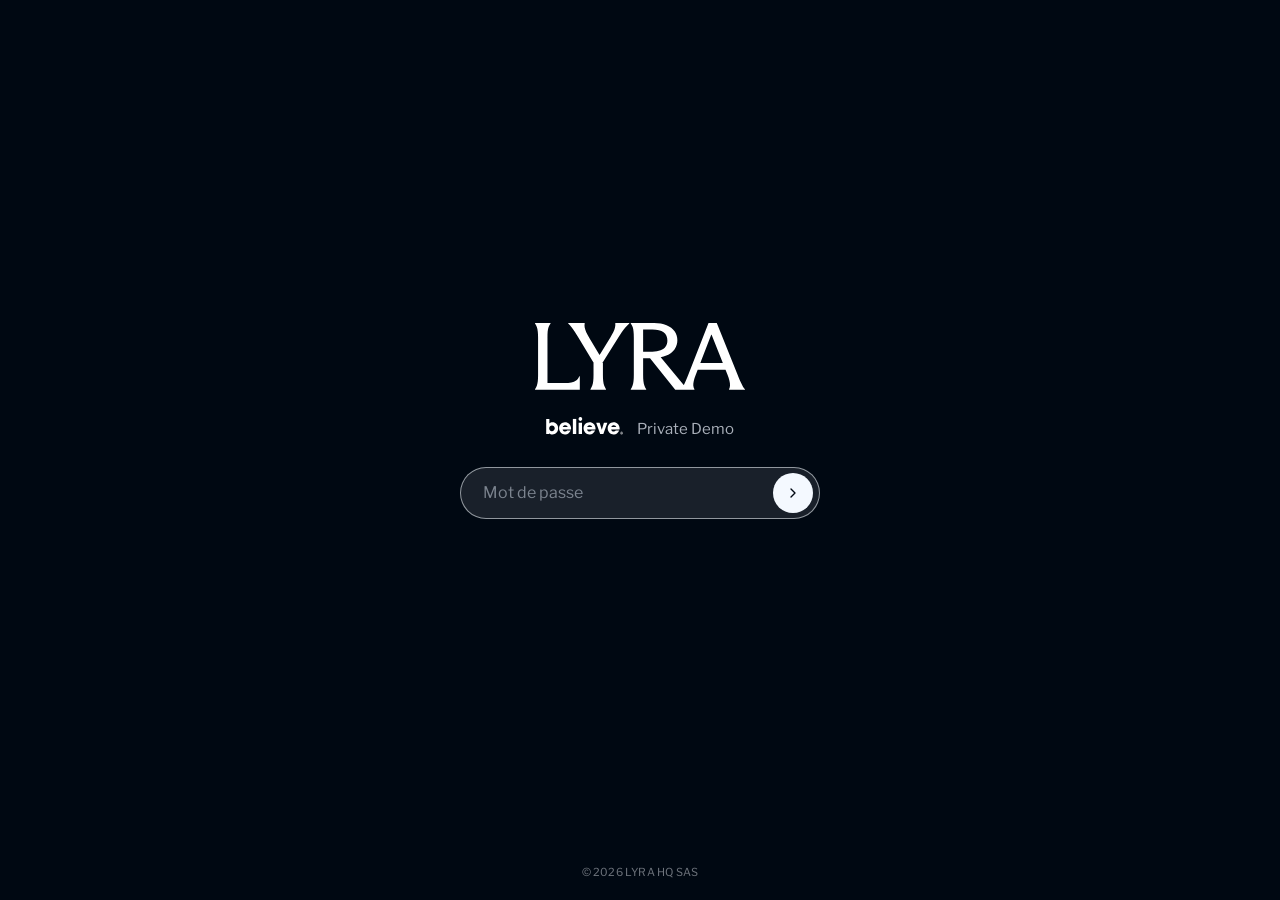
==== believe/index.html @ d317ca61 "Démo Believe : page d'accès en français, sous /believe/ La démo Believe du 18 novembre, chiffrée der" ====
<!doctype html>
<html lang="fr">
<head>
<meta charset="utf-8">
<meta name="viewport" content="width=device-width, initial-scale=1, viewport-fit=cover">
<meta name="robots" content="noindex, nofollow">
<meta name="theme-color" content="#000812">
<meta name="color-scheme" content="dark">
<meta name="referrer" content="strict-origin-when-cross-origin">
<title>Démo LYRA</title>
<link rel="icon" href="https://lyrahq.co/favicon.svg" type="image/svg+xml">
<link rel="icon" href="https://lyrahq.co/favicon-32.png" sizes="32x32" type="image/png">
<link rel="apple-touch-icon" href="https://lyrahq.co/apple-touch-icon.png">
<style>
/* The access page of the demo. Same colours, type and buttons as lyrahq.co (assets/site.css).
   The two weights of Libre Franklin are inside the page (SIL Open Font License, tools/gate/OFL.txt): it looks the same wherever it is opened. */
@font-face{font-family:'Libre Franklin';font-style:normal;font-weight:400;font-display:swap;src:url([data-uri]) format('woff2')}
@font-face{font-family:'Libre Franklin';font-style:normal;font-weight:500;font-display:swap;src:url([data-uri]) format('woff2')}
:root{color-scheme:dark}
*{box-sizing:border-box}
html,body{margin:0;min-height:100%;background:#000812}
body{color:#F4F9FF;font-family:'Libre Franklin',system-ui,-apple-system,'Helvetica Neue',Arial,sans-serif;-webkit-font-smoothing:antialiased;-moz-osx-font-smoothing:grayscale}
.gate{min-height:100vh;min-height:100dvh;display:flex;flex-direction:column;align-items:center;justify-content:center;padding:72px 24px 96px;padding-left:max(24px,env(safe-area-inset-left));padding-right:max(24px,env(safe-area-inset-right))}
.mark{margin:0;line-height:0;color:#FFFFFF}
.mark svg{display:block;width:min(210px,60vw);height:auto;aspect-ratio:328/105}
.for{margin:26px 0 30px;font-size:14px;line-height:1.5;color:#A9B0BA;text-align:center}
/* With a logo: the logo and the two words are one line, never broken, and the words sit on the baseline of the letters of the logo.
   The height of the logo and how far it hangs under that baseline are set on the image, in whole pixels, from tools/gate/logos/logos.json. */
.for.lockup{font-size:15px;line-height:1;white-space:nowrap}
.for.lockup img{display:inline-block;width:auto;margin-right:14px}
.bar{display:flex;align-items:center;width:100%;max-width:360px;height:52px;padding:0 6px 0 22px;border-radius:999px;border:1px solid rgba(244,249,255,.14);background:rgba(32,40,49,.78);transition:border-color .2s ease}
.bar:focus-within{border-color:rgba(244,249,255,.55)}
.bar input{flex:1;min-width:0;height:100%;padding:0;border:0;background:transparent;color:#F4F9FF;font:inherit;font-size:16px;outline:none}
.bar input::placeholder{color:#7C848F}
.go{flex:none;display:grid;place-items:center;width:40px;height:40px;padding:0;border:0;border-radius:50%;background:#F4F9FF;color:#000812;cursor:pointer;transition:background-color .2s ease,opacity .2s ease}
.go:hover{background:#FFFFFF}
.go[disabled]{opacity:.6;cursor:default}
.go svg{display:block}
.go:focus-visible{outline:2px solid #F4F9FF;outline-offset:3px}
.msg{min-height:20px;margin:14px 0 0;font-size:13px;line-height:1.45;color:#E0E5EB;text-align:center}
.foot{position:fixed;left:0;right:0;bottom:10px;bottom:max(10px,env(safe-area-inset-bottom));font-size:11px;letter-spacing:.02em;color:rgba(244,249,255,.45);text-align:center}
.sr{position:absolute;width:1px;height:1px;overflow:hidden;clip:rect(0 0 0 0);white-space:nowrap}
</style>
</head>
<body>
<main class="gate">
<h1 class="mark" aria-label="LYRA"><svg viewBox="0 0 328 105" aria-hidden="true"><path fill="currentColor" d="M-0 103.51C1.2 101.92 2.15 100.12 2.85 98.12C3.54 96.02 4.04 93.68 4.34 91.08C4.64 88.38 4.79 85.29 4.79 81.79V23.07C4.79 19.27 4.64 16.08 4.34 13.48C4.04 10.79 3.54 8.44 2.85 6.44C2.15 4.34 1.2 2.4 -0 0.6V2.17e-05H24.27V0.6C22.97 2.4 21.97 4.34 21.27 6.44C20.57 8.44 20.07 10.74 19.77 13.33C19.57 15.93 19.47 19.17 19.47 23.07V93.78H45.99C50.28 93.78 53.88 93.48 56.77 92.88C59.77 92.28 62.27 91.23 64.26 89.73C66.36 88.13 68.01 85.89 69.21 82.99H69.96V104.11H-0V103.51ZM91.4 53.48L95.29 68.16L67.73 22.62C65.93 19.62 64.13 16.78 62.34 14.08C60.54 11.29 58.79 8.79 57.09 6.59C55.49 4.39 53.75 2.4 51.85 0.6V2.17e-05H77.62V0.45C77.22 2.65 77.22 4.89 77.62 7.19C78.11 9.49 78.91 11.88 80.01 14.38C81.21 16.88 82.76 19.72 84.66 22.92L100.53 49.43H101.13L117.46 23.07C119.56 19.67 121.21 16.73 122.41 14.23C123.6 11.63 124.45 9.24 124.95 7.04C125.45 4.84 125.6 2.7 125.4 0.6V2.17e-05H147.27V0.6C145.08 2.5 143.03 4.59 141.13 6.89C139.23 9.19 137.34 11.73 135.44 14.53C133.64 17.23 131.79 20.07 129.9 23.07L101.28 68.91L106.08 52.88V80.89C106.08 84.69 106.23 87.93 106.53 90.63C106.83 93.33 107.33 95.72 108.03 97.82C108.72 99.82 109.67 101.72 110.87 103.51V104.11H86.6V103.51C87.8 101.72 88.75 99.82 89.45 97.82C90.15 95.72 90.65 93.33 90.95 90.63C91.25 87.93 91.4 84.69 91.4 80.89V53.48ZM149.56 103.51C150.76 101.81 151.7 99.92 152.4 97.82C153.1 95.72 153.6 93.33 153.9 90.63C154.2 87.93 154.35 84.64 154.35 80.74V22.92C154.35 19.12 154.2 15.93 153.9 13.33C153.7 10.64 153.25 8.29 152.55 6.29C151.85 4.19 150.86 2.3 149.56 0.6V2.17e-05H185.96C193.55 2.17e-05 200.04 1.15 205.43 3.45C210.93 5.64 215.12 8.79 218.02 12.88C220.91 16.98 222.36 21.72 222.36 27.11C222.36 32.41 220.86 37.1 217.87 41.2C214.97 45.29 210.73 48.54 205.13 50.93C199.64 53.23 193.15 54.38 185.66 54.38L183.86 54.08L195.4 52.43L238.09 103.81V104.11H219.06L179.67 54.98H168.88V80.74C168.88 84.64 169.03 87.93 169.33 90.63C169.63 93.33 170.13 95.72 170.83 97.82C171.53 99.92 172.48 101.81 173.68 103.51V104.11H149.56V103.51ZM183.26 44.79C188.36 44.79 192.65 44.09 196.15 42.69C199.74 41.3 202.39 39.3 204.09 36.7C205.88 34 206.78 30.86 206.78 27.26C206.78 21.57 204.78 17.28 200.79 14.38C196.89 11.48 191.1 10.04 183.41 10.04H168.88V44.79H183.26ZM227.61 103.51C229.11 102.02 230.36 100.52 231.35 99.02C232.35 97.42 233.4 95.32 234.5 92.73C235.7 90.03 237.3 86.14 239.29 81.04L271.05 2.17e-05H283.94L316.29 80.29C318.19 85.09 319.84 89.03 321.24 92.13C322.63 95.12 323.78 97.42 324.68 99.02C325.58 100.52 326.68 102.02 327.98 103.51V104.11H303.11V103.51C304.01 101.92 304.51 99.97 304.61 97.67C304.71 95.37 304.41 92.83 303.71 90.03C303.01 87.23 302.01 84.19 300.71 80.89L275.85 18.28H275.25L250.98 81.19C249.68 84.59 248.68 87.68 247.98 90.48C247.38 93.18 247.13 95.62 247.23 97.82C247.43 100.02 248.03 101.92 249.03 103.51V104.11H227.61V103.51ZM250.23 62.62H300.26V72.95H250.23V62.62Z"></path></svg></h1>
<p class="for lockup"><img alt="Believe" data-base="0.9444" style="height:18px;vertical-align:-1px" src="[data-uri]"><span>Private Demo</span></p>
<form class="bar" id="gate" novalidate>
<label class="sr" for="code">Mot de passe</label>
<input id="code" type="password" placeholder="Mot de passe" autocomplete="off" autocapitalize="none" autocorrect="off" spellcheck="false" enterkeyhint="go" maxlength="80">
<button class="go" type="submit" aria-label="Ouvrir la démo"><svg width="16" height="16" viewBox="0 0 24 24" fill="none" stroke="currentColor" stroke-width="2" stroke-linecap="round" stroke-linejoin="round" aria-hidden="true"><path d="M9 6l6 6-6 6"></path></svg></button>
</form>
<p class="msg" id="msg" role="status" aria-live="polite"></p>
<noscript><p class="msg">Cette page a besoin de JavaScript pour ouvrir la démo.</p></noscript>
</main>
<p class="foot">© 2026 LYRA HQ SAS</p>
<script id="payload" type="application/json">{"n":600000,"s":"uGg0vnpsm2YcY+jHcLpX+w==","i":"gscpXR44BX507YjT","c":"zV2qYRrNBqLU8piOzpxDzugT37QsbRO+wwHilQopH7+5e21uqUBXDO6DpooKq2557qcv5KnTEMC52DDFsYM1r5428S3qmB5RYVguq7BelE4OJ6v14PJbN//wFIMEAWQmE0TCNin2YXEw4UWbXfHt3qmt6E8GF/[base64]/kAqshQI3X4M69WQm4+ZHQhFhELXWsfb9pLJ8YZJ7shTjINx//SRnz72x8ipdDa6Xo8RFKOegiX2wiUhJeWmpTw0iYUYhwZ54N7x/MpChfyMebKFi4ITxkSPF3mYSrUv+BcUaD/LTydMrQWfSR8sJzK2aUBsdRoliOGRou4dIRpd+D7h2y619NjQFc7J8gMaM8a4oqW9h5YZlNWURcn8XXF9Tbm7XaxdUkrjbvF4tecOIDOZ+JElMIQW317ma7G1GaBWuFgHvVa3TnRXQNTvXuyoTy+v5kNPCLl4hdsDoGT0wGJkhAnfa6l3RjKkZYSXwWF8k0hX/O4ptmtaPp/XinidVtE2Rs3E5VIGc9a8N7pHZRIUTeXMj0IpM3TDS6rxsZxQYf7MXvHk+hamfj1I+UjUUyc3kUaszt7l2oK7YdhoSrQwNctJL1jHNNYCx6CcK5Qs+LXlsEISJCFV/JODYyK49AW7FPzXxbrTDNzqR4c9pcGgUluxf7aCLqQotLkUnvhtnpkCTCIi5ZW5CHSdE4IZL9t7OGDD1hYl3IvFxyatdvkzcYvCp91sWTDjXMSkcC2k8Wi/Z/lKLQW8uv1HKsE/wY0Ooqos9X/IWmRDS0N+yZ/Ko7B6ukUk6dGw5Pkgyh/8yH6F99Ksbm/56n7e78JNziMPd9Rw55/ie5yS9qH7DrYYXGrHJ0iDFl+WphEBzRNp4kZNVQ23viH5BIVm3/QuWJhk4O2KG/GNrwgPRAdlLTcj79yY9eEVNJJtisWdQ+qJmG2Tn5xzMIdBw62OjbQr6FrMATGcSsIfyV3DKlD7OCkNldRy5vhJH2gqGW6bdv+uIHhCKzgsJ+7zMmKfMfEpHPC10GYKOH9Gc+ZGnVN/74PR4+CI3qPbSF2/xET/ZvC/yVcDUvg3FLc+kqwQgc+kOpRHKjr9+nTutWCA7wJcfdSw3utL9i5sMzvydRBRzDLB7wEKsaxTtyZotuQ/QbjxcljsdQ/liiY748+vitAIaQ122KDlFoGwkJBeI+BejoqYd35ofMjILgqlwxm+QRI2PwqXMTYAG+/0d2OGUzTcqSJgmXpnWCvLZKfp0otU1nSY7R/bVIytv+HRWn82uDTx4cBcN20vnglYqYnLAEtZkOe3Dz1CANrEluZKjKKaQR2XjzR2BNq7cW2fg/grzr5AkDWwqsT6404asbLdu470vl8oKtzYPC20Q7eTjCUx2DARR+ntY8YQE6sA56Jme96kbHbp53H7KO7+qdz/U2+hCQ4iDL78API3XvKftkKaDqNKzNsi8d85ADr+Z7Mp3hqZVqH6+yQngakHm+2wmphuNI/AZGcS5VFcc0UyrVRf9FEu/22xC0+qSvcNIe3BEs6GBm/uUv0fvXiymiOuwxHCFkOXrO+gf9BcQngOnWIHW5wn+b2F5m+hYE1v/otLOCg503t9LTRUEF7va08kOiXe3p1akCsywfZL7wftoyLJKt4CkwKQtN9ua+6QV2Ph3MXv3ovHGZjI3cQKqI/+GovMfX0OZmmy2i61FL3EAxIl1vcBbAqbCCx0UiM/pgOI5WpOFtfZXOS4MBVe/y1gG+Kq/MvepmTdZTsuYWfaef9dgdAs8uUG3AxYFO6zaK+i1JvBlt6XyTP/czJUQ1x+/pKFUUYoHDITs38+MCAuwACzjI7UHlYBWE/Q98cNdESAjGP37YD3ieWQIiOK0lZ4jPUB7pr/9dRkf6Qrar6DgtWlHvyLkuysAj+9gv9Gvwo1Blum0iNxQoyZu3DJXCcMzODX9ftzgl11dJuehpifJs65WM8t56XCkm3xygVxVJje0oWvXYgD/lW3tJSmBvk3vG1BGEWG/zXYtnYWd0OIM78UBrMIWURK4jhRh61MVrjmDJXdohVt0Euqx/jGVA+z6NwSoh+oqw3ae/XrZlnepsVOceq6rODWsCPBc5+SthP7a6yqRfZDS/6S4QKcfvbIaZs4dMHj0vpPQcuuJC+GcAtFQQvN0hZwCbWBxSP31kauyNnQcZLX1y5HPRCnso2M0xwwbub3f15eOrYJkugIeH3cC12TtNtLjYSKkCEroHXK0dFUKjdJThJNTEQC8HyUMfurTab9DIE77X6wcj28Nu/kwBMHfiiDDGeyzKrahuUfs3ohFUWPwvDkKRCHr9tF2U5tv40utMbtWIXYGDZOVPEn5QJDITK3cbPmTS4OFzBW3fmEBPoUNDETJPEpaLs6EpkJ3sZXyllNIb/lJ88qdrc0RK9j2dDH5GJC08iY7sbcBXMs5WN3gZixsNzuDKefzTbsDw1DFDj7qMVF1tksltsY4GFAwK0+tzPF/Ctn7HLrbJRLhfIr5CZSbWjgZBVbe2r5G4hJcBIcvkp13tTtHX+NS7Wni3avoPp5WfQRXXHP7bO/1KzRUq7GT03HWiMGskqOpyn7fTqD2VbCNL0A0eFVPHhIs/LT97QMKfhYavo1U6ww8VxLCIQMEigyl7ZR9mjgEd+v6OnNyy/QpugSh+8CAts5hLbzEX8Qlgh61QxVHQb1PqpgaeEie6zDofq1y2KKWlhLFnDNlfMfDPnNidM7sdUC8VkleePR8OUliNIcUfsi/RwQTNvpCnbYlowWBi+624RpUHy8qB5UYnIu9lJpBBqZ+sbZbO4J7J+2bmm7aU5eIh6A8iYMRuC3bO1dG43gLgjTV/PkMyrsJPBIaWWgSYskdE/jt8unrREu9yFdAXzLiM2KiSsTh8NbVEiMOzb6EAVQv6bGGRo+aGTtmSY/Aw1kexA9UosTff0xnkLrtb5wkLR65C4Wm1D0rrlUbuMLJEP3IwPgov+qdLNwi4UplWwp/K1hzMZ2/uGXVtMS+ZQ0GhH7YTjupDCImer/2UcvidG1/dtLswWhkLZRRDO2obPo8bvZAMruZN0OLLJtuCvwNve2IC2Rjmb69aTnpNl6jPEsVoY8JsJPWn5JtGpTz6z5f5R/vZ2z57NSUxbPr20GDTUP0jQ97RCUugX8K8jSYd4sr/wXWgETkm/mULJTCIPlxtRuvAAXuHtTAzrSNAYLydsLvh3uMpWwrVybhtpcXMtcz3GFRqidQmBVwo6Owul681U1141NCaX3CFJm6dUGm0k6IfLa5VA2kwwl2I7Qjuew7Z11VGkX5Ub0JCPIPWHv8wrnr1BMf/RzD79YHtiRnduNLw1KZDGbFYhjiucZLHu5CVoofQ5JYq53F06vdOTtBD5NMreLFM8JKg+lwdi6m1Ka3Wq4VWKOax06/W8VowJ0qRLZxqGAVGvVHXd9tBm8tS2616fBqdRavvth9ERXZUe0HXlWDaLrsWWXlALlZ1YJVmWj8vjt8UI1IlG96GR21keiNuuUZ2Vncgjjpe0P3rbYxEhwe7DBHaH05Jg8n+aDAVtTnY7M49F53LS0+Oo9/1XfYf4i5ceW+37v+1TESZLso1Ge0XYw3ntzRSeJ8Svsv9JKnWOXRfS0MCK32N4SGUIzzTU4+869mkpzO3sTUuQmARFRL0Qe0oLJAn2YFXPJ55dC3FTH6tdz13sRLJtgWQ1AJfy7+D8zr7hL4EPgGTiUH/otVNKVFvsP8/tFAHGurPPBnNRpjY+iKV3q6P8z2dx5qgnSabZ/+m7NDkJbXbUv0M4NmyIh6i6/iLVziXX7yHuOsW4wsLArALTKbATkgfA+99U58qBPfkZZk9P17olnPztUD2227aGgjQ6DDBUOuny5E2coEVueaECGRg8swEr6vDbqxMqSJDsTPlvB9mWyYjvRaYUZh/Whcyl6nGkGtx5RykqgFTnUSxpgLFuB70D0J7BSJGmNeRZCCEWcdLULmqFHBh24DOe0LQ8S/RKgmZ9uXrrQQmAWUUogkhtpOP/u26OLln7Mf95h6TI2RmLEO6X9PUd0iRFjHUVcTb+kKAzg9zlEoBBxZea8dzNQxcBziAOEyTVg7Fm5Lwj8e51+8JXfgGNuajeru0cPU51WxCumV9lDjI7DdP9rDmpb2y61Awf6jmMCto8/OhV+uo2MGavnHVOiGiyiiN6j9SzhCq5/dfsiQ0DiCpUk5htuDkHwoeOxAIvovl+dJ8Ct2WNJgGf6jJv3/Ialux+9EqEMzmcv0RMMqSBjys4oHPVktMA34Yj+LktDFdXLKs21RgwTNEjODqZ7McCYMPMLyTaruqjiq6BDTOBNv4l2qs63XOvkw7Q5rzqZRQhoWQeN8Xy8fmf1jdLKW0zvJ/Qw7AwVP94Kd/u7YOdRALiksIcJ/X2HyrOPGs0LIY/9XXoWliYKyP2FPH6XtLoMOMSDthI1wRQt3CAGZs6vJ7GFv7kpYXuNIveYY8wRyYtM4afTApWqfxsQ8iWUr0osGDhe9y8m8jUZGSImYT1EStt3LPb3NmueFSBMDBGQltsZukW+KVGFzdNDc25xl8qy8RIqG4eVfCVx31TiaBlYD/8xx0UfMF5I9GcCukCo8DpWfBUmpzC8CVIjhm1ti51sWNlk6m6Y6BW8CUOFpxwMLxR2lvPEmSzILUTe6kwXlKaVNB1yRiIXrYVnFAUXJJzHiqC1NfybW4TNFriypoZC2bE3Cl/8i/JM4ZRs9r2N1voG7CkukwudGWVbBT2GA5hQVuRl0UPCJ+XVGZHFHw5VtiFMgabO1CUY2lVgr5UiHnroJJfuFmRDo8qFvPZhj6gA6sNj4y07WtnJEEnV8r3sc16XD1NYp+CMHPTQKUwNArUiBRcaKGUoY7inBBOmalUn2kqX9tj8HJZVCJMytTxSqCBiXS4cP/tF4vt4CGtEG7QNGicQ5s4ylmMit6A6ta3tN4eMY409bKYDCuEyH/pWbhSrrym4u00UIJxdP2EHCm7lITC8a6u+F1DM9olM3+mzLMFaRiX1kS+dJF4XDlcaKhg9KgMRQz2TaB3l0qEBgOOrAcV87MQtcjxIR/vurVlplMpm0NPykuLzS4c29mkH/QFFAgis19puPuOnIe8QwuYO27t214VrTL4RkAvCOCclQ1ddcaOGHMDyo3zAt8Z423xkEGwnhjCtyg6OelsiGEotj2dq+Zo/mkG3AbNqgcHRbYHXXgqFexXECR5u6Bql99PrXCyYr6A+bBdkuytGn+Kc1djyHAIBfE3SP1hjYwuPsEzP/jnlyHRj+cc/Q9a1afeTkWnki19O/zoblOkf0Z1dYGfJAHZE5XYtHgd8pBxga6Mo2p6RmWkF1joU79T6wi5yzMxgXm/s1gi/q/tO81RTgQe1JyeqwmrF1Dlx9Qu9PIag3XljS5862xQVm7rjOeP2XuQ2B4UkEkSvNZcbHzUa00wrGMkAvowpKD4uaSVGmUOUOw9litGFXvmDmHfadyaMRF9W/12s71yuf0yi+35ACecFIqgLVthBi0rLEw29UiEdXU1XvyoLKRB0Ubrov4DxDKjKZ91bh4l69ABVlfh7uzjivT8nx1owDAYuQJ7bZgROQge+AWQxs+qknpdolEzg8a0bCPVYqgu064fuu+EiMrtnYKBMhj9vZyoHK/zaMz74xg/L1gLTMNBvIkm/AIxLOiZqzJhJ1b36Qud0eo3FubAdyoDHeDuxpDak18TFauVEsHOjMxWp0Q1CtJpFhdTwhyTOK+YAo2mi5R4MLGLPbhWKJpy3LpSkDFPisw+sxWMTEGn8FWsFUHyrLT5zxv16xBTOWzNS1C/+7Aqex8BYavJfOkL1p732CHOKM3dcAg8FjWQt/gzydkQh5CBGDNK13TQiLAnVmJqYhgJOpNE/my45srPk94FbUiBZNa7ayJ9rnQIbYDxK5+avsl6nhXdyr7rJDdt5T6p4adUJDsY/lF/vKUk1ipOAShwZuDToog14HrujnDYy1mS71IgmWlcYZcebzm7HXfcWstgc2TA/yxpWvUzLK2vsKtyzwuPYB/mhZ6ZCP6c/RR14t7n8uFbrQABpmxN/kopQusbqeZFwpdQyrLaMhKl7pjvY6Z5yI0ei2Sx/q+TtYjucsCQg25pVJXISd/kCCxcAtjRKrIPAvSHXldWtmDLCkaZuARsDzvHEP5CLhmtFcMdXluqUOBgmLawBPRiSSsGnHG9SSsh5+xQFOlBCSYDL35+/cA/iiS2hsn5Byf1t2ncR8m6Wvw7QIy4Pj1BvjWG6OBo4NEj8qE9j6ChoSSqzX9hR2olABITSlwTLJnLVsm74692Cp0E7jMVd3+AAzP2ybWgf3oGtg+qPkGeyYWzwbDoN4dB61+IO+9iJTqSrdE/K0OdGEIALmuKWo8dofEJ8qWAp3W8xP1fJYh4ob2cqJEeJFJx4N107QB9a9iBmqosLsm2r/zrKwtOQ0v8Uemrjodo5JsWhTSqBienZhEfTlFRWFl4St8o66JVJ+LCfrI52KHZKIhbz1fMXLjd0Gzz7d07tYO2TsP9pj5N/Av4gu0GXwfCZYVBZzDP7RSAloLul1HRS9rawMcwkGoSN/A1xfoT7KMEeRZ7RC6vRA57ASw2vfl1L8bZk9m0vdmEN5bCyBXMbzPqHGC8w1B9sCgqLNXLuqJKVDGOPCqoBrrawcJiERwp8oDM/2nV+HHsRUTCLKJhmcRpjBzJTH0DX7TH0WB4O+Y6zrE8C4reRkDV2LpzjdOw44mlvkbhGFC0u4/f3S+zDgCvshcjL32v9Gp3RVooOdM6ETYN38IiwFVqJRlZX2ydncrt+tvEIqoAEGW+jeKApSECc3FDxUUdyRtFczXqAnceu+xC7Jf3Be5CrG+jzs6g1Cll+d9urHhawPDQ8sz/Y0kk6nxibVCi7wC4AxJmrdAg2ekL1YxYirYO5BzloFA9dYaFbq/zMYdMQ02aTWKmqURAdoDS4L+VFhh/hy8BGCEMBEAEYe9H6s7QMvuhnb6MEhvhdA4CNDta+iT1mZ1odcHPd6nlpi2QgKp8LB+FgHXW9EgFojiCe+793Ieu6892L8S35T+BzIGaIvG5qsj+/cGts7wo3LtMTjeZV5OFcDjqWo39/hzakmP050h3lH1X1CyQrxn2J1zaNW52WupXjKUTSfEJsRvUg5aQiqrh2ykaL4nn835uVu+gheWENS5LxLj3sCUJMFtA2IP8KG0q3RMOxu4dgfModMrYkh/eChl1t63TYwpUzUDKyeJQmcijSzvnlg2q4iay6lyCZJscCJclN8LwexZjbQZWEiykHdA27WgOWaRoyrK9oWmoMWHNdB2NZNgLIxPnX7c+9FbgU45PBSE7Kj/eeSrW0LbCJm/KbOP+tKy3JiAg6CuYGT6OI+Fc5j/[base64]/AR/Hius52Z5iwzh6k2Kd9t0aiWHmN/CUCB/Y7wVqAU/WA/nhFJyaN0yrtqOyuUYginkbnjLCQbJnVSoha7OBAnTlZKwuTgIgDuTBGNQmjEiTSklVdGjymc+j098sTL1HIAE74/vz/uySHTxjf0nhqhTDuLDyMCkosGA8RTly37YMkdTXzPRGH/cz+Rof5wTIYA2ZrhEyU6qSOcHjeIXCrVbHmzlKf7i9ivAdbrPDF5JjccAwGXvmI70X8IO/qUNbzBGBThDlKyCZY4j+Id3O1xXi9IrSUG5bpr/ruHWTvTmiCHSA3mAKJq9/q+Li7Qtz52Qmo6vxrDWYTEsYMwSBsPPfqCuqcUv7TKDze+5shNstsQwp9WvY+R6UOuToFFr/[base64]/o6IT9dyn68J6nmX+Kp+ktoYxk1XZVJOSAvyuip/AezyBORSJGRHSROquEto3e3HGS0L2TH8cbW8dhHcrQYy5d4OCIbn+98Tgg+f/ue+7rLRn0RHp3nQFq7ngLLghzo0jMhijtm5EqWZ5jUnFDzvfaJkbldP6JnyeUOwcYrzFJprogJzWPR1/tOfTTKW548bXGacezStmuNrPKZYQjYxiaTHhu+SUY66dVus6dolsgJ8NGGGjdmhbH7jD2LgvQ+p48TJ638Z9Up4+JfYd+kvRv8Yo2BZ+fO9L/p7lu10BQSh5q4rI0jBd3i5A2bsD/bBDIETcjPsZjdU4vZWNta7O5/tAnh0m9N604xHlMNMK6i0PhyltFX+FlrPWgwKz0zJU1WOYKIYJfClFpS6zx+gXqkPSTfS2KSXqV8tsHCVF8a+YTe/tk/M3HrG+DX9WuGKgOpOoDs0QZoZWF2cGtLJJzXcsOFPsBweo6vn8+zHVpmb/btgJBlP1P5Gwr0cap7eTF2px0vmg5rPeQzS0lwFFRMInyqY+h5eiJ/6OCYZ4x6rXxxlJzK9yw+FUYY7R77t7thnpFEgFCAdKfrhhgdBWLVSQRsyoEVtG3clINLm8pWJvMNiMr+0ZJovtkILXZwZHuPWh8YC1KHBwBSP3pX2SBrSECschL8bHl5ZRIDv3xELTPvxCUvKYg08E+xnnGIDilBu3SXdshjzjRHgXmNFKgA/o38Gh5EB3ip7mWPQHuAuOnoL70m7S8pfDjdOV/x2TRRh1z5XJU/S4NWeQJvi9xk+jeNyw6xoXi+P7/vQq+mYqn/c5QAZVQXHVfaSjfOSRo0wLsVKxZR0kA6hw/SN1lWCBsCIkuer8DCMkH7SrIOfaY6ZPaRrOdVzzZWTzte1AXjx1a/N94KIFdrOCwPF6z719csg5y/+jfYD9o2qqodwso/rtIpqmDoeeYiBa2u8/BT4slFhR1b++MR1Y9qXTY+rjYEYgjrjeXj2V7GAxMVd6oOWH2W0GWz5ps8FxgTDbR8J6nv5BEtT4XdZyVgLqV5MeasLem7opsiKDTRdpBKOBNcoezFbpICykRjTNAvmeqprM06f86+zmLl33RbNijltS98f5lUe+NYw/4CYWtcFZdUDg2CcioaIJ7R3bnJMLxai1APQGE8VzmSWx/e2YlW2Hb1eEY0mlvkBJK+ORmxeis6PgUA4hGUnKEIuUjWtvPoxOQUS8CNgC7s9zPXDEScAgUZV7IIaBgu2ukbvro/FqtxchSL/w0kgVuQmLVOXvwaiS4ynMmmCmQh9LJgNgV5vsZjW8STTulSBmNitFdHzIleBTu9zFcBDZr6a7oyzf1Me6Q0TsfVGnDdNFrdOIRK7DoOVmRituAzkU5SoO81yGIjcqxck45XfC2L15XA7KcpPhHu/GPSzf7poIuIOC6fFa/iGsBmHm64VC9tFIFjxLVkqbQ9PGyo3RlF3OIcRKx4Oe6z02V/yHLSTYvG6MvdFoe3Rrmu7MQH16VbHDzNW++oAAKgq9dGhSwdNceDE8voy30QzVuqw/wew7G0XUWdC3SW3hlWDJlHEmyLMwQgD0nEsarVT3prpb1EqEDY2bvK1V2uJOYJz5qwwr/juGZwP/dFszNPtwDlr3XTy/jUv7xBXD/[base64]/VTu/KbFKRp8GmXezt28aC5ckkos13ekxzWt9nbmkqCg8G7Z10NvN/8WT3WQQf4K6WFiNcG6gQ2CzYEY1Gv4R4GPhGVeaVsXqScsJKg0xpqCjEvcaqoNs0sptZUzkGhHivqPLMqa0/YTqlxLMXt+6PDED0s7wWhA1CdA3SsB2CUdFqyrimHKzbQ+OandOPN/mrIJQStihVSZ47ElPDNy03q0/nkyPWKVVk3VgihsY96MUe/oNOoMTCZMAcE2+G2yKitTJcpu0gTAbBqz3q0ETsAVSkCHX2uXM0tQEuO4D51YQADNQgishds6fQMgt4RvEJZsLmAHe9gmxqrBPQLdB5W99MGtltZ5z3pSf3rcV14S/KHyyBQk9lTjLEq7odqC+gyKpqTaNl0Uk8AZNZyM/u2Fxmeif5iBdWKJ4x1URSmhl4XZb99yxhC4hJ0KbZ71jgn0QLXXg/VZaBT9RvJIoztBVgqA35h5bzwlzglyUIsbJlTK64HN69Pbw+K//VvazSIK8DlyxuE56/5RfGIHq8onK5piBXT+QP8QLw04LBhTukHg76DpuwO+1rF1O7CeIHbFo2ojDhgDx1cQyRJZu17BieD2zPmydnNbpePSqyT/lYQb8GECI5bY6Dr+qDhJ36j65nsyojy1Jh1lViWQrxRDvGIxEftWeezEw34qXxIVmL3CevYpAI9J1oU1zp8E2ZiAedAMksAg83AXRSyk6woyyowSyi7EvEDtzx0lyRMYEtnLGK4X1Xhoedr9ZO9yS9NlMEJh7W+ZYhr/2RCTT893fKove6BKnwsCn7KkhInKwWtipQboQIyyR3/q0zED/fBoJfkKsWqOCfLuM9XT/E7USFotDlW+vBQvmSUh8g70mYdjpKoSWddwhVRxNjQAKWtj5svepD3Aaqtu4ScuE/FCjndSQP7sFIgZespwB3/wunOg/tuzBXPHjjVqDaVs8s3rMkQPVN4ttDhkkKnqJB/vSWeQ3i90DXfT3wHQoPuhMwzCKnQqUQIDahh/3ygniRfXRZ9HERt7szYCVldj4laRl+cSu7+Bu1RnPNeaTACxBqEoGmaRylYRIECxqL4gVLhtEKP+G0BPJ/w/66ViFRYSv7A1ovz2IzNmZJ1Xbgn1WmnoEoJYpRX/CiPEgQhaWR+uzFHN0BEYfk6YcQWdhz39ypsgA6pJix0PHv/E4se2fpqjPf7J1P0EgwWK+FKWUS/PTBDr3MIIsJA4V521HCCHz+FjrcXIG2xiTstb6YULuFqfElXV2NY3y+1jl62ZYcgTdpoNNHKzwvn7kes/so3y14H24INduTAhTJijlqSat4yx3nl/8mTYTCelHFxXlmaLwOmZn/BntmulmaHXxQe4YpUfg9jvca4AWR83qHgLCK4iAbF1sBDcn4OJEeYUHGU+e3DJj354vW78Afg+kXC3Xr9f5xcBn3T4L1Wf8Vezkd3UHB/ocDHUgV/gpYmnLb6tyoBGrww1ljaaj1SIxa015+jqvT3i05KQ8zZ84I8DLXpfGUdhrcs55gbs55eSDcFZfXJS/TXBNh5V7lKsttzuQyR1h6UcN6ArfAwFY3aawTqtyenfYflNQPq46AIhMyQV+vFDU4mUxtWHTehnLh5lUw/Yiy+Tf/[base64]/DCyxcvUrJeCBWHOqaobvx1FwMIO7Y16A9vRLhRMQS2CTU0MgUjYMZc88ifRfTNVxOqu9/WbxCsUiK8C/49cTXOxiWrjKEVXr20rUNZm86HtB7JL5YvGBbWvLri65npRyKCsJLQGLZKuK6ZqRQnuszCCLu0Q6dGhICuXMEqOTagpxqx1BiFdeIRbaQ99txFduYasttocT1fDe8zYQCLlLLM6RNAcQ11LAx1KXQFiDAINy/4L+2Ax5dv7cxiE51NZQb4HaBAXumb8Sv5eBRwzZvghdYA29mVimn6zpSoEd28iYmBOAe/[base64]/ZT8c9y9sDU42W3VcbBSzqosFrj5dajbWXnMF0AYvSyuZRis+Nkfcjmty8EE0x2NiqKAHbCe6cmAONDtIlOD2vUM1VHA5v6QbkN6uNMkWqT9iYGgYvg3tsmCtni3Zfq2z+K1pvAu/o7N/NNoqZtjspaXzRlG8tHlOLeP9dyzC/L7arxFSxkbJqNzOUDNAf3u+4tywHMBh3s5fhO0KKkukvWcrAFc/Zh4cEn/F3fTQ6dBHaPo5OsgTLeZ6w92mQEw1ErGXYVPXZMltlNvKiickCYeylTU0ucglDqjwwM8txSPr3hVsSjXJAw2v5HLURlgt8gwOX5B0S5CjH1nvscYEAv+9xkXhvfluy477Wn8+Mhtach/LNrLXn3171TtRgftQynC2NRGMPyE/6AyhmpHeQk7Y2HJtoRgOYYFL+ScEtdCIGjz3/AIcINjq+rj6mI9ezjMqhNlEulp+MIEmoF+GuidqtvKLUQb/mhCOacesh3LH1uHOOK01H+N9wpRwLwPu0RKQnG2CiFalbYDdZZT6yFK1/Vf0eWREuwk31RNr6oMPMG/hlYc1DWFUsvFSknOntVu3+1BW9a5KcdT+KDv+/QCql12o7M2c49rW7g7ZEXQnJPHkgUsIHhih2Co6sGi7Ar9ix6L5mo5nRJP7oofWg/pazSdA3PA46NCKZAT8h1ES0tKKscjuHD93SF/siLUvuIigPy57obxk1iihv7bYVX8XRDlGGeu57HAbOkI0orIE9INdmXXxCrsTzz1eyTGWYkZV/B1coJUkc3Swx8pEAGatOQ2OAt+4H00WYb5INmReDxU3jsP0dPzF85iMg8YIV5OSPJ23+kjc3ASmTzhR093gxcvcBsmnh6Rz1tcpjE4VGHhK+U5+iGcTji4ZxOAoZWV+6cCiDQCsGaRju9a/qVpnHJ2bsXV5Bp5TxAL4uaesXOap05fqw35xVArhqIllIPib7W4CF/w425lFp8+12V25nBlg8V5EoTAmE1Ki+RvT7VjjlRRTwQ+3zQPfcq0eU3aovX5IZFT1qDlBhL0WgpDrQubU5xJSOVnki8HS46a9gnDcsixqzSInkBnK5RqTG0h9ofHDFYsFobLKzwlUzJAAIpDjbrj/8+nlYXnqhzfeSvYVoFO7+VR1tjREDph4NZ69WLyoA7YyMTQkVGNGctEEZaJCc9BAtfRKbGok0KMQHVatcQWC1iKz0+WR2DIyQiC2KMHb3Hs9Qu+ydTPJJwLnc32k5WDo5bEwQ4nDva+tryr6uPUbTFp2vR0Cr5C/JHUvmC1hXb8gfiij6Fgct3e0M1YWoqGkyY1tYQq/YscywMxWhOXw0oPW3/T6Y/19rIqrteGgS8RhB2m6shBTFtTZ7yNtQDRWXLYpNY5bPasFoKl1DAEn1d80jnW3DvOi1VDK/L1z6org7LDlAXJ/OgqItaKGjcANL2ba7rDaepKNDwiZ0FAy1Y6MtI2kolLYj6A4qolFWKev64RToYV4xZCmsuAULFrBfJsG1O+pnMfn9QcmrD/wZOxFWvyd1/nNCeQwkMo8syVMtD7Pzjbw8EjVtufZG2d76h5sbbP+v+BW5tkOQP37BUaatw9llJPQ0l1FCJTmKp18unaLT9RtfqhRUWPDviOeVS2lq4V1RvEmnRRaiiugdWQR1ORJEq0KhGHhRxfo5GDBs3Zun09gVj7hr+LXMRSif04QsPaHqHbnh8LaF6FlEq/kqxm/HgdtRyDCA3hb5y0ClKjwBFEa7aOjBCmGeZj6i06QxKq5cc6WP5YmTh81fSozOSrnszK2oHhwZPdOtb4Ptr8S36I9Ls7fUbI4GrRGYassBuwSgrflhOuQ2dzIDlBCXJmOu+O5jE9U0H9td9WcUmPkIUxe4Wr3sWw/vbvaOhek565CD3lH21GvDMH4G6fj41kN90GAMUbnCIacbFxfa3t0dXT7NP6s/e1u7jF8oeTIWBn0l8lJVLhns7rpQrxA4Odtp3cWYhftPhCKk4OjkXY9Cvs9Sw6SzN7vZmBkDFC8dW9dMlQ/1FAu7i7dbniIiCYu+h43LHwsKcfSp6KD9sIOAcTmiP1SGAGEaDTFcenfUx/ZZKc7y3iTerNlOhluOJVO3FCFHwo6CjsWRoxEnweQYjEmqgFjxXYC4fyNHgjJmmp72hUA9gz9GBQ5gudEBVdyz8OnXeavNDTIqncfi8by8SsFFdxuJzlvzjSbBe0JMkcEK2VUzh8nttGT/ewCdpIJlw/mzbaORSyFsQidR8Rs2S64lqEQB8assIP/XnuNIhtrz45cLvHvwWHUueUu9Zd/cqVg04GzUSDYODQGb2vFA4FNV11rYi3EwZfttjlP1z2WU3TMIHHwWANWuuOSkLK44N/+hc05ncRGclfsupsDiy8plStVLs4HpLgZY87SLrdENjFJMqIMBs1WrgJJZXzwhjYIdshHVI4O2dUE/f5QY2x20AEqWJbw+WTMNzEbsunVnSXNama6t7DkqolcLP2HMSqs2ezbLj14I1VowAOztXg2i6Uzzlx0FZyF9CuEb4GgdlFPtVdN1ylVVjnw3Lk5sBuXb+TP4l606mrPomviFQZaytT+0oML4VvOCiYehEIrmNgPgqgViBsQufAlleOmQXn2aYx/khq74W2Rcj3gy8Lt0neE4khoTGfqRNMwi69zXNaXzJ3/GgfjMMDsRFYH0UvUU5wmSf2QvSWNIJXwEugYtjfG+q0upwRVpXvc/12NAkt4Cvy44TSuKG1alBa7kqqk43yPmg5oKQBbLXXEc7f9+rbs02BmT9SD9T4ssi3cF/fBA2yJgRN4rNWKj48rKd9jfZJ3jZcoww486ZeVkMjvxph0tX2w717Zsx+Faa7f6fPJQkRzmPf5ZwFy5gXBRtzHMpoM+AC9Y11gWVGCdgHgXlXjtbei6SiUa7InljghytO3IGF5QiJZO7C05jJ0u0AfoIAgpdAmZIpbjtK/[base64]/BfdOj73VBjPCnNKO7ruhshP6Aiyp6XmeKMjosN7yB53/CfGVfhvuGJgJLrDk8hMWVwbWc9B9eK7WJz9QUbSqG39OawNq3c2GMn9qyigWZlCkwy3qQneb/[base64]/sWfGUB70G0qr7579Hs4PDrb/AIqQEcg48Vkis6S2e1Z9JjHty6ufzm1NdsV5xmVV2gaXD0fEpKEaynwLyKPfosgIkje+mKhEQcStzx/RWDqS0OQKnLnkyKP8ckrVj7QXlLbMhwX5WhiDIGUCZpKSeeU6H+Ps9oO7ijEy6o1CI7ClLTOc38KKBVqeN18Z9PMaukFe/ZRo03HNEXORZcI2zICvQ/CX7KhbLnpZcKXwlGaZL6Z7/TVKeibisJg3F5EjQbDIQPWKfFvcMR6OsVQhZKL1QLpCOeQsJn3tbFwMb8zm3+azHkPbscLZ7z+TR2jQFv3WpIFyr/JyJQT26WhxoNhxPg3jVBjngGGphIkNBESEaX40rhREYeoJx0w21N/zMH1jnS/s21LdXqfDEQ/Cb3lcdrEqMdAsM+6g2AJxU/f0iwIBWY04HF15zSVyebXr1vrEEDaooeAw+TLpFmTnxQHAnW6LmezterJwmXymnlOpf/ZXQiHqkH5Zj6CNXlxgiHC1d6V+TOY3B+/Vil+I7ieLh0YizJWobltJlXmAs+R6TRpU0ZGGacySM6SkfyV/QquFEgcFfuJOklfF0ibcikricyl+mifN6EsL2K9cbSSSXPj42wrTYqfxXYpM6tKja0A17zrwsWO0vjWUvqshi6knTQaCYDUNIAnTatAH87FcaznfFi+df1oScKchVUGdMRXLJhgSX/wMzquk5yTFuLm3n3g/PIMV1f/W0bsrWmDtV9NUr4YnTnSVWzRsJ1nPapxANRs2W34NiIa51gFXln/XFD4MW1UX/rDDbZto02h8pYKTJWcAr4NOvR5j74mtTXb4R6BawxgLG/Cvi9AdH6T30viO2V392s96fSSP0XtAhSCxPqIkwqaPkDhO9Ikm1m7SiLHxbpC+mB6/iCzensbkxpEE3dZqUc2yap0A0m1m7W5M78SHxFpmRDjyJJnDGnawNZKmPsdkmcACKFQWiZmQq7ervPZSz/u7MvaWKny25yZTy0s0PUXvndoVHAS7ESIEfNZkXKTveUkGy7zehSMoryS6YwYTiCzYfL7HSXTTGGvJWrSFx3woWCD4jRvvTLFcKVwl2fyNOwnRbmga/OrC1S9+qsTpd1ZQqzyGfJCM7A586IdhVANPzA12IfPlviMOyoiFagdb296W7s3fIQeireoXNctu7gtmajMzQVfnT53CBOQfGZ0TqkhRyiXAsGBmG24c2mzfbshdlxKctes7kJYWOX8vQZu+mqV4tuEweCo8RBghmtIymZUzwzF6W/BiHijeX/QFOqAqag1eZy26NEKAKPqhCm7sJk7IhGZ1nXDbfVHoew5y3HsqTmsgS2AHZ1uFxfB5SZsjoaJvBRhxeOa6cns3LKREEvCsgOI9S0IZpWLtLP/SnHKVRp2mB3KeSLrd883Q7qlhCFD8Kouct8LHvJRoUdjvfYXnEskJJ50fK7sbj/Dbj6qu7p76WqcPt2o+AeqXNVW9VykGwE3uUBdiFDY0/RUDhrh/q9/9lWUxlJyLyP2gnVJ1FPKw+WWjnTl1qo2P0d3l0IIRm/UXqqWcgMSK5ip2zs4kO05TxxR0Fag5z7UE/ETKKXBSBZhRky/TzXgXT3vMiMXaYKnVx7afZjzlPngfvRk+uKzJAxcQLNpzrrLWUgiFWH8zh1M1WnD8fForee19jgBHwBJYCi3QGhk/WEsPlJn59bs2bTXbuAW71XehP3zQX7c1FESoyOUD4HSCme/2HCqWMtQatDund9Pu3UZpzBCbVjyAwJH+u+RbRejk/3rTwk6r/ezoJVLmQdvI+2/wHIbCWiWtXcDG5qYicuEpq/Eww+flIvONMnjJrFM55/lP5eHyHwuInAqEvm7ZP886/nPnuK7EXExAOHY4FHpy5mKwAtDF/YGKfLvs7xyq1jUaETre7dZcA3GG8ZZawlxrylPVVbDyE5lDg7C50sqz/n/ASNepSEEOIH3yuD+o0T5fK78Pg/4x+4boUOcbbGc6ADq6UheGy9ZGu8qlweFDdYDxtb9EPybofPag91gaIu26/LBdqPF1rZe54GFd+ruvkDghG+lRqtN/hZcNz1yW4SZlX/fuguRNu6h+anJgxR5OnahVmc67zIf3Cdc1/qHXEE16Qp1hmKvVsDXikvKlUc8HbkP+bg2Henc+S+GmE+IwjhaZymsqM0l6Iku+n6StYEpui3dsEh4bhhtEum+pRWh62GTmtxm2CDhqIeyPsKmPSxMUXerNHDt8kXPmxLXnO6OnFKRFZkb/2GnHjxjGgfCcNbTBANJfsyactADkx99Qo8w9I55ovlHHoHiBmllVBWn0czY04eLzNAm9D4/hE8ku62NZ23f1IrGNiwBbbybd8QiZqvQuVgLXmeejJPV3WVtSfv2hb8nIS9zjI6zqa6Nl4nMGRtLA5zHfnVI5xDnMGtC3JmoHX/O1mx3mJLnNLKcpQEMD2h/VXdtCali0SlUf2EY8iK5HzS47a6DK1ERq+kSy5QmRh+TXzSjWcAyjlNI0ewEFflA4JbQ6cD0iEC7fI7fe4RgeC7qVEGDp58jD6bm812dWmG9hSCd7bQoUKDIGwSGS7Pgbb1h6Ur/fmDOhE1lhGaLjX3Dt/TY0iVJjWYKhyDuqYXYnYIKjXBDLxaVZnnzAEn/dlqlq5DR9rsFQQBFacuxtGRX2AcJV0TM/54QJlwi/yoolgguoCh5LpQ42+Zk1c9Y/smt03Kr/1oGqqJgjcuF/mztLcEIzFndnn8hxjoDb0g5nRQ/qcDTn1C0lpcJDiaoLj0UxS3lxdsMVWhjGrTEKLzaxdM9kiHmw8JfXHcyd1kmah8ChwTxos5SsacZ/dyZR5SMQLv+rAgjHqC7orkUPFYXlOJ4zFP8MhSbSAJRchuHDvbsBg0QnXeI/Fkip+BgX+EtQ+Maws24GhK1v/2nH6E7afCX4D1wfB6eO0aCg/tLdiHVd47c6muh5saCPJR8PLS0aADOGwgINzzjTMe3HYGVXvbOLRA+sZ4+9acSUbt9dMtFXfXtvQu53aqqqwky8lYtn2+6pqzSt52YraGCQ1hu/UBPneh20hlCsmFvH0DGEjYHrMjEzNPaJj4nIiWTWSJEGju1oY1TNtntA+H5urMXIy+dkqDdPm4J1F4XAKr9fGLUOlu+LbBZjsN8/iHZ+KPoR28nkv7QRdSuqkaiQmgOgrKqZBRc8w7ey+97rbv0tV/ZeAip9Svj5IYSxepm36+d7vnF3vTA5wLIzm9E8anx7rlkpQ4hqGQPQlteWXlBAfvWKVrrWXI2BezYBNokMx2YcshJhYD735fnL1dL3xtQFw21flaWtpTT/1xbfm5PI0RzQlrDJrTRJ04fM0M4d9lF9MpYUypNnDCmqzkY6u7GdTCdoJfXMwhykz0bBPHVF7gtJ54WM370el7Qc4qvdNYwW8ArS/qDpn8Nwwx3p2dk0WKJvifVPiR7qPDIg96/[base64]/lvB9xsSz9zxJmithVUIqyiTbmq9Zq3/sp5qWRHxYND9OIToHZXvB1R1dPTdto5zm6KWsm+Fu7ep/u0LOL4UoFpRJjoJXXnZe/Y1AEt9NLPwsfM1vtrFNZxVE/6jIFOi0mbM/3UtNOk2zvpyiiTTbmmdIX+6oHWhFQwWwWXxkhoBXTFVKLiT2Cvz0vaDbWyrpQ1W/uOIrwNEMvU55BnCDrSY4odgtgWzmBkonJlk6a61usBws9rEdUQB68gFhAi1jwxju8Ha1Fiov8KVxK+XgGf3adut9XUjFklTHNjbeTvjubAqXqovVYVdmwhdi1OJ2uuJQ5x7SEP+4RCNlNcS7f156/71VeDPK4YZ0Oi3/ZJJKrqJ56/X3K4Oks+IFJUcgyqZW/T11W+GqPBfcjBI3pUkOdDTLwkUry9S3Cl9nBLJ/R/G/CEHph+oRtY1stdxFC/jXiArEN+QOFtg2PkppMpZLVRnN4NkFH/y5zHCzaxrLMYNNV6AQyr1RwPKwu/p86ab1CjaRKuIxt0jgELdiZ2B+GlLcRRAqXok9GYwgfCLe7h3N6CAmNNJjYhED9lZoi2YUt1FNKOX1EPDLv61Wcrd3QXs9YepayYly9elReN+TtMxh1JKQHz7N2dysO+CGbgR2ZlP73XuoIbnf9KGUr/2/CnLdfyVhAwkJdewuTN2bZtowZ2Cd7cso0dt88L4ihg8kw4DFvMU/2kNE1muGWEXy9a05zxg58QZjvWvy4O0OLbUYbhhUy+0qaHkvHM4y0y8igRmal8azXgb//[base64]/dNkbXj/Bn/7A0r92jtYoS8aGe+wUkBS//[base64]/CHiKjv1Yb8SUQeHV9zRyN1pp0UbHvNiu0jvI7iLzWUi66/qJD3fq7rAP233WksXZA9QDQr8uuhd1YoJW0vQ6dEyeYT+iXxJ5xI5ijLO5X08hbS+mxGdF61uDRP3OKZX3w9F6K575vk9jscQLk76tyF47uR/0wPE9VsREw/7Sx09YIi430uA4DdhjyUuIdB8uLKZ1j5kYgxLpSFRsjKzE/r2Q8b4lcXBO3Ws3a3OPZOi4HRwkmwcwgoMF7y4+xKHHzC7d4KfYauxs2MN60BcZ/QL6Zro6v39yU8die8evg4iVQ1qG3v0TR7BNirarFusSDnUa9Ai7m7agYbmOE7zfWuoM5BfxloUr5PMm8mL7hex9BjhhI/yLwsiUqXI0fcYyqHth8gr1wOWccKMpERTKS/vVWBJSgQppuqxgim58GThcjz+NLaCeB8mWJwPq8FrBumdFPSrPzUx/b1GD3JBDwQe/Q5ylHBPKxn3PYFAt7UqFpAL/Uj6nnf/evPZX1RSzslUNBpPqXvXgSn5m/FNDqbiCcbkK9i12ueHQ6RXCS+Cem6+KEzUe/731PM1G+E+n76EIvFbA3HuqRdk4R6/4KhVY6u3XfUhRETmeVrtSQPZpUI6epsH5o/PJfKfSb3JKtT/DzZR4gT7HX/bX1j8Waeysk6T4m6G2ZJlyB/oLsX1uPB/D90S2LGNODxpm2PENgfeSCAggfRtB+dxbJtKwgySvR/TDP9unNIbGQhSYuJcqPwaR/fYssJnM9MLHjQYM1EKILxQ+4JrMY/[base64]/eHIPhVnDfIvSYcmg3oNU9QKBOplxdS9z+egZX8AVHdXPdflIIKYKfLXLApIvzt6Yg3c1kiTw+jxY3wgq1Ndq629FYZrnQ0o14OmtFW2/4aXxO2ZIj13CdNYs3J/gVemLXvlE4oZG0zWAZ0Hsg1avX5O1aBdt5VGudtVhQbVQCMEH/cZKwzaODGEFJclSabnUEsztISI2+/vNi1IQM2xbsHXqe2xSK2r3nWimuHB7xFQW4SGyJawJQAWIlJtWZPYzwEWqsExycKDjY4AYi2+TSyciz6872nZSaBgbQFSIni8jEMHXvjxv4I3dLIC32NsCLzJpavx2EYOjIxxzdIiFChyc2XHzXkOXxKv/6UMrKxpzvtoKqK6Mpy0XPtPkhNaijgY543fMyB7G7DGsoZct/nEO60nu5rQcNpo8D68984q+K4XYZe8GdyeChTdtM0Ip5TO1W8mdG0uKNFT0QuwKxsrPR9I1hq/m/4PdzWngkXC+pRdH4UUQvpptwBa1vREwfkOlXZHXHZGYw1h8RaZbBDZxbuBZ53R19xdWqiRp5icybrwbQlonI1knOlwZb59Tp4stuwvIgnNOjPIBK8Tev4h84F8NQTGiFz7OpkktrOScM6HOdTxEN6NYD/i1nF2OekSw8XxWYcR7H3ydg3optePwomzWjCkyJAkNYgJk5iXTJcWl3lWstCO+dBpNqKAWgzvYPR5VXa0OpoybRt6mbshUaYhXD8WP+vgO0aRWd4+lTZ9N5x9KIqroRZxi7q2Vi/DaqiZ791+/wzQu3FcIrHJ3TgHV8i9j7fJ4aS0JRS3s+x3omqc+WM+p2O6RxPAM4SYLbCIfSKOUOB+M8e2PPcrU4zA8GvFbyNzZPOhy2HbfGbM6ycl4bipKG9wrSBN47gMOB02qqK5vXQHLkFE3Ua5ryzkIfRx4AfR8ztlWLxhn0lMOxHZAmfcxo8A1zLtM+ypxtFlWxSytCPpm/ioD7DfCxiW+iym1kmH7T2QEaplMim9uWcRxxvFVAhFf91FR/i05bixXZSMqKzvatTWmMyRQ9EiPKCdjj5rIHSTSGa8wRBt09QDalf/BIg6JE5YDRW8/XnntU0IuEYzIpKu7TmwkqFrKlsYrmwUC41kKdihtZCXwrGoHCi22grlrxmPkIZCscLSHLdn59fC+xO5RDYMT8/KtuKnUPnPSjXJz9LDTmfs2NYU13gCxJ3e4rMxMjgagTbFcA3caBgsTVnPtcHU44Gc3KRbl/QyN3nQgISRuXP/yHJEjQocE5gM7YnJPS7Pg53Eix0MMiwbmDI3Cg5glEr6Oxh8mywIFU3v3HezwkE/aHmBf8t+autSOhiMHkH1LAtJzIb5/njVe0qJQGiEDInPzApXDlA/Mtx+Oh+FlYrD0dPnXni58JnC5wdQhjVJnJ/85E0pvxAGOzg9snXWqIBa4//Ep3wzhmpArEoQXFoll0QE9Pcstce/OD02gM3ww1Rzn3vPJcRcJcFR7uqDJedXTMqg4BGEfAhN3VsgP3KkdzV9sk0GTujIA44Kgs4jfrJL3v44MdvuBUAfioO588w8mgR1UB0z6Ds92EUJWV5jw4ICKzHXx6vpurxT9KDPW7sW3+H1wMST8scQt/WjJ0PMA5/[base64]/4mgtiRnYcYY+/iWctdx3GZA9yWXIL5hNnw1OqkXHl381DoJ3NQWV9AJttsyUxhD0Zw0otjSVUG6AxSrCYgwG+NdVxxywNkhkE+UOz/CR5WsktnYcCILNLnTgglH/CGmsZG4TWky204rQ3CAZ6f3r8VDjGT1tUcHmx7T84bbDjHOCftl66tAoV4A5eYaKHFdG0a4/GITWeXr0tzlmSG+FPLlKAkzEIStL47BHMolptWlWH7ZnjEmnc76+XSrF5lhSeO19DyXpL5dHYleI2m01GqmM2E9Elahc0O6bXmiSBokHcQf8B1//iS498MjOL+NIRvAbZk8BRzEiWDdxsvhouA/[base64]/a92kTMTJ6oxtobeq7GRbZz2pwQzgAqFX7DXlVv4wQVXbm+fYRD84kX6QsN9R8GbCHG07aHCzTt/GX5SPHTNBYGSaWiTUQHLEVPRq5AFyIQwiMK5HP2t8rxqJQL63114wmUwk733CK7Uw53S0MgObx2R5aVBFsjvvCPxuQ/rsnwt70aeS8ucVCvwFo+X8lFh/xUEUnv5yqT8Wr47C2ZHByG2b++zcCoMXtQVbWsVeFP29uulNo6Ltp6j+9gWO7sRS0UwGFyhgmA94Gy86jIJ5veRfml5MLSGLSTZLqO26Gzgyd0JlwEw7l/nlW8697vHOQVYichzzfBBph37LWo922zbH/e6+KEkYYDDPo5oXDD3CLnHQSpK9+X4HdJd6yZDk/DkswYTLD+OZDTJBW6cuT5ceZa72Y+h1IJw6xfngs4uf2HtPnFn/UvMJlFfGnH8zGHTkvum6oGyLt0O8OsZQxcbRtEqHvs362M5Z90vBQMAMTet7rXjM/jo5n9/M6yXuI7Gy9w2WNk7Ou4w/cHVtUnmDWLL87Jv2uxgYjQYIZr/[base64]/z/vASHSDBaenCZhg7PAFvFJJGFucas8fZANgHpImLwvrmv0+jvLC1+Akd0hw53ZTIhDHltejI7oHQQ/4ddJYMMSLPAgDBj6QMyNXpgHlOinVkKABTG2atA1jfc/C4g4U8d3Fvp05/FIwl3pAhImtNBvsf2WSyHQFKw1Lx8G+hhYBcVTe6JLho8tDDRXnmSbB3M0Ke1gE/AJiYfi24rQ0c5Fwrh8Nw3p6Z9iPvdhiKKeVya/KH+sw6CS033CQjjO5q7OWaj/4N7G4CT5aXUqE0nJfLUAfwjh8UjfAO+NW0ZPOrXDFX0TITQnpbW3J9BKFjqyQrrt7B8hNrk8XeoHi1XwNoQJ8sFjfQ53l2HSJFjNhmQXhZzf9fQtyWWRI5ahV8h7k2WEa4012jeOc6/z/CbgMAnOu3gEkrrj1FUhxIeYn3wamkk67dRr4jkVs8iCmQ1XPZNhrRSfZjpT2hoc0ArxsKUYSOBeB/lOTkuKICGHh4Lb0VuKCHEdx6Q7pKCV20zeI2NVhJgbTbc4gKAIPOTrlXy2ysF7POQRXlVC6sO5ktbLsVUhyuxt/S4KUPYn31052sXuVsBA8ZQocdxuswfkzBB5M9VKogGA1WbezFn0cg4TCe2XZCsceQwCVmI1IqEdzRHGczGu14UTcwKCcv3fqHT8NSk/I//n3fXYZ64JNVVmUCSFtmyDHy/fcY/UpcS9c1Uv1HGI5a/Q1fI+K9EvN/F/q16690zdBKhEAj5B1lE8VXhidK4BFGsPNX5NxyHuAqF3m1pPf6hqWP7X/QpNtQMrGwrrLeh9ABO9rk8X+dAMVPYjMWIYjSQdw29zgMVdaD0Yt5uzjkeLCRwI6hfYNreCbvFrkGyzT3SjalVywXfpRVDWHOt01z1EsuaKIZn6lN2J8DpaP5PeEN1t2AsT+2rVyHhrs1xvbxpy84Y6NHph+EsR+9JCi+zLuXMLhvPQVjrize+VVGAg2/ix8uMjeQku00j3/HJHwwRoZsnn8dmLXEySZBNa/JwhNqL0YS7xfpo5KX4ZPG3w8+5S0OgYuC6X6Ghj59O/W9y2AQgxItWLv9IzPZbc0pET85orPu8vM9saoFrmBYAMtDAIOoNEQ+6W0TM/lJhlG8+GyzE48Dkqd0Y6RVEhs1flMKBWWAYvSPFf6qHgjQQzLjWk+vu5WISRdTgiIswGNYK244qRczCOJ+GnCWEizguSoRI262fWaj3VeQy2JfJ/shFWZmfg3HlOk5GOuS97oXcj21JDc+KD2i/5U88fRPNm0jxi9s0158m1C7CkAmwLssVNuDB9hGVlbK5QPdMnyjeIa4O/Typj3XQp8p+UkFA8/a0EET0Dxj3TgDjxKjT/mLt06PJF0iWI5o5Etx3Fqkyx8H5uFPmkyF0B+T9pWm3u8dlxwDs+hwdXLxm1NmXcsBzblP9mnGFiRvVBNRRV7X2eC/Is1LxaxDhgdk2x5o0uP/Al6DGTTp737POfrx/oDn+ymT8PXVfCBeXXShQDH3zTxLaHKP7jPIkhgEkYNYyohc5h0/yoRM6+SZfKAdbWQqLecU4IuwJlSrxWpRNXkTD2k0Km93F2ZNhdRDAzZIUL7numSYc1iuyKXPvKy4YVVKC3C3u/wMAQxjfgamG4wXfqHJuTbvPKSsuh5RE5rORaIsWoMvahErYLRzFZXxl3yr8OmUl1B5h22WTX2SFDqVd9DDp4fiDFGI5SsPhsdaMYYIOHg9TGhiV9Ct807pdzUXJvYL/[base64]/xg1INsMCjE1sFh0/qNAMrp7MJAGVWNhr+imc/qWx96jMPHy8uuRsTocQqBEbpcRFNxJHuHPO+1/qSoI3cJqLTpOCH/t5H3oMLuUQ+VWyJItS3UEuZ8+Mor+oegFQlF2SpEmXfTSeclT1v1GxmRFuws2yIk4AOm5vBfD25lAQ3Pf0j8citeuPj8PChwdCfLALlxGutAkfDm1CX+Qrroz0V/Bqo/kxgj2rqSaqrt5Dnx9Mz2icWGAKM8iSUUSg2ol9cig8C6sGFjeNXaOZxmTHpGXAMLEGjbBMofu/7i3zTbCFG6jM3pQ6qqnPCXE3VmkANfVoc3bd9QbWSBX+rQQK5Q+oF1n3X0lXOaPggov+ihlFHqV3Bhwmb/R7BcWC7vNNcSD7mwvL2ldnRgwnn55BGcvW/DGQIhHYxZG1AxpWCft692lmv+R1tkWzW6ikeJJwjEhHit0c/vwlR/mMG7UCBnnr0ttJ+gMhnT4A3jbs30kAdqgACpMeLEi8YrBpM719bjJbiwOB7p/rF+8ZfRx9RlWzrwhsKtIUGrRiE/UAnFkHhARK7QVak7nuuWuEdFUnp+Uz94ULOGCs7N0U6+oVsPgODRKDezOJfBaGd+dqftbTLQ+4JGns0UaFtVUtiZiRIUuQkoTRmRT9UdYk+RvbCtoz7WPgw5D7AvXyHBfFiWSBolQCb/gjfNliCa95bDkvrK/4mj6aMW9MM9UmJT8Vn+mohRIQsLXhKi2PC1xddMGj4NtlnuQii7corXuFRhtMptnaJt3GPvKjFBKLts1koAXrrC/hL+2hebBdaiLSict16q/5JTi2wNXuEGfPxMZTCut0++XNxlFxJg60p4HVMD/hmnQk9nS8rz6n/K/[base64]/Bz9kjuDTDPxHjfx4ma1LXNyQ6zOdjNdQuZ0rBb5dJnnech7/YxKtIrsQnQUOUuJY4wAqqybO3uvCZuRkwh/Kk0uBkWO2LXOn5YjiEe2K8eGpWRSdyISIma49IYm7yDQeukFTRu0RFhBuP3P1BdfO6w/24sEtD1jwBYpBcGnzZl6BowkOQ0DzuVHmpnr41daO4JcPiO4XT8HLxkUldnFLseOxOPRHHU0FJoq9jEX4EsWebN+9ewPRkQDi7w/vfbGN1VjpS9csqmHUVWvvmfPqY8vkVV3atxFg4xcGQGpTsIY74Aspxy6eonrXZ5G7agcK/RllWtuXGbsJF/[base64]/wqvMf5tUfSWvwglkAYsaxPiD/IwCBGD9++eDBnCA4+k6QGqjuym5XDON2ztDWv/bPuMG6ss6TdWr9O3TNq9loFIv1wwqjqmmi9JPVMyeoDsR+1d3YWnwMfhvQZhPIwKRfOVQCOGpRbZAOpjr4ZhUjdWPNpf1NzpQtUDGgKcAkIv/uR9olcnJzOM5ECdzooIa+GZH83rkx/[base64]/7R+aWPqTyiEPRDA/PHtoAu+BsAmqRIEeqlaqR+8i8/wJ4a8g4sk2I/HGiAdXlrIHD04j/PXv5FcceGEhBRdvf7q5wKS7zvmGdRz7VJ9gToMNjWW9vAlXjTXO9RZewIn7QtEoIux4P/7g2NNHH2I0k/FFJ0imQYDcYd6WjNXC8WiI4tTOLB+34yxNNNjx6UlmA/wCZssFiWpSqifqkud7NP3RmhtO+Y0iKz94aaXxI/2EtL/KN4Lp6ueM4nq9C+/G5u+s3K/9PxlRMAsXTyltV2QR5sC8vLx18l7PTpkpI38MQ8mWHwgFS4ihOpg7DxjIECDixak16qVa4Zt+f75LKRoh5TyhMdN07QeXvCjahWG7wLd7TGDPgt2ADk3V/FzqaRC7ko59H0BOTtvKm4hbIwPu/NZ4B3YMNOARmsJ1NBnyk43KN8DWBY3KwDZ55qq//[base64]/XGF5Hnpv0vA/zr2BwO9QJvamRJkLOnrrahzL5whG+aKtV1cmAB3o4GRfy8cpYi5hKufGffkmKUmEf/SJ4AI0/bSH8ZmsxH6Z/NH/UIAgxYIBMn8KRIIHJMJvGfj+jVgPKzg9/8PHn4lcxazK5LqljOkumjREHqoQio9M4XRbce9DbVIRU59c3EFeipiPPI14KdU+NWtHHS+SFvaGRIzSjxer9mTI0fwM6nPPlrommlRPEgfY77XmXWxzk4g+jpEUD9r6SNFzStqWW9oUuqvra+j4UTqw6XO0UOa5aIj+dJrfNBxbVhesv1C67whn8DXrfRqK9Rxdc/5je7qg/hDSfkvgGBPM+sTRgtJi4SXrzJVLdKCUQ5kCfU3RKhaMRiw5w/GNHLS1+X0whcPVUxMHrKue7Y6krDlfYpFrxiLsMQNrZzid6MpD2TClguZo7FmqtZcR8M87kWlT/97NWVAkNtBcWdAT2Hf/gmAQ74/TauxHvqaEw4enKwdimKoRvIt/GNqzKYo7pXGCI+91JPQxGF/t0ZCgcUfTXchGQb/mFgesyrC/+JYk1UN3s9XOOEupyFu4lUHiBPn9pjUmwzMRdF8SVMvhqxiHNF005JIR+anR5KDBhDKkoSm3gDT8sxWh726KFdDPwIIJlNleIJ7wPSyCufR6O3JOOv4mZZxACQqez1O3XM5lPSpgp//rhqZoEsrbqGO82dsCwjB7aigFFJAoT3KtuAD82dfrCfj8BDK0m606hVnv9+KQRkgkM/dCFDMBYaiEUe7Z5ZD+2PkjijUo9hmJLFvih1DjGwSYenY15qqgZZ2YzJaMaPkRh1NBp4Pv3gqyXrT6k/[base64]/QIQNY03Bf9AyUys5TynjLYHxYQkF2MhYZdymOAzRjNOkHDTWE8ipyttuxEyvOjey4M3RWjeHu/+bRAEr3jagsm+AFb+BDRlvboTjUCXvntRq8jQuZurMTHq0/EeH78X6xjC1CrH1TjZIYcG1lofb7mJDLXNFipEy/9W2bUeQhVWQbCVCU7u+OaJl3qADdDPTyHa4+1rKInvNiXHZxyJATGJQE4RE3uLU3IUB0rtaRkHCuQ8hNy9czXdHYlmVQ1drbpeeSDTVdwGOChkgogFx4Kudk+IG8op+hJJqcsaHMQ+HlgpRVRJL8erYxhsqYBpHqaRY8JFdZdv1KwXK573rQx/UmAwWJdyABov4LFh8LO3sTgO1GAih7BrQKa+qIwp83nlfEd16nNZaGraFEjC0WXkuMSyc7RNeutKM9BMD9r1RbPR0pmenj0T3ncUxMGGScQhfJjuuHhxBgsKKPlo4zTuxQ/s8lccUxWAIooRXEYd9OKQROj2V1hlPuSrhgoFYu5uGC+pEbyGn1e1qiR/8OGLbSeUJ1t7UuwU7tfLvymLZq6jrbqSIb1RXW8JKFGaCJRAWsQP/[base64]/JOdqN+QMr8CMXBvl0tMrSepz0FbuZVS2YMxvBqozzJYE8/Sk0dJ1G9c0Bo/EDyJumYotAQDTYX9UP7RyMSJfU4Ij9ez6ToRLHicq7CFWrimnqgWaagroH2D5h1xpRZ2jyM+KsHgSPHYEEAvAWSup+UkSR3xzJ7fPaFQetG0z5Pod5De0QB+HCo17rHD87ZX/i0gTkQ1ZPhyZ+xvl7D+Qj4LurAnZmv21kgF09ser8lTtTkygNlMmC5FytVdtZ15NJWYq2ruemj/hFKxhleTcga5U53Ai3TY6kiH92absg8vWl/WKdSHJFht1FdEOUqOEc4n3HEsrQuJVaw9w/KrDO0Nf8urPh15TOnt0hO3npREO/efK5i34jwmPcHFe+RaxJhHFJiyWU1pamq23djPAB7asoGJzgQoj0SJQg4OrbjIOWrCk79ThXzihI7iiXdNagL0uy2wU+HbfnhucNkgs1/UEPC0e5rGR6ouF80lcMrBxrW3lmjC6Lcu6MR8U/tXFvRGlnEjKVM6vYjFJji83bvQ9gAdun5waqfpd34XrJWJtKftEe0F5wmidoR0ff66fiXiOw6bDnBkI/dSZPpUmp5JKpGr2ECas+0kErCsTKwCRas1xB7Hyi6KLDSOB5WFd86t+PwbHcyggwrz0FWXibvzCXZxzWmTDE4/mqDlxZKTjtkVgvc2Uuemm7vKS9K1xlTrzR9FzkxZu/C//ZDnDI/Wjn+XA82rQdO8XffUYGkbXxAKKgZIhVIawIwiTkSi/AUb8ZJcWoH/1iKxc0OpLSTA+XKLJryIJsuNWRDKMre8jJ30hL5PZJAo9armGGXDtzvKeeuUkmqqhjNARdtm5fGgaFRhVpj4sue4mu/kNvcVbKy9XnFDTlrs/[base64]/RCEWfqhKr+CHGUPND0HF5viIHaqr0t8BzCqe0yAkX5R8fiQSOxSHuNs//[base64]/xfVIjxT1yKSQJFzOdERBSBGW+6/G+P/iHef0LG7hX2b9/E5djE/DF8s4bI+LbLeNal0KCU/qDU9r/5bdAN+yk2T8p43dAXmmZ44ZXJiOSy0unwIJP8WUe7YuhaGyUFQxPPK8nO5GxLu7O/tXCl+ZXZBwiEUOZTNshM7LrQN/YNMytnNt7/s+2nMkD2TFBi9GznpGyQlF33NLpohAIJvout2l3QkXmux2axjO4a7GFjh5jqPkUcttFBj/c24Y0wE4icqb4HkWqsyI6hpyGMtvlGR7WgkXpypjpQMml9E++EqLP+3gD7yoh+3wJcI/W/[base64]/Rp949WmXs6exTNt16zTEbqERtNJjvkRzxohnZSkyfwIdyeqRskwcRXKS/bnoj4BatKVs11AgX2w6B9ofeqJeWYXxR0Beg+Z7IRoOXXCTgnwllGcm0Ib6LYX6+qumT+3peFiY+G7CWVs/TWsnIghgliGOViWYK7U5JcjoEUryhN+XTM8XqTHMBASx70KWqQBbgXIdwUpp7DYEbucBQ3g+h5LoVWRPKOdOrM2mvVOWTYBJgfISyr51BnBANYzl2Cj6xtkZWro2yHpf4wKlbzq/P8BwfNc6brVmHmdwJDQ7IEsWFyeg0MBVR7JVeE1T/VOUJmti1Jwr371qaBfQBPIK7mWJLJxjKpqgZf/Bx+rfdCo7mZ+4yDW4x8ue/kgwZAMCcyJI/JIjYiWf+JI1T8hFdUbyVcjbzMCh1xet9JCX6rLK8jWDFyVlKPegCMEOgIHBzXgxD1cmOxLxPmu2xgI30P3r8s/mr/s+UekwyeHGYDZtCuaLrXdy1mNeN/gTBsoJ0awPv/ZVrcADt9eOa0h8mBM/ZkqnNgmNJmJLKzUOrcMgIHqR9Ue0WPMn7O0jLCont3wvY+Axr4yIAkucXC5shfqfuPQCghwi9NOcgAVwhphhPX5izf1ZSCu62asn2DxvmQEIb8VZ9rUfztoSqg6V/gvWxjKP6X9rSrNxrZM1g3Az054rthjZGSbBq4Ap024hij0+kouxBQdpi2yfcErsgSys0sY79nc+iIOGhAaFG/nHmt0mCvczSd1RXACBWBNXAtUOiiFsG1yFlIBNLCfsTxg3oadNZe9LVIrPDmE7YbtXGgyNsbogxOGKP3FIyqf/NEjyjCaKLdhsdAlUavJrd8zA2ukvOvd3mqo++SbHCmkaNR/rryt47XSHZZFxaMBVU7GDfWIQO+vtygkpeUf2gd/I4GDZJ+yVN+7+ih3s3ORb5NCXNxxdxA46G1GtR8X1S4r86v5gh2kh9xz5bFQL1vGpFTR7BY2LmjqYks1fjb/ZZz5clYrU4DKVSNGjzAm/Y0rgtIuiUJy6BKCKzxz2zr7iQDXbsbaiN2JU+hxyU+X/n/be7PXHpQMOlz6nOXyKVvPs3cPPAN0gn+QaeEiedpJ+EgE5UuYnvetvT28WYryt2Fn3tcA0PV8N/KbYbKwRSOanq+cVXm/2GvI1WClrK/bFnaQSWkrmwVK5FEGsP4SzHcPKQ9X6BMo64/2tZJEtMfXMri9Qn5d+gG4tzuWXl0tY1HTn0jfvtGJvls5zXO/NVcz3QsohKMcxCroHPTafGvsFLpjapbSzuztwa2uWk4j9e8MoX0dAN591xeXYPWl2dCKinUP93oyyGek+R8JJ9BRF0xVUaTdpN/Q5L2vN/9cBFPFyf/bh+quF21iZ8hc8LMJJHQMZwsqjrURqnkkx9HK70XGKgoj1tdEv/XwCndqLrqOd5idapUKLdfxQpYPMrqOvaZhY8WwvqfofbaufEXIObQmvrW+NYWF5RBtqsE+QHpyXHxf/9yLkMeIdC8+MlF3VwB8V0cKx1j02+PWukXzA8tQbc4nRUEm+EDwNlM5wol0/G7xJAKSYPqbCil8frKUgWqwJgRHqYebOTqYUcKQbMFFk/h1RM6bRe//arvwXOw8OoIEvs9H4E9dPdKltYZk6i3xaKhbRb70CqC9+FLsieF9wiwGvM9y5ap9EL7ibR7LJcvWWKZn4xUarulWVcd6FOK0PmTH5GG9suzt13+9b6Cm86NZFxvMre7J/HAcFf5ulCDxn+MBbxlnZvazXBXq3zN34FA5HovsDEr7+xYEoOA4oDgYj/YvXSjnQCjq4FCasv4X98WAn/OYAQpoN9wXu3dogkATVqi2qhBNV6dPjJ3lZgo8b8advoiQ1JBTta5rmcwWHfrlqcXjWZEIhaXpsBelqzyg4128Whzha2nTtXawdIMy4J21oUpxWtMPsIQELkBR1P4O2hfTTGK3NNHhAFJcwwBVHRM6qdGkNLJHqV1nK7GGYNmMMy5VW6vefGY61VaWnLAm88/UpfZfNr1C9QOMtWH6lPMoHFjuOaega+tHjWrJb8SsXAkDpJFNKCrMKRd76go/8K7hcz+wTjpudtcM2P1nHkuu5017rD6FGTEVNkHbTQ1G7E/H/+osWVUs67XlIfZ+WNgUSE6NzFATmuIlN0M6xJtEitfcZdo+T0094+BAt9qUMgEqQLUcV8EpL8dOETn9UHsT8+GUyQBulepJrx1WfwRnxjvZkFjL8Q7rBDaHyPtW8JMR5f8D0gyrFW0t4/3/4zwcZU7q980596X3Ni35OORa4vS+qNhVki6aH2APnjpTSoZepxFRIS0q1wjDPOlvsczKd+E8rNT6wFbnwnnMTbyg2llvZH3dk6bakQYeKUSxxbBXWskOTLwiAkrrQ2+PyS/hH0YZYxL0EeRIA6K6KAQxVf1BZ+Wh2fcRfQbJgysLmVx4QDG7Bf+TzWOicmCfnMBDXtAnc/u9ifGbwMqSq+LfvQQakIvU4S6mJOZisBZY1qPqWSDGQ0qGolmByiuzHwJ33mkpqyJm525k/s5crMRdFvcywM2UEz4INCSKM1qZYnEh/aG6bYpL9dhGYgOOcIIvurEeZyEiHwtqiKpL1rDMWw5MIEZjwnWp9x8w3UOVGLFp0oKoFjHl7afIXSh2CVhMbUZAh92E1x7joBHVR83Kw7vfU6qQlozaBQyiWg/arbAUwZyuY9RcLBvB1kVV5E3yH0SJ4JC26cp3NEshNH86vecpkrdAiQMnDHEYWNpCja8npMSH96u7gDUIef/EGWc7B1SiPgrrh4F2X+EXIlLagPMYlxWa5ZsQu1PX8/gHFRwuoVPldrDtjGIsXxL+s/MAc+/CPPtOoSmMAGUejy6cQPxzuLwf539xBGFmnFjaqqZInhenOSerK1/8GCyYzLqE5RBWxmyCDUGScFyI4KqafwPRuZ/mm2x0mMozOaKxgs/5IVXTxeSOIuuS/oLddUKNnzItM2dJqQAkFZ4jPCnNhO9zMX3fFP73zauh2VPY24YzWkFf5qKyUB1eGx+oVrdmGS3+78kg2CPoIrQzBCFr9vTVceXJDr70svpKPbybCvjiE2y9Yu3wrb6icEEJ5I3CKGFqmQ+EINDhVxFHTN11jF2EAAsdzTWCGTD7ZbZqAMf/d69KElOPmQOAagCl0kD4q8SL7IkzeNkTUJNKyb4O5/jdeiuVA7BtJvGtfI2Cm/me+hOKwS2Fe9fS78hwSrisnMbVPiHNAgZmiq1XtQ6R3Urljoj6sT9m+NaQYjg5cwbsq8ZmJbEHWyWqDdWZfLwNk43FXMK79K/XBUV2IwctWlD/mpuk/fiUitJxz7hqXnTZVY5Ke2uo8OuLv+lsIGqMIEApHfw9gnhNsu8xF5BxDYLRmA/v7LgL3c5xuKhD2U3bfFb7f/2j+klxsNDGIDSwNlgEWzVA2zwQPgiDr8OFxvfM9gpm0xdFvKhh/sbNvRWoxtASHNqqGnvU4pYLAqge58K6lRtd2Uok2kh/vVaiG6YTY+zZ9BsNKRpgMYG+iaFo+7SFX0Ymi+Iu4K7ba+UTHZddn2zjDu+aXrZLaJS570f+QCftJ6SmEbOo5CRZLshWuyNtSiMhNnBSUCd2y7On48vw/NVaRbAmikVNDxysHBbKMBH6fV/3t9EbFW4kAaSO4UFQOzCeDjUDBsXLYG2Xwisy1+Ie7iO8W5uUXBUyJP+4DV/t44q/3MWr6+I+pQ1R1PK/tf/byJ18Cc/62emAiIPJqsoN1Z6w1S1Bc+9ez+OP7xGD3X1cdKdOQfpHg+Gy24bX8ahQGh+utrQdI9xxP8yPXamNn5kONP0gXbKLAWOcSjBZXaKtWpRJHjlq/Qvj++zTsAzsaAqt6wr/[base64]/AXptMGpOybPDZpFzEJAGxhoRAABqYGGY9w8b3fsgk7+iVNx9kXvDHyQ7I7wkO0RPTyvzopROfKljak4uIn7jpzOqHDy+ng093APJwGN119UiqGW2VzCcm27LfPRmem0P/dCexZHmkH+gpuljp/h6vBg+uxmLeN4W77otRvfshfKKO4ZTYyeUO2ceWj916cJu9RpMSBjKW0WAZMLAPBzHf09uq8szlHCNmQ24X4H7FbiNPEGH6BgXtdVpx8MQnBrUcPxnRHzvTMFqMffnT0aJic+yVY7TQ3n6E+QxAwwT+mj0yJkQ2jtFea3NBLXmbUP2bfSddZAoN/fstElWKudmfVoZypKavqRvPzluN2MPU9upTusgknBLg/cQ/u0RkUg1RrnQJPxmrduo8QLgyxYE055Ul6q2BHXuYp19j41QuJQDVe3Ds7h5ko37ywedq52giw4BnwOA3YkuJPuB+W+5VrkLmqnLohVLW1GG5nxGYkoyLHAZxnnEYH+4cBPNiHOzsmSpWJY2H8JpRfk/hsRtDN4tOXfLVlmMDWAjypst2XRIZfkCKdXT+CGoYOcLMloEiJyVbV5KafZsCC7Xm/m1Nsh96wrQ+NZQh5hvXj7QkKPFJZZx5v40/BMS1Jiib34JRDIeyvzdTdeqVyRAK3dllsgaJOdBGriQikVNCJjYdU85BjqcQXlWDDEoV/zoUiZ4TRdpcAdJGlg1/thxtqXj/xXHFPkNwIZzySmmiAJQaVkx2wo4Xr8i3Nst3DccXG8o0IFaHnbntt9Z3y06BMXrQTrU/lpiuY8jHIWRqrmyhi+02hnGjs01BwnoihX0Q/HkSHuvum+0SNbWTANua3NeSkW3M525m7rGfGV0j5F57nExfXMAYH6hKuWU6sIxH5KBlkdjAqpLbL36YIK1Au3rBvcgP6V/i56cglXs0J9iiJ/H1n8d2UoSXlozoo/[base64]/ilIW9pBffH89mOnO3+8qeA0neeE9674SVy8Rp8VHV1HYpaRB/e8s+5Z2HPuttyt+l26V2RFd7vL/ZSpO7awaPBz2az0aTkY4UBylwF9cD46Jh81qzE+EaROGwQtJ70uNE2UPBXVpCZr8X+L8YavQow+GkygPdc46pb5fhMZLTUTRbotN4wp80c/[base64]/Jwp6XQjErnaQvIX30SHY7zQhYEugNJkBYqaC/5YLgcyj2bShNSJumyZui/[base64]/VIxdRuROGaNO5za8n7+fLYFOVmXWvSwi+HwYy23eEkElOd+Gsq08pupctbRaJebdpAIowlU/I+AltO2h9MccoMOGlvIHLPDk33ypdmfiNZRKiYx7IjBAGlVBsEAPqbxQT9oNI9p4TLHdiVDTWLI1LNwrZCPBhPrmUrOuIJ9dlUyjzW2PPAE28R9DmO2sGEUdFVc7YPQvBUnlef7Z5aSETqjHoV+rlGloD5JMbAw+kuxcb4BWU/QZ8qMuttkUREKg1U0IEj2OCVl+7g6k++MZ9pNyaDXadJhZjzdXa5K1KRgdbylVWZiN6e18b1MOwBKZmTQlj1E8g0ZSgmcM5YH8P2ta1PniAdDYseG0ByXYzD/DuUfWocmj26eVqj1uPFOr8kpfeFJ3xs7+eyOA8zyBZbk6Qhm3WFjmU9xO5O58WcJVWUvecTk7/yN7N27RL54g7L+11IuA/FVSPpp2q+ceyz+q1eKehR/jylEqtHVAQUAVc6IDPneyR0EJ8YTN4QqUYGECfl9xZHZlpjx9ZPQ+kKPaXGVQcKJnHenVWHvIwubCV/p/7sUym0s5Ag6i9DEYt70UvsEQMpRshvQ72qbwX4qa9Bma0EYwTQpGfxR8s0ODinmS9AdcCgAopwEiCYFC+kePpiJvHPtDJ0oiBrCqzQevJvn/i/G6KtMWd9XWnWssgvjNljDWKjAVblv4lKn1e2U+uea0NnrUOEJ1k4WraF3AVycUA4NrH2/BcDZLBdPauwoZb/3icAV7v26g9Kff3IHoTKno6n9YwCvUt6Qq9L4TWcCd19krR9MsRAqNJFHNupZeCPXcSVrYpd79oOsgIfOWliypIpTRB3GPIb1HYad9BkSjbUjW0KURjVhnmud4UYfiEdVw14FJQoU3ujy60PjDgjzDLIpN7/Vr9oxWQNmwF2LO7+nLCjurWGLq+bk1i+Lif62BWSXWdb1MCZKvgZDLsYxD/znlmJxdWDD+yl5M0TrQhF4grfVyylqgVCvvHQTWZ6slhpFMHPLE73esoUoWZlei1i9KNQxn88UWarinOZgKy6/Swr1f9yJhmz9pXUcfOfHcA1dErBP5Oc2vL1RNTyRDdlguSyRLIeLdv5Z3n43zPZfkm//ontIn1uLUjZw391ayksebKpyt1sn0I0nLsx3RgMmTs6dM+COpPjsA3bgZNM84i7M7CBTS2C6bnlQn6d5c+NpVBslHDOeUTzSXGQqMpocKuGRDVUmMRTkkIKL4s3a9m1BT/rW9Uoe6mo0DkwZOZ1coJYuiNNJXREscUzBn4CDJZGsxML+di7xGec/modnEG3/FAtIf1+Rty+/EWx9vvwIIZzWHkTHxHJaA07VvwjWEdyHDODxmisAe4NcPIbmasdBPd+gkgVBZFov8iyfKIEG2FiiIdFQTj0ywIziDx9PUN89MGkdI9ffE/X4uoqpevv5Nq2/[base64]/n83Mb1lb2E2muT4mGBwePWNHzG3umSdFrM5ltnX9B5vL1N6YUYIksBaJM9wFwOOtnQfHS+U+CIbKI4pbMAGv7wakjavXDxArbTkcY/JbotQsFKvdT6v1AOLkLtNrdO4E3lHGBYXB/e6vyjmtKjrFUIMNK/jkhC5/5wHchF4LH3xwahMoc/coOTzJn7YdeUK1uRXQIUTPMA0pR8VKiYWf5OizKLsPhnDxpCNzxcvhaBsFL5sAAonEu0huGZed8dHJb9/paULU4uKa7qTrgzKgLWa4lbXXEPFtEw5lXy3MihRWWALnkPFb6nFfnf7/fXvtcRHwtbyEt2YdnuBSIN/AM4moHBn971GHlech0QcrwD1bz4DLiEu34YL3OJhfXBbc/TDiS8/[base64]/R8h++6zRB1qb+TliEVSlhU7ujccWsIsioPZOvewDNGl/+mZgueUI0D09OKIXKNkjc1QftE/Gl1UvhGRGQWBMGDfc6Q3NOqEtees1RSHyIkmIlVJO16EsKv8WNHakqHDqEzgEsIjQxF7WV7Bmq1pC6PFcDq6VSIEIwWOPY/FcyqYySKzRlLp1IsF6daRhk/Mhtx7woMO6Qyc8xhGhyN1t4zdyRSgUuI1oSJSYRuTaTdNFbHxMKbrZdG/FTOddE7iXaB8HrseKYTPstphMp1LoJAG6JsCH6IIrrxamqFdfTZPMqjEsZHucUvPrJ65p8EPK2HfyuaLnoqlM1BsfK96V4evM6fP/XnstvDKqKN185viDSm6cgLjZodmXj5Gseod6Za74SGl7WOv+8wahBl4E9XR5R8htjlBCfz2b0WKHrWhMdjhKtnl2U/Qb/rEbdNiNO55Vnhn11gG3zuvs/Z0LMolojT8vOCM4q6dkl4dXO1cWZmHP+vP/NenxPQupxku0XSWbLn9sRlHKBxJnVl0unrSH4t8yzmLAXv/N3L5epP9MxOvytOeaGoTPmVAAMWaa2MyHKLRrCZjnmSwQmPXUC5oJfsChCRq/h1f3hL99JXncoNnw5LxhNsuy1okO9xdcNvB7HBLarD9IDwGQ+GaRG/GbU1X1OWoYWlAKVuy9nV5KeyIGDkzoXZjbkcfRDK2xCNJF4RsajPwcW8AHkj+1zfkCPwpFiodwNSi7OkeGzPUteHO5QCZffuEIiC4QQnxQh5HohRf2asrMksbXSZGxPruCz4uLYt7YEsoqE+7y6L9+rDSyjbTnTfn1VKLFpK8H4j9WT01IsIq4c3rBk/RGIGnYmRaFkkyUekwMpt79wG8CehJS/JWvH3rAgDrPXOTHLKiyncsKt88INWT3VMHK1upx0CYqT5lG5IveBQFP0S81kPKalzUFjuVpQ0TlPJpGOnS456xfNCQJqKVw4kriQ9kVyR89zFOOlAPghsNRIuNolzrIOHqNOlBoGSjMQiH/X7LJKtoM4kwsf5TjG/9jvgQNlE3nCfLKXwprLkPys1ruPUoacipudArQptqUR9yFe4lYYz7X3Wc8CeMxSdwDGZtDbwlw3gu0DKQw2Ls+aes6U+9xQLxl8tWs/0wSBm1khrCmmzNKWFZjY0l5y0EJJarNbsgyabRGtsCCAV7AAI1kCIt6VVr9j7bmM2ZqcOES5+QNky4SuRcoH817yryl94vs/v4PnoEyj3PeG348zJcyE88WpaRARvn4vxJJy7wKj7C15nr+/8YS11e+zEL95A/EjauojSkPrSQYErnSXMV8HW8iHRqbfRZytU48WdhWDrzvE0OuFBTX5bXxYKKOYYsyr9OHrokJJsB/ck/q87ZcPqievAl5c/X9NAVy2QVUttpE6GzffzIf7Q//nDFsvlHnHjNWlr3RkhoUnAzRj3NgRkYdFM7E91wL5uTp2PIS6QHtswtqIdNatOJYJSlwoQXRclgQRlcAV2iToOgNH8gg54VxI1oeA8j/iO55FAEN9jwhtkwScd/y9wzyBqLId/uWSNNV/NZnMKXAh2QUOkfyxzX6OD5HU72ZLW73u6Z2xdNnkuhXK2ErTjkf1fO3z9tI/yxSDqa/2zzgvOQzv+/TCS3JUzWESkSaY7JPLZVAdAVDhpSYQotD2r+5vBqtX0IqD7+Thh+w9kmuoQKguNNSkuinpuEQv/oo2t3+ZqTWcKFokfU26pC9pByw+h1dY5V/Ha+I4jVH/s4AadAYez0VP+SR0KHg8UdYBkWfO+vENBjmo/hRgBr+dClI20KFF5nNJiK4ndvfZO9CpNmzUiNOZLKkXgTNssOCvnXdQZ0gE8N8bzIJiKfl+I4MybVZWtEm2pTFSKLvHYUsZfznP5oaOHq/oRF/61y0z8+J5huK9zl6nfxUI9DoCc9w+Q2MGjFwngaVs11IECL8hlg3ioKbTNdgaT+EXxu/kE6FxgZwND5bxeC1sj9iffDCbBut9pvFbYsuAkRM4KqD8O/scWsxDCezb+efQ4DjjtfLJCb1lIJmIoJ6+c4EUWvFHhGPLx6dR9mk6BEMwN7kE3s/zsnkx5Q3tB+7wd/gi0tf3HO5JWwLB8GhjfsghK6NVhqWTgW3+YDzkOfnGz8ppCk+qfiQS+SxNJr1ufDFZVo1M19hkzhmWblDnKDwfThQJjY5x8ILhGxnmlwRkBLnE2AO9roovRlGotPhE//c1hoEhkv1JE5lSMFs1qbwMS7xKkSmzlC4OGEn4jPYmXCwqrbdYDu2UsQi/8xmtx8ktYDNu+UNAkqm8vPad20mzd5VmiCvbisgNpcNkgzhMnB5G9zs9I+6wgtPBhxRjQv/o+W2MNNz2VfR2n040GdE4M/CXJ+GgposCpwp/JhhRAOl84z7zW6STB8ePrs0pzM9H09+M4XoPlw06MPALawSw5DZo9LB4LoyyoLQ0zf0l+OoUtd1csbfaboSWYfusG988oFR5v94buG/ZgnEw+CPudAN7VK/Q455/[base64]/9QlQSqiaaULyJuOIbdmBQx2J3b6hpHvVcCfdTCIHwlYeX29fs9aefKGTKn6oM+4FLWy6n5NmZ72CjXAXicvZXWqfl59vp5/ffD/bLGF1UeRH/h9+P0jBPqz5PN2X2ZOa6fTB4U9UDNivikVV3rR5SRQ1njKAlrtbx0N9I+Xr3F+fEtGtQ7f5QBv1BZcJxyJ4VbCe6+UHUFB1H1PpwOljTkB6t14HBU+YoSfCQGY5xL1jkWa/wu1NR9351iXs9Lzs3E6liGeOit1H2oYM74ObBuLom6jXcn9I5dNfiiN3UwoIWFv8l9QbPKJ8/z7Jji/+5sV2grTu3NT7xtnID3YbnP5LVrbacY6umYQk60j8rzAqbRtsim6QiFLWOQmPPOplCPWo2jaGWZ2ipjkclWxa5KTg9EYraELyXTQFE/UhCDDrw0yX5FM+Y1ptsejuT+EcCsPYHZxdQRgqx6Smnly7viAftprBDYe3GoF8kOp7fhktc2YcS1FbESsVWuxEWhtk/aU0QrvoKC4ACxBSHxvotHOu7uRjUDtyaIjriu7WXgHUZz/D0OxROKzSc8tQRmMYfkPdk3K7IZYj95S7fjs2zgg/KUUKClsxWwwpEh075JfXhqUpNZI/RbbXRJA2Ji1ZqMzcn2gxnzah4UMzjuPWf+sLTQVIT2PGyL0l2WHpmSViFE76J91vO2kX80Uj26RyIcAPDwfum4dH49TJMflt6c4OQf3qVSgGlqnN99F1NzUJFhSk7Da+JE/jejcSSXmTyPOo71vzeHLDAEsKnsoTT9Bj/[base64]/IrKDKd8VBGa3O04H1hhVIEUbIpxIVH/Wx5Fa0ySzEtkm5pDhIuLtG4dNooBFy+1hyAfhkgLBIx/w+H2EzJ3IWIaJvxPtHWAgiPh6FGlFZDBnOXoAkvb372V42SXQ1YSXAwG/ZWMKj0mCkn9LSLiwdQja/DkUR+J/sSkuCIbIP/VEzbeWPYlQNnApGPrbD9sYVXeIx/7z2GMEehvsKYKg20wc+f76S4qJ18u/m/WOFu5PC7QKJQWy0lGQ61jDbvJbXjQCEqA6SnbjU/ivShAYCE1z2YJC9qy/2iC75yE7x7vrETGllT4Inza9/[base64]/wiSJk/a+eB8lTGybBqkb7qDQsDg3tmBx7yOhgKGn4X6/[base64]/zrv2llIBcqi8s1aikZTZtGMB98JxpMS9+wmhHbgwAXqPFyAAWa+8A4sMu3zpIJlXO4ONLhDfOZS70/fHfj/4lTz5OX27Ri0bmhKpYJabtGSM9pcGiBX/CqI6quknFuoxH7gUyAs3afVUQulwJnqIfdaVOSGF8zJfAL0EUzs30VqKCTI4x4KpjbTiuczrUoHHaT5Dhf0KHOJxjRuaIeHKUrKNe6yELzz2e4CB1ZiC2jtQmlI82nzVOIpTl6XJYcwFgNpDZIgMB6Yc0UvIyULwshHR6DU80ZpWA8Er8xg2biAc5ZuehJXrsYbq/7b9QDanuNHrr8DhI2GS3xtU4bMGp62EusN5/Yq29xbzeb+SaJ/H1D/EeOPU/Oxxc3vg+b+M0Ft0ev5cbhwbddWK6yuLow9bG/aNvLKbO+WLDlMfAca0sa+PHPXrlYe/6kHkFslZJdEBtSBNZu8yteokZ+vF2Fm6+GSJOX0iLpRBgJEte9GGi+KgTvEjAGt+K/pb5cs7QOHxNO1KHrvL1H2eLkU1YN3hzzvk0580ps2FFlm9p1ha8w/Cl17EyVpJWOnt0HgPCk+fufMnnyEs5NImQK18pLLn3BjG4Zm+KfrJaMWBZOFDjnRjZJh2ptsY1WowWeb6IhCGNWio5XkoAlzMoBbnQD6zviT3BhdTNqeDeUCgjeaeoP2G2gDI/RWdqklZhIrk1YMog307Lek/nAIG5BTC8bY3uc1/v7AXjgVUng0QeYFfHYPxEN/0Jp2FXVhAbhGbocQfLll/p6EEZvU/0RnHM6jh4tGEyNK+lQpJkXgJ8hPV6S1rzOm+vLZNIOQHgb6KvvBLsJ+mHueO3CQ9YWpUAF0XlRie1Gjwha37UK1Hx9UD9HU4vwERA+bIliIWJSDkWq1wPyMe/bpJDOlXzf8uJGV7iXsAChI/VRN+LVDYsKwl6ABpjT5UZ+IIEi+GrHBuL3iBVyIkt79QYvKJAk+F0wbYhLOkN/r9PGTKRLPcWptxylcFulU1qww6r8W1hF48awveioVOFOM2p4UM4ABdkSCPjFz1s8Y5mm69fe8fWZLCIw+5VI55so3OGb1CD0UxZ56304/Cvvf2KcXXUtbg6aipNCL1v9nwUPqyq5T4iga9EplfGGkcB7B0xkfvTaGgwoynY36rEEZMRnVJYfZBjeaHss1ACd4a+vjyE3mel6z4kBFWDna8Ny+QTZv1eOmN/UZFPzQGB41rI2yxEZqaFMMK/EdyOnqLN9Dxne3PWTkJQI9pLUScfCII+oxRoyGVioscLY3irT5ouOjNxA5nXaf7jkhciclYHdsmqE80Hi/fgH82BOMM9tIn3vQrGqC+FpeNwynheGGAnWzY5GEUUzYNDGh6xtqWeurAKpjedXh2RedyEaWIm+VO0aLFEne42kskvsVLO8jO9mJJndacfBPcYBZ6goyPQw31NTWoh88oXWOtEFXvLCzU6bwttFjUamlvVs1sCNEqj7X/R+n1uZ6cimlXymkuA0ydy9bRxTRiHmnIxbzIVLqqW4l92lTYrTcztgnMHuMI5ZpGafuxeizemxWiDKk06UXYx/8A7yzYub+7QLzEF+gX8dpoNwe76CETGlLGd0uGRx0UuGsGBkfKy6vcaFgpeixvo2h6wmhuN56GGXpTxpinfb8aBOlJF+vIsQ6NhFjIVaZJ2qHN1BuOACVUmqs5XIDAavjoNepLR/BjRr5rYeL1QE+64bxm3RY26mzwLyW/TmHRtMXyRF8awU52u+X1Jt5PNHv1/xM8v/sARsMdzaUGfesGLO0pstakakqEm2BrdaiGnMCE5yeisj8TZAI/4IPHWhg2XLnZbJA9xSdxVtqdx/W4U8K9IXCE674D7/gNGyW7CLthRSCfryvalCde5WPfbdAQHE3zh/YbD+rMZNeIGhjeMv5Ir4VMXpCFfXm7NBfGAZXNMKnUup9t1mujSCut+QowpNkx8VDXsCdilJgAneEUhGNcDttYnpH9nBs6GQmqK12H83NIk7+awf47B8kWqG6Hyd5AGLsUMJStJheXEGwNnw/sNvlRK1i5ODmAayWOnNbrh5PQ3GrTLHr5ywKu4jKnV68/sx4d9t5neChhY9InM/sso+AdfeervsgxZ5Q78v8NaLl4pbFod2vHFMHDxwwtr6VCMkaMTphLM2nBSPZgx8qoEzL7Iyvmlcaapa/itdAMD/rAdBvt1MPVij6nQ/sk2SZxGU8kP8swXZJNnGA4ThU2TKsKdZXVH4kqSgYXz6TFyGkBe88T5glIVrShQ0P3n2IzEx5UT69nSPUARAg27UL0Tv4vSbCLvuJETSdKDljvY/VLSdfQzZWhqfL+Wr2l+vGGIR0PWPjUN/D3XKJS4VMr0CyQTBbFZJpnYszaSFNNCwMYtxZvcC4NBF2Z+jxNaMwi0aTgGWXzSvey9lfQcXyQXdFfqp/Z3qSqW+hoVNvZ/NImcasKHCz3nFlHcgDx86AHWLW/0Xokl2iQkCPNLnhhY5vaorCOuqs6vVIMKwf3sbmmirFyNMfoc/oj82PQvouR5LqdL3MZ6CH5RAdaBvauD6bahuW/OShL129QpKVPEIW0iJ/oDYj3/f5Q2qKUHuXaw2EtudHC88usP9K1v4Jt1LnjCCwui7g/RvEc6hHw6yAPjBsZ4Tp8s28GDfz7J60zaCDS8WzZS6cY5mnHmw2NXPoCfjNuohLjr1mcNKZP9TikGDbSd6xKI8uZNaBEim2BykFJkwhlfLHkf2x7cSVIV1l0lkm8Zggq92mUuFU7we5PEOM+CGOBB4FYojh7FGk+2WOmwWFsjWBDCA3UuE/2lJ2dJNlGOiR3iCHae90uR2OK7My2eRRijSz+dwXujnjA5rbRQk2oE0TnLE16W2HuP1dBq56+PMgzVuXtjITKHapRMPAVDhyAmgcr4FoFagkYs8CtwIigvx+BEHF1IWm4Z4vJ4QI3y+10jDZQU9y0iW5q0URb3m/+bd0SRgDSUT5g0G5Mus2b1X1VGZm4ohX6/scUTkrlpoaWGVmRwq4EbAwqrd0+QoluPoosZZvA7tHH2Z5FOYQ1VBpiUcocQud8QnP34ltiwtNq+Y0bb3fnSQgcLw6XE0XpzVPeePE0hebwkk5wa1uciVCDb1S/nwd6SARnTepk2fZbzLTmXKgCKJ6US6zbD/vrPmHe6Y1Cl63nHeHxmlC66gc93JnkUSHGtv3hHy5RORTXSHCaKvyKh1w5jQ9n1rLkVboCfYCkX7sMMLHghebZtYfMt0GiH4jPm/eXJQcWecz4cuhCregTGGpBNmDtOikmCLY8B0FisIVMB24CD/QGzVbh46T9BNBFRsLv+xm5g2JwULqNbK0levpvX+KrYtZgZu59JsDr/BDPHPyQjzDhk/k+C0B7i7/8WjkaNj/Ag/dWn2y0tCozWyYwoFj9TwOVcJ2qdqNtiShpVRscba+h4A3qqzWM33Vn2G/Id/9N7d2awaXaI+bsFEdZswyH4PawewFdDe/hvPr7/[base64]/J+A5tzkkBGmZLFG7kNvrHy9jBT6Rj7BziviCCALqNs6wn+/y711/0b8G0s6UN1Th+7kbqV/ZTGYhcKplEev817kw98OOLAKzrv3sD3h9lPi2EGyOA7plIin+rCeyovFwLEFDHHxdKeFWeIqWTtzD6igLTQ4BadcPEkVClzmFCeFOVpPyfntZiuemnZt4IZpAUa/NjEGKDcb/AKDrMk1lRj8C4h7wAZzW7jnp6HY3cU8eozcHZ9ZCjaX2HwuHT104US2gE/2XuypkPZcc+bZF38cSEdbhAaDA6BQtvOrpfj8822D9OSFYBzEOf4gsWd5SZOUbepAKKoHCl74LTCh8HKSu4Xu5ySdWwLfs4EXqi0jm0hPYGGLKT+iaMB+6mCCBXcDqF7tlMxQLedTnLINj92/ABUjYoWro2hER8NQhaV+HGwCrnjp5qAVAoJUVR18ChSc3mFD9GhyTRnL3RxAHtZO4u/Hq4Si3FFU0Khs6/Bu1WCZFFgTrbhZWH9nYUUEYPFHN2DlDg3nOoQsTyk60djUejRXBpTEyF+Q2MCOvMV08Ej4djB/zY88p98xaEoefnIbnQ9eg9BIpqAvFMAMm+0cagqp2MvEq3cgCfLd/tG9ByaHcyTB2RyVix0x+6TJ7MChM5msrfsquWwSKanFVHWGBN0tQjTliiCi8HCiYnfWdunT6VeWFdzarLlC7lisQKYlTN0PBtABWio4J0uOFJ9SHnWDksoSmnQqkCFqUsbyttxUSOgjZq/DkTuR05m+iaj098xvPCyRLhMFJGwHMsbPSoZq7OzyXVdndE/6Sdl8b7KIkpdpsQb+HkkmAX5EWZokFCNjXIP2G88j8kchjN0w6tN5rwlToAwaI/+SDukPIfhkEwVWkk3oR7Lhw1ugfHxIbTsH0GXcxa29WHtJCLc0imXsQ+ky32ZeYosqzbTmLwJJmk9T1/vb9VsH/7oAr0WYNGaVwiUoBmyuKMl2OFz9p5vEFK40kUhILIli8y7l+HLkCIt9hVmG4JDj0zAXXdGJa7QsSnb+b059yKjn4yDIWqCX0QwnFtuVk7g9EHJvgtGF22vywGiVxePwF9mC9dg+yhL1Ikx6HVOvfz3qw/9w9S8j4IPj9QI6nPprpwYQYZj8jay6eX9RAgTk/p6CgLK4opCF7eGr09hJg90r1vGPKdgrCZ2NuvsszQX1DIb6ZsEcvcs2jAQ+CEj0o5E9zXyVjB9MLS+UVIpQjWCgdOl+VazWUlBDUWuzhhUGntvFMFZuZSppa6w6/eg7qetyqDaUCPO2gIZ+w2M7o19fjIfbGd3Xt0eoGM/ILKedu4+o7ilZC7+aODCrHv1EtfHfVezmcK1wp6AhaO1Mpit6M4TLC1/7BN2MhwFcv+402J4KP5EwULL4n1gGWR9RGXSofoANiDy+xd4ntukWlnIJfUJxbll0kQOh6uPz1v16m3F58uvOPpbVuZRNcX7qB6CxyCdzMrSl/E/jZlwhJSx5T33z00KXkxFK7p1UCrjFibijn5AxckbD9frz00gqjMEc0jzt7Gb0GKKxp5YrnYiHbTBLLLSXOJ/A2te36curGnoXbIT7Gcgt9dcicOnfoTFyujC/2T/rKyidPkzv44ROp7qwdiBGLjt9n8N8tzhOGG2ZYQ4dyVmH3Iv+E53l87LVoAeEkKo9DGctu5J+bSYMXlaQsXaGcyiiAENJP+XLwAUc6xu9/QWcbe5zYOlt3UopFXXqOQ5zVWtrfnv3cst+AQ8RjRdaIBODa82PPNKySLp6Th4laiczns4ezkVI8jZp2CKjotsnD3X+koy7fhF6NbBPvBd4QKZRYF50ULAeyj6BC4x7iufH6iL/kvxuXglI44gQTm3+kK2Z2foqwfLRSLjccKm0ubI2AaZ4zQ7ci//kTPdquOG+x/miv+yRphPIqTwoV64921cJkV93LSNueRaNTMGSPFCSeyTWRtUA0aGoTGyvFu8YcEI0esvgkEWVOx7KfZI/[base64]/RjChWGlhw2mafGi3NSnbKTLE0aNkC8LFtaT4D8kSWsPN76OGPWrwRmARK4IiRA/gqVLuB7g9HAcXC//MALvsksYxaCBlkw0G6rK4PSc7K3V49R1DjRHLIM3OZy5Lz8FuHdwVEke9yexBQYNFU4r5kk5AEMugbNS13kd3iZWHQmwX+BV6++BLM7fTOTRL1ZGZ568tScxN1fFboWzt+gSNrz25+4hqjq8DFXg8/LalRTP9Xi/bYA2iuPtJpjEDl1BFwAr+MO2fc3fFcR+FP1BMkQg5XCIzdfgdEF3RkNi7nr5VFMo2jEOHvABl4WzKw2wMCx8u93EYm93Qppq0BAX/D95VoSUA4TTK4I3OvC0aiAFCP7rhncrI5PXJtJi1slDCipEEIfIvOWEaxhF8SpwaH48awzTqInfR6NRCzfQQwtQtU70YUl52u669aI8NLKPms9K4qCpF+4kJ0V5HLmhN1k1Vwn/hi3VDTkcnxtX0UZDNS9kt2JKKZRuJ0dek4dJpaF+1m4zLUY2G+vUpUGbqx9/inJDW7ae7PqLhJPgtH4N87Aihyr/GrsKPHjPsXhjtunONXkveX/3/nxnWsPbZx9IA5pSVOasrGH1zaJ+PlBaxRdqIfgEPyNRpJxHdvBux1fo4FIvjGwDEIhklRlS+r1FVYqjmGdFnACydVz2LpXCYHNw3R3s0ca0ejfddxNFpfGBLRpgJ/FeYQmMIpmQHGvXR6PzTTBVY+VpvENRamtUUd8XpAr3i4hwROX1BBLG0n00YuDydplX9etdOSrT/MzKBfvHylarv95d0h522xtWJSARFHCu7VC/BN88I6XxCVR2F2P4jTXPxa/OnoD78ZuMOGX1KFCZN4xXgaH63PfbMdyigvOFvB1uNAaNoivQvjTi0/PAxef91w4JCyMjD9fVL+FzkCax592hfwsPquzlt5TjOJ2PFW4NrcjGchXIE/AhWF3kCFCM9PK7mchphmSEv6ijhX7Bo538fAVoaewZ3oLTSq6E3oNHT2riWmdUP2MuUfQ06kRRyBpYzKWb67iyA/oDm6sKjbNEuEUHYbycTteR876SB9zk4NiLuJW8zG1JTBNCVsliZ1Csokdm0nDzCK/IXK8uWnXDcb9Knh7Gsp9oUwC7Euk0cndJTIQVUgFXeby5dLYlmATu/avYLtTbPX4rn3H3KKLbFaZqLZ00LYAYiWLIwDIdRwkRMRCpt4VoxmSW0NUqfSvqkxxZfap0BfKHXE1YBy38B9NthPk5XkRfPPkBlAZ6k0SNyCSBOtcpQlsw0TsfG4lCz5v9aPq9jLgXjlUoEFa9zf2MTmpLjfv2+ILDeN0SZm3Scp4dpjDuIPzFBTO21/8gEMIUxzihrio7cbvpnf2O49kH94/2099UD2tVQRiqhcb+QDTG8M4H8lggTOrGUHNZjXH8Pj5hge9FSEVLf1+w5n6PUuaQhBxXunBBTHqPT4n/OnAZX7JQJuGR/JrVXyQBW+zhABAwIdBEOF2ST/Pect64KYE0PUbRASbpeT17LVnJlUQ0pHdYaEqzn07u6AlTCplWT/hKjiBQUNoJ0rh4b/vERHz06U0+7ln4OD0kfqFY0sl2zh46nWCVIwIUtoHioCoJ7x9grJADopg9IXfizxq7phR0q43dZD2nm9YcAXaAZBJmJfs9EHugICABPKqoIRGttnludEqel68V7/O2o3a0CcMeeThW5KqDAJD32YPVdkdTIuFkVmnxeXnJ3I0Ud33r9JjEDhXpnShz0BsnZCmaFDnmlfl1iG0YXnQ/FXD1BecGjmRkmpViTH19Q49G5/nOP8n0FHDWb1sZKE/L1pj5wg2JCVbtJEQnvGEE98EXuPQqwheBH4LCNCUr+S9kzRgoRDyoU73sYskXh4eVTgsPjvT25x5TaaMv5VOsveiWLaLrUGlCkv3KUjAM/C+qi0VFUyGSp+0Gt27JekUSRaZ5W4qH7ZlGEm2DCOkoEdOX+j2AJHnCWCJnY4YVOHHa8FjX3/OFNzMppjA5OzPKP/gj2Gb8ijcdxiJZEgSOiycamz2YVb6avM5eu9crVdIa4BdmjUn6nCzetgFSnrnzHZIZfEi8hqTioCP6+WvCDoc2WW+E1HSbsfzHjL0uK2EA2Gbk/6lSyJuMarMg+fBTXKH8jMZuM2g/j+8/d4QYhyBZh3liZlaJhYpy0oo4kRu8vDDINyWWZQNELGucQgzXNBM/mZ6C4jPd106btXuNPwltH4AFk/Pz/H/cqKdoop0+kLqvtU2k7cC9j7qmY+W+asw84NmgNq0LwZ1M+AJ+NMe+2ToA8JnxDuS/GybQohusSgKiHe/S/pKVX45YzCosRyqeHKyNOjMLnmDmJqd7rL0EtfkGUM3hlI8B4BdFrrij2eAA3WajWctobdErP8nv7/t8Db+4OW65gZ9UbFnLzk00JeGljMrYI9eGocxMX4U0zja6Xo3UGnJbow/3BDvQ9bOVE7rhfNNCq7BkhFyxUO+hn0DhLMTrPsYLm53C2xmq/Xsd9/FecjT+shtnqnG+3/Rpi/KlXMd61MpcKTAdNzGflmIdFzUWbcXbQnlgNaQ/uDMvrrF+7W5EFdV8cIvE4aSXKBufnT+PWXxrqSajv84fE7bQ9/Bt/AgNAceQwIUxomrLYrbY2h2Ayr/[base64]/X4RDmt49AvZr1sMPeIgkH/hBiJe3NuZ84NmQkn0/JcA1yXTOGxbYSY4byy4liHUwwjJZLIi8HHpyEd6dJCvFX0xk2PHRSc9zN0bU05sjMJZYfcfDV2LuCl0kikMzfbDwe40Ol5LWxhFftrbMld6k/nQ1dv/rE3sz8mP0PBQw3YPCl7oWocaOCEJiFgHcunVpk/qGyJP+hgOXlgkLDWUa8TDLYWaJpXgoKFxitq7pMLc9Sgj0zOEtKZzfAtophz9uaMKaWqBHXazDY5ZIqiLVop9q1Y0iRpEiSDjrfAgCYDQjYj4ZJEfBP2qwjJM+qocSOJbGAMOQWoHtk9MNpi0XQn9N+WZel/3OKyMscR5Tw+JTK1fwI8D6AJdEFf44Cnt2ztP9blrFhSKoONPzwKHLqP30f9ZAoQBkajqjkzDxNqtS+YXZlsZqj6ZckXdlVa9pPabub5QDYuJFyKLlVVm3dSJHZVsE8QSpq2U9EwHnE9EDKvxzxUQjV82uowjqUVgP67Vd9WpBlenGKUsY38iOCMiz/6dpcQFMvpY3BYDmhIpNTaiJfw0OaNSmmSOAh/7gGcxhQPsS5m1FGw/21B/FJ3u5IE7zQEjlkhcIzuBh+/cuajJZ3WpqfwU5cl2NGDmLNPZZgl9+Eq0vl6Ur/Jw34G1cq+k2OLYEvzyo+TY10vilV0M43tnIUt8/FJ+hfhaWHKzyBAlO/dMzJfNY4hIYN5VjO4vjh5ywYSvoN+UxCDdG1djm0laXCU67tOEo/[base64]/0WKZXmbsFaOwahXTFg4IYGRi0/lIIORlRH9Uz8FNygbg4m8Wg0xotj/FZv4G18GdGUKXSY/FrKxoA4igbBwoJixYdsb1r4J9Fit2IDGyCgCkXqMeLf/+VXAOnVGGtqaWD77McfGPGi7jyFLb09mVUpRmwkLQk9B4UjgV0LC+6vLkKROWRi74OjDySC8ZGea3MJL2ITDfe2++TxhjuwqnHox045kGxdcYeOq8h8OV1oIWnX1e4lJydUGKd27deS2m6cVM8TiK/bThkTndtMG30Ak0HqljR0/f9i7wJT1PSJNY+9OYQnpLmSL4c85DOsOEFw11/sP85lk1QJdr8Y/lxFJ/utPSRvZLJtV8Bes2toW1vO+AvSPPfKb34fvF4g16DjBIzvOjSeYSgqoxLYlc51Zp3gkwx79/3OLDo8GbzmfsGrVLrMqMbpEoE2/RW/4q7XSMsdfO+pIyDGYB/W1HTg7QUzSjQeUdx4lakXps4yN3Om6c6GVsczu9/xsiNHNludIqxQsrATNwXIDN9APUwW0oxaWALV0M6HAD4FbeUQ/BX1sVasULr0n/MGcKHgKzwe7trP9IFzVkdbR6oEyuydZiR8sQFhEc4/KwiL02HAMHiGmCfZawfshkKBstAmNl/01dpcmOjtBT8YjgLVL+R+mGCFef0TE0zj0/RJbx9vtYlc9If70uUdtXqkuUuXp1A+nYrt6hyfaa3Ek+FzsBlQPpndXK08tdqQ7phdP4jUVrqPJzbo4khm+z6BB0Dktg5RQbzLScnnFZfsUowRKpzoX/KzXYHtAVwXNgkoUxzPsUfzrgf/PpWRaoEO6dJ6Gz+etWQtSon2uE04+CPeTFUGCIaBhy9Xj9Y2fntbraXM4coIK+MGzk48CWNaM8glMTU0ODLk9Dvz1gBf2tEF4DesGy9+AEaQJtkYhiwxBmJri3t0g52/jp/bDdhj5qsgZsNnJsr1Z7sT9o3y9aIri6ueaqVvbAgJ2IYH+ZzB+tEt96YF7b7G7cps0fGo0jD8jU1FmYB9O1kI2VSDcePb9SN3kYHKWc5wwFEfaHLT7m1ReqPuamUh2bj85en//PIBVx1Qe0KDTzNVfxozjqDZtZBGITyU3ojdHAhO7uB1EpXWV+z/[base64]/O3scjpr036rKnhYHKyDa1ow+GBocWd9cnaCu7JKd5uL0l0dbHmrmgvl4RsxoU5aYx6qnMzW76zifE5l8cMYTtUWQt+PWPxJ9tRVc0eyc+3T4FKbatjJZF+ec8rn0tY/siahbDxlDGKtQ/sWDNG8GPZVuzFioYNTPFI7fdKPizbr+tCRFqPFTjBJ9N04fxgfAFnhpziXHYh1T5MsrVCHYeCoKMZrI9DI9CoGL3We5e8HI5J+psTFePbkjYbyW5BFbBDv+qjergExckUqr0YCv5lZVnDmJoUkWvYwdnYGjayoGpBX7Wxpt2Bw+/8TaDnYc6LnE7R/5+G5eP2m+nxTnRJhjm/jr5c2uClRwe9z73vEtoi6dj5yPVVMdXFNBfZG3hK6R65dE6BQZmd90EQ6WTO1TYMib1XAk3VH8uGOj/JIGy27+sNGuzvkd7fpQT1aY2RuXpMyaVWWiHHMsB7SZeDTfIbH4N+QF2TuFDHRA2BQPluP4ThyTZoBrO6ZcsDohQ4T4BpyYQGdsOJZTX0maNFsUp5R80RS51uwtqcEZfMCrsbGxjJ5sOzQ+l+WJrHx0u/DCM8YRy8dX7d+rSmg68YBJuDlp44pz+qzBM88JrxtjRbueaqVupo6Nt4dZoQj5wikJZVA7WG+ROLyLX6cJudX84aAejFAhSK+K9+PjkFVU57GBpw0gu+CskGx+iZncyLK5OThTouTmTjdOi0WDvVyUCHah6NZujB6v70gauPrHrDOzfiyja0/HTrMrKVVCP3PD65G0GO1g5GWuKTg0A5qCGP5364wWOCmY/n1srmjPv8rbBV9wdCVsppSQReYGqkH2STBGgkxJS0sg6NOlGrpqyJVaQ8RjsCAjc1jLQsTJVYlwM1kh00Bxnk+oFHehltlwYS4KQFHrykRhcUFI8AuQPGr9KAsy0v1zrcVcgAdJ2EIapxsuWz3it5iFl7gfD/[base64]/wsUuAmeEubYoxk482BKgwCVf7VrgyFX1PuyP+xEmiGA0CW0AJDITVbRLB0UpxeSdKlRbbnhvA/ZrcdFKp29v7u7Q6k5Lln8klXK9Vv4BCQls/qMQoi4HMvELQNfhnud6n+YyMdP25sav8jbpLsTbX1a2Y5BRibrjGmtAZ6+L2syBMafbAfodCeckpkxQTkF4YB9Hn7JGu7/ROZtHXodPjW+mkp8QtSzTC8poYdqgRvpergySTmeZGCl41cyITpPCeA8wQv3ToC/qvLLwvxKAM4MakRXvpYBCpp/D5mRZiOm8ceM89fCTOxlMhhfaLldIUvG1urD8C0TDsT+B4COfJ5r5rvJk5CQr/akNraJgVBM3PYXUQoPUmVIuRDvrfoWP2vpDeiS+6E+tGCyJGvjxHn4n2tp5TI0fi0JWplaRbVivJA3XFQm5ZW6vUrrm5mGoZ/xcnd+EyRBb3rHDHV93HLjBgrHJ1dg32BvDYFtczWKMapPvb9hbzmgmOgWW9/LflWxd528Ge7wZgHOx9gfLJhPcjcUaql5bSfg1dBJXc6YPt1WNINFVbYL4QOlEkMcSz2/8to+weK2boXA1ctrvXVC8UvhFtC5HYpfjl2ITPtCKeksYbe3nL/gBktNmZ3O6kNrIaCimY/2twD7QaZolITz+oGpcqctDXzS9JDkKf3FxNyJ0Tjpd6NESR8UX7CY0LkP9EEFvZpxn6F29HxAwNx8VNmFVRwcod1xuEXVHMPQ6C5mhfaUpJX1CMO1v+pYB7vItw72TkEptkL5tCn3ATwzw//6acbSW78TWuEHLkPZ4pJuhpf9OoVEJfWBkzUfyxbi7eTM6p+LMsK4WOwJESG4s4uPa6dlmFCXi/Y6KPrxDgEkKR1xMnVaBqRJcYHRqEfWBLYBJydvTxqRdca0BAHtozpyL1mSPj0Bt/8tsAG6qelS7uwC1T8QK05sLOVA67uOXQVT8eAmwrxVYMSdW1Jq/KERBSdu0zRYljJA7k7kekmCUlOpz800P1NEEW0FR+kndjCVYj1gNDeOgKSDlsON4z5R0V7Pu/Mwp2EdcTLtC7Tt7iAg/LmneNO+y5kubfsLvArD9f4WU1BhWXt63XsyA9N3bnCV7qhaBvSQMhBItQErJJk7eHau8z3ai7hLwNujK8Rp6SzdRy0brNnhLXrZDmTqNQhdsxG+iZx1WhTJSwoOT4OZoaxRZDgYd7YDeaAI58g7pKNzSvGS6NzzapuGUYJu2+boTY/bk4m8/ptTSv4NgKH4kq1GA2ssAUCil2u5trPk22fnn8w1BjXx08KnH3JQCCAlBSLWtxKfg5I/bO1YAMG8IbOvBWZ0udqOzLcpMT6buggtrannVXHGNcC3yfz8g7v3FWE7oGgpInebVDBDRijOy5rVmWgpmzeTJteL84YzMQhZDDAewIUaH8z5U2GilJYTq5n3d5/OuLhLiJ44GPkYFbEGyFRlMaX4uy0fxVLw8nOOrrvcTjbKOPR8Iucy0daz/bQ8rGfcvWvDiLIlO4Wa+DXgRo8qypDokOR2xFjWCq1I0NgEUKGDEvNC9LEB0lCvmT4/8pX610j5zY1nLvOyCxKoyK4OjxKvht2FKwDYAuSN5nk9BQjYYhGWjnsKLFufMGIs8882y57PqQifzwkdEVz6Lv6au9fedoHLJzGn2iRosn52OO9a9gJroNYcNCNiLS7kI5s0buEAm7bQK0ebsKkunD8Nxina0/A0BEhH3yuM/[base64]/u2WkSrJ5waWhF2FXI2vmeWZHId8c1PK13o6ETmDSUoF99c81hdmmBf8diIW7gOppKGw/9wQVKPXmXa3WnlZe5gkBhVVDqDXQ/sC/mN2ZY4HdaHGuVHqmPXDcpdiLRvfxEZif5i0SLiml7hjx459X4PlSuK4t/KRUelEp5nBhEBoBGIgT2i6YTCpoQ7pIe8XBn6gDUVPW5so0Mtxw+xEbAYT+y8PTnEvj7TIjDHa5wkwngkc+3MXUkfBqO1I28sWiZ63kAd8KouRQQEVzU5lVxbyml2a22Ep4+fww4zrH3rf+GXra4xKFH+pPc2Is6tdEOvpehSsa34MSua8aCWQgkE9ROeWh3h/wXPKeAwI0gaxZNEEPmRLKU3RofL47uRB3C5J/[base64]/VrWueo2w+jCC4JIUxP2dgX5Lh/hkAx37Jh/JjH3aOVuLsVSz4uijPKd9ET3mEHbfE5kMQHMP37AC1v5P3SOuTqp/UdrrUFjCzgUn12one8OCFv7w4qeDGgxzrsym4d5yMHM/bhebi/11wDiNAySEP0InGjcEo2r9HOAuyHfOAIEyC98zYxQ0YZg8F6AS84J7nmP6o5I9hS7UappIItgeMZ4/PQH00cr1XsqcNmLDq/[base64]/lADMFXZh5HWYyK+v/q6fnpSknQyupjei3ZFJGFOqjG0xgW4edZv0ez27CnFN4TonwqgpTqwx7XSfJwyEjTM7GO/XcOsw5tpoNAheRjuiS7mDE4EPE7g7TVxERFQyMJzULMxG/ndg5GHYw8PQX4CLLIb/oNAfOCLGHCP/+ShN/hEnWskiwBEVAWh1q6lgQspbEzpQlG3hFS9JDKWg671VSi6NrPiIiX/lDJLtISTrC4y4oliPR7lKXKbtvUWIbVfBqsDepLP49T6M635cUqMToFhgCHOf0GG0BL/213avtKcay3hhFRD3YLmZfIWEVawfTTWPQfJgDh9ulD24qM95I/GM9lWRGycYHNricd+LLxd1CmMfo2TICDqI30QTU8xIAHeurwqwhOJpY2G91zB/Oq3Xyd+Kvz7gAdsKLq3MEgmXTL3cTSbWNVr6imY/6hsNQ0p5wFAgc5/D0tyM/K5I/o1UPIixzuR/[base64]/curz9p0Fo6rraw2fVo0BqQKxdld7lVzt4ll9BNXYtS2SQTy06NrH3LYhHBKC3G2jMfY8HtA6wE/eH2m5yihdqRPIysT5FjabAxnSJhT3oe+14r3rLWk37pr78419o6ysgz7/nCr6+Y4+W3e5Ik7hbc6wNbCfUeYlq065j562sF+8nB/rqwsty1rweI8/guGUqYauBYAxvSoSJOrzEOFgmNeCtEKyyKKuwElMMW95+atfkH1eGdKtyHTAoPXt/QMovQXJpN8Suu7yCnqXqrG0jrCTTIWxpi2OLgwMp1TI8Wb0cx4YARRc79r8LhSj6ltz1BU+LUzdTXjY8twLhhjyDrRPM1heH+zUi3c7YY+HBYSZYrTq17HoNU/SXPyMyhoRCQRLlAawAc9JuYABhipwVtMiODxZgp1Sz67hyLQKn/xrFSeTnTMch3Ox3qLfx/F7SFqHHIpunDPAIwtSwO1Nn10mDzm/be21+oWHbogI+2aVy+gWZW6zA7y03qwFenIgE71V/fVT6okG9+sfgQtdtbYYF862K1S9lMHbkc17WEL/aHXSh/Akgheuwkffw5lQkTZMkUSzeMyoxsDy+kfT7ij2WuNQwTa3vay5BHkaQCgEffJ0okOOF3gWy35J03XXGxUHF0oXzEDkigojWT3MGRyaDCWM12gDDVzbfDmvocVz/5l7/iGP7ZqjeJW05Xh6B/Uu20O/myY2ZpwDvH4yvTksNUMxtYItLBznnARy5g3QDedwd/+th5IBS/bYhXCyn8eckc1mvpoHrNtIGAepMVBTIIHkM1LQEnXAFqi+mBrvndF+nSXnSaRwSxH2CsBYO3PbPvN5vbdTh5PLXehbj9/845hjgyGg8hK1DvGhqPhto/jFzD7i2iF7XBrBrs2oOmAw+RvwlonoCoPnHHzCU2hV4ePj5BIvFUnsJQOFWpMl8HUMQWQqgnUXlraJ9jQaLszSsL1O2Tjc9rAN/f7KqCb/AEi8fgcO8sWeuIv5nkZUL0q9k0uV/lpDKbJDrmvcxuWF6WJXm/6q6wx4LQAIdCK2BD1edHUpZeBvkxjNqwzwnlk++1hRbRbJfzcFWCVwGkP4KhF0q+1bbgwTDVvcJAb3H9rRFK5BRlFMoxgZ7nI3hIfU/Xk0VChrG4riw0/Wbyxfefdk4K0HZIab8PR8sL6UI9OeqsUDONwsbndNKJfYXkBbmXqWNCqbqTS3vHiPHsYljWa3NuF+5hVAxw5KXeEsgxNHXC/[base64]/UB+KErM5Dqc9JS3zzFtKCTTH3K+w6yO0k9f2nT57mVMNqA2nGJE4JAe1zvU5iCCiRclcUnNHDxaQ6rJdGRBvT8ugNUbMhTeDEN+QPPwWj4x+i7el8IMZj3nSm+KtIn+1x4is4rFISdLKaFUR0E9ewoTkecX5CBrm/6YmqPdZJWIjD9Xmln/AcsjhLW/AFVelGgBL4afYeqadGP4TbtPoMT5Q5IwzhiipX+ca2j9ietcEenHYUQ2rUm4YLVgM1+CEZdkPtor155SqFkoghOTCivxDsVi6Gv5eeHALpK9nXX8itd9NcoXUg0vcFrWlz7s4w03W0C/9HWIsi38+An60/edrK89Y1kA+B+U62esgAo9Wt6ZZEUPgupZ1cJ+Np/8wXtvXQmgX2XGFzN5nSkpeoXGC+jnYT4qV6NG0f7XLWHUlRloyjts8RzA4yWP+f+a4YmC7i26CzewJvK4fM+omFk8tMjinGP5z+9xQ2oBsjaaHbuw5CfEaDV79ph/[base64]/3N0h85yDNKZB0CclvG9BiNH51cXbrCo7+AkiwL7iX4OI+WPliDC739ROGkBczLPwxARjzIxJ8cezV5ARMvLVhOb3qWM6TCuDt/[base64]/IjRNH2H5DSkpMYM0Vr7D5n4eYdGWUU5AX4lbKdyHorMbZdSQvwA5xIRnr/d194zu59PBnZqDkVcyLzpb1kmkPXvJ3mEbUaezX+ZuIdVSv+WMdqZAVbkynJvUc3YwA5IJ4Iz04Q4Zl33RKFo3INMCNy5q2z+u6q/HbiYFTyuWAf8E3cBHgblKb/UtnKctS7m9Jy+RM7QfyO7S5wX67lR2G7A6az6SYKhRLlEnUB7pOW9wQtffGGTmiZjqDp4Ae3AS0JFBNDySYI8E325fEtNLVBpQK/g2L21yEw3yYzQ5QmFSh1fCppNO1Ek9MpS21/gdrv7FaFexhNNC32U7/461W1/UQTSFJKUfpGTC/vWVEBbv8tZ6nBwOYEkGBMJLOBV1oRcCF8g+IkhsN7E3qZG7pkfBCC04H5rbm3+Gx7hrUi2WhbOYB7UdJwSqR8ZPtF7PBMnUNWIfLhzS0QjgBK7MdIGuyBr+P5VML5HCnSXSP2Fh0o//4iHuGI0IxH14jGxtbtyZ+SOgw2WcKVNrTS5xJZw9K9y9Yp8BdIsb633ke5x4L6ivc/[base64]/6LzU15l1XJCnVqcmsb1HciePDg8IBPtauhHzcpX+M2+s1pEZy9HuvmdoPhb8sEd8lJ5F2DtJmHKV10WgqVb+bV6l3KjFNHU2TGWp3tHbht37GQENWV+DljNyFuVbQcI4wtM/aEwPHOU0GaoEv4Av6JD6bWnI4/GhaOE4+yTrWaVsXsBbFQdrhJ25cdnbS4/FjagBaWFyONL+d5DhxiF6AV9d9SaS50aoTlMj5UrPXnwSgYh0e8iV6eR29zcRg6Cvo0sOUV+3lIA0u5xRSZFQLKH95YzKxoeF9nHGcxNXdgBvBQz1SERyqXd7Ng6pnZxP7maNNMBBnXvO2IY/oulcZpr/kdck11k99hyiIAfG2I5KN7ONn3MSeTn1p0Vaea0KcTFIDz1NCqB4qv2EAhvdydGOdasCQ7/pMZVsApV2k4eecwUwtliXyZmoy/PbBFfm1uQLssw/1xl5btQxX3fANaquO7slH3Br/b1p9bmN2tJwnr1sxlgsXrscgzmNgi6h3kQl31ysSNwiAavw4uuBipVCVQDhwfOzg6+5DdQ6D+7a964L5l7DJRibggD/Xng+ch/DWRpl/sJJNdlU+mPLUTux0t7ef+LXMglY3Lg9kJDMJna1D5IBowgD17kawZH9y8zm35fKaJwsYIKLn+v4bBJoJCRFmHY/36yJKAS+ejtB1Itqfo50FOe2dOtXRp9otRdB+CwgRVI6xf7C16qNFTCpVGERZN5ASyjVfBJjSjVbc7Zz5YdkBgWMLE67S33Q2JAhH7+lE18eMcAxONmpCPXblvSnpcnUZUcuvPFS96DvhOtQGaK2G77ENH83jfjgCddEIbz5XIRbYEu7ekCj/vTO7+7RapOJ6XrAl3PrEzPahsW5pb7QAD8Cr+DcUKsj+hgH6k82sj5nZWouQ/JUHfGr1v9rlVAbBUUIXC+FFCNfzEKivUEPbc+j117WFbiJjWeQvBnZkma3SNCm2Cr66c4BipBx0atyCHcKWL13AVh/hou3+kqWgznrDzXfr4rDXXG5mN9lOwxKYXByIxSolRb6cz2yttRDb/2Sy/ix3zrwKIH2DCJU/Nzc4s3oHg121HfVzMa/EQcYhXIZxKl4SONwxKFgK2eSlE/iKu4OVuj0N1IoOnw5AcgdylP+0gMiDRNdTmCgfCGpPcdOG/d0DRf/jjb+oY52WHeIktALRPxIZAjDzhMumysmTVJGJrp/OASDm7dz7Q5fMno/OQy2BNr65qv7PzKbL0dtSu7ntF2iVJeZ7+PQ+16qdaFpM6iyDSoiiQNKNsMc+vCCSVc5WICI7JKzDs3Msmeen3YL7+QuoD7WTCB0Tkm9r8oysvH8mr5NV/KhFf6axIx0XDx9wpMxsduVS8A8ViuHKFKd1fPU0ipXbZWTDNzRleOpxXT3gwYx9XnKdYmTUGX8K51c5AM8gipslSEihdxQcSpCMN6NLPqW7j3U5ntLw4+xsqrEHjya52/oFpOW1KVk61xK5iY0oGaI8wTId99uavRYU7U/[base64]/lgrhqN5vQuu6MTvW9juwMHzPzwaUqUFXUDyWvGq4SDScET9Hm7XCj88bbDVIZDHbrdTw3UiY+t/Iv6LcyAMq9uWZnloJHaTJlbgkhVcoeN5TVbsHC6fU8kTRyBSO01O18h4LLzK14gJJkWDPNrzEY7xcpZDf5O1hDh7VQJVl21Jgkp5yzzmdhd8j1Rnmora7CP9dUAoI8XuAqpr3IqcvRx5HtrDULAFbb951OwW/f0QWIUnlO/8AXW0bpf2jZmE2dXDKgZ0HSPWty00h1pWgihE0eXMR/kQ3Gc1Baus1Jz1w5cZDvY4nefhb/KoUHfSJKAnCXO7jMqHGl3mZeVdgqqZqrlpEdrXAXpw4G9AdKfVKP38XSQdLXiRQYCFocQE9LpFGRb+kiYJ6GX4Id57Y0FwrP8RfVlGpQI2YFUuRG7TVBlrxvHvgoXfYLhEt57lcoqKe7wkpgZmTUz4zhjbTt+6xRmk6oDYKbwNKDW1Nc/ywPICWiZqaJwddWQopiPpQ7jzZERrw0LSK2UYoUh7Qt5ovlGvdlmg1EZW24GMc2KfTS5eu1eM6sWZl+AuwZTKgZrBMFTjAJHxzp1/Fgd7azCWeebukbwSYdH+STl6qtvmZaD1KKiKsYUTUVEb/02dmCSk1KVXNSgNMz1Bu4Xb9tFIGpWsyv3v6J0oB68vfwMznVSEHOnhFcNBT97/4CmxHnIPyvFhpeAZHeTe6Y4LcRtdlqVYO11QXjb+cx6J2eyCGrkEXUKagdx6EU9fry3ILDoeZTS5Vuz+CTlm7HL6GqfO+qgBHt+qhI4PecUOglX6Ez5mFBxhsiBfnie7+f4TPe1iWMMD9OucMDV5cQcjyIH3EOZzYC31CgFPLyem/dlnohfVDHmLrPL4BSa5Kj9ApDrw4EwuZParl2RD64fT0FY685qetgY1zJBgGtRDr5DjFUkyIJE8k7Kk1AfB6tj779FdFqAJ7ZTlHjMidPssKgXwAfwGNig+ar5rwuhqZUnvuYh9+QNlXRqwQN/THw+eq65ULvgVsYV6m/omejSvLFr5yEvHriW166xS7QOYEVe8ZXKa3hppoF0+7lVsGVP59VMRr95VqVxJhJNNElUXa2j+B20u+f444F3ctS4cFcou4jxp1vvQLfBHD0l54jvQHA7s/lvnIUfPuwxkJmcY7RoHcJDDoOr65bWriccdXwUt0+SLHwiQTtHUd61yJ3Xb/PL0Ya3qv/6MWJiGCAI2Pzl2qEZZ7r3CtAwlQvqVlF3tDzl3pnVbJfukwjw/yKOzFa8yQuloafYIpZowNx7km0eGu54nesuDEo5bkgy/c/FJ3rrfHY5Cu2WhKsS7vlqyesPJu9RqIRVEOQQXzZCI0yRkZlSKanDPSRoTIvn606sPRYXoV8iEw2ZPtvM8vypU1VMw1NPw9i+5CSLHUm5Xg1DkepoA937dgFM4yOQeXIyXCgnjhcrKLL6Ve8B8LSBfeKN/JaVH1fl4Wx4vnjNYWZfIVlfRc64vNJGcUyXmO0VWchiH2XX76VtcQnWitYYd2WM0egIuoCiBUtGngXBQtRlpObq7Sf4/k+wt9X5irom/r71fv3C/eQZzA7K+8u7+VL1x3aUqAAmFLJWeHtdxvDiO8UmRBz7Jnr9DNNa+elVzCWqHIBXn4PcQ9+fe/zZt4iDCl+EDuxX0U8OwERm65kv3ghITbOmcw69g0b//kl39C/BNE3CbqmcBMj/O/EQHLJoTnsF/6q3DEvHOUXvKBSAeXRJYzMjG5k8MqSGUFX/beaxTdQHNBHE+8xYbJMrDZsDBJcGdTDWZFw7HIsi6nt4nPUoYdg1dfiQSlFi+CwZkUJuJGcqLI4yfM2RQw4Qulklc59meR1BEFc5H1BuBl9EC1b9mWiviw0MBAtNmtBLyWW9zwL+R6wP7tqI+w+wVUC7tMtpV1N0S37qFgN3KHmu/yHqTsvf14sch5PA395VRAy/a7dxPL3rv+IJK/jgsAlzG+n8W+ngNGeJJxihTSUKNUTUPF3RMDmdgkwEU2+LZCEebzYEpyi1A/[base64]/T2PYMJOcxSVRW5HUPiN4/+T/apbay7xSUGwcd6U5gV/0e/XmYWBJxZRDiZLj2yW3PQrOiZVMgYfUdzKXaR7u1tQMm7ZTxkAAD3s4faE6IgpWXLUedp3e1Dq2ZgNdLf/zrQzL+7LZVqJce1G2f17JBhxgJOBjnu2Difp6CzdTRkxM95iiIekd1oXiS9sbcgocIv7TZw9RyAwQSVvPbxI2goZggVECwc9IucmmjSjrh4dwy3uWiI/Q3k5knJ4j25/0heGujZStuvViTj7jyBkevhUSmjm0yOv+61LHqjfgquh/58+TotuNY3qseQEmSt+MnH6QfSy95WCm52PpRmaT+yXpwsgc1qZjHnB31HYzD1kQwkYeG8kpocVR9xTaJG4ALxSVGHaqm+bsxv0abJHfk5pjOYnmc6c1RvkNWZ+3FbYE5P+gxbzK1iW2nVtTF8w8GYAZDS7rJe557TtVU/GuEhPyYjlE02BTCeYB49bMH5FaOUmgN2iRatJ2Q1wMwkFkOzxdXpjdxprjsZUQFoxxIBakzVrD14r7V1lsyWSt/YGWd2V8tK85bFBsgtFUWrgPqJji54FY5T8lChsAcr9CnYAk5JwzsJQlPow7sWn4ySJWzvY/c4BLfUytKBZvWqw2bLd8zg2IJsQ0G6AcBsFxHerKMl4L8JwzWL0Odo0wdhTb4sof8qYIK8HOb9ORPS8QN37O5C2HZpNBERTKWPkn9TQw8wOVORPF64beTpj8Sit1vj7lGPtARZqL6t5b8cj+/MjYlEMBi31rEdDsK+Nont3THrh73P6ChrN3MYXkdxf4NpnXtkbtUqG55a3poScvuT+GI5ddtUcj57Gys2w7TvKeBGXbyp02RXzXt+zcZn/xP7O4rkOMKwb3+4OG7psN0d0fSneQ6VDuc8Q9jDJVU3POhOmZug0JHGRCaU1WY0l0fns6udWi5MWyRwHmSrvzYDgKEdS2+1TNzOUI096BKoP/fO8CijXUK4ZfvV0Fgsosfi7Bw+CYtBCHobB4EuVM4/mSLN+qm+zDYguZp808JvBQAjnEv3lzYsG+zNKX0tU/FHAZxRYpufWWarftByBylxrz6wMX+/hE4DFfYkvY/JgoEvrytZGTmk3lyB8yqxGgNlcR2JVQ7AyfiXZgaaMwLbQoz7ZWwQg/[base64]/GSyDgOCt2bmsSF4GhMqWVe4IuA0hoMPeMDmpxQ+ClnveTtXv26mDDgR4giveGUarh21JdF6KYtL6+O0Ebc0Q83q/AtUvc0rmv515HaGhOQ0Jq51e8yyineOMzy1BsrLARjB3Kdse9rMBoarOJ/q12liNxaKydXkafC3PzYpLyKhubgXQieqz2+G5fzVVYMWC/b6g48lO9AsYAezCWSVwMmAohdj97eGXpveO/raF2aweeF7dGHTsp34MSoc1c8GWfgHC7eL0ikaqE6pX0K6vaZmMA0CVCOaDyN/H6cRYfOFalv08Efg+KQkJu1OzUsAhUA3jUPu9DW5mEs7TFFVckUncAb+XgudyQmcqjszvTN3bUZ6QxlozTe310xKAyANFMVOqtQhSSRT8dW2iZmEXAdHn45bmppywh5EvpzsNTx15TIMAwIZ/P4csk7SFIjD0LPuLUpbN6aDNxox3cS7BkmReMNq0EFVirX/TIg2lAczcauR5OkX2V3y2ll4HNUB59tvKPpMjjoH4FH4BhzvtT3rmvd4auP4m+2I6WJlgj6zpEoBxZdGHlyKYLWYziZtdoAtMDSFfsRR6vNXT1typ2i1t/ppuDz0P0MmPrDfh7hE+9XjB+Va1Gx149JuQXpPv9Q+3V2E9tK59hcGHSMNfoxeEK9wGjZ+uOxCGL6hWqUBnyFcNDKr3Bf1nwMLd9bz5k3pvLxkWSOqpvTt+LPo1v6wvWfpU2UAO5xgPAc7NWO3QoAiHz4Hx3fparhUHWSAKsty9EpVgU/t90/0Txsuwjs7F3goWkXZTSxOHh0p6p54tnptJods5meIGmwn5SiEcxCutMXZrkoYlIy7OEBqU4+IOy50+0lZEQcwYpMscfAOpyxcgDnKa2X13OmSodCceJW8MhawTj9qgeiA7S3PfR7mvAy3N+LJs2hhB1T2rxtYkqGMxQ+xydg6zrtQAZ62Y8NFeh89Vr/xouJKYF4CE21NQYJlep93aZMV+fpLd97JMVgREd0p5fms8pAeKVK5GNxG5c7qmyt3ZySPVg1p8/qloEahdVgNIpVtsBmDnH9HGZ/zbJUmReeLmvp2o1fBB00NBpSy+dHHQ51QCzSYJtPfJKE1FnAdV40k/fQR6xNhoDqAD1BReespl5KPE6tZfr2oxNo1NSPY91BXBt9qvkKM8KvSr7lzRl/jeR+KjeCHZDO3+HmsG0NsYV7fCxY914W61qjX8VEhgGy7zpHohG3o4Chani0S2ygplEvpSpkAl/ieCCDNyoaHelcIZPnSuKdNPAQ8iudLLdOtXPSZYwtrAcLN00a0nYosfTAP0Ig2piSilM7ZN9k1tQqvlkL5AtprbUA0RrJFccjlzAAqBD/iJzJTr2ZLMvfWE4Dtkk5HGxFgFWUmTtue3h8GMuQG/vtvH1NC5YtE9Lft1hl7FCfR2o59jUOLffmO1gXOvXv8xWMXkq6dPpWDq8V97+hPGPr3PtPXMZyrVodcJiwMACWJ+Fj1OJ1I9IJF5zb0MW+VOvp7G4miSSR8fTCg42eLW3cIrtAcVONjQabebMr2hbiNVtTPhqS3FYb8omB2OPJEZkoPW71pba67opVN8CdzfHZ5L/0QbuwhShxqaEshWfJ2x1tAkwb8DNGlVEu6cuyuaoCwmpWL0EerofcDtZaWBATK1uROEIkzAuTCbMdQMItFpz7d3sYdFYU2F9yYkyN7BIhGZlUXd0h/67/dde4PSM4lisepY6mZ2Ggzq5YjxG8OID7GmAkWurQhJmH1+Yp6Dyx80WwJB6gLp6TfxDswmEQHO6pXy7oy+aRGV6cDjcYznESFymbtAD0/wjlPaZpQCTqxB+QAdQvDLOJ52XzDnvqlhQoMy5C31KhpaAtKad6wilsKYlITx4z4yGIT9v+KfiS7rm6o/NTJPg+YFPmj0VaDd7P5+Bf7ZF8VT9lQ68etGhnrbh9pUFEgMKVrK+GdpiPWqDfvktCS2VbIoH9R1rtMhawGHpZFqVQNTQi48+7A3q+6kguOLyx1P14zrAN+wh/VBq6aQ+fkqgpaGcVKA6dKMlzTCdkFOkY4F1BSb4Unt5AfVf099qsh1/1SBiDytR/[base64]/LR5LouWbb39c0k8OTIdQdM2hg1VZccUZ4NKpMuhLWvR8Z4dyYA2AGN0mbWTaNAaQwuu1P2eZ5aYjg5dMgefP5NMx0fj2aZD3vbCYUxsLhWii98khh+PFQB7L+5PuoZtrczbC2UckaZxRSfX4Q8sGtl8qxSBqJWW1lFdCtHCjdp/cjqp8xuOnuxYSbxSjwYWNlIw8/Y1xSSiioWbJED9pJHSebv/WWA8USPW6OGZR1Ffs+8hmwH1waAZTbmZbIYtnYpDvZKFtyd+aFeKKRNs33vPCtkfvlONiIW909eMp2jHRnB2Zop88duD2t7idiBBFVxOBEjuS3pFsHrJbVx3U2Iy7Y3EmeyhCH2v6LofKDBrEQcLnxVdQMJvwI/6h/HcGehZqQnRID5Pvapis6Vclj3oOvBfoIUxrnTuQLKhbqWfhgG0MiELGIic9UVsDrLPsilnylVczGS2I/Lmp5/VqtHUxph/qw6XGH1b52gr7y1GBNsu6A8tqX2jWDnUVj+DHDBfrH8372bzq6EfwnRaKCBRipu1DGYG8EB/XJhVqEZigFWYN2/xgGLCaUuBXGnX3TM0QYKW+XO5UXZWIAe423IOzexhYcwKAM/j9BkNfbuEFaTEUj792kCRauHmGgQY8SrutTJiIJAWdoDc4YovNmpgV6cn1+hcFJhRCHiQBGPdyZHZSIKl12w9v0ccnCL2DK4pp6EFAU3FNsS1iJTSv6bI89QE7Y5gcDn0/3vKiL6Fp/HdAadJ6hIDRl9m9h3BcZkw4Qh3MwL3/6PGuW2q1bDxDv4HnpnJ8eN8Lo5wUr+aZf52qTTqn5W1fPYoLJrrQtVK89FRDEUTzSjwQ7TRSGBn3s4N/[base64]/EXhpvQh5RxqiNHDayVRW5bUqAa/62sYCUra4twMJYIsqbzSGRPi5Fyy6yf5JDx9Grpkef4jv70WaZ1RngIXRIE8oKKPWyOz3l/lesFlcDx9mnLPUwGbnUe+e9weuSFUU4/Wz0yJA2B9cwWbcMtKtJBUYlQKU/0resrHRD+EIMUqkrWtPOjhY0RDeJgFGlLa7AyrjrDXcbHeLuEpNrce+05igRb9DruL/Me+9vWD5cjFYTqS4LUfa5eYHunXPadnGGPeSWdpwa/yy9F51EFCfxS+tZS4dEXxa2OJ++Gb+N08sI2d+7/JlRRMU+o4Q/OB8KMOKb9GLVVLOpJ8LVBCBhC1n/OoKgK/nKPj46XX8KRCMIdjBg4z2p1fedjVPO5KRds/y6L3pj9v+8PCLbrF0SJq3JIbF8oytusgm2ZiMrzxDpiPN29LmVMIbskIZEynq+a8Ull4Wh28rVWI2ozeyKp0lxd0VoqYBAhx+M+SoL15QpOK2EQdKd4xGBcq8QUefAdjU1dZWpLtPwJuXXMnzXkBXv2ZJ6Tu6DE3U4ifMCl4NgI+cn/nyC/sf9o07nXk/JRhdNyciAjGt2Ld6Nh4Yxl74CT4mxcWuXKDUmoJRAsPwymnSdkkHfVkgoS8DgF8LcntNfrioXSPjmFk90hHqFMkijkZCoP1yDw2GfFWouGAfXUHJAJaB/3JJuAb9QmjIyx7+x5vbvdIuhLEM9OwYiHcVCQGaT3cMqSBQk3Q8GCcabbRXEeAK7qlH35Mfv+hpeR/m41F/0ZtDoiQIC7elMvr0lgeXBqlPCnJYvUUwoSf04nS2e8zncZ5mC7kjzuY75gcuyf99q1UBMGwI2BubcmQMAZQcFyJ4vl3jfI27XGAlIGny+3tgd/3v34JeLqx2ZQSp9aXPN+dPAISot3tx5DIbyYsguV9+Ria39B19zSb2QrkgJLi1q61zlODBcfoitlXT0k6UmQmpcJpmifGewm+khgWRzVp0vcijjrI3gz3/fFIH2ac1vRyJ4Jb/JAmOqKsrfYmCeuYqWMlDbYfLD/MVAzLxQ782KpSx+2FANeX8NWT29CA9DPDEPA0Ae83EOsZn8c321OgV6xStZo+cnXEem5Vl/XDmiTQzL40z3+63cvUdA1Tgv9B8eHrp7SyO1bpfwuJGJ2PCBN2GwI7MyueWkuNMUGU1E0zukS51CmkcSvBHv20U5Pzpu59UcYvYt3/Kpj9p6Yiyfh9F4TCUwrSDvVDlhLHJCqc+b2STpqlgZF74Zcr4HrRXIRKhLcFjGas5HEvEG1CUxclu4aD/FFyp431VrHclRgRUGckA3woix8GoJ5ipeI0GPS5nFsWcWKp2WSRxGQO+R0h6RCx2Er5/+qHFyoIKUnQ2Ylg+Zod4oNNkPsBnk151ZTF4igDeaIOMOlobcQQ4xOEfoZ9a0NhSiwJhFLLLcfig53Nn5jx5BwS/zHbB409L2qRen5HigkSSQ2TNNIE0v9JKmAjQbjFUgs3hUFMREk0Kpfskdr7rdiy5W2L6j3xc0SUSCmNG59EBoV97luQ0Wp1C6SgCiv5nSkE/gHEAJh7QxbivujuI25mxL0/+oqYVwwDCzTATJ6GcF9qUpHrhIUmbd1ltXN1NZYmSkZiZ2/Ib5esssLYxcONDPyBdzY6mUkHOwPy4e25WiK3JEoMsH1nrAr2NgcoTU7pPeKF9meceXVCCzNgEfOQekZiHCsiZCXjOgD30ET/34o9XLm7bS+ezvlorDn4L0KukT3X56ksiC0deZmgBKdAyofr8wqBImSmUmGQf7N1ndGpWRiMQxbb/e2JDyt44N+6wJ+8ESB+keG2pHoJJXMVP7ZAkoslzJ9dIJH7Zv3qPordw1qhBEFXlmVLV4FdijRhOdtubCszZbaoDfN/org6Qsh+Wnck7CJW4tbMVAD4R49u77etmS3t6XOVNsVqBtNBDN2wTukaacJwsBKiJt43V7HnRFbJR5hFdlNImzNUzjrwTWVIqx9ETDXWNKqxkv1I/Dlm54n2xmAuGnr66VtxhDLttOmBqs96hf4SYXZ8jVGBA359p/BXfvVZtXKkRA/CVwK9C32Ty2VrtXR41DlJf8O16XJDc/[base64]/F8mOdcWo3YTsssAkEgZyr4K0sg6kTcCHt08H747AgD9LBvhvwfKizR8tQj0zbnGtW2ztWfNSCTPzohBfkGs6FoUEFc/wEQBWDFHFJLhTDpNWzCT23smIUYZuOBc7koGhQR5Knrps/8QDgjaYbHPlGGoE4vjcS+7IOtewy2UhuvrsPJbFkkpUX3WfzgSvnSyN87khV068vPpSODXGZMuuQdK+Y9LQx8q3kv8/eqjXIM5WRx55ZhQX9geprfofYv5oP0pA7Bzp/B2X6/C2E4MGvrui/0NaRhSDJcJcM4RpPhzZwEVNyGTcsuIeSo2aqQ15itP1zZSK/+z2yvJPe1Zahnr37QdFWKn+V1A8IefyHm6a5vby1/94lBAYjgpJoW1AnBcXTGh+gW9rh2rICbWtIs9Nuu17pA3LcMxfk0hTNa8ZNCkGQuckfR7/bff6VrPh1dKxSy4hjyBr5FNK+4Hve3Q6Jy6W2gC0COK8PMGidCWa1RLbegsGhN6aXpCAUF4AalFJ6EIquFOHzYHV5jzVA41HoEGEJriYYKujNLg2uIleCUnyN127ajx59BGkyc9gyWgTMTH9sidBCsXXkkcyM8M7aK76dYSBL6gTo4Ed3JRD/kyIUGxRKkYSlHn/7saS3Fl8nTpKZR1mHUzOmSLPrSzEiKrrkds3pgdpahBfdmV8u/iRdH0a2qYPvRgPvCXh9ztB90Wq/vSjUwoq/Dzm+tkPQXl09hColzYZW7D9ddE/[base64]/93+swDdHA2rIRrpTJY6i+jtecES/PRwQ4+2fMersO6cCNS5He5EPGO/8tD9aIQ20MSd2DiqIC3JUztHc5hPb+EzGhD8d+u9pcMKZPpb6dVMLm2RvtFXva0rpubBkSgZQYUqDNzSw6Z1lr/Gby/5/1ZmkndZZSU6vUh7EfnW639bjBKzvnPim6HpWEAwfbgMKOd9kyrT5h93l+uzCwgp2moIW7DtrrBhthZJpIqjAnfy/zAKY62aiszXtcb5lOqYwbyfA0l5T3WnRonPY45/4IOt6L649cejMuH5vKlozvNtqrAF8vDihBXl1eSYpcgFLQx8lIRa2oaHdiqQqIBBVRzioW55FrH6yFUqJwgo/[base64]/L9PO2Gr0SqzAtQzzV5GH+E0MPvLzDz1aw6w/PHeinLVqr4uNoLSlr1cPCGc+yjJy3Izr/yyo8cVR5Gls8PDpMzs94vRPtX+KNPvW4ESENR9jTwxYxBS9eBXuflQqFxBdedSbeEZb2dXm4+0Ruv3CYnxSh1JZhUGc94kxP7reUbML5UoGEcOqLZNiGHSiyVRUt+scStpFKZNBJW9KQeKzgQw1rU7WIK0kATPOk/mFfoXhmzzyp/ZuZ+rzQXpII0XIS4RpcNOvBJWfyiMm4DHkFsAtEBeoThgzGEIDqJVqWSQAaIvH7RzDwUAEQHKo4iq2UOozsCGuRKBjMjrYJFpplxbFPMH7uthcDuFuogGvk/xsYn1n04zFmo1cb2PG+WQMYw6USpj7+l4BIZ3BSVKDX2OCbaaKcqUDdgLK2Web3YMZOYtPCP4I4Ora7oKvZnaBiH+83QspLjI85t75G0165pmBuJ8TmC/XwfOYVk1WL+CmGpZOBR4+SvdkgGeuC1w3BsfuuxJwHMzZnEcYETNCzfUbq5KMcuKOJtZc8DvITDkkC/[base64]/1b+ttZ90I3tdxjJTuKBorxj2AehmzUO2De+nuPQP3PEkCiNI00B1uM1GP6r90Ij5sxItE3TL6IpzJzW+YcVQj4LDuDbVUo3KAsvIQD7fABEDaCwiSUq4Asb8UHr+PJBRwzpLx1/RrDuHFYAulUh9MNHJque9vK/Fcxgihg28tKXg/OFKmZbkjzuNvGLD0DWTuX4sEGp3HGiuVU4L3upkIqYwUm2QDk4y+FhSLwIjC4PtIEV3tejBokF2tU5aXZwCvQu9ouEK8lT40NUTe5XOsKM1feUJxkca3kzUNiDdlIgSOjzBv/lvV25f6DGj3fpEUAAoqicPlb7+4Duv4b2DjEisW9K9WX/Pz63Ohbh8zVLx7Fg597l41HAevhm0kpWTmPZ6RGoRh8bKtKvReyjdSmchzTWxC1rXtFwj/LNN1K5DdWR152Qz6JhH1fOcojfvMEJ2UGUy1W29nOR1WDaK/nZHv5HmgVF3iOq5moUGjgNFfMemGGbXyEa15YYKvwklJm/3wawrlVJBM9Hd1h2owRhmMvbyvvPaJ+XstWS27+nr2BYCjvEByJDjY7xBMIxd6T5xlXr/Czm/iYDN4FAoMJHQTJ2ODkMzBaM0O0+n/1xT0Bl7jttQUjyuZ8ip8RQuXmFZ2EaGjQYBKtAWBH3f2EFVZaCECEYNYHDETwTiR6Y3ILZAxsIT+VhqWxxkyRrFDQfb1VwG+GDMA6RwIEX4v6tcxHtPWnzApPqPCIu0pIarE5mO2DV9azV4snOAN5w4nbgp/hAgcs3kb8jJ494Hm0t1ExJEqIQCsWBnBnwps9hT7QS3zdmgZp3PMC7DuNTdm+UMHD52AwPc4Jdm9aoFxBqmwRe5TBudcG90LJWTWqf/[base64]/s5GhDjQizaVV/M/912RChQWYPef28dyZagH86rQqWjbUDqZ3MhqxkbCkAd+SU+4ekgQs1GyKcP1eIN/Qh7qqy3DEcv4Y4l1RHomZnmHnDkQFyIdSYA83tTPrdoez4mWnbj3QyNMtzukN+R8qxJFqBx1YE7oXZBlmR7kh7gHpnS/rj5s/oTULjX6t0/rdqfLOZflwTgS1rIGDk+SvXmmrIcwfrb9AfIlk6eJ0tBvNihQc/Js6iwWIm2HjI5k4ZKzPFwVlsZy/enfBlY5F03ui2gQJwIY0ajOnCgJ/[base64]/Dwc/DCRZOj64LvsUpFmmMzbagJ3qAJugPkkDqLz9LWSdfWbOu8RoJzpv5ENutcdETDq5f1n5bT9yB5B/x7lILoW8xggCbpiTxk82p4Fd1wWV1e5zHesm0PQzCQG3suqW1kd4KMCeY0Ik3+KsKv0qWvy2uSg0W/[base64]/BSHjThjmOLC4t/ZprYN4iXMLh53W2jCrVAojtxA7M6mKxJmHD7le8uDp+WceScYsh6rrjFWFO7bP5hlBUWl/AuqANvlj8c3CT9XIaKNeq8AWyhX7hGPJ4Sl/rtcRwiU6SKRbDUphOG534xon72zDGVyArZTrIRhDmWmxtbglMB5FJqVzjvbKy+sKbf2dv4eF72d458Zrj6IkgkeyGQGV9eCWzsyT1V9hVnbYXA7uJ8/OFtNErgS9arR4i3q2XlBvZ11ibGeBLRHStg8LwvR3F0u1VDhHh/lQ0hQPMFgY+p4P9jljKNn0AlHhl44508pKc/cdFq7jrX3Bkce68NGS+PyU+T1OTpHSRwD3hahIDGCRpYhFZ/108jV6vqSZeCo7yWheaZYxi7IWJBFbJeM+/[base64]/jGjQjBtoPDi29JqBDGYIO42P8C4mk/RlXNBx7LGDgHsWCoTKYv/uThXNAqdo5jPbJJhU0MfkKD7gQpr7Tm1qZAZapWHFmlMwp/t+ntc4q+5FUNlisGJxtq2Z4DZgtsWQOQd/ITaWr9PwVfyFr849LxChP704kXSpAmmPRxhYCSe2cRDebpJcYvhdLwfmDXJpp4GrgjuiYhN58V9rnbvs9SyDvD9lCqM5KSjIHBhTAJ2HmfRjENJyWGPCA8rJ3/Ouozr9FUAtUc/AycXTjFH4GfVqvzmXSgYxRHRq4n4xaRKR5HL/POC2FJIqojzyNmhE2aKuG586PccYII/guXygcgLWiuPVfONQgNOexwza68JjbYQWTyXgQBg5jErQ/sJmPFaW2XbBgES2cf2XjQHosR8lW6U1akaCYzQzpcx0u4q6kauX6KeVtBtZ9CnMPD3IFgtF/V8W6t+IkIm77sHqa0jwd0WXuV5PmQNOo6UeoVlglfovCRt1gGu6mGGxUWati7UvyT52LQK0v82wZ2F3/ai5YHu8OhVLaKTHqaIkcWta6R+0CyEUf3sbe8rIAt/3iXfsffl+mVQX+FiJziZx8VHUVzJdj5MjPDLxjh1YxOUH93MmcDth9/iIH6wI0LYfmNxiwUVhRB87KZD8YWdKVfJNAwV1pxLFKYEgwtnYZf8UlR81QdgI78AqwskHw99PhMYI3F+CA2uKFB613N/DCDXLyfdW6sGZRJDRWFDo01aaNSElkS2ZVHkKHc+rcIJxlieFRCzt/ezGat0UwHIrizPdg7+Ph5CEtA/nYMyer9rrbG2x6d9I6aBsa5G/CjDiCIwyR2w20YgZP/0K7XgSf6L6TukONU7Z3CMp8DTd1aBDPZSdPSbVDbovsi96r5TJ8woklpCpb3ig5tQeuudCbbXs7dZknUde7NjZsNKPcxm5r9c/XqVODDDa4W1qYZH72sHthSLvJdeXuZmCyLEQ8yOHvAnw4OSSxLt79OLqiJPjpM0hjbDMKgknnVUeccbXztVUqXZmQgkIPFR2dSStd2qzg74XK8qes/Q3f5IVinrstIhqKl0vZ4m0OioCb+/[base64]/oJTgBAOBoT31BRxuj3W1TqUJmjuPAi0GYJPu27UtzETpoPWHtcKyE7nmnvx4Zokz/vn49T/WheCeREXtw15iRcL67sTJsPRPDFFQShLsiVXwZGu5PdrE+7khJMgsVV2qFdb75zDW9p3e/3jS8aKrMkHHS1DH3F+RvrNOZdHemQrT1ctSCQCmfzz/0mDYu/Keqsm8ZOUJg60ayCOiWhEacfxLqGF8h77umruoUnloLPd55I3N/YWYNlUsbN05obS9bYbc5pktb+KN7X/tdbZwRr+U+tAmdAUzwLjSsK5EY/L05VQa6oQJpuGMylum8jDzXjq/4/hYRLfhrTbz/+kHNKyWr5J3qUA2Dt7Y9/qQ/t7MS+T1b2ivWsdB/86KoiWGUtKxm7YDJlHVbwcGGX3uzFVlzAlba9I4QN3xaytSAXLmsRP9nn0o8ojkUREDIm/UD3Ql/RjijPrm0f2yRKuXTlk32OTZJC4mLqbvI4vqrYbbxYTgr9zlnkmuxVyoItE9QdaqimAqY0VWsJJv5rZcPdof9P86AEaxdRi8AiBHOxEqU7bgkWjf6b6SG0c3R6xupy3DSe4H8RT6pX+HtRbcyI4KJepdf8F+daIY8oR7ra/8qKRc2ZQ/1Rz3WELON0p60dgWzimbokLVQn7veydt6Qy+MYVDRApxsnMNg3aBb+GXxBOpiwoG7ccyS4ynO1pqD7dgVqIcaISmGxbC1D/vIhhM3fjR7vEJKhVhNr8FGjCE/jZKact1qtXFfGn5wGitQKPW5f2QVDaJaMb25YEOD6/YeX5CyFbBdu5krG29UCHYeSAP6AGZ3un8fu8CDO0gM5tZ9AFP4oSKx9UMsXjN5eYUWQ95NMcX8y9gcdYsV4S04N6pFs0ZC7QQTT830hFzzXgC+98pd9Mow4yj/4ao6S5MI3/XucR4KsDs4pNBMj/uYRYXoHD1FpAVPu8tuC3Wd68eU3Na7g+W+MkrgJoAW9T/7ZKIbYf66D81BMAlJ+Fo/O0tTNEg9CbR+nWoS9Sr9oQELcpYixl1WuHMPHkR3qNUeQyJzlu9saOOz7Xc/HihG2cmTZqTDqiR9rQm49z8uZTRm8z0qmgD1EDKk6k2UGGTnry0lkfU7KJpF3e+tN+fTRARDntnQpUNpH69jEyngf6DPE4WJOKtYv+kMHtrpjpS+dCmSRqv4vFFBdfiEGuv1OqGAMGtxi4f1HXrfAGdcI5pP5hjIXeqyIpKaCg2mc8JtIIew8LkTQ6VjgtWF//trGnmW2uQWQZrQxvHugsGcvOU8/ZAS9Dbsx3J1ExrclyTpDvQJuW/BWn2wTUKTuXLt+xudjeo1peeDWxknj6BIDoXwD6zPTaU7DKalYN4E3XgPe/oX5OQ3LLsKc0FBeHLAvO2E/wFM31rJVw8Icd3AfpM5HuB2BGb3/8S1y+ApXTUK1WCGrn9iXIznwiGF1lxxJ1h2su3PpJAn17K56GULjF5H3EFNzEqpIVIbopyBtFjmGbJUI3QQhtzaXDCIfgpAPpgeyhJQFqcZDbbNmIp4yNIZPsN49el7UeJFx7uU8YLz6jIPOo4OTINBSDzYPRUvGGTwOLGd8Wu+YQ/wkklnD+HEo1qHT/ygtAx/d+hy+T17MGF292T7uYTlRsKN0FJg0c/UDK96+51Qa438iL0dGdORX//Q5GRuhJEfX7o/[base64]/4Z/hPMbo91vd5dYkkQSifIIYX6KEokjcG0jvPeYYNctVeHL0LUdGVFX2if9hkGkHDDChMz28RBBkobddstbxxM/zP/anDXv9ENE0vxTLoKlAjB5uIC1PJDRHw95ph1EZev0LqUFcYLDEEl/[base64]/D/UKWSoPlkE+Et/[base64]/4BpoApLhEi/bcWOgORfkLT6k8X7y/[base64]/M7vYz7o7UAEbbgHdnDS0cWK6Fb3aqlMTmR+85RON7bPmZr0S9J8BeX32VTg6Driqi+stRcqWnA401U3i7mpTNVhi2gO6AKCiKhRwXJBlmL9q2IP29ZIDCAMyi/nG0DpytNbAU+MS6ayovJPz4WbniBMR/Z4DfEaQT92wAx64ZDZrqPm0MfWxCObmpGZacmIh8IJiNWIeiwFJQTdPTaCvg6fzMtthyy2JcyVnRlz1Xzk5zdQLpkbTuRUDYQA2jtjIn57Acvtoa8dZmqamwUd/7+iyWsOkdSEIGZf1mnpfLSXQuOHOjAf40hVu4aADMROe82BPDS+LUzTqCkrTPiS/[base64]/mj2rbGfJdh/c8b86QE9axLZyZ1JKs0O/pOP7Gh7KLM1Bfv/uqGIqaxdImcmKOtGXYuttbWuuUQtHiQSOblLyB3eNw76p40K1vTNYNqibYJFxmnmIFr0CAD9I5qAXMboIEZGQ1zfNXByVLFYAr8HlG2VNi+zGk2oCDWma8nwvTwbJac/NHck77hxM2fYa8zuva6EqcvUKLXGuQKv+f8b401FvjNw0kr3ehLZL2nKt6P29xFSt99xNqSCpmOQdE/pEDjtljG0AWTExUm+GLYNBsmoiLY4mMbKPfnFdSkPNnJqSNDZMnR3dKnloSIALuFn6QI8ZYQc+0uvVJObTdUrUUJ/f1VNyg729CrSWUSiOrmjFLdPeURacizdJXVbJJd6ZdV9SQ8gs//PGokmu9BEQ5B5Gdrcq7DHpgxalglVxN6viV78qKzXf7t9dkN/VwVlGQRMY2VqtjT4smsMQTCjV8SyB/ErZeOwF1MjMkYXkISQ7Z3SZfodNmb4KXG44DgDLvZA1IQQIb+H/KD5VFSsDYhq23vYNRnFyyzrho/yW8eVYJITEK9KlB8EwRAUZ0KTyUa7hb0lwEDeGTNuy4MC9QAoVQHOq5ef5G9tW1gRqHaR54PY0VV28ZjXaeWG3M7gUFm1xKp0AWYOontEubr/8HcM9GIR4bgSsMucmYyW6n6n/PN4fk2DfMWL6iLlUOknJd9rAS7qxEPrY+mk6CyRx8BSkzakVS7VGTy5LfceU+wh5UfTtyBR/fhnPyI8EZF+0woe+JVvaoGCZgDDAL4Ei296n8ORfHyBZhzov4lInAAPgb7MUiIhRbiKSK3asEziddQPG1p0U3kbQ/rm3885n7iJVqbia1rkkTV3OzeU/44L3l7oRMNzH/sua1wRFSsbCzc/kSkDn/cR+2L1k79mcjmdV3ok6bKoUYZVKED6+83Mp/KIT+Pz4LU7oLkbJ4IJJzCYGO63Om1EGqFEQuZ4ej5Czh3dwtNS0FtpbQoGRCGmq8hit6NaXIVOkA7tx8025M/nRATuLfvZB0PzJ+eBCujxlyMtn9gDXxmgaAkQscbEV4Qe66D4rv0xRCCXnbO7DBZMj8sfL558wNTMOW8dF4kWf9N0Sk4Za+I6YOS7WxJzacPhq+M9PGBroH3AxCx3G+KFxhHGB3CKBJLv4QakUmj0W/515+toCDDLvi7/q2JoGv7hws/[base64]/CJGD44NYURFSD2OsA5I2J0FHawu+fpjC2MfAQBeXQYFWEvofFZHUVQ4+NRwNLioJ21ORqLOZJl+/thiWfA/6tarJj/YmZFJh69+50KtQU4sWafcEqOfGzyqaM379BKmlk+rx02gvOobu0+el8KXdMt/SeW2XZX/IcgcGeIVGBuvwLlHVohpVQl2ZVTUZbHViDFfa/X8PEPoRjraSmIHgs4KIVqs12yoidE/cQ1gS1qn5VYwVoIgZGA6rOAaNqatNNhApVvt4srrHuNfqVVkFDjMF8hFMo0kDXJ5c8ETVqQ++tbua/ztHlvf9CpC1TcFpltnaIKHFqHIV18M94huz7JmZJ3yx8EQJp/boiYO1zV8oJn0cj5pQ++GX/x463Kp2q2qg1OOCYfO49a3B4alegqLtm8SWSRDRhgDG17VpIvrGsLCH9xV6mJLB8bIIzJncE2A0KYtzowOFlEJXGR0iKOwMma8LwAiUBG8ojZ5yfZfqaUfRw5COs7O1Gj/[base64]/EistT/UrMTLPgr5IsJVMwG25n7UrdSqmA2mQ6pxflDoyah/BPjL3jblt7cWK2Ws7i+VRxY8qbaeIuD/0MSi+RtacocbloSa+mplQ8r6dXW3/BcCxY4MaIyQiQ3DMlxrj9sfZsc9dzblIMP1RY4JMdjsFXiKe2MbkpHCbTuCM71zwYQC1m3Ca4LeozFTPR/qzlY3AiZHDZlfnzJjA3kyxvi1bmN25rCN20nYEk4D8QGHP+sVEXVlap1WK3MJMiWvhh6wnzFumFNnxCJNpW79ggueJq3PzULRgC300EMTPtYc+ifTupzLghDSRgqPaHDdH9e8r+rNYqkZgsR6UZZrt1ik3KWcqx7VV4HLW9ezjTNlGTR+6q74HJj/euljc4aRcsIVKDHt0JK7TFJ1A6cbivFPGPgyT9WnNmJeHZsCwoMiXpPUuUu0gq/jtD/hqhCJjgWdmIWN+psbojQkD9sYPYmPVE5pi0ZOKaPnavzEYGgR413/DffT6XikrTXnMC6q7vSbCeXWLGpNgSsbbaIueDMDhPvTXylrmBTbaGk0cNh8kEY+qAc09p0lHcByHQoczVrNtLSrYJODzRwhoBTQOPApKS2sjQXsrqTeyYaxuXlupa8lVbuL2BynrcSkDB5iOrE4R6/E18J5l6bhZpLHLhgpshxOndT/7iBTCp4yeX/yJ+12kAlQQylBACWfBZfhG65VPO3IyjFkUxf+FbWXkMktNi41rVDvqTBUh7XRyLOwYSAnjmaWq0F7rXW6lI5XnpR4eviiokCOoBsiokm2kCNvKDZ+iEtb/OQYKgIHYAbqH09VrYVhdkBHNn15LE8fVlPE8Y7skrHOKkfPGCE6tp2n2WV46XbfI8KyKuAL9McbRtrybImRQGcEYhRKviuhZEq3WfS1eT6Kwe2WInfmR7LczlKpisUtGORClOy9DkpS80FoOEhzm0I7CdmZhiC/0YF/H3C640L6J1P+0/SRlSDgkpptNhvUcsRDWcLxNWGbME/[base64]/UCdZq2F+3E58mCIGHSKLkGTRRCeDO7ypdaahfYAh2IReCphwBfe+WZ/TRlu3EEKl6onHmdyqj9bSMMXO/QmlTDRtkjpFkyvGLeqYuz4/IS2U1cf8UqlrLmJ3FY0XFuJLZcoms/7RjSdNdT3kXEU3+fSEu4OE8xAF7h5l8McHk+hGVyVetaldyuhZ1FPiaxjNPEd2zfWP8EH5Oxi3LRT6KWGTidr+a5UzRb5+JTQ/vfig52jkBXhoepR1LVL4F015qU0MJW0bC3QYojJzaOreCxCukQPWFg1D8TfqQlTA+q4MgO9N8Qf9ir4sT4Z5fhiTYhIKPcf08KG/bM1FqWSvxTxkAuw3iCUSN+bw8kunL77SBqCmhYVMOadAd5wQX+vfPAfshHMtVEQGlhV/tPI2GlQSRI2RGpcF3xiUyiJIyEHc8kWi7886db+kv5bDqp3m9q9YeuWYGims8zSkS6Qm98dTaWl67pleYPw3T+r1OasX/8yX0SqumKnVEFq3vWHptbokJL/YycW95MVzC7P2u0Biwr5eVHHYMdJOSnzLrnjxvfrFBPUPuSkBiAMYSpQ7K+vgTd/isAjWbmcpzm4XRyb1givuHZoBKCZmf/9x9rOwXoall6/XlZdVuRheGFgRmF7nZqTMMeVB80krmLihWf5qVkqk8Ip0yIng9dbZojzQFzEiLZ5hJqN+BIFrVXWzWb8lPFvXoyyCKKeHhUOnJTmojDKzndGfWU7+9u8I6ILtnEcb7ABlfgQW0Rmv8SyyvcUd8kXhq/mf8pe3MFJJPhDfVMCHkq1ps156CARMVK1gN7yUegtBeh2ijWoTQP57b5NBfENYAs27cOVzNL7vr1MkObem1RibneiFGnjY2ppTlB9EbySEICVHlgdxL2p6gcFYqD6LpYFxO2rVqq2p+Q+eBhpP3lOXzDTViNca7f7Hp0DKkYI1gKtGPaog4SyiZwCOWncSVkEhnw/ObooJzQE/agPnb5NwD/DA5FVdkUpqw/1uKy9sibx8a9YxS61/nQymsiFU8MKpySO2+2/hibDD5iAjIBq+rjJ82vZUMJIO0IxaN0q0/26JL+9DQxdSzaD9tEOepwsXif8uOKg1FtB76DrKqg9fQq7NPQy/4cmN/xH/YhLbbJ9uxbJmg1X1KvghftsTcuYkLSdp9QFmqOnDt9bLkfhB54+38HouTJz+iw1bgp1QkOO4ysUul3emMzp+EtyimBGXgPv5LhAzG0SGDchyMfOefO+6Dk5hYL44cCvLYcB6j+xdW+LesI001zkZFEqlMg7lp/LvlOYEthTbd3F8kCXz2kmNuBFti1YPELhp5TSl37MFft0CRYHSqTFmAoNh7/EACij/UfmPEZMpyS2J9Gy0dV0mWENDv5hSJiUIXPqXRV/7RqCXLdtWiUiGpfZVEFXTbNf4qAW3AvtP/IjMLLEQpCZlMHEfUEl2gs1PgunUmr7lnqi4TWc30yH8iQcE1RaJa8Go6H/rJx0WY24jU+3yvTRgype/4myE+m0u24oDQtNb82cPQwGkLfUDjPuRghSg05D+wsqIwpLTgZzgzeNBLwvowIJuSPthnJD7cRZ1FKZj2wyeDe4lDMSi0o24QYe3PqL4HT+j02nD9Yn/1AH2aDutbvhGhpVKN81PZ4+BzbHXGUREccQL9OokSR5cluHpY9vJlFps/DtMqKdfdXfDrT4ydg6hji5VwoEGJquRc2H1kXmq6DGMcTaDy4C+qpeYvfWvqCXNxcqkhGFHeo4YO5YREPEKry6kgdDUnQZz5hcfAHPgpzGIyQtIVjTvIWr3c4X81V97/pestAb5Axyh1b+6nBXFsyOr7aB0PXHdAgmjguu26KRaKWB2aU9B+3GbAAdKGCSZ5AkK0V3WNA6UFnSf27LC5LlILeO/ZAht0ClYY3jAOMuiW/indcDkcmdULy/n/mk+0oMgp6OGtKZm4udIbXglqQ/b7YRmI5WK3la+hwEluvnTqotYEuAWWytHqBd6COP8e1u5Sr8Js9NgUs/BIqp3xE1/shRzHC1VxrPZ8xK8HslEZh1qAS2shiyw9DA5QHZVit5LvfAtwRMEFTI77vazCMW018n5f5l2ZSqXmEG3YBnnBbnWUAxpa/qo0TQGzaXSQGM7wIKsfXkML8WGZes1lxKm+ZhRzDxCYkOZ8Kdxy3RX1gXqO+qLW1Uf5cx9yM7yPT2SmiEjZN2iNTXqSLo1QUj9SYur4Tb/[base64]/b7NOKZ+cUYOXxsgspRr54LQpaE319NCVg/4izgjBblVDTQurhA76tiApdw8QcnFsROK5UJVkZ/LMvlAtpU4yty3KI0ZO+4ofqao7l+CaPizafx5+KunPui8dFGPxHtppgfdCWGtpzfgSpN1KJSov8m+/keI/KrE4l87a270ZgKvqgVX+Qim1F8LZSLmgQeBJgH4M5UivPVltscIzQgT+ZvFY68j+wyI0ObPNwbWTxlY+z2a47TuUwy95mG9wkoG6ImhPSh2iwuKxLglgC40gEQoKFAgtDdhynfbKy7fCygmOSi7cxeejumhdKEpTOcuZhLxlHGhm8F3TVr91PWWJtNus/9zQksyAFKH4615Ra94MpjgDl94HBIQ8wz97ES9QXANwU7O6w0yZ4cwtsCltFo+a0ByvqMHa9k/sa39v3IBdOmYWK9NzsC5sThYfvUwHUd5XIoijV3o17+bwNuIttvJhA/ht0/Lf6A+UF8kb/CmZM8kabwDE6a/kAqv7ifrVu39CZhCsVa9amcTPXZd366drQQ8pFh+ziEES1RSqnm1crziL8aaE3MAH/KQDOaPOzJuekvrfQZGbfEhbIy5Xng3m4yc0C4c1j9neJeBa8ECucwo/cAnpk5Xeu1Hp0BOJ0URBvl8m0mhPyWiyGWGvDt9lq1KQ2vm77eGIYyXkukmmRUwbg0o+zKzwkXXgQltCXyLbHz0K46b2jGHgkftsm0xl0fUWQpBUJPOER+Zcadyk7Mmi946DmuZih5v3JDikSkkQ/E90nWCc5+cHx1IipMm/Hv+mcj5UBprmwx/iOKnLc46cpwC72vNHENEdkbgEwLiy2/oqyI18sfF69d5deKlEK7Oq5Y07QDXlsFp+nygoVSRPjX5f+ZsOjHYKwRQXtgVUYey7XSuLxHapgFq/hSnMjph9HucALARrW40HK85rDA8A+J2YMHUrP8IZ++2pEaWK0s+BXHljxPR/I9aknm0HvkzgHy4Ut13hUDOFEFC2y23wgl57B4S3jKQLvvo8eQT2SFUuDUGtFaDp4Hp44WUQzet/bsu2vWoEsySH16PXhh25NxFBv6s+2zu+4sIbQYYUY7DV/Faia1q6lMu2Nb+lQd/nHWxrTFTrGWmmGuKIkwjos2vA3tPovPBCc1etlO8O0IgCINhEZT9qstupyfAc3RH+iUvEWcwyZDSn7BuNBHkSy2y/HBiJTPC1Kp6KZs/fsnb3UMcrr4g+wW4XdP13xmYC06Hof9nHabGWXeGHRq/Kd+mDRW5y1yD1ZZ6SwmkXB8/yLvBid2glbL3dxHCsuy7jHXZNw4T2jtBzBIKQzNDlDp5tzdDgrDcH3T4pja8pTiAiWzG3D/NlFk4S8WVo4Y7S9PZltqaH9/ZDDx1MKIYlmTVar9HLMXSDLVe6oRuc6ojhekmsAiohzQ4awQnAmq7vlEq/75w8vVSjCmlTjTNXZTGVZkRv9zbfo2LqL9socJOJf0+TYhDp+2CEE1YIIvFG9GL/f9tyFOKYQQrYxv4uTn8ooafedFigfULDpUNkq4SXRxc5uuV4bWkLJuPjz86s5dAnlHazYKJnvcFZPVHPWHVKBn5FmdkFJJ7s47RK52gg6eAh3licB4jCCv3WC0XPvWszkhggrXx4nmHhMwvTZKlDxXQuUaxIr9qoB+sMnZpnnizm8FXS/[base64]/rU4oJHZvEAuJ0cGz6AfZoyfxsSyLMTIE7Wah8Qgmyu5dXN2tMHT3dPl1ebi2+bR41Xcxmsg0+jB8YWX0hUxp1aXj5T09axPe3Y4d3KOlq+Mx/OXgc9SccmPErJbYYENcth5Em3xQn6mTIyWUbu+FIiX5L7EGZ9CaOvfGZ5WtT9rAcGpB3Jc7l7KhJ/NxkmifyTOD+GLzQC0IhrqH9PV5t8PWQRhIy/8kFCAbvoRx3yZ3c2DDSIZeeZ7RPSM+4LIr9tl52p2A2Lb2N4Gk5ULcRhxT5j6qzlY5ejXEIeKvFAl6BeAe2dKpWhmLvTWLmwNr6ge8brYAeVrMu+9RscQbrN9l2uXPkLIbiN6fS/mpDFs8e30mKyTztApJqNZ9/LBdx0s1oLSA76/OzCqGIfh38y/Y4i4etXdvopXG9Df/0eTeupOa9yhoN0dQVXtlj6YZAfopDTAqigzps4C2NZD0Hl21Kh7so6XuVcVs0a7yZbVUWqTxpeD4ZKTOVPCQDKPO6Ix+bmcZnYyk9rxYFxhO9cTdr9OTPTKlsBvnb2rkKn0b/KHlsQj2yF6zZhGIgO4epK0Rfgp0EJSsESEpK1jHPhv2j3+QVCY+snbY1Gn6eZ3OB0gNO97F8ri3KbOdJQnhXaa17KDF6yN2yDL7UJMiFUGeunUQtBXBdjhmjooMfIaPg25FZZyvYtus0g1R09nPULKHpdDhu38DVxl3DgVucXlL4SsMdoLVcTOQoBK/uNtsx3mA/C9a44qng35H1Q5zukYWPMCGFqXSrfWxThEjlPhjhPU2zjbPSub4Eps37btsBZoGyo+fB5EdLp8T6eZOJuz3H8f/6T9kgf0fhhbB4R1wUu/A8B3JaHZb7l0C28Bt90wi+DzigfUuOSVIQm9EyW91IMQxNueqmq4in6+7kwZCpTbjHWeyEW2XJ+D4BYQ2wwfLoVA9o4Aq+QPzsTY+PzTFBBvHRWwUJGqXxEQ/pJ6WNpPXWFpIpJzeuA5qLzvrzDQtIujjkX2Zutglsv3gZWw21dDwJoBqfZUo4ottuisljYtVNZ3j6N5/emS7JOCUr6CLKbMOrvzFrNXVdVpsj1WBh+BnblzDNyie5ECZujskCVynbaEn1nrMpHlskUlkdxafofbfFDfx0gjBpkHtVDo9it90VGJ4/[base64]/Dyf4WrlMLtoKJoK0awkY75TdcIwZzi/Gn3fr8xpqtGTKago0tPfKH7RCEAwfKLMh3YOlfKFvP5xcJHgHKBb2TNimEX7X/XLdsso4Fcr0WUjQ/fLG7cvJeGm95Zddw0p+Frpj7KxMkKthPyRJ2f4+rH1vyGEwEk9zszxIsaOlfKV1MVi4P9kzLhVvoh+ma0oPN3JF8U1qKWB8S1z0P3PGbgsDreMcXQS+bfi5zeNVYeMgmtPQOyF/[base64]/xF7+3CRVI/EWavDdMDxNIjdNsNQP2XFZKpx5/Po4QvBvQOm2TIsCmWjCSwCgUQ7+iUEenh1cHgBQvOU5gTxt2qttRff7yMBBWL4FmExh7PORxaBwQ8pDhJ31zRJGqDLk8pyBtnbV0E/C+AhAacxqewlbC6egbS7sy9RTmJcPPaTBEK1gDGZIC24dwsDS0TOHl66ioNSW3YkSv+iN/T/FDAfHFSrlQsG83ePCUrSsOpKDvXZzAik3VjM1JABwHYNCSOVVO+i0ruGvwW0pq5uUWxTCmXNG67ENel2tsTeKluObUwNLzOQaUdvwQMwBMEgdCJ5zWAXkFoV1/hkgz5mWJ5GS4mYbCCP9Vn06tIU9VroVdAQShIDhocav42nh9628XK3m39wYqHQ0HWutA+l/OIeCdXS3goBicaKuh71ZTssGax4MEs6Ik6Dhg0ReyCH0BiqzbhIz/YuZD5E2yGC6pPJGfHo08J5jK+dZkg4XXwRbM3iKwKr0T+cYuqCkiJ/dh0JFmbnfX1SUqtMdfTOFJNQs43nJINfodd3jnG4fruiumRq5WOyJkQouAuZT66YgaZKd2AX41IgsI9A+5M67c8J8VKtJkIGPgRtHI1tspNF6ChwpKCrEXu2bFdlMKJay/7aIuwKkup7U+sC2KnujVWgo/IfesAXzjR7Ht1Fv9Dj5X/Ey+TAgMhVdooBND3Da1sE25Lq7nBlT8GlUIZoSEP71sfgRL/nxt5voL2EdC+tw2Hj7bbCdyHB9o+GmWlGf9luTajiqeyQQ3YcMMeLHcgu06Lj9HUKPgx9B6lgERGMxNcnEImxuOslruHwOMBM0QxAU+k4rBpYyzkwiWNOcY34miHMkmZVjc14jQZJk7v0TXu+uZorDfW73LYFAKEEnDaaJ9sI4T9aPuaaj/[base64]/G5/rDPAw3+2y/ahQy73Ccl4fESxI4JlGO91ijQt9n//jL4fu8VHR26NTC+njaMo7iJGfPM/AGa5mwR4jUSyb218xRSxPQSPeWswGf5aHn+rFK4nRc/JTcNsIc8vXi+iWWJzNBXzUyT9m4CmaBjdpMRHolzt0MIEAd72SuZNff9B2mxjZE7K2v5VYvakSDgW1UCd/GWlP5RJ2+NokcUm6TECORg7Ioh1ZS9EzGOjfSRhCG3VNHKLFrZ1lFotpc8+7SpEH5ge7dhVDlmaiO4Wt4Fil2cXn5m0X/KYQQr4bN+ssg+zAwWtk5obIa1ywYmxmBy0mUS4sUh+K0V0lTQGd3qcKd/rnM/Rspw03cHOKPxPU8nMObwuw3MhiSdpNP20EsbZQhQF9bwL8/wT7dTLKOa6yrlw/RMZrLx00a+gKsrqb5DMl81BY9bZEhxIacjxthQRlH+5P7mqgZUYJ1Pr0uKfnTcYvPNHZTB7LuBwTMoQCcKzFgYCSfXH7gXY+VSEX8/sX8OwyX2CNp+ejJcd6yYbffDs6N6RAZuPNsaaHxlOM4JIfn5jq4VdhczRPjxoWQZEndB3TMoPhygKPPsQ3nlRFUSEVCZ3Ur6EANa/ljxKJLuV6ufad8LjyxYSTcHOIRCxLfywr5K1YuFpmch01BAisRUNPA+tZqou+QNrH8NlH2PJ11M726CSVfuldMOVvFLQDcduc4jU/8IinQTGY/IIJNmPCFanb80mV7CjjhSs7K1z/P44aG5VoPe9PchwCtQj5rJy6kfTcoTMBqH8197/d6gY44omwsmRS0x6v26cF9k9Trh3RrCPc5gHrUEkr9eCmOetrHGUNU1K1NZKobzdIdeP308Br/BQqLlUauJyReMq+V2i8GCz1FiVZXn52S1qPvdIVMlKVjeBvCCSDY8S84/PgHS8lZMb25KFeNWUxEdmbbfK695eG88OMtm9JFbDhRQ2mLqXEz14QVo56yWrgGXLkCbgMj9ryv+JfgtePTRZkilcJx6KUw+jHseBt0VVuyh7/hP+esc29GMfTNlC+8GGSHWyyawZqa9lrWu2M6IfLZZNM6KUxPo0ouk//aneHQ43rl9FPePjVpSB/PehOHrcpwvaMCW9Be+IXsWF8/7QuuEd0cWE6mhu3xkomnzecxKI4hAfbRVoPmUYK27AkuycnfDiBdG5yUIws0+/yVX/9pf8pD+21r7C2t5tL6xaOe2lDCHBWt9mBIM9TqzH1PwIGubZeWs5T3GABKLn+AC0/oS6dU3eTRxy1KQnlBg9mgeZuSXOp2b8pPzJfl+nERxBqxuLsieA75kchT/Mr/CbO8/kzpetrlWJmAkM0OLvuT4fMesa56do6JC7OZlchJAz258MbwlBWdvtNSJY4SFCQbxziTbYIBnUI1F5LsgwtPax4p3/7WW23uEg1aPoBH99VpZoz3P3TF5GbVQE0pzwzHZgNx6m4oOyKEhJz5hA7jeQPCXGOiz5mWxyrIklavVwV6Fi1ZObl0IEgGE4GEb17yxWz/cS6xeyhzZVEl2A45QyaKNkNfGBloB8Nq7NbacNvFro3ROEvuXXstSZY7UClwagbORJ4Em1/yLl6cs5UiJ+P2VB156LIpJZw/fEk5ixKaX8/xfUq4knqqlX95kaQNHK120xlq0uodcj7jJvN194XQoGMM0UTXdX/BdUyzm3niYhWsx79oOzZzn+A0IHeS3C7BwWfikiwU+kozvEAmbLOHTUZvbMJgV9VNDwdNmAE4fsXNnVoj+ZxfDuAXYVAa6VYLrh2PZbDojKv9O4gJ+/F2yICIAVO9bfUkJxtPh+xrqXMCs+uYEUx2pyztowME/cSg628Wl37jM5emNFvlJMKJTZWBa+0OHcbOyfodud7o9U3TemXZzg9a0bAtqSBT7RqrLw2FgnGrhdMHRxypV3ZoOvCOvTZA3xoFQZUVYzyGjH9ObOtUA1kOvE6D3i/H+cYeB7MQtVozaDi0RYw2BReLYaeA5pRpASIXArY4YzktqBLHm25weUBEw1iTJqnfZdwTRKZfHlznhZnqNXydmFhPpUJtAKZoeHp2AMmggNeOjMYSkR+OQCRq2v8kTXkeFvJOvjTqgvQt7j14K4LAvAad6WgijgpxdbRbO01U96p5+VSDnds/LcDWwr9AhIz09NniEqOLQFIEOTYdpISenMGMFEWKG4qOQW86aPYm0fDoNajVbv2T+rsLQOLX99mi9/sWz2B3BTPE/Lz9dHDx6iUHgv/wP2ALTYNCDr3jAbMvvGDU9BIElys5EEjxudUAvljbQOigIIscJ7a1WkDxRZSVTJ7+YweMK8JlBkvOtjC4fDGCMR4ZwAaLgZVx6KMFA5Y6u5udMqSL8/YiqNDPfsMLu7GhGQj7th2x6AR8FoiGMVjgTYsHdxt0N7s/[base64]/mGXToFS+GWWLWJ7ur8vvSux+oXtUm64iUvqDoL59AjfZ1iNcZKICaazgX/Izk0L1Ck23wC71iD8y6MOnhM4G9P/XMFzn698TtERcDaZXoyQJlHREuBTDQ6CjazwnaJ+jy9qhgxjq4nrSnETsFdes83v3lmk7n/[base64]/rNRi7mUYhIC5oxAx2qwhdSahX+IFdEBbtzJw+pqDEZmPE6sQbAtow/5sc2Ztf4t2FBSfwl+SX5GKF6JqVWzXMGVef0cBAvwyFv4Onh8qO8jzRLaGErM5MYu9JcdRQGsjdna5wynwnWVnSVB089zVhRG267KrUyd1iGqKndtGQPu4EpexqPAyckMoDC41kEeXYnycHrps/6YvxX/Hpe2QziTSnJheVjxQxDoIOP97RNJI8nQKwUPAKjo0u/wbky/tVjxNhsqoVE6AAXrSYHrvmzy005U+wYO3qMwjVQPyGBo1refz7eg5pv0Up7Dy+vShRWJv+r4lBEuGxqnkZV7IuCv7RXsweHe5nlsWQeF+0gMWrmRiGGMw+alOXW9hNADeiYBlf6jazAxhMQW9Ez9J85BUIA6AofQga/BB6tgsG2g/7ofh9DedAbOAadztYOGeinmy4MRbT37rkY8QCtmstH8AkBxgUd+cRpS1Bp1OhKKIGD0uwwA7YPkTaNo4kokkzIet94Y155Wqk14+Pdz7U7TViB+nPO0k2nZpzYUX+AvrokftdYAKp6+P4E7mbZR/z29onTCdbmSDQWETN+csnOs87KPdBLiIeK4NqGbbdlQQ6aN+8egkZcp2Uh3qu13lSm3OfQxk9PbwMlhXEkss/dUtgYf9rHmArQK0IthhzaMufV9GIqG0Sua9bX/zt8aeGYDgNnmOwN2xtr7V9Kcg+Ojwkr8ecE42a9aGaDJwRi49Klotq24mq6wmZRFLon+8kZobLJJGk/QdOyPUi8FsbzvVUOnSnaP45n2aATl8qZYGmpbtkuZrxYo/9HqC9dXmNKXutWyCIYHHTXzcrJoViuPkSTiJ3AcisUZYA59ajRDwQs72gKV9rQ+IDiv9ATnKeD9E9yyrp/QGjeI8SItPXlXXt8CJvO5dUemkvfmXW7Ve61s6x3KzS8sIWlwnxVQC+eHlssVaUDh92dWVwcdZBQkura8z7fOIc0jv+/tirQm7yboc6CeXig4U9zf8Y8haL8cqxLypIdgW+DRIE0zHAQ93UKTJboEKIoK3+PwaohW+3i74EaNC74runiaXN6Lshl8ldtFX1VcKogdv+YV73yk4xxHoF12qhkfNAV1DHrdFYVE/p8smIUnaG7WNNop9aX9bY+0cbKfTQeGScpY1M52amNFyqY4rwvXp53r4LJB7h3K/xDjrv6zfPpBZ4rCcnEmzaNiQR2OOCWWMBH1Hsn0wbCB5P/[base64]/CutxE1TrjL5W5sWrYPP0YA6i0NiCP4aCOzuzNWVaaRa67o3dHxHnFoBBXS8galPiZ0ccDFeB7Cc0PiaZaK0UZVBcnemrxAGWVdENgXROCROBlwiulbN6zlR2AAG6TA/UehyHjvClUCSIU0B5c8REzhY4zXjHGU5DgGtVZZAISCp3PsjlECRSv30u8/[base64]/KVzcyXlIXQIi222Ee1hGYb3snGg24VYBEZci3te5Tb7DEeMMVDz/5OViUxSHRyKC+kgb9fVv+1SLZxWPdUcAUZ34ZEGahn9O+UOQfIuKMRODCmvmUU5lsD/uXDMVXtGc2KGXRcajX2RYJNI4eAFN0tIln00n2lTtU6RuvlO3ymXtHmHvAPEM8Us996dzKjimVYQI2jRxmd77jXv1CD/CHlQi1Hx9dZUSIt1LD/[base64]/E+XnOa6Z+RGwlEJltCWKh+Fzo6cBEapC/TmCYawxp/kCpfuiGLDa3i22F1yfezBhVK760w8DaDFzVAE85KtgUFEIskbhiUWwgM+1y4Lfuv3xbviYGTD7EPf7Fmm+t58G7B5tsdtP7x63Yt6TiaoHtMhjJZgmA/7ov7Vos9kM8IfWm8iNy0+KlosSkXU1rtSi2tQOpzAazgAFg+JPok1A2NKL8zetSl6SCc9zxPqzg7VGIqn4dlUG0GZn8SA2Ewnhu5bZY9IZmkl8XLr49/jv4Uz0+Znd6wqQZpuehIkLeoqtkLdRnQEV8yAkFNc3uVre6saesg28mfcZuohAu58Iz5NjUFkhsoTJ2hWKh/Dz8sdSoD76nyhuskVQeQN5KzM8QB3ygLC9s3vq98qV7pFuEd59tpxpVNAlZgcDEMQG1NQtlJ2Z0Hx1mMJEkrXaMh92ucoQqpqMYe6psoHla+xs/oIvoY5gQtZ6KTQnSeJp42D61FY4a2G19cXLvbDM7YgiRmQoFbFa2lhFBbEkEEJF+RXYXT0LruZO20ZNaCKyqz7PRgjFNxwlobiT0mhn+mRvQuEVd1Y5AQZBWcrOuq/Emi0F/NHKtONbCKsstPs6j9wgCtRlDSBfbRU1kbR7BBUjc6PdKVVH+/4/8eZUZW68xLDJL9Rm0miKY9ThIHmRt+g7zGLkYdBJW3PrmZMrsXbCT0LbcFS1aQCNInSi2mv8Tp/B4u4uN9UfJoGBPkqioQ18S5MdxIM7x9Pj1W8G7dh7CGkqOxjPS+O/gRLFAQptAMn/OIfI0m/4mF2EYE8NZLcvxSG3j6YPqwanXLsXF+fyzhxcCLABzSVeye1y0bu7jVJrpATjyXb8k+uzE4Ceninzgqq3reoFnBU89N+xzyPBgPtbAKPZwgbm0bKiDPwCcVYAEr3CMothCs2o2DKssGDuny4GJJH1EwaToWLAXsY4nedn41osxXUcfKJQhaDiEVc2Cbz5SsSOhLx9/xnLwKou26/VHyUugQrmQHrwVme8crROPbtJB/i+vgBc7aoif+2UygZEz2/DHKsEt3AU25+R4r+0FO+2QG+eRsm9pxHSgC08EOOyALEWNY5rOosX/wabk2w/KSZHdJXnYpPKlZixSVBY9xdKgPhevz/IhsNEkv+zQ9fE7mljdnT+CRSbHwdFpXVfE4sv2fUnJao50C/LcZwKLH5M+3/pOeqQQsZC6O+bCT3LS3uDT5seB9qHpz44Blzr22+eaPbl61nwWOGhf62EkLXkwPAUXy3OXO2bE0Lzt8mYkEkvfxuso5EKTUAlgIEj/tW9+s3BkP7smOWyTFpoVx3/XF28+gstFbqDItxC27THdYhYJH6tUIQSNBeGzCPgAAHs9MLrPigj0nXaqG80IzirMAVCHJlr0fZCQq5aMUXoB+dBtiz3oGn5J5s9Fph/2QTYjamNn1/sw848a8MuA0T7Uzx47uObbq5/3kaxGSHXNADtoFxd4DeiTT/DiM9uOnrhHAhhLqV30HJwzhLBJUg3+sZ8llEUVMt/IidCRr2oVsw+1yNiZVSMi4wj2OW+79642zglfxY4eGspQZQFXAmInps8aqqAIAGNQvx/EUiy3yJ7dfCsJFQxV3lFEHdh4jn+dvp8DlcrubldPeensKyqqonFEoVYpR3xxIaoyrS1HfD2d4QZYJmbLqJLHcOWJBZDUkpvxcTIhdr+iWG4pHx2nSr4eAKY4jANc5PN86UkfRq0Zd4DM9AiHYj03bjAygznPMXcnhB/dQZdyuhs410dVzBm3kqz7pYMOQAo/YEuDSvR3yiCnlmml8BXAiR1utLEbxxr6mg7/xOHbSgBcEIcex3GASc6Bg92MaWveWUvB3gqIqCABlOmqts6ItGit7Rh092B8RYWG1Fm1/dm/jyGfjcg1prWJU79KvjciwpAZCJJSzosY46Q0mBO62pmDI7tS5WJBmOAaVtt+E0gyzhmM4/mJdB6lhO4YA6FplrWZ0DzojQpErYsLzALSDf6C4AEqJN2Msfw2NAZhwePXfS/9xrV37fRkMZRsquuv6WHYurUZvnIvJd22J4V1qS/I2FPq78XEOLdxJvACIF0Bhvw+vLBqLiQX/N/eyy5H/WD/RxvrvLPhzt2aF2fJjKYEtCdJmQy9VFP8rVthrvyozbhKCtrIwfU5LkJYZiYSvy/m3m6Kj7fEZnGeXPCWjR4cxsR/[base64]/ppngRSA2lPzAxFgWK3Bh5mZhXPACAARUYOA5UExHNNKxYcAftnoyGPcTqFBijLb6LV5eoCk+9LDMuG7Oki0laG0rtSUF8deQJfF09IiyXVao/8QR8/HmFRhOI1+0WeuPVuvykId9etOuM5oy1KK0654GY/Sm2aqCsb1MtNx0mjsksNKcUdDrvNUoIVhLj5bgZ5nzof17LfQY56a0LQBaH+CTCKsiR0Uo7VhpudBzft2UvBjLajwcYI5rmwj9vSBRZqbYuQFyr0z8OHZ3FK+sK++A73Klpst6wPBZhSYhv9qa2gNnO8XIStAodw8ij/eWz5gb7c0K9shjU++WXmtgLE0dyGvBV4Br6Hjciabh1zkuCs1tFzPkaOu1f8EMUnEZa9GwsziUjp+e02nKDBC/ckndMSg7mxcQkhRjq+p82lXu8L2YcHne4r9Mo1MRW+AibiU5QT7qQo0VtKkBT9lRFPgAAGc1bNqz8mR0YJ856QslKwfIWZ4IH4XEfdDuo8YZN4Lg+rvSAMSj9ThAEO3effdwhC6RSXjDZLda/Unj3M245PRPfo9tUcNa8w8ChVN5Eb+b9nJnZad76bXabCHtn+AVet52qOuYclMGj3IriykaAOaTHLWiYpkQCV4XH0BjBwOjJewnvK7FMDFw7HbCPEGrK3Afkb46wSuz6scKVPDmL0FjTxHSzyTvy79QFntownb+4n+hh7ZV4YAuEGaxuWh+YNWp3/9UNmI2PM41javo3EsPmkg2L/4VuZG+K6yIji9yOLywLqUzNWJLfVfluYpCDTIFCZOsNQNdEBwrW6w3ckiL0DQG7ajQLcml0Ta8DduL5ppy83N3yGFmy+BBqfecJMkq+ZUPLSH531YPRzzR2hel7aWw8fuTkbyVgbo9TXUf7YebDC7pDW3/4rs821Tq4QqsyWfHCSMkJ2K3SltN4EAtW4hcvHCixednRyBizZw1OWYa/oAqAnWNWJgtU6PCaVAHSmnllaBF11zw0m1p9HQx8ocUYY8/[base64]/NShKhTCkXSPrsJP7IxzZoSorCzfyynpJVK7XJEDQDOlRmii68ixGYGHsIVVfMFiobNz5dpZwHV+i1dEgOPG50KxSOcp63BKU7UEtUyQJTxjTwCKNgcaIiS/Av/+XwJl7zvf2+6dvc6+cCbmdbTDbgpImAxtWsTvSua68pyrI9rP73ORrgcCefPamNxW38DyZlOjY0y8Z9GiJ2imrQAqwa15WeGT80x0SN2CsWfsbawzMSCi1zWDGU4gCD9UYOGokog7TeQ3m+os4t7e2eKyBOSh/2HmHKA5TUCDSKo5cIApOTq26TWnF+izYt58ut7T0u3oa7MVJiozEd5tLg8FOD9L3SU/00hgyHu3844e1Um0arRzZnyEnPn9FYhy3NqVYWx9JHrz0YeqYcqbKyA/YZdbvIm97je6MpgAW+zDbFYQPg6+S3dmbO1gn5EOpE/owzU/7nHsTv3RlusDE9OnFyRSN8YzlENMSXzdycyfLPLsQ8qGtKwi1mAmm69/9irRD/l935L4aJ2ONAazAQ58tVf6QGKQ5NrHzwUum7ZUxmjMgThA0iMGsgcj4VkxmM+4M83bpKeMTRvxDGjqoQYQ5Uxs862mRG8S8/NdZ5yK+JK1YqpBCBRewsS7Tohbr+AwK61n2nGJqmC/NTtL8O9JkFnRJt7My46F7x7aSY4WMurX0vMvuSngnjzzf29O/HNa1TQu0gDt3TK4EOtdkfNhx1m8NfHHdM11mrll7WvHBvkiEr01OFWvgFbfAtOH5faGVbZytgRKkGbJvFouSgMWgtzmwCnsYLXZqUpK0owZxRtS7Ayn5FkQ9dx379/7WuqA+HinlEcsUA7oNZxIeDUJZOZOZC7NXhKQhG0guczHC5ECa2VOGTxTGwK8Rgmj9k8BfC9zHXap/czxeO202TbFKMBsw0PzKcMl5DXIEab+eMijlTp1Vb5QXZc1jy7EYxyFyVbxsaiTfo2CWL4GEf3JYNPK34cCdKx3dRDGWBHsgGH9lUwOpvcALYH/p2S3EwDmcftnzECe+iTRcqH9L3Wwao3uep4wNIA/kgpSlrTxY4mSVamqjrKY1VDV32PXWWIdkoyxdpWR3o7Di1EGiIT2mu5/iXBD2dbFyqjn9Nmbq3VUlZfngYZlkJ5h5Dt0ET9tniBohArGhY8qTUFaDRvHyAA7X9dps6xJZaT4YMzp94rA8icxrei+bqxxBjPR0UXUNZhF6LNwnhbXOmqN8uNu7K1lN9fR0Ft0GBNQU/jUpdIrthONJ1GDmzbJ/U16Y1Nl1siwHaqL0yUKDGn7AS6mC5AcQVXl8h2Hw7BtGrL07ekhKOAcGCleRYox2RQmATCpadLGBP3U13+nuFbnzAMqhJ3hLkOrtFZnSibmo1y7b4nqCI33gF1vc8GRd5103K/1cL1DaFLVXnLtIInexOp/J9jnA5rhNxKyagTITAjLvHkJRhg/rNH/nI6nKEjbqSkgCSIHDXmV4n7jhtuiaxxPTro4Yx3uVWaUC7R8pySIMvIjKi8KJnOdnP7EnYNfYugoIjhv3QaRFze/0MH8FGfsIeGk+mlRnebPqdrYSRB3tSF9e92TDm8Yd0Cmsl2DNtuIRCyQTlmjq5YCHNen8iau/wx4JqG1aOEdENq2lOG6HlrpMnT0SYhnua5hfjZhYdD8OahGvXVkOmuvr/HImQ+8GDyyI1vAkFEllkH23DsiQufACtaSH6rS+RKudGtNGH7hs2mqOhSDvGj4v+Ar/OTvgqgSdv3YSPdT05h8eJgqTx3tRA1ksfKt9c4I2Qy/2nzS2f4kveiNcH5Jn5J9ibXOKEnpMxrgrf60tRPMXDjaPbV0kFoARdQxFYvVeobeEeO6xJKw2hbW6unIX88/G2CPXTw+JiZcQfzXnOY16pLWGmumA8c8gdP8wugOSpmJ4GuRwj/uIM42DbmyB1pHQYmSSi9tqqNusEd0kwRUOQxEUdVbvdedd0jnFapsrYSMPyAZftrwmuuK6hX9wUrDZ/JltYERXGV9Qbk1e3n+Z2qhU1m+8h5ub4SOCDvBgHe02gOOoGDf4DAbaAHnHvRNizFOWL+J8UcL3L1/[base64]/6IEeYo3/P0k9MI4Yz+SIHeL1/CY+cKoKqFP/xyOF+8KY2ytTZCKW+ZCssZsGrOgMmsnMYAM5Zt+uj8pF3llclUuMjYYnJByU+8HZ7d+nhgEWCc6e6bML7l24lxfichRQ23HGbm/Ca8d2z7wo7S1Rr+uAB4oCym5E0uQ05YxSdgI3OIvjsRpa9HNE2yeqspYFxXROGaczcszS/7qXEgXAd9S/fly5V01UpGhvTBNmstONIXm4gDTIL4YClgXy0z+e2+9XIC3ZP063OH+qbYiOWo419Ze9KHo7P9Y1eXdOlKyQeAzZOinXtVF+zc7zXTEmAPSQoTa6qWKRG0cqri5NNB+DhWKknZT69oaqvZ92oJOlKq7tkTBXp4if7vr8iArSebiY/xAZ+jacGAmUcMX3XXfBehPrVdn9eCshhvN3FavQJ+FH+Rf8hBCaTmZGy8CkoGSLyZF6pAQ2iKT3K/Fnhd0fM/XR/WxZ5ER3AHqRATO9uZ2I6a/SEPbyzhajoByKWjuU5I/4PnDVxNMaj6v6ZYpY/3sP6zIF3CPKt4Rk6NwHcavT5xM6RG0bAbZygJ2T84M7jK9sSeDanWOlAOXyDbRqWQobwbMxjudQCUGc+sZga2MKmxGwQh3bdGBfZSFgQTE5iUNk2TFhZOqv4Z+/GALld+O7toe2LPEusmOd1jmToURKLO1QXq92JXkk1gZWF2cqiUExCLw4Ng+8qJcEus8QxsY0AsMVv6T8MnJpH6TLHpGfQlZTaCGeE2HyyGN7w5GSWKCAOB0FmWZZ0z28L0XrBNNldCsNxq5dIOGYcPQJUdMKTc5vAfRVAXCdnzEIiYW/9Z3kMtZX+jr0A171DWoHcsvxZOqLJI2DzxaqNJsSvislBW8Mu/XO0MTfm1iq0bbrR3i6f+gjLtFcvvrqbbzNz4ZOsmgMRyIvgjm02xZ02Fskwo3zXbWjLF43o2FXR0VZgNVzevDVSPNLxgww1OAhFGLt09uiDHlWTU8wACm/LeSVx+GsAyEG97vLXxjHBYahiOyaUaprL3PvAhKVIL+LQx//whOcD0mE3tJHouRjwoTHAxo7JHFJXSpGkm6JY36J4zjGlvPiragTH2IdOp9R05WqFLQOFAttj5Kjt0FgRp3aTzGfEhVkMAui7OReVF480z9cUatqh5OotRLiZ0kueOEhDTdk2JWcFHFoC/rNwP5GrbOIRiqXM21jxw6Y66OMvjSvA/XLHCleogT6CPHt2ISyo9dErk/7HqT6PNonLHorgiJhJXINi2vf36DI7w9yVDbb6DayPN7Lbg+ewfi/R3OClZnvvHNCk0PVaoVnZ0/[base64]/FkQZLt3dspB9rZLAyMuXrbe74rB2aUVzrzwfOl28kvPI1ZICfIgdPoszcRGH9KOviKPo3kWzrfMSjkeCDKoiUsa0XnLnKql2JxiltziJQZOVfIjIkVvYt2A32W387UAmxtyq3Sb9aCdhgeWQ7EjAS3jKsYt8FqQOOuQVBgtr3ITiYTK/Myg2aG3TbbPm/GVQpQz5OtNH5WQqZrJ1ewrqRZ+nGXne062b/j2KEezqsaEdzM2M4DkViYIqxxbJtxc6ykj+CzurYGpiImSG56FDKPtmbv7/acHi2aIAtughkPH3jRRu+jat06d+EeDb2Yyik/0cI/233Hy3v/53bQF3rhUrB4ibZA69SyWMRdX3ZqSpd5ZyuYsZYfWSo2TTFA22EEJJiidzbGYBNY5bajPtN83Bp2yrbm4g/H8PvNwFwAVYkG1RIoP3crq7sZCqR8pIQ5v1cdKOU/[base64]/fkgGIxIqwJzIFEOzWf/yOsxE0q9omIVOvcqihP3ic2V7AhQvzHJZIt4cvljsARjoFAY9Ekrxymo8m5oWCyrYJqg4vdxKH/Yp/PjE3D8NG70+tLmKGoO0k/oRvSm7sZuqKYDwoaHvLubXsEqfxweMAyrfyci7E3G2qPZ8kU+N1o0PKPv2yzROZynaFcS3VjlCaGErc+gAKjkHZNKC1LFRTttrHdqY4i47asA0BR6jUpFB21aJVYNNfliQ9s7+P1UOzg+iL5ahxalKp0EqdYiDQpDSaAcpEA/YC0C7IW0YB9k8WwSBPf2KaR9eV4fcWGYhIAX9D71+lijrkf44wxCklQC/jE2jQeO4uBB06FfnR20eJPANmmrg4rCEuS9e1vL6/FjeG0vjuVHx9QdRkaoLvNM1QQ8YnwTkOPxQ2TwPKajDVClExq2TFb71vjxWnCZzhBd+ioZIAEoQFFNeVV9ql7SjVlOIfy8O+6tM4coJHMefkDEn3e7jagaELQnO3TUWuhvQl6XWdE7VvZ/9ulHEdwnvv85ZBvQusaeRAQXvNyxPn5s4F3SSpCilQDUr2gjTDYKgln1V7/NWvtYcp+F05yxgTdgAjppH1flBnL3COlgGiP5cW3kf+8qs8Z1jQnbHf+Ib0Hgsy6GwLBt+dM0XBuOMnonBig2COJ+cBXH4JJLYa/n3mR3lAuwRnSkjiXT7SdFoWX+Gm1bAPs+gQSdXc53bgLiY0JKmdsy2N3XxtYGxliOGbL6tJUw77xZ+Yqq1/vOof5o/ywIeq9V/85eCbLyMX+tQKPPfyFKfFBHd7BXTntSmorBQn6ly76nr9MKOiDlnRuZ6jVe9gKsJQHxgc92MBlZxKQgFKKKKtBF43dUA+jdhn/ws/TL2WeKCxzKQoBDbA287irx2xW22LqroKdpj8P0HSDPIzzimNwiy2nH7I67ZtNj35GWrtRvZr1nQb/8iqCNKvAfo4RAdnxSVLg3HuKsCNLZ5E88Z8uO0oC2jmW+wUJwewX+JCDG3acZpkYJGgh7OfxMunssUDmdQOsjXGlzU2lpTt7Z09Z/Q1leUz3llCOo0BAQWplGSAAmd92UwerSXFl99h570XO3/u2JkTTqdnqc+0YXSnse7MTLHhPJBG4AeEjjSJLIHlYQiRNx0hs/CsxBLw9zckiVBaZoT59U6058bnXdL8qfmYyrC2Nnq6hvhHWE17ZFF+tnhIA/XsvjaICnvN4bN93xE7RFgxyo75/hbakCyyABOAvMw35atskYpt9Yo1FSuxsqTy3MdjeRgVJVcL1OqC90MU7RIdgS3cA3pySf/yrMwu3vjLgwr+UdPwn56yQGAf5SXSbIRjONxqauW1jp+MR9h9vJCKc16lrdubd5qES31UX3TBJmGiGh/2pncHePzGnUiYn/R+rDkxmqnP4oMgb2/o0sUISPND+tu4O9WzN8QRAF9U9PLo3RvHL8UATnruKDQfmtCitSO2C7jl1/[base64]/RlzeWCPV5jG3shWVHNOXsNibGRe3WEpZ00S6f2lcmqMXcN25jksyPJU99ctmKZaZgH/3q2+3prfdLY8RrfiLZ/Bu0fwGdw1X6OfvsmUmRwJPXazYPM2WgppkJOermGIMjuS4i7z03D2knwQCtfBJshmEFO/sxD+829Xlxib4SqyRE533GImj8BbsXboqyFsf8N0sIQClzMxtNjJ4v5a8sHtrkQepINkh2pE9YI9L9QTzQQRHNP+BurGNo+xe0RA6HObKONGFfwPVCaFzLpKXtKD3AIYaBtrEMhteLy4NCRVJQkwL4+DHteDdQldgfTQ/1YYWO4AkcWmud7NK1fwc1WzIRgyAic5gOax+tMAYsX/7e9pi6Y6ULE3o1ts6HawW57rTg+qR20u0OafDss0LmQ+eab9qVw9zBFy7LMAfaXTguGcnBp+iU+khEeCckamn8wtLR6ZqHV7m8rfItTYmF4LQqU6o6vAqqnEMGud99bxujcVPRwBFdNohzGJjv33SvxLUNlvxQs2sUww4T7YUKt7SqStfjTg/CEJzK/1pZ2LMnmtZtO+RFP08zH6x6d6nyUyoQQLtPP6eisVRhbADiXN+OGv050jw94/7dQNjJK/dbw+vadihPjhNK7hdybX/+OGx1lOmUu4aA5/4Zw0PiQ6rNbE7dZ5IPKrGsnT0N/[base64]/MOEvZqUTMxLOW36Tfjas3IfscrCfBuwmqOL56WkjBc3dyAMQnUnhHllig3m8WtUtTd4V6Mx05HhP09eYEJ/vGxaNo2LcxyHSauQMz2J17lwSMX43amlS+UrE1YaYd4nwcHX8ZKYZKrR90BL0v685NIa6JttKoa047EGk+FVe9wmrwwoBvyS6H3B5Y1Sb/2JAQBrp5BVAWWB4rA3Gm/HohcMvAVcAI3Yf9++CNcQa/GRUYjlwdxlr1FTPbPS5JuPUuOkTLXWCa2gWwuJH8KoLSnF4i+/7IPxy6UW8XUP/AROAsdMblbDKerJYJWn9iXgqHO2siYT6My4FN02Z0Qu56c7yG3LIigueYq1tIOxI1RkaIS0egMvYlFLzATtmlVcl++HhYWZs1zAPF1h0eb2Z0HaN+Iq4Xk/STqznM+AbcHFeWvG0+5eqOxY1VoTfwJ40tr0j7T+PA/EpBV6B3fWEP6cpQDeVCHHX7B4r7t7mwW0SyACM/MXYf65EB2pkUHxfec1FWlgH4V0FG7UnpZbWF4CCu9tE7Jw5ln48y82nThb93HGVDfb2vq6gFCRz2qAXlf5vKUX4anCQxNvvmwEmnKIaQ9N8eJqHyvrxqSQ5y7NqOGRjNvs9wAWs1hrpEk1/FObytBzzXlf3gpZyvzkk/iVSS6zQXHvbaIgEi0osM1IG2sTD/3869KWyJBGcYAwD+w1OR871S/onbRAl8tk0rSSthTQVuV/lixBgJZTcqwlktFxyh6BVSuljmVPubNM2FOyrKWpLEJ/NuXmq0KujTKuMQLwTd2sYjWd9BL4zBjhEcuHdLZ17ieebZ+1yb2FE+EAuG5/PZJo7ZuNiyMjQs5H3lVHVnolM2NjS+XK7lIwdXqHfFv5UphozcVnUeTiUBwovkQAX40TRK+ADQsKrtdQ747SAR9R9bkSR1YlmCDkAdQBJ5jThkj64EEvEF0WyOGD4aJ5SWsU63QYy+32723Sn0FxYYRHO1ILpbgQyBWA/6qO69YXpBMczK8f3I6THsHlCFs7VuipPlXSV/JmkKqIrtK3W+ibezGol24RkC3dIuGwdQD8K1z0v8eoxevTZk7VDeJORHqKNuj+rkaYF//0yoxUYMmOfEKRYFDrqYfz9/Wu0X7fGWLdq+EhVknccBCxFQsNHyz5Ly0r1ZChv5Qq9+FaqIYfa7vAEmgWNq2n8YIaR3K1GyPtrp65u50cI6pq+/MeVwexs59XxqiI7S5bq88d1GZZhizA62CW7lAA2Neo2F4sC0uD82EL88xycKl4G5DDmmXrpyNefeZS++/iMhlxG4JvbiGeHKYDr5g8TGF0chH5JTvz8Onk9WlXWRRHsebDD5DUDVAnZlctWWbFTnuIZ6NJVtKZYL9k2KjjOzIrMfg8aqDLwmOseTgeN0/YOv+Nw4Yp0FtPB1BX8ZVJIiVK4Js4uXBAVjYcaioQEyc5YJvkA4aqWr1rpVCNpTkGxkpGy4u251jZiZ4ronmMTvxoU1iV0s+lMln1GrC9jprZPFmQRooQFsD/Ne8363BDxgGtknkPuQKT2jdP2iYo/X877mwJKUL3weKp7tWfovLImwg79/UVHSu9jVklfcge/2+atUHHqvRt3MDrjrKlN9tqqG4vLK2644gv9A2iPEFEzV+vUswb8VN8YEyH+0EEPSg9MZWAxsBVUNw8j1kgx0oewFurHpT4k/75lo7XIzzgHV0G3sC6wZ1+7zSbadU5xZRzmAph4zjBKUurKML7RFL4NJ2M1Vo5uyWOFf2gYs/2cpniShZjWSNz+2MetWGMpXwjHvpmob+UJbv2WRePW6QaE4qNgiTdWZWdvmgQXFB7QOEZxBl+w3S/bYzOsP9qo6cyO0ZbSuLpRq6UurBlQW3OjIcu2XH2zuVbf2chPYjLgBfVyNaFi736hvIRECopluO6s1IicgxaZaQWPaMBwPJx1dS5dlxUxGaBJslnaCX6n6RWhYP00FBqEe8DJCPqWhJztyXiwhaQNwRR/LQPGNT4B3bJ1uFryEQC6v+iHbO8Oxuwr6fcTNHJeAMK40TPv9iFk6frLh2glLcbt/8m44w++6d0jeBXRoaVliAl+z38j+N3fvB9DeeiAAkoO/N320/pm/aL1F6CbjBCLq7iA9MoDBtzzTIMnnn8jrkpT6vRqR42bnSHNVgeKFR3nJUZPgZ7ar3KXrhMNx4fEjxWmhNw2upOQZiGNIwd+rGM2NY4fKto6TaZ1vbdMRcmgrSZyy8Q5UzRwoh9NMWs4/4CHKWAK9baK42kTmDHixxM9eLltfY1vUeT0OZrvBKOshs7Mif/dh4zHPuRVIr8rU13e3p8gYm/H3DRKnuIxpKIQF/doZrcDwXAENrRrkECI88wfpZOWmF8lWnZl1RbwZrB2nvKfrC2abfTvNzoCaX/xKamZB6ME7z7oFSt4i4VxSPvRlcCnNulNxlafx1IwmPays0hpN+k8LGb0T9lR2tBNY3hzT4yPLfrOmNQxpt+AYu9riYJvBMU/9F22tuNs5LHHLQoEFkaVoEJXwpsSu5Rh4k5jL1xtlQrN5B2FnEl0miVWroqb6abSVoPZm04mjoe0biP4ZR3kLT97HcmAlkrElP/VTaW5D8YuStKcOc8XpZnSHfCE2nLVKAeemPAjoPzspw1q2PEnKm8kGPh8hWlxyuDm59zvHmANG9ZuM8ZW5Qdrdkew5OHMpUEQGPlIwJ16hAZoDv5n+Z/zRDoYWcjXWA3HMRzPjL4EuO46GGE+QTjoQmniCKQ4LixaMh785ReayL1rF/sah1SFiJYLKa/Da8yiiD8+jHRhayBQdSYcPaN05VkxNCBDI5uMqQ0jgHwgd1aG0Q6lvgSokH+8VrbhLZkekNnkXp9T/s5/z8YC1QI/sxE0aaWINMZlgk0n3elisbjtjlzDQ5wytdvw1nMO/OOhFtQp8bVosLmmHpMf9oMmFqw3kxVAi7g9SGnMAeZ0lPrKZ/WQx9OZ+7HH8gYY9UYXqQbLx3FuewnimwbJqYPBn75cxCVrvWK2jW5RGTjfntNh8j14cgR0ICDdi3oxRV+ShAfxxpjNn7n1MNje3JMfThh7yOOR2c5eKgmq7PzvV/Esfp2Iviy19YSI0yoEGiPO3I/qvQyGw/XXHb70LUXWVQjqJOaOaUzjW14ekJKzEO+oDH/4MiYI24qbUxbELU7xtykyDxZ+o1Tefnk1Yw/doMxTPZ3CjWU3/9/oFo2C56ZD59eJyA3NJpULCHa8S6CV1PYa3RP2NgxLQP6rUVYKuYJC/tbd4EVDX60jS6ZjjRf4006zlEMry/vMk4pwrsOyV21xl3iDlTzjqZ8h2aEaMRALIVTxaHC3cRr+3khsYrj68vVk8ZRqeTmPQsEBqLXIfa39xTbn+eMr1zdAxAhl4gRcr/x19PtOEnoLUgy27RVsDHmrL6v0Jy2Yh5YQ/Z5PjWehfgR/qusJTd6HWEjHgS4at6uboV7D7KotFZ0P+sYICB1pYDx42Pbha+POWU/ELew5mkBKR4/KsZV7gLNPBuZLrFSYpTb9PWRD/XBGy+P3hQoVsWbs8HJBWUm4KTo+RD9WLagMrlZpCNG8CtHfTnlz1RIR7/YLlCU1oBdRlZHQ7XRNaDEt0pu0TybvQULtXBM9gXHQx8TC4mJcZNcqjGmPwr1B1mdv2NbMxBimWt5/aX53ZSaH+JhjC9ljCv6ErMtXQc/8mhwWXSE425AkhOR1pRc0ESiQ/flQilN3pyjlbfqdkzjII/PVfwi+S5kumq3Sc/pxY+Jg2po4Wk3Cj+huYTeVwcVPueWbA+xbE8h0z7iy4S3tMbZJ68adSbn6/VOHnKGZK08gTaCTEOpVK+WXl9EIR28gvHEAtXSS9J21uj1nSiQUf21b2L9553ev3ZdyoQuCL6zrdLBhKu0OR2TiDQpBTovGAEzqQNS0+cytiv524UFMLWDokHUe4e5IyQl9LIQcHDsS3oIGHp8sLZnGbfDZ+puu25ngJVGzIIKRQTmhiVKtCOyzzVK/9K6+xlAHfM9vI6njiVtjcOVrpLON0yAWCM9yMCE9mDKo1vwwFXALwYJCz6pBBtztzZfl18Za25XK8E6qj7nacnuv6xWwbK2SHOs+kxauL58PWbQwizrrDfnmGob390HeMQxv9zACMZx3escYwNkjarTwthbrcJG0t/4qE2ahiHLwR72Zx/9+6kC6VXWcbfKl6xITT0Lwauv9tiAfgo6KmQOAATYgz88gjaern3gp4KrkNt9dTaPHg6OcJ8MqWtoDD9g/2i/kUJkO/CXqEvOEhyJa8FXOUUcRf2c2vhcIk1GNrEXNoKhIkV5B8VSp7MebavHayWCK1W/F89ni/TLEtBQpVN61Yex4XW2Ue3KVIVgkjJYS3NaJ1VFXHx6EEY6vRO01VgaNdDC/GoChcymF/CqDX7gV3B8zhlBo5cHt7lv6V1D1aicGk4LmFOJEomexvLD2j2+nmX8D85CpkrHOIwjpm8g+x37D6eFWcpod/E8YWCvDrUJMr6UO1ZK2PYkF8oJjJ5tsBJhi59HN4FSUvFcI6xwLksQFL4+ZiH/7IPXxdlZbaMZTFkEOP30mfnjGsFpbf5Hixua7wjPqZAjbX53GP3vjpdZwKufZtA9ikI82V9d8ynQDKRDxS/OFHFgcZo8fYpHxrqbgnCY0wf3p9JsskJWTXMxUFjsrT42b6bXE4XTe2YUMbLBomdtGWLxODDUrUcJgqzHvVesZ8iI9sLezKWkvdp9Gb681JYNJ+yKsw4as4ovc9fSX8QyaXWgrdQFFmiIy3fHmlo1E+darZvBZ++8zGW3Gzzj7g/BR21SBjpnYvEmFsTk2clfqd9hqJYYt1dyq47Jr/5WRJ6LQ5TyAv5+7E8T+EeTyKr73xIM4mAJJ9n2WfhgCJjsIWVt/yBdAKrwCaxXeW+/NFtftjzL0ftbFUPwaEygWcx1LB7RVnZDrmV0J36KFKpmBEITQh+PYP8knw4Ox7JxIE2pBXDE7ui7fvAzeuJKIojs5hWbkGQKEe7Caruh091dWSFHcSToV+CkHhmguM4UkM+tm+xG+NU9EHg48Eji/hDmdgmDS8BBj7imVS/p+b1qT/8mVb+PBaodCNvK1FwRajRd5O6P39llpmRBQsuP1QbrZKqZ8Mp8gO5eMw7BIKi+IQ8/R/oayY6nPq2adXzxD2Tkj5kUoaILvhXVQFCrss3tqSxCKtErjvrQ6x3Lms7Hvy1Oe/QXMM6IZXrgCTkqTrL1ckdR+GePGS508ifNgqg1mbs/ca01teGGgcGXSJY7OvYeLbaripBIzOvRPef4VIMa/vRVAmJ525C0rkGaqGseXomm8LRLy+Qjl2xioybLJD5oR8OVEdKa/ekG2l8n5GC7rtN8la2gecnJJ7JGHntX4zqbcQiCpmRmttphDVI4xJeTGcYsrRiiOhqKYotVAvj+n/GO58HSwIDIiVDAiFznhkLJp9bKcw3nw0IrTuT1NpR7gnlnR/yQlDW9oX+gSHvl2mN0H0d+w7OgFXURNO4OFkfkFtJCfZEQtgqXqaJZjsayRsC/Ykjh2F0cQZFw+kAOYI2Jm5Nstr8xKQQB8QQEQjz1Pw47iWpzubcuKpqRclBTfQLju/0nhqvij3yq/pAK09buL32VUCsfAumNZECE3kx6qsZbItwhLkAygfdFH/tuIAy3HwcuR+6QeUOl9UzGIGeP4jTjhGtARVw3IsuY9G9QPeVeqrzm2CqKpX5cC2LsDSVUGosjXeOEIrINywZcvvPC3sxt75H6TatTu5Q5B+tBD5F72m50zwbnwRLQHOkDMvqC0/A0fymrWO1tdlarNMB/rOZlBlL8ww4DrHDF3tWf3j0QQtzAy9lB5TMG7B33fg3urTHoyYYZG29p61g+I/OP5E3weEBNPBHeBJRTRJolaoXuHrrSN8oKtNK2kyx6KDoOC+rLwasdLGE4hgDGMc9/prB8ePWtkg76cfzTlnA3aRLN0PGTYswvYQcr9pl5trK7EiYd2pJfm/DXYPilTBhAmq603NTrFuBVh9wLtgVSZSOPxKrH1jS4BNZPHoQCmQ2JUyEDnwJqajntyR3cTitWNxXgfC4dKFuxNxPlzdWp6SO6AOYCCkcpZ3TAC/NI2ASHlyQ6k+QCQDIXIo4xgFHrQ1FgXyntMz16bRrr9/0gUZZAtKyA9WulK5IlqxcGwBXl2atSNKITRmHIRfcjEW2yc1m/uytMsGV7gOKuyt9LKhdMMkwG77xG37r0sUJWn5dPVz1KZ5s1ldS5KB+t4dhvbzvqAgAcAWtPr+ak1TOQDLM1Od3ckQgOmUU5MvoaH1t7DJmG+V5xM2/+9BjQBE6XoJ+DjiJ6nMjeqM5dqtv6BsSi6j98mKGQqwkdGFNwkwKKqt0VkTtWhy4vhcIA6dformmRK5UHv0jcIp4/9IiSc5m/TpkLR3OsmdLSbICiNQ3ydWtOjucoH/izj6lPrT+Ia6mVNPcQyrT/DKvCG1WktsUUYYVrWOTDJZbSl6gLO1XSySYUXc2lUL3n0bRHeLIzXEQuS9m28NncVM49zy2Kot6oOgzSppmTUYDdpol71cUfgPWWkencupQP0HC/nINo+OGdkEh1G0HmjnZ9kAXkA6cyQoqDuKLrWbYX3QJhyWtL6NDxuAKtQPAmvbTjsLC/yOGwhNxYiB1x9yxCSNO/onTGLRRBo/AZIp8Crlw15tx+AfRm3sSZzaGwtUTFNwmDnXM4vlrKHcgsrBLAfz03njWEtscnVsg6E1Z5aucMZLln6pH4fcZsxcj4xAaeUD99FMFrMUCuYDtrWFlgOXjxv6fwj7/CEI/cMyoRCT/ysuuRUyf85qW4fYhtam4ZyMtzWU4LJonsl9U1x0zNQCPQ9If2nZ98NpC2t9rdO2kjae+iZzvnqrf1WmIseb2KizOP8XSn8QTL7ylPibiyu5g0G1U06UmXlvkstmoYlKLtqPX156HhXpCc4ch4BYf3VD+FPZIpC5czBCfJCqxjQef3O/4R7HX5w5R9YFt+PB9272anCfb5Yh+YxoI1jrm4SByyRK9W2v8HAMdARTruldMqyRzwk090u96kgAewQk5VF0FlHhORJnZfplSWsDo+X7YMh4DT4snwKi+Xoyt+aAdul858JFMOy7NI5QbUA1B7iG3GUGVjVccmjLJTze/[base64]/NKAam6nDehnTDpOkHAYAw1atk14UIjI711kiuA7NHGWQsXSt4HsK444lV1y0to4Fpy8K8LKZ/68T2s4YJ///qIOr6fdDexJ4LTjWiMbXn4zbPJsaz9ESPwEqES8uaOwA76D92vkpq3NXbIdcizqvuWatOulwCSlFCaCipqfEfcMhfJc6hw1uOSQ0McC+E2Dt9jZqKKbwQkBeEkLYjWRnmNp93JqSh1bkvoBJ27tP+2PfVQS/1u0scLuABqB6xtet9vnA9EY/yytBSPqgtKX5MCw5qTmxK+DMKR/OzSMo77v/9sp8owJi41a/dLtiIl76WXmaWKn0gfU1/lTRofDK037Vwp13/NqsmwKM1jqL+Nx2YQRNyrwdlclkDiGeU7m+4PRkRtWfvZMEDAmEj7SPji3yt69cgg7ouE+4fbGfJA485rxGKCeQSV2Uar1OdFVNq9EYbAUQZorP5b7eZNDh2r8R/h5hh5qi1Dev+kZx3em5dc3YHYHRT9FvjkRQQ5pTqmdmwW1zwniwIps6cY/[base64]/nXPhmdTUaat9sTnIXQXDzIY5N3EcbBoFTuPbDJevXJEgApT3cK2KFCpSlq+CrVdCgNodtBiEwrik/uVC1paVl1TH8GpzM65JeHPD99xRxm8AjoElK/spQUGHQwFsBR/qgdhn0XByiIjNNy+x/avcCtRey6X/wLyeTHcQLa0tOjBuWhttkseljRtE39qyjhzXwCJKI5UPZy8Tcwciqqu8D5BEX3g50TXnKsupQYJcetxyKnWqc0MTSCW+MaG0/3y4uZsiTqiuNpjk5lT/ZGljHJGJqKc3nc2YN7fwmVRbSdmVwfkAbpxR2grfgLetyWp4cTGNoRejClNe9HnVD6txHaamYWwfoIwRe97tjEcm17mU/uG797G2ond7IWHBBGQQPRvFb8BNXpL/JhFa1SgHvJdQK3i3W+zRN+rKQapPKjPNXpK8WnHfD078RDnfng2y+TjlJkBimhnGgfRnVf+kyG+h6J4l7s7BXfkSPqKKFQDIxaO+m0Qa1l4rglYUCchItz4gGM3HbQ6wTBL8PH7GRVv/m45gfymtyiZH32hzMzib5WMy0aH1i1f/G4LbEXuKAplyTZ5rrqR2Ar/aPaNC+De9BH6JMgHF6w+S2F88ntad46Mhamxafi5XfJ+uceEIG6qOl5CO7arLdUVEsrXBTwI56VTHNp+5P2z9tGlxm/RWQExV2m7SjHnyuFIa/TCr+jHoL7NQXXTX8HiO4+slXlzOAuI1vz+WqgFHfmYwJ7Lj8m2RgJ9+GVJpNmyIJ+QCFXT7V9XWGhb3AnPHDBAY0qqo/5eNX6vxG/S7kwPq2wcs3mdID9Pzs8or/4d32iYlhWjjzcNspYkZlDAfoABN+dqltkYwF+XzZFfgS0DHSCtOkBXeKWg8fYEOMcyY3U6PKWOIjVanSx+IpGRTXHa6Y9RX5In/whX/PeLbzb7WDcFaxQy1sx4AvLZNx6kmGbFSVlce+NlEOyGXcdwwUFF2uFLx/j6oCT7j8sAwZK81tsYiXzUW3T1YK3iHQg1pxZW0DczsEBGHHf5bsxGO5Nk58odtM4KwxUobX3IDyYSFQ1cCYCnX+I9+aEo21GU/snlM+qCeSkB3D5jqV/d3GTzsNJWq9hhF+Bw+61Nsldc1yoUOpPp/o1NlJh2ufHA3edrA0ul1csWPH2aaKHwwGvukPZsnRkAoo05B0Qukat67K7m/LRtmVWWTNvLNYkqKrSHD4M7gq1vkn6h8PZgdCkdn4Nkk1ouVqSKMLg/b1IZHm487h2R42exdbhchzir7bD1FDahlIvP2hHkuG+JpaIT1eJtweBbmm8tvqZGLzMHVJ2Znce9cGhP3r3w4Hf6d7jxDV9ujGavQzlVVor/g5j1HNF/bE5E3wqdjqIG2EIi7hP42WEn5L1F+fkW31NQcSnk9ChKB/6Mv2p57yYbGWK+52iMANak1TTjd8xEux4+Q12fxJ9ZF5CB3qaOJSuz3iyvouKOWavByPaZ+EQPxQMgmlnSTrh9CCgC/pfO/RfjIBdg3jFctkwYSti3RQCmiUy41QA7FwyQ/suYpEkaCja6+XyVdbmFZnbkRb24qfkAgDxGDT7TxGNZJbKkdBoTLJX7OwQTdJepytvYkcUcHeRS9K9mYE5+EcasAWa30XUuTgYZiPLdxuJeoGjma/sNGsfJ4YAk+1+191tokInLU8ii/B8Oxw8zR/5xfEhJB8KaUO7/cBysQMsxI1B6orgoKInYWjHqR/0ygjpr5LQdHJBvuPjkhrf/Ey5QwvvUY6Vw5dSB2zy6vI3dMwwT3aZnsmaoi4C4UJ5LqTGLQKfPdMpTdUOcL6gY8XQ7cp5fnPgBOyxMFHM8pATQ6Uvl8xmTrCgkYti40vHpqC9lrhgCAfI5zIGoITzF61HJQUW6X832x/+W9s9EwlUS8Yc5QS4M+9CyezDqOGY/CvbBB2PtYfKTCp7nDXcppwS1maWuthLB9EMrf9Ux9oe2Xms9J8f6Al8k3IiH00wVMzCsiyXraP2nBMboayWFbcALXPJc8Tlil1b3OBMYI0Cl/ShUxoHjfqQlAXt3wm90wufoB23yBZIxk/WdhHzVfS4pmyNLParIlqWamWF4Eoa7G+HLXJiGwDfPdMew8tig+AtqvyumtcBudbKyT9+kDl3ofH4jHrkjpVNjHaP5tUH6n9LmtUskZ+aKx90hwtqyLjhjmfer5HtwosR8j/gc25bIVCI0DWj9YUFTDssTKZqzORJ979vHcA4aNBUlf5oPfAT/Tl8spfUDow5TwxzpKHMaMDjgkdUm+IQX9hc7oo6IVoRWZyrQqk+3+mzxlnHMm00qtCdJsq1ldwSXGsKD3IziYjABDdMetlzKLamtNNItFzXEz2Iv3lpDNGZ1IFxFoFO5M+uW4Bpc+zRDk2kekJVKgMnOgeV/eMys0yKeY/qlCu6ZOtNQwk3IFnIS2zR0aOmcOLTjWH6FtB6kWKWeIJhd4GWXWcMcmVGJjw+ztWl1LIYWx2ZbNHBcsB/gbZPtCXmxE23mkWT1LVTScdjieLu/0jYUVEZte2sT35TGiuFANJJXfa5lxxIEF/00WpPtJTv2HK7N+Ih/IsimgE9M9ldmsUOCPK1D2+ifGukfY99JdD5tDJsROpjjrAlk234btL9fk3NoLGcoqiXMv0tloHapPKXdVKEsPYmvDxsxFH2YMa9FJRehpf4+Pd53yHreOZQMmdwkjHdMJYj38j5U7Ham1Jhq2cmbBVhnDLTKjZxgt/t+YLfSkf0Z8QOeqldyRsgxIkdm+RAAf5G//wNVZe9GVCMtFy3psgWicRVYEe418H19P470N16atb3yIlgNY2d32gJ32ho7LHncx33U5e6rZJHt5z2YUWGEYV3USEHtFqQRRbsmKbH3P+VQbcJAImla1MSaLuVC7byCisY1bQQNl/1YK/pwKqZ+kq/RLydTAkqd8g26An6V0W0XoybvMu3/zmV0ICmUv+5kMOlZFDMPBPyay+k6ts+HHATgETFC3X8KGAD4mPeECtL6zowerbKozDg2jlpK7pthCNwMGQN/rJnvCVncgClzq0xyGDK+X1yUqDVE02kxYyZW4/[base64]/NW9YfHjQ6C1lB+KhBzi9vdVjEy1QNyyc7OiW+0HcG4AO+wbPLzgfUwQQhU/zmpSbLflVGRzwkEd3SyxH+qtojdG/6NBQUmzfbfHqaS1+AhoxfBFNd3a8Kdc86kVbkylbwJghUaXzBOTuz27JGKJoe3iUsvUfsm6QSuOHYwJKuNkxRhpDP4jIHvCduSbI4CxuQQXy8NIytAw78btbLK2iCxlAsz8MK2hG4OlFhxFnQ50jFNhRcgUBZVwtV4QbvwNWty7MlvxhK1brU1e9C+nyUcu/8dSlpYmf4xXZYRaYTdWV2vCVlnE56xkpApiOVT59F2WvMc0QNOVecTpBSTHl5IGVEckIEao43zf7CjL2RqAwJslUWIqkBFY3L9K8nmvVep7QsAvJCeuxEmLM+06xkg6ZbZO512FynlK3Xxern9gKJXngNz7gfaoDqPj2AtOXVvmHVsCZZZPOrOxZDJfR7X68z7xLyCE/[base64]/KQon8rtcMky2/Yt6LaIoEkjKKs292uDAK3MnY09K36hOfgg/1OKkrKLsLA5iM6uqSDEX35kr+ovQ4sduCe0LITaUsToM/YVI/HzQ3nIMIPeIUptw+0E0wcz7g9Mjb/7DQjfZzdv7vEf/aGU36rKkBrf89mDtJjsc/[base64]/W2qhmOdVR0DQuKx18Yv7brUVgX2tg4915eT/AtFwO/w+RHDd9cUhc8yQVFTDVvQU7+Sp460i4NOv+O3jJarwAhBckvjhRvQ2aoNIELwB+po3IrFJU3+F1Cw0BA3dw/LKzCLBJrvf3nmHPiu6stURKgpMvt3kKGT4oh6bnshHPruTz/m54prkDuFuv8PdzFpVc/YwQOzE1X5gsdInlXPXY/HjArkFsP0UckcbeAlOydebPKPCzxpUOkVP1y0hIw1yq4Lh6qMGW9fyRV/[base64]/aRJRJyraGEtptPUESWvVbQEw0C/5G6SLYEHnmxDZyLFWDWJMVOsQEh64DzQWd2RvmYfvOi7RP9ACmE0ypK9sawhHXSYohbs+w8LhdeRF188yvZGvg1nPeThSbBG/6zUJgAFM/Y36xYZQmtUM5/[base64]/i6UmAO/FaHxdQ2v8s2eouAKN3e+bWjDx5Yc7WgOYssCCqorXpaEwX8tfJzeXh8kAhi690JPq1TwFGhyU4yr56beXu1r/wQHA7Rj0dE7KMevhljw4L6hAwds6py22Y2PY1CWvsN4cBFTKJZcGFSspQk/DfJcrTQ7lLmgZ3P5a1a2TtZx7yBJ+DGJV75n+IprmLQSCAJmoiwTZ70Am60bJIPU2onTq3414OmAJiN7k0AIHwCPLJabIXYEak0iil8A3OO30uYgPWIC9qp2m5JyLf0/H8ARj3KwKP55aQUyq0WnJPY12F0jxZUVFmOcl//gYBKCv2JgxjrzwhlNda0CMCrBAeBx4lXveZga8kZXDCa9YqJ1YxNrZEhCESZIX6fC8Dd51VEzbYTKCp8WYJr5/ZoNHZnZFefIHxVfUGFFsaVDLscTefmQiLM5EwZixGOxa7ymJHGdrivr5ORuVwEw6iW0jv2LBlhPGQeBiA5anAzxpC2DJqtNuYMF+0bWVG8JmXAd+SerAeKSrQdHKqda8O/AYg8CmDEH12bV9/qb/A5PWoaIAq1MinwWY7W8J5OEfcqBlz04Ppo/of5Pl+TaeBhNO7WSTbsgh/vasGqeQ8yDAnJnd/O49AVIW9T5wd8dzTH6UuWGQ9cmQIAVnKqJmaw/DOIsTvH/2LHDGo8TibK/z5D3QaurFJPZG2PQdLuJRj750gNycGZGybD4omUsea8ugiZSH1dHkM4QQAf3Cy5PS/[base64]/B5eWe4AUhniybbby3yH6AsSZMNijwDGvXHG6tN/[base64]/rlAafyEh7mF9g+4UTPrsW1OyOsJFcS80JWhauuQttoPx7vip+QrUHgLZ0xcUT2P0/9tio9P7+U1Krgee9bijyEzxwIbIuqEAUSd4BMvlrTYdY/cjuMZiKaQZzPxpztb6Y5sUQSWFagFyAgZIDL9JabhMb9F+Slv/V+TUr0J0h+OXVKr8g8FttjDKH/3v+mTbVm2It7QhiqLkAAl7qLvmiR8MySBn+L2atb/KEwVIfb+cvkW714MZEIJADLJ4ZTmTxoLGIc53rNLS3Awey/Ic3UlZhzBqtEU11IXOuLckSfMOwu6f6LOCZRyE6k6gj775xPjHZmc8QR7mQ/UW+i8btS4S6XFd7xO0zslvDd0kk8nDCHBMLGzpexl+FqCCh6HkyL5nFqH1wQCbtVwCmFADAlgKtLgglJdJNvFsrQdBQiIGK3sBG/KFF5nPZEKkkMtHpp5SYl+KEqMzPD0+63MqNkp/S908yeUa8QXCcL8aE3w0D57TUv7CE78yPxohnpUhHNcS12MTMebfLTy0xGOzOcPT2/Qjo4I5zauprrV8aYwo57wVMgArgHE3YmVd7xwfLnKpKpJ7/DtPtB0km5GOJDiCbo/hujA8Mc1z6nBgO3+xy+wBtIIaO9EkMoc1/O2iCKFxLckrg+NwJG/XnTX9XTNAto6ZhCfA/UOOOkKIQB5zCD7waOFaKt+OmQEkwCKSaU+XqAZtcceJlP+1nXACWPZUphCw1NaAxKlZpcWLfF5MYyqvsbQ2DEPJTcF1qHGZhb1dgStwldi0YmiowF9xTT2WxgphxPc+H/YKvSsyJF5CcamL1soD/WV9Sg4+Cx8SVBQ5HIvgx7xMDfxrPhLimmRJUUnBSaY6BctU2bPgZDGxzeAPpqYxN4iY8AUQPcb/uISIeZ/aukHU7bb+Vc0iuIGiY/zWlJbqcdN6mK++lrX5Ijgcjm9FEDehPuqe7JlfYYV3J5LYEeklyZqnCKW8rbb/NQyv7s1bPX+rYY7JPVaXrQf7LxBmRCrE9X5XGbBm2BqZ1vmQ67MTBq9ljdL8Jrl9CKwNx/[base64]/ZCXQvBmVEBz6vJ3R4eNZXbqbYGyqeU4jeOUmZ/TgRUvDIzH8KOvRHY99b5ANvMuvvhnv27G8tfVCwrRVauX28hIqQkRD7cx0gwIIbYMvvPDNg25ODJ7jDFdyO+74IZurq/F2XRY0cjQVqPlWsyXnSx2h/zJry1lIPowiG7djAuUnz9SWS3AeGZz7h410gMwgpVpCT45GlmjXfkQbXdDOamQ8LJ7mucASmYTp03rmuYmVBM2QG6QbYCWQ9eUBXL40VsQ1BQyG33v5vG1qKrZN7X/egIzXoLygFoB/ujROr7GSLwoYqBjgf/L2AVpSmY5ACcufq+x6NQW7Bn2vYBWOwX5LQayo/2MYZJrbMxS5fTI7s8a5U41UpPj5fs9tRq2AJeXljMCY8ZAhQj8UFsO0AuXHtIXULy693GopQ75ZpxwwUOVSsvhailNSiCYJGGyKL9D6KrEG54X+qw0vLPAFWS2K3MSFS8FVwMqBy9MqCyc/j0b3FvSMN19FcAGPyGsIHxLNJi6e+YQS7zfLQQAXtpcUhuVVJ2GdBUmww1fA/m1D1rr9nMIBETzrO+PX6nFOcRgqa1EP6bsBw9rCaSPdgsbFiw+GxdVnBxSXlNfU522CcNq+LF5n4/wgAY+NiElMufdVLL9agJlNvnArYv24zjHkZSuol/X63fhjwt3prpRB4JKUzTfTXdqQp0he1KXKJOGp/wdmNq5c+hgooPMRyOSajXSP+U46YtrbXuKfFX3YJgomB4nObEsgyEaFBGSNfeNhLV7V1qfEocBKw98PZJr1W+YutlLnS1MHNYorKZkIsBLvupKIW0uscoGiQWhttnqu6LUrGVPGSQEjkz6b/kKF5HmBX7KxVEoP7kIc64qBVkZ2WqQQOjkjtmwLKEB2x0tmXk0X06ilmt3po8mVU/F45qeEsekrOC09S9IZAYmmWchVMCXSdcLaR+OBye03D6BBbBOZskva/C+dnJMsz616hEED7OuoE6HJiKHIuxhK4259pzLcBXA48p69H29qK5SEsrORjaQAJYFBW6ezJooYY7UR2y0q4YI4lvRzIEBaG360m30iVijm1H/DcBqOaWfFdqV3yQO7vextyiyJXqYKipM+H9LabXgY6VSGbPQwlD8ahIeryWflrwZJm1bn7AeFp1nfqQBXuVk5kBpD3a+Lx85ANXV6YlZJfFoUPLwwWoh50C3C0ExI09jQzMs14NM3Dk9YsAr/wXfJXmvwcW+c41gkL0fw2cASkhqU3KSw0cB4V5vIud/KjMqKVxTQkogW5nTkjfpAtvBC0d0fHXhpL95XRX7oWgrTj1JChzI3vjf2Dy15ZnFRvZOYab7TWTmmx3q9VnOmcialPsKHaJtbejqFpygwa0T/BC9z7+z4fCjHUbEKnf8BP0rW7IynXPkTV/VoopUmWjPfUYxfawZOXGi5ROjLv7/e3huVZDauk97yCshaoxcUSPN3A34tCJrJ73ijXrVsQI4wjDVGMYMVt7Ec+epEU+1OtY2h4e0tjV1Ukv9PNCZGFU2QumFMbw6utkPgpM2ByQDabRk8RaoCPjdTE3KgS7KZjUdl+xu+z6m4OeEu/ABt/jp72Pk8bsx57Atf1QUZMFtIvmcPoHn8EPtcabopN6go/GMXM1KWEsC6tjVyTK8nYrVoLdbFza5IVeGDpBOrJ+7GpVx3PoquhTZFKPRM3ia9aE+oLXGRW9vKk/A6TwyTf8hRK9YtJqSWEtBzIaOZHYC6b/XC84745oxVuvh4wesw0h+06cBPWrLa/0dO+cEU4VO3NbPv1o6oRK98u63cSlVczJIJtIWpbEZ0/6/UcPUKAJKRiLsVJ4AKmbUyQ6JRwfTKcrtzWjHer7b4q8XDUTfBXec3sLQx2j1C+Y81m10Da0MocLgBlaU/nFL/mlozjt/Zm+JU2ibpgdW/M/2jOB1HzfYWSbkwx0zwU7mTX3X24AS1IllM11FOU4s8p4ed1zjUHS/VEEntfsFRqJcplIA714+lClSdgN0eVOUYBSVUp0CHvCK9IFyDjgQWBQKNhsaSfOs+m5KduFW9JB/NRpMu8FcuSxwKCV7pCVxR3bMvsyu8TnvywnS0S+vf13Buk9/LPi+VV46np+eVZTm9nQdxYZHj/9btx8BqbYTc4obJgHzB8kM6YXzv6ywVLSa1BpvyrILLGzJNWOzoHCRBMrR0WTt8KtLxihjs+NHQM/RW8TuQppzjtr9ut2dIk7Jg0kzu6yqAbz9Px5AWc1ncDVImkSTzSv5vpWI+1dXs05Pt/[base64]/tOwij1Jl8t1Zp+Q2fZyUzBqnwcqhe4Hhneqk7JF0obPbOu56qxM6I4mVrii/c5GuEoAH0CzyDc7pls4wUlSxHrO7tGWk8aYKoh/XvqoXLQ9tP/SvD4iPil7tn45KN5+vLPHUvLw8bDKAdItwF/jm/d+axNKX0cMASUW2XReHiGP0uxHDophtuW272haPFZetfeeYPgPhwQLjYrrmVoe/m9nGZ4KN72rNBa0GGrrOW1n1LBoK2MoRgTfsGxQeqOVj4fT6nrz7vIFWEyNUBwMHUOo7aqQUzHBG1VrDLsxBXB9oo2xJotERsKPJZPFbzYSObToq0gdHtJgZtzuGNB9ZC7gYnO/Ynmk+aQIf9Bl4Tbp5nTSpErSvvDxQ7X8kgqnuAUO2+kSgM2WR3Rl0+D9EGYe99bcO5HfTuHGlbb0G3ocY3Y2FSQwLxA6tUhvWZFHLJ3j9opd/qYl+gpXbYlOQcFhyowbCgCgZFO/r4jAKRJNtuvvYSwW5213mquAbe2ZT2OJG716irdI3AYmzelri1CZpAD7Nk9Oe06nFcGY+5WZ4Ig7hd3l8E0HghSwyDPiJD7IM4A4y/kcaIgxh3vH3NM6kyfb73yCf53Aq5hwfVhcNo+c+OyfhNtnCKZdq7KdBiltxpqGMoci2HCJFMQ5n/rX83r82Wb4Kbd3H+qACCX5fVcEfE/b1SYBfaQMdFZ/V1kEMK8awKqoOpL1dgoP3lhYQrEr8xp4jvVhBZiuxofWHqZiiuFv+hp88t4QYXHCDKW86l4SySVlZ74+Mx5tu07yVeu2fUGitMA+KmGPbNuqIhkiY9YVZLqcfch9F/bLdqXJlpnn0jnMB05Rtb/dRvzJfhAk8AY7G5Kemk8uMVjJJzvUBdAyFGuP34WXOOXl/o/SXKNlyyS7pC6syxzKzPR9L/htGghiQjGiAMsXp2tmQ31gl/7spZTs+vaVPA5sUsXtiiwfHUx5AUee40Rj/+PpZvV86lJQ4aXrvvirLcgVQ/45Xu9q2DkTMKpVtFLkdztYpoVNPG2KuHzGXz7IKAMLbe9VzWKVLN+w2YpbPywVFpoBqKON0lZmWn4hw0l8d/xjb6+eD0uhrShapryqRnqy3pXRn3ZW1hg6CXNvziTu4FxUAL84nimHe5NWubslqU3LZfP5msygilfACT1LvcGHQUyyZSibIsDvqq1TT0rxu3+fPdiastYMQOfb0K5aRE5BGIygM3r+YyWb3yYTDMuEWi59Fnm4elk7I3djrmNEIgR6TOlUOGosb/If13prSr/lujbSCFv/zjNvZuttz8tFgqbIBZbIbv6kqMaVI5+eT3OSTykGbli4HYi+pXyo9OA1yRauShiTrWTg1YldRaUPG1LdaYQiLpkCO63rCk7Raf2M/k6yp9jmm7z8iPKvBR60NDf9VemgPrMkGMR2uhgjh4kw/owGouoQafUaqbKO8CKPAQWy99Pi7tKsDIF4LYVJJdfLC+L8jR/QI6WLyPTEsMvVHW34RPNHpaS8b45yPjTzkrLm+/5v0FMYFptfKyF1sk8lf9ZK51XkMLmgq4Bh+Ee+aJz0VWIkVMat6Wjp1baygAyPdIdkfNNr9FSybDZb8CasP/Gpj8Vfu2ea7+A5LtSia/Pjeo1eb+M/5+YoOHQL6OCcPVgNqoRCyf+KMq3OYO9yg0gHHrEj5JV5g50Qy4161qkwvu43mO/El1sS6RhQlnaojXCn5WeqK6jN8gGjfX2V+j/wu3HeNlrrVkaxmSze88ndXdcJrAofII0GeqvKDD7Ueoe/38JZ394B8TRPpt6A6A4RxmkhL/IIAOZa0DxUFK95GI5qJtCuz9FGC7rh5mMPRrg7gDogZrnOarlUAh1YZkqGVYet4/HH1Eqjn+fILc6xDUINbPsgPlYWfkCpLWN3HrUZvzg8c8ZPeaViL0Yjz4J0cvUTBj9S92aQ6nDq4zbzrM5EJ6t1sqK5/vVp9IVG/70NzyqbKA4X0WJaPms9ODpSZ6Sp4dHCl9ByU1iZy/QbiCxT61Dlai3GQewdjcBVpeejeWk5EgWym8NCPnx2RkQ7V6CuF0A4y+dFULLW/[base64]/vLRo+vkJJ/MHwK+GCuXOKNpcZFzLMUFQ3MI9PEzzz03g1XNW9kR60ppZIOYS3RreG5L2uF5YrK/9o/q6G+oM/pDPM2kYpY7fMdKMyXd4jmHK4d0KXQ1Y7ReW6iq5e7jKr73fQPxQaYI8PLcrO0/ocS2mVu5SYrQvD8NK3+7HG+2iU8FKIptuMH550lK0qhPiFJwQID4NbPtrsFcCb4c1UTLuOavCRZTnSdqevLDLbbT0ZwirT5qcKUyka47yNXVl9vP9APH9gPJVXoRU7jli5EFGmOmDJ/FDDJ7PgZeol6uys3CYXRdpplVvUYH2hQVYNWB9I0LY/1aNbVPGGwkI/CiU+VGMZF5cTL7qc/urKBAbBm6+PYNlT6DCPpnuQfw9pdzOV0TivuGmREYk34g/E/Gepcj1Y7Wx2OyU1+yeEAPBU8hSMKgtqmINGZWFMyowIA4TJtajJkY7UPlp8mC4YRJybJ47cot3P4UXy5U7jgnBszFpGlGnS3w+V4CsjoI9UilEEHXXCuaK1mDjTqHEmwxBtv73agE+MF1NnYwLaDvi3lLbS3duC4S7Ru5JHxDGfKMd/BJ1th09c/EnULn3RowAGlj+xzkzQjpJpyDPoQuTcZacWfsHwUhv3evAURSHDaGaBRyiQHmrjuI+nskixNFSKbC8Cc8cscNutQ2V/Uad6cAMzoPom2TDUV8Haxeen+vSsxyqv9TWJV2O8CLv/dGoSeG4i1C9LTo4/RVSLwBj8pwysCQlRNY2mAtXijWD0EvssvWpO9I0mP9qlUwkNov8bRDbTcJy3R37wbU+CX+1+NmWW8QfVnVJ4LlonSKxlM0sW1+TLdPge/aps2aJhmqfV9ia1oDB+MsAQIe9sVGb+N1kmEor+FEUglYb5WjP6HMPNUVLhhHLbINa9J2CElrnIZGkiPXuEeBAyQRLwm07AmlkdXb0zfmWg0BjCP//ZDp/Z+g2yZ8jSuDfdC9YoscG8pq9yo/eLtgxVg4K3IIK3G+3y8wHOWQiocJhephlW8hu9suHW1/90O5NecsxHHSKT2bB+ktkw9HFCZpJpOkYFYc1EXlsOi4n+QA1IkdvWuLWsm2TYu7d0bFOrg/Rdj0H27iyy899pCIi5aY0f2EjtdFWBZzWv3ZRykYIki8MWcpIYG/Bs8oJ2KFzvGbjCrBaf0uS9+zVTkSTPuiXcdWibNFdVgOfdwIKxoSuE0/yzFR1Ibf2DkoVG5g/K8cBp02PBa1Gbdz4bKguyhazt88amw4H7OEgoKfPnHXmxZ6cSuNSRAwZcDFNZyfBtFEcb5qldRHJ6LUGusOKutNczw5b8TIuOnDAc9chWwCrtzNTRa4Ognm6Fh1O4VyNoZNoeJGL+3r+NuQeWxfoy8OT2Qf/[base64]/ZOqaaUBtN1RoFrimIkd2z1c6AH8Wz44Kc2m/ZDQNfujrvPrFe8I8iAYbsYcUx4tWF+bnamoJXXvC0PeeZVsTF1Vr72SpXr8x4B8m+CoWZ5pxFXKaYLyyQNqtJqu/NfZ7P5OOsqQLUDmbPtQDcMqMarCmLyw9snc5epXmdd4ehQzm74hMXJui0BrzTadwBLcgqcy57yYH21T1310a6ec7ls6uHDLL15E9lIqD+HUEBSdO/jtYUgEHYsAd2aW2kbvPquQO7PFuuKTgHex47t0y+VrkfAKeLnE1ZfmTfsW8c2A9xk1wwkJ1DtONIaUBlBZOCURkPypaBYzbqBPYeCfdjhdZEv+VoyMTmmVqV79/pvR2VQ1aji0NBuTLgB9AJH+nIsS7vAz2oC3KBR54UQf1oUfoIybH6b6I41GbBcmhS18j48grqz4GGmo0pNr+O+p+a8blQ8Kqd3fJKSkLSdhH9pF7TIJARxD0eW0eX+jDmzSl4FP8ydnhAyE4FLe+2NFeN66rb1pYZeiFTZc9A44hqb6uENV7x46bz57h9Hz2qy/YnG6BcAadFffK4hHDUAATuZGNXQSeDC3/qbLicU4uXoOmsUROHlfvi8NZS2WdKigjvt6D7TpA0u7KqTgpSwN4xEz2Gg74RZACnj5Pq/emlRpp7ddD87zhG7E3U12a3e/[base64]/6LNm1+X7Y1aGoDWXS0MhyIMJ10bWQ0iDK1dKhD/yYoWmOKQE6yrDP1tS1ZcVTr0pr7i52S6yNWhTzOBMqTvbVYD8rZDVjj4G1R+IR2xt2R+J9RXmziDBn/T6jDnadVJqJOHpuoKNM4+pWAlVLuFYmir3NpC6+mZ1FWdhKj6K+GW/CGHDt+LkeJ/7Vu0qt/rtpm16T7LUQWV0aygc7SDYRwBgzJDEEm0597GZiMHUrljUSLYhPAQsqh8e0KZWVHQgDl+pJ2c2fTBD0LNsIHMDE9bxw9U1gSexsR5GhbLHTvKfjiIX3AN/[base64]/R6M+/ngn84vN/wmXWIG6+LBukrpRqaOh8MzAZxjAOSG8DJ5+YfSRuwjtRKxBBdqeuOp4uTU1BCTEQ7G93RIg0Btgj7rmTdT5xq07JYxKOChcf70yeAKPDH7+We66c9aiLWlzyUIbL8wmwH7c5bJI/N5tqmKjz4Q61Oc9HLedWrU6H6KMCQVio1cC6HrmFCefcorGf3qnoRoBDA+8AGFz4EJeZEuXw5IXtheOgRUoSYHw5VFg07A2FtRsgLMajqC/VrLVBvmDmGdpaAC9VmIkjTl5fq3vJ8o9YpII1qmaRoy4Ni8Xizdvi/bCh/9JDUE1Bc1tboRqK8aYMnq8VSSJYFpva3WKTRoYv6lowEmS0DrVEuu9GW+XNZN3wbXBY2DUO5sWmsqshiwl83WFf5CxXW+ASJtRcjfqwK/Dc6c/DqcrI2AgxWVybcTWDa+yEuJrcMtCs9m3sO98rIFf0ZOjNQhhDWLYHCdUJg5TyaeEqET4PXUGNCRBQDbhbZH01kDkSt3sAFoAUcz/X/lAJs6RP2E7WT3vFNr+5YVcKNXXQ/XUZZn9hz8TGjsgu+h1/WA4n7BwErskNIRKLhTG+wsOWLLu/59xSsfT1hpDxUIg8dUyNpIY+meUXKhrZY5up9CcDG91thK3kXuIvEnPoV862XBu8Hg5EkEunyL0g8VTjE1dHVx6Z7TTWpyfCvSoAIAeHeK4AaJ1peCMqKTgHb9N/ouUiWrrbNiF9/5UnZQU9ahQYYvreSh+OEfSMp5X0tp3N9Q1OsV565YCZsbFwnodQVrjAtPuwJ49nfwT9YYAGHyiO5ibPkLsxjE3xkHrS/gg/mm/qdKdhc+nWJjzM2JFCnoTJhplbxsXO8xn9NvXQIc+jRS7YAKu0vBu+nZZhN/n5K5sjWJZfCy0DJSebCv3D+S9406ty2iU0ivS4bZxd+9wWFNk22KT/xvR6gT6HL1Pa9Wc/kgk+ufAyivz9yi91qRDRk9P++zjMz70RZeXZhoXzfc2LEH81eLH57DRfmW4mdSwGyvshS/Pu34HuNQ1OfdGiLSans4e1PCmQUnsThgEwdDoXzKBEqbw7rJFx+5soSMRs1a9Vn3ovMHdITw4mWfXIizhrIHbA123usN+gCMoyJAhE/D/05iPNHbLyA2w0cgpTKZaVHMGNUokQ9lS78ImjOjU3RZrGGo7H8aY7HpcHzkYqHDVBYFhFOwZXNVnPYhA/DI5D6u0V3Wwv/O2nkpF1FM7r3xvuPDXQIBt97VvW0DHjEeAn+BJf/BbvcPApdi/Hp9ds5YVbp8Ahi1dPnKJVNPWB2qKKwcmiZKZo2iQ8OJI/Mh/9BNAhbGGR+BRf/7JXbnw7VEnGj9qAatUJVVllU3KDLli2ZuZ3q6VqeWY35hZrgqfUmhJZM2EISbtkzmG9dkn/6GvVvRh7gs+TlZH3lhyJkZHvsQHIDTdoZ5t92KWFxsS89jEaFGRW+WAHKLJ+5Qq5a7T8hwyrpe3v+Jng6104eSdTRGlEgX8wsKoP1NpnpXS2fH2RkONP5ctdjXAQjmrh51F8FFlBUiQY8fG6sQtTrdnMWspZI/boTjeDMm+0j5PLbgu+19KnSWh3/ChzM6uXcsLuO6hR7MirHLXP8kls9QuGFudOhBMJAKHpgfVT+U+F4agq0f9cYx7QFfc18Lv4jyJnGPfTu86iC4R45Bx16EqXsF/gIzQsBu4dGg3xy7hh2U7OYUgkuht2d+cI+4JSTxMLv3PcVz3W5wW5OR8nbeRVEq9CtMHiT1msRgYhZ6Ih0UynS5P7JMjwh7QyhfGBaQ3hcaW7+I5G9D5m+1k/ySefkzSoinVTzs0+Qrij3/yFB2BqM5zCaIjBiRTHb/rpD1ZO/xgGgZo5Ap4jLnkfeZ2U0ZRlPZdVBMt4l4xuQU7JPNFe1UquNjfmzovD0nB8SHMruxipIFne6QPe/8Gd1iIKmBsPxVsqq9atWC7hhlJzcYPEusbSxrCjYjB7JgQjOvBv0aXzAQIo1R15S8FG2QPEPvtfMENfT7TbmCLcTpUYcXii8QCmk5Y4o1UqCuICFG5uk4AK9kYzsiFmcUWxmFxJP/ZSogi1tATSuDiMbhrCU8a7ftwedqtVS28AS7ASzXqOLEvEz1Z94g90BKGWmA7w27c+lQ5TebaVWC+8sM7yaC+EO/C9k9ePvafxdIGAVBivUvB38lQEuSu/q8ZOhuHjXn9SRSFEg+Qa34k1mr1vbH1DCw7CTz4Fpm4kkNwBTIDukfY5WZtgMPXq8KjlArapNwMkI7RQXcJJlyVMUK9PX7UmcuYc8PaVqHs47kh/EpDtk3KHTDI0I8/14CTPaeBoPNHPe/PNjjbCteMfCwIK0DGJnNitBx5mFBzb4ik2A4MJU995nLDQF2IfRQzfVnsVlLc5BhCkdVolxjXo6eYnI/HJamNfceRc2kWGxLVYQyfQrITJuyblg11LA7kh/aJ8vYZ9K8XGAExT6c5+RQBzy9n92+52x7WlXxpJkNhqw9ZQgOG2jji7g6u2ZbxV67A9Cjlc+2QlMNMBMo/nYVJFOgrQ1RU25ws5C3bn9P1zq7EeyZbKuoeJpFZFaViRocuKiXS3Bv/58SvNcfNnMNkazac/uBIlXziLnP54Ix9VboWF++Fd7YB6tD1mlnUq6gABfEX4HR+pJVkj41pT/tROVhY8ERfWwAs0ToRqhT38exMTtK1MZffn+fj4CA6ULuLlgeEPCNwZ6jrcwxrsNUug1xmQG9EnOpYWrLXZ/ViW3oH8sXPWsxJpu18WA/4tXIqY61bQdbvAK0P4Mf4sDPeVEXRLly5x4jzw7g3ctecTHkYxwFsf0gW11f5EmU6HXayqk0TRr7nRMwBCzkULeyZMIHZrJmYeZkJRwtNNcUoj5jaYknjT/5SvMPPsuuYxTuUEwVUER7u4tPUHQRrl2JObmTo03imEwELBFRpIlqAE70aKGZf3g056j19biuue19fg52GZU7Yp32MIsxPu5oENH0JbNFcfaZQSyqxIw+aDKT+5GU8IX/Sx3p2IEEzH+nhyP/HQsFmhxuatBEsxiKBCxzwFZDhiIRf4DyUFdyr8b4EfrUikKkr8qqftmTQszcYyKoHHq4x/DdKom+jxL7roJ1WPnTTJ8hquPTqQ1LePOrIn9tZZKiuWf6hhfthanYYpGmFLbF6odNX8DGijzA9pMbbQ3SjCTzDuwwWGm1AV0ON4r20xNucXE2Rks/5J50py5C4ZvAklk6RVTKoIyAQJSIEBBDA89BkIjJsOsprAP8gDZmleokxeiQRhB/rxFrFlNwagAEY911iT8eavabmTNisHO314gd3H/jzLCGcaf36bqCKViZms5xNuhf2nMij6uQct2v5XfTmni2tcdneP4PdAWIykoO/[base64]/Ssnm4eWnZTCQjQen9PRPKsQ0VVN1du+wd3/DIVhUZOZ36dQyqCn77A3jhd52ae1n2wVh87oWcSzlRHW4R+xns5Xs4DyDG84ZfaBWIsw/0o+w+9pMMZH8Xzbz3IUvyjj3Zn9uuhFO9/mvpBEfszGjezpAf6bWMu7NIyimjVzoOJllAabhTrMSg1iqvYsbkImhX8UB2BlGg39+tRuJ1ygvtMcJTHBeUfCRehUtFtLvRIy0ycm0spjS4nBZRdN/WW0Euuj+YuU3yC+1N/sZp2gItmplfVkF6SMLquo9LytLmdA9xoWVQFW7H+K5prdgWzX0eQSSnEMLFt5av+oo8GleO0M7ZrX6slOtnvntHFQoI89nw7aElpnQVUpAB6r2QLF9Pgv6I2a7T1paconB9w5vGaaLwsmhib6MeexQ5K8vjBPrahIhKrKWdm/IHA98l6tTH+ZXniy/X8S7kWeEHLpEmABbtPiB/6V6HpEQRDUEHG1Y6+eOvHvXFn1sGBV3EYqzAuPhSVq6vqQfh4FnjwTUxqWdASMEfbzGUl2/TD4FKwT8JvXbH43wBe9BpfQrRgjNh1bkc4d46kLLPYzdkTOaTaqpP39hQEUvREo8bc+bKMlnRUuMv+CZb4N0YL2Fv1n3aNxIL/kyWwAhZoPgTf6CXLemFIQ6O6+M++ouahIeet8gg4S4cA7ou/[base64]/FmZr+97FrAbB2f8kOqHgQ9ObpHsAp3/bPh2pftgR/[base64]/bgmHl++DPU1DwE02dGSV8DrLNK2smLsT+hig2HQTghE+qnlYlx07FfU8oTjxly8ANc/oGbQCCiVZOvXgaNNblvl1Vox5jUcEkYCt8M2VZ/GR65wSFpYN/KFZ9YmEVRF5VyUbyPAK3911qbSnUz2HYKCfuYm/rC98DL58d6r1L3zhx81iZeZF8Bb11PfIMpQCD5tAvzBcrqPM+97VpAWKZnTYWx1E5N8bDPRNtr79Pd/BhF5geiuDIBTx1wHcUYmIDiStMxi5smSAp0UsL3Cnrtwo4ReKoYi+qyAYNFQ3Lz3hxtvKsFuW0AghAWuUJMvyPpz31/OFzchJfUnd/hm4n8rNxo8oO2F67ISXcNGYrr0cdiU6Zuw2+bMfpTGcmAhPkH8p9hVvlDu4PcE1wP9+U//niqGEIEz8N2xT2rajsWZO76mnY45CbxVEmn+BzgrOkopwXFumaWKzMq7yXRUJvjQTUaAUqhTwEF4XlinaC11EmFkCb74P456MQg85P9sRFaWtUZ/ig3rqHJIFrB6tAzrKp0mYKL/c4mQjI9JiAk7u1BeR7wep0fFZIXu9OOX1GbtWEgqspg/OfAimYqz7xyq4mkRNb0PVKbA3wZmIC/zWJfKLSH7DhTYK2Vo+gq+IObIo8EA00hb//jZD9/5mzyc7HtdgDDTvfufsCJfor3NNzj60npUvgryDRZvJgyvDsuStQ36cXAmvIZql02+UATKrSPXPZrQLy/0MpRBU9A9SHzd3OvcLwS9FlUIE5QOjeQt0/JTn1j0m+6XeO7iLv+X901NcpNm5wciBvUm4zntvxCzjQPpHsq4Gbvl0uRpgPxU08va4Ko7CIunomgdodhrV00N1vHjOGCEKwN9mTFzfWXA/ka6FqxVc6aLypXAw6+38V+8Wv2D19CKny2BXw22h4d9GdnNC6us+vfSREryV3umVpMyxuE9GreoDsmxjmJP5mjC/MjdvY+tVaIjwdKJLGSCK6yOSYCNwDBFFx2G4ujnj9pHgfR/opXRZHZdtFmIWYfCP2kEDHDnyH6y57EvA1ZCq9fkOridx+SCcS8/XgmVOfGl91ouZDDglMHwTAIzo+zpspAto2swCZZQurkzl2iVLz9PoST0epx7O8b1l1qv7I+j6SyY3MzK8SiQlvYoWlvDMIn/qi8wPg/TI+qn0juv0M4vG39dZrmaGeifYpYdVQ6q9lKi0rsbdw1Dn0+5sNDLiQEWBa9iKHLWgt4i13nzGKXvMe9ZUcM21LFP436wc8SrCObCfjfNhh2jP04MNoyQFaY8QcMD4KtrVPDK7tQWU4b1AZ5GIQ/IoJsejVKAIT4NP5ZFpQCUJU+1c5a9e8xmaJzCv5FqIgnqoT8KtTerUvKEwiFMJkdIA+OmNwRNIK1zngNXvXHF8SGnvtAVOGdFasKDNap6km8XinbTh4cgNUq2nH+oDL//9fitzHWgfQqhHR1LpaW+InPoAgfV7LVLZwsMt3sKDqotyK4LQ1vhevCXoGpvnz6Hjs0GcsJNNIIjfL9aCUJ8RH3ulVQ4faHBeDI6ZLlo4w44B7f/4AexsYNotoJEviS5rpb5x+tTIr17R+rj9xNqd0NG7ogFOjwhdkm4Ds8qevNUBtbiZJOlZAJONnOPQh3OaEbKqI5MX64C0v7b7iYXa+EUbPkZz+nxmXB7ULzsXBGrxfVNj+dSNFYkQfax/a2M+4MY5+EueC5Tf68Xl604hfjSYXDCiApjOV4A6OVZFSKsrk+vRiG2Ihsit2YmTbkRDbbFsYbQvg96YoI9+aoqPYXnO1mJaEIoNfjUEwP4UMqRj9Rfa2eZDMphjTYcADttHsT2JF/CGkOzj6wnzHr4kb9SZgpZYCQllzarLswpGEdKYWwkzYflq4CFCT2n2rDrIXnbNHbFlJiupGKvQkSZqEWFGSiJvXLa2Pm7kWJulXe3N3TjggmXBWyHQoJ8UTZzTiL/wATwcQg57r+VAHodgLZnvdyXDVdV4+3HGxNUOEWgYTfrEb1UbWGXJMCjmirxfB8jPk+ejkOnVT6p+J2ARiHmjvUupwLCDxRpzb8FfdU2qnj5OSMKyK0f59gY5svAYtvwHouDMFsUzNPDdiQ8to/eZU1fGETv9cW+itP26RDHA0dc7ZmfA2Y+IEJG7lXRngou1jmkAqt0yJ0ESEUE8R6EvLzGyzUSbvcr5wXXFyK3UXL6ln6QT3nZIEPPqUAkChnoolKRQ/923km+vsmkZAv9i19ardyTgPB1V1suo76/qPWzD3SPkyH0GJfG08MoVM7acPI1l9heg2OqW+Ca0P4QGdcWPB66W3nzc62pysaXtvNWAHfS9ZVl0AG7x1oj5q9bYTo6YD7C3424BIZBy1yiQvG/XDcxhvIfvzfcC1egBoSyTNoNBfhiCdeMgT/HbsbOMXDq3dVxNkH8fvKPpINSAE1lg8FGyg8TzALMx/L1G4mfQjTSENBtxrgbhx/fSyqYcMV/KIu0g3fvFc09LPB68CF4Tok9DcQDQMVtSF8w+YqCPQMyBsnOGs/6fwSVDNirHqUlgLsMyYAEoNHoSU/xtnroD9AONOAy5jnEPrLpoSrdrNbdWajQZrQg4mMMlTllnIo0Mb6zxHTAJvKdlKPbNp3FpUxu9+INfSU2TG6IlHXvtzbrdZPusXPt/6flOPyqMqpY/tJC8Zer8io6Jw/h6i4R5xrO6wLGUAez80SU/aywLyaCAV0HjqjiN39FVyg4376CHyjQqJwINadQYgAMQ4RDF3g+D0UTyu8ekYl8Bs+Babd2PPt5/rzO7E/Vfx1irZBIDQHbWP2zfX1pXkbpm2rYrFZM4ajzF/wD2TE7KQe0paP5EV5KFEdk7IqUjLqJjlUpApAePbA/dsb6Rks+CyTaxL6Rn/zfOV2PGpqRAetGhlGVDPELAzTXZYbQLVyft1gD0hZNPsNq/YC7PpzKS4jf3WBwt7USsq0VI/9MsYqmSSY4hzn73NZiTiLJs8hG4qlNw+kPThbhNbVV7x7XtGPkIoqGBccixWbW4CREFU9/8ShIALymnljJLEtmQLIwhQpHnqYYMkfivvz/X3XvlGdL1d/CMgad3n66AKoQ2Bp35TRGL4jsLjqXbVjNiGhGBDBvtli3sgiMBUNmn/DL59h9J+bsG8W9OHyVzUpk04DKv4alcpFfeDA7+ukST9YSkq9i7kJUbs9F6aCJx8aUi0JODHS99RcC971eWKCfCUpkkIROTDrSXw0Azm0wlF7R5eamg5r6RBA9qVpRRsBomIkxMLOHYyf2kAoEl1XjYTzv2iVXz0HqRPDYQCPZFP5O/p+P1AyZ22jKH5maSPoF1zBdlIBuXfm4uJAcQbffKAeR0aJUJXb2G/wQqKzDRZeEcA8+VRGcb1WIdnpZ0iZptN16FZW64zm4knG8lClE7nN8yXi2o5J6nZ6NwGD0vpfkNke/grDPhIewW9AyCqqsb6030uzGhI/6CDThPv0MV6YU1HEousJDlfMQxPelSzOfWZp8tyQX0xmYGXogUk6TNnnl1Qj1VnNQcWm/DcR1vDRlsOh6ApZVN8dUelpbGPTmT0cnQR4A7YQ+UyDo+aNbNoW0MybvQobX512ihrLqO+P51bfeMLz1/YfP/[base64]/J1abjeblpTn5e32jGqcIb2H65CSiVAMZgqitGuDH6XftV5HBvM60B7fw/OYVUOvHg+hYNvEVS35chw2BSq+4wwOb4H9POWc77fR0NS8sugR5td/[base64]/DYOWoxRlVIlfYgp7+uXzIEeBEugYqj5xll1ms5qa2b8+nwjpI/k1ORHb/jKBINWIC1CEs30UWrrbk1JktDB44UIX5WQ+LTjsDETgaEaHabS/q82509Mm/f/FXCqa8r2UKxh2el2HPmlLtHfq6CmXGxm7F+2L/kR1W41RpzBMuGD0n6nOZDAZoiwNbfyTL01p1rl6AFOlmfgpZmlh5ncag/DvszA3GWqw+4VLZY/1beS63aTIZ6XFK5ceB/hRNY6ZcSXlJnDdhUY6U4qApZ1EkE7OQDQhxV0It6rrIxB6jjecNJa+xbctkccHJE2iepkDsqQj6iP8f2AtKwhFb5yIHi5NvvUzbK+b5pjCGYwwgUnymmXdzDcc8uUm0hzCs7Rv6on8DFt2skedJJtwU1MX5jP7whNcT7/tU5blGW3AaEOOOpRk7ndYHNfwVqIwi5zrdiolrn6zL/c/3uOVo4hdEvbItn8JpQDE/bJLvSzxzCqgEUWKDS54D3sXJYaCT7yjL2a4oz0i8Kip6sqe5QkL8sNfANIe76+g0CtQ8TXKiXlyUV/jAObXOZ7jThnfQF+gVEG/Ao5md0n0ND6HQVLYe7J60kKIzzGVHKXpw7tfudzzEOth35On93d1PMlzD9Br+xe/t+36SZVhtcfzCXBP1I9LP36WnCD98p/7GFaLeOk+4FGXjjKgHV+UF7Q7gFPoowMzq9IkCeazbNQ0/1kbQcXBnR7VVrPv0ZlJ9kU8lFbcmclz5gEglgIp9j2SubzIgD4Te7UjS6T4eO9iU3S6/Xs3TqW/xmxL7gRUdhGhexGFN0rHgkJ6MtZCwhFmvfOu026/7oDt3xHv2GD1AXw9U/8L3YwGuwJCOkB6OXeRviDRdq5GbHERrz3qD/6lY75riKmk6MTRVIyebLj+k8eVCR9oKcSbljT9HHhOTeLlI9xm7p8Q/w+cJ+QfChzsr8aM1tVsqCxeAySwOi/nkSmDt+GvNTE6fpIGVeOrsFRCQt52e4iAivNWjmLHCl6hrb5WT5hhZvDS7iXsOQfKm5HWb4MnzPCPBJoDNSXuVQ5W/sW6N2cQYsthNxOhT9ywzEm9BwmVA7JAnXQ3wewpEVFz7zjNrwuuV4jTugkUHbLV4JrT4gW6JM9t1UanxWRboTGBcp6ISoB0Pj2tTiomQn6Zispy4BeqChYZNB696bwmrdahy/S9NK0t2F0EE5t9Z4fxFjioT4eW/t8WNtBa/DHsK3jl2uYTeb+OUccBydRA+4WjOQuezNHNI2/xs9HxnRvh//ksd7GjPGkFlUOsPeaRQHn+W623cPYSKJhjA3+yFoJz1Llx6FV7lPLurID79W2RXhX0R74TZFEQXYlF5QcTDSH8DqL8V9If+tGIIFLZYE8gZnACBZhFTJKGpyFpWZlKLUO/QOBcFYiwmFEaQ3j+Ee/7Qg9bPKK/4kzV2Now4qjPGSdl+Id1MV2bm1DKtSNNAjw/FtF33ud/UwPJsugPjJNLiO3u6oRoNor6+ca14hf6JLlzX9nQ2u16b9pcyy2DOcwXXlOB6B/Z/vckiIomf3mozPniUKHDKzT11NPo/JbtqvqvLGXlsqTs6HXxG7+SkwknRBfck94+jUYcDKCCzGRU5Ft8dL7KzzDGpC3OvUj/DgzLpKGx8Riu2sCb0SphhyObeyvJY2wGOXDLUcvfpMj3w4w7C/GEjnPQ/c3NGSCHwDdkXhfXkBCG7DWpCQEZF+7k7liqNNxqUAzDkXoVXEnbUa21p5N/9AZ1YIAoKU2m7hzkYXpVVqOXXhZ+CTZChHSc/TyKbbrhoxr/fu5PIsmF1cHh6XGTmcmuiuiEGuj87McXZhpvsS1uqYlJ9ASr35mOW4BuGh4u6eY+Sr1TmDgIxAL2fG/j2kJ2o/lnBcWbiYFVYn+p9/NN9Qn59pCzBXb6GOBo4ZJ/OVE70vz/p8WxN6S0FznItfHHWu46DphEwvnkxeopKoBPYM36RJ5ldxR4mGqR29+5fAI0+jWMqn1ZuzvvXMy+2i2Ykr1womHajKCd+UXXAF3MSdPszVhNHEmvLkwks4iOUjARP2/GD6rlQsXvIjKMhtawxW0/jX/[base64]/bFgvbeYTqvbITFB5hNLH9ITVbQPQ811gfl6181FXE/Znld85lqwV9hb0vPzBdybrV45tOQLjzz7XrULPcnAU/R9VhkYMqYQqPbTUQ3PGZcamozk9rmr/kjv1m7VdJVNLRfq/R2wH9Ot1MZXWbKSc82Ou52NWhu4bObDS0zt5tH/EKMtOQGPJg6vRGtzO2BrrkVZ84TlXV4/3FzRrXMbZHqNKfvW88PXo97Q1XfL6qCSyu7AcXCerMwcUm/OHaDyE3mQisxcp2iDvdoE0BYlK3Y0wNbTGVjDz0Nw8PhMZIbyer8XbYl7iZM1TCd3GgKPwxJrL6crI3fgh92xkcS8wu5L/HNValbTIPzoTsuBfDTdP0FC/TqndT6BGaJk7mJjjM4G3xqkjoyj9n3AAKy60GHlE/3KWf/7yr1wYrlDeQoezVRB9A8WzIi1AZPDRRcQN5nfiu9iN+KS/yHITgl7bYjTAK24m/u+iqj7pteRNFoXgfyzh0LIOrM+ih0dVsGurGgZx/XaZ++jnloZvPTdFmJBWoWKrs6uEb4JYOysL4TVHEFw40MxcutJos1Uns427lkWbgyFqrbySY4+deGcxTrI3hlvlFkEUN+kreD2ZtbnXfN+H02dy0l1CgmvTFc21qu/CPprl+NVkfDuWWyW1tFzjUleDC97/Q1DY2ZbaCAsWSe5J2HT4bDFh9vdWu6CdT7NXKZVifSDbxj7dwIc60WtUcq2p86wtD/IzrFEcHOnXdGufSi7xCks2lWnINRfvxS455SF4wPtfpGv/TNkfqGH1Tf5ddcKrcDdhMepp1wCbroOBf9Bxia3BCQFm+aJ/yoGNIfrZinPwWse9OjnRL/clfFNQCC/wrleBjxagTXNsuPeL2971f5LVV9w0AqsnxhaYS/72nzOzal40UQruMbwKKy5kOfuKnULAr1ixgn/+yB53Yjur4Ka2dxY4SoZcaedtVbuQVRnMwww7tfiLSBSctmvBY0ftQ0GeNkJMJH8P6ZCjVlKMSP2N/koBV/tcWDQY1uBZ5Om4AIUpiWQeWDpRNuxrEop3acFil15Aq8mJnltr6UgREbNJEDawElh1fwBw+rSXB+5pizXXCGaVFauZyOLXzUu8PPBeyMPHLq/+8lp5gqKEnZdjlHE42P0WeSFCmVxZ5jfuvg7KnOWAoJd3fkeFH3UZyE70ECgKogXm8pphqYNBPSrKlt7WKaZVdv/3SZ3emgm04k4tn950w4dU/2tpJlBJXuDAI9a9dSIg9s3wbZ25Be7QDb3lfl/6/[base64]/oz2xstysRthHk/dls3tZBBj/[base64]/OrGT+XBsNfc0A9+YFYZmX14Rt/uDzpwiNfh535YgLggYIVsdZzdvnx34LHATKT42DxpToATcuOqdmTN4HPMIhDtjKD/fbjuhD4NPv8HuCDF7XdgyDRcn4g4NYXiSopX10D33ofLfnCRTV7Og44SxV1bgkRrEsU6tGf2xqCYafMHOtBIO+XPvCTqJOoj1QSMjtsbqPPPAyfjKCQOBvNK/uWavEvckiL/7ZL1QBER3Fl95Ppw4XBUe51XsjCftzZQ4+HrVGLIjXnyQ83AqBYSotrEXBYy+yJLIDqhvmkWoYIyYgQ6qTbZc4O+YSfgI9MdGfsj+iA/+3iqBD/im/zmIvN9W0ilksWv08yB477QMkuID6x3EG6k5dHoRZm2dDGjT8x5P2asx9UmT5bQyWYNMy/So7P8YcLV7x2aa59VjYRACjNc8wzKaAg8YzMopbTdwQ3ODQv5hVZob+wiGKAifLOaaooIpaGw5kusuEcpKCvDaFKLM3S5l26r6NTffH/bR6++CBvx9i67pPV6pSxfuX55mzTcJeHmygman7Qef3BWRrn7hbQ2juPaAB89EWTiQ0qz8GW+/UOFL4GGZdXF0lqLEg6KoMz0D8CJqSuCPCWTremty99svaCa76q3zo6vOjdAFjUIFdxmGQoGB+DVlHsrZ2SCSYJ4mbsD+sGofYtVnlN9FLCiGAgQOgtOY9wnBj2E6+XgHnlv+2efpDVDG7q3v7JoJp2E3YrhTwxCFECv+Ybl0akiE9hqJ/DDuJG307jLx9/YlzkVRREhxbgxPd57MG4245KRcZ2EcgdihNccNcG6E0w4Q9yMzaFIoS2fYh7kqIr9/PnrJiZN0U4bZeR57ZZ3Ca6Erzc+iZZTCjKPhnKkWVxVyDUwdw4sr2neRG/Ss2MPJY6UL6Fu6RZhw6sDRIU6lvd6MpUX9Gx8Nd4DxEnqNWoaNeXk17wDA1e78d7pGQ5iwy1PaRZsW7c5Y73UnNxFBPlf6ApVOA5yN1PrAYM7Np8+NNV7zaYjpfq6Tekl8Vi9T+4ir3/1P+Sb+XoypN8wOu24LulfHF8pWDqBkyvx0O0fa2GT32+g2ry752bcjgp2A3ePFZH4k9QplO4TNsFIzMBm6mQoSvgEkubuzq8mijbDhxSCFTWpHglooMbgymIKbf/qe2oW//WNVhmz+j05t7MPSajCMGGfnDIlFy9+1l9MDNT2eWFJz4ZsOzgN5Prm37KGl/rOyTBUauZICRxQg1T6T3YwNb/xUj5cpeD5f+xOLjapw4PdqWzTM500SiFLaj3D8zSG7ZIgRMH9yZWGGfuDtOr6uYLLMTkhFmzCQAMTRwu11SHl3m2T2i46ML71HzngDpavublSa50XlqYTMF+uj2/cFzbUrlIowd6NRO8Tq9Ir3an1H1pnS/jBw0rGExnbAjytjj8SQsaH+t6l64GY6dLGD3CPTpcgFF5FW31EN8wMEr7BO5KHUEExdr5xtPbj3gcSIVd3pGjkQiav4o1Io6nNLEJkEjDSJkNiJKLU75NK1vvRDbDLE1nWeLSV2Yy5hrxoZxxvxzj4LBWSTG0WXC949zuK/gs7neWxEmHMd7W6njSKySYxkK4e48ljWm5SGFgO4kJynXm8l/[base64]/[base64]/k2jlky+bDXfROJrFWiWNq1znVpyh9OMemwNQ1vkWl79B6WBHy3/BhEjCtzYxQ1Te2Mr0DqSiZ5Ml21WmKzd9sTr9k3YLscJioLqaEQ7zwn2aCsBwyxLXK/h+gMPt2kkj3uoIPQWS5B3J4jYIQWQvKRRxPtfrXLHen4Q+YtJVPsjYxtDd7es5wiLgOoikmUWPenwDyWYIBOCp02ZcSLQ9sIamVklPmIFs3tTnsAsz9XNZIEHwQuwxgwVAGOO5+2HyOAqHYdM78hchMBOghPI05wZnJ2a1U/3qwdkFKfWWmQr4fpTRbVjJqrq/qmD+yx7HwlBWWYTR2qNp6KyVUoINrup8ntoPq9aoA4o3WoSlce7yiiWb0KaudKSkzyxdGsZn2N3j4EfhAS9i+BWNu7a+NH3YEWkymXWN8HDTjTZgUZMKZWCTPC7TcgLUWYwa1c1UPoTTFcWgioyHWRSY3gdQEA9Qa7l/R8hGfwTcDEeVHtG5MliGA+bDWV1gX/I2reyOYLFYbqeBmNdLs6dJ77G8ydLp9yvxQDmJf8TLYzLVYr57P/cfbU1SKGQu3L7a2mE+l5xB/dHVjXB5vf635Q1MIP6hrl08dsbrI69qbmf8P3XHZWXjC7eytdVIgDONSS4o22U5scFz5nvhxjxQSwti15oiDFJ8A6QEKl3EpRPxwLhTRTgPJmW3DZIJekr9ux77HY/9azoShRPzaGEPZ57szUOvP7SAK05fe+gt8Tj9l9QXPKRYTOiyF6dDKiqTMUcph3uMKyJkXLPfOFSmV2Ps0EPqklAD6QrR2gRC68FYfPqofeYHUPy1YxR6ru/w0akSK09mmAmQb68l1pQbEsredi1Km0s3H8YDGPOHOG1XRec2LoKagRDPgL9NgGZwMQgw1oGRnG+G48p+7UJEV4e0s/[base64]//44VRtMQ4Jgj5s6CLSQrqryJ6886FQDqssdQEvuGh6CNIXOwgG7i9H6KFfJK8jZx/+TQs0koPIVD/SHeRUrHRJp49lExf/W5avcZhfRKXL8aO7mjqJdZ2vgntidZ6glDdU4AauXtiGbpgECY6/JyNPxUDVx9f4eJexOJtHn/UX0uK1R40wTxnCkQRJbsBobmFDiU1zFsDALRN4cu4R5FpQzIcWpMFD8NVk4vSprN+LYXgKjnE0H21/[base64]/mPZDXOuW4N+JZ3KuJbG5bijc9uI3iwsgnNUw5mVav9ZIH6ksf5VRgM7duaSfy5UaoWND2GBvMtRqlxmcV3TPT1XcHqNPI8mq4+ICNZzJc3aXDGPG4zpou2pqKF+Z8xdL8+rc7b/K+KyZtcc2DWenCTtwwcH4WtIH9DoD39pw6R0UsBx8KPgq0So1lBcE52uoR88LEMbwprqIPij6fJ7NELMMHJ8ZQ0KIJ3u1A97K296JsdEVFaz9shgQ3YOvByZWFlhTQR8+ptuw4ipcCLIgG0C+UCAaUGufMy+Jg5v3bnr2znX0lSnrSg/g736LZh7XwWOaH45fv052+MSsIrY95wieWPYSvwwjOBs6Rux16MjAIik4NMUb/drfHj4Tdf8ORtq0kkYuAkY0H0LaGTDHrsqfc4oRAu2rTbISHcE026qOTgCenWSncbhifivSNcibVjc8E3/aBH40VqhqggefPRtKbv1yK75tkY44owyeHrXQLSmoHt6Oj6D+jbitirqVq5+XFqJbuCLdaaw8QTLT0PrPf5jgVBpbstRWQQz8c62fq/RV9lfmrWYy2sO3yN3B+YAqh5uD/CejA/Q+FAEeB2IyVxgsvEAUSzEAaZkFhFebJor7TZLneom8ZCeK+FGUNNAojRGfsQqrZksJ+LRhHKL9YVo1tm9KvmEVjGQfoNUcVJI21BYn/xaokFkmOyBKIK+DJPvPwelDamtbE2SpqqXMbvkDHsTpjjpXl8txRfh3qJ4xXdDlNi8BIu4kwjVN4VC5Iwf2vJM6F7uSvD/0B0Dtv7O1+PgDT6ydsq1vqRbhJNXSBh1ocAyLl6qlpP0EcVFGEQp5qAkE0QatOMo+fyVlBUCvfEtyR4G+wAtsx2voHJ2UjvNhqpxvdoCTmMbhO0vmnXyjuKaKgsAtxdgZ5JBi8AM/UzqWRy3mCOO+PCgBM2xHXVR/[base64]/jGqBZrqVAr630xPYdql+4iQjTnrOW5nu1bQivYu0iYjfwL2AWAmvq0cSiO8zZuPMyZky7CvSoQ8253ikrcfZoUr5aLXA6KzBuEoMi0EhMMniL/sq5qL/c9M7anEFkdvVh/YiDownPOBwNtwndsB1b9R4hf/GgrGIEgmjqWjj/PpX6tI/BKiebyasiyOuRKscBFOTC1ZXhn1ot9TZ0UYa+j6E+w6aPErO4gIeAzaQPm95zGkuRu2kOSU6ef10Ma6qrtiPwEhKj9mTAr6IiV30lh/6pP1lv8eeVkzB8dGSrT+TkdfWEyMrfqnjMAdR3jSG0qwDLyxXIR0JnlBNhEVMc4vSLrYM7neuFESZN+mhmeBF+S9Ky9MmgnRt1gvLRDp8YCACgtfNo8vMCntkIv/qi+wCNgIvJjfosblFREyCNjlMVNtA2PgzeLrdLx8zcOAPV7FwaKocA3dowIGqXHfNRmh40yhyDA2m9IUy97p5mrojgIGUsoxVyliYpU0iGo9tEleeloy5PvxBbAihSBfS+3oudZaPojQfRGlnRRykO2bI/Fh0ItHPvggg/hsj3PJVVp+Of5kF/tPON7eNDM3wOMO76+Hss2qjW/hqFQIM1Tmk/S2DD/8lWGDNNtkiVs4j/mGfqOpl7pHrsHUuwaYZlb4NPhHyE/PFSjO7vokp4ZAgW5usITHtiFHOph24iZv5gyCQk2WF0p5A6n0Y+0jbL6ISam7V/Oo4eW62wsXatxwvtT97TO3BlBF+PgxQCTPLHKjiVZBMnqPUHyyibCCBl3bQ5KLCFOtISyV/jsHj/MG3dZeVCZQCtkOjhO60OSPe7r4GBEedZdSniesHlEiUDch9mTXT5SOLAdmKjnTJ5OMmTEczfcK7Bu6R4nuzPxOiTk0sQRfLbLyrGfIztTVCQZlms3lwAhzcUL43MaTSV15dwuzswlqpGwbuODwDtCi+ZTq/EnoUu1Ii8golFMFm/xguWpigmKt43/syPQCnIzYdkMKkpTy8YMdKhVUYxbBaa9zlnzG6Du9raApZ9dzHn7TqqSK7BsbextO0wSUE/eipjA7fz7Ikbkx5hbZnO0zLxdS1BAFzaF46ANrVymJZLCjjnJq2ncXMjGcS4V6q7OqISt/79ibOUG3EPjkbC74pPyc82/[base64]/5kyqt1hO6SuCPzJ9ziiLARVyHKWh+QoR1TVHTNUnzcixS+/+N6gpZxzr5ru1AUi4Di+PeJ2EqxbcpUtASpiEY9q9wiADb5f+3M/tp+YDiSfpARx5Ba7hStVa81hC5mXAcTn9xOnDQCAFOq+qfQwAcgXQ8TUIkPNgEUqjJJPUryRKjyEpx9mnK1LL622My/bgulnFu2LJibwJ2JlV/aV0kMulzCMMhbNDJNWLXqskuitT7JbFuOk6rFcLYX/oguWZONSPDAZRLeWa6eDGaAyrbKdmuTuw9ztRlo1ZVlFvNhtpcl+824Xe7B76/+Ce/wskTh0wR5G2myhz8nXwSPRBwevTmFkGYcDVFuRb5ke7/UR0nNcwopik8rSJp2QzUxQrZ2CRramfzLIsOvAKFJ8090vvAivy5SZZT1e/Fp/SQ1v1rVyZGudcMIHT2Cha6T5qEzuw+Layq9XscSzgmw4EZOYuF1BYXEca0c6G1TOtprLj22VMWD/D1wmDwhD/iiBmrDsV6PJcHWtKQp7UflGmVE315YbumZQei6FLVbUKiZs+fZxtZo4zpAfeied/IwN43YEdVC7I9gs10F9jl76CoigymJEwpS/r+8LBTBimUuqA+shIsUecVSokdFfo/bNFcRIpt5B9yT6xzpjhcEHHHMqw3eY5dtUgvMR5c7ZGRZSdkg1V+crm3HnSuquncN8bJhdH/ki1kAq1kODCSDHJD9Ma2IPkgVFfeJ8gtiP4pFntS04d9jT3vbwSZos4RKQEpe/jZ4cZlaxP5VeLjlOkBykYpVFRYycZA1lUW5ohZ2CaUvrqoY7D2ve+pNItmHAW1R+cVTzzj5JyDJMefiYJISS/8lgHGINhRf/5gcCbPbXN6s67/kA04IXSdJuXQXJNhAE28liVi2rW8S/4YHwGf/PtzRWdo4mZmK5+iEXO/Anmn4lEah+ncaEYXcMzjrmxNUSwpeu2f0aJej3mjnWjYvQwt917dlLbJ8T6yURXKPCWweaanz70ygaX61lAEtnb+AbFCrMdjQHN48gXNCarPE4uMXy7XH/s+e9QSvheGW5VBO3/7r/Nhd7j4tI/7/NnNjOj6jPEhSQxzV32V8P8/wlt2b4N6Zv8F2V8Op5e+IFguVAEGdEcrQKufVwqz6Nq4afmA3s7d/wBIfrqL8Wuzx0SkPszJNoz1vsytjx5Z/FxaCZtZoT76qq5SEWL9OpvXCpz4/gQszFGt5TI9Q08y0IMY65dbqrhx3PgC9IfZ6UY2xxGYK5GdChPC5etSk6plcS6g4sqD0h3wWZ129BOcejqQg3QvgbjePghir2Q6q9/DKOZcZiVRdqvBdXSMO5N5npzDcuD5+zew1wdA/[base64]/DOhS14AJ3gtGotXt9yXRi0iLjwUdyzl7WJWLymQBW0UDkK8V9YqrwRW/JxPR023rZc0OhBU+nDjxC16xTFqkVXedxXLaWmkck0RjqRprgNuW/7YLTomBCLZrM8WYr8eZKa96v/jKmdz6ip0WlPC4Zym0LnBbtD9n7qfmrQpMbYKXa0jH8PGEcu7ktR6RdcSc4rVZKxIePxwR40QDTvWQRsoOLR26DEmsAw4/TG6DiTw5uWWL7qePbeOMPy5n6Kb0jnk9V3Y9K3mJfXdRXQbxIvTrVaPC3l0++ZFLLJnCGdVYz+w5ZTZ+g5aCnRueF7Y9NwoE/rl9UkFJqZUsHgxYnDGMCxVvDBoaTB6gw0dUGTp3FIXCSE/qrw2oJqVI6JKQNNWh+Tb4qQHmdW+Q3l1i7UqqDuagrHmf62UPP2Lpm8ah2u5Bf0LEbKH9IE3l6TuT8+g6SehVZgZzs6u8MIUKQM5cY8gB4fbL3JBUyCWkmr/4XKsR3RtNQ1EjpZX5XBKUmEFgZFr2ZJxPxtjLzGb9vSWyT+LRDWNb4nLH9SimElvQykC6g9Am9okP9s2PkO/1xBMGOq0efBOht/S/jxBloHD7dIU3LsYJKwPnqeG4NRi2ZC//EcvUW2sI4cpiBmIc1SaYvPr/QEvXH6lzfB0KfCv5evyzDZepTHqnqe6vlTko1EA8QKEYzGiLYBUpn5pi6a0yfYOLMeKhL4BNQZe8SNOyKBEelAbRuQusfpdZ6llITa5i9IRfEFD/RB2UhKh6okdTxwOvPMdasb4GGiqxsgKxkaRobfW0uROyAWE2ztw5m0BdAhO1Id7+nb0eoE1uPscla9zerQBiZ1kJRCTvRzrcB/VR5lLj6qleogL8E01LHc9s8tifgKtXzsK6Kyhk/SYm+uNkDw68EKWWkuylj5ZL1dwG/fXc6yyaz7zmpHXvSxg94E8d0OZvHEatgO9aQ1s4lwGxvmIoybVndOYQjpcCAejQqj0ktuKaTxF4Zhy5JRexy6mY2PZVoVIvecgTs/jGi3yiLaxL3XsgQj9+5kZ8JA6yI4cGh9JP5BEXWTvzk/HNHci5Fhs/+6wCgZsAL3kcLyHYm2u0nUiI6MPJqpaxcdf/oqFlBKTgz/oHefiI+9gajna1xYR0WBpvgcGu+ZN+Oe133JonDXpQ2yahhM/AXWj/Wfg3LpX2RXeyRe3hdOhqbAY0YD/7ii5SKVkwFly2nqYsrKHwFd58izKSpVi/sRsKlce39nrLcGgCa3Uw4LD14ah57CGOeaBewCLTa899U2rN4kEqDIAb8yAVvJnMCk3HYpVA6i0qEI3E1mSI483yrTLNsp+PNRhbj4k0KlJ+Yg4/TG2E4dLJAhg3RiaR9ds5JRieUI5Ju6EiQlyfcbRp25TX1p1ltBTk/Qlxv9YlSH/4cMkfKqIbs4Dvomyt07C5zsyxiXiRXs6UrSgnH2yMBrxULPBaUIivBS9NFDTMLy94XiN8rKmqLBdYU13Z3gEluerlRygo/xfcDQdAU/QzKznn6pH+5VWYY1/ZDcRDm/bFjJVkFyOLjDmpGuNlIon2MNaxhtaLT2bCtEdN/cQi7WNTLSolNbe9y9COTm7PoVP4zOa0DReGHy3fia/oKIRyg2u7Zwz+jsnXnupxSzotjW36U6sBW3SZsi+AWPMcdeoYaZkzLwOoeTKzHM9Tl8YW/lMgFKwfcQNDheOCMAw8hZOTdFEbtBOlIPPQ87GPRMTvX4dCr/tyLvS4BJCl1+f4QSFkctB/VvtxVwyIARWYe0DtKiqddXSfhJ1YgArQQOI65lBz6UtB8h53iwjWgktwRzGxODyJE3Wd+iud60N1rqgIoPw+19Ud/7XPv2HIkdu2gPLcMOBo4QWygbScun85ZEIUELtpnpwj91F5h4AJl54moXNq6SYBxgUMiWOwcBZ8SoJhDbl/PAfHTIAjikzqaMKYGcmmykxcB4NUp4Fge1eWlCSic7KhF/iJP3OJyFlKHfnS0m0TreWaxbCcg+L74T8KeoMChBF6CTnKZpqG+RKtTph/bEtCAOs/L+LcJKXlNgV/jJ4xd6GCg3eJrMC2D36cKO8dRJ2ghTIZyNL5J97LklJ18+2N/0ARxKti9W9/c60+3bf0MMms9fsw0qUIrrG85oGGmBtsPCuwjT/[base64]/xlKrw5zJZn7QejpYThV/w8lqc2YytVek4jZZP3wanbOS2UO1TaPrzcnPrJCUf2gJEG5TUx5XNYQrzaf58BxoQX+uj9gDazPL8f6vD6fektWsKFgVkFifVHQasNW6NxUj7yPmsybZ0AO3eI/OsYWFLHuAbecpMOUGowDZO4K+Js64oyhc9tDA//cnQqSidxGaw0mLZk7DISyrkAALwxHXEPYz1LgsciccecXAz3JvHa7AqeuiO4o2fgGhUuvUP9DEBt89YmaYAl+zgTCp7rSUHAtnKtMf3uNp+fs4Tby7j80uo1DZmKPI2cRW0b1/ospdIi9do0iVqbbJQpZUS18+Vo6JsYhqrlgBMoGxmA9RVfZjrba/gKRvlV9Ld1UJ+IwrTtLnTeNk7V1EyjvX3jsYp8j2MD/FRTg33eghKXrs4BG0a6xfTZpn66gsQgWDDMzYB8p7S29wHVSfwp9UTKXdOtkAUtRnJE7udOJEDD+G5ksPxbk2XXq3O5GT3B+uxiyLjqf3LfbzhH6KSUg/MhrI4lBOraJjIMCM8AOuajpM8ZvrEGI0WmDCKKdWSUQPETC/Kd1NPTj8Ix9fRXdpBiy7mEojzEYCZEjCbHopFQfP4p5i20k17hpP+G/8QwN1PnXASEueMBWMk8W4hBsXq1LO7bbQsehN3gB56CBwJaz827MJg8AdMO4ifV79vn+9BPupW8gJMtcUE5yzlSD7gWjJUZnhp/mE7euqbBdrnpRLgsiGEdsmgxDbqCCjmkPQF7OZjibak0vvlJ1EgObRJLrM5YLm2Q7k7CNrHkvgKWulPOUI8EYNhynpBp4RtENr8f+vS7Uz5yA23RN3d83gR1m06s+33EVUN2yMUB0IVfcxJpvWjSWCEHfcd5IIWJN32T/OmHEJcw2n/eoHhUIqJIaDiNzxR2TZp8Bv+H9sZTKANysNFhhDucskDHhSXrvanQ7EbDwdBg2PyS0+/EDnP71xppLy7WbUjcihmqTcLqO6z0WKsrczGoqLSI7UBd8Qe/vqLPoSvyY9rU97sbGonDE/H9jbuWkWCNvSw2ll4ayyc5Ru00/BQ/bjG1U5h9xnz6PU/0YoFZI+n3FkrK8kEZrrwc8FxzgV4xFUYuy7cWX0w5QkLgkkARKlcWDiWYYWFYJq6BFPGIpuNcxts8BqMM1o9OTmOj49oja5lz7/eYTFqfDbbmXKABogr2YZUzwAPe0qkK1V6rRW3hqyYG7mhKdhR4pTgItCjzrCy4XMJfjO5PI0f6l3/AzLCL0c3h/SMgFL/1EgpQ8B/bTWls6iWhvcXG7bxklpH+8oMSCgwZapPqVHlV1MOefxuKrrOJPPtWYk2TfT5Eq+ScQLHg1f9/6LlUrfFEFn4y8s502TjvxrVBeiLkiIvPKO55K7ObWmmsMob13lG5OOfqWHN8g+r1lmONMj+sDUhxgZ/pUZsJTXMQnJgzLYWSMGfLykXFpTX112ddwbGUWVRy+KqUKbEsX8+RI7AYlHsKu3NTMZJDT482ic3ddDW8GUkg74Df6gJpAhBt/CeK7M1kNJB2QLh1/hqyzHIPCbCZ1lL/ITZGLwmPJUoNotrsxineEiumXSy3hFZUIFjnBiC0x53qOhChHEKEjwAVNESc/XKMQOxMqO+vQnqwLEnH7ma98hSmg9ztzjcNJQWxeptb3xIY8DsgsY/xYCZUiZF4+jG3luxV3fqaiwFWX1qOInwYVuBQsYJuZa3lk1c/4I1/r5tV/G2fmsdZaZSBiw9cWZwh7zjidvk7xBvW+sVFMVmml687s0TzmgS79H4PU7Vto+IdV3mjUFuRaJRDHgnqSPrfFHbMxr2qoFF4tLUk+/OMaQbuyrqJMeRGi0R1DLivfTz6AtmkKkMwaRTJ+V6BoqiI+2cA4jNtBCmZd3A9x0Ay5KYfb6r/WlKvBSiVGX2XbhyW1+bf28Okhy6wIYYEa0bzfQPR06fMcanthvSkNC6GfAmsDtpLdCivqgraXI0op7hkCjxvc/gy0T7mW6YVJ4cAdeAXSTX2U0xPvZ5JbALvTIPzt3GFOr1CCCGw2je6BB7zQZOgqOXxW2OhmiQAGhUoa3o1poD+zqRAIC8XZ7kdkQkmyS3Cr2Yjogj19591d+2QkrCL5Ed3BhYWTbhRTXNh7s0tLbGVQqXkgkVofRhZtvwFRCXKPhKXjrCSa5C70TglVBIGKuTXGelV/gxlTqqOsIzRpzbZr6W/R7p2ocVJfWuf8C952jQe5U9XEpNt+9J/bEKl0wBop10DUaHdswTJE7U5uz+jyXxHFSRyOccH26B44vNTFV8Q0zokJvBhaAky91YxVuxVHWAomh76fjxBu42CObiHv2dIMEZdAmLqZo4dNsuEgKyQjFL+3rigfcqqj96nJvLB9fv0+SBOVqemIDJ6D0Lxr/lqj8JuXF9djIZK736MH6f0c7NqPwZ15pr254CDY2kvGlmtqEG4tV8TXU9cMQI+O5A1JWJTS+0UkJmNyXr02RHSHgB3EOeZ8hDpPp6eXJomOAw4J+oZxsfZVounqmfqUJy2iUIW03KbeNdWD5sa1YqZmL/v+iXig8XFXyWhYyEDTLtBorIaDFnlKC2fjRXTOI+yGKWEGxk+ZBCfs/AuhG7SRHPzXcDxp2HMDVQmabEmIYPANqaFDLGzRDm+Id0IVSVoXWYEw/UIbAq+Rno3MV4WGQnjn8Cz4F1lYHrFgUkrfiC1i28iNn2EmOr6jAoM1Wd6TXPP7oc5QidR/5BKmhF+pcNzsU3aAFDZN5i8pGwBYCn87Q0MftlYqEJKtdjWmfm79HpqObmq58N31z6EoIBw0xxJvdTNEXLNL9AXwg6QfmZijctBH7eAJWV68Z+XWXH1LC//od8BnJXXLnKwOyorpIHzp8e69/GVJf+En6WryuyJMwF3Jn8prH8gYMuz39lK/5+rva8E/x0ZoPQDUDmNv/AqgV56SljTdmVx06LxNVN+KTuGudBYrQMC5bp0MIu5xe1omjItfbYcYbtkMJpKPOtid0xxYAxpcVUxU/Q7MnaJnenZx7FoBCfjxGmntu7CGXA/NHjSwoNjLyrpI6lMHH9rRpSiSCa6N+Z1jVYqJu2r4TpaEN8U4wSofO5uUPa31JDIwAnlFK6FONfo2TNaPqZizIjnGRCzNdSnT3YabPmurcJqfV8l3y21cJi1ASIHBaeUAcR3/[base64]/3tjslWEvkLHMeL/Q+SEG54bYVRE9MiCgO3ywX31sQ6EhpbToR+7ApzY17nx/9/o3+W4T271nsKRf6Gt72BbNpXG07ZS7WeAPCCSC0Tq0vTDup+rXxLVcNRrF0U/bxngVaHXvyb8rbGKApqJQ4AKWUfhfgsf8OF46WBXzIftRt/bNzKbZwC6IHpuFP3WMi4o4H8YxJcSO21ufKNUWK00dwfYx/g8XD2M0qPBBbFBcCfM/BbaRZv1cghjRjPTJmqGxYmlmDqvelCHW/CCiz5U0LpHATxm5NxGm6xp/FhcZH4lem2WuWXLvFFpBnN7lqoCGQB07A+55sT8zhwt2VWf9gr/GM5YvyAuG8sJSav+55qcQixTfT9meqxV3uFev9OJWhPyhI830oPkNrOXX8yX16WEFCiDgf49lSDQZaAY2sp3BDY8Tt3tS/gI42+euYDGlyiSUQzzyCEiu/cZ7WH8X0Ngo7f7XaVHcLGs5+Hl7+feesMQyC0yT5zfeg/SQhoPe5YtVz1e+1Gg/ay9jbVW/515DoiSKuPeYowLiixkQd98YbyDIBN3VxsPLFnoSPzbUkN0gTSrmz8jM9XYariENTUI2H/UqQoWsaKspa+AACMzbbDqVh/piScgllbZUjcEKcWQN+6IV8eHyvEQmVBTx6UXbZc2fvMexXtdw8uYgXzG+ThKuIaN1s4F0FQBWvty1iqAUnVhnaPYtduFAgZ//QwAvvjrwwUQprrmENf0qY/qftSGE5Z8HTjKdiKLRgp0B7QuO3Sp0ju3OiWPXBsj6zVd6Fvcpzk9vPYnN7LURo8bpRLMluhdrRQjFlTOFasVGo46E2Opb1CBpreYw27yN9AmWSqmu1WGpOr6FG5XXcz0XaaLSxpCUNqci4NTraKEcPG6CvbcJ92jYWo1GauqYmYAvJem67MLEf4Ygai0oVDp/z+5vQLEH9Jrc/dnFw9449ZOvFzS+aRVqeYZFnrKAADjkYrHW2Jm8OFCoVhT8SvG8szanU6QaqyyD27Z3icswaw/Do7GOq8mSA4fRnZXv5ORqenV3WpW3QstPy17miZbnQpCF2zajQFm7vZvmrozXLWyVvsBAELNI/44z2Chy29OEQ5M9D4eUCi0LKGtETCQJRtRw85b8WHEIVI9ppxwo+an3QDgGDh2ct/zJ4K8kM5nTG9UAe78cIlUpcS3ptZbZAMLi0befVyq05Q8U92ya1kRFjrLhBOMNKIbw9gL/zvy0tLgq1bY/npqbcl67xiT8EKxaHSv9E1Z7EPAHlZ87/Uiu7Ausrbl4F6h7A/CesoKmlPt3xH7MmU5tq3EpjiXkn0F19pYGf8NrxBB80dMGSCc1+jhdF6ZJgh9VOAP5w26DlX9doUsJiMGRNqfzoKlb/9OCc739So2ek/t81AlZvOm/VborV/bPeHeGEDeW4bw5FrEU7k8XqthNpIiBe4dXxZNnzgHicx8XRjXMYLDkxX/ZNs1CnbaGc29EwllllIL3p7ZcnOJfUHOJdoc21OD30/dewvj8ze3sfBzlMmpfPTYl49cU4YHg7CsJhuh6B375Btllf9fm9T0pfCMyvceJRBEEU5LsmkLw600186vJ8tbEfXkO4e8AZboM7QVnlWbSW2l1x9Z2sqjXhVXK/7PL2gxL/BsGO90qGhYjU8BrthxAi2cTg6C2ak/LHFLIyNJDhN/3Y/iw/gg4B+CXFXHZCxNRv9Wm8bDoBV0P5d6UT7uBLXhxP24PAGM5r+VeFSVQ9HwkL8ifQwpPqMFVNbAWBhVmhdxrL04BT7Q9qs/hpR/KoEK08jRDBXvVwum8wzMQ83VX1WES3cUUAkrI53aGvYs+33wKrboE/WUBQEwHKzTIvWsDUqUGPXRhelZGjw4gqiBB9gKzeVNYFbGo40N2nLiWlayHQObPiaxZTkeGjB5b44+KlD7rdxRRuNhMyDHVbJ9qkFpVwX03LVuY5eF3hHKEplN5JENDzUx+/aK3iZkZQW2WWsgfQkjQbqdbsgSzsdMazKVLIDNVtp1av/XUMbVJa4pU4Vzat1e2T8C05B76kTS8wccSQcFvWxxST2QotX/FijBjxRFxzL8DXpHvYlxPtXMyw7IEYHt35N25wy5DzFoXLam2sEj6Iy8CUVxyzcK6+o96BnUH6me0wI7ff/KQpFSPjFg2SLsKCwJb8zr45GhU6TdDE7ofCxMYUbbG0ft2mse/dDd3kd3JjuIfNfT22fISscaiRDWQoz8iGvL/ZHnvS86YEdGaumIGe3Pa+hLo0gPBi/s8ygbiwQE9nV+noFDtkLbsir+k/NO0tZCoNj+xT4mwmjAErs9kABda6Xsae3ZhySxg6bEK7hs6ynZBSsSo1XfaYHh+fVqR9Cnpe6rCfMJpUM7LDoD/7SGW630c3NYFJW6gkXaQ37vy/VpKFm5U/0GGd8Q+RtmN9p/jt3/H6hkMxQBuyLVnT6BH0lppMIv+bSQg6qrJarAAFUD5U+Xof+LwhJvMt9hqg/P4XVlYw666irs9TZMgpJmpeBOZ+NoXAI1RBbBor3yrBcYezjuWhQMvl0ePVCiwtguHUYyQSvwAx9oTyhWyk4PfjBKZeKij5JJTiAi5Uhh7vcq0th1rrATLDsw4A5/9NevUgNvJrFbCaGLECaPW4ElCSuaawv91MfGIxVSapaVlYyd3EsJcuXMQYIayZGpg7We7HoC+X/ej3VM5xdUk5BOqDe85/pveLB8KBktAPhG1zZqC3Vw/AybKuLlyqdNo/kOONDPDSNZn1SqyD1IFxKElB3VP5s19iVmdlu4YVuF6GicArSleAdYUk/[base64]/PiMt3sT3k6V4Z30JQWKAhQbbE0Mcsy17OvV6Svr5cfe3C8XDnkj9x+BmiJqSmtkfpDMSuAM7nycaG52+vDtR2/hpbpbt/BaINTneW3T5Ztk+/NBPhjnVAFQWCn13yjpxjMHduINWN//[base64]/8PExnOcbsXbauhZdzb+EcvpC63GUj/9IZuCC9WTe+8iordeUHlBWAZJOKLpGShsFx07DYPPjMwVBEJclvskD+GpXxbyxp7HPIS7AboYxf0hRqTqJjVe2RCPTbMJJ/QCwaB3bTn3Yww0nkHJybCUOhu+uvSfvWOXB1sKIZdJipU4qNZIpOBik78p5C/[base64]/79JDRMQ9MDdab0QTJufiu//YNSbqAbDi/V9+Ma8+VUr3uIldckfpHll6Pjho7RX0pgjfWrv86p/[base64]/hHX1Nop5XcrRyvorOy22aEhOSl775mKncPkMEnFVdRMuusQHBlEUA+fKU6dpf0LG7KWBRPhJWbXpfCi9JkWq0DaE1yKISxsCZBB06ZBtYJaNE+P5ZzOFxU4sjNXJ81Dc7D7mtK22JfD0X6BbAfq4WhwFN9oPAQSgvj71cTWWPF568/9DSIkdB8kEFFGrox7jyavOfrrQ/jigkP1AH8i0YsmZL4lcFdRVL6zpRTIRd214LtBnBF6K2Ndt+dRFngbWM0aBpJba2dXFRj9If9sHJkTLpbJx1+R/[base64]/gLRsQSHbVKZSeiJHRb5fcLITytpDYrHtwWJVAFB6rx8d9ErNE4nJTrijT4e5e/VnVTueeh3ppk64BTGShDKDcITjJWIfP4ePP9uf1yt16o+gm+TV4EuOMWLRX/AmcDihfVAbvFMPePGYI/ZdZqiyLsofbLk1vZwliWK5b6rzvZeXRIhRxmGLBVjwcfpx7dXzHD3zdI31ngYr+tTBHTpOPCXh4YXEMORGtykBZ9VJi8kUMV6xNlK+0MwDBI9HsD1MNZcbcb2KKO+xvBie35DCxzRJNnVR55Xk8tx1+2SA0wHrFBYn42OtcgTL9skSEtkmQIrYYkHdPw/jhv2GTip9DSTR2MyFcGDfzBNRnuHuD2RsM93UFLFqcuir1CmPDnnNaawKY+tMx6biHB6hTT3qhVDVju27XEIFpa75U8rEna5vl/drn1nqS5yfCCAH/p7Kdol1IfCY4Cof3YLuxWB90RoEUMjCV5Ym/FN9bqskrGmKAhvbNafR8FAQe2nCdEQjSYmPE72kcHa8KzxcNXtHEj8URnwFwZxCVEp+52vgz0hrxGc2L4ZFbI14BieS/FhYKLrqqYzoNTEH6PGZOl+Pg2qN1pTmVaibrhShxjgm0q8inxvklTquqY7NGR0dB4Hhm56Me9YRMwSIAPfe24ZZDt9caOJLNt+nbk/+KvLGZVl/z2kBEf3ZMdPPAsUN/qfRosL/[base64]/aA8cxbfKaUBKIJSlXbgTsLFNnsaAUbHi5x2ttClbYcRxekYStHA3xq+sZpAa8dEd3i4bFm9TbAwdkxkKI4yV03i1ktTNyjsvKHYAdqAkefEmNV/UTgoSLzXVUBc1ySBgCuFy4sNb1WAL6khctdbJ7DIGwYifB9Hxyd12g6h6/tsbCA0r1PAjtWFWXSnWoxcAKK/wrIw+viFA16NjorSta8eaTqnkxSvCsxwfr52LacHxd7E88wxxqhBC03QceVUsa2UIUglgt+m26HcNnDVA9jSpR6JusPGPV2MJ8c2yYeqOEGMl+GpiZcnlaZIgDaMfuRapW/ywXYiClyWD2F6xwPTIP4ovemULH/1JJG0tO1N6zV7AXebJVzoJzvPRRcepH1LMk4NiK4Bqc/X8l1QGvU5IcaTLEthyguSXoAYKI1vQBy6uI6ItZJdq4zYr4umHiDmpVjfZWwQ2wIjXQ1suM4P1S9/f5XbUFTxiCYsBFPvbbmecntKwf07j9KkHPUH98srOHXaci5HOZZG+bBqfHKMj2rPksOc1GD1EJGzpwYbmpc9FYr4M2roRGeH5tKFvFjrp2/1hAZUEzhB2GbONXsuKKxr66+hsElrBd9YyE62lABioSnfFAVkpSLat/MZzu0H/Yx3E24wzKlzNL40SMT0KjJRl99SZReXpcToksIsX1i1BKvFB14e+4V5mvVSA9Be18YSldqSVhr3DYptnZmEB3n8NO6MN9R7yBTMZFJlYxdJBbB/+XoteBmkJ09grScCHaiU0rxrKvX4qzbOjasdB7J/m7WjXgGsiNRtDAyGmDIVYjQIlVgKe+bfRZtG/MpHRh420qYql6Qk0qrpQzSN+P47hBnnXXkys8uVeawz5tzroerYNdwBHYkmV43PA9KU4fXH8sSIDQYajFWP2MqRQEnDgi94TxF6IuMENScMp4mYUMc3eycysmT5FoAGbg7MKcSV4T+W87voLN0r4X/+rie+yJvsabsjMhdZoIU3By2Kf1BTJoVEKjfe0gz2i7r2c6uVt0RS5EvkqDa+QcLxZ3gh73xeH4JG4YX69foFY/4oM/[base64]/HHqso3KOHTSFw7sbKnBi9yPLf2qPv2PI223E1Al13DKOABJmrvUti2T/mw3EQ3xlh43vvp2Fzo+T/A58sazh+EmZGi6RjE3dCgavAnTyy5rbs866E1dKISZjAbinFoZ0VSjNYcft5TDjfYL5mCe+VrKnYq0YhMnJjG8fu56rDbQXghJoGiRy7z/BjZU+tbFiLHOHiktL3VO9NGJLMeDrBwjrDYND5a2O1UcsyV6YBvRBC3hCQZBG/mRpNtsOc88Cah14lQMSW05+4Ywe5xevu8fLXR0kBekz2R/m+QLvez2OtboWrJrCVfaYDD3l+FXCpU4fj2fpwyMc5aasAxv3UNBhOLNR0MB1xmj7A0/yCymdXFuSVhVZh24ofLyHjwRQ+i7lUP7U9FIdHh/[base64]/RvNnBW0JAYsCPWYOLK0JOsw5laBKrYeUQSE/rGSFOuB0UrQe2bRZKs/Gxfd8jn3ALBujlYmlSFw0M9qpcQRwdbfUfjhP4uS7tfl4ahoLplPDy/3hl5IQjF8WpfH5MYlUwIFeVD9nQSm1wMqjBhs8za7HfxRbFfAJ/IunRJKVYHWgCn2vrm7+dAcKmZPNu7VFSkd/w6eRpskVEv2D/NgHyrkRu4KOy/KQHZnsNH2UV9U241SlrbT0xZiRXKXnsFv2mHXQRhth2THpQstQkYyM87wX1jff0lkgXpUT+kQwfRl483+tPfh1qVyYNquQ9KLZdRGm6ltcBD+EpTe9RVCF2Aiq2YJuuZp4ExPBvP3T5oVz1cyHB5i9OtIbjuy/RBDq4E4rfeZ4rS/Hisf5oX8wfD3vl1cgZ9xJ7aFrPMcfgJw5RnZdxo1Bogi3/5+kRPfmvvqw8aLiiFeV5jufk75r9gkjWbjZoByKNtHVWClfPN1y+ntQn2ekKcvNYfi+/GMZmBlI4m62Sg2yqeE8VJK84VVChtgeldYXoZrx+LGKKEH1zmNpdo2ZcoaugH5t+mpZLO611SwUl6H2ppqpGnyxiuxHqi486haD+nZSA2WUnQSTJ3AkkLVYTi9yDfNGJk5S5foRlfvXau533WaNpZ/YAxLoied7RLTaGa0MgIm0rFnu07LZM/ouA2rNeqNf/nESDZzPB2uwqvrz7HxbTR6eIiIYYTlhKFEI/kBGp5kfCVxhXJ+04KfOW1/VyxEgYxNRcgzc8FinFiIezj0NdgcZU6vSZqMqeP4f6JdO/F/8A6qFOxP5ahoZZ4jkv/Y4j510tlGaOMvVOELWISbGj3Ry1YRcSMbU3tTnYZqKKB+tmSSxp9jo3dmisDrKdULCofKv2gocv+rirGTxQoAfytvp4nY/r/i5ZjqNir9XUxmIHIYD2kUCukxMeODr8anl3yxgArQ9d3XA78LZoPimq2qMVScyDzmCNl5lmK91vAOR/2J9exouWQRPXQ05Dm9/ipLQzrENHLMEXQLqJD6JxDAG9XxOIWWtJ3EobZmIDoZ8VVXj2WAaGauqncugZp/3P9lq+t9nihuN3p6s37KQL/1+DBAHUwLDT58zBsvOrV7UUtDMC7UhiMy3o+SJr8QbWVk/ldSghmodUmZPz9kyGzVf1TCt2/nzuKV7+AUQKBI/MbHJsv4onk3glV3e6k7bcaQqASmb15Qash5ROGU7HVqU8ZtLD0yRc1c2yeBY4jA5199Zz7OonAQSojPS9lTAWHvHlcq+UgoU5jKZyMo62/nUGkDSr3IRQEvSB7tGIpLVpuv4/lfWeOIks/TbAOrpQiwYAB0LI4M6ozKAhprW1O9ospay2bwbRD87jhhk7qn8tHe/SY4I4RuNqcL7+KWXpaJhZUDy6wp3zffbBSs7fOEsGTs0U23pJsK0T9PSVCm6SVO/WzFFeUjabAxKopVhSCbiUBKJpldrt7BNJmbUdaCEA6wC82SeuI7IARuPoo2CXChMPswA6rdah3XxuQkMMuGLb1uVGwIEuN0586Zj+TGVMmu69ofXB/L8RWBcNHjR7B/7EHMttWC2czZatyj6vrVUctoTigE5a5xewJFuUQwsWEuu/WYtQKoqyvsPbz67Pg4WYPqkE446QhhKXfU1OGUOlIHW7ari8uLFxvrF4iMfBoXIqaKwUg+Ir3e97Illz1ounPhLClgc3N/Oj66VWta6e2XxAgKl0XBrLC5x0X8l4MaJPxznL8Mwj1GIQcr7BKxcjauD75iuTzwercjM6pcE+zJ6Izw/[base64]/TOScQ6G1MDGC0676Cr9h1YO/DuaT795gw5xb5e+i5MKxWToBIvOsyrRZT/QUxqVc2u2JFiSKy1cgZPtzOT0iAstO8LwVU6mdfLkj/9dTwXwm/ys3g2VvENgiYY7MYaa5oW1dNDw3x8QIB5UydFElqYLSgz1+h4SJxtiMG16U4VGwG+FxF8NEjG+T6wfjqAZZb+Vvxo4LMtGQoBR1tBZDPQXoLy6tY3qzg5kO8C/OSDizrWwaFf70Vdc2uxXmF27bdxmS4+eELgVj187ZIgrHTf4sp+Hd6i5ZdmED3yORKWO7ftUS5tMH0i+Yx0FvPOlkC1Ew+O8trGOwF1vHF7vHmjg6PosGuzMjc8O4sJsNfLJT2lSgWaqsfKqaVb8Mpf0f6zv7wfMq2gJedCNQX/uF5WEYmFyBWSiSSlaW7yaTUfX5xL3La211r92zHFdtGg5yZi+mD1bjrDWRz4+OMvnYkYBs0ZS/w+bEwVD8lMnpBV7G3dgWMBPJ0vGgP547cwvIYY8Lrm3B06eMVtXc/Aq2maQiryH0/emU+HrQF8flMqCdqTiVyyNr2soJpqiG2lY7+xEShei+im8uj3Q0K67XxMdtyyzfnvukAhQEYt9O86Pu7NdKmzSSoAfyJgKQGJKYVrCqnRXKV0EMXB/scWz+p0QBN3N0lHCHycoHsJeC90++FLvQ8HhfrAB/7XXV98FRxRdvf5/eOKPCIHsfOUJozRhtT1+A8SczWbQhM8tJqVI74gDIZfxR8vxgXFHylhL4bQ24hNTZQrw8nOs1MnYskB4brShtYfsHvhj/ikUM4DuRkHqLj3Vj8SWVFIHlqnbuy5fZPoUblO0Ew5B6FtYDPIRcyat6To6IffH//f1DL7pc9WTvIIx7YHoTYH0lMmi4bK8uRAv7/J59TuxcLzpvsd5q3EUIHo/nc2y4fpkNsLiN8/4j580zYl5do3ykR3UeENbJsfw72CzvJwdjzhu3H6gXEuW7yKMvrvLIfnfrYw5ciFhvdCeVb+5JZD6VI1Az/gMWhvapSxPimQo0MaNaYYBpdlERVOzDz9mhqbMmxVJodFKmKUFPE/zwu+yFbfVQcvl46/2mu8sOko8UNq+u1CV5anE5mFcRmtn5/osO+mFt+fVyrEOucVK7R/+eaFLul7/zu3RSjifqxM647siAm2aAcBkJXvwyZytBb9ml0YC29OZJngYLvsZhJ65gxGZ44ibqQcuvGXNpeflhXCNK2SgC14nLHSjc8l1L0f/PfNEvEWN7V2241kvD6tKOm3Ty/hXuhYwlVzFA57JfORya+VK5Rml5C902LR/ZeZB6iacxRXT/D6bp9vmp3xQkMVpige65Yg2TkmPDvZVFZc+D10GKrjP1VXwauYH2WArRFqZuOBwApkInSbLJ9jFuA/GyhyS712laCivguW3WVDUiqd+No1pno7HIgF7Wk4GwusiEesOdLUOuiZWaW7Y69NhRK5v0cDa6UdhonVaRvI/ORSM37gN1A8lBUlpoQmfgmKKj1WyRGHGvOEIe/dxGnDKmQ9GFgsSm91vKs+msObx/1g3J08zeMZu3U9qdNKNiRXmf6LVCPGY9DEGmuuz0+sFaFdAf7mscPSNbC28NP0CM63TBqn8FGbJ2yLKGx5e6d6TPTQRld0+yhhFHSXuWJCAk1fVILk4jkKPJrU8XBFeoZtGSGA5mQP6u+d78EumJWV17pLsdezmCDAKZ6khWlQoK6YOSIszUNMXgrvyldEQAj+FwXz1/iUZbIBPocTQ0nmcucez6BhBM9Ju6gkaElM2hPoM4ywaqwVhoE46YBtoqEP2kPSpg8lw+76yRbVzWPR1+gLpfZaCQtcXqi0LDD5TZs8nzzZ9nk9CJKCX5kxlZN3YDgVJR7NB+e97VYPlgJMWrMBAofa0Sqm/ukF0okG5wXfMEC7RYKKvbmwAUBi38MlOkzfCSGDyA2GuQL1v6HYwuYmMp/IAh0yvRkse0m25KAw4xf1FDCEoeSPqFQvvbiZg0Pc/xqZbwKjaYej2Li32e6Xe9h5ndRqNM3G/aI267/N/NvSjA9vKPpSn5TKEjlr22SZCtTXmqTXz4H5sMoOl1+/tk9n5UGQFJHr4duU9kNzBAr3sg5u3rIBBt1pwPxNF76JuwtkIjXrAf2Np858fbmFY2tKcAxobJq37DYz81xCTchyr9Ramw8JA4m0uiTJTWt1HI93RNZUM2plo79mowNkGYfZiMRiJ//0j7j6kdwh0suRraSrP1wpGVDGsLCWC0kWVd05lP761XMFUGu2YnPq4AGRdauEL3oFw7OX2EZXVMgalPa42uIfArx98Vx/CNCT06/xXGb39ulApMXb6ep5qWJkK2DXnextxlk3qyWl2xn/x1+CpdolVp8L0w53z2SKfeDpeRKoZTI79E4n4KGmHYL1tfOLGikql4HDLxV0tbCrr3cpqOzpf11Iao1qvsfn6JBW/Wyi5CkX3dNvYRK4B5HBi0mFbC6y69XTdYlSBJIGmWplC3mKS0Uv+/[base64]/c+fbJHxmxrGoGhWKiogkzXWiv6bV3ovv3vfdPCyFgXd8G1vl5KyEcFcHmIX9tVBWcgf5V4PrMugSm8BPZ0jIYEhtO2TITd+2EXHjraJCXFsFCGl4VchBd94L/f6nL3RTZkoxip6PoHMEm8uTXRsI205nA5R316Hg4XAVjiRRSc4px3FIMYBiahY1KVfGRs8MsHX2mdfSckiuV9GyfHdv7Lax14z5E4GkGtBjvvn1cmEFUew/oRmPwJoK2imz8BIi+MWVxqnw6W1/z0MJCHjZsM2M6wx+afveIIUuv3ykjjxY0NazAuYIMCt927Seg+ER1cvR2/9Q6ytR9pp5Ir709pYxzvqjcC/sVpn2DKFwgwMtivvYqJW9CtleLrSKCqWaPpe+EJ8NkTByxY50tvcQKnR/4ksLR8Z2KKwzCLfnigHb0DrRYSWwLN2jJEvtNcYbr8J1oxqwO1FCR8stNgunU99EguPz5eHmPj6YfgfloSi5Lkkd4qq/65j5RwX1tzo9HQGzuiuJOc9JIC5w/neyOaBqJKYQPJdwXN9aivAlf6Sbx2WnIT3MZMSVeZYEGHdgrM/nqDW8v/3r+jT2Pd6Z1Knl5t7wv0Y1mH6DBUP61Oqj9jvSGRUNc188dTt6yrV3Pou6lfkt5orT1U6Z1OmQTvfZwqK566I22OjZ1+I0pj/54J6oYTeaiqRGUlLlFxu1vQwYPltTOR84dpVYA+InstR38Qjs1Ui8nYFXdkVO/PbaCWU7j63hB0HlKOhHDdkPLaR+GCliEQgk+xv+Djif83aR2t+MdreYdFKqd3kcxSHVUs+a4/GEvnOmQzI8TMnX//RQ0YdZdJB1mJ+14atGGX8AXNU9HBTuS7EWr/QFY1kRED66dyi+mRcD3ygdFq+Hims86r7/GVbcK7FvpND57JdDzdIO2JiAWRKsl+XFBmD5UBKq9Bzv4XfIwozzVAIdh38Y9f/D5vNnq7VndVi/gcV+yhvn2oXctAcuH6e3GIyikMcSvpkoZLvJ2aDMMiJcrMn3IROrcy0qwk+hsebi75C7YKKB6Rrs5yg7m9vB6mshOAqeAAIjFiouvdGC8yjfKiAQjTBmI2Hbvsdm00BFLdEB09gEmTkxXolVIu8Q+lWMD6KJHZVL/QFiPlQTq/ABVyqqyaZnoMEuduknrbyG7Ri2DOYgDurBAkIWRx72R8QOfPG54QoSiPCibdUUUxaFJsiDC2sOiE5cSAetM9H/sugE6ULalq4V22Dfwl46DhotQBy/58gDs9F4arTPsZwSex0yqyUd1QK/TGJ+fDmv/rp+gu8asKGSXiD6XTDnYV1ew3EKG007aHeSDviZhN8ZLJQb2eVW7Fq4JR0/abd01tdtLrScCcgBQN7PhvZ46kQg+RGloaGtkeNe9yjpiyLv53j/bt/aqBwKKuDjpz47MKytZ5z3YRqqEm8M9m8fHzAPN6JaOl+IjxJJ+/2R8EOQoGTKhB8LEOh0BvAGaMwJH6povmI9gv7Ieej2oVng2hdV88VWtobbLJf9X++hQUIghbRSlhjb02GIm5ebK9vQ/dsfxPUyVgxszz71/rKsOYeqHfstzSDCeA0hrbjUrZ4yTn3AiM+p6JEhMXojL7yZz/8/psCCcisYjO6YjYw+nAmUeALbqKxH4EzGNQlbDUFd7cfW9pk+kOGjyBSbuCeITR6g53uV5LkGrxdvIR9gSv+5gIpJagf5eFInpQjDneSQjntEveOdh0A2P1hrjDpKKPfU/jlh0Zl4YufBQQWC795UStBkLqnVkmKRFKwv1TyOxkoVTefpm7WD4xwiHNeSMUpQ+CPl5domBe51Of1+oN32cU2p6l8VOr+EjT0DfGwxyhF6Dn0xOxhynmKcuV6PJS1YDk+zrpbbN/B5GZYVU1KUZ0TscsjlBzrugwTymkV7vb4GReT6VbItndm6lHn4n/7a0e3eqGiTcbwDxMmXrwbnXdaBLx1MexXHMEMdCzat5r0d9X3i6gqfq5HEADx8S62yywVoWQkaERQTPxVnTWG1Bj4QAAmr7dmP4xL6Hm2JzmO9nDbiijJu52S9kgzJHJO/oMBVU3tyd5Gdjn8xDfIWzamSytsTii4aZzLDtA75NQqf1CWI68e/fnUlVF3zsROVAjnwTD9QgEq3vC4TnVbrO9VPAGGa9vbNPgeAWDXgjA9T+5Lmm9IGD7aNfHuU1onG23CniRpS0br1GTGi8i7fF7RFBhMX442aqQBvJ69Q+YlQHNS9HKORx/4KL1TN9Kzzv2s10MoZ/bntk8Xr894fLJp17po2HPX/Q5twzon2L0/F3BHTjb7pYhgHuoZ4JuUZACBnQ3Ca7ckWuI6Ux1EMrqMDVg820+Jo9Ie02cUbCb/0s6AMUBNBTxHEUIubPmYk7YlT5JAl5Lk4ASXTk0o0vjFYLaXax7HFcTFU3CnqFnxl3MPzRDIxSuBgzYTNbA3rb9reEHbVGcAlmetcukSZv+7nBuZxrlswL5bJogE4HTBUl//WbhzOKNB5MC4s7gjaYkzVDVRyeV/HFxEbX1evTJDtNnU8KAwVLybOT7bYRqkulp+0icQ1+d58UcssQD2EYbZyFKmQYjwOwbSg4fGltCVzEmmeBD+NgB7JOS6o3bldtKEpPFMTzpg1rIok7ctGvH1wIFrCj+rGJeuJ+TyBQs3lcKhqM8lg/cCpTnmfxqICATgzEOKvo1NA+Uq7ubvV0ic+O2OTUaVfhvU5+ljdil7vOrtm5YABneiIo9e5zfXJEWF/vE4sTE702rwvaxt7l2dUkpZe6p4qz02z9UmUGQoDsHOb7hHFu6eObuR/mhf8EsDXPwdwaVEWyiY6AVTMAgNYprcHZccuwS9bd29M2gOAvGyHgcbKTSoMndNepI/[base64]/WAuSyH/d3afjhY4xVxwwhhj719ymK/ml/[base64]/Xkpe77tjQTWZmZe8dbxoBmGB4/V9K27iOEyZ4ggYnU72CaN6zwvOwjtLx8rAiCZtIrmEAar+i3KrXGXwZxJH0EczRD78B5M0eaCjwsRKGrvZ6HmeFQeqEJUz5LPZvh1K+vGufJuhtxsJi3bbfq8jDR9eVh0wnk/ctqdPWjLdzAxk0iGaOp2FQULO0uvG6AZK9fU7JXw93IU5ULmMAi/kmbgA6EKoSf8Z0lVCBg/VQvCboOH9G6/HHge8CP+AZwd2pSVifvqR/BELezR/lEm9MHYXY2j2JLJ/kv1CoPnfD5bFWORnZNDp9kUKnFCrDdimn/JmcvZ0RJzjB1gjEbxIYZ7H5bayZBCl44pI5Z0z/ZT4GI3NxqQUPjXktPdEpOlz2yzw8emQif+4qPyJCUxcWY4AKl/2vRY5+CRHdy62CI9Vse/T1A1j/qfN203j60ES2L2HpW8R/vK4KzKIH63fPRD+mSp4yZNvRKiPe+yMcUoTMGuZGH/8MIXsDWEgBTZLnFHwnoL++zK2z4xrsH4Y3uw6/gr5pmsi9t9rlieap1Xp35BtVin/rBaztCVyelQBom3oYxfYJ7mLb1jWAWxokDSQD1T6Q60eAzfL3szO5h+7ChJVzV08nSE7DhAEYiIV0rhXaTDbBB8Q+Iu2x5IAWlIXl7v++LwSCi/PaeoMKOzFK9gwxvuIpFmm17m1P5G5+uZ2mWckNAOcWh58omLUVyMufpwLDqQRBD5Ti0YsRPM+UcrWwmftYo5HKMLrl2Qxcy+3MSdLPEv9Smzc1+LB9zVcN8fbsAPA10K8Mt4Wd58D3/dHgVtEXcsnEV405AE/hxXzcMyY2YHQA2LAkZLUGljsdtJVfVqlCer2zxmfHeI/zk4nKd7giF/CeOe51jztxLlaL0yQoKUumZxd0tXlPbnFmoRaN3+fEkiiIvycILi3rOZS5ic0dAKCT9FQVH2/UfC1Q65dG4Z+gziKYtiQWO3LlqBczYmVp1G9iuPtZwDoymrjkAftp2zGlPE5hLRCh144ZtASKAoI0mifob+056f9jVd/jPpPQ8U+CAUTARbwvdDasAEFXqLKhuXfLdh7C3/OXZQrMzbgPB1N2bFstQgJQWf8sq870v9nWLNZzHGVHAqnnjGmdBODA2MII6Bld7eX5MW8AfOLtQ6PYwGmLuoZqAp9dT4Ug8UKWnC6ZUmXibZg8uxDhHJMk1qJkPh1EiMr9ui2dPlidkcmMQ3GpnqbtQLt2zXBx67sXEi6HHjh6zE/JVp0Ov9dCnWtShPleldLVe6iJqCAmM/dUcNCXyby18Nb6zDRkCvkt4lXMEL0cTlxuCgn4SUtwxobsrfSfEf1EsimVTakpTXjlAk+W4BT114YTptf7WXGww6iOqCyy9KfzcfwvbShh/cwerzdH9Xsjpc41ZkVHJKcuBdZ1QCTjLxsfVBJwh5sh4eYPAFz/S4zgA+yZM0Fa7kyUW53DLodQGhxohk9cX4V59XEMIo8EJcOtXRF5bkm94sSZ/XDiMKysWj+0LKKcwOzjTlP3NsHDQccCoB5SP396bvTIX4mQIY973SB1S518E7vMukS5uPe0QCboKmKTmmbx/J1nDLXQCPBGFt1IRQ6i+ayHY7IWJ5vq+SAh6t8GBLvvofIA0yeBo63uQVhuQYTGI2bKE5UqKLQLtia7q7Nh1bX/MriyZ//jtvyy+pwqOPUDnqx0e1RATxoRQ23InocCyB98YIpPeVvXyBv8CIPj39BKNZV3y+EH+ufoysNUvbSnj1fo5NZzeFA+IOHDjsOOd1Pmxqt1x1Ms1AYlVR5lFzIpoGC6eyOmcTC7sLb8CyxVB55qrvYIlGZ6NCFuwVWNiWllWepKSiNifDi/unfhB3nIEpf8Ryhl9//qnxD2hpakfLzZ3SwXDvkR7PMheXDdqOJLYgNxRCVh5wdWjRFobHWI37f3ZD5Fnzuvsv2vuSn24cv46mo7Zn9CobgDy+mHKAKRd5mMMbIJtGFwFenQ0/Ivmks2zLC+gwZOTI6yGgHi8SiqncfnSjBVmqkjJ2VwANlhTZg76oA53zwwGuS6dXgxHX40MGEVDC6yICoR3FAN630BW7U9K9MRtrcKflWUENXcb10xFFktOF+NiaEBze8LX12e9hqs5KB/FqvTBKfReSOAEkhXdNNcx8uZ2dzHBgXketlLaL21UAsrtgbWXkIAndL8CR6XLCi8KOJLjsgefO3/[base64]/5XOJBCA3tgTnIi0XHGz+LmMplr0f7EqBM4EdzkiG/QD7geeurbTw2nmsrMofYzAiZ7iX8+Hi0/BT9IRBDPt1ODkpJpJdWLHWzU+OGRZ1LMal0RH+V7rNFX6dWr7G56kZNJr7JE4YOC4g3r6F4SYKMyKxqvdscyFq1biw+YCR+3FfSEuTn+V6btwZXUbY+N5fLBWnDsxTXUCkt/QprZ/[base64]/leEIdUnyDfWXZUD79DwtOcBqiDL/MsbtKZgv2MV7YTK1av/f8Cb1iAtJQZzgn/68xqyArjd8PZmHxl3OCENwS9d2xWVmaDnTuKVpRnPUZfjwI5WaQ/OK4FnD6sIXp7QvIkKzYYBQtT66VmuFcce1OgVpd3/p7N4xONW4O55SGQMCR+70iNpGSexrgsS+Z6ELBjYb07c6wIZrhH4TuwhndyRwssl/Wmx6G9d+dChtuGMjMVKXQ/wmQe5eZqQUnbFBfBHwrj0UaZWdK2qXORuaS2XXsBs7S2Z4ab6OmFZsImmPnXotYc6kNQPxLwAZ3G4exQrwxu1bq1HOklsFA52cuQBty1kxCPFl1dLnHrHLSSQRjPa4O3dvLOiLRgdcxPvcsXdZH/pnaJNAyG3zLsSe8QwhRQ8q6mPqYT7bCzwT9FC4A+arKCA6PNQ2YVl456Cg0AfNm9O+YckxMcZGg8t/QoR5zLA8bVgZcN31CbxHlPflyF/E1u86CMdEixwr+JAks3yx9mkIHxbX3nozSkBJh7+pAo5/[base64]/UiJPD45HxdbT0wdnnU94ylL+sMySMUVRRekQue4DbZZehJ5+1nneR8B5nHX+Xd8lGxZ4oudxkKfFEsmtERL4smATS30nPdBL3UV45vltNSo+D2gQqT8BJurdlKsf0NIcPTMYQm/YKlMv98GMF+yz91gc6E4Dge0xWG/eV25rQKAclpPw33MMxqQ089ecnlPEolGYl/MMDROoZKSgfY3MdhzkK8sXsHyvemYxy2JL3AByPdkMKkGMKMc/IYel12bj73+RsVpBKMUihFuXyNyputhQFMqqk+cEYn3k+PnYTvKpg3GyxXF9Fababey8SiVZIj4Ro3x2xmYukyOviBQ0NOdKD3g9uG6NPh1Uufs/oZm1Q7Uvo0NCV0Xu8trmyuqwGHxr3jeCZqscuHU7bFO/HaKkQDgSPPKT5L4s5GxHwLGWfAXeSAJEST4GMqQa8W7KOpUmmuFYyn/F/hElrsgLlFVHaJYmq+jYxm2/i1PeoZ1Zfr56hs64tuLrfPNJ3/IYpM1rVcHrggqI7s9MDk1ORIzYGJ6jTnefnKs9e+72Jz1fkFneKZ/dXmx4o0HYtE6bQFtRg6+VlS4jQG6ahIOWYtYRMkZNT7wuOSG2Dxy3CuEAw73LdJMWH9uUciQobk5H2w0ekHZoS7A5Yi+Qe5tiwiXxf/dFbi3F5SDNi8a7IlIiFFC2XFJvAScbQDqQnOzKXBlPGj5qutwlxCowxs01aD6+SZEJ/zGWzSapTljX0pEO+gu91oTgjPFQ//vdFpR0UTff42a/[base64]/[base64]/BksVGtPfRqj4MSn7ABJNhgZZWmJbjVP4GPB03/[base64]/YePqOrQwflMbNeKgiPEpWKKmbfPkx8PJGnEQ6XgDKSMKKadQf8QGxL1nbOlOn8AZca5f3trDIIJMdRIt7HMzblPFcyHJtJqY/JUQAdWEiSvkLEv0AkiK3N4bhbXA20Mgn5W8vLZHWTTRqm/R8iY6N9zgyUlnTTRE2L4GbeeyunFGZhQcFEQtqxOA05vBjaQpKKvL5jyN1Zfvp8VRGx+ljZw9hy+1/jODMD4u5WtVr72l6ebagbZngQblRI58NzoQrcTkMjzhFBbXZjo6pp4vone8P9Zk/[base64]/vByGI+B2Arj76oN5bSWMRIbtMCAxBDtrXxa9sPqk7B+UWH0lFus0FMS/W+QHQK5DJGc408zyuiF3warwc1YUZewtygJffXBY9Eb2K4a0lUe/mqbnPGaTfKVshHdNT8Ijmf5NfN6jqw7LATbUPrFWO6B2Kz/[base64]/Lrd738/Y9cJn9+iUy3CVNK4lExXeRQcqzmzvxgCFwTb4lBuMKsLEpiaH4f3B64oUrlWtJLEBUVtuKzWrd36rNwbcG59g+wv+aD0xbMxfzm/V8iWjMg+cYjIUzCXY4sT6myfuiHI0F+63t50xJ1VpIj8r3pGFbKSU34Z+fGmNStwn9cyFNj0lvWrYGbe1DPn7Ewa086IDQY5o7Wm6O/[base64]/Sopk9V6BagufQu0Hs6EVM9R+2FHqEjX9g6xQzH/ISAtfLCw4N2mWCCCUr/bT0HjUkxMuQXWdr7YdioRE+xZ7YN2jJALNB/wgbrbhBprB5ZoFvYG7IgpRbJPJX14fmcLQAjCqbw6aC49XK7ojqV8VdR9bGh9X5lgHRTNkTzX4v+DgRw26py+IhTjOqpyutgbhm13cZwOat6jOE69BjtX8LBZN1XjcAF9q2QCasV/9YaLxNidz75wWilYglydvlwv0uruNIzGRffutulBkPnhbOClnuRYY5wwcnuyyX/JIysTldRpa2eNHx17MDLnP3jTFBk7AFW/0Oh573UQWCxQGL5Lv0DgkUe8WcwS6BYmqTpbjDau1f9qOLYqlhpbtflkpSHr9Jq83oYJSlQmATldqvbehyawvquQ5GqFyxUYm21ODIqdmHoIey4we27KyrETtc/vH+xiTvw+pR87aMtIJ0V9vcJn9AVBaliv91rDINK5iye58ol1fS+GxmpEFC+nK7QjadIa8nXP95nueP4a8lrjEWtOa2JdEwchgwZbBYs/rOZJen0zhQKaT3GjO2UAYuySjHNgoMk64MuNYcVGIlp0qHCvQ6aX65dCIFr7qdmMEldLplGeVoUZihlRGTtRzM03Hf6jYa4f43WUAHjWw5i4vcjSYkqE2RgJ49WBCpCOn/GVaspbaM0AMTlYTkjjAQMU9DHEEUnx2PUf2AthJwhZIeQDvlKnD7RaPsoq+Fyt+gZ68dQRgZsRG1FSDa1tGeu0gGw331EpgicLEKNTFMEGDo/[base64]/qHULgH6O7a0S/zWjTQgmilP05s9xGR/Je8y/ePV954gnnLDi3XkZN2inBmqOy4VpPoDFkWNxUNy8C1ytHwryT3ZccIoqbZtqmfzRMpM4LecxXnlq/qA3GUbrQn8WlmC7eljiIulAl6PRSBCMyeSaLg6JVw8pqzGr9xKK/yl7HLBB9Jf6FquvnwhndNs2RFcLUJ8q4rcPCl2HOX/+2/GWkO8z96gqHT97wGgWhs064vWD8sBGwbTuiszwxrq3RCJM+g9TUv27TEYn6QTcZgT7jWIAUtYyaeyErilQcQlZs2OCT3lZkU1z0iFP3b5S1rYVJoG/SN9DKTBXfO6dhjPAIn8uSaZGf1OeSPN6q9sJac0zLcy4uulQpWOEPrpc8LmciQj53t68/[base64]/kyfNPpGF3zzUe7w/8lw432k7z7oyPqtRnRlHWzrFIwMfw6kDSGUEsqWcX3oKaHDwEjEBq7tZlyynBFFlSwwcj3VdTdyLfEkf9dB0ZdX4gm92DBAvjKidVOyZ4uSVVVAI6kt0qJGVDhCRMejCkBwn8D4yID68F6FgUF1CDb5bW0kEUtj/kp/W4D/3G8BUSLo9qnLdCw6X8FlKGiPW8ootBvt5Erq4bXWP40rYcLRGO78VbLSmJn1pN2zDwdnzCt8RUdOjEWhcdPodPTyaGry+kKhZBXIUYe0TAnsPwImqrkwfvEj22naEAzhP8/WAjwtV3VlBcJW6QAaarvgD6b5xG9IxoFaaWrKW0ZtiDKhOATt9K9XeQOSXvfxoq933upB3lVSTImgmuu80j+F9ciUCN8FF39PRFad/z+CQdQyLiCG6B4ChmKIho0pGQZOemNYBIDJ1YTXM4GvPUxC2Ypn7yqWqjhnX7uwyHsYrvdWNbWoRtpslcvL+l62e3lE3/aJdCtLyvN/ID1fXPpnesZs2ak59sdOJyU0JGgEeDLciZOo4yHXG8QVFMoQO6ceIT5bvkdZKj0erMFtU/5bfdH/fYGaTdc/XWerWcIaLF6L4+WKmTG1JVqYv76x7Fq2NTa9uIeNERTHULRNIj9FfKPRz3b9T8RbKZMdojyOGu5gXvBKk+MJ/[base64]/nvklX06Z9NoVQGVYTLXjM80qZR+OMACVtvryL6iFFjt9df4an+X3hvE7DlFmtQLynv937QKNRgGu/Zh4rwnmzdCBf94Cik2X/V6cLUdFU5WKJ8Iq3PgFkYWLz6wm9l/K8fXS9cLpPI65H3KzLLJy0R1aKI7Y0w4Bb+rOxSaxU76HyvZKzQgERK6dXRLIdjYfA8GJlWnKr9LpuTEi5eYbPrRM4ZFLwy32Kzjpnp8rt0y/[base64]/+s867JuWoraIqQr+G7hSf+bQnK5WYrAStwQeX/ZazR99TMESRQRAYzDhLNGHzHCRUip9uWBRPylStDFYNgUdihM5c9iWgbp2DsoipoXVZFvtxUP0tJxHeOfM7fWsQ5gdHtMzhKgi1SD7gmlJdZxUy2ltBJYr12q5aogHcu/YluxSkgxC2O5KLTuem9fgRtInnWkA0/WDQxo4Rd65DDsXc/1OLgEJW0/IzJ1sU6f3YztatJIuxaq/DbYV1WEfvuKNsgiK3+AaOST2GBz8R5Z38iAXODbz3OR68wbrkGNTYYWRLlmVF1wpqT5ILXPmmW9dp3WOzYbgQumR/rmtGSfxJP2dv0Rk7s7Jo2T8ANv5bVc3MsNd9y54z91JwcKroa90lzQZlwGpYaBIGn3d/NbsdqsXM2CTm1vf8zCmNz986NNkuQtR7c7EBVge9b6m6130clDnwTei3Nv9DiIAV7yMLGNze338Y88wEw9tVhlWoIhf0xYh3z0kAZsYg+/vL3ZV+/O2ofKZBQHqFlS/y7Oa7PGoBjY1VEWUThyC9d/TGcbSlazUzASZcoyYMSTbcen7324trORQHEvtbgSJdpyeMpCoSvoYd3vm5WQjBoUQkGVakBwlUQ9AZEOuRHnySCBdXXZB+az44MG1iEw9ma2Mn+dK+C/VLOJ5uA0eDUmdNn6f0iCgGPppCBEl//JSoRNjpelyfWNULfnp3ttZMmK4wAtdoGp+joWryXFx74ad0KAwkqThkxodafeDRCIzTz0oCy0aTx/95+sF0L23ggcIchPfrYbU22T3jzsLQHuDjNAo3YPgtb9A6+rPaIycSzNS26VfA7pRRS6f6XIzRpmhPR4dKiajORsjvD0tn7KolOKl9CCNK81SgXAnbn0fhCwCvOQ0Huf+ZpUtPx1Zcs4u7n/TPgnlh7B9+hg1n9NfoXDJwXz7/a6/IcBx9TTQLsQ/os7+dEDUw8LXC9YjxuwsTZUpAg2yLBHwhhP7Y3r3iiJ6XFS2H2Z7C/c1LhK965bch80ytOfk32QtEmxaYL/09ETYhBcA2iVC5UpVr1LdbABljjD0tr2r9e797M3Ixo4RcNf/RyVj3lF2cS7rvc8RgO9uoRQv7vke7EVDCxGdm8nBgG8BGZc9ZCOk6Czj0gGJeIctz6oJpKB733MV/idyXruqC/44A+yj1TI6IuebABvQHrHKOVOH1TucdAGH/38SJu+ryORj8nCBIDL9fEBl+IwWPapHAP+FprreM19f9hoixwd9URMKK0XC9OUctjl+A3Ndq6XETpcOYwZm5HU2JjlH7rvijNxk6UwV5zuFzNyUG138mTPCQyOLyLxD/0+dm2iCCeLFSSy8Tc0HoI6MmiY5B+4/wj/JEzPOylyFXJQUikU7IWVTuxtWIBcd8v3SGXaRc34tOqfQiN/fArrgRv9Pr/RaNixSq1KPp1ggbS4zObzw+FnHkUasEZ905fNffrKw0atJC9+LH/[base64]/HrRuVv1/zmYHN+Woj56EjFB75eZrDh539WflWVD5jM0sSXjrVCmBOP7HaxqY5v4R3KHlwEt72ciC7l6RULoAyh8YaF6uf0cT3qolGERr+mFpt1yzTBFgoLXnvMVup/HM8Jxnd4kQcz2qgbyYQmsK8LQd0OH7wVMTp8obqfbtqt3vQg2e2AVvxoGhVPD+aHHiKCGGVaoYjLTp4wn2vAaUIP5kXYExH0y4h352Mh3UyKcnXnePJ0nI1n8eEqP8NCm/wnhIRbVX1zm2H8XK0TyxvScNXBwSeohY6oyj9N6K82l+KNpAZUKiq1XZUP4K7eYawa/H2HEg37cG/68ruJrCJpswZnNMIOZps62wzkMjPQodd5ufT5eg3lLNeUrg46tSZ+0pu/FA3Ri7y81MeDLTXI8MUV5M9YydEJDeDWOlpyoiePexK0ZPP0ic+bMrrdaE668ASaAsUijm1gcjAl/HvhHvRXXbXh/x4yT6A4jQQHuxEJc0nj/Xg97VN5oki7oZqRVREku0xHL2/FS4nbv0Nyi7cDGVuh8VA7i9VyhzgrXEOryTCRYkAwwmRfxbM5E2szWd39+chUUgmhtN6FOcxyWTGUVCd8sp8P+inkUOIUP1nEwr0FNa7TpD2r7/HZ0FlCVh4+gzJpOr4D1hG/[base64]/uUPChsybV7hELfW8rhMm+hg5E2tpGc8bpFgaLm6P3PtBkW1pEruuEpHc6bFS873p2EbVB8VHm8jUV6v/FgUUeDr2ZiHpxcZgGTYciabPW+GnaLupFJyYLI7bwOGd0n5GIY6bt/IwjUcg0gVAFWT05FUimkGYI2amnMad2bK5fyrS+ZZv5TZETabkOFVcx6yHsuuYpM/hWs3WOxOIz6nvbr8GTIMcaXpGhANmbf8NN9kXRceHEpZQM2fo4Q+VnsU3iYI90LLI8Jj2nnxi7pmC79xwmlLGQgN2lSeD/Btji9L6d80qhPBy8jP5s3zQqKa8W4TLdDE/WxrMl66/eeisnxWGH6UG4saRNY7SHjrW5lDAybl27mmWexe2UBPPOJnCJXBYp0o6B8PauMcY/2rSLGTNq1/x68KUjhfprEUsc1WOPE2J/w91OlPoZjekYqAnwCE1yqFU1lRKSPrexprpoTXeWDxPcGyXN427TBE7epYCR3iqIBd+fUh1o4FMEVmI0BU4ZbZHV9gLTUY26cb1NPuk3ppqJoDT2/Tn6aahVdUCkU2FysreFlSgB602VZ98cqq1fR1TJGY95wPwE9RY39ALkq+8UiH4A1WB8Qp/MnTphwwvKOylWg3xRyxVMguVq+Q3JZOQNRM7OVlNhm07aYMPh47qLVcwVcO8OPiu9865nKmNEf5U2epjWJJbkiyNOngwt54IWbbcnQoGSfri9JM0Au4XQBaB2CsqDwikdfnrl+JT6x5TH4wjVlQw5kiJDpmx28hPsuUuq6n71ETCSp42D+GcupXh50p+Bl/teXIKHItTTvVtJD+LeulIv4gNK4gNQQDEoBnIjYBgQVc4C8zw9OLSqpJcjLBalJ11Q79vseBIY1EmRRO6FsGaxdYoLjTiNCmCTdZpn0KbAvXo0Wa+Klp5Xh1/UmbTEFfeWv2y8XEbt+qGocCGrjz5rMa32j8RTZpGkkM8OXRTX1v+p6W2rlM9lqiLQBXWHZ+b2d5UgH9Wn72XD2AtwdkldKK7SnCD2FC7y6t8elj+7IdjoHCb+q87PT0y0E/E7JotC3iDewDqPuzSQYeMN0yt11adbSM75P0mTe2k7AgAW6ke9tHO/rYtGR1l2omo3XWJvh2Zz4hgIYUk5QXFj2xs5tvnbRrsJPzM2u0dZDHwDMGWbA68NJceF6kibDb/wnEei/4uzBzsISP0S6y/XYvrjqpECe9w1v4AWgLECzqtSQdHLry7P5c6ymJXe77TH46hN/Wdmz5l+2kOrK1Rc9UYu4w71ReX2XvuYlm/mFx8OpO8sEbMzVXKfP06XaFehfhlWmiP+bfDi1pYJ8Fy4aT6fX186Ep4zQwpXbYGnm0YOFDL6WDTlfhyyK20d7+6vVNgq1RUfYXgJY1BKWEanW3SK5gfRQkGf7jzZFtNChbLeqd/[base64]/[base64]//pd1qhEfr/ED0WDVo13zoyRhZOvPX+CI4KArAabG1+ltP/n9tEoUxD+CJI4p1g3uBPjCyuxuLqlO1WJjwn3hhIIw69xMhfaLDEtl0h82r12908K+bVsm987AJ2zgPCFQv7x7RcA/[base64]/VqK+hVfFg9CeXDbT856TV6k3E3inNopheX9Fj8k0LuzQZH3VUYEvy4i7SiczjEgc46bq9WONjCiMCFEF3ZFirs8IvjNWdYNjg6CkpmDw1HfS7yxExomXKDIYw2MKFbYuz75QglGftBYXsNuhSX1TBfuWbbSKzyNqFJbCHUeSyFSQpUZ/BMLn+46tDXUv0NDKtqtaK6g0OCqUkIU4QXKb115TSzaD8IbmCyaub4vwdyQJyG7Ievwibs2GOmjt5xaD07ulol91MDizmoRP+fru12D86if60DmDv46AJOtw/olWMvE9a5GY5bKM/k2owfh94yJt3h0jyQ+m7tbptnoeg657jB+P4lfhtNhGksWOv5joJt1FUZDr9wVoygYvW98g+6Ho/1hS77j3Xv3lqhXJLCnUooQB5+JxyqSEPjRpla1bKjbQrsol2YytaYaVkvFdH1cv8cMVNQIeuE5/N8NJ3EsxDBSxsJhALl9i3XrAu0mWHaPpr66SPbuS3DlKke3xPCoJpMF6HObRUDLcIvjOyGs7h3wBg5Wkyp3l/Hknc1HP83QJpSTMyV1MbCMbwpCK0oOsGF8/TKFBXeab5djC77mHxttSFeCfsnca9ejvRjNwanEWt+QYHi2F+qlL07/Bl2GQb7C6OU4sQDsOac3cBCC4w673IsKIZyY19qN2hWFXD0BkwUqjcJ4O0qS/SVowmiLJNhgYpW2KEaVtRBP5xR4UUIxA7E7td3IX4EoSHfWY38TJnRDsq219loEdeBvuWnvd4ESfzqm1kS8CfUpz0lpXebLyZXWv5bhRV0m4Mmxz0ktiUSWLIVjj8HHbTkAxAGCS8pUwgOwLjVSrTPUjeMNHXHHI7tNEf09Zv2e5QD/Dblr+iAbYWszHS25f94/+EYgSys/wu9tXVWRN9I0ZbrNjcrPNs7bAjE4HSIrSdEefKR+lFrFibfbBj7TXGfZJJqjKgb+4NFKg8CL4Ii4Qu6ugAAa+qCvCZ8a1PWAQ0AWudxTArNrgjQWDB6DScGnf4sh6egGTx2yX4/TL8LOlVAhpPppq4MUVME0IgYt26Q++lzga+GT7UpzIfsmivMWhd6VG0GtXsH3jWHPH912qF/HfSpeqzXyL1F8nRKhYZc/Gav5aFSKCDkVq261u8+cng1+pQfUD+FWYYGB2kLdY/zu45p2RvHC7nWWsq0GObqzGHR3CoTIwKKayDBSOlQzGRqFU3kqwrdjtBGs/2zx6EoPMsxCSvUbQ4iTg8FYMf7TFt1Nog67Gh3lWa51Oo381jQ5O4SdUKNrM1goPO8h/4s+T+gckw2OZzgieOKUipgtJ7ggKCFW0zNmj1HzrhuvBwp0sw1t3W3B32Wt/8t0Ctkb4ZuFYn/ITeHetwea6WAiXj05L0MM5ww8b2O6Ypp0ZtsMmYinwVFiy7p6EdewdRXj6j+a8iYqOP70eT8NaeU/+Ns1lOTMvXp0SriUAfX6cTmOoUlyJNOVKE9DY1RqN2VXT97Vs7L4QoRQoTBMF7NTTS4iXkigQbKrP6tDW0ayv5WbkyCD8LcmIO+xvaPpOzBRz12uccL/gmR1W0KPmxDYucq6jYiXabsWWCCl8Yrgs8kU+u5qsUJ5qWi4VE76bmgQ27ME9AFosWsab141LpV8g+kt6LNJOesgZHgUW2UP6ofqFf/TVFrFfmurzENPf1DzkWIvXvGoM19mUIUVtV8CUO5oqU5Ei/nKr5Dz2VTQM9254P+b6MKTPGp+CNQ3p5ustLkxeYCf+mAJ2s+LhG6nNhxO12R1lcPdI1mOi2fqPS8m8f+B1ANUAoEpiFITMltTxYQdR139MbMcdcFE9O7NJ4O+n8qp26sGOqwP4bFXifdGcC/XI9qKo84rhS1EUocKkz65anGwmkxwGXTaaimO3VshnTZIgq/8W8+CIq7B3hRKAxOvKSFegZfolWgURdYZSG7/m4Xi7fzhyD11dcU1fRlAzPzc8Ft9Mms2OH87xJGnZ8QXibKSARFdKIradlNgSigttMOrFTCmqRiWu9EaAo5TL5jZOqJHFoHTapg5pPGv7rauk8m7OiPBaxIIhBucQ7V06f+AstiLnilVc4kft0Ov0W1fIODRk3lTb87skdd78c4lOqXsZdMvcHFI3f5BGkQT94uKAjV/vxRS7wPibYRqH7VNgt7Jz6XCUTOVO7kWJCTa1ZtKThRmuY9wshRilXgJ/[base64]/tpl/mPGpaIt9ofGdF+xKyGTUkupATknNfipYDcxaekbt2mg8b33pAakJKDWD2bsgh0boA0uAODDsPRF5OnvE7bIk/Pi+ncknAMyN30w9wl2YDgLFKfK2gCgScahTz9FiTZDv0m++oL9WL/SDbsn0FUdBIplHnlrlkduBngSsXMyd2eQMVpwhwhz6gCgGqyUMTUBu1Ke/FW87FqwYkrQmBpo61VSgmxIeS9w46Gijj2hTC4xTEWSowOIet24IUAQP+Ol5ejpdVMTVWLNAWTAD57gRw8mkkMRwBvJR1eeIYlsi4MhLnJ7aOyfjqBJdlfSeFFJGUg6umQnSFt/K/XRGxmObEIsbO0uAQAPqBsu9ag9coLbo4g5rBogjKObOkjt0/S1yZXtMrss2YSY2/W7VtIxF5IenJUO2ss83bsnHACzawG/d4EUh61g32tNq55yAzq8atkDXAPWI3tto5NmjXK3dVDhY3a3v+LrAvyli+MxUUSDhY3YAbNPLSi264Tmc1FTOnZRCuoXrICV0dLKXG0ZtKqqG9yfq/cT1p3JIOPFf2dJjpBxT5s4WiahXwcrxG8ofcgFM0LIqfQBPbW1JbyDTCU1vHO46ldmZptb+/kYyZdpv08kahR2paqGm0ztiUbF1mlEeKzqUevtnSX0mS+fMFWrkONdIm3weFnTOnSxzIf4Tc92lcXBYMleZxFrFLrbwMGFVVG3rpiFiEmcNpWgWDjmQ4wxv32i2ZqQvtJ0w1SdWwoRKTJ1oEmdTjmdX3dBwki4EpX2ZeKX/+Jq88dDm8kBEUzjQ4qQw7KRWtIemNS4+tRKBQYy0/GnlbN4iFP3TN0iTXHeSXBI0T/HBX+v6S+mIwQ3J/[base64]/Ts2tfNAqabaI7wboXDMLL0YkuLnI8TJ3/Y6fWb92LSebHrjokYoO1qkqARUwz/tpZTIcXzKQ9SncbQDvUWcq62p9Pv5iwsa8csUM/GqNmLov8G0R3isVHR+TzApZfq4muJwIXiu4lJ1RQeNPoNTqrvlQB/OigR75nHE1OZRNUoAa1tN2rBZFUJuxn0ZiRG22N4A4YfwVLpqOXfbXkXMOa1J/4/nYsZhl3fKtgkRPwMXhpqTKFS5/08rDINx/w4C33ubQKFqUhDLVeBPdDxoPrD9nwDbOYevGiTHNs7jCSsfaSUU7fVazrnCWR8IWVxp7HNhSwJCtRD5YwPOeSRB/xur77a9L0Dk6OsIxW8enk23mdmUFEnZnG5yEsTNrAQY97d2cDbUErKqXlFYUU6jMdyh+wd+dUg/a5IFVpTaZPvhZqCENjI5TKKLvik7QVEiesG7KKQzpTyBm23NjLCm+ISGN6gStxUzDYW8eT7Dv52x0gCM3Ql1bln+0b/ao4gs/[base64]/rVJ24HMz6JQy4oHKPLNzhAqL6b6C2iHUPsQRJ0AdNJA8gpVV4W/y7qNOuPOE1IcbC3mXvmloPsPoHExddGR6EIZKMtzl81s+MNBcP3EBloetAb+ZLN5iNKcFMYvuYwBxYRqmIk6CxxkPxesQ7RREiSo2R2di0km8oHHUKU1eDiUyoO5DUGXSTAVQMHxZmkgPxxSVwBrJ4udjG1H5yOODNe/RGWIenBL6tYE1ARNlk01KNl5cV6Fud0FK09oZ3VAm+0RiHJuySSSeLdICm0zDaxXNukKI2LpSJo5iaBVQAQhjiIcxoC5Kx5cnFRM8ZdJbhWX4QGMJ+3/XYXF2g7L3fZ8ukMg0NaYM4kSSWmFbFGJhS4gNCDTPIS3WiHSEovNWzkl1SFTFCks/YXlwX4IHxAQ7/xgcJbDCJCVWVfs5yDgRbE0R4239Q7rY6050JizXrwFgF8YVAL4xM0tiSiB9hbfy1mYuEQB9X++ggwT/Qj0u5JKBy/IwdJrXJCD4py12iaX/pVIayl2sW+f8+6AoQus2YZKkBZ+4cPupEtDzV++I6+1O/6oo51vKfwGMo8GjwmJz01kB5Vl1hHGk4Lzed+7I+iZjxlhOkIhR4mV2aDuJskBOLt7N0dee2mj7Da0rCLg09byF/QW6eRIJEmr0KW6B2BAyPD6Toyy6xI/skTCTzxwNtZM2Ga7dqqx5wOh6qpBNIgym4PfI2U6U0KGFAlGFMPveWAk4trAS/nBgvHd1h08wpIxH4IFza1rpzIYFJe7IUMgGJCuiQwqTapGdv80kB/G1vQ4qD4t5t6vlmcCRoknFsalGw9E94bwfnucT9czEN2z8pOyqtD+QRiAX6e3x8XldZarwZZ+3olMNLR4BzKGVpY5T3dNyzUsVy2DZbLADGnUqCwh30jKw/9N+KLp59geISlJYVL/ieBx7+sYuUzLFOZs+a2s9cR4OF+fdBVe9u/mTWr2VBpi7teU1bwQPAb6cii8wfSp7AZBy93GXSKJYbapP5o9HdZOcAbBuEwFMcYz6V/Ki4sCuNx3zmsCfr1wwFgRb51eRxCUoHolcpo3s9aNaTjYjKHhLD95+enLfCxH2aM0niKF2tpothNE0i0k6g8t52LcV+UBjl5roIu+9trfhzNd4tz2GvtWoF2UAHpb40LlU+BHrxa3cmKXnS96Fc863s6HF5z6jR64/[base64]/Xj5LK5zAE5kH4JndrY8cQ/Y+AyjMQNT2z+4YjSvogCHFQq2TyxWk/[base64]/BVOpMLCpfMhsOgfiVdSixbO5MdD+xTC1J6WOtztzAsviPqxAadAKfrKldzK27W+XVosXbvoJHksu4QbFVDLn8LtS9iOdqRxJGG8AGi9gOUCAdE6aFXq4YY4Q+ls2Z4v77zEtA0d2rpOK1+kBoruVz0U1epRO6KrdhhNQHK4PnCYbePWZtX1v2H6FDNBaRdtYJnNEeaY/rPf02tM84iOAY7eb+lOnvMx57oR9TGpmSWElQaxO4IhE9TXUkn6NHM5h6OCPnK8zTIDEysk3NTwa189/ZPJv8e+ySt4/cIbN7+Jrwb/8juTm9UgeEkmPXIU8KAKOXoE6TEa8n4vXhtzmoOqSatRPV+KT8LiGd7lKlU7GKo6YhchiblSUSyqR6JD/h3eA56Z7LbP6O3Ie9p4QWDJ8pzvNDhdKNR16l719OqxWQxC0Mf78csws/pMye+M21DyWIQM5d4+3MigJomhFJyq6Dkn+lf9mxMvzd2rB8E1NreHI5nHHCqeRu1s3K1VLhPzVExnzXi+sX81/[base64]/43h1RlZgQBcYLJsQnkDMrB7LZn2nK7tQa5FFpZNULpLuCzj0qqqD6Qy2tUjx+qHoQQk3eHjaM6hJzFGvylpVZQuA0fBJHzF398nJljU5iZwmhgZGNvNSOIGoLxB5j1iPD/[base64]/[base64]/i+TN7PeTle10qXt/JjaVDUrFZcqPQKqkX1zfBiSg1JHgXONHbWFx6XUnumRw6uNE9hUeChtukZevH26Ae+Kpabv/NT/C8870Yk4hiFfdgFO44bIrkr6CC3S69PRrV5DbT4twtAInGHMYgdZ5ZYgELBUO4v2E4yEq1aNrjJ3ksB0mjquBuWWegUI0OuqyLC1ufTTLkZfMK2onwk6KLBwY99BIqjMtF3h326sqoLFNGSgVEzHaOEBryff3A+wW002DqdDvUIxSWMn2NT6gpoi28vA87ezmWt/tgzqRHz2xVUmvL2OKUqtD9qSt/kdcx3CrB/aRHq+GLxjClJRNIDXgd4RcdHxaWMO8YD+ob3rPn6HdKdDmhP/4ZaZHPxtevAm8XYgJwHMVYwGufvowjiP81spZbyvoztqSQv6mYmMupunIGURc7LeXygYHsR+O9jnNuyt4CDIyYlv/8mKahclK3kvmj9KYpGS2s6Y7CSHNfXnTp8AtngS7uipSRGtwQP+xzQ6b7j2bhj06CxP4J81F0YsltzEUQQM+f62xHKPAoQv/M+lh3pONhfgi7Qk56fYo1RFuF8e2hWR3EfrS1vQC7Zu8wJdQQjjr/ecyovmlEsQlM2h+3TzOa+UvF/fRMzetypZR6i60y2Gbb4fX4mNXm+uZfonF28myEAUPQ3dbl1tZANPRKEP0NFFXkmepYqRPq3aVPWDepdHSKkohHNTWjEzd7f2BCQIuKY0UXaJIa3gkiw96p56eaSTN3hkcCg/jhwa3ghQw9Gm3ZhBn8+jXSJdIbPpDMoJQ4bT0kTFHhVpNx/H3zBs5EOtJbyi3TMq8zwop9AC70bGSv/tVd1fi4BLHNyKGZMY9mPN0CjjFm+PhGl8mjKOgLcB/[base64]/+5e1utEcq8XCDdPd4Vakn5i5k1G1Nax6gId1ZHzOwMvadeLGltPcFeTULwkigLU1X8hqAhUQYumrmm0XIYfYpWpJRvjR6rwXE8xzYkoYWoi3DRhm9oVGVgUAlpIbRnzV35f8oka49Ahvd+it6Q+aMAsaksQ4eYMh1NkLZ1FgugS/6WREeb5m2pvcWdOWEaPLVB2sFaziKqz2K2pzAuPvxOhtfzfSmwokReg5T8pYM6imR9QzYBUP8UK4YbwahWTTAqkGpDE44IhVllxo+6/01f+TFV5adqguk4UynQ3/+X3DJZbYyH9q7oNDCSpvYB/7Sh63lWOqFABoyfwBgh7GbHBCXEB+ABaUVa5UjBjR7XtwM8lA65n8mJJUxK2i8uA+xB50MSgVwSE3/swEn6XFD30BOg1+z7wfl5SJSk3RXttHZ0wl7cbM3VWm1b8hxk13IECX86jg1DbXM/p/2pS1jntpX0jiyH0+JLEsh67c8g4Y2jEn1Uf+P1X6n2XTTvTCFwuUQI69d9XHzn5A8bSc45cSdRAmr7urQq+PrRXCLYxvUkSzpWKmT2/90K1HASWSGljcUuQRbKUBv1fbhhpvNXeaGKZoR26aqaOS05pzvLFnZYDPVxWgsHRcGeliE8c1FHicrCCCtwoKejTzWGqlWN4mtEQgCAeuILCuVyDKVdta2sIzuCtfxudICQ3FTE0S/HdPNtKp/ZCMyKjhFfcBWa92HjHKkTJ8mPwmZ/+OBzPzNQPv+YZSlOrtMOeF1IRi2NLz5k6nZ3ETN4wE8z3IQ5NZAl5IYtC2RPs6E5c0y06NX/Cq2+PrcdaOqXZ/cldddrqHtRIN4+lnyqniw1zp2fIZUHjFZL3M2aEy2OBtaH7Ig/60zeCGB5SkP2+HJVETmjr8uyHLBzS4uWVw0WROPuVzdMlVkGYu3DddhnooXLGhKpgxPZ0hIOt5sQ3/nv6luD8uXaAf4/wYvAG2MPiLLU9UJHLFzEhegVHEmgtZeEPY5P4+TD5M3OA4sqbTGbWf6mnn6f/8zSMpeOJjdf+Q9A4SxRXkybvmvlHM+Png7393wc8CFmAO/rDNkfyG+z+wQUwNSY1zGuJluGyj5sV/JaIoN1SObyE9/8HPs1o/Md9zvJzVY4FoBOZIZ1cwd5HoYSHcn+jAco1hb7GQ15EzFHBbJhA8VaaBxx8xGIv5c/e8zye223UKc50wEZIPOVgWENBGnGYE4NVeO4rDld1OOtuFAyYTG31o7t0+kFY+3NJ803v2DXuRaZ4inPFn1UN2BqW41tAw/d97HVMjZfugZA9LxEhZUZat2LdQpQGw8FoYK9LULYT31J4+06TXIFGbdkzU4olKI/mxCNBu17sfyHkFsuzkIV9v7Ri7YhpTIDwobS+52mDUA8wTgq45FaVmSpAB2T3dUsz4ZnM3aBfD+WK1xO2UGS/zREqrlh0MYeEwd+hflBNLw86V1MDfv4+vIdudw/20fcrmJtSVcPCv5Nsh2rU1Bd7UBA9Xyr5Za5R4BS0lnZPml/lqLBMUVATBYZTbCBNfXNCclRAJqdJMMJUeGWq3JDkwEK/Qs4PZqKLdkzt5iiYYQAfB9PJbemR1/sGYJUSZd8qFoL8acqPz5o+ovh5Tz/afEIxq1/UQuDABjmE1voHCxHURFfOxRkHzkxaAlV0q0wVxPNE55/ggep0k6QVnsKqzcf2/IVe1jv/vII8CztN6PMi2mcPkd6/u1eCtrkMyLEHoYURvPZTzlXugmKPc+jnmAFICpCMSTB4AZS6GJve2ywvDtbUIqpmRcCb7pdTIz91X1OaehpwtS/p+/bKSGkwleNQvXRLiwhsVNJIMbbpzlODEPCOBxqfZu0jkiRci0RrfrQmQAwmIBGWGRHcQbY43UIr3fhzUmNypctwo28npcnjuTKpAqsqyIlWhGJ1MTUvZ4ThgSdRcqjczMTpKOLovTrvO39pNdmBtGqtEyczeShzQbZN5dPFJ/HwxFnsPZihzvVRbmb3j6vyjMuMrxV47GfCg5dSVWKqQN2bLKTjXWaFsM4Qm/kj9pe9/q3gtqpKhNcb4DbGFul1ewJr+Yl9MWrSN1D4rEfQZKxru5Er7Ic3wABkaf/rvfKR9fBz5IJWR1cZN1P3WQNbhnimVe8Wmntum+FzisWFY6Kox84qZstxLMa0xaYfUrUxLQd8q4kMIMbS7UfAjowyHR4BA33nCLDq5AjuYyKvPwIs4Th8o/KZhneJmIfEwXfpcMVpyOxDwQK8O14ESpnOl8MA2ImiZFJITt6kZqJ4IVQMed0XNMow1w1rDFxhWPROtQhWTu73N/5UtXoIrYgq2HGuWgHHrkaJ8giJYBJEpnolJeEy2SOwQlJ+MQOPe5J10rXpwUn/4mOmuVcLr5DHLpvcpeZBiMB2+3FLS9wSlEDeaDso2DGnPrOSpkiLDE5TvRKvfzSKuh+mSIcdurz4RrUEWMsK/[base64]/ScpwHug//6GWxAeJjWvfYUR2mM3RVWKJaTVnYYW92N30m7OsUA653j1iszMhQ67Yw6WRni3XbpSZupCbr2CPOH6ln6PTNGMurYhh4WrW+HeEt5QGpxeZygumiiOgwezJgaj+Vdd+424sCI2+3O0aEneGNFb7jKf/BzA93Ib0jtZsobIx1/[base64]/DaAhJzG9QLtwLBlpS6t4RFYFRKyF3oQMZaD3Nmgc61nAfg3TcruFkQYZfftLzmBLS0v5K1UPEBQkMGlSQD9TXTpw/hd26yv+J9/qThYqYJqH6amiHaS4YhNQAORa5BRTYHWYI9jMG25jLGAUiv6a6PgJ/K8cA2bthNzaiLIKb5jfH20XQ5r9No7Nty7SZq9q/WoNR/F+M4ULHkVzfJiIcTKDQPC5PqZTTZMtLz477MgJIJYtUzINJq7VqYIPE0rDa52xDVdIIYlJVsp3vioQo9NbzKTJ4dXa7PZbLTzoG7lpxccb1FqXjCRw3fcEXboWk/XpkoYuIQS8Ah3NVVCMp8eEachboALKcMVlm7r1bXeILvKjjzsIS4uYcIustFBpab6DKlumLsI9dOfQi8Z2xBAzDYxXFV9liYYc6R1bNekyav5PLkvslG4u00SxMrdGEIKidTVGD9kS84tgjP2ukLi7c+aU1KWbsyYz5pDnaFXfw/e1rjiceyrUmdQSZnQt8fhLuHpq2CHAG8gCQiQobH9UrEHaEv742e1ZfSM+j6L+z/N7n0eBpsVtTq9SRWaaBz1U92WtKCxYxAN1dbJt8aCG1Gi4q2OyErzKTNijALKdXL79GV60IaouXXTmxXIzc0hPnfAOevxROIdf7rPrtIlPz3/e2GwSiVKe1Pa1VYk71fohBJmzd+vIxXF+Jlsx/wqvIAhxupCAq8uq0q8u89LDnncLMitLN/[base64]/aBtSYurcJFQoXMVtEmT4W8/ltl5ndb7ee+t1iHLVglZRG4TLfSkcszKmsA7NPLV/ooTT/[base64]/wn7x3QrWSdSOr5M6Q6V6g02gZ6BrCsaAll6wdHzZ55U4Ad85S98trIJxXUaNJymQo1VrR7WwqDbL4gJqzGT+XTbTnO7i8WbM4xdICIs5zyEgEPfllMwabNmcZ2UxTdmp92Fc6FTS/V55SvsK7Oat6M0Eps8g8K+4/oO5iG022+0b3FUf5RrjiNRbB/r6XrqUmi6Q9xujAQiBXt/[base64]/kH/hrMBd1oSP3jgD6WI8QEAN9DaH3fozfMEcsIP6r1RqxuxAQrAx6/7faa40DynKAzVMR5ECw6jq2S6/tRx4WnROIy28bu5mGZEukNTkGnBCpZSW0JxYLvIc/R0ZK6s56FBxNrA7GijTi3CZCF6n0amVkzspq6t5e5Ipj4I46/zUkBnXRpXoRZ+6qVMW0hQFiiw1OOWOUiMXiVLDJj5EfPlMmB2EVVCXXhoGuHqpz+qZgeQGp6e72+nin5BW5NEgLCfKMCqhPDv5x9ctFQNhgFmupCjlD/5Nb4Wa9+zNT2prMtMTsOs8/64lBumUIm2BDPaSEojDFjGkgBhL+08xROK5JV+rdbtjR00Njl/xyBDBXjW0JhJFQMRRpFMdXKJkmDWL73Ru1nQNYb0qb3sXMt6Euqgkt8P8LZ90qcVHpyI/w3g4bnSd++g6pQdtt4nnsBN73RBwiJSB72faFz/aU0PUOuZ5/Auki9mKVnJoLSPKETgbf3ZuEHWSrWRQ/F8jCM5V/rzUMPATo7Yx57DcrOP5hkBSfAH2Hf4JQ3G1ATv8zauGjQq3/GWVqz9+jXHJ529IpopYuUHb6VmkZOHuwAMb3IAIsZyX6N/zQ9KGJG2aRyeRY4z8KYCSjCmKworQtSQLHfNbKMsHfqk/Qav0LvZ5OOIqemW5YNGnRNhYBzXwzb445axs1J6lOvbs5XZDov0jVkt2UxpdnCfKF3dbdzPDhQMGl49o6VWQ7BGZ8GwxsXiKKosayOD6o341+4pFCAn6yJgi92thVbk7BKkBf9z/b2HC/IIWvW8QIHOCKW6YAlQFWjuTuk+OiRjqynqrbdfG3Y/RYH9HXqFyinuh0BX1tgbrC58PlEGRuOq/vQbXGjTqpaBlmdFCSzYRKeXWsCXX9lykKqK4yE7rkH2k41aHUdTsBPAEsL8J+ga6+uSxfV0uhRGvf7xoz80Ps+FfgCd6pXWXZDuJ7JDFbTMpAUbtu5dOnzN/AnEd4SnEosBJc0t0ZHES3YPSdHD8qj3K8k9wOHTmyAG5d7t9/+txrLRFiqxTmjApjjd9EXAlsiPdYdJ0a1PJQcloGgssw+aoei9aX47+cGZkfsdZEcG5q0mlRVtt3393aYpAiOqv2TQimzWLPYBde/yW+c9jm87PzTGFzCBxuCIfBw4PlwfH9va/l65y/ze9N2HT0m9wyXkPmHh0+dw2pZsvohlv2sqYe/i1S9sTpQ+3ILnKSKLXEkyYvDLfWhQPaiMOz1W860A7Smgx3dTpeaQN1BEQM75uw94FIwvrToRMdIYesxYQMeg/G/YzK8O/nSpE28iLrL2X/Otdu5Gwqgav20fbClefvnDAsMdGuuIfqf8j9832ZJ2P6SDh41xjsOxkgnYwOboXp30pJ8WwH5mJ3nNI9edGKlsJW3fVDiWrYhf2L94kgsPJ90q6voRSl1H1aSmiRl+RpEm2kki/suvcrJXNP4dcykhADA4bFNQwTQN0I5GSM1qz4pcnNcSYjsBUGlrjqgPMh8+vqP4tqeYhe1Y23jhwxaz8x/5lCoxYdeyfzgxR09/YxBhtUcMfJWJC3S1XLab5E8rsHObCtxrtAw6ZIiEDJCq94bFwD5X7GNQ8B/[base64]/WUplHMieWDtZNYnkIhmnQLg3jnJZq+jWJSl8Q29e/sfh6otWlNxruQzuY56T1/+wBIpX7vc8DsZcKxwf2YLCIr8UEPBsFeYR9iYFzJ34zEqgcP2Yc2aTPIl5vVPZkcaYtL1RWwZP2/JynAN0Npjc2OcDM6rmU6xIju0l7gh8fPhFDFpBioJgieKiyWB7lQcboCooFf3C8RSPE3vWub9zk12Xh/Q2IUu+CMvCMw8L7Cvs5dxQ1jcOdWms5HUurFuKUI4pDY2jr27zzbx8N+NfLt+dWmJpzWzKmIw/gl+l0fYtine5+lx61diHv6XXGXA8fKDD/sANz8E8nvrK9Sj7HBlJqbuWV3kfkhJsytXv4yWLRGlSLKN8W0zDSB8pbhnvS4FlcDJxmVoQWb7AfFXIZvDq7Gn4faYmNeSXm+Kho4+pGf/isWhCggWFghV5V2BbWMVM7SYwQHxaJdcokPCoRhSlIsaZqY8BluntCRLTTVcIO9Jhr1YZxn4y2Yo5vQtl+ltZ+jHcuPY/beBuO96nj37AAf75qjeRr4NkvzHjA1CQHdIOirzCXG7zIUgujuwQHxvz6FF9Y7c18A66UkvspsBK2oKnqPqVZZ1pz/UrhFjiJbl6oRE6ABo3voRfRDuV0F+ei0+F/D/[base64]/O80v99E7v+af1iBevmZG9P+fQc+CqRA9pbWTs0ScWkDQvx1em2eQYS1xcxmJF7/v79eoldTjqpCTwQBaQQQd3FwVSPyDljo7eYrD+wd2ceAPvAZJh9xBVIS6Dd3Hbee2ZB5QhkV8ae75X+pPEkbNWu4kUxqlRfXpVvLCI9qyatu1c6mS2wUt0/5cZZMkIJ0Mqy66z6JuEKZ6Ow2V6VPS1cAsCn0ez4kg5A0F/Vxp0PmClXixvu+2gipwTTPvf/aEPE9rmLhoQFjVDdfkzwGFBJvANNm3lGTbxiDI/H4GlAkPxeFTg/kzm2LSmI0niglCM6XDvyEYk6X5VRcKh0r/[base64]/lF92cOTijcmzfXDZgxhNCnt17fGrDCGDPwkBgQ15pG2MgykOVrtAV5FuyBC8PDlLlM0JXGHI+1IC/3G6fJ3nW23E5nq1/L0oz87jMW3aPxEZmGJUH1XJ+jFdpCkDSfz0srIiCF8UjUxpzlyHiFoaCGm/DlQ03HOWhaQAND6nTSWacjX3bHqiodH3u8aN2TGZ3H0uvXbmal8kVDzfdb5XFG29/aXFE/hFA1ogDVTkOscAfeCsMWIvrygzDqSwp0vG0WkcD0JtGSEiaRl9htfDYjG0Ryezw2JR2LhQPl+ibJWonrRskHlx5iUTxAon594J6G0m/vgviKEnRTcrq6YWMDAkxwN5HkYBiDczIlepdgOeSXioJ5YEjV1VcLpAjHr4wVY7BAhDXdzsvEPu1j5Mza26V1z9Wd8U+ZWNDjqZHDnKJHGOYYjb/eG7KN7nPdAJyFTpMAq/ivRG9JXDxLVNyNhtiAROSbNzlkL4kWb09PmeFQM8531PcbPlYuM2uHm4mHZzZcIrr85eLOFj6e5Rlhifw1iTlID7fR1efLuk0TuS7E1XqgjyVdhlRetL+v6Dk63mLieqBNdvG46+r66W51rSLXZ9Y48o+s6gcdKIg0CzozzWfz/ScYyQuuU2mMvle9dSWox2baBeMWNk4448FCHylOIUwpQfMlaSwpGyGP0ndmib8AFngY+oQOJar0sANhPiXjvjks7ikz7xVr4WmbCR/tpaKxHg6Cptsn+Eh9+mbz0fhXkSUAF86omsnmliHQBFz1h2Dje7nlI7s+R44YHbvQZhFJJcHSCJSsqHjU1BHsOj3I8RgCoVvO9mmKpcJFziBNBHSVwId3Anq1i/HNMdqa7Lu0Jbox1jmj+z+qvehSKQeT+Wl6jjq8YSWpjcyeZ/m3Oi2rt+3lTo3axzzKYjPoGowld5fLM/forpnG2G/RzQ2Fnd95s8F2BuaOSMCYSKzgsw3M9sn97Mr9mEyCo0g6vbSAqzvviTi4HKKjjl2dmQArXlSbCfhmtBUK3gbURpfMa2UaxXaww5gb2awzVQZ72YCM9EAlw2SF54i+X/em39xo5Qsju/e0moDAKUTcMXdD3GiV6c2HiVn5riioKl1igfiHZt0wrG+5in/pWeQYjFRWJbWW+zGZwDbU+yWB9ZHG6ut8R6UteqcCGl6HsQXX/hDI4QcqkY3nv9cNhVNH+a/YcbNluYHaIBI7mjdcA5mgdXy7XmEA7gkByG1QucprxPnFUwXls2QOVhOnD/U2hpUnYJqkA6GuqHvME/GuSIkmZDaEHhKkIe/KiBYB/EW/guARvxH/Q3iYEZBA8dnDJ99FAs5vsDqlbRBwu/c+J6U4ooCoWphUrylw1gEVO1aUoxP33859XjHV6hIZqeuT8e0D+6GYit4GibrmjtY6vd46YeMspbr/ut6s3BIgDZNFyeWOYPQY0C75s3usVf6zM8RhLhkEXNHKFVSL9abPZEwQph5z4zjZtnzgbyY7v65vXUrHMYyAuC0gjdYw5R75QqZFKvXeqyUmIUAByCnIRro8MVP2k38RKk6NHF4Iv81aDQElF3cEpy3gD/yWg7ByW8Mjw/PoKkti0N9+GOWmVlU3xfcezzJ934kyKcU+pQ12l59IDuexz7tXvXqU2/wpSlgDopXGrPhjNQkKI3YYz4+6mGG6CkCXlwWsToHQg/YfWO+AZ3iXrRn40GFBmarX4b8q6+SQjKY+t1YuhK2IuNUUngur/IoGbyZf8t5yiPfCK8of5a3kZPFS9J7B104JGOFMOWqFqE32Sc6HqOAnGYzTGak1f5WIEi68OH5QylLe6DJVB2mHa0VquRhERzhe+ACjzVSbwynM83yAbsFK8I5FmC19k7dafhVIm1n/c07Kqncib/cnkfb8P1bsIfzMKQgSXGWPS5Xxw2WF9WKo9x9EsVhJHLSIpSkLxLb7lUF+KZoacLUjV1BKfsKVoqzFWhmuAjU+Bl17jlKolKjaxI/P0cxmkEs75H9PQrZMN+BhMNetEpXb9jou153eqkT690VhYoSIRt3Z/bKgE3eUiR5EuERIj0cWDFyaZ3uG9WkG3HgmJ02QZB4uPTfKxB66nA+QPEqojzT5LxrkbGKGeilK2RrFze1IeRd0kJ40Quh7NVr2wNcCIjMMbrpjY7LyGjuZKGPUDrEsIe3mdOIu351mLIDl4xTDqcRHIj3qdosgHHM6S85extb2k/HusufdjHeoQNEAbAO0hfzSqqiKV+QohOOjQfy847xePyhDz4IFDGl1X89AmbsGSg5yAFjf0y93zgEj+Y0l1aGkDVfrYD5Ap2IOBXINEI5tnM3/LCTPrRaTNNkkB0IEB7vgqgqgvP0KcT9DgWjowTY7eaSYm7Y3eLVLF8BhCr+GDtMaUUevqVa2eTaUd6NuTwikT0uBQe2YPzAl2IpsqZf8C45bMBGJKAcIknWpSe+KvhKU2OMThYjcziXRCJ8CQkiXqzAND+AhsZ+nR2ThgqLGwy6a/iXTsslVXvNPBhydi5AE8x6DStgfIzTl/KKgjR/QcZzD5/8D1IzMdQov7YywJ1TwtgSHMIkQo4X5IIadJHVeP/uYIK+wFfez1tuz/VSxOqSGxWxURtd7squtlX9aqB9v23DJWb+x01/TuH9jHjd9ywu6pw26o33Y2sN5WUUoUxYEclKZksYYOzqvQbLX//hlArMxXgsL39PbFQl/5x3JNDtIxrG8kn7ZkQVNU8q9WnUWuEhg/5C/P7FBuK3Yy0EuE4etLyxPvkxXIUUQC5jtkNrFDtE+VblJKe+tGzdtNjbD/vMoVT9l7rT36Uau8NWJDKj/xUXZHdRgA981Z0uicpUtc8jPnWCm2RX+Uq2ovBAI9bAHk/IDL50GXRfLWXf2Em7+QlWhi8gZfrw5gMy+tCzHX6j3hfISzQhn7k6vlBBqfXlH16N2zMXVfwIzlR/+Fw5XYTHmww+mwfmBjEzTjMRCddtqVetT6ZXdxgLbUgB/4lS9rV0iDNaSgPpTM2l8AAooz0jd/qb6d3AT/1V1oyoqUZaeH5VSM4lkWrjYrE7jYk9MYtXi2Y4tB7UvDXZHu/DVPxo65HVo1enE0fU3S95UnTuVlO0LnbsAU+z7a99K/V+ZEVWPZK4SYcdbqXcHBh4XpDsTRH0q8g1DuTpJ6ZWYrcs5LGwfnvEHpLY/0YtmPLFpWfNHmJmzIM9c74S8MuEyhfA6UGa1Sqj6VN8sNEyxtlSLUBD2qeuSt0mgRVZrgKrMpKRW/juDl/MB1HoVjFyEyjVlYhO45lPUVM1421cbu64cOx3O4GRNVKsUyLQthcRz3/nXQ9cQHf3KT/ooCU5qVM2zPspGm758/Y41/gtC5oxepa5FoBEFQuJzFOkOfL7LFsTsobCdg2Ub/ST7ta1ZHR48NOQqpHMpZmZNYytxpFtVfeFgmy2n/FIveTWP+rTeK55q/hf/6HZinZWbQJ6EhtgvKvxqot+vMM7/CKt0fwj8a5YqgtUmdVZMrb96AqIhoni6dX7LWWzFOyG/FC3EjUv+3o22sZmtnseDuDhxpDgNq0PYajl7cpW6B4/A18T7oiKfwxS8gdytdekWL2Z2T19T1ycAB66PZau9J92hoJBtkwfZmn+oLCiAQowRv8Tdd8iCpX/x2HG92OKxbNfxCaCQjCeRVP3uIGRJk1bXjIMQApps/8RAruLEkWnrY+yy16bkOU8vBOk/oGWATvTJl09DZBAomxmZV1xNVKO17o4OQXhd7WRrKsSxNdEst9VvdtbjjBKo+ieri/V5cLnNdmxQcMwEQBFreiRhm2DrKuqEAAl5m7fhzkGyBV8W9r3UZRoQVCasrHT5TG4PjYEQTvXHIdQ4HJZ/TaggzjitQ/vkWuULSP8hLXN25X35N1KB3P6NBPTK6QStGzLaQ10SjNcPAchXP6z4yQ0/8gj1rxXFd3STpdikPnRyKyJLSutGpkD1uz3K3T+kBtjjq4RCoRd/bbO57Z1bjtSGTgbWAvMqznaZvQahRAxLfKmm9j6hnxsxw5wwjQFF4P1eEt8xrYcH3NPhiXEiuqqxP7wKpLJh+4MUhF/HQuI/EQb3TyUe40fiLvn4hZKKv96zvljl66bodJM+ibU0oNXD6pQaqXo+KjrA4iiGZPSOI8mqbCgOf2p/GIHr2jv2XO9r4UqZbgXQsOqO1ik2i/4YUgQ/Oa1s7AVEH0kbo7IvXZNsinMAp3MOLGiBNgm/q35mr88Gf/Q2DUJKg1edhGQCqtR1kJJgJJMxw8zUJJB1IkT/Fy+mc+p1hhwA4FF6ANgpa5CfDhkIbB5BCEi5KsM9bxr/ijTsGNPtv8gm+lVMo/MaOSjq5C2TQXvGwaVPpPQPRzkKlBa6MCYd1UrQ1TPrr1MAfd/ywN7tOZzacRwwaz/UaF40cPgDlElPUnI6RSHtuvJCplE2hpWDumg6Bg8GWvntOB8FaYPVOcPmnas4efAbxxOrfhVyvbtn+vY2yZkKa34mt0LtnTEpSUcnBJPPezeGMPUYH+ECXDIzmByYKgSj3egpCmX9mds5uynG7tjO7FRyj2dBouEIF0ZeJmA+bHapO/oxmr32KN0pPW2pj760qQOhATgBziIlNodMHoez2YK7LdF/yeFM8k46fTZZwUzuIH5vNbo7BuNi09Q7R4ejwIcc5d4up51B35ipWGFEQlA1eqKr3o+B67S6olAPNVAbNB2j1/rJzNhdgMmuu+mW4SsHQBcDLa5NVok+I2zBeWRCCIItQxZx67p4iXb+VvXPW83C66ZqJbV6Nk5AcRENvlAVZjd3vOJRh5Sy4TO4/pvxAxPHKw1prka9+Pw6xzO10kU2qqkedaUcNn2YJ/gO9JJmOxDViQvyyzNbi3RFWh+4+2K/HnB5TrCIzIwFZu+jjTX6ANUt8r969Uijgua9mgfoRcyTz1UptKLihfVZgudZUOq95QYpA4y2Zq1opNm8aQ0nIX8fAkv9cO/GmE19Dap775OqgrTRvsuv/xidcnty5Y3TxYq07ZmieOlv2wF1rkNgFD7rZNQPutiN2YfaRY71/besQaCs7XRocff3juvKtPSrjN0WOczplOH0cPWYYNTiCC/qY8pGFmbqJbfZqxv+s9gp4nx8ZSH6T4PP26VTjhAfIHK9iW7OX77DM4K8663F6AYOaQ/FimPzX+F5NVRqpcEbn51FTZK32uC8Fy1p/OYUUrkB7F4tuzIC+Vj+BKDxPfh+IG5DnSTxBuheJENCKJdReLulRsJJ1RsCdC+sLXgcap/NLjaHDyup6oMBaiWtHq7i1Wo3elguXB/ATjclTbY6lh40sIbfnOVd/[base64]/pv2AmJedqb1bIOR4tefc/jLaEy3EH+I6WXU3g8qe4Th2PftnRiV2NoIqXMtU7vacjXD/AkXuZdBsluAOHxrmnAG3kNUFTDS5reM5Kf6fKIdgDPCjjjf2o/xTo8i3O7fLYWIyG4geS9eoE7wMtlEzUy8xGAFMavc/Rmlod8BCtAKet9i/H0NGmh3zm8YfvzSfzCAXs4jCbWnhpQbSqvLHcmAgR4uDNk1k+4YJnC8qGrHsjTf218mZWHPS5EAN4QbqXZJKUyOoVBepzRr+NdhcC+SjBwgd1uA4pqzwYPcjBa3eX8Mkqn/2RVSKHrNF1cES8EQmFXfSiSRR6c8CQuTGBOeCFwJ2moioGkN3vJj/NhixVhIpl7TUYKNsuUnnXgdsAHGG3Q40I4lyK3+xNd8XcR7qn87s2Js3WqccASADk+0H+WNnKYoo9Mln7Du3Xyh0UPSmV7KM7ZAlJvFOaUhJqkOx+zSKyM62oVrZaCHx02trd4PfuuvTqk1/dfRaBF4UMJP/9Q7Q6di457B6zd89d/2mJADWqpfuXhhpDRP70u5fQcvUqG5CaZWteffGpPbBd/BHm2hYnxxvM8pYNxgqBdQaSyOybVvRjoJcErHveqMrPVFYbD+5teAVejkDrAAS95Vb/PfqWnfhIyyo1ttlmV775x6pJdzPmB41vgPketq5Jdr/NVDW/hZsHEpMGd7GoYBltWElfQZaZpFjbexhEMxlrUB8r8Alvx2yEOdRQnMKyUdPcXJlittx/[base64]/+yKJlznhCCbPYszyjXQi6giFB2V8sFpOXaXdhXgUdINdv81z+hnGW9ZAPz+1HOgX2OSEC3f+G1mBA5b92dTe9kPDC3dbCu1SpeHFNoKPtXI98sTxqhqpsMv7kd84W2Kxq93eO6D0MmXWALh8/[base64]/6ur0BwuYjh4POfuwJvsMHC3FuzClNRrmvZmevvbhiGFXgPN2OBZG8DmH1B09M7uvzu2dg42Cs7xvDFcgnHkkH8hIm7x3RKdDnXrWO/fiTlbZULbJ6f0xyMwES1DffWYq0KC7pF77cuV68AtSVuleeOa3MUkLvWgh5WNEuaQ9YrJF/Lsp1l2PiFa+P+kk4s/lxWKJVts6u55OSoo1deBePi1duYxIW/5JwWmg30DQ2Wg0lhm4d4dpxHsZuFDFpQbKOUV3QjUO/oJTzZjgsy/T9GNm3TJwlak5dJQLE3R11FY1S1APxloWQf/8znauoK6Z6HA0oEV8iMMxZwj8yh4X3yXwiH5SyqpfXrLIbypexvnAJuKcGja/ohWIdmVjODKzCYjPbMJgeslVKB+6JtBJS3DK9NRhLSqhLAcakIsXC5dwjGpBx+bPEgXFyzeXtRak9iFJtD0YHNhowEMP7aNGrPGgP0zuqjsMQMjgFevlyK6BlVtc6kYfto/+yLHf+RZs25f2V83vqjprnZLkpBM75J8QtqBYPRPZr7cW9CEH+uOcPDBOTvV8UVOGRiyHex8kz9Z+Jdkm2n+gjaf/whz5P66J0hLH5IogEWwBEoy7T4awehgGUwOmc/Tjsg/IHycVuFKeeg+oWlopTTcFtWE9PaVTN0pQ6xoUakci2/RI/bDIb0AzpFv+LwgJq3Ijct5IatYvhKXxTzzqyTSwbkehTmcJTGZZYzpqpXode4iSS0+1jUPOEhzHBik9ji13ZrfWM+sQRb7wVUqYMFwd/W8Ccd1Oq+Avw9XyKVprnIhwSSuOIBaZmG4ST2eX0me7kYBqc6McFUMC3yU717BjiTrJhZ4J+o7PDmXWhTFRC8BnIb3P+gIo/7J89be5XsWOvYs5g9WNkHGY8lVhwUb2m32YpslXK6BsW9kD5F2tCKDZwqNCuBSMny02KY4PL8MLlHmMa2H+HO85/HJLhkZQmqcsGJpOYGkiqFPISZWZPzG83iknrnNpmXGhL6JEaaVjYOqbePPuuHWSZX68EmwBtFdSuuWIGtV14/4zBKLs1xboIymEgW7VCce6JodS4qOsc9/2YY+C3edSX9AFUgNqfjN1tNfvVWXeOM5JoX1pZ9hrRCVQqFXmtDrhd681nUAuN245yoR/n9OBECQh0L7tHJYwZunGb1HpIciKEJOLKs3xEJ5/[base64]/IsBM0d6pLV8nCvO1chr6ap72hETlJOPCzLuN16FnxjpnRj3oMkofcVVROADgoEmyltNpLmTyNhwtA+QHmHWvgymZuRWY0dpmf59sSQrBYtlNuF0ELcccr0tWf0ChpteAbUjgvFziJTBwOe/JdscAwnxo8AR+WHWrLHCDD2sdkKDwH7P7pcyf/xOrw3cHodEBOdfj6nk8Buh+SNx0btYDTfNwecwY2EPQsYE15f/Pb74pmaXVoIJxFOnX/ERzinyOlbcto9Fiqoay3r5alJTm2km69EDl76G3NGBjlYMp7jtEbEjEt90kGLaDaSiprDIjEqMUKiZLqR9Z+SFuETUl5sFM/IXum5u4nV6dOmzzjjVIaS0Ke6Fzq9Tqahjt2L6Gj5hT+VQpRbzpo8OYBPgolj7iGcr87G5FIMLaRTIuho7WDK/p0IDEyhSnFOPXWnNApn3EUfKgqaPUXmoMcqhSqJXsN3PL7O5CXiqroPmfNmL2xkq/btujX4EnVf3H034qwtMEQiCbvWWsCjzQKv28L1xZyYFQ9LO7mMwF/PAlrV96xbTI7TwZxND0ISOoD4D+QxN9t2BQHjFtzjK2IcDMmUHHJxvJroOXFWU3x3zE6Ek9O/f0BlWxBu7gX5550Y5lldkMRO3mElsOVoME68RFwFdphlRLQJOTm03JZCNgUQC1NYGqvNshLOarXWQ1dupyr3iqgprlQVK7ytZ0AH3jSsTgip6z4EpMafaj+qczR821bsMJSox25ddeTrj3ryyJIy6lOsggXsTRZdc/JWOHdDnlU/TKAL1rz+qu4ul3gDMAIP/SS/g/woe8oQTQjPtybCD40ZI+ts1pW3z9KDoRw3GxpcCfLIwhupy9v6IMeP//yJvsY3QzXBOYgCWm9KGXwtsYezjNVF0iVtRT7pollwvLwrJfFQkSzauQw++iFUF+cBuvH358k7u+ZxiBEUYUddaz5tyhr6jA7wphBNoEbJncScTbomDlgoXmCATPbmOGE9R1s5wj7Odhj4mxJfA1lnsz6/iKXMKQozwHXaxgHwNhB/A7H+xDbq3PtDL1NJWG2Bc3mHYRhsfHY/Pr538sebWenzT7oXXfA5gezKoR/cjEyrqTN9p5hvs3SomCT0jit0diC/bbqjFh/zcGhZmDd6eh8N3+7Xa/HVvwHAWjEzrrEyurVpveGQm2t9PhrEO2Dlr/9efzWsiP+Na54dZWG0e9m4UOItv1F3J3QgU8eKo7rypVLCtu5dts1u7V8BVU2fN7vtjp/oidalLN/pt6q6kuFuHBCr9AMDFrwK1y7kEfPjb6Pze1KycvZrX8keEJejeLIobPMEyg2KywhSz8KjjYZtvkQ+EeJOaVP2LU1uQp5/5aPTE7nSmEledJbRypr0WVGDftDQGnl9sZOj7wI0UhGpaiWxVfFzKEmb5sKCctR/V/bzVjh7Ts2n3suMB4rHw5snjcJGXaNB+qLkI5i6YVCZ80DKUozUs2tsPIL5v3fGgOXIVoSB+v/TSc09ZGozwBXxBDE3A/JsZkuOKpo3HQIdsGwwPpFh3OOjcWEQqvbkt3z8rnF8IuqCsiTjtrz8ayua0UMkPRXyosQWJQkdrUNclGKDKH9UIe4KM6znbnyATH+SqrfPTAkOU6PofmIJsPC7uoMwtWeuKwGZDC/LWP0/4RqXQYZ2hvVvD8pPdgAPE3Cu3lt+dXC7A+DghfTLkflkRAXOOAMDlvdlhJx6Q+WxQdoc3CqoL5nyejduTPrpsPuxPT4x/hLBitof6InhKvdr8LLgbm+00Op1RrSLuznA+wxt4VwHFEjsTxjriDZ9X4TMBVIg3ph3mH2+rn4NwzQjDg0IdMbXYsJugcbBRwsS9/vb1BKjSnmrBkwK4cEQRbcAjPitYVPZwOsFPucAqOj/2bH0Ys1As0fBMW0Z6MgS2VhKIulEY1dM0pPpkupWkswd2ECGMcQjn/fqd7TY5K9npFP3rTnYL4WVjwRZg8CVJOqTCwx8yUkgXraCm/Fg08j1FVUnirW/jVO2FvhjoXdDl5adK/2tA3hCJbvFbVVn0Y+MOKGq00Vp1S17QlHBDcnlDThpwB6CvLCxsL2Q1MYr7ZxO2p1hG8pL+3XcEvsCHOXsPcwZVQ2nPHLziM7GzOJEsAUid6xcgGiFpwUHgCnCgV2tIKU+wDbberNkxJTVbpy/Th/tQcsz6zVPoGApniQ0ZD7nV1KdNE+IOfnhB1lI1BWZhbpFGEARbjrHumpmrdXDEtbPCfxRK79EU7in9WVfW2V8SayvcmCUu48bCaQUpqvs66w+CkVbDMa3ySZ0b7/y/NxCCCzXwCZd63+vZ9bvZW3mI7gCBWvNp4iUjg6x2nEhH0glrI5z0P3240lO9PvScUSUfnB85+bYOCpbEt9Qfy06fMJ+lRG0QHOFPtD0Nlyb4TKnYqsmQRt1lJhuA1qJ1NaupzZ6LvL5b5FXNYt0e2ZkVdUOXJ+Rw2EZJEG/yx7C/v1Akdo0W6qVhoGY5V2WQgIrju9uT/xOtdBUICALVIdsYqGaDEOKEn2K3GYZTXV1TNj/Fc6KEQm+nfTHH/W6ixhS20QpOiTc9guUohHaD/XgGvIDiI2Kho+9j8Y3eCe7w/plwAOa+CEusiG26ijCPL3yWMQ71yljKLd2QjkpF29Pv/0xSFAt9DbIRA+o3yveYTDu738qFpjIT0Fz/U4EmbNRuCm51wqmm3WX4p2XOKyX2+3Ixd+Vj0YuRVYwbYVSa/[base64]/rIm1EqW0FgE/5W4uUY/lEFg6Jqvlp3V+N2RAUYu2gVkX7biPyEQkN/IJs9GbJFNGjjAEqOK+MQ7qrhNj6jEnhPAabaLgUTsAtK1uvPNZ4mCcwC6qg+ArIjc3pwfVavQYpchlwWIX+X6e0lPTF/pW4Z1w1Un36YgNpg7CEsM0LwYx73Gx2FzIkeqGvm9uoW1kRsofjK4L1nXxlk6Z4zTM7xofk4Igav1/MiERGxV4gXi5NR/EnJtyJWtFsPH5kAFqsqj2tRmZAXbG9NHhswIqJquWz1PglHxEMn/ffHBEBTGPyQIhPtyb4F4xOSAhD+UpEjktvDQEM5xxWVr98eM3s4r3dGjOtf57ZKxMmPZZQdL+GM7yoRIC+q/cSFwMSTPKrG7zpj/6vK5V0M9+yyRlh+7/sEngdDAJgtKJL7drpLlnq74PeChBNxR2WKK09m1n7rtNAQ9Ngtvan9rz5dlEgTFJP6U5JHBINztOptc4NMhTvCUktTkkUBuwb14dTFtoeL14H7j8IZwkIHysgwQjuO8F/NuGL4mx7naD373eMQk2dmFs+pNIOp7WwCfcYsL87FZx2J0xwgKEODvfTqiM79zoTgQhf7/[base64]/sMfqSiS8qR55bmPRtZegkAJzmifO19tQan/WPBUQZ86Lm+taoomX0mlp6im7ClryhwohcFOdiHbpU/kZQLImp5dAwsIBS5j8aH1/iw8QKoL0Lhf1Ow4O6VBBO1llgFicWk4G2AAA4e4ovcNa47tNzbE+QcBov5jvXQl+MOzHM+4fmhboo4Kr6Kg0tnV5Iv9+CimLGq/6w5eDsId18TFWq9hRSgrFS4AREEO0vZiPkZaOpK7QZUFG4dIFfAU9kv3BpH8p7LsF4ukK9W6YBuyaJGFn07ifeDM/EncrzOetLktPOylEYBVu/LHJ9eSJhLcMWZSHIbFqTOd6lwn+dAgxcWEAsfKE0nWJQRju4p0HHbwKX8IzyNXg+OngpT18DiiVx1l/61wZSvHZOdEMSzTYR9ROlCuW8SpUKbJYTFlZ/nspZYHpjZwQKPPTC5WoOe4K/3YVCKApzIcLG6gwQbFfG1qRq3KomCiqm7pmKwx3fD+ni7ip48CCwc08Ma6aFpgM/NQamgHcjXMtzUYuukzEEPr2Re2THIQTxEjRZMIG0oWInPZzNqbGMDGC7jsiPMjNKCK9gIeq3Tx/NyQrT7Z3FDbEtlASd3kpmBEXxG2bC6Ie841nRe/Oa24ho84ZBEMnNA2r06en6wSmri3LayAw7GD5K+6fCr+t4PcCU5+jrAZ+Qcx7cMzxwSXL0Gvy5TgKMzueXeTg19Q+WIGaMG0UCk193SN5dtW0ooXKsa+LMz3CTXrXPtdrjDUQrEBNHz97srElwacCpxYMSd/6a9wsP+OB5JtJYoL27ewA9Z9Lnz1o9wRpvrvodJSy0uJacYa6cXNlH+nU+62lvOCLMw3f4CE1t2DhCrogMhDmxc2SwIps0aj1BG/mJZ4lyUtbVZXL4c7v83SOH6SgfBn/j/enjGTJA0B1A28dTngX+A42mM2adNzVovHcaTF9l+p5RbdbgfsSnzrPwKcrxGQlRArIr747ul7jKqXNYgEZPO5BuvLQ7c7KoKq0K3J6ngolBVtmGjzRILfB/QZUGQtN2hQ4C2FQhRckFivyZz0caXN5mC7uqraD1gPReasudK2eJYnnnH0XAm/FYpZ5G36epWwpn3ni2DD5Xbn6PRLU3bwl+wQGy+kVrHIBJd48bX+IO7+07Fq77q8VFrananZIjGUzsrkR1jkMelWwsJSZ++y7fR3Jry8FK5PKzDSSMou/T932hREF8SSvycr+VvSTSHpB/GPCjemNJYG9KXcbA41V6H0QgQW8HMT4mS2W111ZUUIqeUH/qjXzuaZPO30gCPXc08q+AkzbuDs4wyg3S2wG8/tkbIfX0mJ/kls1jy69iLbJCHa4YpNbpVsSHKAsov1Wr0IV/BAIg4To4PN9Fi8MTHXyPttldiG03Rgqj3D+qSPvlODRmxmYtAZ0zsw5ut6cVZO3Xne394Ry8aisu973FA1wNNgpnsqMWfTjDTXKTeTKgQVBLS7GElet931p5W1+hf+xWf5WGxrmwmhWFZvlBtFNtjDm7MOjeVDQ0w5a3mT/w7SvcEQkIaakHkeL8tAo6aKvkhG//nsw3EDYpz+PpezpZpueYRiFIAdFzgNUsvqffFiSHMPWv0P6Gwx909XvPtbF/gSKPpNXabcPYx+6jW4sRdMZU5J/UqWjrmACooS/Glkt/nVc+9skNvQ2IeOoLBzXQOXWDwSIVICkTOe3K5ZEpvOt5FQPk55PU4wZKHG+7YX6h9dH5tAl8aYRz4AS4MBD7W1HxzWcSbeFYZuKy9nDbiXc/ndOuKF27UpHQgWCbVvHmE0C45uyY7EDQuCdvelTmZ46/JEkhm/YxyLWMlQPufIGA9+h4i63rlEtoCQn8pOaJocal7IvxX/BQfIqI14ztERMat37riLE7GHT+MpdztbdU0p1NO/6KUuWEaJzscK4w5TJcNnWWgi4uSSH15j7oM+M7JpVItVC3ypzhUVS6O90DH7na1OSw6TWd4/tP9pNRkJaYtInvJ7oE910Ebsgh4aAVPH47L8t1CDqU8sUP48tX9Tj+By60PoMZe5cjYA6ycp7op+bQk0e/hdrhNoxN2MLW2BPN6z+8yGl+uA/[base64]/vYckz/4DBYTfvE8/RFucVuMwj8HpWRrfaGynXgrq7VncuD1aO5wGILLQ+UrK4aS13WKnt1nvYSfQaA3vFoxP1QTQlST9F8g/usg5IQBMmjjUyZgFgTwQ/IBWrAjXAbaK+ZFsK/g/Jrvf7o+xyg02N1oXmZ44eHSgjJh4nJhHWZOwcvAjlV2wvh2kT7yjm6blE1SmbnqZFXLaQckB1Rx3kE8lC4vsflLTkoLKotKjh80/qTxhz6dLKjSfH0Bm8lv1bigpyhWiv9KG71yWUlrEoAO3MWb1CtBSCTGm5sEp5o+TvUrTOxWE6qf6PLIrC8qpjhZGdndISeSoOg9Ox9A2hCYhbJB5tSVCZnaDpexmhE++6Hg/UYGGNuDd3HVNLZT3ug5efHJoHluKs3I8l6RfbBkSZ2TIECu0MNZx9FKi2yaznQcqnXr2V4zz0DDhG5q5llApPY0Pg/a7qPlLo3P0XHpqI0AfCFIaCpRupYNZvUbYO2BH6AQ9RfC9ttcfAEytfLqtUHe7uqb16ZJmz+860v2zyiSVhDK5LQAZX2u7wFfcmx/RMZnzhrQrqmmF7M98UjVkesq/[base64]/IStmy15YZG2JQdjiK9AfRjcG1uGcskKu9/uSZK4+9KBav/rhjZ3bqJVxyO6qmYzEQp7OK3BaNmL5Un0/MXcQyGqRRQLbzxWDPdG629pdxJAAgWvMZKsXk+Nws/sfAq4uuBXnKt39dcuD+6mC7tC16EQ3f/wrm1CsHNSrrhiP+Bmpl6xcAeDnrJIllPuQUU1Iu79kgGSaroZBCkhSP+rfcvs416Y0VrO37s58EAjbMX9XUNdIuCs5zAIhKpiluRMIX32G09zDivA/hQ/WCGDyS4S8+38tTxGVgAZ1c7h5RBZq2fsFHFTOPzZLK6F3OJv+Kkc8MRSl45Lx44GV1tciUF6IvDY8OFW+WBAYRTm40JVWIJXLM8oNbCutnab80cQK8kHbXebG0/iYCR9eAxgwPq0vYFAUF0v1B6NwqMRXqvUvfzi0T24kUIiw62XBorQP+m7o4mBvqv8t9qm7VaG+4izcEXqukVpmd/BLf48B0WcvJAsAoiNHGdBY4X4XJH+pb3qqSUs94QPqw/t8y91iP9RZRzkwecSk/[base64]/tWjd2PjBCXvRNk6px+53jXkC2XOlFr7Qs2C93wJ8xQBoraqFmOsuBzzV7M/Ms5+ynERHxGIQtYP4XOQMwFnIyaBnOHZRZDnsbtwCWqjUMT76/iKz20puXnsDZ1EZsbAqE1ZABuS5aENGxpHRSMy7jBD5l+j8WvNEW8DWHjtlaj+oFoVVDbGOilnkqF2gA1RdKgNABMV4uxF/nO4zVWSOFZC7o7DJ4WzujLzCH06e/0SAryTnc2MQ34l/PQyw4cqOfPwEeLwNv7PF1pSRtZmIpWHSCGSAjmcg3zumY2LnPF655a4bsBM1I2O6zX1mVoEDpXO6f6k2Nc1ZOLXcpK5StdViIC9vvP/6ToiWk3bfCM+arWLT5o+cfbCYQxBt1Qn/od6iCLJTKXcMn7Nxd/drn/F8EfHWWVMKBmtOf5LF3YIxTgxLViJxss7J6+z6RY1C9KfkvcKWi4hU04SLHJMNDDDrYidFON7znUQUENJaVC19hVTuUMy15NObsqHg8frAO3wZiyUlHv+XDszfGfbf4ToXZoqaHXgKFcMc89y443+Xjz7o/MDI3GhfyqKLxbB2ZggwW37gBrJHl6uJjTJdERe0eqEjgWd4RoBetwmyDE/pPtkAavXl4OjmAk8S7+bV9rEZQX+JzWY4wOsGAwEKwor6gQGp/z2oB5YrbN9Q6qXhPFny4tanUb2r5bKqx4ZFEIDiwcIU7O0qFtAiuV0VqTQKife0cpTrNTRqiF4GgAfJvy40EKsHlX0oRblPfT5/ufOosmzgmAUo2PM4qUTD/7K0DRBX0vAGfeRMpm5OwZGgQSqBSAxJYEkRzLKBzbOaL5rypjm8VCXuyLLLMphlvlPJKpyvisVN4T9lFDeqhPcO804FZ059dr6uY/XCWa/iX3gHy0+24TkhzGUem2VWPeqqfbW4QvKys9n8PzcvC0/eBZZKYoouxjQApN0JzDVBcn/zYybAQkJsCw49mP0s4bMFOBj8cjSX6gaLyN513Y5WjxZHkrLjeXTjILJ52k4RElylmD2wvGHha0UMOVP/FTKuo68mxHJR0CJa3JIKSx7IRszX6V7+Mc5/zxzosoVXwDk7BntVJQeIVDqSy05jWegZ3eA2NWS9ylB7BNqtHTbzb2MJNzCzUlBjAY09U18w4mTuQ5qCmLYutJ9eJZZ7iJtMeWInyg/1V8xN2shMHOiqRDZJfDUMAKB5C5H8EJJqjh4IJ+inHwCNk7XrpAriut/OoKk8h/2LIJuVHLDrGEU+NiqwA5UM+alDEnDmydM4zp/Lg1t7TQa/YIEfXD57pouCYGHrzQyuDayXRexQakJcqQp1FW3B8vpE7XISi4Kgcmwnk9MFii1ebzpSBzsMmGXJNrk+Lvj/s8qhuV7gE0xij3D7XSoGAOxhIL9ojoTvqvSQKHbOKfjfngOkx+svkJu3ZRBcJgVCY+mH7UPI1O0NGUu1d0b4m+Q31o0hSwzsiY4Hr+hGeVAuXAorpXC/AjH8hnQv+uRERhAU3tIbW0asajQJ+GR/W4sPYQBNQ99OpmwrEf0qXLzizsjEujwVgsquTEDDc6Lp7ecbpSiLce7XjZt+hm+LXQjV6aGk5EPZ+OqWkrAW71xrpew/XDJbSiM11PcEsfT1uYYnZU7I/QKM6gLVpgz8apASjG0OhmcUG2WknXQWGrWvXGxUIHsvypXxN1bprvW3fmF50BB6qelm/SDSDuPWYartgXsi0eWvZvUqBZLJpR8E2oFb9K+/36Y5oSk3zf2Iht8lcDXsWxN981z4V1mdef2TpNZD9i2B4+cwZrKdXu/lsKxnqnGyD4VZIP7EbbzKquRnnIxvW+5YrTll4/9gL35ZfoTN6yceMd4xD78mezeKpNLy856yY4M1uYtmp04FXke84P26O9J34m5Nl7GqyolYnqa2jNEEXIG0co7EI9uI/SdALHp6Kr2CzRjyuomLG07RVsRdSbtoNG9lt4oI85txCBXtZs0z8f3H8sAxE/leO5dmw2jHPOeprZVST4BmWgle9+wOiMrdiIpomWw7J6TBXKMpqyl5am+UREsWxRCAG1q9w7JAJjWi99PDnUw/mFjGSPYsCCvnfCeHWVB6xe0RxuSLjpJPXak1I5jDys43R939WsoXefy5BdFD0JgMBoJcSbZvmHTntjK9GhdL70NjFbKvk2uHhlkHkFrsu0V1sP5fH04CN1wStaxhN3szsxjKT3NYCT4UZ5GMDd8XTcRikS7vQ/ub2tKt4AOsn21Ip8NG3JlFZaPmR3AbcUG8xFpfzmv1k/DV2bGFFaE2xuu7rvOAMSH2bT/Pmf/l0nqG1OcvyaYOQ0zq29uSorKnF8LRjxBpUwwqF4gelWgdi74iphrMO5ypiSu92mgX8g+idHYBWSazLN80eaEG31sqMktnV/UzBGczKtV4oBGrv9a+90lNQQOx6MmJhdcYk9bcgIUSdXCnLCovFJhAoM2SUk/DVRcXDMzK4vqDLqAc4pryuoigJpKdO6keAkhGA/m6t3aKX+PXVHQhl5askdPml4/f+W2QUIjErHAXvHcb2VWwlOL0348AI4/CswN5YxVCZVPii9HWmTb0m0+/Bb718UH1bYfWp0t3iSTJ1eIRdk50TVwPxkTnCPUVtjnRm9NMFZxCb4+RnnPgfqFu7zhi5D5QLhUhK2QXfdbMc13DwEuRrj4VvtEb/ptWRvjJgY8JVOjANzQe0ELqFbd9n2A08C7jRsWX1V4+NTR87B2+cCOQp4HmjwTelTGnvBnfpOqiSGh5yTlieZBP6K5ZZjLXlTKT6XHxIn37ASWFS5aNNDyXiJIFBKutmBaY7Q5A/HyqB8TEa0G8tqd2CYTRfvfZIXGj9+acfcoFAQ1ma5ID/scOyEST+FepgAi3rm3idxd5mvSDDMmJAEAiYmOEatXQWETumD12S0MJqWthWf4tYO0odFt8t6ujToLbr1kOADXYGycU5Nha0Qg9F5WoBQKeuT548r1sErvgshSBAnCW9Ru6DrkMWT7iVdxvS4ZY/W0yEYV4J4A6TL15YOaPeCukM4aR4v9EDkDxxELPuRizSqQW1CdqINVw263SrWjGMtPFlswWpbtf9+iPaAhtvd5/Et3YjgzORc5lFugH5HGk8TE2o517kGK0N0NSksry9QRWFjCxQvqXGMArXhtj1Xt2ZZDVjqYMwHmxuvdA0OZvDmCX+ysqnHemDWJVkRvxvw5w78dcz6c+Wtbu4RQnUt34T+GdHBZAL8ECvaYPI/QT1Q4zyAooJF9F8Cl8AlRC6qZ7cskWBvkq+gHZqtQIgUachflNZ05kPC0mgxRDeQfsxXhCx6N5F/e8lxmFl2LunqPbFl/kLvZUJvxdIOzSr/eyI694iee6o7NeLYv5HiZY1gJnoWudO/[base64]/Jj+IMCxAE6kaVChXK/Gt+f0BgGdLWGj63Z9kcriuJm1z8w8UuDi9y2FB2TRcUp9bxqVMjB9X4jBH/6rQNjDPg/4Ap4pa9YpdSMVIPAGhaeuWu3l3iSOkkaGUDY8YOgJ+xcatvItMhADX1MRo/FYYcShLQ29wR5kE5zcPjqxnzbfGpAdzj8SloEYbV7yq/[base64]/VbuotKmTJgdj/vfzDzYkShT87KVv9GCBoytKXZUxGpUYrHfycL5g6nnsRUFWgKLD9x03gMy9rJiH43nHqju/GEBJfCjKk6hBumFR6NN34pWAukwgs7+rk9mRJhMfgxqwgF0+ZwQXP6jTy1cAeliVrgQsYTujyAv6/SJ3CaOS+rs/Via/xlHdrHSEOOAI1Cs01NUZyHqkvnIZ3BCoH0FjOdYB0W/86jlIDJKxGVjPPcVhJlZJRgAaz7wzIhF06x4FQqE08aLgFk35rx2YGxwvqUO5MarVOmGwaqWfUgd5PB75/kAY7o3/PeoncvQPkfhdYLqjSdG+ph8vI9h63zGY9xJ4WQYTnWYaQXlKkwGbFXRuqb7+nZ0Hijc3hnfBBQpY1imc/yl1meR4V/2oIMuMeiLdnMUP4y7mTYqc7KIqTWJZVlx27A+HYTnZbqMRVi+vboBtUx9ELqb1rQganMIrWEBYMRJva3Y5acUAjvBRQr7g39PsfsWoPTCdhYWRQni+ZFPCkRenslgruor9dV/[base64]/aLZynyn2TIF8y8AMk6k0QMRM7M1FIr8lIRvtrNvYq39k6ZsSCElf2PYBebpsnoBUPIUxKNNbaSx0BrP78b26vMCJvmkAA5agugMm9Z32GbVtC63ifnCuWZv758lgDKwZ0lT43vLNSqXWUQoywZ4ooY1D0XC1XiUkqfYKemy8//[base64]/z2L+eI34Z2A52YheqY4KcMvX2fmTy+NmRRI9k7XvE6rZpVtXGMVEacgfONLyh+tM/vW/QKT/c50uo780Iy3T6dKcCjJLY8vD21N+Nzx3kwtlLBs0PTFPMImfCSJeBlLaZ6S8094bqrrNj9a7c+InMaNx7UxrlA47U2v1diJTmRM2HEg8s/U2rb9A7bOysbeKz3g72X3smB+OK72LhuSZDTBIrUWA55YrCdYk7e7wwtQ0QToqWK5ago3gSpGQepwEoWi12r3GjumcKEDEdx4RVEHkbP6dGriquGArJy55jUCDg/zqHEek7zoUQu5fCe6V3jWFSHjGaxzr0JmmiP2lSY8AvME2d/Wgb6B6LaXnwGbn0yFvBy/TGLauijb8RedmC8k9TP8BUd7BZvqbwnOQOEYnzkFVMxfcZY+p0VYPNUflzTcKs6/Xe+CgEOEbfNOaPa1VlFkFvgpe/5gdavNqn1Gf17WTSy3ofOIOK5D1qzL47IR2XJ3VEF9ljlLePYDYjobuWZMTxEPKQ3mDwkcgA1kDMZiLOC6ORs3wGVsce2vmb1rW5ffcE+JjoGKtauBr6yk5It9isMe/IkW7kQicOAHx26+e4ZzN4gRsPjOv4ne1ZFPyHH4pVms6LBZmfv1wcAKH90pTk8pDOUaqaD1mhNEM3jtfbOasGl8z6ihkGoDF6zSuHlAmr7gaBunJgS8qxyb/n8PuTsIdb8yxkrjBbNAF8BhEr+0PKWE6yCYzzOJB8stLMnB7N46C6VZGfPWr2gd9eCe4QTam+zgvU/o9DePO9T0zFqXDZXoJ5TUQ9tofmiU8ZTVYq1T8Jn299Dh9x3jNL9dBH4MpKqlQ0tD2hn7Spmw1YMh33aqFX03cgoakXlnCNW5RnM4OIqDJ9lwIUibY6KwsPfoUTYvMZR5Ml6bxwe/zl2hp6Uji4c+y2FZ7c2HCs1tMDKgCSNqK29EvaQgnvrtmoLpxeoc/7wx2gUZKW06hH7tcCGEPw9M5BT1G0FXOJWxF4/PHlc9trS7H3uHZZoWDbbsMvmeN5XgTOe3kicbvRMY8s8aMuav8yGM4NpCQ34YSyyk9loXnYFP9IZSJ40CmSiI3suaNGHJ7r6KB3EmsiVqC+Emqql483kIk1FoEhWjXXI4F4j7nQ9wstGn1s2uFNHHY/iEFmMSnQhEoFngzd7cIe4JpP+D/5dVA7rNvwd2XnoOkn7RntQDKm9GD1NvlMB8WeijrimAM8za9KaAo6mlRgBcj+UCMqKodlCOKknoxNcyqq4w38GPYp38wUbi9bZSoKdDRz2/3fw3mCz3fq3EhxK44CPZE14oYDJ2vyepQjFda4Kek8YirBsn0jrPAKlcKpO4XLBMJ6cBbPPF532IFxkn9G15OkJ/9jRrEtuVgYcBJ/38LVlLuwPheHdQRc35nexwM+Jbf4izXlt09zmNPpJ2snjU8x2d/dkZGX6reLieYFX+DtFIOWrnWL5AZPHtxQN77wg2GaaFfeKG8qKZD9adkSlxGQb33klqLTOv8cnmfnXx8GObFGocowgXWzSj3/[base64]/UVYSwqaIQB0SDqY3+12l2cmbiTol30ye3yarNuAvzN9+mt4ZWaxPgpGjPc33UqXkl/m2KAtHMCeb9V1PfCVhY3bRjnQ3f7u6yXqW7XOs+gsFCTEc22Ioy+DW60ww59XDSwfATBJ5e6CoojFJYYz9FVno6ZCYLi77tuswuQBZUb91ceOj+zYgGhfaBz3aB2oWUhAj0WSr6WdWr8TH7Lfeqv/UdUfVJ2q6bESpGjBqncrSN62OgO7KXIHHpNL4/LcxTAeUrlCb26k+4x00X82ySzFzR+RAL+yRexUszB/C+ZPmqhLxV6GMtAkw7pkUkRv0lFaAeUzE3Ztjwtn5QPdZ8syXoJzRBh81uL6gG5eQQlcMPfpR+2tBzh8ZpxoP0emJeM638IhCfjdAim804BPPixy8WfTA7YB//VjzRPiKb2Io3qJtL0tfh6aLrOQGi17OHglU4AvxCkPjQLgMmrZxtoGZ9Z/xvJwm4PXZze7z9Sl/NUTkGl+zMbB1CwDJvxYagWI2aitUkvxYmZMCYdBmpCHH1w4jgNC+/bPtHCvPyPvhKC2jkINmwcmXV7vNp5xObelw4+SVXsQ73kV/FqdgdsC+yQJC392R4HHavpTweD86P+8oa4Xndgt1dfFY7x+pLhM61qtiluZ7QLtF3DG1erXtaUa//aEjZBxMxbtwp0PbfedEhdwwnyZb0RuBXhLTeafYUejKHesBxmiw0nh6V/SbkIu76T/HyoVNkyP2T9ua4kWoRbpK7jzPwjiM7Tl7MfHlFFAHHBeAv7kDaaziDZr/4xWoNvUtIJcFlPHGS6nYsJ3mX1w2kAtCOb2x7XfMPTtCWQJUHzF8uxAe9e3SlfVYVAeABT+cnukJQloyEixZZJFLUvJnB8vRenshN8t9C5DcC1CPME4ZnqrtYwvjdpZ3jM4TuDChgcqPRvvbETCW7hKgD/okGX/JiibZnNQAawbyNmILkHP7rUVf+LCZd2PbAUu1j/V5HEPhr3+BsTGp9CCJt2gSK7BNVL2FFRUe5WCqWWGtZp4XSGjkuGmwRma37jtc+ixFBZ1qTvcCJ9EAZZdKXM19PIZm+QleN5BttVJmTIpOdkAmnAXsdsRxbSa5Fl7CNPfsX06d1JdRJYOYO1DAkeCmFe+gc6QkRTdlUWsJnL90pGbSQh9dYAxE8sL2M8kLoXnFSSEn/ftc+e0o+FEyeGgSjJRu9CwGiIeSA4Glq8jz5F6EBZaTc+VrJEdhgso6M6uAZLXBgiI3mAHQZ4zCgWRQ70+skg/GM0ZnEGDQFVDGCIy68NXPIdZbo3vAXQnPIYEw/abaSeNh8BT/IGk21PPJEibRyZmPouoA+PANHlVNSZD5lbH9u5TYImPie58TWGvS/i+yFG9nyvadt/HYImAZwKzZ7TnnV0QgGJ2ye8SZeUzWqRcb9+MQjrIgxfnCEUAZOA6VIanKH6IC8ekM3HVQ5tstxhz+ysaqoy/6seZQ1q2xVZ6nSwIH6q84l5/r1jg2k8GOqRaUSuL0iKHSOcGtQ7V2paEqW2v5hXZioDnSRAkbon6js+6pXV2xuD7IUj2MnJOyf7jkEd2EcLkHc1Z4sl8+v9eGKrrpLoc+C8b87+6VqO/UHo9t184j+HZjgRAuOhORnRKCgvujDEAeFNi8Q2n/muhVTldQV5Whv1uEYvuadjcNqMqUv1D6S7A4nRQptQgEQnkAODzYmDMXiqVRnQ+6qY8FaYxWwY5IThVdahNeQxMw7bsBMcT7dTcB0HdYp3JYqSg6RfELw6Z803UDk6kBHBEvL8eG9lNCdCMnbHgJeMr8884swVHERVH7zJV83et4gBy4//2jGmQH5TbTzEWRcXt7yrJUaSEXL4CDAgYL8fO00nMCCeW6NtCELH14TFVqTavS7qgtgcIRjvhTJGHpMPmsTBxvrMuV5rrGCC/GOXPX2uuUqmdVmqwVhER7g8K72w41TiKLPWRNXEutcoYwhG0Asu5tNdZQn/QR81JjOfcCzA4wbxVzG/QnysMRWKMdH/PMAI/Cb2roGDEF7T+/RuVjJhp9xY2N7tpTtjXEsuT3w5V96Ku378vY5xMO2fLv5c0IHpNjuDDy6ACn3ao/eNUfQjrbWJElli0YeDUAflSHAVIzHzWl3hvKrxRhaN6fUHo5it2Fsr14coP6ZF6h7Bud+4btok3TRMHMljG5qpFrOFOCvZe/FufYfCIoYavAUfzVVes3gdp9vxH7a09aYLtqHbGDJuA9HP7EoIoR4kAKkkZVm3J5IAl5xtaXvHA8JHJEEZ/pXEwW6Mmcy1N2OOUGFyf89COMAko2r+2CDbVy4MkbxItmwnHjtd9QYERqqsgAhrbV/[base64]/BJiU35O2l+IlqyEGCHnHEQ+3qV36zP3OhGEeDrSOUHUJ3PAc9aUi/WUL2Xso4DdmzDT/ScYjRlgkPlkJzUznDlSaxa1z+OpsWwrHovzHGTa0ZW4s2CU7Kh0ZJ7LRZZSlQNqj3P3XH/lFEj4zf0aYhUfwkVTuw4h56eZkr7ta0Zg5dKl4/LSj+ODzYqddkf/1fU3NbKGK6P9OcQJm6Jfc6KkSKZii7UVi2nkWL9ipkfG4Tz2tmwT+kSZRxov7S58UeYCb8089Go7wgCGJKhFFZZ7cT7wfIXRO+zPcv1eOrNnCeqmNqRXF24KKBZxnfE1Wow6aNdk/7g6Lp1ZHnPpL64aWbjZTs4ovbWq+w++wwSofc2UGSVbzuW2DvFcmzj8CpWW1T2X8pBExn2zzudieZoHJAJnOU27OqNldZiYyurcmnZFyek8tRJJO6x84ew0Jt1Br8nLswhiRPbXx8SOLmteOzuNiyTavxO6Efx2SA7ox4UROsjWpjw+53tuSrwkW7ulUl+EbSWukR7j/Jps16XA2b6DH3obQAo+Q0zHzbFiJePjmmsvnNTK8rrz40VF7FhauX6FrUcH+QuVjETmkiXvRXG2VXsCZ7hY6o8H27OHBiqIa+NIM0M4AcN6zR9umc2RMaJ0s03bNM1tIbjRSEB/knei6Hntdv4JpWySngAaN6xJJaFPa7C+aYP4Ss10a57/rWZjlQY9Xu/R2KtdA6a7FIkQ88Nw+XOAZJxJB5Ts0PaIdzfZ/GOH34nvqMm+HQWA6dv0sB8fwCghJO6FjgSHH4Y+wFqsvh2X64zvNznaduDuOqsXRtsJI+4qk666AHbtziFvz/whufEFvC1DTLYeKLLZ7RmrWvNhxmmB8fro942JlOMPs2KFQkuJQ/kqVDvvD3gol54ZIyQH0DHydpss8TcQrnHEWLMZLfRpx4zxSf2hEthqrLOtTZ+MWMZaAddPwx82Yz+MeW7jSHIxyszO7QA63uiY//2/TP3Zl2R4rRND9jzj3Uq5EKMfbvPQUfhqA9FclyqqJ6xxila0uDXMJ77DGIzFDLRipH1xQMGJnYLInnL0htKaagyQZC1KzqaVLOsTEAFl4oq+ZPZ63oeh4xbc1gklJNEO2cjg7cA4nFpbNCuCDAwqDUN8HfyrUqW8khv8YG5Va8/ltzU3jnxNAZyYS96V/O4hyjq9pBFWPdRtpiOQAd8TPVeLF22+XFJgLHpBnX+50Gfxauekgrtl5XJ0ndCUmV5Elkuvs/E14GAAvD9d8yvU1/rGPBBvJ5h8MEMVywvV5FZEIiqUf0Cd/yu756TByyTUeJQsuIp/U76U6Isl5xN+2+Ge5YP5Gq3gHSQZWLeXaxRzvLhWEGZhaElMpcx7mZ07dicjFzit2BSWi+rgjmP2tkswCi1Wt63WPpJt12hAsJ3ncV9/4Wp7/Uyr7WmPZmdzaYhvmNXyTW5gOkSlPI828rtiUfafG72GjJzS8RF8HiPZeK1TxTKsGa3qKYdsNcmn6wzvov4iS/us4bbzt0J0oX01BY5MF9yf0uBPIXPXTX/4VQuprzHxLiPkjFo/Ve89GgQ1EZ4kiJVIwbrRJP3x4H2LZJ2pBDISSMTnA/10QLvCFH+/swD+6fbmvi/S3MTmwK+Vd2D4V0x1M0QQuT1ZbjkU/EekI5RPvT9Se4ZCAsU95r4dysKKaUyHMU2thbNK3X2meP1e4i2lKpjoDHioeMnBthKCOGsg6+rRS1k0W14S5sUs1FLEPyviUhnE76gXecen4fMi6rIlbgktqegyhYQctlNh3PWGalMewXtuL//Db6Mt1CyUTtJ+m0fxllsD3Bnq+eJms2EYnb3hQq6/oghdcZJzU38y4U8rVzNxq7n7TrIlWGDEvrtFkjyyZhvpJuTfKp0nWg+LOBqK0U9/FTEKpQEZ54mXWuA5mog8ObgDEn6hqUQ2zZGusipFlP+kDelD8a37tJroCQC9YTHVHu1gwXMEJROgTZQQ/[base64]/NSN1Rzca/[base64]/DgseEsOvPFZjJYz0ztWlSxz443fYG5QmIFtsbT12maIdHuzmLWKKKYeM2pIiJ2amhG88B1DlaykIbJNgQlUVI1q+KBJryDDJEWRcVT54pEL4MSjpJZJh+uoNvya8EvknwqysnL3Td1O+/PDOzU5lV76wb+ezMSZjGZ3tu6RIoEBOB13ZJoM5Msqi3d+4A9Yk3Ay6wVAyu8r1aFtN9suZg/Ivm4z/bKQ/Xz+laKAilpYUCp0WWD0OvKkPo/tSHOENYI6IyQDvbHSJzGGftrstav9fd+OrHn66iiyCzHJcyFM+Dk5hfG0rDBsuJZOLJNGKhfo8WMylJGy6Jj1og8j0RvlzpAQyJ3rN6IDgM+v1l3eQ4FUAYJMjUrkx+hq9CC3Kehwd9izpGW+yjjtNAwT1rY9epgvDQgCu1a1cfd7sv7/NrbLPMMKiGc1QF5DZ3/HNk5UmTqItHturtOEiAsU6zqtCyb/bnw4leALRI5j+vwg+FmqXo2Ts7GvnDjYBIAKDOpoweG9Uegs/ZjEijibZrnCl3QDZ8BGKyVGZRZzxzUaX9dBihQOfJMsMpxI6IQoi9+MHpdfL9gim5D73+Ld0vbxVBWZGp1ou+SxA5Eg8kgc/Or+vR6eKrA0wY191daiDKHQ2NteISq1oo332k0FBae1Ay7KiJq2XS5B2MNE5TmWk9ic5QOZjEFVfkBGGfoVkNHOJqXsv4G4dkvNsb/qS70wEpy0Lh4tXolscY2aqyeogI5QKx4jfLZJzyXbZO3oxfOjgZ858wTS7j9SZsRclYbbUsllo3pbmPHnUTQy7K7PVgwBj9Bp6LD4WNzdU4s+P03tBU3vn4EN5YgnfbC5up9jx7Acb8sM0t3hrlo6OeqScdJNOJJTaBWnZJsQXrXbBfc0G7zipz/vZ77OgL/Nzpx/nUpK9csBEFDuox4O5tDBd9t9c6kiYlibVuE0zeHwkRh8tNgk+2hr0h4DuC0khz+WzQv7hJK2TMMCLMfZSku3EEX5V4L6NgTbtcdVEWjU2egCrfubICKaMcQeDRNzgNlYJmM3wrcDL8NffazAzT7yj9wMW/[base64]/84yx0/Be6rcqI6STWaB3AoVKDel8IHsYfzjDI+WwhcicX1Xz67je2zevMwDuGxXpWQ4bhp7BnQa5BuxPsEolP8ExQgrBd+hSxfolL1yw+ADwP7j07Ws18HdALtl7kNLRRnWcDRitzQ0t6V+85KfyJ9sv5TgJ3id6rZfV50lMoQhPI5J+R2CLLAPkwqvNCTrJ5/8TvdTAepWn3ezxopvSm4VDfIO38ZzJjfbNvPnA/diwDheI98nQxcqBAgcPM4wNpR6ZnvSAmcjdoD9vwjehY+LcZzfK5FS6OXEdpuoSMr0fN5IfyTzjGV/+wnoFuxf1g1/h4jKi43b0TMF3FRnif2QLXidDUsSZ/JQjHQF4OYm/6MsOnJohMY6Z5+u1ckyJc6m+jcFIbx6WHFBs0zDRohy3/KoTDQQQ/k9bN+9uO8J5nivpo5GAuKoJu3AUOdIdyhF9jaoB4gVl2CY/Edkuo+c3vUwiwwguyBEdUXzGabekqTChWn3JFg4v9x8DTD55g0uRrY5yu+31UZmbC+tJZEa10OxYigtwQPHqzxrAtUHDuR/ssnN9kIq+S7l8Kpx31JKjo22immeFfxVLW4fJrh0u4ehGke0TJFOCJRcKSU9CwGxGdrA0aijPvB0/aEtMuS+RWVBQAY36P8HmMDjHRA8j/jHLWNgvKUH6eibq3Q6AyWEO5xitdoR2K6EtzZKj5CfB1hhbry2RgHrNeTV4HSmKmzcrV6brWeC1zh6Xu/tOqbrHa3jl863oUDCVV/TpLaUOKXoq/kihY+6QMUsTMVT7qLaINYrltactzCb1Z+Nqe4SNgzPXOYkEUAKJUO4BYo55GFVsPY9Le7lChaOyorbdOUAmEotO8JHoaapFFzuRgs5qFAA9dl15/HC+ptK1P2unHDxqQkSmVXOH1NmLVN13PTw73r2IZ4xo+go5Mg0guH85NEGe0EvdfUkXTSI2fdRV1b65FOt1O8DgEiVrIf2twfA+1/eZJp3Cn1+7BQWa+vKmcKtnsx9oNiOFQEkzCjrmQYfcwLmL9SrI8swlUqH1veeESzC+arkUtdICbyO6Io01CS0E6FOuvmHNpOeLvpWpXQmnVQR/hwzDvBbO2gpg5Y5kUn9yW+dJ0k3GdwyfJ5kSq5nXm3mwBB+Erb0S7m5fE7GyO93Ck2rzkutNTQeuVdtDbPr40e/gMEO8FeUHxnW9zF3xCLswXO0tSv6SDRoL7A3LiQtHRlTshcRA1d0ZiJbh4/akYbpxXYRzprXlepZeZBX2ATL+qtb37cJ+uBbHdjqs0nvsczGClRgUvzPxR1xJrSO4J7hQRJG+zLGM3xE88/tmtD8+cY4n+AOEc05C65qQ+YTrheLs8YJj9VPVZNHQdE9itXL82F9a+fxQp26tuF3AOwKC0bFEzmuvAv7eNXxRx49n0KsTDUYTG87jK6i9uFjNvU21UNpcQLkFRKEncKDblis4QgxD9Qj0BueuGtsFizb/16DbZSGo3i0sP/IoQMr94OXeSVCc3J6Ztvu0Nz7h/MKAcuy5b8rmJWyf50pemOMWhQKJ08iRLGpPkzC4pBK2pUfhzYMK0WvdSnNkHzOGF3zVgdlZ8/bpK5M4IjDukRMgl0xNGc5/MLeGZDwsAefkgbGQRGL2HDLj80fvonGu+qRQxXrfm94X6Dk+nZmAZ9wlRHgvTGgl6c7EE+x042GjMSrDU86ADP2GApht8u+4ultKeAxIG0ZsWUWRopaDoI/49K+PqAqzh06q8GEriznFqSMUZnQMR9ireV+/Q0a4Tob6oHcYkhTQ3FGha5JzIzoH9sK6+Rwgczg4aztKqVUTm6rb1/YCFJfi27xULEI1aQ24a5ociHix2Cke/gRV2U2fU/b3xiQmYwV7PT3aB/gbrscQhtUTpKhPGojHH5mJvGa5mNW88ZgcSgD6+alRG5ZYG1oBzXlx88whHuyQhT5hhutw7SUTOPbbLudFvlGK1XMMQAlQBZ5orCi/wgfmk2XKgUd+6+DnZ4ru/7qVCdmlM6iF2fxVKq7imTvzn1EedCE5shOz18nsL/[base64]/xVpjbfw3aq76frKFXkhUqLGBOK6JAZGw77/ZZK55b1718w+49FoFddvfZI5nsQ+RHvnWRfW66h1VSvHuqBmPl30NEdiiwSAM/nZqUnX5ej9VuLYC1Ab7PteRWa8ZbV7Ma6bWQdh7pVQjd/8c4ABQxdruAuYj2+J7ToM8OqfXBCLhaQwXmMZHoFL+EgZN7EUXPrTWJGgx9Hvjyy7Oqn5012YmbBC98+wMd7jeo1GrpiKoAL0+hGDGkcrSk2pnkHnfp8qYHCJErvUzML8m7yYu+xtAWJy2q5ILyqpHJX2575Op8122ZdbUgx88MPsOGy/B0N9iSzzwYqmeKzBiUJIGSuRsLJUXTwvC91/THq2GY1JQ0Cp+Gb3J0MpV/0WkR13o83h7jOCgireYTYKvgXZK7KStEMlMc3WX2dz2P9HkD/to2thQC/LG7q5Fiy5QFXFArnkBu/2yp3SJgzpZqWVGj73xqiqOrec2CCV0Rrj/Yl8tcUrzP4VMjajgUNokyegAfr9jmN+D0LCfi60r2K9Beeh5wFTdc2gNpz/F5kh5yHkn5veavvdVEibq92S5Lm2Ix/3BbrjRJj4e3/1Y6e3ntCk9fAj/JuJn2wcaye+BF1pQSS+PMxbnIT9oCn2WTxbzq2ezVqW65oUqrxf621S/ra4soHqSLZe5uz4MuGZOLOrNi6wCdMyaW/LgeRO2iKYI3A0F7J+ojsYwaLqcAnB+bvyoS5EkifihSlWEMcIHEqEQbI6zU7XorRpl9IVthe7Rsdck5x72z4pSgmFPeF8DoMcnq4+5eRFC7akF2+0lxDknRa3YoX/[base64]/W6VIiL+J8lFkn6lf1Q+ahFg40MIEYFga6C8KuWCquKwjOSJr8Hi1CJOh2TNGCWk1biajD8uUC9Xuot6+2W1lvH8Unsvjom9k7kwIVJgFgE5St1d/JHSqla/[base64]/v+nMfGLQ4mW0hzDtDSDNIc3GQop58XlXmafzYt8v00+gff1d8Uv9K2RpN/2aN5qIyWYiFhWKiXYRDsjUY15mz4O6svKuAWgJwyJii/PMrVP9aaj/o0D4IsNC/vANO0bVNt1yTIY8ZaSOsnn7CGmg/Ntrvx4/GYwaPuHNVkP5p8qmEWunOuCbTWFFY4hz6AmSePkRBwNGq45s4bt2WRUItjFko6myaCiPQGLcvWjMjevYs2WenqgbZ3BMkBNFfzCZ/l7ecHeVkI6Aqaf7c2ROHTelzjnvs7wkW/QBTUKIjTLoim4o/hVkzXiMGtTauTsOscINL+9wHCx3JcqSlrqDk28Pl7XeS1L/UDz4DeYxp80tubEbgNDzkQ3pILT729fZ1zvIfzlWSJWnZIpOXdUmgmcs25YqOI3EvSv18s7K3C605RJqMLPu1/UC6FBhytY11l7Z0u4o6GyTcs9NJQJyH2cBwdJy+wBYvCcPMIlfSVCQo0CEjZvNlG+MJmzoGMEEn8/y8VKUfDYbe3T83LDy89kKnWOIVCI1onnqUMVrPeceSXyNw4k9CW9se63eUTmMGdwa+i6Rfgp2OE3/geKWBflfVdkJ7YablEAcSRdQNEmkk6URDYR7nwYd950ToTz2nMNf28Me/Fu/DgMGFsmrTgjaHaJBiAzYlLXL5kq7x5n+iBfH5RAgDeg+RIy92+UetWOJr15L6OsbUKbIy1bWrJf9cTUBPIN7cmZxSXDfOiJ3nTNfP9mr8eBei+ncTVgfYVj02RNX6w/KV1NQuIdPVnZoSA4T8XrXIUltIxn3+fqGfrSxOP+MscGgj5toKbKH8KrLX2tNHlkzdE6fpQAeDp/vp9f5qw1U2STMAXOtAnZVDhKothGrFTrkMd1qc0KckE+jr0ooZFtFu19DjRrSlsbIc9EPzd2pWwKJpvj9ZneGYF4KUjSCDtn1mPmvTbb/Ihka4fmSeLVIbxXvEsyLSyfizHlkOnLqlXh96GcQXjgffwPOiKquikptuezj033R7Er5ZKIqgfzVDt94wgEXCLBHe/7cmphkHZKYTVMxg6FZy0RGAVH9y1hxs0bJw/mCy95W8pSk0w9Y0EzcJTeYlpXKjb2QOZDeyAuEGJFOl4n2/f3gZe1QJARPlf3MzvDniWf+5UOkcc4aAMD0rV7OKLd45nMxsVmJnvjo15EZfty7/cxEkhhexCP+/rJG9XXbEQEuKdlyBebPn/dSNe+ggDT3MwDlOVZDCu2O3kh4NSxhM33bWbrd9KlXFPABZYyoiRRGJz5Ry1HUgQJ5kd4r/SOoUEqeVgaZG5qsRyi0Ygk6LZmoq3aBEEwYNiAKLsIZ5IQK0z2+w+9gBmN2zKIR78Hi0Xzn2GIb3DqgKvt89aiMBxQy7fEgERvuq3PF7zNf9lv8PkFr362RfMCl1LgJE5Llf8MVFX+vzVwPuTkmyagX9DUWNcnNfHVvO/mGYXF6HR1V1r6dFdLaHoq18DsGb3+Ga66sBVLckx+oR4+z8RD0Hiewb4yU818WH4nu2SCSShs0GoHOk3y2ls+Ef5i+2IjjeRQOOiCwTv9wgANFA/U80zCS4CWHXfLvHXUB4r9fWrVQmsa1isj7mTMfkL7y9EfCiyr9d7otPZJHqRWUVXVD3G3Zj0tzy6sKPeTCjd7ihP7qMaPwK8l+5Gryam5tIJLOVlXi3K2J4iaUayRZC/LTret+1wMbfGTLnvM/6hZLILrVpS75/bxjtYncsOidua2EL2F1BDBEBKWX5+UKB+4NV8b55vyIddzXDHIDIiEytRD8bSzinHSSsquNvFQUnn+KSDjNhlBewbFjROWGj93ke80zVniqL2O7UdG/gUZcOL6snRB0AK/bZ9gZiZ97ilOMdGeeW5saA8D2SkzZYjps14Y3LwXDSR0DpcwLjn2HgJxWeKI4PHrRDDJ9s6zNZdP7TZ5ypwOnIYyR3o+MecIgVsRKpfVJndS4FyYuF4RIE1n5DgabVC/fORGEzDRQgYRw6tZ7hbQjFIV68BQIVErLA/7+YjnXfKdjiHl++Kh2idLyo3XcOD4E6utGqGJo5Uh2t+w1p4/WLBVJ1Ns4zOaWe8/KHV+sgBsAAr0RFysZLPaY2BT16RJJTWKaSdAC9Es25YWKEVPazZomf/5n15bqwECClTaBM/0k9b5+FXxDZ+gJJ8+QxYV3A9uiYYuyjLH34QepGVVUiNIakfo101Y8zt0Zz5uZx4Cqj0jQQjlfFYWc7z7ovp7xEeJf4ZLQDnXDyNumkHkrY1QMReHAxIMlJSTYfUp/8IY091Qn3Ek5HH7Y1QKcZ8owp1tzCcn0I71Ateej/UBin0RUo3fjx3p0MstMfgNeEr6H/a+xZ5C9PuvyRFLkp9BVqXzyT804fIF0h1tFUqPi30nVIJ7GKOswCW96/2Wi49WykbwD67/EeIYS41UfGjn3kfxu1/FPCdAG4ce+IUZZUOyN6w+ncxyIlVTJz7wZlHGtk6AL52UpCXTSY9PmlIKbTirzaSGLknf3rY8R+OTRCYXDfaS/gaomYOjc4TK01RacY7I6YGtqHziqZ3NyY/fTGtNK56sJLhjK5fI49qP0WXDEnG+cu+VIiNmU6Irkzb5e15Ka59dqXlEEHKE0cFvTqVVbjkl5nGpKdKBKGEjwV7mzKlhKLy1TCXo1DjHlU1KmF5uo0/EoRUeGHZTSNBcAGDweiK3cMgF3pSdM0ga9FQyH1XjMZEnDA3Ac7KA6A0wpq+II7pJ"}</script>
<script>
/* The demo is in this page, encrypted (AES-GCM, key derived from the password with PBKDF2). The password is in no file. */
(function(){
  var cfg=JSON.parse(document.getElementById("payload").textContent),T={"wait":"Ouverture…","bad":"Ce mot de passe ne correspond pas.","old":"Ce navigateur ne peut pas ouvrir la démo. Essayez un Safari ou un Chrome récent."};
  var form=document.getElementById("gate"),field=document.getElementById("code"),msg=document.getElementById("msg"),go=form.querySelector(".go");
  var KEEP="lyra-demo-key";
  function bytes(b){var s=atob(b),a=new Uint8Array(s.length);for(var i=0;i<s.length;i++)a[i]=s.charCodeAt(i);return a;}
  function text(a){var s="";for(var i=0;i<a.length;i++)s+=String.fromCharCode(a[i]);return btoa(s);}
  /* The demo replaces this page. Not before the page has finished loading: written earlier, it would be added under the form. */
  function open(html){
    if(document.readyState!=="complete"){window.addEventListener("load",function(){open(html);});return;}
    document.open();document.write(html);document.close();
  }
  function read(key){
    return crypto.subtle.importKey("raw",key,"AES-GCM",false,["decrypt"])
      .then(function(k){return crypto.subtle.decrypt({name:"AES-GCM",iv:bytes(cfg.i)},k,bytes(cfg.c));})
      .then(function(buf){return new TextDecoder("utf-8").decode(buf);});
  }
  function derive(code){
    return crypto.subtle.importKey("raw",new TextEncoder().encode(code),"PBKDF2",false,["deriveBits"])
      .then(function(k){return crypto.subtle.deriveBits({name:"PBKDF2",salt:bytes(cfg.s),iterations:cfg.n,hash:"SHA-256"},k,256);})
      .then(function(bits){return new Uint8Array(bits);});
  }
  if(!(window.crypto&&crypto.subtle)){msg.textContent=T.old;go.disabled=true;return;}
  /* Same tab, already opened: no second ask on reload. */
  try{var kept=sessionStorage.getItem(KEEP);if(kept)read(bytes(kept)).then(open,function(){try{sessionStorage.removeItem(KEEP);}catch(e){}});}catch(e){}
  form.addEventListener("submit",function(ev){
    ev.preventDefault();
    var code=field.value.trim().toLowerCase();
    if(!code){field.focus();return;}
    go.disabled=true;msg.textContent=T.wait;
    derive(code).then(function(key){
      return read(key).then(function(html){try{sessionStorage.setItem(KEEP,text(key));}catch(e){}open(html);});
    }).catch(function(){go.disabled=false;msg.textContent=T.bad;field.select();});
  });
  field.focus();
})();
</script>
</body>
</html>
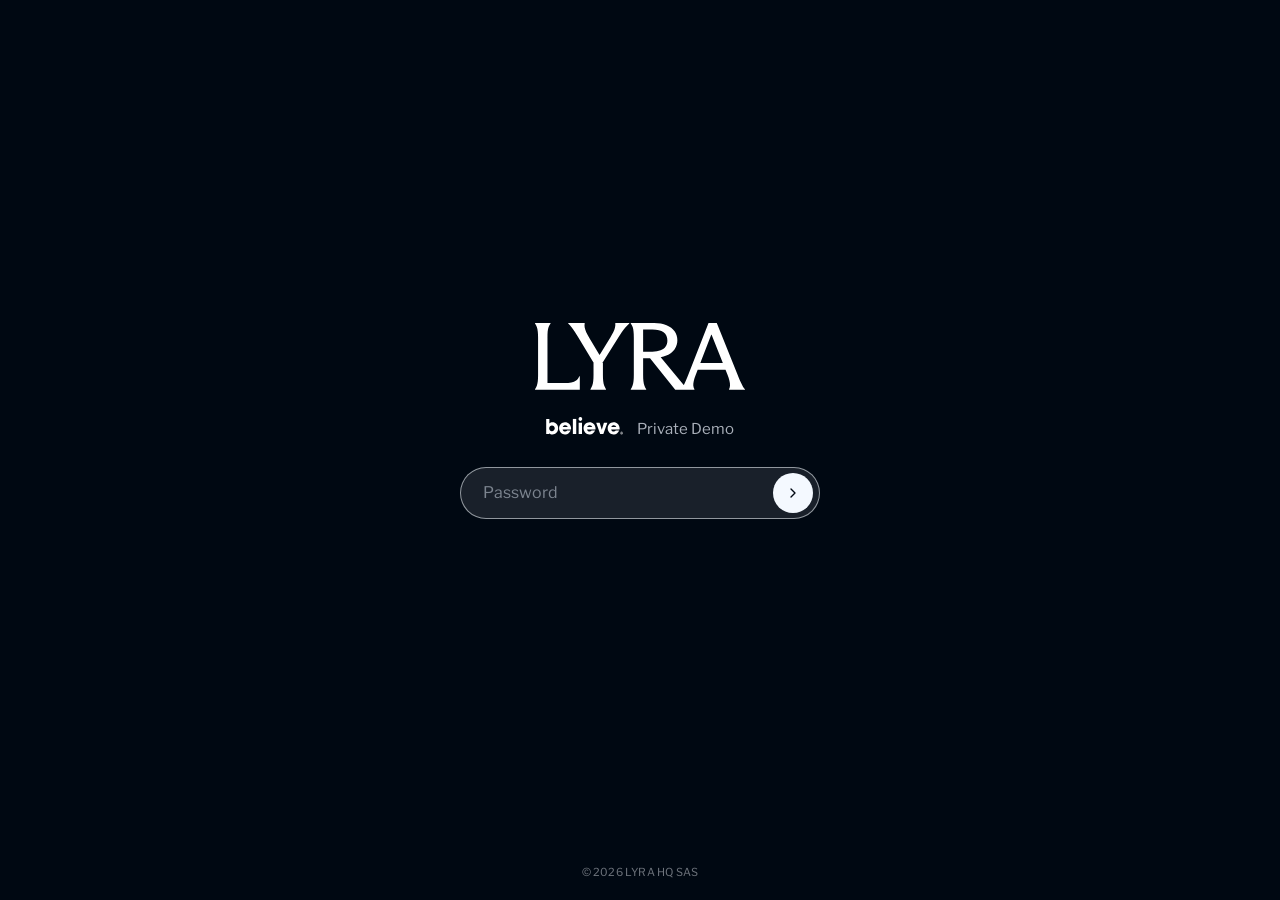
==== commit 49c135ae: "Démo Believe : français ou anglais au premier message Le premier message demande « Français ou Engli" ====
--- a/believe/index.html
+++ b/believe/index.html
@@ -1,5 +1,5 @@
 <!doctype html>
-<html lang="fr">
+<html lang="en">
 <head>
 <meta charset="utf-8">
 <meta name="viewport" content="width=device-width, initial-scale=1, viewport-fit=cover">
@@ -7,7 +7,7 @@
 <meta name="theme-color" content="#000812">
 <meta name="color-scheme" content="dark">
 <meta name="referrer" content="strict-origin-when-cross-origin">
-<title>Démo LYRA</title>
+<title>Demo Believe</title>
 <link rel="icon" href="https://lyrahq.co/favicon.svg" type="image/svg+xml">
 <link rel="icon" href="https://lyrahq.co/favicon-32.png" sizes="32x32" type="image/png">
 <link rel="apple-touch-icon" href="https://lyrahq.co/apple-touch-icon.png">
@@ -47,19 +47,19 @@
 <h1 class="mark" aria-label="LYRA"><svg viewBox="0 0 328 105" aria-hidden="true"><path fill="currentColor" d="M-0 103.51C1.2 101.92 2.15 100.12 2.85 98.12C3.54 96.02 4.04 93.68 4.34 91.08C4.64 88.38 4.79 85.29 4.79 81.79V23.07C4.79 19.27 4.64 16.08 4.34 13.48C4.04 10.79 3.54 8.44 2.85 6.44C2.15 4.34 1.2 2.4 -0 0.6V2.17e-05H24.27V0.6C22.97 2.4 21.97 4.34 21.27 6.44C20.57 8.44 20.07 10.74 19.77 13.33C19.57 15.93 19.47 19.17 19.47 23.07V93.78H45.99C50.28 93.78 53.88 93.48 56.77 92.88C59.77 92.28 62.27 91.23 64.26 89.73C66.36 88.13 68.01 85.89 69.21 82.99H69.96V104.11H-0V103.51ZM91.4 53.48L95.29 68.16L67.73 22.62C65.93 19.62 64.13 16.78 62.34 14.08C60.54 11.29 58.79 8.79 57.09 6.59C55.49 4.39 53.75 2.4 51.85 0.6V2.17e-05H77.62V0.45C77.22 2.65 77.22 4.89 77.62 7.19C78.11 9.49 78.91 11.88 80.01 14.38C81.21 16.88 82.76 19.72 84.66 22.92L100.53 49.43H101.13L117.46 23.07C119.56 19.67 121.21 16.73 122.41 14.23C123.6 11.63 124.45 9.24 124.95 7.04C125.45 4.84 125.6 2.7 125.4 0.6V2.17e-05H147.27V0.6C145.08 2.5 143.03 4.59 141.13 6.89C139.23 9.19 137.34 11.73 135.44 14.53C133.64 17.23 131.79 20.07 129.9 23.07L101.28 68.91L106.08 52.88V80.89C106.08 84.69 106.23 87.93 106.53 90.63C106.83 93.33 107.33 95.72 108.03 97.82C108.72 99.82 109.67 101.72 110.87 103.51V104.11H86.6V103.51C87.8 101.72 88.75 99.82 89.45 97.82C90.15 95.72 90.65 93.33 90.95 90.63C91.25 87.93 91.4 84.69 91.4 80.89V53.48ZM149.56 103.51C150.76 101.81 151.7 99.92 152.4 97.82C153.1 95.72 153.6 93.33 153.9 90.63C154.2 87.93 154.35 84.64 154.35 80.74V22.92C154.35 19.12 154.2 15.93 153.9 13.33C153.7 10.64 153.25 8.29 152.55 6.29C151.85 4.19 150.86 2.3 149.56 0.6V2.17e-05H185.96C193.55 2.17e-05 200.04 1.15 205.43 3.45C210.93 5.64 215.12 8.79 218.02 12.88C220.91 16.98 222.36 21.72 222.36 27.11C222.36 32.41 220.86 37.1 217.87 41.2C214.97 45.29 210.73 48.54 205.13 50.93C199.64 53.23 193.15 54.38 185.66 54.38L183.86 54.08L195.4 52.43L238.09 103.81V104.11H219.06L179.67 54.98H168.88V80.74C168.88 84.64 169.03 87.93 169.33 90.63C169.63 93.33 170.13 95.72 170.83 97.82C171.53 99.92 172.48 101.81 173.68 103.51V104.11H149.56V103.51ZM183.26 44.79C188.36 44.79 192.65 44.09 196.15 42.69C199.74 41.3 202.39 39.3 204.09 36.7C205.88 34 206.78 30.86 206.78 27.26C206.78 21.57 204.78 17.28 200.79 14.38C196.89 11.48 191.1 10.04 183.41 10.04H168.88V44.79H183.26ZM227.61 103.51C229.11 102.02 230.36 100.52 231.35 99.02C232.35 97.42 233.4 95.32 234.5 92.73C235.7 90.03 237.3 86.14 239.29 81.04L271.05 2.17e-05H283.94L316.29 80.29C318.19 85.09 319.84 89.03 321.24 92.13C322.63 95.12 323.78 97.42 324.68 99.02C325.58 100.52 326.68 102.02 327.98 103.51V104.11H303.11V103.51C304.01 101.92 304.51 99.97 304.61 97.67C304.71 95.37 304.41 92.83 303.71 90.03C303.01 87.23 302.01 84.19 300.71 80.89L275.85 18.28H275.25L250.98 81.19C249.68 84.59 248.68 87.68 247.98 90.48C247.38 93.18 247.13 95.62 247.23 97.82C247.43 100.02 248.03 101.92 249.03 103.51V104.11H227.61V103.51ZM250.23 62.62H300.26V72.95H250.23V62.62Z"></path></svg></h1>
 <p class="for lockup"><img alt="Believe" data-base="0.9444" style="height:18px;vertical-align:-1px" src="[data-uri]"><span>Private Demo</span></p>
 <form class="bar" id="gate" novalidate>
-<label class="sr" for="code">Mot de passe</label>
-<input id="code" type="password" placeholder="Mot de passe" autocomplete="off" autocapitalize="none" autocorrect="off" spellcheck="false" enterkeyhint="go" maxlength="80">
-<button class="go" type="submit" aria-label="Ouvrir la démo"><svg width="16" height="16" viewBox="0 0 24 24" fill="none" stroke="currentColor" stroke-width="2" stroke-linecap="round" stroke-linejoin="round" aria-hidden="true"><path d="M9 6l6 6-6 6"></path></svg></button>
+<label class="sr" for="code">Password</label>
+<input id="code" type="password" placeholder="Password" autocomplete="off" autocapitalize="none" autocorrect="off" spellcheck="false" enterkeyhint="go" maxlength="80">
+<button class="go" type="submit" aria-label="Open the demo"><svg width="16" height="16" viewBox="0 0 24 24" fill="none" stroke="currentColor" stroke-width="2" stroke-linecap="round" stroke-linejoin="round" aria-hidden="true"><path d="M9 6l6 6-6 6"></path></svg></button>
 </form>
 <p class="msg" id="msg" role="status" aria-live="polite"></p>
-<noscript><p class="msg">Cette page a besoin de JavaScript pour ouvrir la démo.</p></noscript>
+<noscript><p class="msg">This page needs JavaScript to open the demo.</p></noscript>
 </main>
 <p class="foot">© 2026 LYRA HQ SAS</p>
-<script id="payload" type="application/json">{"n":600000,"s":"uGg0vnpsm2YcY+jHcLpX+w==","i":"gscpXR44BX507YjT","c":"zV2qYRrNBqLU8piOzpxDzugT37QsbRO+wwHilQopH7+5e21uqUBXDO6DpooKq2557qcv5KnTEMC52DDFsYM1r5428S3qmB5RYVguq7BelE4OJ6v14PJbN//wFIMEAWQmE0TCNin2YXEw4UWbXfHt3qmt6E8GF/[base64]/kAqshQI3X4M69WQm4+ZHQhFhELXWsfb9pLJ8YZJ7shTjINx//SRnz72x8ipdDa6Xo8RFKOegiX2wiUhJeWmpTw0iYUYhwZ54N7x/MpChfyMebKFi4ITxkSPF3mYSrUv+BcUaD/LTydMrQWfSR8sJzK2aUBsdRoliOGRou4dIRpd+D7h2y619NjQFc7J8gMaM8a4oqW9h5YZlNWURcn8XXF9Tbm7XaxdUkrjbvF4tecOIDOZ+JElMIQW317ma7G1GaBWuFgHvVa3TnRXQNTvXuyoTy+v5kNPCLl4hdsDoGT0wGJkhAnfa6l3RjKkZYSXwWF8k0hX/O4ptmtaPp/XinidVtE2Rs3E5VIGc9a8N7pHZRIUTeXMj0IpM3TDS6rxsZxQYf7MXvHk+hamfj1I+UjUUyc3kUaszt7l2oK7YdhoSrQwNctJL1jHNNYCx6CcK5Qs+LXlsEISJCFV/JODYyK49AW7FPzXxbrTDNzqR4c9pcGgUluxf7aCLqQotLkUnvhtnpkCTCIi5ZW5CHSdE4IZL9t7OGDD1hYl3IvFxyatdvkzcYvCp91sWTDjXMSkcC2k8Wi/Z/lKLQW8uv1HKsE/wY0Ooqos9X/IWmRDS0N+yZ/Ko7B6ukUk6dGw5Pkgyh/8yH6F99Ksbm/56n7e78JNziMPd9Rw55/ie5yS9qH7DrYYXGrHJ0iDFl+WphEBzRNp4kZNVQ23viH5BIVm3/QuWJhk4O2KG/GNrwgPRAdlLTcj79yY9eEVNJJtisWdQ+qJmG2Tn5xzMIdBw62OjbQr6FrMATGcSsIfyV3DKlD7OCkNldRy5vhJH2gqGW6bdv+uIHhCKzgsJ+7zMmKfMfEpHPC10GYKOH9Gc+ZGnVN/74PR4+CI3qPbSF2/xET/ZvC/yVcDUvg3FLc+kqwQgc+kOpRHKjr9+nTutWCA7wJcfdSw3utL9i5sMzvydRBRzDLB7wEKsaxTtyZotuQ/QbjxcljsdQ/liiY748+vitAIaQ122KDlFoGwkJBeI+BejoqYd35ofMjILgqlwxm+QRI2PwqXMTYAG+/0d2OGUzTcqSJgmXpnWCvLZKfp0otU1nSY7R/bVIytv+HRWn82uDTx4cBcN20vnglYqYnLAEtZkOe3Dz1CANrEluZKjKKaQR2XjzR2BNq7cW2fg/grzr5AkDWwqsT6404asbLdu470vl8oKtzYPC20Q7eTjCUx2DARR+ntY8YQE6sA56Jme96kbHbp53H7KO7+qdz/U2+hCQ4iDL78API3XvKftkKaDqNKzNsi8d85ADr+Z7Mp3hqZVqH6+yQngakHm+2wmphuNI/AZGcS5VFcc0UyrVRf9FEu/22xC0+qSvcNIe3BEs6GBm/uUv0fvXiymiOuwxHCFkOXrO+gf9BcQngOnWIHW5wn+b2F5m+hYE1v/otLOCg503t9LTRUEF7va08kOiXe3p1akCsywfZL7wftoyLJKt4CkwKQtN9ua+6QV2Ph3MXv3ovHGZjI3cQKqI/+GovMfX0OZmmy2i61FL3EAxIl1vcBbAqbCCx0UiM/pgOI5WpOFtfZXOS4MBVe/y1gG+Kq/MvepmTdZTsuYWfaef9dgdAs8uUG3AxYFO6zaK+i1JvBlt6XyTP/czJUQ1x+/pKFUUYoHDITs38+MCAuwACzjI7UHlYBWE/Q98cNdESAjGP37YD3ieWQIiOK0lZ4jPUB7pr/9dRkf6Qrar6DgtWlHvyLkuysAj+9gv9Gvwo1Blum0iNxQoyZu3DJXCcMzODX9ftzgl11dJuehpifJs65WM8t56XCkm3xygVxVJje0oWvXYgD/lW3tJSmBvk3vG1BGEWG/zXYtnYWd0OIM78UBrMIWURK4jhRh61MVrjmDJXdohVt0Euqx/jGVA+z6NwSoh+oqw3ae/XrZlnepsVOceq6rODWsCPBc5+SthP7a6yqRfZDS/6S4QKcfvbIaZs4dMHj0vpPQcuuJC+GcAtFQQvN0hZwCbWBxSP31kauyNnQcZLX1y5HPRCnso2M0xwwbub3f15eOrYJkugIeH3cC12TtNtLjYSKkCEroHXK0dFUKjdJThJNTEQC8HyUMfurTab9DIE77X6wcj28Nu/kwBMHfiiDDGeyzKrahuUfs3ohFUWPwvDkKRCHr9tF2U5tv40utMbtWIXYGDZOVPEn5QJDITK3cbPmTS4OFzBW3fmEBPoUNDETJPEpaLs6EpkJ3sZXyllNIb/lJ88qdrc0RK9j2dDH5GJC08iY7sbcBXMs5WN3gZixsNzuDKefzTbsDw1DFDj7qMVF1tksltsY4GFAwK0+tzPF/Ctn7HLrbJRLhfIr5CZSbWjgZBVbe2r5G4hJcBIcvkp13tTtHX+NS7Wni3avoPp5WfQRXXHP7bO/1KzRUq7GT03HWiMGskqOpyn7fTqD2VbCNL0A0eFVPHhIs/LT97QMKfhYavo1U6ww8VxLCIQMEigyl7ZR9mjgEd+v6OnNyy/QpugSh+8CAts5hLbzEX8Qlgh61QxVHQb1PqpgaeEie6zDofq1y2KKWlhLFnDNlfMfDPnNidM7sdUC8VkleePR8OUliNIcUfsi/RwQTNvpCnbYlowWBi+624RpUHy8qB5UYnIu9lJpBBqZ+sbZbO4J7J+2bmm7aU5eIh6A8iYMRuC3bO1dG43gLgjTV/PkMyrsJPBIaWWgSYskdE/jt8unrREu9yFdAXzLiM2KiSsTh8NbVEiMOzb6EAVQv6bGGRo+aGTtmSY/Aw1kexA9UosTff0xnkLrtb5wkLR65C4Wm1D0rrlUbuMLJEP3IwPgov+qdLNwi4UplWwp/K1hzMZ2/uGXVtMS+ZQ0GhH7YTjupDCImer/2UcvidG1/dtLswWhkLZRRDO2obPo8bvZAMruZN0OLLJtuCvwNve2IC2Rjmb69aTnpNl6jPEsVoY8JsJPWn5JtGpTz6z5f5R/vZ2z57NSUxbPr20GDTUP0jQ97RCUugX8K8jSYd4sr/wXWgETkm/mULJTCIPlxtRuvAAXuHtTAzrSNAYLydsLvh3uMpWwrVybhtpcXMtcz3GFRqidQmBVwo6Owul681U1141NCaX3CFJm6dUGm0k6IfLa5VA2kwwl2I7Qjuew7Z11VGkX5Ub0JCPIPWHv8wrnr1BMf/RzD79YHtiRnduNLw1KZDGbFYhjiucZLHu5CVoofQ5JYq53F06vdOTtBD5NMreLFM8JKg+lwdi6m1Ka3Wq4VWKOax06/W8VowJ0qRLZxqGAVGvVHXd9tBm8tS2616fBqdRavvth9ERXZUe0HXlWDaLrsWWXlALlZ1YJVmWj8vjt8UI1IlG96GR21keiNuuUZ2Vncgjjpe0P3rbYxEhwe7DBHaH05Jg8n+aDAVtTnY7M49F53LS0+Oo9/1XfYf4i5ceW+37v+1TESZLso1Ge0XYw3ntzRSeJ8Svsv9JKnWOXRfS0MCK32N4SGUIzzTU4+869mkpzO3sTUuQmARFRL0Qe0oLJAn2YFXPJ55dC3FTH6tdz13sRLJtgWQ1AJfy7+D8zr7hL4EPgGTiUH/otVNKVFvsP8/tFAHGurPPBnNRpjY+iKV3q6P8z2dx5qgnSabZ/+m7NDkJbXbUv0M4NmyIh6i6/iLVziXX7yHuOsW4wsLArALTKbATkgfA+99U58qBPfkZZk9P17olnPztUD2227aGgjQ6DDBUOuny5E2coEVueaECGRg8swEr6vDbqxMqSJDsTPlvB9mWyYjvRaYUZh/Whcyl6nGkGtx5RykqgFTnUSxpgLFuB70D0J7BSJGmNeRZCCEWcdLULmqFHBh24DOe0LQ8S/RKgmZ9uXrrQQmAWUUogkhtpOP/u26OLln7Mf95h6TI2RmLEO6X9PUd0iRFjHUVcTb+kKAzg9zlEoBBxZea8dzNQxcBziAOEyTVg7Fm5Lwj8e51+8JXfgGNuajeru0cPU51WxCumV9lDjI7DdP9rDmpb2y61Awf6jmMCto8/OhV+uo2MGavnHVOiGiyiiN6j9SzhCq5/dfsiQ0DiCpUk5htuDkHwoeOxAIvovl+dJ8Ct2WNJgGf6jJv3/Ialux+9EqEMzmcv0RMMqSBjys4oHPVktMA34Yj+LktDFdXLKs21RgwTNEjODqZ7McCYMPMLyTaruqjiq6BDTOBNv4l2qs63XOvkw7Q5rzqZRQhoWQeN8Xy8fmf1jdLKW0zvJ/Qw7AwVP94Kd/u7YOdRALiksIcJ/X2HyrOPGs0LIY/9XXoWliYKyP2FPH6XtLoMOMSDthI1wRQt3CAGZs6vJ7GFv7kpYXuNIveYY8wRyYtM4afTApWqfxsQ8iWUr0osGDhe9y8m8jUZGSImYT1EStt3LPb3NmueFSBMDBGQltsZukW+KVGFzdNDc25xl8qy8RIqG4eVfCVx31TiaBlYD/8xx0UfMF5I9GcCukCo8DpWfBUmpzC8CVIjhm1ti51sWNlk6m6Y6BW8CUOFpxwMLxR2lvPEmSzILUTe6kwXlKaVNB1yRiIXrYVnFAUXJJzHiqC1NfybW4TNFriypoZC2bE3Cl/8i/JM4ZRs9r2N1voG7CkukwudGWVbBT2GA5hQVuRl0UPCJ+XVGZHFHw5VtiFMgabO1CUY2lVgr5UiHnroJJfuFmRDo8qFvPZhj6gA6sNj4y07WtnJEEnV8r3sc16XD1NYp+CMHPTQKUwNArUiBRcaKGUoY7inBBOmalUn2kqX9tj8HJZVCJMytTxSqCBiXS4cP/tF4vt4CGtEG7QNGicQ5s4ylmMit6A6ta3tN4eMY409bKYDCuEyH/pWbhSrrym4u00UIJxdP2EHCm7lITC8a6u+F1DM9olM3+mzLMFaRiX1kS+dJF4XDlcaKhg9KgMRQz2TaB3l0qEBgOOrAcV87MQtcjxIR/vurVlplMpm0NPykuLzS4c29mkH/QFFAgis19puPuOnIe8QwuYO27t214VrTL4RkAvCOCclQ1ddcaOGHMDyo3zAt8Z423xkEGwnhjCtyg6OelsiGEotj2dq+Zo/mkG3AbNqgcHRbYHXXgqFexXECR5u6Bql99PrXCyYr6A+bBdkuytGn+Kc1djyHAIBfE3SP1hjYwuPsEzP/jnlyHRj+cc/Q9a1afeTkWnki19O/zoblOkf0Z1dYGfJAHZE5XYtHgd8pBxga6Mo2p6RmWkF1joU79T6wi5yzMxgXm/s1gi/q/tO81RTgQe1JyeqwmrF1Dlx9Qu9PIag3XljS5862xQVm7rjOeP2XuQ2B4UkEkSvNZcbHzUa00wrGMkAvowpKD4uaSVGmUOUOw9litGFXvmDmHfadyaMRF9W/12s71yuf0yi+35ACecFIqgLVthBi0rLEw29UiEdXU1XvyoLKRB0Ubrov4DxDKjKZ91bh4l69ABVlfh7uzjivT8nx1owDAYuQJ7bZgROQge+AWQxs+qknpdolEzg8a0bCPVYqgu064fuu+EiMrtnYKBMhj9vZyoHK/zaMz74xg/L1gLTMNBvIkm/AIxLOiZqzJhJ1b36Qud0eo3FubAdyoDHeDuxpDak18TFauVEsHOjMxWp0Q1CtJpFhdTwhyTOK+YAo2mi5R4MLGLPbhWKJpy3LpSkDFPisw+sxWMTEGn8FWsFUHyrLT5zxv16xBTOWzNS1C/+7Aqex8BYavJfOkL1p732CHOKM3dcAg8FjWQt/gzydkQh5CBGDNK13TQiLAnVmJqYhgJOpNE/my45srPk94FbUiBZNa7ayJ9rnQIbYDxK5+avsl6nhXdyr7rJDdt5T6p4adUJDsY/lF/vKUk1ipOAShwZuDToog14HrujnDYy1mS71IgmWlcYZcebzm7HXfcWstgc2TA/yxpWvUzLK2vsKtyzwuPYB/mhZ6ZCP6c/RR14t7n8uFbrQABpmxN/kopQusbqeZFwpdQyrLaMhKl7pjvY6Z5yI0ei2Sx/q+TtYjucsCQg25pVJXISd/kCCxcAtjRKrIPAvSHXldWtmDLCkaZuARsDzvHEP5CLhmtFcMdXluqUOBgmLawBPRiSSsGnHG9SSsh5+xQFOlBCSYDL35+/cA/iiS2hsn5Byf1t2ncR8m6Wvw7QIy4Pj1BvjWG6OBo4NEj8qE9j6ChoSSqzX9hR2olABITSlwTLJnLVsm74692Cp0E7jMVd3+AAzP2ybWgf3oGtg+qPkGeyYWzwbDoN4dB61+IO+9iJTqSrdE/K0OdGEIALmuKWo8dofEJ8qWAp3W8xP1fJYh4ob2cqJEeJFJx4N107QB9a9iBmqosLsm2r/zrKwtOQ0v8Uemrjodo5JsWhTSqBienZhEfTlFRWFl4St8o66JVJ+LCfrI52KHZKIhbz1fMXLjd0Gzz7d07tYO2TsP9pj5N/Av4gu0GXwfCZYVBZzDP7RSAloLul1HRS9rawMcwkGoSN/A1xfoT7KMEeRZ7RC6vRA57ASw2vfl1L8bZk9m0vdmEN5bCyBXMbzPqHGC8w1B9sCgqLNXLuqJKVDGOPCqoBrrawcJiERwp8oDM/2nV+HHsRUTCLKJhmcRpjBzJTH0DX7TH0WB4O+Y6zrE8C4reRkDV2LpzjdOw44mlvkbhGFC0u4/f3S+zDgCvshcjL32v9Gp3RVooOdM6ETYN38IiwFVqJRlZX2ydncrt+tvEIqoAEGW+jeKApSECc3FDxUUdyRtFczXqAnceu+xC7Jf3Be5CrG+jzs6g1Cll+d9urHhawPDQ8sz/Y0kk6nxibVCi7wC4AxJmrdAg2ekL1YxYirYO5BzloFA9dYaFbq/zMYdMQ02aTWKmqURAdoDS4L+VFhh/hy8BGCEMBEAEYe9H6s7QMvuhnb6MEhvhdA4CNDta+iT1mZ1odcHPd6nlpi2QgKp8LB+FgHXW9EgFojiCe+793Ieu6892L8S35T+BzIGaIvG5qsj+/cGts7wo3LtMTjeZV5OFcDjqWo39/hzakmP050h3lH1X1CyQrxn2J1zaNW52WupXjKUTSfEJsRvUg5aQiqrh2ykaL4nn835uVu+gheWENS5LxLj3sCUJMFtA2IP8KG0q3RMOxu4dgfModMrYkh/eChl1t63TYwpUzUDKyeJQmcijSzvnlg2q4iay6lyCZJscCJclN8LwexZjbQZWEiykHdA27WgOWaRoyrK9oWmoMWHNdB2NZNgLIxPnX7c+9FbgU45PBSE7Kj/eeSrW0LbCJm/KbOP+tKy3JiAg6CuYGT6OI+Fc5j/[base64]/AR/Hius52Z5iwzh6k2Kd9t0aiWHmN/CUCB/Y7wVqAU/WA/nhFJyaN0yrtqOyuUYginkbnjLCQbJnVSoha7OBAnTlZKwuTgIgDuTBGNQmjEiTSklVdGjymc+j098sTL1HIAE74/vz/uySHTxjf0nhqhTDuLDyMCkosGA8RTly37YMkdTXzPRGH/cz+Rof5wTIYA2ZrhEyU6qSOcHjeIXCrVbHmzlKf7i9ivAdbrPDF5JjccAwGXvmI70X8IO/qUNbzBGBThDlKyCZY4j+Id3O1xXi9IrSUG5bpr/ruHWTvTmiCHSA3mAKJq9/q+Li7Qtz52Qmo6vxrDWYTEsYMwSBsPPfqCuqcUv7TKDze+5shNstsQwp9WvY+R6UOuToFFr/[base64]/o6IT9dyn68J6nmX+Kp+ktoYxk1XZVJOSAvyuip/AezyBORSJGRHSROquEto3e3HGS0L2TH8cbW8dhHcrQYy5d4OCIbn+98Tgg+f/ue+7rLRn0RHp3nQFq7ngLLghzo0jMhijtm5EqWZ5jUnFDzvfaJkbldP6JnyeUOwcYrzFJprogJzWPR1/tOfTTKW548bXGacezStmuNrPKZYQjYxiaTHhu+SUY66dVus6dolsgJ8NGGGjdmhbH7jD2LgvQ+p48TJ638Z9Up4+JfYd+kvRv8Yo2BZ+fO9L/p7lu10BQSh5q4rI0jBd3i5A2bsD/bBDIETcjPsZjdU4vZWNta7O5/tAnh0m9N604xHlMNMK6i0PhyltFX+FlrPWgwKz0zJU1WOYKIYJfClFpS6zx+gXqkPSTfS2KSXqV8tsHCVF8a+YTe/tk/M3HrG+DX9WuGKgOpOoDs0QZoZWF2cGtLJJzXcsOFPsBweo6vn8+zHVpmb/btgJBlP1P5Gwr0cap7eTF2px0vmg5rPeQzS0lwFFRMInyqY+h5eiJ/6OCYZ4x6rXxxlJzK9yw+FUYY7R77t7thnpFEgFCAdKfrhhgdBWLVSQRsyoEVtG3clINLm8pWJvMNiMr+0ZJovtkILXZwZHuPWh8YC1KHBwBSP3pX2SBrSECschL8bHl5ZRIDv3xELTPvxCUvKYg08E+xnnGIDilBu3SXdshjzjRHgXmNFKgA/o38Gh5EB3ip7mWPQHuAuOnoL70m7S8pfDjdOV/x2TRRh1z5XJU/S4NWeQJvi9xk+jeNyw6xoXi+P7/vQq+mYqn/c5QAZVQXHVfaSjfOSRo0wLsVKxZR0kA6hw/SN1lWCBsCIkuer8DCMkH7SrIOfaY6ZPaRrOdVzzZWTzte1AXjx1a/N94KIFdrOCwPF6z719csg5y/+jfYD9o2qqodwso/rtIpqmDoeeYiBa2u8/BT4slFhR1b++MR1Y9qXTY+rjYEYgjrjeXj2V7GAxMVd6oOWH2W0GWz5ps8FxgTDbR8J6nv5BEtT4XdZyVgLqV5MeasLem7opsiKDTRdpBKOBNcoezFbpICykRjTNAvmeqprM06f86+zmLl33RbNijltS98f5lUe+NYw/4CYWtcFZdUDg2CcioaIJ7R3bnJMLxai1APQGE8VzmSWx/e2YlW2Hb1eEY0mlvkBJK+ORmxeis6PgUA4hGUnKEIuUjWtvPoxOQUS8CNgC7s9zPXDEScAgUZV7IIaBgu2ukbvro/FqtxchSL/w0kgVuQmLVOXvwaiS4ynMmmCmQh9LJgNgV5vsZjW8STTulSBmNitFdHzIleBTu9zFcBDZr6a7oyzf1Me6Q0TsfVGnDdNFrdOIRK7DoOVmRituAzkU5SoO81yGIjcqxck45XfC2L15XA7KcpPhHu/GPSzf7poIuIOC6fFa/iGsBmHm64VC9tFIFjxLVkqbQ9PGyo3RlF3OIcRKx4Oe6z02V/yHLSTYvG6MvdFoe3Rrmu7MQH16VbHDzNW++oAAKgq9dGhSwdNceDE8voy30QzVuqw/wew7G0XUWdC3SW3hlWDJlHEmyLMwQgD0nEsarVT3prpb1EqEDY2bvK1V2uJOYJz5qwwr/juGZwP/dFszNPtwDlr3XTy/jUv7xBXD/[base64]/VTu/KbFKRp8GmXezt28aC5ckkos13ekxzWt9nbmkqCg8G7Z10NvN/8WT3WQQf4K6WFiNcG6gQ2CzYEY1Gv4R4GPhGVeaVsXqScsJKg0xpqCjEvcaqoNs0sptZUzkGhHivqPLMqa0/YTqlxLMXt+6PDED0s7wWhA1CdA3SsB2CUdFqyrimHKzbQ+OandOPN/mrIJQStihVSZ47ElPDNy03q0/nkyPWKVVk3VgihsY96MUe/oNOoMTCZMAcE2+G2yKitTJcpu0gTAbBqz3q0ETsAVSkCHX2uXM0tQEuO4D51YQADNQgishds6fQMgt4RvEJZsLmAHe9gmxqrBPQLdB5W99MGtltZ5z3pSf3rcV14S/KHyyBQk9lTjLEq7odqC+gyKpqTaNl0Uk8AZNZyM/u2Fxmeif5iBdWKJ4x1URSmhl4XZb99yxhC4hJ0KbZ71jgn0QLXXg/VZaBT9RvJIoztBVgqA35h5bzwlzglyUIsbJlTK64HN69Pbw+K//VvazSIK8DlyxuE56/5RfGIHq8onK5piBXT+QP8QLw04LBhTukHg76DpuwO+1rF1O7CeIHbFo2ojDhgDx1cQyRJZu17BieD2zPmydnNbpePSqyT/lYQb8GECI5bY6Dr+qDhJ36j65nsyojy1Jh1lViWQrxRDvGIxEftWeezEw34qXxIVmL3CevYpAI9J1oU1zp8E2ZiAedAMksAg83AXRSyk6woyyowSyi7EvEDtzx0lyRMYEtnLGK4X1Xhoedr9ZO9yS9NlMEJh7W+ZYhr/2RCTT893fKove6BKnwsCn7KkhInKwWtipQboQIyyR3/q0zED/fBoJfkKsWqOCfLuM9XT/E7USFotDlW+vBQvmSUh8g70mYdjpKoSWddwhVRxNjQAKWtj5svepD3Aaqtu4ScuE/FCjndSQP7sFIgZespwB3/wunOg/tuzBXPHjjVqDaVs8s3rMkQPVN4ttDhkkKnqJB/vSWeQ3i90DXfT3wHQoPuhMwzCKnQqUQIDahh/3ygniRfXRZ9HERt7szYCVldj4laRl+cSu7+Bu1RnPNeaTACxBqEoGmaRylYRIECxqL4gVLhtEKP+G0BPJ/w/66ViFRYSv7A1ovz2IzNmZJ1Xbgn1WmnoEoJYpRX/CiPEgQhaWR+uzFHN0BEYfk6YcQWdhz39ypsgA6pJix0PHv/E4se2fpqjPf7J1P0EgwWK+FKWUS/PTBDr3MIIsJA4V521HCCHz+FjrcXIG2xiTstb6YULuFqfElXV2NY3y+1jl62ZYcgTdpoNNHKzwvn7kes/so3y14H24INduTAhTJijlqSat4yx3nl/8mTYTCelHFxXlmaLwOmZn/BntmulmaHXxQe4YpUfg9jvca4AWR83qHgLCK4iAbF1sBDcn4OJEeYUHGU+e3DJj354vW78Afg+kXC3Xr9f5xcBn3T4L1Wf8Vezkd3UHB/ocDHUgV/gpYmnLb6tyoBGrww1ljaaj1SIxa015+jqvT3i05KQ8zZ84I8DLXpfGUdhrcs55gbs55eSDcFZfXJS/TXBNh5V7lKsttzuQyR1h6UcN6ArfAwFY3aawTqtyenfYflNQPq46AIhMyQV+vFDU4mUxtWHTehnLh5lUw/Yiy+Tf/[base64]/DCyxcvUrJeCBWHOqaobvx1FwMIO7Y16A9vRLhRMQS2CTU0MgUjYMZc88ifRfTNVxOqu9/WbxCsUiK8C/49cTXOxiWrjKEVXr20rUNZm86HtB7JL5YvGBbWvLri65npRyKCsJLQGLZKuK6ZqRQnuszCCLu0Q6dGhICuXMEqOTagpxqx1BiFdeIRbaQ99txFduYasttocT1fDe8zYQCLlLLM6RNAcQ11LAx1KXQFiDAINy/4L+2Ax5dv7cxiE51NZQb4HaBAXumb8Sv5eBRwzZvghdYA29mVimn6zpSoEd28iYmBOAe/[base64]/ZT8c9y9sDU42W3VcbBSzqosFrj5dajbWXnMF0AYvSyuZRis+Nkfcjmty8EE0x2NiqKAHbCe6cmAONDtIlOD2vUM1VHA5v6QbkN6uNMkWqT9iYGgYvg3tsmCtni3Zfq2z+K1pvAu/o7N/NNoqZtjspaXzRlG8tHlOLeP9dyzC/L7arxFSxkbJqNzOUDNAf3u+4tywHMBh3s5fhO0KKkukvWcrAFc/Zh4cEn/F3fTQ6dBHaPo5OsgTLeZ6w92mQEw1ErGXYVPXZMltlNvKiickCYeylTU0ucglDqjwwM8txSPr3hVsSjXJAw2v5HLURlgt8gwOX5B0S5CjH1nvscYEAv+9xkXhvfluy477Wn8+Mhtach/LNrLXn3171TtRgftQynC2NRGMPyE/6AyhmpHeQk7Y2HJtoRgOYYFL+ScEtdCIGjz3/AIcINjq+rj6mI9ezjMqhNlEulp+MIEmoF+GuidqtvKLUQb/mhCOacesh3LH1uHOOK01H+N9wpRwLwPu0RKQnG2CiFalbYDdZZT6yFK1/Vf0eWREuwk31RNr6oMPMG/hlYc1DWFUsvFSknOntVu3+1BW9a5KcdT+KDv+/QCql12o7M2c49rW7g7ZEXQnJPHkgUsIHhih2Co6sGi7Ar9ix6L5mo5nRJP7oofWg/pazSdA3PA46NCKZAT8h1ES0tKKscjuHD93SF/siLUvuIigPy57obxk1iihv7bYVX8XRDlGGeu57HAbOkI0orIE9INdmXXxCrsTzz1eyTGWYkZV/B1coJUkc3Swx8pEAGatOQ2OAt+4H00WYb5INmReDxU3jsP0dPzF85iMg8YIV5OSPJ23+kjc3ASmTzhR093gxcvcBsmnh6Rz1tcpjE4VGHhK+U5+iGcTji4ZxOAoZWV+6cCiDQCsGaRju9a/qVpnHJ2bsXV5Bp5TxAL4uaesXOap05fqw35xVArhqIllIPib7W4CF/w425lFp8+12V25nBlg8V5EoTAmE1Ki+RvT7VjjlRRTwQ+3zQPfcq0eU3aovX5IZFT1qDlBhL0WgpDrQubU5xJSOVnki8HS46a9gnDcsixqzSInkBnK5RqTG0h9ofHDFYsFobLKzwlUzJAAIpDjbrj/8+nlYXnqhzfeSvYVoFO7+VR1tjREDph4NZ69WLyoA7YyMTQkVGNGctEEZaJCc9BAtfRKbGok0KMQHVatcQWC1iKz0+WR2DIyQiC2KMHb3Hs9Qu+ydTPJJwLnc32k5WDo5bEwQ4nDva+tryr6uPUbTFp2vR0Cr5C/JHUvmC1hXb8gfiij6Fgct3e0M1YWoqGkyY1tYQq/YscywMxWhOXw0oPW3/T6Y/19rIqrteGgS8RhB2m6shBTFtTZ7yNtQDRWXLYpNY5bPasFoKl1DAEn1d80jnW3DvOi1VDK/L1z6org7LDlAXJ/OgqItaKGjcANL2ba7rDaepKNDwiZ0FAy1Y6MtI2kolLYj6A4qolFWKev64RToYV4xZCmsuAULFrBfJsG1O+pnMfn9QcmrD/wZOxFWvyd1/nNCeQwkMo8syVMtD7Pzjbw8EjVtufZG2d76h5sbbP+v+BW5tkOQP37BUaatw9llJPQ0l1FCJTmKp18unaLT9RtfqhRUWPDviOeVS2lq4V1RvEmnRRaiiugdWQR1ORJEq0KhGHhRxfo5GDBs3Zun09gVj7hr+LXMRSif04QsPaHqHbnh8LaF6FlEq/kqxm/HgdtRyDCA3hb5y0ClKjwBFEa7aOjBCmGeZj6i06QxKq5cc6WP5YmTh81fSozOSrnszK2oHhwZPdOtb4Ptr8S36I9Ls7fUbI4GrRGYassBuwSgrflhOuQ2dzIDlBCXJmOu+O5jE9U0H9td9WcUmPkIUxe4Wr3sWw/vbvaOhek565CD3lH21GvDMH4G6fj41kN90GAMUbnCIacbFxfa3t0dXT7NP6s/e1u7jF8oeTIWBn0l8lJVLhns7rpQrxA4Odtp3cWYhftPhCKk4OjkXY9Cvs9Sw6SzN7vZmBkDFC8dW9dMlQ/1FAu7i7dbniIiCYu+h43LHwsKcfSp6KD9sIOAcTmiP1SGAGEaDTFcenfUx/ZZKc7y3iTerNlOhluOJVO3FCFHwo6CjsWRoxEnweQYjEmqgFjxXYC4fyNHgjJmmp72hUA9gz9GBQ5gudEBVdyz8OnXeavNDTIqncfi8by8SsFFdxuJzlvzjSbBe0JMkcEK2VUzh8nttGT/ewCdpIJlw/mzbaORSyFsQidR8Rs2S64lqEQB8assIP/XnuNIhtrz45cLvHvwWHUueUu9Zd/cqVg04GzUSDYODQGb2vFA4FNV11rYi3EwZfttjlP1z2WU3TMIHHwWANWuuOSkLK44N/+hc05ncRGclfsupsDiy8plStVLs4HpLgZY87SLrdENjFJMqIMBs1WrgJJZXzwhjYIdshHVI4O2dUE/f5QY2x20AEqWJbw+WTMNzEbsunVnSXNama6t7DkqolcLP2HMSqs2ezbLj14I1VowAOztXg2i6Uzzlx0FZyF9CuEb4GgdlFPtVdN1ylVVjnw3Lk5sBuXb+TP4l606mrPomviFQZaytT+0oML4VvOCiYehEIrmNgPgqgViBsQufAlleOmQXn2aYx/khq74W2Rcj3gy8Lt0neE4khoTGfqRNMwi69zXNaXzJ3/GgfjMMDsRFYH0UvUU5wmSf2QvSWNIJXwEugYtjfG+q0upwRVpXvc/12NAkt4Cvy44TSuKG1alBa7kqqk43yPmg5oKQBbLXXEc7f9+rbs02BmT9SD9T4ssi3cF/fBA2yJgRN4rNWKj48rKd9jfZJ3jZcoww486ZeVkMjvxph0tX2w717Zsx+Faa7f6fPJQkRzmPf5ZwFy5gXBRtzHMpoM+AC9Y11gWVGCdgHgXlXjtbei6SiUa7InljghytO3IGF5QiJZO7C05jJ0u0AfoIAgpdAmZIpbjtK/[base64]/BfdOj73VBjPCnNKO7ruhshP6Aiyp6XmeKMjosN7yB53/CfGVfhvuGJgJLrDk8hMWVwbWc9B9eK7WJz9QUbSqG39OawNq3c2GMn9qyigWZlCkwy3qQneb/[base64]/sWfGUB70G0qr7579Hs4PDrb/AIqQEcg48Vkis6S2e1Z9JjHty6ufzm1NdsV5xmVV2gaXD0fEpKEaynwLyKPfosgIkje+mKhEQcStzx/RWDqS0OQKnLnkyKP8ckrVj7QXlLbMhwX5WhiDIGUCZpKSeeU6H+Ps9oO7ijEy6o1CI7ClLTOc38KKBVqeN18Z9PMaukFe/ZRo03HNEXORZcI2zICvQ/CX7KhbLnpZcKXwlGaZL6Z7/TVKeibisJg3F5EjQbDIQPWKfFvcMR6OsVQhZKL1QLpCOeQsJn3tbFwMb8zm3+azHkPbscLZ7z+TR2jQFv3WpIFyr/JyJQT26WhxoNhxPg3jVBjngGGphIkNBESEaX40rhREYeoJx0w21N/zMH1jnS/s21LdXqfDEQ/Cb3lcdrEqMdAsM+6g2AJxU/f0iwIBWY04HF15zSVyebXr1vrEEDaooeAw+TLpFmTnxQHAnW6LmezterJwmXymnlOpf/ZXQiHqkH5Zj6CNXlxgiHC1d6V+TOY3B+/Vil+I7ieLh0YizJWobltJlXmAs+R6TRpU0ZGGacySM6SkfyV/QquFEgcFfuJOklfF0ibcikricyl+mifN6EsL2K9cbSSSXPj42wrTYqfxXYpM6tKja0A17zrwsWO0vjWUvqshi6knTQaCYDUNIAnTatAH87FcaznfFi+df1oScKchVUGdMRXLJhgSX/wMzquk5yTFuLm3n3g/PIMV1f/W0bsrWmDtV9NUr4YnTnSVWzRsJ1nPapxANRs2W34NiIa51gFXln/XFD4MW1UX/rDDbZto02h8pYKTJWcAr4NOvR5j74mtTXb4R6BawxgLG/Cvi9AdH6T30viO2V392s96fSSP0XtAhSCxPqIkwqaPkDhO9Ikm1m7SiLHxbpC+mB6/iCzensbkxpEE3dZqUc2yap0A0m1m7W5M78SHxFpmRDjyJJnDGnawNZKmPsdkmcACKFQWiZmQq7ervPZSz/u7MvaWKny25yZTy0s0PUXvndoVHAS7ESIEfNZkXKTveUkGy7zehSMoryS6YwYTiCzYfL7HSXTTGGvJWrSFx3woWCD4jRvvTLFcKVwl2fyNOwnRbmga/OrC1S9+qsTpd1ZQqzyGfJCM7A586IdhVANPzA12IfPlviMOyoiFagdb296W7s3fIQeireoXNctu7gtmajMzQVfnT53CBOQfGZ0TqkhRyiXAsGBmG24c2mzfbshdlxKctes7kJYWOX8vQZu+mqV4tuEweCo8RBghmtIymZUzwzF6W/BiHijeX/QFOqAqag1eZy26NEKAKPqhCm7sJk7IhGZ1nXDbfVHoew5y3HsqTmsgS2AHZ1uFxfB5SZsjoaJvBRhxeOa6cns3LKREEvCsgOI9S0IZpWLtLP/SnHKVRp2mB3KeSLrd883Q7qlhCFD8Kouct8LHvJRoUdjvfYXnEskJJ50fK7sbj/Dbj6qu7p76WqcPt2o+AeqXNVW9VykGwE3uUBdiFDY0/RUDhrh/q9/9lWUxlJyLyP2gnVJ1FPKw+WWjnTl1qo2P0d3l0IIRm/UXqqWcgMSK5ip2zs4kO05TxxR0Fag5z7UE/ETKKXBSBZhRky/TzXgXT3vMiMXaYKnVx7afZjzlPngfvRk+uKzJAxcQLNpzrrLWUgiFWH8zh1M1WnD8fForee19jgBHwBJYCi3QGhk/WEsPlJn59bs2bTXbuAW71XehP3zQX7c1FESoyOUD4HSCme/2HCqWMtQatDund9Pu3UZpzBCbVjyAwJH+u+RbRejk/3rTwk6r/ezoJVLmQdvI+2/wHIbCWiWtXcDG5qYicuEpq/Eww+flIvONMnjJrFM55/lP5eHyHwuInAqEvm7ZP886/nPnuK7EXExAOHY4FHpy5mKwAtDF/YGKfLvs7xyq1jUaETre7dZcA3GG8ZZawlxrylPVVbDyE5lDg7C50sqz/n/ASNepSEEOIH3yuD+o0T5fK78Pg/4x+4boUOcbbGc6ADq6UheGy9ZGu8qlweFDdYDxtb9EPybofPag91gaIu26/LBdqPF1rZe54GFd+ruvkDghG+lRqtN/hZcNz1yW4SZlX/fuguRNu6h+anJgxR5OnahVmc67zIf3Cdc1/qHXEE16Qp1hmKvVsDXikvKlUc8HbkP+bg2Henc+S+GmE+IwjhaZymsqM0l6Iku+n6StYEpui3dsEh4bhhtEum+pRWh62GTmtxm2CDhqIeyPsKmPSxMUXerNHDt8kXPmxLXnO6OnFKRFZkb/2GnHjxjGgfCcNbTBANJfsyactADkx99Qo8w9I55ovlHHoHiBmllVBWn0czY04eLzNAm9D4/hE8ku62NZ23f1IrGNiwBbbybd8QiZqvQuVgLXmeejJPV3WVtSfv2hb8nIS9zjI6zqa6Nl4nMGRtLA5zHfnVI5xDnMGtC3JmoHX/O1mx3mJLnNLKcpQEMD2h/VXdtCali0SlUf2EY8iK5HzS47a6DK1ERq+kSy5QmRh+TXzSjWcAyjlNI0ewEFflA4JbQ6cD0iEC7fI7fe4RgeC7qVEGDp58jD6bm812dWmG9hSCd7bQoUKDIGwSGS7Pgbb1h6Ur/fmDOhE1lhGaLjX3Dt/TY0iVJjWYKhyDuqYXYnYIKjXBDLxaVZnnzAEn/dlqlq5DR9rsFQQBFacuxtGRX2AcJV0TM/54QJlwi/yoolgguoCh5LpQ42+Zk1c9Y/smt03Kr/1oGqqJgjcuF/mztLcEIzFndnn8hxjoDb0g5nRQ/qcDTn1C0lpcJDiaoLj0UxS3lxdsMVWhjGrTEKLzaxdM9kiHmw8JfXHcyd1kmah8ChwTxos5SsacZ/dyZR5SMQLv+rAgjHqC7orkUPFYXlOJ4zFP8MhSbSAJRchuHDvbsBg0QnXeI/Fkip+BgX+EtQ+Maws24GhK1v/2nH6E7afCX4D1wfB6eO0aCg/tLdiHVd47c6muh5saCPJR8PLS0aADOGwgINzzjTMe3HYGVXvbOLRA+sZ4+9acSUbt9dMtFXfXtvQu53aqqqwky8lYtn2+6pqzSt52YraGCQ1hu/UBPneh20hlCsmFvH0DGEjYHrMjEzNPaJj4nIiWTWSJEGju1oY1TNtntA+H5urMXIy+dkqDdPm4J1F4XAKr9fGLUOlu+LbBZjsN8/iHZ+KPoR28nkv7QRdSuqkaiQmgOgrKqZBRc8w7ey+97rbv0tV/ZeAip9Svj5IYSxepm36+d7vnF3vTA5wLIzm9E8anx7rlkpQ4hqGQPQlteWXlBAfvWKVrrWXI2BezYBNokMx2YcshJhYD735fnL1dL3xtQFw21flaWtpTT/1xbfm5PI0RzQlrDJrTRJ04fM0M4d9lF9MpYUypNnDCmqzkY6u7GdTCdoJfXMwhykz0bBPHVF7gtJ54WM370el7Qc4qvdNYwW8ArS/qDpn8Nwwx3p2dk0WKJvifVPiR7qPDIg96/[base64]/lvB9xsSz9zxJmithVUIqyiTbmq9Zq3/sp5qWRHxYND9OIToHZXvB1R1dPTdto5zm6KWsm+Fu7ep/u0LOL4UoFpRJjoJXXnZe/Y1AEt9NLPwsfM1vtrFNZxVE/6jIFOi0mbM/3UtNOk2zvpyiiTTbmmdIX+6oHWhFQwWwWXxkhoBXTFVKLiT2Cvz0vaDbWyrpQ1W/uOIrwNEMvU55BnCDrSY4odgtgWzmBkonJlk6a61usBws9rEdUQB68gFhAi1jwxju8Ha1Fiov8KVxK+XgGf3adut9XUjFklTHNjbeTvjubAqXqovVYVdmwhdi1OJ2uuJQ5x7SEP+4RCNlNcS7f156/71VeDPK4YZ0Oi3/ZJJKrqJ56/X3K4Oks+IFJUcgyqZW/T11W+GqPBfcjBI3pUkOdDTLwkUry9S3Cl9nBLJ/R/G/CEHph+oRtY1stdxFC/jXiArEN+QOFtg2PkppMpZLVRnN4NkFH/y5zHCzaxrLMYNNV6AQyr1RwPKwu/p86ab1CjaRKuIxt0jgELdiZ2B+GlLcRRAqXok9GYwgfCLe7h3N6CAmNNJjYhED9lZoi2YUt1FNKOX1EPDLv61Wcrd3QXs9YepayYly9elReN+TtMxh1JKQHz7N2dysO+CGbgR2ZlP73XuoIbnf9KGUr/2/CnLdfyVhAwkJdewuTN2bZtowZ2Cd7cso0dt88L4ihg8kw4DFvMU/2kNE1muGWEXy9a05zxg58QZjvWvy4O0OLbUYbhhUy+0qaHkvHM4y0y8igRmal8azXgb//[base64]/dNkbXj/Bn/7A0r92jtYoS8aGe+wUkBS//[base64]/CHiKjv1Yb8SUQeHV9zRyN1pp0UbHvNiu0jvI7iLzWUi66/qJD3fq7rAP233WksXZA9QDQr8uuhd1YoJW0vQ6dEyeYT+iXxJ5xI5ijLO5X08hbS+mxGdF61uDRP3OKZX3w9F6K575vk9jscQLk76tyF47uR/0wPE9VsREw/7Sx09YIi430uA4DdhjyUuIdB8uLKZ1j5kYgxLpSFRsjKzE/r2Q8b4lcXBO3Ws3a3OPZOi4HRwkmwcwgoMF7y4+xKHHzC7d4KfYauxs2MN60BcZ/QL6Zro6v39yU8die8evg4iVQ1qG3v0TR7BNirarFusSDnUa9Ai7m7agYbmOE7zfWuoM5BfxloUr5PMm8mL7hex9BjhhI/yLwsiUqXI0fcYyqHth8gr1wOWccKMpERTKS/vVWBJSgQppuqxgim58GThcjz+NLaCeB8mWJwPq8FrBumdFPSrPzUx/b1GD3JBDwQe/Q5ylHBPKxn3PYFAt7UqFpAL/Uj6nnf/evPZX1RSzslUNBpPqXvXgSn5m/FNDqbiCcbkK9i12ueHQ6RXCS+Cem6+KEzUe/731PM1G+E+n76EIvFbA3HuqRdk4R6/4KhVY6u3XfUhRETmeVrtSQPZpUI6epsH5o/PJfKfSb3JKtT/DzZR4gT7HX/bX1j8Waeysk6T4m6G2ZJlyB/oLsX1uPB/D90S2LGNODxpm2PENgfeSCAggfRtB+dxbJtKwgySvR/TDP9unNIbGQhSYuJcqPwaR/fYssJnM9MLHjQYM1EKILxQ+4JrMY/[base64]/eHIPhVnDfIvSYcmg3oNU9QKBOplxdS9z+egZX8AVHdXPdflIIKYKfLXLApIvzt6Yg3c1kiTw+jxY3wgq1Ndq629FYZrnQ0o14OmtFW2/4aXxO2ZIj13CdNYs3J/gVemLXvlE4oZG0zWAZ0Hsg1avX5O1aBdt5VGudtVhQbVQCMEH/cZKwzaODGEFJclSabnUEsztISI2+/vNi1IQM2xbsHXqe2xSK2r3nWimuHB7xFQW4SGyJawJQAWIlJtWZPYzwEWqsExycKDjY4AYi2+TSyciz6872nZSaBgbQFSIni8jEMHXvjxv4I3dLIC32NsCLzJpavx2EYOjIxxzdIiFChyc2XHzXkOXxKv/6UMrKxpzvtoKqK6Mpy0XPtPkhNaijgY543fMyB7G7DGsoZct/nEO60nu5rQcNpo8D68984q+K4XYZe8GdyeChTdtM0Ip5TO1W8mdG0uKNFT0QuwKxsrPR9I1hq/m/4PdzWngkXC+pRdH4UUQvpptwBa1vREwfkOlXZHXHZGYw1h8RaZbBDZxbuBZ53R19xdWqiRp5icybrwbQlonI1knOlwZb59Tp4stuwvIgnNOjPIBK8Tev4h84F8NQTGiFz7OpkktrOScM6HOdTxEN6NYD/i1nF2OekSw8XxWYcR7H3ydg3optePwomzWjCkyJAkNYgJk5iXTJcWl3lWstCO+dBpNqKAWgzvYPR5VXa0OpoybRt6mbshUaYhXD8WP+vgO0aRWd4+lTZ9N5x9KIqroRZxi7q2Vi/DaqiZ791+/wzQu3FcIrHJ3TgHV8i9j7fJ4aS0JRS3s+x3omqc+WM+p2O6RxPAM4SYLbCIfSKOUOB+M8e2PPcrU4zA8GvFbyNzZPOhy2HbfGbM6ycl4bipKG9wrSBN47gMOB02qqK5vXQHLkFE3Ua5ryzkIfRx4AfR8ztlWLxhn0lMOxHZAmfcxo8A1zLtM+ypxtFlWxSytCPpm/ioD7DfCxiW+iym1kmH7T2QEaplMim9uWcRxxvFVAhFf91FR/i05bixXZSMqKzvatTWmMyRQ9EiPKCdjj5rIHSTSGa8wRBt09QDalf/BIg6JE5YDRW8/XnntU0IuEYzIpKu7TmwkqFrKlsYrmwUC41kKdihtZCXwrGoHCi22grlrxmPkIZCscLSHLdn59fC+xO5RDYMT8/KtuKnUPnPSjXJz9LDTmfs2NYU13gCxJ3e4rMxMjgagTbFcA3caBgsTVnPtcHU44Gc3KRbl/QyN3nQgISRuXP/yHJEjQocE5gM7YnJPS7Pg53Eix0MMiwbmDI3Cg5glEr6Oxh8mywIFU3v3HezwkE/aHmBf8t+autSOhiMHkH1LAtJzIb5/njVe0qJQGiEDInPzApXDlA/Mtx+Oh+FlYrD0dPnXni58JnC5wdQhjVJnJ/85E0pvxAGOzg9snXWqIBa4//Ep3wzhmpArEoQXFoll0QE9Pcstce/OD02gM3ww1Rzn3vPJcRcJcFR7uqDJedXTMqg4BGEfAhN3VsgP3KkdzV9sk0GTujIA44Kgs4jfrJL3v44MdvuBUAfioO588w8mgR1UB0z6Ds92EUJWV5jw4ICKzHXx6vpurxT9KDPW7sW3+H1wMST8scQt/WjJ0PMA5/[base64]/4mgtiRnYcYY+/iWctdx3GZA9yWXIL5hNnw1OqkXHl381DoJ3NQWV9AJttsyUxhD0Zw0otjSVUG6AxSrCYgwG+NdVxxywNkhkE+UOz/CR5WsktnYcCILNLnTgglH/CGmsZG4TWky204rQ3CAZ6f3r8VDjGT1tUcHmx7T84bbDjHOCftl66tAoV4A5eYaKHFdG0a4/GITWeXr0tzlmSG+FPLlKAkzEIStL47BHMolptWlWH7ZnjEmnc76+XSrF5lhSeO19DyXpL5dHYleI2m01GqmM2E9Elahc0O6bXmiSBokHcQf8B1//iS498MjOL+NIRvAbZk8BRzEiWDdxsvhouA/[base64]/a92kTMTJ6oxtobeq7GRbZz2pwQzgAqFX7DXlVv4wQVXbm+fYRD84kX6QsN9R8GbCHG07aHCzTt/GX5SPHTNBYGSaWiTUQHLEVPRq5AFyIQwiMK5HP2t8rxqJQL63114wmUwk733CK7Uw53S0MgObx2R5aVBFsjvvCPxuQ/rsnwt70aeS8ucVCvwFo+X8lFh/xUEUnv5yqT8Wr47C2ZHByG2b++zcCoMXtQVbWsVeFP29uulNo6Ltp6j+9gWO7sRS0UwGFyhgmA94Gy86jIJ5veRfml5MLSGLSTZLqO26Gzgyd0JlwEw7l/nlW8697vHOQVYichzzfBBph37LWo922zbH/e6+KEkYYDDPo5oXDD3CLnHQSpK9+X4HdJd6yZDk/DkswYTLD+OZDTJBW6cuT5ceZa72Y+h1IJw6xfngs4uf2HtPnFn/UvMJlFfGnH8zGHTkvum6oGyLt0O8OsZQxcbRtEqHvs362M5Z90vBQMAMTet7rXjM/jo5n9/M6yXuI7Gy9w2WNk7Ou4w/cHVtUnmDWLL87Jv2uxgYjQYIZr/[base64]/z/vASHSDBaenCZhg7PAFvFJJGFucas8fZANgHpImLwvrmv0+jvLC1+Akd0hw53ZTIhDHltejI7oHQQ/4ddJYMMSLPAgDBj6QMyNXpgHlOinVkKABTG2atA1jfc/C4g4U8d3Fvp05/FIwl3pAhImtNBvsf2WSyHQFKw1Lx8G+hhYBcVTe6JLho8tDDRXnmSbB3M0Ke1gE/AJiYfi24rQ0c5Fwrh8Nw3p6Z9iPvdhiKKeVya/KH+sw6CS033CQjjO5q7OWaj/4N7G4CT5aXUqE0nJfLUAfwjh8UjfAO+NW0ZPOrXDFX0TITQnpbW3J9BKFjqyQrrt7B8hNrk8XeoHi1XwNoQJ8sFjfQ53l2HSJFjNhmQXhZzf9fQtyWWRI5ahV8h7k2WEa4012jeOc6/z/CbgMAnOu3gEkrrj1FUhxIeYn3wamkk67dRr4jkVs8iCmQ1XPZNhrRSfZjpT2hoc0ArxsKUYSOBeB/lOTkuKICGHh4Lb0VuKCHEdx6Q7pKCV20zeI2NVhJgbTbc4gKAIPOTrlXy2ysF7POQRXlVC6sO5ktbLsVUhyuxt/S4KUPYn31052sXuVsBA8ZQocdxuswfkzBB5M9VKogGA1WbezFn0cg4TCe2XZCsceQwCVmI1IqEdzRHGczGu14UTcwKCcv3fqHT8NSk/I//n3fXYZ64JNVVmUCSFtmyDHy/fcY/UpcS9c1Uv1HGI5a/Q1fI+K9EvN/F/q16690zdBKhEAj5B1lE8VXhidK4BFGsPNX5NxyHuAqF3m1pPf6hqWP7X/QpNtQMrGwrrLeh9ABO9rk8X+dAMVPYjMWIYjSQdw29zgMVdaD0Yt5uzjkeLCRwI6hfYNreCbvFrkGyzT3SjalVywXfpRVDWHOt01z1EsuaKIZn6lN2J8DpaP5PeEN1t2AsT+2rVyHhrs1xvbxpy84Y6NHph+EsR+9JCi+zLuXMLhvPQVjrize+VVGAg2/ix8uMjeQku00j3/HJHwwRoZsnn8dmLXEySZBNa/JwhNqL0YS7xfpo5KX4ZPG3w8+5S0OgYuC6X6Ghj59O/W9y2AQgxItWLv9IzPZbc0pET85orPu8vM9saoFrmBYAMtDAIOoNEQ+6W0TM/lJhlG8+GyzE48Dkqd0Y6RVEhs1flMKBWWAYvSPFf6qHgjQQzLjWk+vu5WISRdTgiIswGNYK244qRczCOJ+GnCWEizguSoRI262fWaj3VeQy2JfJ/shFWZmfg3HlOk5GOuS97oXcj21JDc+KD2i/5U88fRPNm0jxi9s0158m1C7CkAmwLssVNuDB9hGVlbK5QPdMnyjeIa4O/Typj3XQp8p+UkFA8/a0EET0Dxj3TgDjxKjT/mLt06PJF0iWI5o5Etx3Fqkyx8H5uFPmkyF0B+T9pWm3u8dlxwDs+hwdXLxm1NmXcsBzblP9mnGFiRvVBNRRV7X2eC/Is1LxaxDhgdk2x5o0uP/Al6DGTTp737POfrx/oDn+ymT8PXVfCBeXXShQDH3zTxLaHKP7jPIkhgEkYNYyohc5h0/yoRM6+SZfKAdbWQqLecU4IuwJlSrxWpRNXkTD2k0Km93F2ZNhdRDAzZIUL7numSYc1iuyKXPvKy4YVVKC3C3u/wMAQxjfgamG4wXfqHJuTbvPKSsuh5RE5rORaIsWoMvahErYLRzFZXxl3yr8OmUl1B5h22WTX2SFDqVd9DDp4fiDFGI5SsPhsdaMYYIOHg9TGhiV9Ct807pdzUXJvYL/[base64]/xg1INsMCjE1sFh0/qNAMrp7MJAGVWNhr+imc/qWx96jMPHy8uuRsTocQqBEbpcRFNxJHuHPO+1/qSoI3cJqLTpOCH/t5H3oMLuUQ+VWyJItS3UEuZ8+Mor+oegFQlF2SpEmXfTSeclT1v1GxmRFuws2yIk4AOm5vBfD25lAQ3Pf0j8citeuPj8PChwdCfLALlxGutAkfDm1CX+Qrroz0V/Bqo/kxgj2rqSaqrt5Dnx9Mz2icWGAKM8iSUUSg2ol9cig8C6sGFjeNXaOZxmTHpGXAMLEGjbBMofu/7i3zTbCFG6jM3pQ6qqnPCXE3VmkANfVoc3bd9QbWSBX+rQQK5Q+oF1n3X0lXOaPggov+ihlFHqV3Bhwmb/R7BcWC7vNNcSD7mwvL2ldnRgwnn55BGcvW/DGQIhHYxZG1AxpWCft692lmv+R1tkWzW6ikeJJwjEhHit0c/vwlR/mMG7UCBnnr0ttJ+gMhnT4A3jbs30kAdqgACpMeLEi8YrBpM719bjJbiwOB7p/rF+8ZfRx9RlWzrwhsKtIUGrRiE/UAnFkHhARK7QVak7nuuWuEdFUnp+Uz94ULOGCs7N0U6+oVsPgODRKDezOJfBaGd+dqftbTLQ+4JGns0UaFtVUtiZiRIUuQkoTRmRT9UdYk+RvbCtoz7WPgw5D7AvXyHBfFiWSBolQCb/gjfNliCa95bDkvrK/4mj6aMW9MM9UmJT8Vn+mohRIQsLXhKi2PC1xddMGj4NtlnuQii7corXuFRhtMptnaJt3GPvKjFBKLts1koAXrrC/hL+2hebBdaiLSict16q/5JTi2wNXuEGfPxMZTCut0++XNxlFxJg60p4HVMD/hmnQk9nS8rz6n/K/[base64]/Bz9kjuDTDPxHjfx4ma1LXNyQ6zOdjNdQuZ0rBb5dJnnech7/YxKtIrsQnQUOUuJY4wAqqybO3uvCZuRkwh/Kk0uBkWO2LXOn5YjiEe2K8eGpWRSdyISIma49IYm7yDQeukFTRu0RFhBuP3P1BdfO6w/24sEtD1jwBYpBcGnzZl6BowkOQ0DzuVHmpnr41daO4JcPiO4XT8HLxkUldnFLseOxOPRHHU0FJoq9jEX4EsWebN+9ewPRkQDi7w/vfbGN1VjpS9csqmHUVWvvmfPqY8vkVV3atxFg4xcGQGpTsIY74Aspxy6eonrXZ5G7agcK/RllWtuXGbsJF/[base64]/wqvMf5tUfSWvwglkAYsaxPiD/IwCBGD9++eDBnCA4+k6QGqjuym5XDON2ztDWv/bPuMG6ss6TdWr9O3TNq9loFIv1wwqjqmmi9JPVMyeoDsR+1d3YWnwMfhvQZhPIwKRfOVQCOGpRbZAOpjr4ZhUjdWPNpf1NzpQtUDGgKcAkIv/uR9olcnJzOM5ECdzooIa+GZH83rkx/[base64]/7R+aWPqTyiEPRDA/PHtoAu+BsAmqRIEeqlaqR+8i8/wJ4a8g4sk2I/HGiAdXlrIHD04j/PXv5FcceGEhBRdvf7q5wKS7zvmGdRz7VJ9gToMNjWW9vAlXjTXO9RZewIn7QtEoIux4P/7g2NNHH2I0k/FFJ0imQYDcYd6WjNXC8WiI4tTOLB+34yxNNNjx6UlmA/wCZssFiWpSqifqkud7NP3RmhtO+Y0iKz94aaXxI/2EtL/KN4Lp6ueM4nq9C+/G5u+s3K/9PxlRMAsXTyltV2QR5sC8vLx18l7PTpkpI38MQ8mWHwgFS4ihOpg7DxjIECDixak16qVa4Zt+f75LKRoh5TyhMdN07QeXvCjahWG7wLd7TGDPgt2ADk3V/FzqaRC7ko59H0BOTtvKm4hbIwPu/NZ4B3YMNOARmsJ1NBnyk43KN8DWBY3KwDZ55qq//[base64]/XGF5Hnpv0vA/zr2BwO9QJvamRJkLOnrrahzL5whG+aKtV1cmAB3o4GRfy8cpYi5hKufGffkmKUmEf/SJ4AI0/bSH8ZmsxH6Z/NH/UIAgxYIBMn8KRIIHJMJvGfj+jVgPKzg9/8PHn4lcxazK5LqljOkumjREHqoQio9M4XRbce9DbVIRU59c3EFeipiPPI14KdU+NWtHHS+SFvaGRIzSjxer9mTI0fwM6nPPlrommlRPEgfY77XmXWxzk4g+jpEUD9r6SNFzStqWW9oUuqvra+j4UTqw6XO0UOa5aIj+dJrfNBxbVhesv1C67whn8DXrfRqK9Rxdc/5je7qg/hDSfkvgGBPM+sTRgtJi4SXrzJVLdKCUQ5kCfU3RKhaMRiw5w/GNHLS1+X0whcPVUxMHrKue7Y6krDlfYpFrxiLsMQNrZzid6MpD2TClguZo7FmqtZcR8M87kWlT/97NWVAkNtBcWdAT2Hf/gmAQ74/TauxHvqaEw4enKwdimKoRvIt/GNqzKYo7pXGCI+91JPQxGF/t0ZCgcUfTXchGQb/mFgesyrC/+JYk1UN3s9XOOEupyFu4lUHiBPn9pjUmwzMRdF8SVMvhqxiHNF005JIR+anR5KDBhDKkoSm3gDT8sxWh726KFdDPwIIJlNleIJ7wPSyCufR6O3JOOv4mZZxACQqez1O3XM5lPSpgp//rhqZoEsrbqGO82dsCwjB7aigFFJAoT3KtuAD82dfrCfj8BDK0m606hVnv9+KQRkgkM/dCFDMBYaiEUe7Z5ZD+2PkjijUo9hmJLFvih1DjGwSYenY15qqgZZ2YzJaMaPkRh1NBp4Pv3gqyXrT6k/[base64]/QIQNY03Bf9AyUys5TynjLYHxYQkF2MhYZdymOAzRjNOkHDTWE8ipyttuxEyvOjey4M3RWjeHu/+bRAEr3jagsm+AFb+BDRlvboTjUCXvntRq8jQuZurMTHq0/EeH78X6xjC1CrH1TjZIYcG1lofb7mJDLXNFipEy/9W2bUeQhVWQbCVCU7u+OaJl3qADdDPTyHa4+1rKInvNiXHZxyJATGJQE4RE3uLU3IUB0rtaRkHCuQ8hNy9czXdHYlmVQ1drbpeeSDTVdwGOChkgogFx4Kudk+IG8op+hJJqcsaHMQ+HlgpRVRJL8erYxhsqYBpHqaRY8JFdZdv1KwXK573rQx/UmAwWJdyABov4LFh8LO3sTgO1GAih7BrQKa+qIwp83nlfEd16nNZaGraFEjC0WXkuMSyc7RNeutKM9BMD9r1RbPR0pmenj0T3ncUxMGGScQhfJjuuHhxBgsKKPlo4zTuxQ/s8lccUxWAIooRXEYd9OKQROj2V1hlPuSrhgoFYu5uGC+pEbyGn1e1qiR/8OGLbSeUJ1t7UuwU7tfLvymLZq6jrbqSIb1RXW8JKFGaCJRAWsQP/[base64]/JOdqN+QMr8CMXBvl0tMrSepz0FbuZVS2YMxvBqozzJYE8/Sk0dJ1G9c0Bo/EDyJumYotAQDTYX9UP7RyMSJfU4Ij9ez6ToRLHicq7CFWrimnqgWaagroH2D5h1xpRZ2jyM+KsHgSPHYEEAvAWSup+UkSR3xzJ7fPaFQetG0z5Pod5De0QB+HCo17rHD87ZX/i0gTkQ1ZPhyZ+xvl7D+Qj4LurAnZmv21kgF09ser8lTtTkygNlMmC5FytVdtZ15NJWYq2ruemj/hFKxhleTcga5U53Ai3TY6kiH92absg8vWl/WKdSHJFht1FdEOUqOEc4n3HEsrQuJVaw9w/KrDO0Nf8urPh15TOnt0hO3npREO/efK5i34jwmPcHFe+RaxJhHFJiyWU1pamq23djPAB7asoGJzgQoj0SJQg4OrbjIOWrCk79ThXzihI7iiXdNagL0uy2wU+HbfnhucNkgs1/UEPC0e5rGR6ouF80lcMrBxrW3lmjC6Lcu6MR8U/tXFvRGlnEjKVM6vYjFJji83bvQ9gAdun5waqfpd34XrJWJtKftEe0F5wmidoR0ff66fiXiOw6bDnBkI/dSZPpUmp5JKpGr2ECas+0kErCsTKwCRas1xB7Hyi6KLDSOB5WFd86t+PwbHcyggwrz0FWXibvzCXZxzWmTDE4/mqDlxZKTjtkVgvc2Uuemm7vKS9K1xlTrzR9FzkxZu/C//ZDnDI/Wjn+XA82rQdO8XffUYGkbXxAKKgZIhVIawIwiTkSi/AUb8ZJcWoH/1iKxc0OpLSTA+XKLJryIJsuNWRDKMre8jJ30hL5PZJAo9armGGXDtzvKeeuUkmqqhjNARdtm5fGgaFRhVpj4sue4mu/kNvcVbKy9XnFDTlrs/[base64]/RCEWfqhKr+CHGUPND0HF5viIHaqr0t8BzCqe0yAkX5R8fiQSOxSHuNs//[base64]/xfVIjxT1yKSQJFzOdERBSBGW+6/G+P/iHef0LG7hX2b9/E5djE/DF8s4bI+LbLeNal0KCU/qDU9r/5bdAN+yk2T8p43dAXmmZ44ZXJiOSy0unwIJP8WUe7YuhaGyUFQxPPK8nO5GxLu7O/tXCl+ZXZBwiEUOZTNshM7LrQN/YNMytnNt7/s+2nMkD2TFBi9GznpGyQlF33NLpohAIJvout2l3QkXmux2axjO4a7GFjh5jqPkUcttFBj/c24Y0wE4icqb4HkWqsyI6hpyGMtvlGR7WgkXpypjpQMml9E++EqLP+3gD7yoh+3wJcI/W/[base64]/Rp949WmXs6exTNt16zTEbqERtNJjvkRzxohnZSkyfwIdyeqRskwcRXKS/bnoj4BatKVs11AgX2w6B9ofeqJeWYXxR0Beg+Z7IRoOXXCTgnwllGcm0Ib6LYX6+qumT+3peFiY+G7CWVs/TWsnIghgliGOViWYK7U5JcjoEUryhN+XTM8XqTHMBASx70KWqQBbgXIdwUpp7DYEbucBQ3g+h5LoVWRPKOdOrM2mvVOWTYBJgfISyr51BnBANYzl2Cj6xtkZWro2yHpf4wKlbzq/P8BwfNc6brVmHmdwJDQ7IEsWFyeg0MBVR7JVeE1T/VOUJmti1Jwr371qaBfQBPIK7mWJLJxjKpqgZf/Bx+rfdCo7mZ+4yDW4x8ue/kgwZAMCcyJI/JIjYiWf+JI1T8hFdUbyVcjbzMCh1xet9JCX6rLK8jWDFyVlKPegCMEOgIHBzXgxD1cmOxLxPmu2xgI30P3r8s/mr/s+UekwyeHGYDZtCuaLrXdy1mNeN/gTBsoJ0awPv/ZVrcADt9eOa0h8mBM/ZkqnNgmNJmJLKzUOrcMgIHqR9Ue0WPMn7O0jLCont3wvY+Axr4yIAkucXC5shfqfuPQCghwi9NOcgAVwhphhPX5izf1ZSCu62asn2DxvmQEIb8VZ9rUfztoSqg6V/gvWxjKP6X9rSrNxrZM1g3Az054rthjZGSbBq4Ap024hij0+kouxBQdpi2yfcErsgSys0sY79nc+iIOGhAaFG/nHmt0mCvczSd1RXACBWBNXAtUOiiFsG1yFlIBNLCfsTxg3oadNZe9LVIrPDmE7YbtXGgyNsbogxOGKP3FIyqf/NEjyjCaKLdhsdAlUavJrd8zA2ukvOvd3mqo++SbHCmkaNR/rryt47XSHZZFxaMBVU7GDfWIQO+vtygkpeUf2gd/I4GDZJ+yVN+7+ih3s3ORb5NCXNxxdxA46G1GtR8X1S4r86v5gh2kh9xz5bFQL1vGpFTR7BY2LmjqYks1fjb/ZZz5clYrU4DKVSNGjzAm/Y0rgtIuiUJy6BKCKzxz2zr7iQDXbsbaiN2JU+hxyU+X/n/be7PXHpQMOlz6nOXyKVvPs3cPPAN0gn+QaeEiedpJ+EgE5UuYnvetvT28WYryt2Fn3tcA0PV8N/KbYbKwRSOanq+cVXm/2GvI1WClrK/bFnaQSWkrmwVK5FEGsP4SzHcPKQ9X6BMo64/2tZJEtMfXMri9Qn5d+gG4tzuWXl0tY1HTn0jfvtGJvls5zXO/NVcz3QsohKMcxCroHPTafGvsFLpjapbSzuztwa2uWk4j9e8MoX0dAN591xeXYPWl2dCKinUP93oyyGek+R8JJ9BRF0xVUaTdpN/Q5L2vN/9cBFPFyf/bh+quF21iZ8hc8LMJJHQMZwsqjrURqnkkx9HK70XGKgoj1tdEv/XwCndqLrqOd5idapUKLdfxQpYPMrqOvaZhY8WwvqfofbaufEXIObQmvrW+NYWF5RBtqsE+QHpyXHxf/9yLkMeIdC8+MlF3VwB8V0cKx1j02+PWukXzA8tQbc4nRUEm+EDwNlM5wol0/G7xJAKSYPqbCil8frKUgWqwJgRHqYebOTqYUcKQbMFFk/h1RM6bRe//arvwXOw8OoIEvs9H4E9dPdKltYZk6i3xaKhbRb70CqC9+FLsieF9wiwGvM9y5ap9EL7ibR7LJcvWWKZn4xUarulWVcd6FOK0PmTH5GG9suzt13+9b6Cm86NZFxvMre7J/HAcFf5ulCDxn+MBbxlnZvazXBXq3zN34FA5HovsDEr7+xYEoOA4oDgYj/YvXSjnQCjq4FCasv4X98WAn/OYAQpoN9wXu3dogkATVqi2qhBNV6dPjJ3lZgo8b8advoiQ1JBTta5rmcwWHfrlqcXjWZEIhaXpsBelqzyg4128Whzha2nTtXawdIMy4J21oUpxWtMPsIQELkBR1P4O2hfTTGK3NNHhAFJcwwBVHRM6qdGkNLJHqV1nK7GGYNmMMy5VW6vefGY61VaWnLAm88/UpfZfNr1C9QOMtWH6lPMoHFjuOaega+tHjWrJb8SsXAkDpJFNKCrMKRd76go/8K7hcz+wTjpudtcM2P1nHkuu5017rD6FGTEVNkHbTQ1G7E/H/+osWVUs67XlIfZ+WNgUSE6NzFATmuIlN0M6xJtEitfcZdo+T0094+BAt9qUMgEqQLUcV8EpL8dOETn9UHsT8+GUyQBulepJrx1WfwRnxjvZkFjL8Q7rBDaHyPtW8JMR5f8D0gyrFW0t4/3/4zwcZU7q980596X3Ni35OORa4vS+qNhVki6aH2APnjpTSoZepxFRIS0q1wjDPOlvsczKd+E8rNT6wFbnwnnMTbyg2llvZH3dk6bakQYeKUSxxbBXWskOTLwiAkrrQ2+PyS/hH0YZYxL0EeRIA6K6KAQxVf1BZ+Wh2fcRfQbJgysLmVx4QDG7Bf+TzWOicmCfnMBDXtAnc/u9ifGbwMqSq+LfvQQakIvU4S6mJOZisBZY1qPqWSDGQ0qGolmByiuzHwJ33mkpqyJm525k/s5crMRdFvcywM2UEz4INCSKM1qZYnEh/aG6bYpL9dhGYgOOcIIvurEeZyEiHwtqiKpL1rDMWw5MIEZjwnWp9x8w3UOVGLFp0oKoFjHl7afIXSh2CVhMbUZAh92E1x7joBHVR83Kw7vfU6qQlozaBQyiWg/arbAUwZyuY9RcLBvB1kVV5E3yH0SJ4JC26cp3NEshNH86vecpkrdAiQMnDHEYWNpCja8npMSH96u7gDUIef/EGWc7B1SiPgrrh4F2X+EXIlLagPMYlxWa5ZsQu1PX8/gHFRwuoVPldrDtjGIsXxL+s/MAc+/CPPtOoSmMAGUejy6cQPxzuLwf539xBGFmnFjaqqZInhenOSerK1/8GCyYzLqE5RBWxmyCDUGScFyI4KqafwPRuZ/mm2x0mMozOaKxgs/5IVXTxeSOIuuS/oLddUKNnzItM2dJqQAkFZ4jPCnNhO9zMX3fFP73zauh2VPY24YzWkFf5qKyUB1eGx+oVrdmGS3+78kg2CPoIrQzBCFr9vTVceXJDr70svpKPbybCvjiE2y9Yu3wrb6icEEJ5I3CKGFqmQ+EINDhVxFHTN11jF2EAAsdzTWCGTD7ZbZqAMf/d69KElOPmQOAagCl0kD4q8SL7IkzeNkTUJNKyb4O5/jdeiuVA7BtJvGtfI2Cm/me+hOKwS2Fe9fS78hwSrisnMbVPiHNAgZmiq1XtQ6R3Urljoj6sT9m+NaQYjg5cwbsq8ZmJbEHWyWqDdWZfLwNk43FXMK79K/XBUV2IwctWlD/mpuk/fiUitJxz7hqXnTZVY5Ke2uo8OuLv+lsIGqMIEApHfw9gnhNsu8xF5BxDYLRmA/v7LgL3c5xuKhD2U3bfFb7f/2j+klxsNDGIDSwNlgEWzVA2zwQPgiDr8OFxvfM9gpm0xdFvKhh/sbNvRWoxtASHNqqGnvU4pYLAqge58K6lRtd2Uok2kh/vVaiG6YTY+zZ9BsNKRpgMYG+iaFo+7SFX0Ymi+Iu4K7ba+UTHZddn2zjDu+aXrZLaJS570f+QCftJ6SmEbOo5CRZLshWuyNtSiMhNnBSUCd2y7On48vw/NVaRbAmikVNDxysHBbKMBH6fV/3t9EbFW4kAaSO4UFQOzCeDjUDBsXLYG2Xwisy1+Ie7iO8W5uUXBUyJP+4DV/t44q/3MWr6+I+pQ1R1PK/tf/byJ18Cc/62emAiIPJqsoN1Z6w1S1Bc+9ez+OP7xGD3X1cdKdOQfpHg+Gy24bX8ahQGh+utrQdI9xxP8yPXamNn5kONP0gXbKLAWOcSjBZXaKtWpRJHjlq/Qvj++zTsAzsaAqt6wr/[base64]/AXptMGpOybPDZpFzEJAGxhoRAABqYGGY9w8b3fsgk7+iVNx9kXvDHyQ7I7wkO0RPTyvzopROfKljak4uIn7jpzOqHDy+ng093APJwGN119UiqGW2VzCcm27LfPRmem0P/dCexZHmkH+gpuljp/h6vBg+uxmLeN4W77otRvfshfKKO4ZTYyeUO2ceWj916cJu9RpMSBjKW0WAZMLAPBzHf09uq8szlHCNmQ24X4H7FbiNPEGH6BgXtdVpx8MQnBrUcPxnRHzvTMFqMffnT0aJic+yVY7TQ3n6E+QxAwwT+mj0yJkQ2jtFea3NBLXmbUP2bfSddZAoN/fstElWKudmfVoZypKavqRvPzluN2MPU9upTusgknBLg/cQ/u0RkUg1RrnQJPxmrduo8QLgyxYE055Ul6q2BHXuYp19j41QuJQDVe3Ds7h5ko37ywedq52giw4BnwOA3YkuJPuB+W+5VrkLmqnLohVLW1GG5nxGYkoyLHAZxnnEYH+4cBPNiHOzsmSpWJY2H8JpRfk/hsRtDN4tOXfLVlmMDWAjypst2XRIZfkCKdXT+CGoYOcLMloEiJyVbV5KafZsCC7Xm/m1Nsh96wrQ+NZQh5hvXj7QkKPFJZZx5v40/BMS1Jiib34JRDIeyvzdTdeqVyRAK3dllsgaJOdBGriQikVNCJjYdU85BjqcQXlWDDEoV/zoUiZ4TRdpcAdJGlg1/thxtqXj/xXHFPkNwIZzySmmiAJQaVkx2wo4Xr8i3Nst3DccXG8o0IFaHnbntt9Z3y06BMXrQTrU/lpiuY8jHIWRqrmyhi+02hnGjs01BwnoihX0Q/HkSHuvum+0SNbWTANua3NeSkW3M525m7rGfGV0j5F57nExfXMAYH6hKuWU6sIxH5KBlkdjAqpLbL36YIK1Au3rBvcgP6V/i56cglXs0J9iiJ/H1n8d2UoSXlozoo/[base64]/ilIW9pBffH89mOnO3+8qeA0neeE9674SVy8Rp8VHV1HYpaRB/e8s+5Z2HPuttyt+l26V2RFd7vL/ZSpO7awaPBz2az0aTkY4UBylwF9cD46Jh81qzE+EaROGwQtJ70uNE2UPBXVpCZr8X+L8YavQow+GkygPdc46pb5fhMZLTUTRbotN4wp80c/[base64]/Jwp6XQjErnaQvIX30SHY7zQhYEugNJkBYqaC/5YLgcyj2bShNSJumyZui/[base64]/VIxdRuROGaNO5za8n7+fLYFOVmXWvSwi+HwYy23eEkElOd+Gsq08pupctbRaJebdpAIowlU/I+AltO2h9MccoMOGlvIHLPDk33ypdmfiNZRKiYx7IjBAGlVBsEAPqbxQT9oNI9p4TLHdiVDTWLI1LNwrZCPBhPrmUrOuIJ9dlUyjzW2PPAE28R9DmO2sGEUdFVc7YPQvBUnlef7Z5aSETqjHoV+rlGloD5JMbAw+kuxcb4BWU/QZ8qMuttkUREKg1U0IEj2OCVl+7g6k++MZ9pNyaDXadJhZjzdXa5K1KRgdbylVWZiN6e18b1MOwBKZmTQlj1E8g0ZSgmcM5YH8P2ta1PniAdDYseG0ByXYzD/DuUfWocmj26eVqj1uPFOr8kpfeFJ3xs7+eyOA8zyBZbk6Qhm3WFjmU9xO5O58WcJVWUvecTk7/yN7N27RL54g7L+11IuA/FVSPpp2q+ceyz+q1eKehR/jylEqtHVAQUAVc6IDPneyR0EJ8YTN4QqUYGECfl9xZHZlpjx9ZPQ+kKPaXGVQcKJnHenVWHvIwubCV/p/7sUym0s5Ag6i9DEYt70UvsEQMpRshvQ72qbwX4qa9Bma0EYwTQpGfxR8s0ODinmS9AdcCgAopwEiCYFC+kePpiJvHPtDJ0oiBrCqzQevJvn/i/G6KtMWd9XWnWssgvjNljDWKjAVblv4lKn1e2U+uea0NnrUOEJ1k4WraF3AVycUA4NrH2/BcDZLBdPauwoZb/3icAV7v26g9Kff3IHoTKno6n9YwCvUt6Qq9L4TWcCd19krR9MsRAqNJFHNupZeCPXcSVrYpd79oOsgIfOWliypIpTRB3GPIb1HYad9BkSjbUjW0KURjVhnmud4UYfiEdVw14FJQoU3ujy60PjDgjzDLIpN7/Vr9oxWQNmwF2LO7+nLCjurWGLq+bk1i+Lif62BWSXWdb1MCZKvgZDLsYxD/znlmJxdWDD+yl5M0TrQhF4grfVyylqgVCvvHQTWZ6slhpFMHPLE73esoUoWZlei1i9KNQxn88UWarinOZgKy6/Swr1f9yJhmz9pXUcfOfHcA1dErBP5Oc2vL1RNTyRDdlguSyRLIeLdv5Z3n43zPZfkm//ontIn1uLUjZw391ayksebKpyt1sn0I0nLsx3RgMmTs6dM+COpPjsA3bgZNM84i7M7CBTS2C6bnlQn6d5c+NpVBslHDOeUTzSXGQqMpocKuGRDVUmMRTkkIKL4s3a9m1BT/rW9Uoe6mo0DkwZOZ1coJYuiNNJXREscUzBn4CDJZGsxML+di7xGec/modnEG3/FAtIf1+Rty+/EWx9vvwIIZzWHkTHxHJaA07VvwjWEdyHDODxmisAe4NcPIbmasdBPd+gkgVBZFov8iyfKIEG2FiiIdFQTj0ywIziDx9PUN89MGkdI9ffE/X4uoqpevv5Nq2/[base64]/n83Mb1lb2E2muT4mGBwePWNHzG3umSdFrM5ltnX9B5vL1N6YUYIksBaJM9wFwOOtnQfHS+U+CIbKI4pbMAGv7wakjavXDxArbTkcY/JbotQsFKvdT6v1AOLkLtNrdO4E3lHGBYXB/e6vyjmtKjrFUIMNK/jkhC5/5wHchF4LH3xwahMoc/coOTzJn7YdeUK1uRXQIUTPMA0pR8VKiYWf5OizKLsPhnDxpCNzxcvhaBsFL5sAAonEu0huGZed8dHJb9/paULU4uKa7qTrgzKgLWa4lbXXEPFtEw5lXy3MihRWWALnkPFb6nFfnf7/fXvtcRHwtbyEt2YdnuBSIN/AM4moHBn971GHlech0QcrwD1bz4DLiEu34YL3OJhfXBbc/TDiS8/[base64]/R8h++6zRB1qb+TliEVSlhU7ujccWsIsioPZOvewDNGl/+mZgueUI0D09OKIXKNkjc1QftE/Gl1UvhGRGQWBMGDfc6Q3NOqEtees1RSHyIkmIlVJO16EsKv8WNHakqHDqEzgEsIjQxF7WV7Bmq1pC6PFcDq6VSIEIwWOPY/FcyqYySKzRlLp1IsF6daRhk/Mhtx7woMO6Qyc8xhGhyN1t4zdyRSgUuI1oSJSYRuTaTdNFbHxMKbrZdG/FTOddE7iXaB8HrseKYTPstphMp1LoJAG6JsCH6IIrrxamqFdfTZPMqjEsZHucUvPrJ65p8EPK2HfyuaLnoqlM1BsfK96V4evM6fP/XnstvDKqKN185viDSm6cgLjZodmXj5Gseod6Za74SGl7WOv+8wahBl4E9XR5R8htjlBCfz2b0WKHrWhMdjhKtnl2U/Qb/rEbdNiNO55Vnhn11gG3zuvs/Z0LMolojT8vOCM4q6dkl4dXO1cWZmHP+vP/NenxPQupxku0XSWbLn9sRlHKBxJnVl0unrSH4t8yzmLAXv/N3L5epP9MxOvytOeaGoTPmVAAMWaa2MyHKLRrCZjnmSwQmPXUC5oJfsChCRq/h1f3hL99JXncoNnw5LxhNsuy1okO9xdcNvB7HBLarD9IDwGQ+GaRG/GbU1X1OWoYWlAKVuy9nV5KeyIGDkzoXZjbkcfRDK2xCNJF4RsajPwcW8AHkj+1zfkCPwpFiodwNSi7OkeGzPUteHO5QCZffuEIiC4QQnxQh5HohRf2asrMksbXSZGxPruCz4uLYt7YEsoqE+7y6L9+rDSyjbTnTfn1VKLFpK8H4j9WT01IsIq4c3rBk/RGIGnYmRaFkkyUekwMpt79wG8CehJS/JWvH3rAgDrPXOTHLKiyncsKt88INWT3VMHK1upx0CYqT5lG5IveBQFP0S81kPKalzUFjuVpQ0TlPJpGOnS456xfNCQJqKVw4kriQ9kVyR89zFOOlAPghsNRIuNolzrIOHqNOlBoGSjMQiH/X7LJKtoM4kwsf5TjG/9jvgQNlE3nCfLKXwprLkPys1ruPUoacipudArQptqUR9yFe4lYYz7X3Wc8CeMxSdwDGZtDbwlw3gu0DKQw2Ls+aes6U+9xQLxl8tWs/0wSBm1khrCmmzNKWFZjY0l5y0EJJarNbsgyabRGtsCCAV7AAI1kCIt6VVr9j7bmM2ZqcOES5+QNky4SuRcoH817yryl94vs/v4PnoEyj3PeG348zJcyE88WpaRARvn4vxJJy7wKj7C15nr+/8YS11e+zEL95A/EjauojSkPrSQYErnSXMV8HW8iHRqbfRZytU48WdhWDrzvE0OuFBTX5bXxYKKOYYsyr9OHrokJJsB/ck/q87ZcPqievAl5c/X9NAVy2QVUttpE6GzffzIf7Q//nDFsvlHnHjNWlr3RkhoUnAzRj3NgRkYdFM7E91wL5uTp2PIS6QHtswtqIdNatOJYJSlwoQXRclgQRlcAV2iToOgNH8gg54VxI1oeA8j/iO55FAEN9jwhtkwScd/y9wzyBqLId/uWSNNV/NZnMKXAh2QUOkfyxzX6OD5HU72ZLW73u6Z2xdNnkuhXK2ErTjkf1fO3z9tI/yxSDqa/2zzgvOQzv+/TCS3JUzWESkSaY7JPLZVAdAVDhpSYQotD2r+5vBqtX0IqD7+Thh+w9kmuoQKguNNSkuinpuEQv/oo2t3+ZqTWcKFokfU26pC9pByw+h1dY5V/Ha+I4jVH/s4AadAYez0VP+SR0KHg8UdYBkWfO+vENBjmo/hRgBr+dClI20KFF5nNJiK4ndvfZO9CpNmzUiNOZLKkXgTNssOCvnXdQZ0gE8N8bzIJiKfl+I4MybVZWtEm2pTFSKLvHYUsZfznP5oaOHq/oRF/61y0z8+J5huK9zl6nfxUI9DoCc9w+Q2MGjFwngaVs11IECL8hlg3ioKbTNdgaT+EXxu/kE6FxgZwND5bxeC1sj9iffDCbBut9pvFbYsuAkRM4KqD8O/scWsxDCezb+efQ4DjjtfLJCb1lIJmIoJ6+c4EUWvFHhGPLx6dR9mk6BEMwN7kE3s/zsnkx5Q3tB+7wd/gi0tf3HO5JWwLB8GhjfsghK6NVhqWTgW3+YDzkOfnGz8ppCk+qfiQS+SxNJr1ufDFZVo1M19hkzhmWblDnKDwfThQJjY5x8ILhGxnmlwRkBLnE2AO9roovRlGotPhE//c1hoEhkv1JE5lSMFs1qbwMS7xKkSmzlC4OGEn4jPYmXCwqrbdYDu2UsQi/8xmtx8ktYDNu+UNAkqm8vPad20mzd5VmiCvbisgNpcNkgzhMnB5G9zs9I+6wgtPBhxRjQv/o+W2MNNz2VfR2n040GdE4M/CXJ+GgposCpwp/JhhRAOl84z7zW6STB8ePrs0pzM9H09+M4XoPlw06MPALawSw5DZo9LB4LoyyoLQ0zf0l+OoUtd1csbfaboSWYfusG988oFR5v94buG/ZgnEw+CPudAN7VK/Q455/[base64]/9QlQSqiaaULyJuOIbdmBQx2J3b6hpHvVcCfdTCIHwlYeX29fs9aefKGTKn6oM+4FLWy6n5NmZ72CjXAXicvZXWqfl59vp5/ffD/bLGF1UeRH/h9+P0jBPqz5PN2X2ZOa6fTB4U9UDNivikVV3rR5SRQ1njKAlrtbx0N9I+Xr3F+fEtGtQ7f5QBv1BZcJxyJ4VbCe6+UHUFB1H1PpwOljTkB6t14HBU+YoSfCQGY5xL1jkWa/wu1NR9351iXs9Lzs3E6liGeOit1H2oYM74ObBuLom6jXcn9I5dNfiiN3UwoIWFv8l9QbPKJ8/z7Jji/+5sV2grTu3NT7xtnID3YbnP5LVrbacY6umYQk60j8rzAqbRtsim6QiFLWOQmPPOplCPWo2jaGWZ2ipjkclWxa5KTg9EYraELyXTQFE/UhCDDrw0yX5FM+Y1ptsejuT+EcCsPYHZxdQRgqx6Smnly7viAftprBDYe3GoF8kOp7fhktc2YcS1FbESsVWuxEWhtk/aU0QrvoKC4ACxBSHxvotHOu7uRjUDtyaIjriu7WXgHUZz/D0OxROKzSc8tQRmMYfkPdk3K7IZYj95S7fjs2zgg/KUUKClsxWwwpEh075JfXhqUpNZI/RbbXRJA2Ji1ZqMzcn2gxnzah4UMzjuPWf+sLTQVIT2PGyL0l2WHpmSViFE76J91vO2kX80Uj26RyIcAPDwfum4dH49TJMflt6c4OQf3qVSgGlqnN99F1NzUJFhSk7Da+JE/jejcSSXmTyPOo71vzeHLDAEsKnsoTT9Bj/[base64]/IrKDKd8VBGa3O04H1hhVIEUbIpxIVH/Wx5Fa0ySzEtkm5pDhIuLtG4dNooBFy+1hyAfhkgLBIx/w+H2EzJ3IWIaJvxPtHWAgiPh6FGlFZDBnOXoAkvb372V42SXQ1YSXAwG/ZWMKj0mCkn9LSLiwdQja/DkUR+J/sSkuCIbIP/VEzbeWPYlQNnApGPrbD9sYVXeIx/7z2GMEehvsKYKg20wc+f76S4qJ18u/m/WOFu5PC7QKJQWy0lGQ61jDbvJbXjQCEqA6SnbjU/ivShAYCE1z2YJC9qy/2iC75yE7x7vrETGllT4Inza9/[base64]/wiSJk/a+eB8lTGybBqkb7qDQsDg3tmBx7yOhgKGn4X6/[base64]/zrv2llIBcqi8s1aikZTZtGMB98JxpMS9+wmhHbgwAXqPFyAAWa+8A4sMu3zpIJlXO4ONLhDfOZS70/fHfj/4lTz5OX27Ri0bmhKpYJabtGSM9pcGiBX/CqI6quknFuoxH7gUyAs3afVUQulwJnqIfdaVOSGF8zJfAL0EUzs30VqKCTI4x4KpjbTiuczrUoHHaT5Dhf0KHOJxjRuaIeHKUrKNe6yELzz2e4CB1ZiC2jtQmlI82nzVOIpTl6XJYcwFgNpDZIgMB6Yc0UvIyULwshHR6DU80ZpWA8Er8xg2biAc5ZuehJXrsYbq/7b9QDanuNHrr8DhI2GS3xtU4bMGp62EusN5/Yq29xbzeb+SaJ/H1D/EeOPU/Oxxc3vg+b+M0Ft0ev5cbhwbddWK6yuLow9bG/aNvLKbO+WLDlMfAca0sa+PHPXrlYe/6kHkFslZJdEBtSBNZu8yteokZ+vF2Fm6+GSJOX0iLpRBgJEte9GGi+KgTvEjAGt+K/pb5cs7QOHxNO1KHrvL1H2eLkU1YN3hzzvk0580ps2FFlm9p1ha8w/Cl17EyVpJWOnt0HgPCk+fufMnnyEs5NImQK18pLLn3BjG4Zm+KfrJaMWBZOFDjnRjZJh2ptsY1WowWeb6IhCGNWio5XkoAlzMoBbnQD6zviT3BhdTNqeDeUCgjeaeoP2G2gDI/RWdqklZhIrk1YMog307Lek/nAIG5BTC8bY3uc1/v7AXjgVUng0QeYFfHYPxEN/0Jp2FXVhAbhGbocQfLll/p6EEZvU/0RnHM6jh4tGEyNK+lQpJkXgJ8hPV6S1rzOm+vLZNIOQHgb6KvvBLsJ+mHueO3CQ9YWpUAF0XlRie1Gjwha37UK1Hx9UD9HU4vwERA+bIliIWJSDkWq1wPyMe/bpJDOlXzf8uJGV7iXsAChI/VRN+LVDYsKwl6ABpjT5UZ+IIEi+GrHBuL3iBVyIkt79QYvKJAk+F0wbYhLOkN/r9PGTKRLPcWptxylcFulU1qww6r8W1hF48awveioVOFOM2p4UM4ABdkSCPjFz1s8Y5mm69fe8fWZLCIw+5VI55so3OGb1CD0UxZ56304/Cvvf2KcXXUtbg6aipNCL1v9nwUPqyq5T4iga9EplfGGkcB7B0xkfvTaGgwoynY36rEEZMRnVJYfZBjeaHss1ACd4a+vjyE3mel6z4kBFWDna8Ny+QTZv1eOmN/UZFPzQGB41rI2yxEZqaFMMK/EdyOnqLN9Dxne3PWTkJQI9pLUScfCII+oxRoyGVioscLY3irT5ouOjNxA5nXaf7jkhciclYHdsmqE80Hi/fgH82BOMM9tIn3vQrGqC+FpeNwynheGGAnWzY5GEUUzYNDGh6xtqWeurAKpjedXh2RedyEaWIm+VO0aLFEne42kskvsVLO8jO9mJJndacfBPcYBZ6goyPQw31NTWoh88oXWOtEFXvLCzU6bwttFjUamlvVs1sCNEqj7X/R+n1uZ6cimlXymkuA0ydy9bRxTRiHmnIxbzIVLqqW4l92lTYrTcztgnMHuMI5ZpGafuxeizemxWiDKk06UXYx/8A7yzYub+7QLzEF+gX8dpoNwe76CETGlLGd0uGRx0UuGsGBkfKy6vcaFgpeixvo2h6wmhuN56GGXpTxpinfb8aBOlJF+vIsQ6NhFjIVaZJ2qHN1BuOACVUmqs5XIDAavjoNepLR/BjRr5rYeL1QE+64bxm3RY26mzwLyW/TmHRtMXyRF8awU52u+X1Jt5PNHv1/xM8v/sARsMdzaUGfesGLO0pstakakqEm2BrdaiGnMCE5yeisj8TZAI/4IPHWhg2XLnZbJA9xSdxVtqdx/W4U8K9IXCE674D7/gNGyW7CLthRSCfryvalCde5WPfbdAQHE3zh/YbD+rMZNeIGhjeMv5Ir4VMXpCFfXm7NBfGAZXNMKnUup9t1mujSCut+QowpNkx8VDXsCdilJgAneEUhGNcDttYnpH9nBs6GQmqK12H83NIk7+awf47B8kWqG6Hyd5AGLsUMJStJheXEGwNnw/sNvlRK1i5ODmAayWOnNbrh5PQ3GrTLHr5ywKu4jKnV68/sx4d9t5neChhY9InM/sso+AdfeervsgxZ5Q78v8NaLl4pbFod2vHFMHDxwwtr6VCMkaMTphLM2nBSPZgx8qoEzL7Iyvmlcaapa/itdAMD/rAdBvt1MPVij6nQ/sk2SZxGU8kP8swXZJNnGA4ThU2TKsKdZXVH4kqSgYXz6TFyGkBe88T5glIVrShQ0P3n2IzEx5UT69nSPUARAg27UL0Tv4vSbCLvuJETSdKDljvY/VLSdfQzZWhqfL+Wr2l+vGGIR0PWPjUN/D3XKJS4VMr0CyQTBbFZJpnYszaSFNNCwMYtxZvcC4NBF2Z+jxNaMwi0aTgGWXzSvey9lfQcXyQXdFfqp/Z3qSqW+hoVNvZ/NImcasKHCz3nFlHcgDx86AHWLW/0Xokl2iQkCPNLnhhY5vaorCOuqs6vVIMKwf3sbmmirFyNMfoc/oj82PQvouR5LqdL3MZ6CH5RAdaBvauD6bahuW/OShL129QpKVPEIW0iJ/oDYj3/f5Q2qKUHuXaw2EtudHC88usP9K1v4Jt1LnjCCwui7g/RvEc6hHw6yAPjBsZ4Tp8s28GDfz7J60zaCDS8WzZS6cY5mnHmw2NXPoCfjNuohLjr1mcNKZP9TikGDbSd6xKI8uZNaBEim2BykFJkwhlfLHkf2x7cSVIV1l0lkm8Zggq92mUuFU7we5PEOM+CGOBB4FYojh7FGk+2WOmwWFsjWBDCA3UuE/2lJ2dJNlGOiR3iCHae90uR2OK7My2eRRijSz+dwXujnjA5rbRQk2oE0TnLE16W2HuP1dBq56+PMgzVuXtjITKHapRMPAVDhyAmgcr4FoFagkYs8CtwIigvx+BEHF1IWm4Z4vJ4QI3y+10jDZQU9y0iW5q0URb3m/+bd0SRgDSUT5g0G5Mus2b1X1VGZm4ohX6/scUTkrlpoaWGVmRwq4EbAwqrd0+QoluPoosZZvA7tHH2Z5FOYQ1VBpiUcocQud8QnP34ltiwtNq+Y0bb3fnSQgcLw6XE0XpzVPeePE0hebwkk5wa1uciVCDb1S/nwd6SARnTepk2fZbzLTmXKgCKJ6US6zbD/vrPmHe6Y1Cl63nHeHxmlC66gc93JnkUSHGtv3hHy5RORTXSHCaKvyKh1w5jQ9n1rLkVboCfYCkX7sMMLHghebZtYfMt0GiH4jPm/eXJQcWecz4cuhCregTGGpBNmDtOikmCLY8B0FisIVMB24CD/QGzVbh46T9BNBFRsLv+xm5g2JwULqNbK0levpvX+KrYtZgZu59JsDr/BDPHPyQjzDhk/k+C0B7i7/8WjkaNj/Ag/dWn2y0tCozWyYwoFj9TwOVcJ2qdqNtiShpVRscba+h4A3qqzWM33Vn2G/Id/9N7d2awaXaI+bsFEdZswyH4PawewFdDe/hvPr7/[base64]/J+A5tzkkBGmZLFG7kNvrHy9jBT6Rj7BziviCCALqNs6wn+/y711/0b8G0s6UN1Th+7kbqV/ZTGYhcKplEev817kw98OOLAKzrv3sD3h9lPi2EGyOA7plIin+rCeyovFwLEFDHHxdKeFWeIqWTtzD6igLTQ4BadcPEkVClzmFCeFOVpPyfntZiuemnZt4IZpAUa/NjEGKDcb/AKDrMk1lRj8C4h7wAZzW7jnp6HY3cU8eozcHZ9ZCjaX2HwuHT104US2gE/2XuypkPZcc+bZF38cSEdbhAaDA6BQtvOrpfj8822D9OSFYBzEOf4gsWd5SZOUbepAKKoHCl74LTCh8HKSu4Xu5ySdWwLfs4EXqi0jm0hPYGGLKT+iaMB+6mCCBXcDqF7tlMxQLedTnLINj92/ABUjYoWro2hER8NQhaV+HGwCrnjp5qAVAoJUVR18ChSc3mFD9GhyTRnL3RxAHtZO4u/Hq4Si3FFU0Khs6/Bu1WCZFFgTrbhZWH9nYUUEYPFHN2DlDg3nOoQsTyk60djUejRXBpTEyF+Q2MCOvMV08Ej4djB/zY88p98xaEoefnIbnQ9eg9BIpqAvFMAMm+0cagqp2MvEq3cgCfLd/tG9ByaHcyTB2RyVix0x+6TJ7MChM5msrfsquWwSKanFVHWGBN0tQjTliiCi8HCiYnfWdunT6VeWFdzarLlC7lisQKYlTN0PBtABWio4J0uOFJ9SHnWDksoSmnQqkCFqUsbyttxUSOgjZq/DkTuR05m+iaj098xvPCyRLhMFJGwHMsbPSoZq7OzyXVdndE/6Sdl8b7KIkpdpsQb+HkkmAX5EWZokFCNjXIP2G88j8kchjN0w6tN5rwlToAwaI/+SDukPIfhkEwVWkk3oR7Lhw1ugfHxIbTsH0GXcxa29WHtJCLc0imXsQ+ky32ZeYosqzbTmLwJJmk9T1/vb9VsH/7oAr0WYNGaVwiUoBmyuKMl2OFz9p5vEFK40kUhILIli8y7l+HLkCIt9hVmG4JDj0zAXXdGJa7QsSnb+b059yKjn4yDIWqCX0QwnFtuVk7g9EHJvgtGF22vywGiVxePwF9mC9dg+yhL1Ikx6HVOvfz3qw/9w9S8j4IPj9QI6nPprpwYQYZj8jay6eX9RAgTk/p6CgLK4opCF7eGr09hJg90r1vGPKdgrCZ2NuvsszQX1DIb6ZsEcvcs2jAQ+CEj0o5E9zXyVjB9MLS+UVIpQjWCgdOl+VazWUlBDUWuzhhUGntvFMFZuZSppa6w6/eg7qetyqDaUCPO2gIZ+w2M7o19fjIfbGd3Xt0eoGM/ILKedu4+o7ilZC7+aODCrHv1EtfHfVezmcK1wp6AhaO1Mpit6M4TLC1/7BN2MhwFcv+402J4KP5EwULL4n1gGWR9RGXSofoANiDy+xd4ntukWlnIJfUJxbll0kQOh6uPz1v16m3F58uvOPpbVuZRNcX7qB6CxyCdzMrSl/E/jZlwhJSx5T33z00KXkxFK7p1UCrjFibijn5AxckbD9frz00gqjMEc0jzt7Gb0GKKxp5YrnYiHbTBLLLSXOJ/A2te36curGnoXbIT7Gcgt9dcicOnfoTFyujC/2T/rKyidPkzv44ROp7qwdiBGLjt9n8N8tzhOGG2ZYQ4dyVmH3Iv+E53l87LVoAeEkKo9DGctu5J+bSYMXlaQsXaGcyiiAENJP+XLwAUc6xu9/QWcbe5zYOlt3UopFXXqOQ5zVWtrfnv3cst+AQ8RjRdaIBODa82PPNKySLp6Th4laiczns4ezkVI8jZp2CKjotsnD3X+koy7fhF6NbBPvBd4QKZRYF50ULAeyj6BC4x7iufH6iL/kvxuXglI44gQTm3+kK2Z2foqwfLRSLjccKm0ubI2AaZ4zQ7ci//kTPdquOG+x/miv+yRphPIqTwoV64921cJkV93LSNueRaNTMGSPFCSeyTWRtUA0aGoTGyvFu8YcEI0esvgkEWVOx7KfZI/[base64]/RjChWGlhw2mafGi3NSnbKTLE0aNkC8LFtaT4D8kSWsPN76OGPWrwRmARK4IiRA/gqVLuB7g9HAcXC//MALvsksYxaCBlkw0G6rK4PSc7K3V49R1DjRHLIM3OZy5Lz8FuHdwVEke9yexBQYNFU4r5kk5AEMugbNS13kd3iZWHQmwX+BV6++BLM7fTOTRL1ZGZ568tScxN1fFboWzt+gSNrz25+4hqjq8DFXg8/LalRTP9Xi/bYA2iuPtJpjEDl1BFwAr+MO2fc3fFcR+FP1BMkQg5XCIzdfgdEF3RkNi7nr5VFMo2jEOHvABl4WzKw2wMCx8u93EYm93Qppq0BAX/D95VoSUA4TTK4I3OvC0aiAFCP7rhncrI5PXJtJi1slDCipEEIfIvOWEaxhF8SpwaH48awzTqInfR6NRCzfQQwtQtU70YUl52u669aI8NLKPms9K4qCpF+4kJ0V5HLmhN1k1Vwn/hi3VDTkcnxtX0UZDNS9kt2JKKZRuJ0dek4dJpaF+1m4zLUY2G+vUpUGbqx9/inJDW7ae7PqLhJPgtH4N87Aihyr/GrsKPHjPsXhjtunONXkveX/3/nxnWsPbZx9IA5pSVOasrGH1zaJ+PlBaxRdqIfgEPyNRpJxHdvBux1fo4FIvjGwDEIhklRlS+r1FVYqjmGdFnACydVz2LpXCYHNw3R3s0ca0ejfddxNFpfGBLRpgJ/FeYQmMIpmQHGvXR6PzTTBVY+VpvENRamtUUd8XpAr3i4hwROX1BBLG0n00YuDydplX9etdOSrT/MzKBfvHylarv95d0h522xtWJSARFHCu7VC/BN88I6XxCVR2F2P4jTXPxa/OnoD78ZuMOGX1KFCZN4xXgaH63PfbMdyigvOFvB1uNAaNoivQvjTi0/PAxef91w4JCyMjD9fVL+FzkCax592hfwsPquzlt5TjOJ2PFW4NrcjGchXIE/AhWF3kCFCM9PK7mchphmSEv6ijhX7Bo538fAVoaewZ3oLTSq6E3oNHT2riWmdUP2MuUfQ06kRRyBpYzKWb67iyA/oDm6sKjbNEuEUHYbycTteR876SB9zk4NiLuJW8zG1JTBNCVsliZ1Csokdm0nDzCK/IXK8uWnXDcb9Knh7Gsp9oUwC7Euk0cndJTIQVUgFXeby5dLYlmATu/avYLtTbPX4rn3H3KKLbFaZqLZ00LYAYiWLIwDIdRwkRMRCpt4VoxmSW0NUqfSvqkxxZfap0BfKHXE1YBy38B9NthPk5XkRfPPkBlAZ6k0SNyCSBOtcpQlsw0TsfG4lCz5v9aPq9jLgXjlUoEFa9zf2MTmpLjfv2+ILDeN0SZm3Scp4dpjDuIPzFBTO21/8gEMIUxzihrio7cbvpnf2O49kH94/2099UD2tVQRiqhcb+QDTG8M4H8lggTOrGUHNZjXH8Pj5hge9FSEVLf1+w5n6PUuaQhBxXunBBTHqPT4n/OnAZX7JQJuGR/JrVXyQBW+zhABAwIdBEOF2ST/Pect64KYE0PUbRASbpeT17LVnJlUQ0pHdYaEqzn07u6AlTCplWT/hKjiBQUNoJ0rh4b/vERHz06U0+7ln4OD0kfqFY0sl2zh46nWCVIwIUtoHioCoJ7x9grJADopg9IXfizxq7phR0q43dZD2nm9YcAXaAZBJmJfs9EHugICABPKqoIRGttnludEqel68V7/O2o3a0CcMeeThW5KqDAJD32YPVdkdTIuFkVmnxeXnJ3I0Ud33r9JjEDhXpnShz0BsnZCmaFDnmlfl1iG0YXnQ/FXD1BecGjmRkmpViTH19Q49G5/nOP8n0FHDWb1sZKE/L1pj5wg2JCVbtJEQnvGEE98EXuPQqwheBH4LCNCUr+S9kzRgoRDyoU73sYskXh4eVTgsPjvT25x5TaaMv5VOsveiWLaLrUGlCkv3KUjAM/C+qi0VFUyGSp+0Gt27JekUSRaZ5W4qH7ZlGEm2DCOkoEdOX+j2AJHnCWCJnY4YVOHHa8FjX3/OFNzMppjA5OzPKP/gj2Gb8ijcdxiJZEgSOiycamz2YVb6avM5eu9crVdIa4BdmjUn6nCzetgFSnrnzHZIZfEi8hqTioCP6+WvCDoc2WW+E1HSbsfzHjL0uK2EA2Gbk/6lSyJuMarMg+fBTXKH8jMZuM2g/j+8/d4QYhyBZh3liZlaJhYpy0oo4kRu8vDDINyWWZQNELGucQgzXNBM/mZ6C4jPd106btXuNPwltH4AFk/Pz/H/cqKdoop0+kLqvtU2k7cC9j7qmY+W+asw84NmgNq0LwZ1M+AJ+NMe+2ToA8JnxDuS/GybQohusSgKiHe/S/pKVX45YzCosRyqeHKyNOjMLnmDmJqd7rL0EtfkGUM3hlI8B4BdFrrij2eAA3WajWctobdErP8nv7/t8Db+4OW65gZ9UbFnLzk00JeGljMrYI9eGocxMX4U0zja6Xo3UGnJbow/3BDvQ9bOVE7rhfNNCq7BkhFyxUO+hn0DhLMTrPsYLm53C2xmq/Xsd9/FecjT+shtnqnG+3/Rpi/KlXMd61MpcKTAdNzGflmIdFzUWbcXbQnlgNaQ/uDMvrrF+7W5EFdV8cIvE4aSXKBufnT+PWXxrqSajv84fE7bQ9/Bt/AgNAceQwIUxomrLYrbY2h2Ayr/[base64]/X4RDmt49AvZr1sMPeIgkH/hBiJe3NuZ84NmQkn0/JcA1yXTOGxbYSY4byy4liHUwwjJZLIi8HHpyEd6dJCvFX0xk2PHRSc9zN0bU05sjMJZYfcfDV2LuCl0kikMzfbDwe40Ol5LWxhFftrbMld6k/nQ1dv/rE3sz8mP0PBQw3YPCl7oWocaOCEJiFgHcunVpk/qGyJP+hgOXlgkLDWUa8TDLYWaJpXgoKFxitq7pMLc9Sgj0zOEtKZzfAtophz9uaMKaWqBHXazDY5ZIqiLVop9q1Y0iRpEiSDjrfAgCYDQjYj4ZJEfBP2qwjJM+qocSOJbGAMOQWoHtk9MNpi0XQn9N+WZel/3OKyMscR5Tw+JTK1fwI8D6AJdEFf44Cnt2ztP9blrFhSKoONPzwKHLqP30f9ZAoQBkajqjkzDxNqtS+YXZlsZqj6ZckXdlVa9pPabub5QDYuJFyKLlVVm3dSJHZVsE8QSpq2U9EwHnE9EDKvxzxUQjV82uowjqUVgP67Vd9WpBlenGKUsY38iOCMiz/6dpcQFMvpY3BYDmhIpNTaiJfw0OaNSmmSOAh/7gGcxhQPsS5m1FGw/21B/FJ3u5IE7zQEjlkhcIzuBh+/cuajJZ3WpqfwU5cl2NGDmLNPZZgl9+Eq0vl6Ur/Jw34G1cq+k2OLYEvzyo+TY10vilV0M43tnIUt8/FJ+hfhaWHKzyBAlO/dMzJfNY4hIYN5VjO4vjh5ywYSvoN+UxCDdG1djm0laXCU67tOEo/[base64]/0WKZXmbsFaOwahXTFg4IYGRi0/lIIORlRH9Uz8FNygbg4m8Wg0xotj/FZv4G18GdGUKXSY/FrKxoA4igbBwoJixYdsb1r4J9Fit2IDGyCgCkXqMeLf/+VXAOnVGGtqaWD77McfGPGi7jyFLb09mVUpRmwkLQk9B4UjgV0LC+6vLkKROWRi74OjDySC8ZGea3MJL2ITDfe2++TxhjuwqnHox045kGxdcYeOq8h8OV1oIWnX1e4lJydUGKd27deS2m6cVM8TiK/bThkTndtMG30Ak0HqljR0/f9i7wJT1PSJNY+9OYQnpLmSL4c85DOsOEFw11/sP85lk1QJdr8Y/lxFJ/utPSRvZLJtV8Bes2toW1vO+AvSPPfKb34fvF4g16DjBIzvOjSeYSgqoxLYlc51Zp3gkwx79/3OLDo8GbzmfsGrVLrMqMbpEoE2/RW/4q7XSMsdfO+pIyDGYB/W1HTg7QUzSjQeUdx4lakXps4yN3Om6c6GVsczu9/xsiNHNludIqxQsrATNwXIDN9APUwW0oxaWALV0M6HAD4FbeUQ/BX1sVasULr0n/MGcKHgKzwe7trP9IFzVkdbR6oEyuydZiR8sQFhEc4/KwiL02HAMHiGmCfZawfshkKBstAmNl/01dpcmOjtBT8YjgLVL+R+mGCFef0TE0zj0/RJbx9vtYlc9If70uUdtXqkuUuXp1A+nYrt6hyfaa3Ek+FzsBlQPpndXK08tdqQ7phdP4jUVrqPJzbo4khm+z6BB0Dktg5RQbzLScnnFZfsUowRKpzoX/KzXYHtAVwXNgkoUxzPsUfzrgf/PpWRaoEO6dJ6Gz+etWQtSon2uE04+CPeTFUGCIaBhy9Xj9Y2fntbraXM4coIK+MGzk48CWNaM8glMTU0ODLk9Dvz1gBf2tEF4DesGy9+AEaQJtkYhiwxBmJri3t0g52/jp/bDdhj5qsgZsNnJsr1Z7sT9o3y9aIri6ueaqVvbAgJ2IYH+ZzB+tEt96YF7b7G7cps0fGo0jD8jU1FmYB9O1kI2VSDcePb9SN3kYHKWc5wwFEfaHLT7m1ReqPuamUh2bj85en//PIBVx1Qe0KDTzNVfxozjqDZtZBGITyU3ojdHAhO7uB1EpXWV+z/[base64]/O3scjpr036rKnhYHKyDa1ow+GBocWd9cnaCu7JKd5uL0l0dbHmrmgvl4RsxoU5aYx6qnMzW76zifE5l8cMYTtUWQt+PWPxJ9tRVc0eyc+3T4FKbatjJZF+ec8rn0tY/siahbDxlDGKtQ/sWDNG8GPZVuzFioYNTPFI7fdKPizbr+tCRFqPFTjBJ9N04fxgfAFnhpziXHYh1T5MsrVCHYeCoKMZrI9DI9CoGL3We5e8HI5J+psTFePbkjYbyW5BFbBDv+qjergExckUqr0YCv5lZVnDmJoUkWvYwdnYGjayoGpBX7Wxpt2Bw+/8TaDnYc6LnE7R/5+G5eP2m+nxTnRJhjm/jr5c2uClRwe9z73vEtoi6dj5yPVVMdXFNBfZG3hK6R65dE6BQZmd90EQ6WTO1TYMib1XAk3VH8uGOj/JIGy27+sNGuzvkd7fpQT1aY2RuXpMyaVWWiHHMsB7SZeDTfIbH4N+QF2TuFDHRA2BQPluP4ThyTZoBrO6ZcsDohQ4T4BpyYQGdsOJZTX0maNFsUp5R80RS51uwtqcEZfMCrsbGxjJ5sOzQ+l+WJrHx0u/DCM8YRy8dX7d+rSmg68YBJuDlp44pz+qzBM88JrxtjRbueaqVupo6Nt4dZoQj5wikJZVA7WG+ROLyLX6cJudX84aAejFAhSK+K9+PjkFVU57GBpw0gu+CskGx+iZncyLK5OThTouTmTjdOi0WDvVyUCHah6NZujB6v70gauPrHrDOzfiyja0/HTrMrKVVCP3PD65G0GO1g5GWuKTg0A5qCGP5364wWOCmY/n1srmjPv8rbBV9wdCVsppSQReYGqkH2STBGgkxJS0sg6NOlGrpqyJVaQ8RjsCAjc1jLQsTJVYlwM1kh00Bxnk+oFHehltlwYS4KQFHrykRhcUFI8AuQPGr9KAsy0v1zrcVcgAdJ2EIapxsuWz3it5iFl7gfD/[base64]/wsUuAmeEubYoxk482BKgwCVf7VrgyFX1PuyP+xEmiGA0CW0AJDITVbRLB0UpxeSdKlRbbnhvA/ZrcdFKp29v7u7Q6k5Lln8klXK9Vv4BCQls/qMQoi4HMvELQNfhnud6n+YyMdP25sav8jbpLsTbX1a2Y5BRibrjGmtAZ6+L2syBMafbAfodCeckpkxQTkF4YB9Hn7JGu7/ROZtHXodPjW+mkp8QtSzTC8poYdqgRvpergySTmeZGCl41cyITpPCeA8wQv3ToC/qvLLwvxKAM4MakRXvpYBCpp/D5mRZiOm8ceM89fCTOxlMhhfaLldIUvG1urD8C0TDsT+B4COfJ5r5rvJk5CQr/akNraJgVBM3PYXUQoPUmVIuRDvrfoWP2vpDeiS+6E+tGCyJGvjxHn4n2tp5TI0fi0JWplaRbVivJA3XFQm5ZW6vUrrm5mGoZ/xcnd+EyRBb3rHDHV93HLjBgrHJ1dg32BvDYFtczWKMapPvb9hbzmgmOgWW9/LflWxd528Ge7wZgHOx9gfLJhPcjcUaql5bSfg1dBJXc6YPt1WNINFVbYL4QOlEkMcSz2/8to+weK2boXA1ctrvXVC8UvhFtC5HYpfjl2ITPtCKeksYbe3nL/gBktNmZ3O6kNrIaCimY/2twD7QaZolITz+oGpcqctDXzS9JDkKf3FxNyJ0Tjpd6NESR8UX7CY0LkP9EEFvZpxn6F29HxAwNx8VNmFVRwcod1xuEXVHMPQ6C5mhfaUpJX1CMO1v+pYB7vItw72TkEptkL5tCn3ATwzw//6acbSW78TWuEHLkPZ4pJuhpf9OoVEJfWBkzUfyxbi7eTM6p+LMsK4WOwJESG4s4uPa6dlmFCXi/Y6KPrxDgEkKR1xMnVaBqRJcYHRqEfWBLYBJydvTxqRdca0BAHtozpyL1mSPj0Bt/8tsAG6qelS7uwC1T8QK05sLOVA67uOXQVT8eAmwrxVYMSdW1Jq/KERBSdu0zRYljJA7k7kekmCUlOpz800P1NEEW0FR+kndjCVYj1gNDeOgKSDlsON4z5R0V7Pu/Mwp2EdcTLtC7Tt7iAg/LmneNO+y5kubfsLvArD9f4WU1BhWXt63XsyA9N3bnCV7qhaBvSQMhBItQErJJk7eHau8z3ai7hLwNujK8Rp6SzdRy0brNnhLXrZDmTqNQhdsxG+iZx1WhTJSwoOT4OZoaxRZDgYd7YDeaAI58g7pKNzSvGS6NzzapuGUYJu2+boTY/bk4m8/ptTSv4NgKH4kq1GA2ssAUCil2u5trPk22fnn8w1BjXx08KnH3JQCCAlBSLWtxKfg5I/bO1YAMG8IbOvBWZ0udqOzLcpMT6buggtrannVXHGNcC3yfz8g7v3FWE7oGgpInebVDBDRijOy5rVmWgpmzeTJteL84YzMQhZDDAewIUaH8z5U2GilJYTq5n3d5/OuLhLiJ44GPkYFbEGyFRlMaX4uy0fxVLw8nOOrrvcTjbKOPR8Iucy0daz/bQ8rGfcvWvDiLIlO4Wa+DXgRo8qypDokOR2xFjWCq1I0NgEUKGDEvNC9LEB0lCvmT4/8pX610j5zY1nLvOyCxKoyK4OjxKvht2FKwDYAuSN5nk9BQjYYhGWjnsKLFufMGIs8882y57PqQifzwkdEVz6Lv6au9fedoHLJzGn2iRosn52OO9a9gJroNYcNCNiLS7kI5s0buEAm7bQK0ebsKkunD8Nxina0/A0BEhH3yuM/[base64]/u2WkSrJ5waWhF2FXI2vmeWZHId8c1PK13o6ETmDSUoF99c81hdmmBf8diIW7gOppKGw/9wQVKPXmXa3WnlZe5gkBhVVDqDXQ/sC/mN2ZY4HdaHGuVHqmPXDcpdiLRvfxEZif5i0SLiml7hjx459X4PlSuK4t/KRUelEp5nBhEBoBGIgT2i6YTCpoQ7pIe8XBn6gDUVPW5so0Mtxw+xEbAYT+y8PTnEvj7TIjDHa5wkwngkc+3MXUkfBqO1I28sWiZ63kAd8KouRQQEVzU5lVxbyml2a22Ep4+fww4zrH3rf+GXra4xKFH+pPc2Is6tdEOvpehSsa34MSua8aCWQgkE9ROeWh3h/wXPKeAwI0gaxZNEEPmRLKU3RofL47uRB3C5J/[base64]/VrWueo2w+jCC4JIUxP2dgX5Lh/hkAx37Jh/JjH3aOVuLsVSz4uijPKd9ET3mEHbfE5kMQHMP37AC1v5P3SOuTqp/UdrrUFjCzgUn12one8OCFv7w4qeDGgxzrsym4d5yMHM/bhebi/11wDiNAySEP0InGjcEo2r9HOAuyHfOAIEyC98zYxQ0YZg8F6AS84J7nmP6o5I9hS7UappIItgeMZ4/PQH00cr1XsqcNmLDq/[base64]/lADMFXZh5HWYyK+v/q6fnpSknQyupjei3ZFJGFOqjG0xgW4edZv0ez27CnFN4TonwqgpTqwx7XSfJwyEjTM7GO/XcOsw5tpoNAheRjuiS7mDE4EPE7g7TVxERFQyMJzULMxG/ndg5GHYw8PQX4CLLIb/oNAfOCLGHCP/+ShN/hEnWskiwBEVAWh1q6lgQspbEzpQlG3hFS9JDKWg671VSi6NrPiIiX/lDJLtISTrC4y4oliPR7lKXKbtvUWIbVfBqsDepLP49T6M635cUqMToFhgCHOf0GG0BL/213avtKcay3hhFRD3YLmZfIWEVawfTTWPQfJgDh9ulD24qM95I/GM9lWRGycYHNricd+LLxd1CmMfo2TICDqI30QTU8xIAHeurwqwhOJpY2G91zB/Oq3Xyd+Kvz7gAdsKLq3MEgmXTL3cTSbWNVr6imY/6hsNQ0p5wFAgc5/D0tyM/K5I/o1UPIixzuR/[base64]/curz9p0Fo6rraw2fVo0BqQKxdld7lVzt4ll9BNXYtS2SQTy06NrH3LYhHBKC3G2jMfY8HtA6wE/eH2m5yihdqRPIysT5FjabAxnSJhT3oe+14r3rLWk37pr78419o6ysgz7/nCr6+Y4+W3e5Ik7hbc6wNbCfUeYlq065j562sF+8nB/rqwsty1rweI8/guGUqYauBYAxvSoSJOrzEOFgmNeCtEKyyKKuwElMMW95+atfkH1eGdKtyHTAoPXt/QMovQXJpN8Suu7yCnqXqrG0jrCTTIWxpi2OLgwMp1TI8Wb0cx4YARRc79r8LhSj6ltz1BU+LUzdTXjY8twLhhjyDrRPM1heH+zUi3c7YY+HBYSZYrTq17HoNU/SXPyMyhoRCQRLlAawAc9JuYABhipwVtMiODxZgp1Sz67hyLQKn/xrFSeTnTMch3Ox3qLfx/F7SFqHHIpunDPAIwtSwO1Nn10mDzm/be21+oWHbogI+2aVy+gWZW6zA7y03qwFenIgE71V/fVT6okG9+sfgQtdtbYYF862K1S9lMHbkc17WEL/aHXSh/Akgheuwkffw5lQkTZMkUSzeMyoxsDy+kfT7ij2WuNQwTa3vay5BHkaQCgEffJ0okOOF3gWy35J03XXGxUHF0oXzEDkigojWT3MGRyaDCWM12gDDVzbfDmvocVz/5l7/iGP7ZqjeJW05Xh6B/Uu20O/myY2ZpwDvH4yvTksNUMxtYItLBznnARy5g3QDedwd/+th5IBS/bYhXCyn8eckc1mvpoHrNtIGAepMVBTIIHkM1LQEnXAFqi+mBrvndF+nSXnSaRwSxH2CsBYO3PbPvN5vbdTh5PLXehbj9/845hjgyGg8hK1DvGhqPhto/jFzD7i2iF7XBrBrs2oOmAw+RvwlonoCoPnHHzCU2hV4ePj5BIvFUnsJQOFWpMl8HUMQWQqgnUXlraJ9jQaLszSsL1O2Tjc9rAN/f7KqCb/AEi8fgcO8sWeuIv5nkZUL0q9k0uV/lpDKbJDrmvcxuWF6WJXm/6q6wx4LQAIdCK2BD1edHUpZeBvkxjNqwzwnlk++1hRbRbJfzcFWCVwGkP4KhF0q+1bbgwTDVvcJAb3H9rRFK5BRlFMoxgZ7nI3hIfU/Xk0VChrG4riw0/Wbyxfefdk4K0HZIab8PR8sL6UI9OeqsUDONwsbndNKJfYXkBbmXqWNCqbqTS3vHiPHsYljWa3NuF+5hVAxw5KXeEsgxNHXC/[base64]/UB+KErM5Dqc9JS3zzFtKCTTH3K+w6yO0k9f2nT57mVMNqA2nGJE4JAe1zvU5iCCiRclcUnNHDxaQ6rJdGRBvT8ugNUbMhTeDEN+QPPwWj4x+i7el8IMZj3nSm+KtIn+1x4is4rFISdLKaFUR0E9ewoTkecX5CBrm/6YmqPdZJWIjD9Xmln/AcsjhLW/AFVelGgBL4afYeqadGP4TbtPoMT5Q5IwzhiipX+ca2j9ietcEenHYUQ2rUm4YLVgM1+CEZdkPtor155SqFkoghOTCivxDsVi6Gv5eeHALpK9nXX8itd9NcoXUg0vcFrWlz7s4w03W0C/9HWIsi38+An60/edrK89Y1kA+B+U62esgAo9Wt6ZZEUPgupZ1cJ+Np/8wXtvXQmgX2XGFzN5nSkpeoXGC+jnYT4qV6NG0f7XLWHUlRloyjts8RzA4yWP+f+a4YmC7i26CzewJvK4fM+omFk8tMjinGP5z+9xQ2oBsjaaHbuw5CfEaDV79ph/[base64]/3N0h85yDNKZB0CclvG9BiNH51cXbrCo7+AkiwL7iX4OI+WPliDC739ROGkBczLPwxARjzIxJ8cezV5ARMvLVhOb3qWM6TCuDt/[base64]/IjRNH2H5DSkpMYM0Vr7D5n4eYdGWUU5AX4lbKdyHorMbZdSQvwA5xIRnr/d194zu59PBnZqDkVcyLzpb1kmkPXvJ3mEbUaezX+ZuIdVSv+WMdqZAVbkynJvUc3YwA5IJ4Iz04Q4Zl33RKFo3INMCNy5q2z+u6q/HbiYFTyuWAf8E3cBHgblKb/UtnKctS7m9Jy+RM7QfyO7S5wX67lR2G7A6az6SYKhRLlEnUB7pOW9wQtffGGTmiZjqDp4Ae3AS0JFBNDySYI8E325fEtNLVBpQK/g2L21yEw3yYzQ5QmFSh1fCppNO1Ek9MpS21/gdrv7FaFexhNNC32U7/461W1/UQTSFJKUfpGTC/vWVEBbv8tZ6nBwOYEkGBMJLOBV1oRcCF8g+IkhsN7E3qZG7pkfBCC04H5rbm3+Gx7hrUi2WhbOYB7UdJwSqR8ZPtF7PBMnUNWIfLhzS0QjgBK7MdIGuyBr+P5VML5HCnSXSP2Fh0o//4iHuGI0IxH14jGxtbtyZ+SOgw2WcKVNrTS5xJZw9K9y9Yp8BdIsb633ke5x4L6ivc/[base64]/6LzU15l1XJCnVqcmsb1HciePDg8IBPtauhHzcpX+M2+s1pEZy9HuvmdoPhb8sEd8lJ5F2DtJmHKV10WgqVb+bV6l3KjFNHU2TGWp3tHbht37GQENWV+DljNyFuVbQcI4wtM/aEwPHOU0GaoEv4Av6JD6bWnI4/GhaOE4+yTrWaVsXsBbFQdrhJ25cdnbS4/FjagBaWFyONL+d5DhxiF6AV9d9SaS50aoTlMj5UrPXnwSgYh0e8iV6eR29zcRg6Cvo0sOUV+3lIA0u5xRSZFQLKH95YzKxoeF9nHGcxNXdgBvBQz1SERyqXd7Ng6pnZxP7maNNMBBnXvO2IY/oulcZpr/kdck11k99hyiIAfG2I5KN7ONn3MSeTn1p0Vaea0KcTFIDz1NCqB4qv2EAhvdydGOdasCQ7/pMZVsApV2k4eecwUwtliXyZmoy/PbBFfm1uQLssw/1xl5btQxX3fANaquO7slH3Br/b1p9bmN2tJwnr1sxlgsXrscgzmNgi6h3kQl31ysSNwiAavw4uuBipVCVQDhwfOzg6+5DdQ6D+7a964L5l7DJRibggD/Xng+ch/DWRpl/sJJNdlU+mPLUTux0t7ef+LXMglY3Lg9kJDMJna1D5IBowgD17kawZH9y8zm35fKaJwsYIKLn+v4bBJoJCRFmHY/36yJKAS+ejtB1Itqfo50FOe2dOtXRp9otRdB+CwgRVI6xf7C16qNFTCpVGERZN5ASyjVfBJjSjVbc7Zz5YdkBgWMLE67S33Q2JAhH7+lE18eMcAxONmpCPXblvSnpcnUZUcuvPFS96DvhOtQGaK2G77ENH83jfjgCddEIbz5XIRbYEu7ekCj/vTO7+7RapOJ6XrAl3PrEzPahsW5pb7QAD8Cr+DcUKsj+hgH6k82sj5nZWouQ/JUHfGr1v9rlVAbBUUIXC+FFCNfzEKivUEPbc+j117WFbiJjWeQvBnZkma3SNCm2Cr66c4BipBx0atyCHcKWL13AVh/hou3+kqWgznrDzXfr4rDXXG5mN9lOwxKYXByIxSolRb6cz2yttRDb/2Sy/ix3zrwKIH2DCJU/Nzc4s3oHg121HfVzMa/EQcYhXIZxKl4SONwxKFgK2eSlE/iKu4OVuj0N1IoOnw5AcgdylP+0gMiDRNdTmCgfCGpPcdOG/d0DRf/jjb+oY52WHeIktALRPxIZAjDzhMumysmTVJGJrp/OASDm7dz7Q5fMno/OQy2BNr65qv7PzKbL0dtSu7ntF2iVJeZ7+PQ+16qdaFpM6iyDSoiiQNKNsMc+vCCSVc5WICI7JKzDs3Msmeen3YL7+QuoD7WTCB0Tkm9r8oysvH8mr5NV/KhFf6axIx0XDx9wpMxsduVS8A8ViuHKFKd1fPU0ipXbZWTDNzRleOpxXT3gwYx9XnKdYmTUGX8K51c5AM8gipslSEihdxQcSpCMN6NLPqW7j3U5ntLw4+xsqrEHjya52/oFpOW1KVk61xK5iY0oGaI8wTId99uavRYU7U/[base64]/lgrhqN5vQuu6MTvW9juwMHzPzwaUqUFXUDyWvGq4SDScET9Hm7XCj88bbDVIZDHbrdTw3UiY+t/Iv6LcyAMq9uWZnloJHaTJlbgkhVcoeN5TVbsHC6fU8kTRyBSO01O18h4LLzK14gJJkWDPNrzEY7xcpZDf5O1hDh7VQJVl21Jgkp5yzzmdhd8j1Rnmora7CP9dUAoI8XuAqpr3IqcvRx5HtrDULAFbb951OwW/f0QWIUnlO/8AXW0bpf2jZmE2dXDKgZ0HSPWty00h1pWgihE0eXMR/kQ3Gc1Baus1Jz1w5cZDvY4nefhb/KoUHfSJKAnCXO7jMqHGl3mZeVdgqqZqrlpEdrXAXpw4G9AdKfVKP38XSQdLXiRQYCFocQE9LpFGRb+kiYJ6GX4Id57Y0FwrP8RfVlGpQI2YFUuRG7TVBlrxvHvgoXfYLhEt57lcoqKe7wkpgZmTUz4zhjbTt+6xRmk6oDYKbwNKDW1Nc/ywPICWiZqaJwddWQopiPpQ7jzZERrw0LSK2UYoUh7Qt5ovlGvdlmg1EZW24GMc2KfTS5eu1eM6sWZl+AuwZTKgZrBMFTjAJHxzp1/Fgd7azCWeebukbwSYdH+STl6qtvmZaD1KKiKsYUTUVEb/02dmCSk1KVXNSgNMz1Bu4Xb9tFIGpWsyv3v6J0oB68vfwMznVSEHOnhFcNBT97/4CmxHnIPyvFhpeAZHeTe6Y4LcRtdlqVYO11QXjb+cx6J2eyCGrkEXUKagdx6EU9fry3ILDoeZTS5Vuz+CTlm7HL6GqfO+qgBHt+qhI4PecUOglX6Ez5mFBxhsiBfnie7+f4TPe1iWMMD9OucMDV5cQcjyIH3EOZzYC31CgFPLyem/dlnohfVDHmLrPL4BSa5Kj9ApDrw4EwuZParl2RD64fT0FY685qetgY1zJBgGtRDr5DjFUkyIJE8k7Kk1AfB6tj779FdFqAJ7ZTlHjMidPssKgXwAfwGNig+ar5rwuhqZUnvuYh9+QNlXRqwQN/THw+eq65ULvgVsYV6m/omejSvLFr5yEvHriW166xS7QOYEVe8ZXKa3hppoF0+7lVsGVP59VMRr95VqVxJhJNNElUXa2j+B20u+f444F3ctS4cFcou4jxp1vvQLfBHD0l54jvQHA7s/lvnIUfPuwxkJmcY7RoHcJDDoOr65bWriccdXwUt0+SLHwiQTtHUd61yJ3Xb/PL0Ya3qv/6MWJiGCAI2Pzl2qEZZ7r3CtAwlQvqVlF3tDzl3pnVbJfukwjw/yKOzFa8yQuloafYIpZowNx7km0eGu54nesuDEo5bkgy/c/FJ3rrfHY5Cu2WhKsS7vlqyesPJu9RqIRVEOQQXzZCI0yRkZlSKanDPSRoTIvn606sPRYXoV8iEw2ZPtvM8vypU1VMw1NPw9i+5CSLHUm5Xg1DkepoA937dgFM4yOQeXIyXCgnjhcrKLL6Ve8B8LSBfeKN/JaVH1fl4Wx4vnjNYWZfIVlfRc64vNJGcUyXmO0VWchiH2XX76VtcQnWitYYd2WM0egIuoCiBUtGngXBQtRlpObq7Sf4/k+wt9X5irom/r71fv3C/eQZzA7K+8u7+VL1x3aUqAAmFLJWeHtdxvDiO8UmRBz7Jnr9DNNa+elVzCWqHIBXn4PcQ9+fe/zZt4iDCl+EDuxX0U8OwERm65kv3ghITbOmcw69g0b//kl39C/BNE3CbqmcBMj/O/EQHLJoTnsF/6q3DEvHOUXvKBSAeXRJYzMjG5k8MqSGUFX/beaxTdQHNBHE+8xYbJMrDZsDBJcGdTDWZFw7HIsi6nt4nPUoYdg1dfiQSlFi+CwZkUJuJGcqLI4yfM2RQw4Qulklc59meR1BEFc5H1BuBl9EC1b9mWiviw0MBAtNmtBLyWW9zwL+R6wP7tqI+w+wVUC7tMtpV1N0S37qFgN3KHmu/yHqTsvf14sch5PA395VRAy/a7dxPL3rv+IJK/jgsAlzG+n8W+ngNGeJJxihTSUKNUTUPF3RMDmdgkwEU2+LZCEebzYEpyi1A/[base64]/T2PYMJOcxSVRW5HUPiN4/+T/apbay7xSUGwcd6U5gV/0e/XmYWBJxZRDiZLj2yW3PQrOiZVMgYfUdzKXaR7u1tQMm7ZTxkAAD3s4faE6IgpWXLUedp3e1Dq2ZgNdLf/zrQzL+7LZVqJce1G2f17JBhxgJOBjnu2Difp6CzdTRkxM95iiIekd1oXiS9sbcgocIv7TZw9RyAwQSVvPbxI2goZggVECwc9IucmmjSjrh4dwy3uWiI/Q3k5knJ4j25/0heGujZStuvViTj7jyBkevhUSmjm0yOv+61LHqjfgquh/58+TotuNY3qseQEmSt+MnH6QfSy95WCm52PpRmaT+yXpwsgc1qZjHnB31HYzD1kQwkYeG8kpocVR9xTaJG4ALxSVGHaqm+bsxv0abJHfk5pjOYnmc6c1RvkNWZ+3FbYE5P+gxbzK1iW2nVtTF8w8GYAZDS7rJe557TtVU/GuEhPyYjlE02BTCeYB49bMH5FaOUmgN2iRatJ2Q1wMwkFkOzxdXpjdxprjsZUQFoxxIBakzVrD14r7V1lsyWSt/YGWd2V8tK85bFBsgtFUWrgPqJji54FY5T8lChsAcr9CnYAk5JwzsJQlPow7sWn4ySJWzvY/c4BLfUytKBZvWqw2bLd8zg2IJsQ0G6AcBsFxHerKMl4L8JwzWL0Odo0wdhTb4sof8qYIK8HOb9ORPS8QN37O5C2HZpNBERTKWPkn9TQw8wOVORPF64beTpj8Sit1vj7lGPtARZqL6t5b8cj+/MjYlEMBi31rEdDsK+Nont3THrh73P6ChrN3MYXkdxf4NpnXtkbtUqG55a3poScvuT+GI5ddtUcj57Gys2w7TvKeBGXbyp02RXzXt+zcZn/xP7O4rkOMKwb3+4OG7psN0d0fSneQ6VDuc8Q9jDJVU3POhOmZug0JHGRCaU1WY0l0fns6udWi5MWyRwHmSrvzYDgKEdS2+1TNzOUI096BKoP/fO8CijXUK4ZfvV0Fgsosfi7Bw+CYtBCHobB4EuVM4/mSLN+qm+zDYguZp808JvBQAjnEv3lzYsG+zNKX0tU/FHAZxRYpufWWarftByBylxrz6wMX+/hE4DFfYkvY/JgoEvrytZGTmk3lyB8yqxGgNlcR2JVQ7AyfiXZgaaMwLbQoz7ZWwQg/[base64]/GSyDgOCt2bmsSF4GhMqWVe4IuA0hoMPeMDmpxQ+ClnveTtXv26mDDgR4giveGUarh21JdF6KYtL6+O0Ebc0Q83q/AtUvc0rmv515HaGhOQ0Jq51e8yyineOMzy1BsrLARjB3Kdse9rMBoarOJ/q12liNxaKydXkafC3PzYpLyKhubgXQieqz2+G5fzVVYMWC/b6g48lO9AsYAezCWSVwMmAohdj97eGXpveO/raF2aweeF7dGHTsp34MSoc1c8GWfgHC7eL0ikaqE6pX0K6vaZmMA0CVCOaDyN/H6cRYfOFalv08Efg+KQkJu1OzUsAhUA3jUPu9DW5mEs7TFFVckUncAb+XgudyQmcqjszvTN3bUZ6QxlozTe310xKAyANFMVOqtQhSSRT8dW2iZmEXAdHn45bmppywh5EvpzsNTx15TIMAwIZ/P4csk7SFIjD0LPuLUpbN6aDNxox3cS7BkmReMNq0EFVirX/TIg2lAczcauR5OkX2V3y2ll4HNUB59tvKPpMjjoH4FH4BhzvtT3rmvd4auP4m+2I6WJlgj6zpEoBxZdGHlyKYLWYziZtdoAtMDSFfsRR6vNXT1typ2i1t/ppuDz0P0MmPrDfh7hE+9XjB+Va1Gx149JuQXpPv9Q+3V2E9tK59hcGHSMNfoxeEK9wGjZ+uOxCGL6hWqUBnyFcNDKr3Bf1nwMLd9bz5k3pvLxkWSOqpvTt+LPo1v6wvWfpU2UAO5xgPAc7NWO3QoAiHz4Hx3fparhUHWSAKsty9EpVgU/t90/0Txsuwjs7F3goWkXZTSxOHh0p6p54tnptJods5meIGmwn5SiEcxCutMXZrkoYlIy7OEBqU4+IOy50+0lZEQcwYpMscfAOpyxcgDnKa2X13OmSodCceJW8MhawTj9qgeiA7S3PfR7mvAy3N+LJs2hhB1T2rxtYkqGMxQ+xydg6zrtQAZ62Y8NFeh89Vr/xouJKYF4CE21NQYJlep93aZMV+fpLd97JMVgREd0p5fms8pAeKVK5GNxG5c7qmyt3ZySPVg1p8/qloEahdVgNIpVtsBmDnH9HGZ/zbJUmReeLmvp2o1fBB00NBpSy+dHHQ51QCzSYJtPfJKE1FnAdV40k/fQR6xNhoDqAD1BReespl5KPE6tZfr2oxNo1NSPY91BXBt9qvkKM8KvSr7lzRl/jeR+KjeCHZDO3+HmsG0NsYV7fCxY914W61qjX8VEhgGy7zpHohG3o4Chani0S2ygplEvpSpkAl/ieCCDNyoaHelcIZPnSuKdNPAQ8iudLLdOtXPSZYwtrAcLN00a0nYosfTAP0Ig2piSilM7ZN9k1tQqvlkL5AtprbUA0RrJFccjlzAAqBD/iJzJTr2ZLMvfWE4Dtkk5HGxFgFWUmTtue3h8GMuQG/vtvH1NC5YtE9Lft1hl7FCfR2o59jUOLffmO1gXOvXv8xWMXkq6dPpWDq8V97+hPGPr3PtPXMZyrVodcJiwMACWJ+Fj1OJ1I9IJF5zb0MW+VOvp7G4miSSR8fTCg42eLW3cIrtAcVONjQabebMr2hbiNVtTPhqS3FYb8omB2OPJEZkoPW71pba67opVN8CdzfHZ5L/0QbuwhShxqaEshWfJ2x1tAkwb8DNGlVEu6cuyuaoCwmpWL0EerofcDtZaWBATK1uROEIkzAuTCbMdQMItFpz7d3sYdFYU2F9yYkyN7BIhGZlUXd0h/67/dde4PSM4lisepY6mZ2Ggzq5YjxG8OID7GmAkWurQhJmH1+Yp6Dyx80WwJB6gLp6TfxDswmEQHO6pXy7oy+aRGV6cDjcYznESFymbtAD0/wjlPaZpQCTqxB+QAdQvDLOJ52XzDnvqlhQoMy5C31KhpaAtKad6wilsKYlITx4z4yGIT9v+KfiS7rm6o/NTJPg+YFPmj0VaDd7P5+Bf7ZF8VT9lQ68etGhnrbh9pUFEgMKVrK+GdpiPWqDfvktCS2VbIoH9R1rtMhawGHpZFqVQNTQi48+7A3q+6kguOLyx1P14zrAN+wh/VBq6aQ+fkqgpaGcVKA6dKMlzTCdkFOkY4F1BSb4Unt5AfVf099qsh1/1SBiDytR/[base64]/LR5LouWbb39c0k8OTIdQdM2hg1VZccUZ4NKpMuhLWvR8Z4dyYA2AGN0mbWTaNAaQwuu1P2eZ5aYjg5dMgefP5NMx0fj2aZD3vbCYUxsLhWii98khh+PFQB7L+5PuoZtrczbC2UckaZxRSfX4Q8sGtl8qxSBqJWW1lFdCtHCjdp/cjqp8xuOnuxYSbxSjwYWNlIw8/Y1xSSiioWbJED9pJHSebv/WWA8USPW6OGZR1Ffs+8hmwH1waAZTbmZbIYtnYpDvZKFtyd+aFeKKRNs33vPCtkfvlONiIW909eMp2jHRnB2Zop88duD2t7idiBBFVxOBEjuS3pFsHrJbVx3U2Iy7Y3EmeyhCH2v6LofKDBrEQcLnxVdQMJvwI/6h/HcGehZqQnRID5Pvapis6Vclj3oOvBfoIUxrnTuQLKhbqWfhgG0MiELGIic9UVsDrLPsilnylVczGS2I/Lmp5/VqtHUxph/qw6XGH1b52gr7y1GBNsu6A8tqX2jWDnUVj+DHDBfrH8372bzq6EfwnRaKCBRipu1DGYG8EB/XJhVqEZigFWYN2/xgGLCaUuBXGnX3TM0QYKW+XO5UXZWIAe423IOzexhYcwKAM/j9BkNfbuEFaTEUj792kCRauHmGgQY8SrutTJiIJAWdoDc4YovNmpgV6cn1+hcFJhRCHiQBGPdyZHZSIKl12w9v0ccnCL2DK4pp6EFAU3FNsS1iJTSv6bI89QE7Y5gcDn0/3vKiL6Fp/HdAadJ6hIDRl9m9h3BcZkw4Qh3MwL3/6PGuW2q1bDxDv4HnpnJ8eN8Lo5wUr+aZf52qTTqn5W1fPYoLJrrQtVK89FRDEUTzSjwQ7TRSGBn3s4N/[base64]/EXhpvQh5RxqiNHDayVRW5bUqAa/62sYCUra4twMJYIsqbzSGRPi5Fyy6yf5JDx9Grpkef4jv70WaZ1RngIXRIE8oKKPWyOz3l/lesFlcDx9mnLPUwGbnUe+e9weuSFUU4/Wz0yJA2B9cwWbcMtKtJBUYlQKU/0resrHRD+EIMUqkrWtPOjhY0RDeJgFGlLa7AyrjrDXcbHeLuEpNrce+05igRb9DruL/Me+9vWD5cjFYTqS4LUfa5eYHunXPadnGGPeSWdpwa/yy9F51EFCfxS+tZS4dEXxa2OJ++Gb+N08sI2d+7/JlRRMU+o4Q/OB8KMOKb9GLVVLOpJ8LVBCBhC1n/OoKgK/nKPj46XX8KRCMIdjBg4z2p1fedjVPO5KRds/y6L3pj9v+8PCLbrF0SJq3JIbF8oytusgm2ZiMrzxDpiPN29LmVMIbskIZEynq+a8Ull4Wh28rVWI2ozeyKp0lxd0VoqYBAhx+M+SoL15QpOK2EQdKd4xGBcq8QUefAdjU1dZWpLtPwJuXXMnzXkBXv2ZJ6Tu6DE3U4ifMCl4NgI+cn/nyC/sf9o07nXk/JRhdNyciAjGt2Ld6Nh4Yxl74CT4mxcWuXKDUmoJRAsPwymnSdkkHfVkgoS8DgF8LcntNfrioXSPjmFk90hHqFMkijkZCoP1yDw2GfFWouGAfXUHJAJaB/3JJuAb9QmjIyx7+x5vbvdIuhLEM9OwYiHcVCQGaT3cMqSBQk3Q8GCcabbRXEeAK7qlH35Mfv+hpeR/m41F/0ZtDoiQIC7elMvr0lgeXBqlPCnJYvUUwoSf04nS2e8zncZ5mC7kjzuY75gcuyf99q1UBMGwI2BubcmQMAZQcFyJ4vl3jfI27XGAlIGny+3tgd/3v34JeLqx2ZQSp9aXPN+dPAISot3tx5DIbyYsguV9+Ria39B19zSb2QrkgJLi1q61zlODBcfoitlXT0k6UmQmpcJpmifGewm+khgWRzVp0vcijjrI3gz3/fFIH2ac1vRyJ4Jb/JAmOqKsrfYmCeuYqWMlDbYfLD/MVAzLxQ782KpSx+2FANeX8NWT29CA9DPDEPA0Ae83EOsZn8c321OgV6xStZo+cnXEem5Vl/XDmiTQzL40z3+63cvUdA1Tgv9B8eHrp7SyO1bpfwuJGJ2PCBN2GwI7MyueWkuNMUGU1E0zukS51CmkcSvBHv20U5Pzpu59UcYvYt3/Kpj9p6Yiyfh9F4TCUwrSDvVDlhLHJCqc+b2STpqlgZF74Zcr4HrRXIRKhLcFjGas5HEvEG1CUxclu4aD/FFyp431VrHclRgRUGckA3woix8GoJ5ipeI0GPS5nFsWcWKp2WSRxGQO+R0h6RCx2Er5/+qHFyoIKUnQ2Ylg+Zod4oNNkPsBnk151ZTF4igDeaIOMOlobcQQ4xOEfoZ9a0NhSiwJhFLLLcfig53Nn5jx5BwS/zHbB409L2qRen5HigkSSQ2TNNIE0v9JKmAjQbjFUgs3hUFMREk0Kpfskdr7rdiy5W2L6j3xc0SUSCmNG59EBoV97luQ0Wp1C6SgCiv5nSkE/gHEAJh7QxbivujuI25mxL0/+oqYVwwDCzTATJ6GcF9qUpHrhIUmbd1ltXN1NZYmSkZiZ2/Ib5esssLYxcONDPyBdzY6mUkHOwPy4e25WiK3JEoMsH1nrAr2NgcoTU7pPeKF9meceXVCCzNgEfOQekZiHCsiZCXjOgD30ET/34o9XLm7bS+ezvlorDn4L0KukT3X56ksiC0deZmgBKdAyofr8wqBImSmUmGQf7N1ndGpWRiMQxbb/e2JDyt44N+6wJ+8ESB+keG2pHoJJXMVP7ZAkoslzJ9dIJH7Zv3qPordw1qhBEFXlmVLV4FdijRhOdtubCszZbaoDfN/org6Qsh+Wnck7CJW4tbMVAD4R49u77etmS3t6XOVNsVqBtNBDN2wTukaacJwsBKiJt43V7HnRFbJR5hFdlNImzNUzjrwTWVIqx9ETDXWNKqxkv1I/Dlm54n2xmAuGnr66VtxhDLttOmBqs96hf4SYXZ8jVGBA359p/BXfvVZtXKkRA/CVwK9C32Ty2VrtXR41DlJf8O16XJDc/[base64]/F8mOdcWo3YTsssAkEgZyr4K0sg6kTcCHt08H747AgD9LBvhvwfKizR8tQj0zbnGtW2ztWfNSCTPzohBfkGs6FoUEFc/wEQBWDFHFJLhTDpNWzCT23smIUYZuOBc7koGhQR5Knrps/8QDgjaYbHPlGGoE4vjcS+7IOtewy2UhuvrsPJbFkkpUX3WfzgSvnSyN87khV068vPpSODXGZMuuQdK+Y9LQx8q3kv8/eqjXIM5WRx55ZhQX9geprfofYv5oP0pA7Bzp/B2X6/C2E4MGvrui/0NaRhSDJcJcM4RpPhzZwEVNyGTcsuIeSo2aqQ15itP1zZSK/+z2yvJPe1Zahnr37QdFWKn+V1A8IefyHm6a5vby1/94lBAYjgpJoW1AnBcXTGh+gW9rh2rICbWtIs9Nuu17pA3LcMxfk0hTNa8ZNCkGQuckfR7/bff6VrPh1dKxSy4hjyBr5FNK+4Hve3Q6Jy6W2gC0COK8PMGidCWa1RLbegsGhN6aXpCAUF4AalFJ6EIquFOHzYHV5jzVA41HoEGEJriYYKujNLg2uIleCUnyN127ajx59BGkyc9gyWgTMTH9sidBCsXXkkcyM8M7aK76dYSBL6gTo4Ed3JRD/kyIUGxRKkYSlHn/7saS3Fl8nTpKZR1mHUzOmSLPrSzEiKrrkds3pgdpahBfdmV8u/iRdH0a2qYPvRgPvCXh9ztB90Wq/vSjUwoq/Dzm+tkPQXl09hColzYZW7D9ddE/[base64]/93+swDdHA2rIRrpTJY6i+jtecES/PRwQ4+2fMersO6cCNS5He5EPGO/8tD9aIQ20MSd2DiqIC3JUztHc5hPb+EzGhD8d+u9pcMKZPpb6dVMLm2RvtFXva0rpubBkSgZQYUqDNzSw6Z1lr/Gby/5/1ZmkndZZSU6vUh7EfnW639bjBKzvnPim6HpWEAwfbgMKOd9kyrT5h93l+uzCwgp2moIW7DtrrBhthZJpIqjAnfy/zAKY62aiszXtcb5lOqYwbyfA0l5T3WnRonPY45/4IOt6L649cejMuH5vKlozvNtqrAF8vDihBXl1eSYpcgFLQx8lIRa2oaHdiqQqIBBVRzioW55FrH6yFUqJwgo/[base64]/L9PO2Gr0SqzAtQzzV5GH+E0MPvLzDz1aw6w/PHeinLVqr4uNoLSlr1cPCGc+yjJy3Izr/yyo8cVR5Gls8PDpMzs94vRPtX+KNPvW4ESENR9jTwxYxBS9eBXuflQqFxBdedSbeEZb2dXm4+0Ruv3CYnxSh1JZhUGc94kxP7reUbML5UoGEcOqLZNiGHSiyVRUt+scStpFKZNBJW9KQeKzgQw1rU7WIK0kATPOk/mFfoXhmzzyp/ZuZ+rzQXpII0XIS4RpcNOvBJWfyiMm4DHkFsAtEBeoThgzGEIDqJVqWSQAaIvH7RzDwUAEQHKo4iq2UOozsCGuRKBjMjrYJFpplxbFPMH7uthcDuFuogGvk/xsYn1n04zFmo1cb2PG+WQMYw6USpj7+l4BIZ3BSVKDX2OCbaaKcqUDdgLK2Web3YMZOYtPCP4I4Ora7oKvZnaBiH+83QspLjI85t75G0165pmBuJ8TmC/XwfOYVk1WL+CmGpZOBR4+SvdkgGeuC1w3BsfuuxJwHMzZnEcYETNCzfUbq5KMcuKOJtZc8DvITDkkC/[base64]/1b+ttZ90I3tdxjJTuKBorxj2AehmzUO2De+nuPQP3PEkCiNI00B1uM1GP6r90Ij5sxItE3TL6IpzJzW+YcVQj4LDuDbVUo3KAsvIQD7fABEDaCwiSUq4Asb8UHr+PJBRwzpLx1/RrDuHFYAulUh9MNHJque9vK/Fcxgihg28tKXg/OFKmZbkjzuNvGLD0DWTuX4sEGp3HGiuVU4L3upkIqYwUm2QDk4y+FhSLwIjC4PtIEV3tejBokF2tU5aXZwCvQu9ouEK8lT40NUTe5XOsKM1feUJxkca3kzUNiDdlIgSOjzBv/lvV25f6DGj3fpEUAAoqicPlb7+4Duv4b2DjEisW9K9WX/Pz63Ohbh8zVLx7Fg597l41HAevhm0kpWTmPZ6RGoRh8bKtKvReyjdSmchzTWxC1rXtFwj/LNN1K5DdWR152Qz6JhH1fOcojfvMEJ2UGUy1W29nOR1WDaK/nZHv5HmgVF3iOq5moUGjgNFfMemGGbXyEa15YYKvwklJm/3wawrlVJBM9Hd1h2owRhmMvbyvvPaJ+XstWS27+nr2BYCjvEByJDjY7xBMIxd6T5xlXr/Czm/iYDN4FAoMJHQTJ2ODkMzBaM0O0+n/1xT0Bl7jttQUjyuZ8ip8RQuXmFZ2EaGjQYBKtAWBH3f2EFVZaCECEYNYHDETwTiR6Y3ILZAxsIT+VhqWxxkyRrFDQfb1VwG+GDMA6RwIEX4v6tcxHtPWnzApPqPCIu0pIarE5mO2DV9azV4snOAN5w4nbgp/hAgcs3kb8jJ494Hm0t1ExJEqIQCsWBnBnwps9hT7QS3zdmgZp3PMC7DuNTdm+UMHD52AwPc4Jdm9aoFxBqmwRe5TBudcG90LJWTWqf/[base64]/s5GhDjQizaVV/M/912RChQWYPef28dyZagH86rQqWjbUDqZ3MhqxkbCkAd+SU+4ekgQs1GyKcP1eIN/Qh7qqy3DEcv4Y4l1RHomZnmHnDkQFyIdSYA83tTPrdoez4mWnbj3QyNMtzukN+R8qxJFqBx1YE7oXZBlmR7kh7gHpnS/rj5s/oTULjX6t0/rdqfLOZflwTgS1rIGDk+SvXmmrIcwfrb9AfIlk6eJ0tBvNihQc/Js6iwWIm2HjI5k4ZKzPFwVlsZy/enfBlY5F03ui2gQJwIY0ajOnCgJ/[base64]/Dwc/DCRZOj64LvsUpFmmMzbagJ3qAJugPkkDqLz9LWSdfWbOu8RoJzpv5ENutcdETDq5f1n5bT9yB5B/x7lILoW8xggCbpiTxk82p4Fd1wWV1e5zHesm0PQzCQG3suqW1kd4KMCeY0Ik3+KsKv0qWvy2uSg0W/[base64]/BSHjThjmOLC4t/ZprYN4iXMLh53W2jCrVAojtxA7M6mKxJmHD7le8uDp+WceScYsh6rrjFWFO7bP5hlBUWl/AuqANvlj8c3CT9XIaKNeq8AWyhX7hGPJ4Sl/rtcRwiU6SKRbDUphOG534xon72zDGVyArZTrIRhDmWmxtbglMB5FJqVzjvbKy+sKbf2dv4eF72d458Zrj6IkgkeyGQGV9eCWzsyT1V9hVnbYXA7uJ8/OFtNErgS9arR4i3q2XlBvZ11ibGeBLRHStg8LwvR3F0u1VDhHh/lQ0hQPMFgY+p4P9jljKNn0AlHhl44508pKc/cdFq7jrX3Bkce68NGS+PyU+T1OTpHSRwD3hahIDGCRpYhFZ/108jV6vqSZeCo7yWheaZYxi7IWJBFbJeM+/[base64]/jGjQjBtoPDi29JqBDGYIO42P8C4mk/RlXNBx7LGDgHsWCoTKYv/uThXNAqdo5jPbJJhU0MfkKD7gQpr7Tm1qZAZapWHFmlMwp/t+ntc4q+5FUNlisGJxtq2Z4DZgtsWQOQd/ITaWr9PwVfyFr849LxChP704kXSpAmmPRxhYCSe2cRDebpJcYvhdLwfmDXJpp4GrgjuiYhN58V9rnbvs9SyDvD9lCqM5KSjIHBhTAJ2HmfRjENJyWGPCA8rJ3/Ouozr9FUAtUc/AycXTjFH4GfVqvzmXSgYxRHRq4n4xaRKR5HL/POC2FJIqojzyNmhE2aKuG586PccYII/guXygcgLWiuPVfONQgNOexwza68JjbYQWTyXgQBg5jErQ/sJmPFaW2XbBgES2cf2XjQHosR8lW6U1akaCYzQzpcx0u4q6kauX6KeVtBtZ9CnMPD3IFgtF/V8W6t+IkIm77sHqa0jwd0WXuV5PmQNOo6UeoVlglfovCRt1gGu6mGGxUWati7UvyT52LQK0v82wZ2F3/ai5YHu8OhVLaKTHqaIkcWta6R+0CyEUf3sbe8rIAt/3iXfsffl+mVQX+FiJziZx8VHUVzJdj5MjPDLxjh1YxOUH93MmcDth9/iIH6wI0LYfmNxiwUVhRB87KZD8YWdKVfJNAwV1pxLFKYEgwtnYZf8UlR81QdgI78AqwskHw99PhMYI3F+CA2uKFB613N/DCDXLyfdW6sGZRJDRWFDo01aaNSElkS2ZVHkKHc+rcIJxlieFRCzt/ezGat0UwHIrizPdg7+Ph5CEtA/nYMyer9rrbG2x6d9I6aBsa5G/CjDiCIwyR2w20YgZP/0K7XgSf6L6TukONU7Z3CMp8DTd1aBDPZSdPSbVDbovsi96r5TJ8woklpCpb3ig5tQeuudCbbXs7dZknUde7NjZsNKPcxm5r9c/XqVODDDa4W1qYZH72sHthSLvJdeXuZmCyLEQ8yOHvAnw4OSSxLt79OLqiJPjpM0hjbDMKgknnVUeccbXztVUqXZmQgkIPFR2dSStd2qzg74XK8qes/Q3f5IVinrstIhqKl0vZ4m0OioCb+/[base64]/oJTgBAOBoT31BRxuj3W1TqUJmjuPAi0GYJPu27UtzETpoPWHtcKyE7nmnvx4Zokz/vn49T/WheCeREXtw15iRcL67sTJsPRPDFFQShLsiVXwZGu5PdrE+7khJMgsVV2qFdb75zDW9p3e/3jS8aKrMkHHS1DH3F+RvrNOZdHemQrT1ctSCQCmfzz/0mDYu/Keqsm8ZOUJg60ayCOiWhEacfxLqGF8h77umruoUnloLPd55I3N/YWYNlUsbN05obS9bYbc5pktb+KN7X/tdbZwRr+U+tAmdAUzwLjSsK5EY/L05VQa6oQJpuGMylum8jDzXjq/4/hYRLfhrTbz/+kHNKyWr5J3qUA2Dt7Y9/qQ/t7MS+T1b2ivWsdB/86KoiWGUtKxm7YDJlHVbwcGGX3uzFVlzAlba9I4QN3xaytSAXLmsRP9nn0o8ojkUREDIm/UD3Ql/RjijPrm0f2yRKuXTlk32OTZJC4mLqbvI4vqrYbbxYTgr9zlnkmuxVyoItE9QdaqimAqY0VWsJJv5rZcPdof9P86AEaxdRi8AiBHOxEqU7bgkWjf6b6SG0c3R6xupy3DSe4H8RT6pX+HtRbcyI4KJepdf8F+daIY8oR7ra/8qKRc2ZQ/1Rz3WELON0p60dgWzimbokLVQn7veydt6Qy+MYVDRApxsnMNg3aBb+GXxBOpiwoG7ccyS4ynO1pqD7dgVqIcaISmGxbC1D/vIhhM3fjR7vEJKhVhNr8FGjCE/jZKact1qtXFfGn5wGitQKPW5f2QVDaJaMb25YEOD6/YeX5CyFbBdu5krG29UCHYeSAP6AGZ3un8fu8CDO0gM5tZ9AFP4oSKx9UMsXjN5eYUWQ95NMcX8y9gcdYsV4S04N6pFs0ZC7QQTT830hFzzXgC+98pd9Mow4yj/4ao6S5MI3/XucR4KsDs4pNBMj/uYRYXoHD1FpAVPu8tuC3Wd68eU3Na7g+W+MkrgJoAW9T/7ZKIbYf66D81BMAlJ+Fo/O0tTNEg9CbR+nWoS9Sr9oQELcpYixl1WuHMPHkR3qNUeQyJzlu9saOOz7Xc/HihG2cmTZqTDqiR9rQm49z8uZTRm8z0qmgD1EDKk6k2UGGTnry0lkfU7KJpF3e+tN+fTRARDntnQpUNpH69jEyngf6DPE4WJOKtYv+kMHtrpjpS+dCmSRqv4vFFBdfiEGuv1OqGAMGtxi4f1HXrfAGdcI5pP5hjIXeqyIpKaCg2mc8JtIIew8LkTQ6VjgtWF//trGnmW2uQWQZrQxvHugsGcvOU8/ZAS9Dbsx3J1ExrclyTpDvQJuW/BWn2wTUKTuXLt+xudjeo1peeDWxknj6BIDoXwD6zPTaU7DKalYN4E3XgPe/oX5OQ3LLsKc0FBeHLAvO2E/wFM31rJVw8Icd3AfpM5HuB2BGb3/8S1y+ApXTUK1WCGrn9iXIznwiGF1lxxJ1h2su3PpJAn17K56GULjF5H3EFNzEqpIVIbopyBtFjmGbJUI3QQhtzaXDCIfgpAPpgeyhJQFqcZDbbNmIp4yNIZPsN49el7UeJFx7uU8YLz6jIPOo4OTINBSDzYPRUvGGTwOLGd8Wu+YQ/wkklnD+HEo1qHT/ygtAx/d+hy+T17MGF292T7uYTlRsKN0FJg0c/UDK96+51Qa438iL0dGdORX//Q5GRuhJEfX7o/[base64]/4Z/hPMbo91vd5dYkkQSifIIYX6KEokjcG0jvPeYYNctVeHL0LUdGVFX2if9hkGkHDDChMz28RBBkobddstbxxM/zP/anDXv9ENE0vxTLoKlAjB5uIC1PJDRHw95ph1EZev0LqUFcYLDEEl/[base64]/D/UKWSoPlkE+Et/[base64]/4BpoApLhEi/bcWOgORfkLT6k8X7y/[base64]/M7vYz7o7UAEbbgHdnDS0cWK6Fb3aqlMTmR+85RON7bPmZr0S9J8BeX32VTg6Driqi+stRcqWnA401U3i7mpTNVhi2gO6AKCiKhRwXJBlmL9q2IP29ZIDCAMyi/nG0DpytNbAU+MS6ayovJPz4WbniBMR/Z4DfEaQT92wAx64ZDZrqPm0MfWxCObmpGZacmIh8IJiNWIeiwFJQTdPTaCvg6fzMtthyy2JcyVnRlz1Xzk5zdQLpkbTuRUDYQA2jtjIn57Acvtoa8dZmqamwUd/7+iyWsOkdSEIGZf1mnpfLSXQuOHOjAf40hVu4aADMROe82BPDS+LUzTqCkrTPiS/[base64]/mj2rbGfJdh/c8b86QE9axLZyZ1JKs0O/pOP7Gh7KLM1Bfv/uqGIqaxdImcmKOtGXYuttbWuuUQtHiQSOblLyB3eNw76p40K1vTNYNqibYJFxmnmIFr0CAD9I5qAXMboIEZGQ1zfNXByVLFYAr8HlG2VNi+zGk2oCDWma8nwvTwbJac/NHck77hxM2fYa8zuva6EqcvUKLXGuQKv+f8b401FvjNw0kr3ehLZL2nKt6P29xFSt99xNqSCpmOQdE/pEDjtljG0AWTExUm+GLYNBsmoiLY4mMbKPfnFdSkPNnJqSNDZMnR3dKnloSIALuFn6QI8ZYQc+0uvVJObTdUrUUJ/f1VNyg729CrSWUSiOrmjFLdPeURacizdJXVbJJd6ZdV9SQ8gs//PGokmu9BEQ5B5Gdrcq7DHpgxalglVxN6viV78qKzXf7t9dkN/VwVlGQRMY2VqtjT4smsMQTCjV8SyB/ErZeOwF1MjMkYXkISQ7Z3SZfodNmb4KXG44DgDLvZA1IQQIb+H/KD5VFSsDYhq23vYNRnFyyzrho/yW8eVYJITEK9KlB8EwRAUZ0KTyUa7hb0lwEDeGTNuy4MC9QAoVQHOq5ef5G9tW1gRqHaR54PY0VV28ZjXaeWG3M7gUFm1xKp0AWYOontEubr/8HcM9GIR4bgSsMucmYyW6n6n/PN4fk2DfMWL6iLlUOknJd9rAS7qxEPrY+mk6CyRx8BSkzakVS7VGTy5LfceU+wh5UfTtyBR/fhnPyI8EZF+0woe+JVvaoGCZgDDAL4Ei296n8ORfHyBZhzov4lInAAPgb7MUiIhRbiKSK3asEziddQPG1p0U3kbQ/rm3885n7iJVqbia1rkkTV3OzeU/44L3l7oRMNzH/sua1wRFSsbCzc/kSkDn/cR+2L1k79mcjmdV3ok6bKoUYZVKED6+83Mp/KIT+Pz4LU7oLkbJ4IJJzCYGO63Om1EGqFEQuZ4ej5Czh3dwtNS0FtpbQoGRCGmq8hit6NaXIVOkA7tx8025M/nRATuLfvZB0PzJ+eBCujxlyMtn9gDXxmgaAkQscbEV4Qe66D4rv0xRCCXnbO7DBZMj8sfL558wNTMOW8dF4kWf9N0Sk4Za+I6YOS7WxJzacPhq+M9PGBroH3AxCx3G+KFxhHGB3CKBJLv4QakUmj0W/515+toCDDLvi7/q2JoGv7hws/[base64]/CJGD44NYURFSD2OsA5I2J0FHawu+fpjC2MfAQBeXQYFWEvofFZHUVQ4+NRwNLioJ21ORqLOZJl+/thiWfA/6tarJj/YmZFJh69+50KtQU4sWafcEqOfGzyqaM379BKmlk+rx02gvOobu0+el8KXdMt/SeW2XZX/IcgcGeIVGBuvwLlHVohpVQl2ZVTUZbHViDFfa/X8PEPoRjraSmIHgs4KIVqs12yoidE/cQ1gS1qn5VYwVoIgZGA6rOAaNqatNNhApVvt4srrHuNfqVVkFDjMF8hFMo0kDXJ5c8ETVqQ++tbua/ztHlvf9CpC1TcFpltnaIKHFqHIV18M94huz7JmZJ3yx8EQJp/boiYO1zV8oJn0cj5pQ++GX/x463Kp2q2qg1OOCYfO49a3B4alegqLtm8SWSRDRhgDG17VpIvrGsLCH9xV6mJLB8bIIzJncE2A0KYtzowOFlEJXGR0iKOwMma8LwAiUBG8ojZ5yfZfqaUfRw5COs7O1Gj/[base64]/EistT/UrMTLPgr5IsJVMwG25n7UrdSqmA2mQ6pxflDoyah/BPjL3jblt7cWK2Ws7i+VRxY8qbaeIuD/0MSi+RtacocbloSa+mplQ8r6dXW3/BcCxY4MaIyQiQ3DMlxrj9sfZsc9dzblIMP1RY4JMdjsFXiKe2MbkpHCbTuCM71zwYQC1m3Ca4LeozFTPR/qzlY3AiZHDZlfnzJjA3kyxvi1bmN25rCN20nYEk4D8QGHP+sVEXVlap1WK3MJMiWvhh6wnzFumFNnxCJNpW79ggueJq3PzULRgC300EMTPtYc+ifTupzLghDSRgqPaHDdH9e8r+rNYqkZgsR6UZZrt1ik3KWcqx7VV4HLW9ezjTNlGTR+6q74HJj/euljc4aRcsIVKDHt0JK7TFJ1A6cbivFPGPgyT9WnNmJeHZsCwoMiXpPUuUu0gq/jtD/hqhCJjgWdmIWN+psbojQkD9sYPYmPVE5pi0ZOKaPnavzEYGgR413/DffT6XikrTXnMC6q7vSbCeXWLGpNgSsbbaIueDMDhPvTXylrmBTbaGk0cNh8kEY+qAc09p0lHcByHQoczVrNtLSrYJODzRwhoBTQOPApKS2sjQXsrqTeyYaxuXlupa8lVbuL2BynrcSkDB5iOrE4R6/E18J5l6bhZpLHLhgpshxOndT/7iBTCp4yeX/yJ+12kAlQQylBACWfBZfhG65VPO3IyjFkUxf+FbWXkMktNi41rVDvqTBUh7XRyLOwYSAnjmaWq0F7rXW6lI5XnpR4eviiokCOoBsiokm2kCNvKDZ+iEtb/OQYKgIHYAbqH09VrYVhdkBHNn15LE8fVlPE8Y7skrHOKkfPGCE6tp2n2WV46XbfI8KyKuAL9McbRtrybImRQGcEYhRKviuhZEq3WfS1eT6Kwe2WInfmR7LczlKpisUtGORClOy9DkpS80FoOEhzm0I7CdmZhiC/0YF/H3C640L6J1P+0/SRlSDgkpptNhvUcsRDWcLxNWGbME/[base64]/UCdZq2F+3E58mCIGHSKLkGTRRCeDO7ypdaahfYAh2IReCphwBfe+WZ/TRlu3EEKl6onHmdyqj9bSMMXO/QmlTDRtkjpFkyvGLeqYuz4/IS2U1cf8UqlrLmJ3FY0XFuJLZcoms/7RjSdNdT3kXEU3+fSEu4OE8xAF7h5l8McHk+hGVyVetaldyuhZ1FPiaxjNPEd2zfWP8EH5Oxi3LRT6KWGTidr+a5UzRb5+JTQ/vfig52jkBXhoepR1LVL4F015qU0MJW0bC3QYojJzaOreCxCukQPWFg1D8TfqQlTA+q4MgO9N8Qf9ir4sT4Z5fhiTYhIKPcf08KG/bM1FqWSvxTxkAuw3iCUSN+bw8kunL77SBqCmhYVMOadAd5wQX+vfPAfshHMtVEQGlhV/tPI2GlQSRI2RGpcF3xiUyiJIyEHc8kWi7886db+kv5bDqp3m9q9YeuWYGims8zSkS6Qm98dTaWl67pleYPw3T+r1OasX/8yX0SqumKnVEFq3vWHptbokJL/YycW95MVzC7P2u0Biwr5eVHHYMdJOSnzLrnjxvfrFBPUPuSkBiAMYSpQ7K+vgTd/isAjWbmcpzm4XRyb1givuHZoBKCZmf/9x9rOwXoall6/XlZdVuRheGFgRmF7nZqTMMeVB80krmLihWf5qVkqk8Ip0yIng9dbZojzQFzEiLZ5hJqN+BIFrVXWzWb8lPFvXoyyCKKeHhUOnJTmojDKzndGfWU7+9u8I6ILtnEcb7ABlfgQW0Rmv8SyyvcUd8kXhq/mf8pe3MFJJPhDfVMCHkq1ps156CARMVK1gN7yUegtBeh2ijWoTQP57b5NBfENYAs27cOVzNL7vr1MkObem1RibneiFGnjY2ppTlB9EbySEICVHlgdxL2p6gcFYqD6LpYFxO2rVqq2p+Q+eBhpP3lOXzDTViNca7f7Hp0DKkYI1gKtGPaog4SyiZwCOWncSVkEhnw/ObooJzQE/agPnb5NwD/DA5FVdkUpqw/1uKy9sibx8a9YxS61/nQymsiFU8MKpySO2+2/hibDD5iAjIBq+rjJ82vZUMJIO0IxaN0q0/26JL+9DQxdSzaD9tEOepwsXif8uOKg1FtB76DrKqg9fQq7NPQy/4cmN/xH/YhLbbJ9uxbJmg1X1KvghftsTcuYkLSdp9QFmqOnDt9bLkfhB54+38HouTJz+iw1bgp1QkOO4ysUul3emMzp+EtyimBGXgPv5LhAzG0SGDchyMfOefO+6Dk5hYL44cCvLYcB6j+xdW+LesI001zkZFEqlMg7lp/LvlOYEthTbd3F8kCXz2kmNuBFti1YPELhp5TSl37MFft0CRYHSqTFmAoNh7/EACij/UfmPEZMpyS2J9Gy0dV0mWENDv5hSJiUIXPqXRV/7RqCXLdtWiUiGpfZVEFXTbNf4qAW3AvtP/IjMLLEQpCZlMHEfUEl2gs1PgunUmr7lnqi4TWc30yH8iQcE1RaJa8Go6H/rJx0WY24jU+3yvTRgype/4myE+m0u24oDQtNb82cPQwGkLfUDjPuRghSg05D+wsqIwpLTgZzgzeNBLwvowIJuSPthnJD7cRZ1FKZj2wyeDe4lDMSi0o24QYe3PqL4HT+j02nD9Yn/1AH2aDutbvhGhpVKN81PZ4+BzbHXGUREccQL9OokSR5cluHpY9vJlFps/DtMqKdfdXfDrT4ydg6hji5VwoEGJquRc2H1kXmq6DGMcTaDy4C+qpeYvfWvqCXNxcqkhGFHeo4YO5YREPEKry6kgdDUnQZz5hcfAHPgpzGIyQtIVjTvIWr3c4X81V97/pestAb5Axyh1b+6nBXFsyOr7aB0PXHdAgmjguu26KRaKWB2aU9B+3GbAAdKGCSZ5AkK0V3WNA6UFnSf27LC5LlILeO/ZAht0ClYY3jAOMuiW/indcDkcmdULy/n/mk+0oMgp6OGtKZm4udIbXglqQ/b7YRmI5WK3la+hwEluvnTqotYEuAWWytHqBd6COP8e1u5Sr8Js9NgUs/BIqp3xE1/shRzHC1VxrPZ8xK8HslEZh1qAS2shiyw9DA5QHZVit5LvfAtwRMEFTI77vazCMW018n5f5l2ZSqXmEG3YBnnBbnWUAxpa/qo0TQGzaXSQGM7wIKsfXkML8WGZes1lxKm+ZhRzDxCYkOZ8Kdxy3RX1gXqO+qLW1Uf5cx9yM7yPT2SmiEjZN2iNTXqSLo1QUj9SYur4Tb/[base64]/b7NOKZ+cUYOXxsgspRr54LQpaE319NCVg/4izgjBblVDTQurhA76tiApdw8QcnFsROK5UJVkZ/LMvlAtpU4yty3KI0ZO+4ofqao7l+CaPizafx5+KunPui8dFGPxHtppgfdCWGtpzfgSpN1KJSov8m+/keI/KrE4l87a270ZgKvqgVX+Qim1F8LZSLmgQeBJgH4M5UivPVltscIzQgT+ZvFY68j+wyI0ObPNwbWTxlY+z2a47TuUwy95mG9wkoG6ImhPSh2iwuKxLglgC40gEQoKFAgtDdhynfbKy7fCygmOSi7cxeejumhdKEpTOcuZhLxlHGhm8F3TVr91PWWJtNus/9zQksyAFKH4615Ra94MpjgDl94HBIQ8wz97ES9QXANwU7O6w0yZ4cwtsCltFo+a0ByvqMHa9k/sa39v3IBdOmYWK9NzsC5sThYfvUwHUd5XIoijV3o17+bwNuIttvJhA/ht0/Lf6A+UF8kb/CmZM8kabwDE6a/kAqv7ifrVu39CZhCsVa9amcTPXZd366drQQ8pFh+ziEES1RSqnm1crziL8aaE3MAH/KQDOaPOzJuekvrfQZGbfEhbIy5Xng3m4yc0C4c1j9neJeBa8ECucwo/cAnpk5Xeu1Hp0BOJ0URBvl8m0mhPyWiyGWGvDt9lq1KQ2vm77eGIYyXkukmmRUwbg0o+zKzwkXXgQltCXyLbHz0K46b2jGHgkftsm0xl0fUWQpBUJPOER+Zcadyk7Mmi946DmuZih5v3JDikSkkQ/E90nWCc5+cHx1IipMm/Hv+mcj5UBprmwx/iOKnLc46cpwC72vNHENEdkbgEwLiy2/oqyI18sfF69d5deKlEK7Oq5Y07QDXlsFp+nygoVSRPjX5f+ZsOjHYKwRQXtgVUYey7XSuLxHapgFq/hSnMjph9HucALARrW40HK85rDA8A+J2YMHUrP8IZ++2pEaWK0s+BXHljxPR/I9aknm0HvkzgHy4Ut13hUDOFEFC2y23wgl57B4S3jKQLvvo8eQT2SFUuDUGtFaDp4Hp44WUQzet/bsu2vWoEsySH16PXhh25NxFBv6s+2zu+4sIbQYYUY7DV/Faia1q6lMu2Nb+lQd/nHWxrTFTrGWmmGuKIkwjos2vA3tPovPBCc1etlO8O0IgCINhEZT9qstupyfAc3RH+iUvEWcwyZDSn7BuNBHkSy2y/HBiJTPC1Kp6KZs/fsnb3UMcrr4g+wW4XdP13xmYC06Hof9nHabGWXeGHRq/Kd+mDRW5y1yD1ZZ6SwmkXB8/yLvBid2glbL3dxHCsuy7jHXZNw4T2jtBzBIKQzNDlDp5tzdDgrDcH3T4pja8pTiAiWzG3D/NlFk4S8WVo4Y7S9PZltqaH9/ZDDx1MKIYlmTVar9HLMXSDLVe6oRuc6ojhekmsAiohzQ4awQnAmq7vlEq/75w8vVSjCmlTjTNXZTGVZkRv9zbfo2LqL9socJOJf0+TYhDp+2CEE1YIIvFG9GL/f9tyFOKYQQrYxv4uTn8ooafedFigfULDpUNkq4SXRxc5uuV4bWkLJuPjz86s5dAnlHazYKJnvcFZPVHPWHVKBn5FmdkFJJ7s47RK52gg6eAh3licB4jCCv3WC0XPvWszkhggrXx4nmHhMwvTZKlDxXQuUaxIr9qoB+sMnZpnnizm8FXS/[base64]/rU4oJHZvEAuJ0cGz6AfZoyfxsSyLMTIE7Wah8Qgmyu5dXN2tMHT3dPl1ebi2+bR41Xcxmsg0+jB8YWX0hUxp1aXj5T09axPe3Y4d3KOlq+Mx/OXgc9SccmPErJbYYENcth5Em3xQn6mTIyWUbu+FIiX5L7EGZ9CaOvfGZ5WtT9rAcGpB3Jc7l7KhJ/NxkmifyTOD+GLzQC0IhrqH9PV5t8PWQRhIy/8kFCAbvoRx3yZ3c2DDSIZeeZ7RPSM+4LIr9tl52p2A2Lb2N4Gk5ULcRhxT5j6qzlY5ejXEIeKvFAl6BeAe2dKpWhmLvTWLmwNr6ge8brYAeVrMu+9RscQbrN9l2uXPkLIbiN6fS/mpDFs8e30mKyTztApJqNZ9/LBdx0s1oLSA76/OzCqGIfh38y/Y4i4etXdvopXG9Df/0eTeupOa9yhoN0dQVXtlj6YZAfopDTAqigzps4C2NZD0Hl21Kh7so6XuVcVs0a7yZbVUWqTxpeD4ZKTOVPCQDKPO6Ix+bmcZnYyk9rxYFxhO9cTdr9OTPTKlsBvnb2rkKn0b/KHlsQj2yF6zZhGIgO4epK0Rfgp0EJSsESEpK1jHPhv2j3+QVCY+snbY1Gn6eZ3OB0gNO97F8ri3KbOdJQnhXaa17KDF6yN2yDL7UJMiFUGeunUQtBXBdjhmjooMfIaPg25FZZyvYtus0g1R09nPULKHpdDhu38DVxl3DgVucXlL4SsMdoLVcTOQoBK/uNtsx3mA/C9a44qng35H1Q5zukYWPMCGFqXSrfWxThEjlPhjhPU2zjbPSub4Eps37btsBZoGyo+fB5EdLp8T6eZOJuz3H8f/6T9kgf0fhhbB4R1wUu/A8B3JaHZb7l0C28Bt90wi+DzigfUuOSVIQm9EyW91IMQxNueqmq4in6+7kwZCpTbjHWeyEW2XJ+D4BYQ2wwfLoVA9o4Aq+QPzsTY+PzTFBBvHRWwUJGqXxEQ/pJ6WNpPXWFpIpJzeuA5qLzvrzDQtIujjkX2Zutglsv3gZWw21dDwJoBqfZUo4ottuisljYtVNZ3j6N5/emS7JOCUr6CLKbMOrvzFrNXVdVpsj1WBh+BnblzDNyie5ECZujskCVynbaEn1nrMpHlskUlkdxafofbfFDfx0gjBpkHtVDo9it90VGJ4/[base64]/Dyf4WrlMLtoKJoK0awkY75TdcIwZzi/Gn3fr8xpqtGTKago0tPfKH7RCEAwfKLMh3YOlfKFvP5xcJHgHKBb2TNimEX7X/XLdsso4Fcr0WUjQ/fLG7cvJeGm95Zddw0p+Frpj7KxMkKthPyRJ2f4+rH1vyGEwEk9zszxIsaOlfKV1MVi4P9kzLhVvoh+ma0oPN3JF8U1qKWB8S1z0P3PGbgsDreMcXQS+bfi5zeNVYeMgmtPQOyF/[base64]/xF7+3CRVI/EWavDdMDxNIjdNsNQP2XFZKpx5/Po4QvBvQOm2TIsCmWjCSwCgUQ7+iUEenh1cHgBQvOU5gTxt2qttRff7yMBBWL4FmExh7PORxaBwQ8pDhJ31zRJGqDLk8pyBtnbV0E/C+AhAacxqewlbC6egbS7sy9RTmJcPPaTBEK1gDGZIC24dwsDS0TOHl66ioNSW3YkSv+iN/T/FDAfHFSrlQsG83ePCUrSsOpKDvXZzAik3VjM1JABwHYNCSOVVO+i0ruGvwW0pq5uUWxTCmXNG67ENel2tsTeKluObUwNLzOQaUdvwQMwBMEgdCJ5zWAXkFoV1/hkgz5mWJ5GS4mYbCCP9Vn06tIU9VroVdAQShIDhocav42nh9628XK3m39wYqHQ0HWutA+l/OIeCdXS3goBicaKuh71ZTssGax4MEs6Ik6Dhg0ReyCH0BiqzbhIz/YuZD5E2yGC6pPJGfHo08J5jK+dZkg4XXwRbM3iKwKr0T+cYuqCkiJ/dh0JFmbnfX1SUqtMdfTOFJNQs43nJINfodd3jnG4fruiumRq5WOyJkQouAuZT66YgaZKd2AX41IgsI9A+5M67c8J8VKtJkIGPgRtHI1tspNF6ChwpKCrEXu2bFdlMKJay/7aIuwKkup7U+sC2KnujVWgo/IfesAXzjR7Ht1Fv9Dj5X/Ey+TAgMhVdooBND3Da1sE25Lq7nBlT8GlUIZoSEP71sfgRL/nxt5voL2EdC+tw2Hj7bbCdyHB9o+GmWlGf9luTajiqeyQQ3YcMMeLHcgu06Lj9HUKPgx9B6lgERGMxNcnEImxuOslruHwOMBM0QxAU+k4rBpYyzkwiWNOcY34miHMkmZVjc14jQZJk7v0TXu+uZorDfW73LYFAKEEnDaaJ9sI4T9aPuaaj/[base64]/G5/rDPAw3+2y/ahQy73Ccl4fESxI4JlGO91ijQt9n//jL4fu8VHR26NTC+njaMo7iJGfPM/AGa5mwR4jUSyb218xRSxPQSPeWswGf5aHn+rFK4nRc/JTcNsIc8vXi+iWWJzNBXzUyT9m4CmaBjdpMRHolzt0MIEAd72SuZNff9B2mxjZE7K2v5VYvakSDgW1UCd/GWlP5RJ2+NokcUm6TECORg7Ioh1ZS9EzGOjfSRhCG3VNHKLFrZ1lFotpc8+7SpEH5ge7dhVDlmaiO4Wt4Fil2cXn5m0X/KYQQr4bN+ssg+zAwWtk5obIa1ywYmxmBy0mUS4sUh+K0V0lTQGd3qcKd/rnM/Rspw03cHOKPxPU8nMObwuw3MhiSdpNP20EsbZQhQF9bwL8/wT7dTLKOa6yrlw/RMZrLx00a+gKsrqb5DMl81BY9bZEhxIacjxthQRlH+5P7mqgZUYJ1Pr0uKfnTcYvPNHZTB7LuBwTMoQCcKzFgYCSfXH7gXY+VSEX8/sX8OwyX2CNp+ejJcd6yYbffDs6N6RAZuPNsaaHxlOM4JIfn5jq4VdhczRPjxoWQZEndB3TMoPhygKPPsQ3nlRFUSEVCZ3Ur6EANa/ljxKJLuV6ufad8LjyxYSTcHOIRCxLfywr5K1YuFpmch01BAisRUNPA+tZqou+QNrH8NlH2PJ11M726CSVfuldMOVvFLQDcduc4jU/8IinQTGY/IIJNmPCFanb80mV7CjjhSs7K1z/P44aG5VoPe9PchwCtQj5rJy6kfTcoTMBqH8197/d6gY44omwsmRS0x6v26cF9k9Trh3RrCPc5gHrUEkr9eCmOetrHGUNU1K1NZKobzdIdeP308Br/BQqLlUauJyReMq+V2i8GCz1FiVZXn52S1qPvdIVMlKVjeBvCCSDY8S84/PgHS8lZMb25KFeNWUxEdmbbfK695eG88OMtm9JFbDhRQ2mLqXEz14QVo56yWrgGXLkCbgMj9ryv+JfgtePTRZkilcJx6KUw+jHseBt0VVuyh7/hP+esc29GMfTNlC+8GGSHWyyawZqa9lrWu2M6IfLZZNM6KUxPo0ouk//aneHQ43rl9FPePjVpSB/PehOHrcpwvaMCW9Be+IXsWF8/7QuuEd0cWE6mhu3xkomnzecxKI4hAfbRVoPmUYK27AkuycnfDiBdG5yUIws0+/yVX/9pf8pD+21r7C2t5tL6xaOe2lDCHBWt9mBIM9TqzH1PwIGubZeWs5T3GABKLn+AC0/oS6dU3eTRxy1KQnlBg9mgeZuSXOp2b8pPzJfl+nERxBqxuLsieA75kchT/Mr/CbO8/kzpetrlWJmAkM0OLvuT4fMesa56do6JC7OZlchJAz258MbwlBWdvtNSJY4SFCQbxziTbYIBnUI1F5LsgwtPax4p3/7WW23uEg1aPoBH99VpZoz3P3TF5GbVQE0pzwzHZgNx6m4oOyKEhJz5hA7jeQPCXGOiz5mWxyrIklavVwV6Fi1ZObl0IEgGE4GEb17yxWz/cS6xeyhzZVEl2A45QyaKNkNfGBloB8Nq7NbacNvFro3ROEvuXXstSZY7UClwagbORJ4Em1/yLl6cs5UiJ+P2VB156LIpJZw/fEk5ixKaX8/xfUq4knqqlX95kaQNHK120xlq0uodcj7jJvN194XQoGMM0UTXdX/BdUyzm3niYhWsx79oOzZzn+A0IHeS3C7BwWfikiwU+kozvEAmbLOHTUZvbMJgV9VNDwdNmAE4fsXNnVoj+ZxfDuAXYVAa6VYLrh2PZbDojKv9O4gJ+/F2yICIAVO9bfUkJxtPh+xrqXMCs+uYEUx2pyztowME/cSg628Wl37jM5emNFvlJMKJTZWBa+0OHcbOyfodud7o9U3TemXZzg9a0bAtqSBT7RqrLw2FgnGrhdMHRxypV3ZoOvCOvTZA3xoFQZUVYzyGjH9ObOtUA1kOvE6D3i/H+cYeB7MQtVozaDi0RYw2BReLYaeA5pRpASIXArY4YzktqBLHm25weUBEw1iTJqnfZdwTRKZfHlznhZnqNXydmFhPpUJtAKZoeHp2AMmggNeOjMYSkR+OQCRq2v8kTXkeFvJOvjTqgvQt7j14K4LAvAad6WgijgpxdbRbO01U96p5+VSDnds/LcDWwr9AhIz09NniEqOLQFIEOTYdpISenMGMFEWKG4qOQW86aPYm0fDoNajVbv2T+rsLQOLX99mi9/sWz2B3BTPE/Lz9dHDx6iUHgv/wP2ALTYNCDr3jAbMvvGDU9BIElys5EEjxudUAvljbQOigIIscJ7a1WkDxRZSVTJ7+YweMK8JlBkvOtjC4fDGCMR4ZwAaLgZVx6KMFA5Y6u5udMqSL8/YiqNDPfsMLu7GhGQj7th2x6AR8FoiGMVjgTYsHdxt0N7s/[base64]/mGXToFS+GWWLWJ7ur8vvSux+oXtUm64iUvqDoL59AjfZ1iNcZKICaazgX/Izk0L1Ck23wC71iD8y6MOnhM4G9P/XMFzn698TtERcDaZXoyQJlHREuBTDQ6CjazwnaJ+jy9qhgxjq4nrSnETsFdes83v3lmk7n/[base64]/rNRi7mUYhIC5oxAx2qwhdSahX+IFdEBbtzJw+pqDEZmPE6sQbAtow/5sc2Ztf4t2FBSfwl+SX5GKF6JqVWzXMGVef0cBAvwyFv4Onh8qO8jzRLaGErM5MYu9JcdRQGsjdna5wynwnWVnSVB089zVhRG267KrUyd1iGqKndtGQPu4EpexqPAyckMoDC41kEeXYnycHrps/6YvxX/Hpe2QziTSnJheVjxQxDoIOP97RNJI8nQKwUPAKjo0u/wbky/tVjxNhsqoVE6AAXrSYHrvmzy005U+wYO3qMwjVQPyGBo1refz7eg5pv0Up7Dy+vShRWJv+r4lBEuGxqnkZV7IuCv7RXsweHe5nlsWQeF+0gMWrmRiGGMw+alOXW9hNADeiYBlf6jazAxhMQW9Ez9J85BUIA6AofQga/BB6tgsG2g/7ofh9DedAbOAadztYOGeinmy4MRbT37rkY8QCtmstH8AkBxgUd+cRpS1Bp1OhKKIGD0uwwA7YPkTaNo4kokkzIet94Y155Wqk14+Pdz7U7TViB+nPO0k2nZpzYUX+AvrokftdYAKp6+P4E7mbZR/z29onTCdbmSDQWETN+csnOs87KPdBLiIeK4NqGbbdlQQ6aN+8egkZcp2Uh3qu13lSm3OfQxk9PbwMlhXEkss/dUtgYf9rHmArQK0IthhzaMufV9GIqG0Sua9bX/zt8aeGYDgNnmOwN2xtr7V9Kcg+Ojwkr8ecE42a9aGaDJwRi49Klotq24mq6wmZRFLon+8kZobLJJGk/QdOyPUi8FsbzvVUOnSnaP45n2aATl8qZYGmpbtkuZrxYo/9HqC9dXmNKXutWyCIYHHTXzcrJoViuPkSTiJ3AcisUZYA59ajRDwQs72gKV9rQ+IDiv9ATnKeD9E9yyrp/QGjeI8SItPXlXXt8CJvO5dUemkvfmXW7Ve61s6x3KzS8sIWlwnxVQC+eHlssVaUDh92dWVwcdZBQkura8z7fOIc0jv+/tirQm7yboc6CeXig4U9zf8Y8haL8cqxLypIdgW+DRIE0zHAQ93UKTJboEKIoK3+PwaohW+3i74EaNC74runiaXN6Lshl8ldtFX1VcKogdv+YV73yk4xxHoF12qhkfNAV1DHrdFYVE/p8smIUnaG7WNNop9aX9bY+0cbKfTQeGScpY1M52amNFyqY4rwvXp53r4LJB7h3K/xDjrv6zfPpBZ4rCcnEmzaNiQR2OOCWWMBH1Hsn0wbCB5P/[base64]/CutxE1TrjL5W5sWrYPP0YA6i0NiCP4aCOzuzNWVaaRa67o3dHxHnFoBBXS8galPiZ0ccDFeB7Cc0PiaZaK0UZVBcnemrxAGWVdENgXROCROBlwiulbN6zlR2AAG6TA/UehyHjvClUCSIU0B5c8REzhY4zXjHGU5DgGtVZZAISCp3PsjlECRSv30u8/[base64]/KVzcyXlIXQIi222Ee1hGYb3snGg24VYBEZci3te5Tb7DEeMMVDz/5OViUxSHRyKC+kgb9fVv+1SLZxWPdUcAUZ34ZEGahn9O+UOQfIuKMRODCmvmUU5lsD/uXDMVXtGc2KGXRcajX2RYJNI4eAFN0tIln00n2lTtU6RuvlO3ymXtHmHvAPEM8Us996dzKjimVYQI2jRxmd77jXv1CD/CHlQi1Hx9dZUSIt1LD/[base64]/E+XnOa6Z+RGwlEJltCWKh+Fzo6cBEapC/TmCYawxp/kCpfuiGLDa3i22F1yfezBhVK760w8DaDFzVAE85KtgUFEIskbhiUWwgM+1y4Lfuv3xbviYGTD7EPf7Fmm+t58G7B5tsdtP7x63Yt6TiaoHtMhjJZgmA/7ov7Vos9kM8IfWm8iNy0+KlosSkXU1rtSi2tQOpzAazgAFg+JPok1A2NKL8zetSl6SCc9zxPqzg7VGIqn4dlUG0GZn8SA2Ewnhu5bZY9IZmkl8XLr49/jv4Uz0+Znd6wqQZpuehIkLeoqtkLdRnQEV8yAkFNc3uVre6saesg28mfcZuohAu58Iz5NjUFkhsoTJ2hWKh/Dz8sdSoD76nyhuskVQeQN5KzM8QB3ygLC9s3vq98qV7pFuEd59tpxpVNAlZgcDEMQG1NQtlJ2Z0Hx1mMJEkrXaMh92ucoQqpqMYe6psoHla+xs/oIvoY5gQtZ6KTQnSeJp42D61FY4a2G19cXLvbDM7YgiRmQoFbFa2lhFBbEkEEJF+RXYXT0LruZO20ZNaCKyqz7PRgjFNxwlobiT0mhn+mRvQuEVd1Y5AQZBWcrOuq/Emi0F/NHKtONbCKsstPs6j9wgCtRlDSBfbRU1kbR7BBUjc6PdKVVH+/4/8eZUZW68xLDJL9Rm0miKY9ThIHmRt+g7zGLkYdBJW3PrmZMrsXbCT0LbcFS1aQCNInSi2mv8Tp/B4u4uN9UfJoGBPkqioQ18S5MdxIM7x9Pj1W8G7dh7CGkqOxjPS+O/gRLFAQptAMn/OIfI0m/4mF2EYE8NZLcvxSG3j6YPqwanXLsXF+fyzhxcCLABzSVeye1y0bu7jVJrpATjyXb8k+uzE4Ceninzgqq3reoFnBU89N+xzyPBgPtbAKPZwgbm0bKiDPwCcVYAEr3CMothCs2o2DKssGDuny4GJJH1EwaToWLAXsY4nedn41osxXUcfKJQhaDiEVc2Cbz5SsSOhLx9/xnLwKou26/VHyUugQrmQHrwVme8crROPbtJB/i+vgBc7aoif+2UygZEz2/DHKsEt3AU25+R4r+0FO+2QG+eRsm9pxHSgC08EOOyALEWNY5rOosX/wabk2w/KSZHdJXnYpPKlZixSVBY9xdKgPhevz/IhsNEkv+zQ9fE7mljdnT+CRSbHwdFpXVfE4sv2fUnJao50C/LcZwKLH5M+3/pOeqQQsZC6O+bCT3LS3uDT5seB9qHpz44Blzr22+eaPbl61nwWOGhf62EkLXkwPAUXy3OXO2bE0Lzt8mYkEkvfxuso5EKTUAlgIEj/tW9+s3BkP7smOWyTFpoVx3/XF28+gstFbqDItxC27THdYhYJH6tUIQSNBeGzCPgAAHs9MLrPigj0nXaqG80IzirMAVCHJlr0fZCQq5aMUXoB+dBtiz3oGn5J5s9Fph/2QTYjamNn1/sw848a8MuA0T7Uzx47uObbq5/3kaxGSHXNADtoFxd4DeiTT/DiM9uOnrhHAhhLqV30HJwzhLBJUg3+sZ8llEUVMt/IidCRr2oVsw+1yNiZVSMi4wj2OW+79642zglfxY4eGspQZQFXAmInps8aqqAIAGNQvx/EUiy3yJ7dfCsJFQxV3lFEHdh4jn+dvp8DlcrubldPeensKyqqonFEoVYpR3xxIaoyrS1HfD2d4QZYJmbLqJLHcOWJBZDUkpvxcTIhdr+iWG4pHx2nSr4eAKY4jANc5PN86UkfRq0Zd4DM9AiHYj03bjAygznPMXcnhB/dQZdyuhs410dVzBm3kqz7pYMOQAo/YEuDSvR3yiCnlmml8BXAiR1utLEbxxr6mg7/xOHbSgBcEIcex3GASc6Bg92MaWveWUvB3gqIqCABlOmqts6ItGit7Rh092B8RYWG1Fm1/dm/jyGfjcg1prWJU79KvjciwpAZCJJSzosY46Q0mBO62pmDI7tS5WJBmOAaVtt+E0gyzhmM4/mJdB6lhO4YA6FplrWZ0DzojQpErYsLzALSDf6C4AEqJN2Msfw2NAZhwePXfS/9xrV37fRkMZRsquuv6WHYurUZvnIvJd22J4V1qS/I2FPq78XEOLdxJvACIF0Bhvw+vLBqLiQX/N/eyy5H/WD/RxvrvLPhzt2aF2fJjKYEtCdJmQy9VFP8rVthrvyozbhKCtrIwfU5LkJYZiYSvy/m3m6Kj7fEZnGeXPCWjR4cxsR/[base64]/ppngRSA2lPzAxFgWK3Bh5mZhXPACAARUYOA5UExHNNKxYcAftnoyGPcTqFBijLb6LV5eoCk+9LDMuG7Oki0laG0rtSUF8deQJfF09IiyXVao/8QR8/HmFRhOI1+0WeuPVuvykId9etOuM5oy1KK0654GY/Sm2aqCsb1MtNx0mjsksNKcUdDrvNUoIVhLj5bgZ5nzof17LfQY56a0LQBaH+CTCKsiR0Uo7VhpudBzft2UvBjLajwcYI5rmwj9vSBRZqbYuQFyr0z8OHZ3FK+sK++A73Klpst6wPBZhSYhv9qa2gNnO8XIStAodw8ij/eWz5gb7c0K9shjU++WXmtgLE0dyGvBV4Br6Hjciabh1zkuCs1tFzPkaOu1f8EMUnEZa9GwsziUjp+e02nKDBC/ckndMSg7mxcQkhRjq+p82lXu8L2YcHne4r9Mo1MRW+AibiU5QT7qQo0VtKkBT9lRFPgAAGc1bNqz8mR0YJ856QslKwfIWZ4IH4XEfdDuo8YZN4Lg+rvSAMSj9ThAEO3effdwhC6RSXjDZLda/Unj3M245PRPfo9tUcNa8w8ChVN5Eb+b9nJnZad76bXabCHtn+AVet52qOuYclMGj3IriykaAOaTHLWiYpkQCV4XH0BjBwOjJewnvK7FMDFw7HbCPEGrK3Afkb46wSuz6scKVPDmL0FjTxHSzyTvy79QFntownb+4n+hh7ZV4YAuEGaxuWh+YNWp3/9UNmI2PM41javo3EsPmkg2L/4VuZG+K6yIji9yOLywLqUzNWJLfVfluYpCDTIFCZOsNQNdEBwrW6w3ckiL0DQG7ajQLcml0Ta8DduL5ppy83N3yGFmy+BBqfecJMkq+ZUPLSH531YPRzzR2hel7aWw8fuTkbyVgbo9TXUf7YebDC7pDW3/4rs821Tq4QqsyWfHCSMkJ2K3SltN4EAtW4hcvHCixednRyBizZw1OWYa/oAqAnWNWJgtU6PCaVAHSmnllaBF11zw0m1p9HQx8ocUYY8/[base64]/NShKhTCkXSPrsJP7IxzZoSorCzfyynpJVK7XJEDQDOlRmii68ixGYGHsIVVfMFiobNz5dpZwHV+i1dEgOPG50KxSOcp63BKU7UEtUyQJTxjTwCKNgcaIiS/Av/+XwJl7zvf2+6dvc6+cCbmdbTDbgpImAxtWsTvSua68pyrI9rP73ORrgcCefPamNxW38DyZlOjY0y8Z9GiJ2imrQAqwa15WeGT80x0SN2CsWfsbawzMSCi1zWDGU4gCD9UYOGokog7TeQ3m+os4t7e2eKyBOSh/2HmHKA5TUCDSKo5cIApOTq26TWnF+izYt58ut7T0u3oa7MVJiozEd5tLg8FOD9L3SU/00hgyHu3844e1Um0arRzZnyEnPn9FYhy3NqVYWx9JHrz0YeqYcqbKyA/YZdbvIm97je6MpgAW+zDbFYQPg6+S3dmbO1gn5EOpE/owzU/7nHsTv3RlusDE9OnFyRSN8YzlENMSXzdycyfLPLsQ8qGtKwi1mAmm69/9irRD/l935L4aJ2ONAazAQ58tVf6QGKQ5NrHzwUum7ZUxmjMgThA0iMGsgcj4VkxmM+4M83bpKeMTRvxDGjqoQYQ5Uxs862mRG8S8/NdZ5yK+JK1YqpBCBRewsS7Tohbr+AwK61n2nGJqmC/NTtL8O9JkFnRJt7My46F7x7aSY4WMurX0vMvuSngnjzzf29O/HNa1TQu0gDt3TK4EOtdkfNhx1m8NfHHdM11mrll7WvHBvkiEr01OFWvgFbfAtOH5faGVbZytgRKkGbJvFouSgMWgtzmwCnsYLXZqUpK0owZxRtS7Ayn5FkQ9dx379/7WuqA+HinlEcsUA7oNZxIeDUJZOZOZC7NXhKQhG0guczHC5ECa2VOGTxTGwK8Rgmj9k8BfC9zHXap/czxeO202TbFKMBsw0PzKcMl5DXIEab+eMijlTp1Vb5QXZc1jy7EYxyFyVbxsaiTfo2CWL4GEf3JYNPK34cCdKx3dRDGWBHsgGH9lUwOpvcALYH/p2S3EwDmcftnzECe+iTRcqH9L3Wwao3uep4wNIA/kgpSlrTxY4mSVamqjrKY1VDV32PXWWIdkoyxdpWR3o7Di1EGiIT2mu5/iXBD2dbFyqjn9Nmbq3VUlZfngYZlkJ5h5Dt0ET9tniBohArGhY8qTUFaDRvHyAA7X9dps6xJZaT4YMzp94rA8icxrei+bqxxBjPR0UXUNZhF6LNwnhbXOmqN8uNu7K1lN9fR0Ft0GBNQU/jUpdIrthONJ1GDmzbJ/U16Y1Nl1siwHaqL0yUKDGn7AS6mC5AcQVXl8h2Hw7BtGrL07ekhKOAcGCleRYox2RQmATCpadLGBP3U13+nuFbnzAMqhJ3hLkOrtFZnSibmo1y7b4nqCI33gF1vc8GRd5103K/1cL1DaFLVXnLtIInexOp/J9jnA5rhNxKyagTITAjLvHkJRhg/rNH/nI6nKEjbqSkgCSIHDXmV4n7jhtuiaxxPTro4Yx3uVWaUC7R8pySIMvIjKi8KJnOdnP7EnYNfYugoIjhv3QaRFze/0MH8FGfsIeGk+mlRnebPqdrYSRB3tSF9e92TDm8Yd0Cmsl2DNtuIRCyQTlmjq5YCHNen8iau/wx4JqG1aOEdENq2lOG6HlrpMnT0SYhnua5hfjZhYdD8OahGvXVkOmuvr/HImQ+8GDyyI1vAkFEllkH23DsiQufACtaSH6rS+RKudGtNGH7hs2mqOhSDvGj4v+Ar/OTvgqgSdv3YSPdT05h8eJgqTx3tRA1ksfKt9c4I2Qy/2nzS2f4kveiNcH5Jn5J9ibXOKEnpMxrgrf60tRPMXDjaPbV0kFoARdQxFYvVeobeEeO6xJKw2hbW6unIX88/G2CPXTw+JiZcQfzXnOY16pLWGmumA8c8gdP8wugOSpmJ4GuRwj/uIM42DbmyB1pHQYmSSi9tqqNusEd0kwRUOQxEUdVbvdedd0jnFapsrYSMPyAZftrwmuuK6hX9wUrDZ/JltYERXGV9Qbk1e3n+Z2qhU1m+8h5ub4SOCDvBgHe02gOOoGDf4DAbaAHnHvRNizFOWL+J8UcL3L1/[base64]/6IEeYo3/P0k9MI4Yz+SIHeL1/CY+cKoKqFP/xyOF+8KY2ytTZCKW+ZCssZsGrOgMmsnMYAM5Zt+uj8pF3llclUuMjYYnJByU+8HZ7d+nhgEWCc6e6bML7l24lxfichRQ23HGbm/Ca8d2z7wo7S1Rr+uAB4oCym5E0uQ05YxSdgI3OIvjsRpa9HNE2yeqspYFxXROGaczcszS/7qXEgXAd9S/fly5V01UpGhvTBNmstONIXm4gDTIL4YClgXy0z+e2+9XIC3ZP063OH+qbYiOWo419Ze9KHo7P9Y1eXdOlKyQeAzZOinXtVF+zc7zXTEmAPSQoTa6qWKRG0cqri5NNB+DhWKknZT69oaqvZ92oJOlKq7tkTBXp4if7vr8iArSebiY/xAZ+jacGAmUcMX3XXfBehPrVdn9eCshhvN3FavQJ+FH+Rf8hBCaTmZGy8CkoGSLyZF6pAQ2iKT3K/Fnhd0fM/XR/WxZ5ER3AHqRATO9uZ2I6a/SEPbyzhajoByKWjuU5I/4PnDVxNMaj6v6ZYpY/3sP6zIF3CPKt4Rk6NwHcavT5xM6RG0bAbZygJ2T84M7jK9sSeDanWOlAOXyDbRqWQobwbMxjudQCUGc+sZga2MKmxGwQh3bdGBfZSFgQTE5iUNk2TFhZOqv4Z+/GALld+O7toe2LPEusmOd1jmToURKLO1QXq92JXkk1gZWF2cqiUExCLw4Ng+8qJcEus8QxsY0AsMVv6T8MnJpH6TLHpGfQlZTaCGeE2HyyGN7w5GSWKCAOB0FmWZZ0z28L0XrBNNldCsNxq5dIOGYcPQJUdMKTc5vAfRVAXCdnzEIiYW/9Z3kMtZX+jr0A171DWoHcsvxZOqLJI2DzxaqNJsSvislBW8Mu/XO0MTfm1iq0bbrR3i6f+gjLtFcvvrqbbzNz4ZOsmgMRyIvgjm02xZ02Fskwo3zXbWjLF43o2FXR0VZgNVzevDVSPNLxgww1OAhFGLt09uiDHlWTU8wACm/LeSVx+GsAyEG97vLXxjHBYahiOyaUaprL3PvAhKVIL+LQx//whOcD0mE3tJHouRjwoTHAxo7JHFJXSpGkm6JY36J4zjGlvPiragTH2IdOp9R05WqFLQOFAttj5Kjt0FgRp3aTzGfEhVkMAui7OReVF480z9cUatqh5OotRLiZ0kueOEhDTdk2JWcFHFoC/rNwP5GrbOIRiqXM21jxw6Y66OMvjSvA/XLHCleogT6CPHt2ISyo9dErk/7HqT6PNonLHorgiJhJXINi2vf36DI7w9yVDbb6DayPN7Lbg+ewfi/R3OClZnvvHNCk0PVaoVnZ0/[base64]/FkQZLt3dspB9rZLAyMuXrbe74rB2aUVzrzwfOl28kvPI1ZICfIgdPoszcRGH9KOviKPo3kWzrfMSjkeCDKoiUsa0XnLnKql2JxiltziJQZOVfIjIkVvYt2A32W387UAmxtyq3Sb9aCdhgeWQ7EjAS3jKsYt8FqQOOuQVBgtr3ITiYTK/Myg2aG3TbbPm/GVQpQz5OtNH5WQqZrJ1ewrqRZ+nGXne062b/j2KEezqsaEdzM2M4DkViYIqxxbJtxc6ykj+CzurYGpiImSG56FDKPtmbv7/acHi2aIAtughkPH3jRRu+jat06d+EeDb2Yyik/0cI/233Hy3v/53bQF3rhUrB4ibZA69SyWMRdX3ZqSpd5ZyuYsZYfWSo2TTFA22EEJJiidzbGYBNY5bajPtN83Bp2yrbm4g/H8PvNwFwAVYkG1RIoP3crq7sZCqR8pIQ5v1cdKOU/[base64]/fkgGIxIqwJzIFEOzWf/yOsxE0q9omIVOvcqihP3ic2V7AhQvzHJZIt4cvljsARjoFAY9Ekrxymo8m5oWCyrYJqg4vdxKH/Yp/PjE3D8NG70+tLmKGoO0k/oRvSm7sZuqKYDwoaHvLubXsEqfxweMAyrfyci7E3G2qPZ8kU+N1o0PKPv2yzROZynaFcS3VjlCaGErc+gAKjkHZNKC1LFRTttrHdqY4i47asA0BR6jUpFB21aJVYNNfliQ9s7+P1UOzg+iL5ahxalKp0EqdYiDQpDSaAcpEA/YC0C7IW0YB9k8WwSBPf2KaR9eV4fcWGYhIAX9D71+lijrkf44wxCklQC/jE2jQeO4uBB06FfnR20eJPANmmrg4rCEuS9e1vL6/FjeG0vjuVHx9QdRkaoLvNM1QQ8YnwTkOPxQ2TwPKajDVClExq2TFb71vjxWnCZzhBd+ioZIAEoQFFNeVV9ql7SjVlOIfy8O+6tM4coJHMefkDEn3e7jagaELQnO3TUWuhvQl6XWdE7VvZ/9ulHEdwnvv85ZBvQusaeRAQXvNyxPn5s4F3SSpCilQDUr2gjTDYKgln1V7/NWvtYcp+F05yxgTdgAjppH1flBnL3COlgGiP5cW3kf+8qs8Z1jQnbHf+Ib0Hgsy6GwLBt+dM0XBuOMnonBig2COJ+cBXH4JJLYa/n3mR3lAuwRnSkjiXT7SdFoWX+Gm1bAPs+gQSdXc53bgLiY0JKmdsy2N3XxtYGxliOGbL6tJUw77xZ+Yqq1/vOof5o/ywIeq9V/85eCbLyMX+tQKPPfyFKfFBHd7BXTntSmorBQn6ly76nr9MKOiDlnRuZ6jVe9gKsJQHxgc92MBlZxKQgFKKKKtBF43dUA+jdhn/ws/TL2WeKCxzKQoBDbA287irx2xW22LqroKdpj8P0HSDPIzzimNwiy2nH7I67ZtNj35GWrtRvZr1nQb/8iqCNKvAfo4RAdnxSVLg3HuKsCNLZ5E88Z8uO0oC2jmW+wUJwewX+JCDG3acZpkYJGgh7OfxMunssUDmdQOsjXGlzU2lpTt7Z09Z/Q1leUz3llCOo0BAQWplGSAAmd92UwerSXFl99h570XO3/u2JkTTqdnqc+0YXSnse7MTLHhPJBG4AeEjjSJLIHlYQiRNx0hs/CsxBLw9zckiVBaZoT59U6058bnXdL8qfmYyrC2Nnq6hvhHWE17ZFF+tnhIA/XsvjaICnvN4bN93xE7RFgxyo75/hbakCyyABOAvMw35atskYpt9Yo1FSuxsqTy3MdjeRgVJVcL1OqC90MU7RIdgS3cA3pySf/yrMwu3vjLgwr+UdPwn56yQGAf5SXSbIRjONxqauW1jp+MR9h9vJCKc16lrdubd5qES31UX3TBJmGiGh/2pncHePzGnUiYn/R+rDkxmqnP4oMgb2/o0sUISPND+tu4O9WzN8QRAF9U9PLo3RvHL8UATnruKDQfmtCitSO2C7jl1/[base64]/RlzeWCPV5jG3shWVHNOXsNibGRe3WEpZ00S6f2lcmqMXcN25jksyPJU99ctmKZaZgH/3q2+3prfdLY8RrfiLZ/Bu0fwGdw1X6OfvsmUmRwJPXazYPM2WgppkJOermGIMjuS4i7z03D2knwQCtfBJshmEFO/sxD+829Xlxib4SqyRE533GImj8BbsXboqyFsf8N0sIQClzMxtNjJ4v5a8sHtrkQepINkh2pE9YI9L9QTzQQRHNP+BurGNo+xe0RA6HObKONGFfwPVCaFzLpKXtKD3AIYaBtrEMhteLy4NCRVJQkwL4+DHteDdQldgfTQ/1YYWO4AkcWmud7NK1fwc1WzIRgyAic5gOax+tMAYsX/7e9pi6Y6ULE3o1ts6HawW57rTg+qR20u0OafDss0LmQ+eab9qVw9zBFy7LMAfaXTguGcnBp+iU+khEeCckamn8wtLR6ZqHV7m8rfItTYmF4LQqU6o6vAqqnEMGud99bxujcVPRwBFdNohzGJjv33SvxLUNlvxQs2sUww4T7YUKt7SqStfjTg/CEJzK/1pZ2LMnmtZtO+RFP08zH6x6d6nyUyoQQLtPP6eisVRhbADiXN+OGv050jw94/7dQNjJK/dbw+vadihPjhNK7hdybX/+OGx1lOmUu4aA5/4Zw0PiQ6rNbE7dZ5IPKrGsnT0N/[base64]/MOEvZqUTMxLOW36Tfjas3IfscrCfBuwmqOL56WkjBc3dyAMQnUnhHllig3m8WtUtTd4V6Mx05HhP09eYEJ/vGxaNo2LcxyHSauQMz2J17lwSMX43amlS+UrE1YaYd4nwcHX8ZKYZKrR90BL0v685NIa6JttKoa047EGk+FVe9wmrwwoBvyS6H3B5Y1Sb/2JAQBrp5BVAWWB4rA3Gm/HohcMvAVcAI3Yf9++CNcQa/GRUYjlwdxlr1FTPbPS5JuPUuOkTLXWCa2gWwuJH8KoLSnF4i+/7IPxy6UW8XUP/AROAsdMblbDKerJYJWn9iXgqHO2siYT6My4FN02Z0Qu56c7yG3LIigueYq1tIOxI1RkaIS0egMvYlFLzATtmlVcl++HhYWZs1zAPF1h0eb2Z0HaN+Iq4Xk/STqznM+AbcHFeWvG0+5eqOxY1VoTfwJ40tr0j7T+PA/EpBV6B3fWEP6cpQDeVCHHX7B4r7t7mwW0SyACM/MXYf65EB2pkUHxfec1FWlgH4V0FG7UnpZbWF4CCu9tE7Jw5ln48y82nThb93HGVDfb2vq6gFCRz2qAXlf5vKUX4anCQxNvvmwEmnKIaQ9N8eJqHyvrxqSQ5y7NqOGRjNvs9wAWs1hrpEk1/FObytBzzXlf3gpZyvzkk/iVSS6zQXHvbaIgEi0osM1IG2sTD/3869KWyJBGcYAwD+w1OR871S/onbRAl8tk0rSSthTQVuV/lixBgJZTcqwlktFxyh6BVSuljmVPubNM2FOyrKWpLEJ/NuXmq0KujTKuMQLwTd2sYjWd9BL4zBjhEcuHdLZ17ieebZ+1yb2FE+EAuG5/PZJo7ZuNiyMjQs5H3lVHVnolM2NjS+XK7lIwdXqHfFv5UphozcVnUeTiUBwovkQAX40TRK+ADQsKrtdQ747SAR9R9bkSR1YlmCDkAdQBJ5jThkj64EEvEF0WyOGD4aJ5SWsU63QYy+32723Sn0FxYYRHO1ILpbgQyBWA/6qO69YXpBMczK8f3I6THsHlCFs7VuipPlXSV/JmkKqIrtK3W+ibezGol24RkC3dIuGwdQD8K1z0v8eoxevTZk7VDeJORHqKNuj+rkaYF//0yoxUYMmOfEKRYFDrqYfz9/Wu0X7fGWLdq+EhVknccBCxFQsNHyz5Ly0r1ZChv5Qq9+FaqIYfa7vAEmgWNq2n8YIaR3K1GyPtrp65u50cI6pq+/MeVwexs59XxqiI7S5bq88d1GZZhizA62CW7lAA2Neo2F4sC0uD82EL88xycKl4G5DDmmXrpyNefeZS++/iMhlxG4JvbiGeHKYDr5g8TGF0chH5JTvz8Onk9WlXWRRHsebDD5DUDVAnZlctWWbFTnuIZ6NJVtKZYL9k2KjjOzIrMfg8aqDLwmOseTgeN0/YOv+Nw4Yp0FtPB1BX8ZVJIiVK4Js4uXBAVjYcaioQEyc5YJvkA4aqWr1rpVCNpTkGxkpGy4u251jZiZ4ronmMTvxoU1iV0s+lMln1GrC9jprZPFmQRooQFsD/Ne8363BDxgGtknkPuQKT2jdP2iYo/X877mwJKUL3weKp7tWfovLImwg79/UVHSu9jVklfcge/2+atUHHqvRt3MDrjrKlN9tqqG4vLK2644gv9A2iPEFEzV+vUswb8VN8YEyH+0EEPSg9MZWAxsBVUNw8j1kgx0oewFurHpT4k/75lo7XIzzgHV0G3sC6wZ1+7zSbadU5xZRzmAph4zjBKUurKML7RFL4NJ2M1Vo5uyWOFf2gYs/2cpniShZjWSNz+2MetWGMpXwjHvpmob+UJbv2WRePW6QaE4qNgiTdWZWdvmgQXFB7QOEZxBl+w3S/bYzOsP9qo6cyO0ZbSuLpRq6UurBlQW3OjIcu2XH2zuVbf2chPYjLgBfVyNaFi736hvIRECopluO6s1IicgxaZaQWPaMBwPJx1dS5dlxUxGaBJslnaCX6n6RWhYP00FBqEe8DJCPqWhJztyXiwhaQNwRR/LQPGNT4B3bJ1uFryEQC6v+iHbO8Oxuwr6fcTNHJeAMK40TPv9iFk6frLh2glLcbt/8m44w++6d0jeBXRoaVliAl+z38j+N3fvB9DeeiAAkoO/N320/pm/aL1F6CbjBCLq7iA9MoDBtzzTIMnnn8jrkpT6vRqR42bnSHNVgeKFR3nJUZPgZ7ar3KXrhMNx4fEjxWmhNw2upOQZiGNIwd+rGM2NY4fKto6TaZ1vbdMRcmgrSZyy8Q5UzRwoh9NMWs4/4CHKWAK9baK42kTmDHixxM9eLltfY1vUeT0OZrvBKOshs7Mif/dh4zHPuRVIr8rU13e3p8gYm/H3DRKnuIxpKIQF/doZrcDwXAENrRrkECI88wfpZOWmF8lWnZl1RbwZrB2nvKfrC2abfTvNzoCaX/xKamZB6ME7z7oFSt4i4VxSPvRlcCnNulNxlafx1IwmPays0hpN+k8LGb0T9lR2tBNY3hzT4yPLfrOmNQxpt+AYu9riYJvBMU/9F22tuNs5LHHLQoEFkaVoEJXwpsSu5Rh4k5jL1xtlQrN5B2FnEl0miVWroqb6abSVoPZm04mjoe0biP4ZR3kLT97HcmAlkrElP/VTaW5D8YuStKcOc8XpZnSHfCE2nLVKAeemPAjoPzspw1q2PEnKm8kGPh8hWlxyuDm59zvHmANG9ZuM8ZW5Qdrdkew5OHMpUEQGPlIwJ16hAZoDv5n+Z/zRDoYWcjXWA3HMRzPjL4EuO46GGE+QTjoQmniCKQ4LixaMh785ReayL1rF/sah1SFiJYLKa/Da8yiiD8+jHRhayBQdSYcPaN05VkxNCBDI5uMqQ0jgHwgd1aG0Q6lvgSokH+8VrbhLZkekNnkXp9T/s5/z8YC1QI/sxE0aaWINMZlgk0n3elisbjtjlzDQ5wytdvw1nMO/OOhFtQp8bVosLmmHpMf9oMmFqw3kxVAi7g9SGnMAeZ0lPrKZ/WQx9OZ+7HH8gYY9UYXqQbLx3FuewnimwbJqYPBn75cxCVrvWK2jW5RGTjfntNh8j14cgR0ICDdi3oxRV+ShAfxxpjNn7n1MNje3JMfThh7yOOR2c5eKgmq7PzvV/Esfp2Iviy19YSI0yoEGiPO3I/qvQyGw/XXHb70LUXWVQjqJOaOaUzjW14ekJKzEO+oDH/4MiYI24qbUxbELU7xtykyDxZ+o1Tefnk1Yw/doMxTPZ3CjWU3/9/oFo2C56ZD59eJyA3NJpULCHa8S6CV1PYa3RP2NgxLQP6rUVYKuYJC/tbd4EVDX60jS6ZjjRf4006zlEMry/vMk4pwrsOyV21xl3iDlTzjqZ8h2aEaMRALIVTxaHC3cRr+3khsYrj68vVk8ZRqeTmPQsEBqLXIfa39xTbn+eMr1zdAxAhl4gRcr/x19PtOEnoLUgy27RVsDHmrL6v0Jy2Yh5YQ/Z5PjWehfgR/qusJTd6HWEjHgS4at6uboV7D7KotFZ0P+sYICB1pYDx42Pbha+POWU/ELew5mkBKR4/KsZV7gLNPBuZLrFSYpTb9PWRD/XBGy+P3hQoVsWbs8HJBWUm4KTo+RD9WLagMrlZpCNG8CtHfTnlz1RIR7/YLlCU1oBdRlZHQ7XRNaDEt0pu0TybvQULtXBM9gXHQx8TC4mJcZNcqjGmPwr1B1mdv2NbMxBimWt5/aX53ZSaH+JhjC9ljCv6ErMtXQc/8mhwWXSE425AkhOR1pRc0ESiQ/flQilN3pyjlbfqdkzjII/PVfwi+S5kumq3Sc/pxY+Jg2po4Wk3Cj+huYTeVwcVPueWbA+xbE8h0z7iy4S3tMbZJ68adSbn6/VOHnKGZK08gTaCTEOpVK+WXl9EIR28gvHEAtXSS9J21uj1nSiQUf21b2L9553ev3ZdyoQuCL6zrdLBhKu0OR2TiDQpBTovGAEzqQNS0+cytiv524UFMLWDokHUe4e5IyQl9LIQcHDsS3oIGHp8sLZnGbfDZ+puu25ngJVGzIIKRQTmhiVKtCOyzzVK/9K6+xlAHfM9vI6njiVtjcOVrpLON0yAWCM9yMCE9mDKo1vwwFXALwYJCz6pBBtztzZfl18Za25XK8E6qj7nacnuv6xWwbK2SHOs+kxauL58PWbQwizrrDfnmGob390HeMQxv9zACMZx3escYwNkjarTwthbrcJG0t/4qE2ahiHLwR72Zx/9+6kC6VXWcbfKl6xITT0Lwauv9tiAfgo6KmQOAATYgz88gjaern3gp4KrkNt9dTaPHg6OcJ8MqWtoDD9g/2i/kUJkO/CXqEvOEhyJa8FXOUUcRf2c2vhcIk1GNrEXNoKhIkV5B8VSp7MebavHayWCK1W/F89ni/TLEtBQpVN61Yex4XW2Ue3KVIVgkjJYS3NaJ1VFXHx6EEY6vRO01VgaNdDC/GoChcymF/CqDX7gV3B8zhlBo5cHt7lv6V1D1aicGk4LmFOJEomexvLD2j2+nmX8D85CpkrHOIwjpm8g+x37D6eFWcpod/E8YWCvDrUJMr6UO1ZK2PYkF8oJjJ5tsBJhi59HN4FSUvFcI6xwLksQFL4+ZiH/7IPXxdlZbaMZTFkEOP30mfnjGsFpbf5Hixua7wjPqZAjbX53GP3vjpdZwKufZtA9ikI82V9d8ynQDKRDxS/OFHFgcZo8fYpHxrqbgnCY0wf3p9JsskJWTXMxUFjsrT42b6bXE4XTe2YUMbLBomdtGWLxODDUrUcJgqzHvVesZ8iI9sLezKWkvdp9Gb681JYNJ+yKsw4as4ovc9fSX8QyaXWgrdQFFmiIy3fHmlo1E+darZvBZ++8zGW3Gzzj7g/BR21SBjpnYvEmFsTk2clfqd9hqJYYt1dyq47Jr/5WRJ6LQ5TyAv5+7E8T+EeTyKr73xIM4mAJJ9n2WfhgCJjsIWVt/yBdAKrwCaxXeW+/NFtftjzL0ftbFUPwaEygWcx1LB7RVnZDrmV0J36KFKpmBEITQh+PYP8knw4Ox7JxIE2pBXDE7ui7fvAzeuJKIojs5hWbkGQKEe7Caruh091dWSFHcSToV+CkHhmguM4UkM+tm+xG+NU9EHg48Eji/hDmdgmDS8BBj7imVS/p+b1qT/8mVb+PBaodCNvK1FwRajRd5O6P39llpmRBQsuP1QbrZKqZ8Mp8gO5eMw7BIKi+IQ8/R/oayY6nPq2adXzxD2Tkj5kUoaILvhXVQFCrss3tqSxCKtErjvrQ6x3Lms7Hvy1Oe/QXMM6IZXrgCTkqTrL1ckdR+GePGS508ifNgqg1mbs/ca01teGGgcGXSJY7OvYeLbaripBIzOvRPef4VIMa/vRVAmJ525C0rkGaqGseXomm8LRLy+Qjl2xioybLJD5oR8OVEdKa/ekG2l8n5GC7rtN8la2gecnJJ7JGHntX4zqbcQiCpmRmttphDVI4xJeTGcYsrRiiOhqKYotVAvj+n/GO58HSwIDIiVDAiFznhkLJp9bKcw3nw0IrTuT1NpR7gnlnR/yQlDW9oX+gSHvl2mN0H0d+w7OgFXURNO4OFkfkFtJCfZEQtgqXqaJZjsayRsC/Ykjh2F0cQZFw+kAOYI2Jm5Nstr8xKQQB8QQEQjz1Pw47iWpzubcuKpqRclBTfQLju/0nhqvij3yq/pAK09buL32VUCsfAumNZECE3kx6qsZbItwhLkAygfdFH/tuIAy3HwcuR+6QeUOl9UzGIGeP4jTjhGtARVw3IsuY9G9QPeVeqrzm2CqKpX5cC2LsDSVUGosjXeOEIrINywZcvvPC3sxt75H6TatTu5Q5B+tBD5F72m50zwbnwRLQHOkDMvqC0/A0fymrWO1tdlarNMB/rOZlBlL8ww4DrHDF3tWf3j0QQtzAy9lB5TMG7B33fg3urTHoyYYZG29p61g+I/OP5E3weEBNPBHeBJRTRJolaoXuHrrSN8oKtNK2kyx6KDoOC+rLwasdLGE4hgDGMc9/prB8ePWtkg76cfzTlnA3aRLN0PGTYswvYQcr9pl5trK7EiYd2pJfm/DXYPilTBhAmq603NTrFuBVh9wLtgVSZSOPxKrH1jS4BNZPHoQCmQ2JUyEDnwJqajntyR3cTitWNxXgfC4dKFuxNxPlzdWp6SO6AOYCCkcpZ3TAC/NI2ASHlyQ6k+QCQDIXIo4xgFHrQ1FgXyntMz16bRrr9/0gUZZAtKyA9WulK5IlqxcGwBXl2atSNKITRmHIRfcjEW2yc1m/uytMsGV7gOKuyt9LKhdMMkwG77xG37r0sUJWn5dPVz1KZ5s1ldS5KB+t4dhvbzvqAgAcAWtPr+ak1TOQDLM1Od3ckQgOmUU5MvoaH1t7DJmG+V5xM2/+9BjQBE6XoJ+DjiJ6nMjeqM5dqtv6BsSi6j98mKGQqwkdGFNwkwKKqt0VkTtWhy4vhcIA6dformmRK5UHv0jcIp4/9IiSc5m/TpkLR3OsmdLSbICiNQ3ydWtOjucoH/izj6lPrT+Ia6mVNPcQyrT/DKvCG1WktsUUYYVrWOTDJZbSl6gLO1XSySYUXc2lUL3n0bRHeLIzXEQuS9m28NncVM49zy2Kot6oOgzSppmTUYDdpol71cUfgPWWkencupQP0HC/nINo+OGdkEh1G0HmjnZ9kAXkA6cyQoqDuKLrWbYX3QJhyWtL6NDxuAKtQPAmvbTjsLC/yOGwhNxYiB1x9yxCSNO/onTGLRRBo/AZIp8Crlw15tx+AfRm3sSZzaGwtUTFNwmDnXM4vlrKHcgsrBLAfz03njWEtscnVsg6E1Z5aucMZLln6pH4fcZsxcj4xAaeUD99FMFrMUCuYDtrWFlgOXjxv6fwj7/CEI/cMyoRCT/ysuuRUyf85qW4fYhtam4ZyMtzWU4LJonsl9U1x0zNQCPQ9If2nZ98NpC2t9rdO2kjae+iZzvnqrf1WmIseb2KizOP8XSn8QTL7ylPibiyu5g0G1U06UmXlvkstmoYlKLtqPX156HhXpCc4ch4BYf3VD+FPZIpC5czBCfJCqxjQef3O/4R7HX5w5R9YFt+PB9272anCfb5Yh+YxoI1jrm4SByyRK9W2v8HAMdARTruldMqyRzwk090u96kgAewQk5VF0FlHhORJnZfplSWsDo+X7YMh4DT4snwKi+Xoyt+aAdul858JFMOy7NI5QbUA1B7iG3GUGVjVccmjLJTze/[base64]/NKAam6nDehnTDpOkHAYAw1atk14UIjI711kiuA7NHGWQsXSt4HsK444lV1y0to4Fpy8K8LKZ/68T2s4YJ///qIOr6fdDexJ4LTjWiMbXn4zbPJsaz9ESPwEqES8uaOwA76D92vkpq3NXbIdcizqvuWatOulwCSlFCaCipqfEfcMhfJc6hw1uOSQ0McC+E2Dt9jZqKKbwQkBeEkLYjWRnmNp93JqSh1bkvoBJ27tP+2PfVQS/1u0scLuABqB6xtet9vnA9EY/yytBSPqgtKX5MCw5qTmxK+DMKR/OzSMo77v/9sp8owJi41a/dLtiIl76WXmaWKn0gfU1/lTRofDK037Vwp13/NqsmwKM1jqL+Nx2YQRNyrwdlclkDiGeU7m+4PRkRtWfvZMEDAmEj7SPji3yt69cgg7ouE+4fbGfJA485rxGKCeQSV2Uar1OdFVNq9EYbAUQZorP5b7eZNDh2r8R/h5hh5qi1Dev+kZx3em5dc3YHYHRT9FvjkRQQ5pTqmdmwW1zwniwIps6cY/[base64]/nXPhmdTUaat9sTnIXQXDzIY5N3EcbBoFTuPbDJevXJEgApT3cK2KFCpSlq+CrVdCgNodtBiEwrik/uVC1paVl1TH8GpzM65JeHPD99xRxm8AjoElK/spQUGHQwFsBR/qgdhn0XByiIjNNy+x/avcCtRey6X/wLyeTHcQLa0tOjBuWhttkseljRtE39qyjhzXwCJKI5UPZy8Tcwciqqu8D5BEX3g50TXnKsupQYJcetxyKnWqc0MTSCW+MaG0/3y4uZsiTqiuNpjk5lT/ZGljHJGJqKc3nc2YN7fwmVRbSdmVwfkAbpxR2grfgLetyWp4cTGNoRejClNe9HnVD6txHaamYWwfoIwRe97tjEcm17mU/uG797G2ond7IWHBBGQQPRvFb8BNXpL/JhFa1SgHvJdQK3i3W+zRN+rKQapPKjPNXpK8WnHfD078RDnfng2y+TjlJkBimhnGgfRnVf+kyG+h6J4l7s7BXfkSPqKKFQDIxaO+m0Qa1l4rglYUCchItz4gGM3HbQ6wTBL8PH7GRVv/m45gfymtyiZH32hzMzib5WMy0aH1i1f/G4LbEXuKAplyTZ5rrqR2Ar/aPaNC+De9BH6JMgHF6w+S2F88ntad46Mhamxafi5XfJ+uceEIG6qOl5CO7arLdUVEsrXBTwI56VTHNp+5P2z9tGlxm/RWQExV2m7SjHnyuFIa/TCr+jHoL7NQXXTX8HiO4+slXlzOAuI1vz+WqgFHfmYwJ7Lj8m2RgJ9+GVJpNmyIJ+QCFXT7V9XWGhb3AnPHDBAY0qqo/5eNX6vxG/S7kwPq2wcs3mdID9Pzs8or/4d32iYlhWjjzcNspYkZlDAfoABN+dqltkYwF+XzZFfgS0DHSCtOkBXeKWg8fYEOMcyY3U6PKWOIjVanSx+IpGRTXHa6Y9RX5In/whX/PeLbzb7WDcFaxQy1sx4AvLZNx6kmGbFSVlce+NlEOyGXcdwwUFF2uFLx/j6oCT7j8sAwZK81tsYiXzUW3T1YK3iHQg1pxZW0DczsEBGHHf5bsxGO5Nk58odtM4KwxUobX3IDyYSFQ1cCYCnX+I9+aEo21GU/snlM+qCeSkB3D5jqV/d3GTzsNJWq9hhF+Bw+61Nsldc1yoUOpPp/o1NlJh2ufHA3edrA0ul1csWPH2aaKHwwGvukPZsnRkAoo05B0Qukat67K7m/LRtmVWWTNvLNYkqKrSHD4M7gq1vkn6h8PZgdCkdn4Nkk1ouVqSKMLg/b1IZHm487h2R42exdbhchzir7bD1FDahlIvP2hHkuG+JpaIT1eJtweBbmm8tvqZGLzMHVJ2Znce9cGhP3r3w4Hf6d7jxDV9ujGavQzlVVor/g5j1HNF/bE5E3wqdjqIG2EIi7hP42WEn5L1F+fkW31NQcSnk9ChKB/6Mv2p57yYbGWK+52iMANak1TTjd8xEux4+Q12fxJ9ZF5CB3qaOJSuz3iyvouKOWavByPaZ+EQPxQMgmlnSTrh9CCgC/pfO/RfjIBdg3jFctkwYSti3RQCmiUy41QA7FwyQ/suYpEkaCja6+XyVdbmFZnbkRb24qfkAgDxGDT7TxGNZJbKkdBoTLJX7OwQTdJepytvYkcUcHeRS9K9mYE5+EcasAWa30XUuTgYZiPLdxuJeoGjma/sNGsfJ4YAk+1+191tokInLU8ii/B8Oxw8zR/5xfEhJB8KaUO7/cBysQMsxI1B6orgoKInYWjHqR/0ygjpr5LQdHJBvuPjkhrf/Ey5QwvvUY6Vw5dSB2zy6vI3dMwwT3aZnsmaoi4C4UJ5LqTGLQKfPdMpTdUOcL6gY8XQ7cp5fnPgBOyxMFHM8pATQ6Uvl8xmTrCgkYti40vHpqC9lrhgCAfI5zIGoITzF61HJQUW6X832x/+W9s9EwlUS8Yc5QS4M+9CyezDqOGY/CvbBB2PtYfKTCp7nDXcppwS1maWuthLB9EMrf9Ux9oe2Xms9J8f6Al8k3IiH00wVMzCsiyXraP2nBMboayWFbcALXPJc8Tlil1b3OBMYI0Cl/ShUxoHjfqQlAXt3wm90wufoB23yBZIxk/WdhHzVfS4pmyNLParIlqWamWF4Eoa7G+HLXJiGwDfPdMew8tig+AtqvyumtcBudbKyT9+kDl3ofH4jHrkjpVNjHaP5tUH6n9LmtUskZ+aKx90hwtqyLjhjmfer5HtwosR8j/gc25bIVCI0DWj9YUFTDssTKZqzORJ979vHcA4aNBUlf5oPfAT/Tl8spfUDow5TwxzpKHMaMDjgkdUm+IQX9hc7oo6IVoRWZyrQqk+3+mzxlnHMm00qtCdJsq1ldwSXGsKD3IziYjABDdMetlzKLamtNNItFzXEz2Iv3lpDNGZ1IFxFoFO5M+uW4Bpc+zRDk2kekJVKgMnOgeV/eMys0yKeY/qlCu6ZOtNQwk3IFnIS2zR0aOmcOLTjWH6FtB6kWKWeIJhd4GWXWcMcmVGJjw+ztWl1LIYWx2ZbNHBcsB/gbZPtCXmxE23mkWT1LVTScdjieLu/0jYUVEZte2sT35TGiuFANJJXfa5lxxIEF/00WpPtJTv2HK7N+Ih/IsimgE9M9ldmsUOCPK1D2+ifGukfY99JdD5tDJsROpjjrAlk234btL9fk3NoLGcoqiXMv0tloHapPKXdVKEsPYmvDxsxFH2YMa9FJRehpf4+Pd53yHreOZQMmdwkjHdMJYj38j5U7Ham1Jhq2cmbBVhnDLTKjZxgt/t+YLfSkf0Z8QOeqldyRsgxIkdm+RAAf5G//wNVZe9GVCMtFy3psgWicRVYEe418H19P470N16atb3yIlgNY2d32gJ32ho7LHncx33U5e6rZJHt5z2YUWGEYV3USEHtFqQRRbsmKbH3P+VQbcJAImla1MSaLuVC7byCisY1bQQNl/1YK/pwKqZ+kq/RLydTAkqd8g26An6V0W0XoybvMu3/zmV0ICmUv+5kMOlZFDMPBPyay+k6ts+HHATgETFC3X8KGAD4mPeECtL6zowerbKozDg2jlpK7pthCNwMGQN/rJnvCVncgClzq0xyGDK+X1yUqDVE02kxYyZW4/[base64]/NW9YfHjQ6C1lB+KhBzi9vdVjEy1QNyyc7OiW+0HcG4AO+wbPLzgfUwQQhU/zmpSbLflVGRzwkEd3SyxH+qtojdG/6NBQUmzfbfHqaS1+AhoxfBFNd3a8Kdc86kVbkylbwJghUaXzBOTuz27JGKJoe3iUsvUfsm6QSuOHYwJKuNkxRhpDP4jIHvCduSbI4CxuQQXy8NIytAw78btbLK2iCxlAsz8MK2hG4OlFhxFnQ50jFNhRcgUBZVwtV4QbvwNWty7MlvxhK1brU1e9C+nyUcu/8dSlpYmf4xXZYRaYTdWV2vCVlnE56xkpApiOVT59F2WvMc0QNOVecTpBSTHl5IGVEckIEao43zf7CjL2RqAwJslUWIqkBFY3L9K8nmvVep7QsAvJCeuxEmLM+06xkg6ZbZO512FynlK3Xxern9gKJXngNz7gfaoDqPj2AtOXVvmHVsCZZZPOrOxZDJfR7X68z7xLyCE/[base64]/KQon8rtcMky2/Yt6LaIoEkjKKs292uDAK3MnY09K36hOfgg/1OKkrKLsLA5iM6uqSDEX35kr+ovQ4sduCe0LITaUsToM/YVI/HzQ3nIMIPeIUptw+0E0wcz7g9Mjb/7DQjfZzdv7vEf/aGU36rKkBrf89mDtJjsc/[base64]/W2qhmOdVR0DQuKx18Yv7brUVgX2tg4915eT/AtFwO/w+RHDd9cUhc8yQVFTDVvQU7+Sp460i4NOv+O3jJarwAhBckvjhRvQ2aoNIELwB+po3IrFJU3+F1Cw0BA3dw/LKzCLBJrvf3nmHPiu6stURKgpMvt3kKGT4oh6bnshHPruTz/m54prkDuFuv8PdzFpVc/YwQOzE1X5gsdInlXPXY/HjArkFsP0UckcbeAlOydebPKPCzxpUOkVP1y0hIw1yq4Lh6qMGW9fyRV/[base64]/aRJRJyraGEtptPUESWvVbQEw0C/5G6SLYEHnmxDZyLFWDWJMVOsQEh64DzQWd2RvmYfvOi7RP9ACmE0ypK9sawhHXSYohbs+w8LhdeRF188yvZGvg1nPeThSbBG/6zUJgAFM/Y36xYZQmtUM5/[base64]/i6UmAO/FaHxdQ2v8s2eouAKN3e+bWjDx5Yc7WgOYssCCqorXpaEwX8tfJzeXh8kAhi690JPq1TwFGhyU4yr56beXu1r/wQHA7Rj0dE7KMevhljw4L6hAwds6py22Y2PY1CWvsN4cBFTKJZcGFSspQk/DfJcrTQ7lLmgZ3P5a1a2TtZx7yBJ+DGJV75n+IprmLQSCAJmoiwTZ70Am60bJIPU2onTq3414OmAJiN7k0AIHwCPLJabIXYEak0iil8A3OO30uYgPWIC9qp2m5JyLf0/H8ARj3KwKP55aQUyq0WnJPY12F0jxZUVFmOcl//gYBKCv2JgxjrzwhlNda0CMCrBAeBx4lXveZga8kZXDCa9YqJ1YxNrZEhCESZIX6fC8Dd51VEzbYTKCp8WYJr5/ZoNHZnZFefIHxVfUGFFsaVDLscTefmQiLM5EwZixGOxa7ymJHGdrivr5ORuVwEw6iW0jv2LBlhPGQeBiA5anAzxpC2DJqtNuYMF+0bWVG8JmXAd+SerAeKSrQdHKqda8O/AYg8CmDEH12bV9/qb/A5PWoaIAq1MinwWY7W8J5OEfcqBlz04Ppo/of5Pl+TaeBhNO7WSTbsgh/vasGqeQ8yDAnJnd/O49AVIW9T5wd8dzTH6UuWGQ9cmQIAVnKqJmaw/DOIsTvH/2LHDGo8TibK/z5D3QaurFJPZG2PQdLuJRj750gNycGZGybD4omUsea8ugiZSH1dHkM4QQAf3Cy5PS/[base64]/B5eWe4AUhniybbby3yH6AsSZMNijwDGvXHG6tN/[base64]/rlAafyEh7mF9g+4UTPrsW1OyOsJFcS80JWhauuQttoPx7vip+QrUHgLZ0xcUT2P0/9tio9P7+U1Krgee9bijyEzxwIbIuqEAUSd4BMvlrTYdY/cjuMZiKaQZzPxpztb6Y5sUQSWFagFyAgZIDL9JabhMb9F+Slv/V+TUr0J0h+OXVKr8g8FttjDKH/3v+mTbVm2It7QhiqLkAAl7qLvmiR8MySBn+L2atb/KEwVIfb+cvkW714MZEIJADLJ4ZTmTxoLGIc53rNLS3Awey/Ic3UlZhzBqtEU11IXOuLckSfMOwu6f6LOCZRyE6k6gj775xPjHZmc8QR7mQ/UW+i8btS4S6XFd7xO0zslvDd0kk8nDCHBMLGzpexl+FqCCh6HkyL5nFqH1wQCbtVwCmFADAlgKtLgglJdJNvFsrQdBQiIGK3sBG/KFF5nPZEKkkMtHpp5SYl+KEqMzPD0+63MqNkp/S908yeUa8QXCcL8aE3w0D57TUv7CE78yPxohnpUhHNcS12MTMebfLTy0xGOzOcPT2/Qjo4I5zauprrV8aYwo57wVMgArgHE3YmVd7xwfLnKpKpJ7/DtPtB0km5GOJDiCbo/hujA8Mc1z6nBgO3+xy+wBtIIaO9EkMoc1/O2iCKFxLckrg+NwJG/XnTX9XTNAto6ZhCfA/UOOOkKIQB5zCD7waOFaKt+OmQEkwCKSaU+XqAZtcceJlP+1nXACWPZUphCw1NaAxKlZpcWLfF5MYyqvsbQ2DEPJTcF1qHGZhb1dgStwldi0YmiowF9xTT2WxgphxPc+H/YKvSsyJF5CcamL1soD/WV9Sg4+Cx8SVBQ5HIvgx7xMDfxrPhLimmRJUUnBSaY6BctU2bPgZDGxzeAPpqYxN4iY8AUQPcb/uISIeZ/aukHU7bb+Vc0iuIGiY/zWlJbqcdN6mK++lrX5Ijgcjm9FEDehPuqe7JlfYYV3J5LYEeklyZqnCKW8rbb/NQyv7s1bPX+rYY7JPVaXrQf7LxBmRCrE9X5XGbBm2BqZ1vmQ67MTBq9ljdL8Jrl9CKwNx/[base64]/ZCXQvBmVEBz6vJ3R4eNZXbqbYGyqeU4jeOUmZ/TgRUvDIzH8KOvRHY99b5ANvMuvvhnv27G8tfVCwrRVauX28hIqQkRD7cx0gwIIbYMvvPDNg25ODJ7jDFdyO+74IZurq/F2XRY0cjQVqPlWsyXnSx2h/zJry1lIPowiG7djAuUnz9SWS3AeGZz7h410gMwgpVpCT45GlmjXfkQbXdDOamQ8LJ7mucASmYTp03rmuYmVBM2QG6QbYCWQ9eUBXL40VsQ1BQyG33v5vG1qKrZN7X/egIzXoLygFoB/ujROr7GSLwoYqBjgf/L2AVpSmY5ACcufq+x6NQW7Bn2vYBWOwX5LQayo/2MYZJrbMxS5fTI7s8a5U41UpPj5fs9tRq2AJeXljMCY8ZAhQj8UFsO0AuXHtIXULy693GopQ75ZpxwwUOVSsvhailNSiCYJGGyKL9D6KrEG54X+qw0vLPAFWS2K3MSFS8FVwMqBy9MqCyc/j0b3FvSMN19FcAGPyGsIHxLNJi6e+YQS7zfLQQAXtpcUhuVVJ2GdBUmww1fA/m1D1rr9nMIBETzrO+PX6nFOcRgqa1EP6bsBw9rCaSPdgsbFiw+GxdVnBxSXlNfU522CcNq+LF5n4/wgAY+NiElMufdVLL9agJlNvnArYv24zjHkZSuol/X63fhjwt3prpRB4JKUzTfTXdqQp0he1KXKJOGp/wdmNq5c+hgooPMRyOSajXSP+U46YtrbXuKfFX3YJgomB4nObEsgyEaFBGSNfeNhLV7V1qfEocBKw98PZJr1W+YutlLnS1MHNYorKZkIsBLvupKIW0uscoGiQWhttnqu6LUrGVPGSQEjkz6b/kKF5HmBX7KxVEoP7kIc64qBVkZ2WqQQOjkjtmwLKEB2x0tmXk0X06ilmt3po8mVU/F45qeEsekrOC09S9IZAYmmWchVMCXSdcLaR+OBye03D6BBbBOZskva/C+dnJMsz616hEED7OuoE6HJiKHIuxhK4259pzLcBXA48p69H29qK5SEsrORjaQAJYFBW6ezJooYY7UR2y0q4YI4lvRzIEBaG360m30iVijm1H/DcBqOaWfFdqV3yQO7vextyiyJXqYKipM+H9LabXgY6VSGbPQwlD8ahIeryWflrwZJm1bn7AeFp1nfqQBXuVk5kBpD3a+Lx85ANXV6YlZJfFoUPLwwWoh50C3C0ExI09jQzMs14NM3Dk9YsAr/wXfJXmvwcW+c41gkL0fw2cASkhqU3KSw0cB4V5vIud/KjMqKVxTQkogW5nTkjfpAtvBC0d0fHXhpL95XRX7oWgrTj1JChzI3vjf2Dy15ZnFRvZOYab7TWTmmx3q9VnOmcialPsKHaJtbejqFpygwa0T/BC9z7+z4fCjHUbEKnf8BP0rW7IynXPkTV/VoopUmWjPfUYxfawZOXGi5ROjLv7/e3huVZDauk97yCshaoxcUSPN3A34tCJrJ73ijXrVsQI4wjDVGMYMVt7Ec+epEU+1OtY2h4e0tjV1Ukv9PNCZGFU2QumFMbw6utkPgpM2ByQDabRk8RaoCPjdTE3KgS7KZjUdl+xu+z6m4OeEu/ABt/jp72Pk8bsx57Atf1QUZMFtIvmcPoHn8EPtcabopN6go/GMXM1KWEsC6tjVyTK8nYrVoLdbFza5IVeGDpBOrJ+7GpVx3PoquhTZFKPRM3ia9aE+oLXGRW9vKk/A6TwyTf8hRK9YtJqSWEtBzIaOZHYC6b/XC84745oxVuvh4wesw0h+06cBPWrLa/0dO+cEU4VO3NbPv1o6oRK98u63cSlVczJIJtIWpbEZ0/6/UcPUKAJKRiLsVJ4AKmbUyQ6JRwfTKcrtzWjHer7b4q8XDUTfBXec3sLQx2j1C+Y81m10Da0MocLgBlaU/nFL/mlozjt/Zm+JU2ibpgdW/M/2jOB1HzfYWSbkwx0zwU7mTX3X24AS1IllM11FOU4s8p4ed1zjUHS/VEEntfsFRqJcplIA714+lClSdgN0eVOUYBSVUp0CHvCK9IFyDjgQWBQKNhsaSfOs+m5KduFW9JB/NRpMu8FcuSxwKCV7pCVxR3bMvsyu8TnvywnS0S+vf13Buk9/LPi+VV46np+eVZTm9nQdxYZHj/9btx8BqbYTc4obJgHzB8kM6YXzv6ywVLSa1BpvyrILLGzJNWOzoHCRBMrR0WTt8KtLxihjs+NHQM/RW8TuQppzjtr9ut2dIk7Jg0kzu6yqAbz9Px5AWc1ncDVImkSTzSv5vpWI+1dXs05Pt/[base64]/tOwij1Jl8t1Zp+Q2fZyUzBqnwcqhe4Hhneqk7JF0obPbOu56qxM6I4mVrii/c5GuEoAH0CzyDc7pls4wUlSxHrO7tGWk8aYKoh/XvqoXLQ9tP/SvD4iPil7tn45KN5+vLPHUvLw8bDKAdItwF/jm/d+axNKX0cMASUW2XReHiGP0uxHDophtuW272haPFZetfeeYPgPhwQLjYrrmVoe/m9nGZ4KN72rNBa0GGrrOW1n1LBoK2MoRgTfsGxQeqOVj4fT6nrz7vIFWEyNUBwMHUOo7aqQUzHBG1VrDLsxBXB9oo2xJotERsKPJZPFbzYSObToq0gdHtJgZtzuGNB9ZC7gYnO/Ynmk+aQIf9Bl4Tbp5nTSpErSvvDxQ7X8kgqnuAUO2+kSgM2WR3Rl0+D9EGYe99bcO5HfTuHGlbb0G3ocY3Y2FSQwLxA6tUhvWZFHLJ3j9opd/qYl+gpXbYlOQcFhyowbCgCgZFO/r4jAKRJNtuvvYSwW5213mquAbe2ZT2OJG716irdI3AYmzelri1CZpAD7Nk9Oe06nFcGY+5WZ4Ig7hd3l8E0HghSwyDPiJD7IM4A4y/kcaIgxh3vH3NM6kyfb73yCf53Aq5hwfVhcNo+c+OyfhNtnCKZdq7KdBiltxpqGMoci2HCJFMQ5n/rX83r82Wb4Kbd3H+qACCX5fVcEfE/b1SYBfaQMdFZ/V1kEMK8awKqoOpL1dgoP3lhYQrEr8xp4jvVhBZiuxofWHqZiiuFv+hp88t4QYXHCDKW86l4SySVlZ74+Mx5tu07yVeu2fUGitMA+KmGPbNuqIhkiY9YVZLqcfch9F/bLdqXJlpnn0jnMB05Rtb/dRvzJfhAk8AY7G5Kemk8uMVjJJzvUBdAyFGuP34WXOOXl/o/SXKNlyyS7pC6syxzKzPR9L/htGghiQjGiAMsXp2tmQ31gl/7spZTs+vaVPA5sUsXtiiwfHUx5AUee40Rj/+PpZvV86lJQ4aXrvvirLcgVQ/45Xu9q2DkTMKpVtFLkdztYpoVNPG2KuHzGXz7IKAMLbe9VzWKVLN+w2YpbPywVFpoBqKON0lZmWn4hw0l8d/xjb6+eD0uhrShapryqRnqy3pXRn3ZW1hg6CXNvziTu4FxUAL84nimHe5NWubslqU3LZfP5msygilfACT1LvcGHQUyyZSibIsDvqq1TT0rxu3+fPdiastYMQOfb0K5aRE5BGIygM3r+YyWb3yYTDMuEWi59Fnm4elk7I3djrmNEIgR6TOlUOGosb/If13prSr/lujbSCFv/zjNvZuttz8tFgqbIBZbIbv6kqMaVI5+eT3OSTykGbli4HYi+pXyo9OA1yRauShiTrWTg1YldRaUPG1LdaYQiLpkCO63rCk7Raf2M/k6yp9jmm7z8iPKvBR60NDf9VemgPrMkGMR2uhgjh4kw/owGouoQafUaqbKO8CKPAQWy99Pi7tKsDIF4LYVJJdfLC+L8jR/QI6WLyPTEsMvVHW34RPNHpaS8b45yPjTzkrLm+/5v0FMYFptfKyF1sk8lf9ZK51XkMLmgq4Bh+Ee+aJz0VWIkVMat6Wjp1baygAyPdIdkfNNr9FSybDZb8CasP/Gpj8Vfu2ea7+A5LtSia/Pjeo1eb+M/5+YoOHQL6OCcPVgNqoRCyf+KMq3OYO9yg0gHHrEj5JV5g50Qy4161qkwvu43mO/El1sS6RhQlnaojXCn5WeqK6jN8gGjfX2V+j/wu3HeNlrrVkaxmSze88ndXdcJrAofII0GeqvKDD7Ueoe/38JZ394B8TRPpt6A6A4RxmkhL/IIAOZa0DxUFK95GI5qJtCuz9FGC7rh5mMPRrg7gDogZrnOarlUAh1YZkqGVYet4/HH1Eqjn+fILc6xDUINbPsgPlYWfkCpLWN3HrUZvzg8c8ZPeaViL0Yjz4J0cvUTBj9S92aQ6nDq4zbzrM5EJ6t1sqK5/vVp9IVG/70NzyqbKA4X0WJaPms9ODpSZ6Sp4dHCl9ByU1iZy/QbiCxT61Dlai3GQewdjcBVpeejeWk5EgWym8NCPnx2RkQ7V6CuF0A4y+dFULLW/[base64]/vLRo+vkJJ/MHwK+GCuXOKNpcZFzLMUFQ3MI9PEzzz03g1XNW9kR60ppZIOYS3RreG5L2uF5YrK/9o/q6G+oM/pDPM2kYpY7fMdKMyXd4jmHK4d0KXQ1Y7ReW6iq5e7jKr73fQPxQaYI8PLcrO0/ocS2mVu5SYrQvD8NK3+7HG+2iU8FKIptuMH550lK0qhPiFJwQID4NbPtrsFcCb4c1UTLuOavCRZTnSdqevLDLbbT0ZwirT5qcKUyka47yNXVl9vP9APH9gPJVXoRU7jli5EFGmOmDJ/FDDJ7PgZeol6uys3CYXRdpplVvUYH2hQVYNWB9I0LY/1aNbVPGGwkI/CiU+VGMZF5cTL7qc/urKBAbBm6+PYNlT6DCPpnuQfw9pdzOV0TivuGmREYk34g/E/Gepcj1Y7Wx2OyU1+yeEAPBU8hSMKgtqmINGZWFMyowIA4TJtajJkY7UPlp8mC4YRJybJ47cot3P4UXy5U7jgnBszFpGlGnS3w+V4CsjoI9UilEEHXXCuaK1mDjTqHEmwxBtv73agE+MF1NnYwLaDvi3lLbS3duC4S7Ru5JHxDGfKMd/BJ1th09c/EnULn3RowAGlj+xzkzQjpJpyDPoQuTcZacWfsHwUhv3evAURSHDaGaBRyiQHmrjuI+nskixNFSKbC8Cc8cscNutQ2V/Uad6cAMzoPom2TDUV8Haxeen+vSsxyqv9TWJV2O8CLv/dGoSeG4i1C9LTo4/RVSLwBj8pwysCQlRNY2mAtXijWD0EvssvWpO9I0mP9qlUwkNov8bRDbTcJy3R37wbU+CX+1+NmWW8QfVnVJ4LlonSKxlM0sW1+TLdPge/aps2aJhmqfV9ia1oDB+MsAQIe9sVGb+N1kmEor+FEUglYb5WjP6HMPNUVLhhHLbINa9J2CElrnIZGkiPXuEeBAyQRLwm07AmlkdXb0zfmWg0BjCP//ZDp/Z+g2yZ8jSuDfdC9YoscG8pq9yo/eLtgxVg4K3IIK3G+3y8wHOWQiocJhephlW8hu9suHW1/90O5NecsxHHSKT2bB+ktkw9HFCZpJpOkYFYc1EXlsOi4n+QA1IkdvWuLWsm2TYu7d0bFOrg/Rdj0H27iyy899pCIi5aY0f2EjtdFWBZzWv3ZRykYIki8MWcpIYG/Bs8oJ2KFzvGbjCrBaf0uS9+zVTkSTPuiXcdWibNFdVgOfdwIKxoSuE0/yzFR1Ibf2DkoVG5g/K8cBp02PBa1Gbdz4bKguyhazt88amw4H7OEgoKfPnHXmxZ6cSuNSRAwZcDFNZyfBtFEcb5qldRHJ6LUGusOKutNczw5b8TIuOnDAc9chWwCrtzNTRa4Ognm6Fh1O4VyNoZNoeJGL+3r+NuQeWxfoy8OT2Qf/[base64]/ZOqaaUBtN1RoFrimIkd2z1c6AH8Wz44Kc2m/ZDQNfujrvPrFe8I8iAYbsYcUx4tWF+bnamoJXXvC0PeeZVsTF1Vr72SpXr8x4B8m+CoWZ5pxFXKaYLyyQNqtJqu/NfZ7P5OOsqQLUDmbPtQDcMqMarCmLyw9snc5epXmdd4ehQzm74hMXJui0BrzTadwBLcgqcy57yYH21T1310a6ec7ls6uHDLL15E9lIqD+HUEBSdO/jtYUgEHYsAd2aW2kbvPquQO7PFuuKTgHex47t0y+VrkfAKeLnE1ZfmTfsW8c2A9xk1wwkJ1DtONIaUBlBZOCURkPypaBYzbqBPYeCfdjhdZEv+VoyMTmmVqV79/pvR2VQ1aji0NBuTLgB9AJH+nIsS7vAz2oC3KBR54UQf1oUfoIybH6b6I41GbBcmhS18j48grqz4GGmo0pNr+O+p+a8blQ8Kqd3fJKSkLSdhH9pF7TIJARxD0eW0eX+jDmzSl4FP8ydnhAyE4FLe+2NFeN66rb1pYZeiFTZc9A44hqb6uENV7x46bz57h9Hz2qy/YnG6BcAadFffK4hHDUAATuZGNXQSeDC3/qbLicU4uXoOmsUROHlfvi8NZS2WdKigjvt6D7TpA0u7KqTgpSwN4xEz2Gg74RZACnj5Pq/emlRpp7ddD87zhG7E3U12a3e/[base64]/6LNm1+X7Y1aGoDWXS0MhyIMJ10bWQ0iDK1dKhD/yYoWmOKQE6yrDP1tS1ZcVTr0pr7i52S6yNWhTzOBMqTvbVYD8rZDVjj4G1R+IR2xt2R+J9RXmziDBn/T6jDnadVJqJOHpuoKNM4+pWAlVLuFYmir3NpC6+mZ1FWdhKj6K+GW/CGHDt+LkeJ/7Vu0qt/rtpm16T7LUQWV0aygc7SDYRwBgzJDEEm0597GZiMHUrljUSLYhPAQsqh8e0KZWVHQgDl+pJ2c2fTBD0LNsIHMDE9bxw9U1gSexsR5GhbLHTvKfjiIX3AN/[base64]/R6M+/ngn84vN/wmXWIG6+LBukrpRqaOh8MzAZxjAOSG8DJ5+YfSRuwjtRKxBBdqeuOp4uTU1BCTEQ7G93RIg0Btgj7rmTdT5xq07JYxKOChcf70yeAKPDH7+We66c9aiLWlzyUIbL8wmwH7c5bJI/N5tqmKjz4Q61Oc9HLedWrU6H6KMCQVio1cC6HrmFCefcorGf3qnoRoBDA+8AGFz4EJeZEuXw5IXtheOgRUoSYHw5VFg07A2FtRsgLMajqC/VrLVBvmDmGdpaAC9VmIkjTl5fq3vJ8o9YpII1qmaRoy4Ni8Xizdvi/bCh/9JDUE1Bc1tboRqK8aYMnq8VSSJYFpva3WKTRoYv6lowEmS0DrVEuu9GW+XNZN3wbXBY2DUO5sWmsqshiwl83WFf5CxXW+ASJtRcjfqwK/Dc6c/DqcrI2AgxWVybcTWDa+yEuJrcMtCs9m3sO98rIFf0ZOjNQhhDWLYHCdUJg5TyaeEqET4PXUGNCRBQDbhbZH01kDkSt3sAFoAUcz/X/lAJs6RP2E7WT3vFNr+5YVcKNXXQ/XUZZn9hz8TGjsgu+h1/WA4n7BwErskNIRKLhTG+wsOWLLu/59xSsfT1hpDxUIg8dUyNpIY+meUXKhrZY5up9CcDG91thK3kXuIvEnPoV862XBu8Hg5EkEunyL0g8VTjE1dHVx6Z7TTWpyfCvSoAIAeHeK4AaJ1peCMqKTgHb9N/ouUiWrrbNiF9/5UnZQU9ahQYYvreSh+OEfSMp5X0tp3N9Q1OsV565YCZsbFwnodQVrjAtPuwJ49nfwT9YYAGHyiO5ibPkLsxjE3xkHrS/gg/mm/qdKdhc+nWJjzM2JFCnoTJhplbxsXO8xn9NvXQIc+jRS7YAKu0vBu+nZZhN/n5K5sjWJZfCy0DJSebCv3D+S9406ty2iU0ivS4bZxd+9wWFNk22KT/xvR6gT6HL1Pa9Wc/kgk+ufAyivz9yi91qRDRk9P++zjMz70RZeXZhoXzfc2LEH81eLH57DRfmW4mdSwGyvshS/Pu34HuNQ1OfdGiLSans4e1PCmQUnsThgEwdDoXzKBEqbw7rJFx+5soSMRs1a9Vn3ovMHdITw4mWfXIizhrIHbA123usN+gCMoyJAhE/D/05iPNHbLyA2w0cgpTKZaVHMGNUokQ9lS78ImjOjU3RZrGGo7H8aY7HpcHzkYqHDVBYFhFOwZXNVnPYhA/DI5D6u0V3Wwv/O2nkpF1FM7r3xvuPDXQIBt97VvW0DHjEeAn+BJf/BbvcPApdi/Hp9ds5YVbp8Ahi1dPnKJVNPWB2qKKwcmiZKZo2iQ8OJI/Mh/9BNAhbGGR+BRf/7JXbnw7VEnGj9qAatUJVVllU3KDLli2ZuZ3q6VqeWY35hZrgqfUmhJZM2EISbtkzmG9dkn/6GvVvRh7gs+TlZH3lhyJkZHvsQHIDTdoZ5t92KWFxsS89jEaFGRW+WAHKLJ+5Qq5a7T8hwyrpe3v+Jng6104eSdTRGlEgX8wsKoP1NpnpXS2fH2RkONP5ctdjXAQjmrh51F8FFlBUiQY8fG6sQtTrdnMWspZI/boTjeDMm+0j5PLbgu+19KnSWh3/ChzM6uXcsLuO6hR7MirHLXP8kls9QuGFudOhBMJAKHpgfVT+U+F4agq0f9cYx7QFfc18Lv4jyJnGPfTu86iC4R45Bx16EqXsF/gIzQsBu4dGg3xy7hh2U7OYUgkuht2d+cI+4JSTxMLv3PcVz3W5wW5OR8nbeRVEq9CtMHiT1msRgYhZ6Ih0UynS5P7JMjwh7QyhfGBaQ3hcaW7+I5G9D5m+1k/ySefkzSoinVTzs0+Qrij3/yFB2BqM5zCaIjBiRTHb/rpD1ZO/xgGgZo5Ap4jLnkfeZ2U0ZRlPZdVBMt4l4xuQU7JPNFe1UquNjfmzovD0nB8SHMruxipIFne6QPe/8Gd1iIKmBsPxVsqq9atWC7hhlJzcYPEusbSxrCjYjB7JgQjOvBv0aXzAQIo1R15S8FG2QPEPvtfMENfT7TbmCLcTpUYcXii8QCmk5Y4o1UqCuICFG5uk4AK9kYzsiFmcUWxmFxJP/ZSogi1tATSuDiMbhrCU8a7ftwedqtVS28AS7ASzXqOLEvEz1Z94g90BKGWmA7w27c+lQ5TebaVWC+8sM7yaC+EO/C9k9ePvafxdIGAVBivUvB38lQEuSu/q8ZOhuHjXn9SRSFEg+Qa34k1mr1vbH1DCw7CTz4Fpm4kkNwBTIDukfY5WZtgMPXq8KjlArapNwMkI7RQXcJJlyVMUK9PX7UmcuYc8PaVqHs47kh/EpDtk3KHTDI0I8/14CTPaeBoPNHPe/PNjjbCteMfCwIK0DGJnNitBx5mFBzb4ik2A4MJU995nLDQF2IfRQzfVnsVlLc5BhCkdVolxjXo6eYnI/HJamNfceRc2kWGxLVYQyfQrITJuyblg11LA7kh/aJ8vYZ9K8XGAExT6c5+RQBzy9n92+52x7WlXxpJkNhqw9ZQgOG2jji7g6u2ZbxV67A9Cjlc+2QlMNMBMo/nYVJFOgrQ1RU25ws5C3bn9P1zq7EeyZbKuoeJpFZFaViRocuKiXS3Bv/58SvNcfNnMNkazac/uBIlXziLnP54Ix9VboWF++Fd7YB6tD1mlnUq6gABfEX4HR+pJVkj41pT/tROVhY8ERfWwAs0ToRqhT38exMTtK1MZffn+fj4CA6ULuLlgeEPCNwZ6jrcwxrsNUug1xmQG9EnOpYWrLXZ/ViW3oH8sXPWsxJpu18WA/4tXIqY61bQdbvAK0P4Mf4sDPeVEXRLly5x4jzw7g3ctecTHkYxwFsf0gW11f5EmU6HXayqk0TRr7nRMwBCzkULeyZMIHZrJmYeZkJRwtNNcUoj5jaYknjT/5SvMPPsuuYxTuUEwVUER7u4tPUHQRrl2JObmTo03imEwELBFRpIlqAE70aKGZf3g056j19biuue19fg52GZU7Yp32MIsxPu5oENH0JbNFcfaZQSyqxIw+aDKT+5GU8IX/Sx3p2IEEzH+nhyP/HQsFmhxuatBEsxiKBCxzwFZDhiIRf4DyUFdyr8b4EfrUikKkr8qqftmTQszcYyKoHHq4x/DdKom+jxL7roJ1WPnTTJ8hquPTqQ1LePOrIn9tZZKiuWf6hhfthanYYpGmFLbF6odNX8DGijzA9pMbbQ3SjCTzDuwwWGm1AV0ON4r20xNucXE2Rks/5J50py5C4ZvAklk6RVTKoIyAQJSIEBBDA89BkIjJsOsprAP8gDZmleokxeiQRhB/rxFrFlNwagAEY911iT8eavabmTNisHO314gd3H/jzLCGcaf36bqCKViZms5xNuhf2nMij6uQct2v5XfTmni2tcdneP4PdAWIykoO/[base64]/Ssnm4eWnZTCQjQen9PRPKsQ0VVN1du+wd3/DIVhUZOZ36dQyqCn77A3jhd52ae1n2wVh87oWcSzlRHW4R+xns5Xs4DyDG84ZfaBWIsw/0o+w+9pMMZH8Xzbz3IUvyjj3Zn9uuhFO9/mvpBEfszGjezpAf6bWMu7NIyimjVzoOJllAabhTrMSg1iqvYsbkImhX8UB2BlGg39+tRuJ1ygvtMcJTHBeUfCRehUtFtLvRIy0ycm0spjS4nBZRdN/WW0Euuj+YuU3yC+1N/sZp2gItmplfVkF6SMLquo9LytLmdA9xoWVQFW7H+K5prdgWzX0eQSSnEMLFt5av+oo8GleO0M7ZrX6slOtnvntHFQoI89nw7aElpnQVUpAB6r2QLF9Pgv6I2a7T1paconB9w5vGaaLwsmhib6MeexQ5K8vjBPrahIhKrKWdm/IHA98l6tTH+ZXniy/X8S7kWeEHLpEmABbtPiB/6V6HpEQRDUEHG1Y6+eOvHvXFn1sGBV3EYqzAuPhSVq6vqQfh4FnjwTUxqWdASMEfbzGUl2/TD4FKwT8JvXbH43wBe9BpfQrRgjNh1bkc4d46kLLPYzdkTOaTaqpP39hQEUvREo8bc+bKMlnRUuMv+CZb4N0YL2Fv1n3aNxIL/kyWwAhZoPgTf6CXLemFIQ6O6+M++ouahIeet8gg4S4cA7ou/[base64]/FmZr+97FrAbB2f8kOqHgQ9ObpHsAp3/bPh2pftgR/[base64]/bgmHl++DPU1DwE02dGSV8DrLNK2smLsT+hig2HQTghE+qnlYlx07FfU8oTjxly8ANc/oGbQCCiVZOvXgaNNblvl1Vox5jUcEkYCt8M2VZ/GR65wSFpYN/KFZ9YmEVRF5VyUbyPAK3911qbSnUz2HYKCfuYm/rC98DL58d6r1L3zhx81iZeZF8Bb11PfIMpQCD5tAvzBcrqPM+97VpAWKZnTYWx1E5N8bDPRNtr79Pd/BhF5geiuDIBTx1wHcUYmIDiStMxi5smSAp0UsL3Cnrtwo4ReKoYi+qyAYNFQ3Lz3hxtvKsFuW0AghAWuUJMvyPpz31/OFzchJfUnd/hm4n8rNxo8oO2F67ISXcNGYrr0cdiU6Zuw2+bMfpTGcmAhPkH8p9hVvlDu4PcE1wP9+U//niqGEIEz8N2xT2rajsWZO76mnY45CbxVEmn+BzgrOkopwXFumaWKzMq7yXRUJvjQTUaAUqhTwEF4XlinaC11EmFkCb74P456MQg85P9sRFaWtUZ/ig3rqHJIFrB6tAzrKp0mYKL/c4mQjI9JiAk7u1BeR7wep0fFZIXu9OOX1GbtWEgqspg/OfAimYqz7xyq4mkRNb0PVKbA3wZmIC/zWJfKLSH7DhTYK2Vo+gq+IObIo8EA00hb//jZD9/5mzyc7HtdgDDTvfufsCJfor3NNzj60npUvgryDRZvJgyvDsuStQ36cXAmvIZql02+UATKrSPXPZrQLy/0MpRBU9A9SHzd3OvcLwS9FlUIE5QOjeQt0/JTn1j0m+6XeO7iLv+X901NcpNm5wciBvUm4zntvxCzjQPpHsq4Gbvl0uRpgPxU08va4Ko7CIunomgdodhrV00N1vHjOGCEKwN9mTFzfWXA/ka6FqxVc6aLypXAw6+38V+8Wv2D19CKny2BXw22h4d9GdnNC6us+vfSREryV3umVpMyxuE9GreoDsmxjmJP5mjC/MjdvY+tVaIjwdKJLGSCK6yOSYCNwDBFFx2G4ujnj9pHgfR/opXRZHZdtFmIWYfCP2kEDHDnyH6y57EvA1ZCq9fkOridx+SCcS8/XgmVOfGl91ouZDDglMHwTAIzo+zpspAto2swCZZQurkzl2iVLz9PoST0epx7O8b1l1qv7I+j6SyY3MzK8SiQlvYoWlvDMIn/qi8wPg/TI+qn0juv0M4vG39dZrmaGeifYpYdVQ6q9lKi0rsbdw1Dn0+5sNDLiQEWBa9iKHLWgt4i13nzGKXvMe9ZUcM21LFP436wc8SrCObCfjfNhh2jP04MNoyQFaY8QcMD4KtrVPDK7tQWU4b1AZ5GIQ/IoJsejVKAIT4NP5ZFpQCUJU+1c5a9e8xmaJzCv5FqIgnqoT8KtTerUvKEwiFMJkdIA+OmNwRNIK1zngNXvXHF8SGnvtAVOGdFasKDNap6km8XinbTh4cgNUq2nH+oDL//9fitzHWgfQqhHR1LpaW+InPoAgfV7LVLZwsMt3sKDqotyK4LQ1vhevCXoGpvnz6Hjs0GcsJNNIIjfL9aCUJ8RH3ulVQ4faHBeDI6ZLlo4w44B7f/4AexsYNotoJEviS5rpb5x+tTIr17R+rj9xNqd0NG7ogFOjwhdkm4Ds8qevNUBtbiZJOlZAJONnOPQh3OaEbKqI5MX64C0v7b7iYXa+EUbPkZz+nxmXB7ULzsXBGrxfVNj+dSNFYkQfax/a2M+4MY5+EueC5Tf68Xl604hfjSYXDCiApjOV4A6OVZFSKsrk+vRiG2Ihsit2YmTbkRDbbFsYbQvg96YoI9+aoqPYXnO1mJaEIoNfjUEwP4UMqRj9Rfa2eZDMphjTYcADttHsT2JF/CGkOzj6wnzHr4kb9SZgpZYCQllzarLswpGEdKYWwkzYflq4CFCT2n2rDrIXnbNHbFlJiupGKvQkSZqEWFGSiJvXLa2Pm7kWJulXe3N3TjggmXBWyHQoJ8UTZzTiL/wATwcQg57r+VAHodgLZnvdyXDVdV4+3HGxNUOEWgYTfrEb1UbWGXJMCjmirxfB8jPk+ejkOnVT6p+J2ARiHmjvUupwLCDxRpzb8FfdU2qnj5OSMKyK0f59gY5svAYtvwHouDMFsUzNPDdiQ8to/eZU1fGETv9cW+itP26RDHA0dc7ZmfA2Y+IEJG7lXRngou1jmkAqt0yJ0ESEUE8R6EvLzGyzUSbvcr5wXXFyK3UXL6ln6QT3nZIEPPqUAkChnoolKRQ/923km+vsmkZAv9i19ardyTgPB1V1suo76/qPWzD3SPkyH0GJfG08MoVM7acPI1l9heg2OqW+Ca0P4QGdcWPB66W3nzc62pysaXtvNWAHfS9ZVl0AG7x1oj5q9bYTo6YD7C3424BIZBy1yiQvG/XDcxhvIfvzfcC1egBoSyTNoNBfhiCdeMgT/HbsbOMXDq3dVxNkH8fvKPpINSAE1lg8FGyg8TzALMx/L1G4mfQjTSENBtxrgbhx/fSyqYcMV/KIu0g3fvFc09LPB68CF4Tok9DcQDQMVtSF8w+YqCPQMyBsnOGs/6fwSVDNirHqUlgLsMyYAEoNHoSU/xtnroD9AONOAy5jnEPrLpoSrdrNbdWajQZrQg4mMMlTllnIo0Mb6zxHTAJvKdlKPbNp3FpUxu9+INfSU2TG6IlHXvtzbrdZPusXPt/6flOPyqMqpY/tJC8Zer8io6Jw/h6i4R5xrO6wLGUAez80SU/aywLyaCAV0HjqjiN39FVyg4376CHyjQqJwINadQYgAMQ4RDF3g+D0UTyu8ekYl8Bs+Babd2PPt5/rzO7E/Vfx1irZBIDQHbWP2zfX1pXkbpm2rYrFZM4ajzF/wD2TE7KQe0paP5EV5KFEdk7IqUjLqJjlUpApAePbA/dsb6Rks+CyTaxL6Rn/zfOV2PGpqRAetGhlGVDPELAzTXZYbQLVyft1gD0hZNPsNq/YC7PpzKS4jf3WBwt7USsq0VI/9MsYqmSSY4hzn73NZiTiLJs8hG4qlNw+kPThbhNbVV7x7XtGPkIoqGBccixWbW4CREFU9/8ShIALymnljJLEtmQLIwhQpHnqYYMkfivvz/X3XvlGdL1d/CMgad3n66AKoQ2Bp35TRGL4jsLjqXbVjNiGhGBDBvtli3sgiMBUNmn/DL59h9J+bsG8W9OHyVzUpk04DKv4alcpFfeDA7+ukST9YSkq9i7kJUbs9F6aCJx8aUi0JODHS99RcC971eWKCfCUpkkIROTDrSXw0Azm0wlF7R5eamg5r6RBA9qVpRRsBomIkxMLOHYyf2kAoEl1XjYTzv2iVXz0HqRPDYQCPZFP5O/p+P1AyZ22jKH5maSPoF1zBdlIBuXfm4uJAcQbffKAeR0aJUJXb2G/wQqKzDRZeEcA8+VRGcb1WIdnpZ0iZptN16FZW64zm4knG8lClE7nN8yXi2o5J6nZ6NwGD0vpfkNke/grDPhIewW9AyCqqsb6030uzGhI/6CDThPv0MV6YU1HEousJDlfMQxPelSzOfWZp8tyQX0xmYGXogUk6TNnnl1Qj1VnNQcWm/DcR1vDRlsOh6ApZVN8dUelpbGPTmT0cnQR4A7YQ+UyDo+aNbNoW0MybvQobX512ihrLqO+P51bfeMLz1/YfP/[base64]/J1abjeblpTn5e32jGqcIb2H65CSiVAMZgqitGuDH6XftV5HBvM60B7fw/OYVUOvHg+hYNvEVS35chw2BSq+4wwOb4H9POWc77fR0NS8sugR5td/[base64]/DYOWoxRlVIlfYgp7+uXzIEeBEugYqj5xll1ms5qa2b8+nwjpI/k1ORHb/jKBINWIC1CEs30UWrrbk1JktDB44UIX5WQ+LTjsDETgaEaHabS/q82509Mm/f/FXCqa8r2UKxh2el2HPmlLtHfq6CmXGxm7F+2L/kR1W41RpzBMuGD0n6nOZDAZoiwNbfyTL01p1rl6AFOlmfgpZmlh5ncag/DvszA3GWqw+4VLZY/1beS63aTIZ6XFK5ceB/hRNY6ZcSXlJnDdhUY6U4qApZ1EkE7OQDQhxV0It6rrIxB6jjecNJa+xbctkccHJE2iepkDsqQj6iP8f2AtKwhFb5yIHi5NvvUzbK+b5pjCGYwwgUnymmXdzDcc8uUm0hzCs7Rv6on8DFt2skedJJtwU1MX5jP7whNcT7/tU5blGW3AaEOOOpRk7ndYHNfwVqIwi5zrdiolrn6zL/c/3uOVo4hdEvbItn8JpQDE/bJLvSzxzCqgEUWKDS54D3sXJYaCT7yjL2a4oz0i8Kip6sqe5QkL8sNfANIe76+g0CtQ8TXKiXlyUV/jAObXOZ7jThnfQF+gVEG/Ao5md0n0ND6HQVLYe7J60kKIzzGVHKXpw7tfudzzEOth35On93d1PMlzD9Br+xe/t+36SZVhtcfzCXBP1I9LP36WnCD98p/7GFaLeOk+4FGXjjKgHV+UF7Q7gFPoowMzq9IkCeazbNQ0/1kbQcXBnR7VVrPv0ZlJ9kU8lFbcmclz5gEglgIp9j2SubzIgD4Te7UjS6T4eO9iU3S6/Xs3TqW/xmxL7gRUdhGhexGFN0rHgkJ6MtZCwhFmvfOu026/7oDt3xHv2GD1AXw9U/8L3YwGuwJCOkB6OXeRviDRdq5GbHERrz3qD/6lY75riKmk6MTRVIyebLj+k8eVCR9oKcSbljT9HHhOTeLlI9xm7p8Q/w+cJ+QfChzsr8aM1tVsqCxeAySwOi/nkSmDt+GvNTE6fpIGVeOrsFRCQt52e4iAivNWjmLHCl6hrb5WT5hhZvDS7iXsOQfKm5HWb4MnzPCPBJoDNSXuVQ5W/sW6N2cQYsthNxOhT9ywzEm9BwmVA7JAnXQ3wewpEVFz7zjNrwuuV4jTugkUHbLV4JrT4gW6JM9t1UanxWRboTGBcp6ISoB0Pj2tTiomQn6Zispy4BeqChYZNB696bwmrdahy/S9NK0t2F0EE5t9Z4fxFjioT4eW/t8WNtBa/DHsK3jl2uYTeb+OUccBydRA+4WjOQuezNHNI2/xs9HxnRvh//ksd7GjPGkFlUOsPeaRQHn+W623cPYSKJhjA3+yFoJz1Llx6FV7lPLurID79W2RXhX0R74TZFEQXYlF5QcTDSH8DqL8V9If+tGIIFLZYE8gZnACBZhFTJKGpyFpWZlKLUO/QOBcFYiwmFEaQ3j+Ee/7Qg9bPKK/4kzV2Now4qjPGSdl+Id1MV2bm1DKtSNNAjw/FtF33ud/UwPJsugPjJNLiO3u6oRoNor6+ca14hf6JLlzX9nQ2u16b9pcyy2DOcwXXlOB6B/Z/vckiIomf3mozPniUKHDKzT11NPo/JbtqvqvLGXlsqTs6HXxG7+SkwknRBfck94+jUYcDKCCzGRU5Ft8dL7KzzDGpC3OvUj/DgzLpKGx8Riu2sCb0SphhyObeyvJY2wGOXDLUcvfpMj3w4w7C/GEjnPQ/c3NGSCHwDdkXhfXkBCG7DWpCQEZF+7k7liqNNxqUAzDkXoVXEnbUa21p5N/9AZ1YIAoKU2m7hzkYXpVVqOXXhZ+CTZChHSc/TyKbbrhoxr/fu5PIsmF1cHh6XGTmcmuiuiEGuj87McXZhpvsS1uqYlJ9ASr35mOW4BuGh4u6eY+Sr1TmDgIxAL2fG/j2kJ2o/lnBcWbiYFVYn+p9/NN9Qn59pCzBXb6GOBo4ZJ/OVE70vz/p8WxN6S0FznItfHHWu46DphEwvnkxeopKoBPYM36RJ5ldxR4mGqR29+5fAI0+jWMqn1ZuzvvXMy+2i2Ykr1womHajKCd+UXXAF3MSdPszVhNHEmvLkwks4iOUjARP2/GD6rlQsXvIjKMhtawxW0/jX/[base64]/bFgvbeYTqvbITFB5hNLH9ITVbQPQ811gfl6181FXE/Znld85lqwV9hb0vPzBdybrV45tOQLjzz7XrULPcnAU/R9VhkYMqYQqPbTUQ3PGZcamozk9rmr/kjv1m7VdJVNLRfq/R2wH9Ot1MZXWbKSc82Ou52NWhu4bObDS0zt5tH/EKMtOQGPJg6vRGtzO2BrrkVZ84TlXV4/3FzRrXMbZHqNKfvW88PXo97Q1XfL6qCSyu7AcXCerMwcUm/OHaDyE3mQisxcp2iDvdoE0BYlK3Y0wNbTGVjDz0Nw8PhMZIbyer8XbYl7iZM1TCd3GgKPwxJrL6crI3fgh92xkcS8wu5L/HNValbTIPzoTsuBfDTdP0FC/TqndT6BGaJk7mJjjM4G3xqkjoyj9n3AAKy60GHlE/3KWf/7yr1wYrlDeQoezVRB9A8WzIi1AZPDRRcQN5nfiu9iN+KS/yHITgl7bYjTAK24m/u+iqj7pteRNFoXgfyzh0LIOrM+ih0dVsGurGgZx/XaZ++jnloZvPTdFmJBWoWKrs6uEb4JYOysL4TVHEFw40MxcutJos1Uns427lkWbgyFqrbySY4+deGcxTrI3hlvlFkEUN+kreD2ZtbnXfN+H02dy0l1CgmvTFc21qu/CPprl+NVkfDuWWyW1tFzjUleDC97/Q1DY2ZbaCAsWSe5J2HT4bDFh9vdWu6CdT7NXKZVifSDbxj7dwIc60WtUcq2p86wtD/IzrFEcHOnXdGufSi7xCks2lWnINRfvxS455SF4wPtfpGv/TNkfqGH1Tf5ddcKrcDdhMepp1wCbroOBf9Bxia3BCQFm+aJ/yoGNIfrZinPwWse9OjnRL/clfFNQCC/wrleBjxagTXNsuPeL2971f5LVV9w0AqsnxhaYS/72nzOzal40UQruMbwKKy5kOfuKnULAr1ixgn/+yB53Yjur4Ka2dxY4SoZcaedtVbuQVRnMwww7tfiLSBSctmvBY0ftQ0GeNkJMJH8P6ZCjVlKMSP2N/koBV/tcWDQY1uBZ5Om4AIUpiWQeWDpRNuxrEop3acFil15Aq8mJnltr6UgREbNJEDawElh1fwBw+rSXB+5pizXXCGaVFauZyOLXzUu8PPBeyMPHLq/+8lp5gqKEnZdjlHE42P0WeSFCmVxZ5jfuvg7KnOWAoJd3fkeFH3UZyE70ECgKogXm8pphqYNBPSrKlt7WKaZVdv/3SZ3emgm04k4tn950w4dU/2tpJlBJXuDAI9a9dSIg9s3wbZ25Be7QDb3lfl/6/[base64]/oz2xstysRthHk/dls3tZBBj/[base64]/OrGT+XBsNfc0A9+YFYZmX14Rt/uDzpwiNfh535YgLggYIVsdZzdvnx34LHATKT42DxpToATcuOqdmTN4HPMIhDtjKD/fbjuhD4NPv8HuCDF7XdgyDRcn4g4NYXiSopX10D33ofLfnCRTV7Og44SxV1bgkRrEsU6tGf2xqCYafMHOtBIO+XPvCTqJOoj1QSMjtsbqPPPAyfjKCQOBvNK/uWavEvckiL/7ZL1QBER3Fl95Ppw4XBUe51XsjCftzZQ4+HrVGLIjXnyQ83AqBYSotrEXBYy+yJLIDqhvmkWoYIyYgQ6qTbZc4O+YSfgI9MdGfsj+iA/+3iqBD/im/zmIvN9W0ilksWv08yB477QMkuID6x3EG6k5dHoRZm2dDGjT8x5P2asx9UmT5bQyWYNMy/So7P8YcLV7x2aa59VjYRACjNc8wzKaAg8YzMopbTdwQ3ODQv5hVZob+wiGKAifLOaaooIpaGw5kusuEcpKCvDaFKLM3S5l26r6NTffH/bR6++CBvx9i67pPV6pSxfuX55mzTcJeHmygman7Qef3BWRrn7hbQ2juPaAB89EWTiQ0qz8GW+/UOFL4GGZdXF0lqLEg6KoMz0D8CJqSuCPCWTremty99svaCa76q3zo6vOjdAFjUIFdxmGQoGB+DVlHsrZ2SCSYJ4mbsD+sGofYtVnlN9FLCiGAgQOgtOY9wnBj2E6+XgHnlv+2efpDVDG7q3v7JoJp2E3YrhTwxCFECv+Ybl0akiE9hqJ/DDuJG307jLx9/YlzkVRREhxbgxPd57MG4245KRcZ2EcgdihNccNcG6E0w4Q9yMzaFIoS2fYh7kqIr9/PnrJiZN0U4bZeR57ZZ3Ca6Erzc+iZZTCjKPhnKkWVxVyDUwdw4sr2neRG/Ss2MPJY6UL6Fu6RZhw6sDRIU6lvd6MpUX9Gx8Nd4DxEnqNWoaNeXk17wDA1e78d7pGQ5iwy1PaRZsW7c5Y73UnNxFBPlf6ApVOA5yN1PrAYM7Np8+NNV7zaYjpfq6Tekl8Vi9T+4ir3/1P+Sb+XoypN8wOu24LulfHF8pWDqBkyvx0O0fa2GT32+g2ry752bcjgp2A3ePFZH4k9QplO4TNsFIzMBm6mQoSvgEkubuzq8mijbDhxSCFTWpHglooMbgymIKbf/qe2oW//WNVhmz+j05t7MPSajCMGGfnDIlFy9+1l9MDNT2eWFJz4ZsOzgN5Prm37KGl/rOyTBUauZICRxQg1T6T3YwNb/xUj5cpeD5f+xOLjapw4PdqWzTM500SiFLaj3D8zSG7ZIgRMH9yZWGGfuDtOr6uYLLMTkhFmzCQAMTRwu11SHl3m2T2i46ML71HzngDpavublSa50XlqYTMF+uj2/cFzbUrlIowd6NRO8Tq9Ir3an1H1pnS/jBw0rGExnbAjytjj8SQsaH+t6l64GY6dLGD3CPTpcgFF5FW31EN8wMEr7BO5KHUEExdr5xtPbj3gcSIVd3pGjkQiav4o1Io6nNLEJkEjDSJkNiJKLU75NK1vvRDbDLE1nWeLSV2Yy5hrxoZxxvxzj4LBWSTG0WXC949zuK/gs7neWxEmHMd7W6njSKySYxkK4e48ljWm5SGFgO4kJynXm8l/[base64]/[base64]/k2jlky+bDXfROJrFWiWNq1znVpyh9OMemwNQ1vkWl79B6WBHy3/BhEjCtzYxQ1Te2Mr0DqSiZ5Ml21WmKzd9sTr9k3YLscJioLqaEQ7zwn2aCsBwyxLXK/h+gMPt2kkj3uoIPQWS5B3J4jYIQWQvKRRxPtfrXLHen4Q+YtJVPsjYxtDd7es5wiLgOoikmUWPenwDyWYIBOCp02ZcSLQ9sIamVklPmIFs3tTnsAsz9XNZIEHwQuwxgwVAGOO5+2HyOAqHYdM78hchMBOghPI05wZnJ2a1U/3qwdkFKfWWmQr4fpTRbVjJqrq/qmD+yx7HwlBWWYTR2qNp6KyVUoINrup8ntoPq9aoA4o3WoSlce7yiiWb0KaudKSkzyxdGsZn2N3j4EfhAS9i+BWNu7a+NH3YEWkymXWN8HDTjTZgUZMKZWCTPC7TcgLUWYwa1c1UPoTTFcWgioyHWRSY3gdQEA9Qa7l/R8hGfwTcDEeVHtG5MliGA+bDWV1gX/I2reyOYLFYbqeBmNdLs6dJ77G8ydLp9yvxQDmJf8TLYzLVYr57P/cfbU1SKGQu3L7a2mE+l5xB/dHVjXB5vf635Q1MIP6hrl08dsbrI69qbmf8P3XHZWXjC7eytdVIgDONSS4o22U5scFz5nvhxjxQSwti15oiDFJ8A6QEKl3EpRPxwLhTRTgPJmW3DZIJekr9ux77HY/9azoShRPzaGEPZ57szUOvP7SAK05fe+gt8Tj9l9QXPKRYTOiyF6dDKiqTMUcph3uMKyJkXLPfOFSmV2Ps0EPqklAD6QrR2gRC68FYfPqofeYHUPy1YxR6ru/w0akSK09mmAmQb68l1pQbEsredi1Km0s3H8YDGPOHOG1XRec2LoKagRDPgL9NgGZwMQgw1oGRnG+G48p+7UJEV4e0s/[base64]//44VRtMQ4Jgj5s6CLSQrqryJ6886FQDqssdQEvuGh6CNIXOwgG7i9H6KFfJK8jZx/+TQs0koPIVD/SHeRUrHRJp49lExf/W5avcZhfRKXL8aO7mjqJdZ2vgntidZ6glDdU4AauXtiGbpgECY6/JyNPxUDVx9f4eJexOJtHn/UX0uK1R40wTxnCkQRJbsBobmFDiU1zFsDALRN4cu4R5FpQzIcWpMFD8NVk4vSprN+LYXgKjnE0H21/[base64]/mPZDXOuW4N+JZ3KuJbG5bijc9uI3iwsgnNUw5mVav9ZIH6ksf5VRgM7duaSfy5UaoWND2GBvMtRqlxmcV3TPT1XcHqNPI8mq4+ICNZzJc3aXDGPG4zpou2pqKF+Z8xdL8+rc7b/K+KyZtcc2DWenCTtwwcH4WtIH9DoD39pw6R0UsBx8KPgq0So1lBcE52uoR88LEMbwprqIPij6fJ7NELMMHJ8ZQ0KIJ3u1A97K296JsdEVFaz9shgQ3YOvByZWFlhTQR8+ptuw4ipcCLIgG0C+UCAaUGufMy+Jg5v3bnr2znX0lSnrSg/g736LZh7XwWOaH45fv052+MSsIrY95wieWPYSvwwjOBs6Rux16MjAIik4NMUb/drfHj4Tdf8ORtq0kkYuAkY0H0LaGTDHrsqfc4oRAu2rTbISHcE026qOTgCenWSncbhifivSNcibVjc8E3/aBH40VqhqggefPRtKbv1yK75tkY44owyeHrXQLSmoHt6Oj6D+jbitirqVq5+XFqJbuCLdaaw8QTLT0PrPf5jgVBpbstRWQQz8c62fq/RV9lfmrWYy2sO3yN3B+YAqh5uD/CejA/Q+FAEeB2IyVxgsvEAUSzEAaZkFhFebJor7TZLneom8ZCeK+FGUNNAojRGfsQqrZksJ+LRhHKL9YVo1tm9KvmEVjGQfoNUcVJI21BYn/xaokFkmOyBKIK+DJPvPwelDamtbE2SpqqXMbvkDHsTpjjpXl8txRfh3qJ4xXdDlNi8BIu4kwjVN4VC5Iwf2vJM6F7uSvD/0B0Dtv7O1+PgDT6ydsq1vqRbhJNXSBh1ocAyLl6qlpP0EcVFGEQp5qAkE0QatOMo+fyVlBUCvfEtyR4G+wAtsx2voHJ2UjvNhqpxvdoCTmMbhO0vmnXyjuKaKgsAtxdgZ5JBi8AM/UzqWRy3mCOO+PCgBM2xHXVR/[base64]/jGqBZrqVAr630xPYdql+4iQjTnrOW5nu1bQivYu0iYjfwL2AWAmvq0cSiO8zZuPMyZky7CvSoQ8253ikrcfZoUr5aLXA6KzBuEoMi0EhMMniL/sq5qL/c9M7anEFkdvVh/YiDownPOBwNtwndsB1b9R4hf/GgrGIEgmjqWjj/PpX6tI/BKiebyasiyOuRKscBFOTC1ZXhn1ot9TZ0UYa+j6E+w6aPErO4gIeAzaQPm95zGkuRu2kOSU6ef10Ma6qrtiPwEhKj9mTAr6IiV30lh/6pP1lv8eeVkzB8dGSrT+TkdfWEyMrfqnjMAdR3jSG0qwDLyxXIR0JnlBNhEVMc4vSLrYM7neuFESZN+mhmeBF+S9Ky9MmgnRt1gvLRDp8YCACgtfNo8vMCntkIv/qi+wCNgIvJjfosblFREyCNjlMVNtA2PgzeLrdLx8zcOAPV7FwaKocA3dowIGqXHfNRmh40yhyDA2m9IUy97p5mrojgIGUsoxVyliYpU0iGo9tEleeloy5PvxBbAihSBfS+3oudZaPojQfRGlnRRykO2bI/Fh0ItHPvggg/hsj3PJVVp+Of5kF/tPON7eNDM3wOMO76+Hss2qjW/hqFQIM1Tmk/S2DD/8lWGDNNtkiVs4j/mGfqOpl7pHrsHUuwaYZlb4NPhHyE/PFSjO7vokp4ZAgW5usITHtiFHOph24iZv5gyCQk2WF0p5A6n0Y+0jbL6ISam7V/Oo4eW62wsXatxwvtT97TO3BlBF+PgxQCTPLHKjiVZBMnqPUHyyibCCBl3bQ5KLCFOtISyV/jsHj/MG3dZeVCZQCtkOjhO60OSPe7r4GBEedZdSniesHlEiUDch9mTXT5SOLAdmKjnTJ5OMmTEczfcK7Bu6R4nuzPxOiTk0sQRfLbLyrGfIztTVCQZlms3lwAhzcUL43MaTSV15dwuzswlqpGwbuODwDtCi+ZTq/EnoUu1Ii8golFMFm/xguWpigmKt43/syPQCnIzYdkMKkpTy8YMdKhVUYxbBaa9zlnzG6Du9raApZ9dzHn7TqqSK7BsbextO0wSUE/eipjA7fz7Ikbkx5hbZnO0zLxdS1BAFzaF46ANrVymJZLCjjnJq2ncXMjGcS4V6q7OqISt/79ibOUG3EPjkbC74pPyc82/[base64]/5kyqt1hO6SuCPzJ9ziiLARVyHKWh+QoR1TVHTNUnzcixS+/+N6gpZxzr5ru1AUi4Di+PeJ2EqxbcpUtASpiEY9q9wiADb5f+3M/tp+YDiSfpARx5Ba7hStVa81hC5mXAcTn9xOnDQCAFOq+qfQwAcgXQ8TUIkPNgEUqjJJPUryRKjyEpx9mnK1LL622My/bgulnFu2LJibwJ2JlV/aV0kMulzCMMhbNDJNWLXqskuitT7JbFuOk6rFcLYX/oguWZONSPDAZRLeWa6eDGaAyrbKdmuTuw9ztRlo1ZVlFvNhtpcl+824Xe7B76/+Ce/wskTh0wR5G2myhz8nXwSPRBwevTmFkGYcDVFuRb5ke7/UR0nNcwopik8rSJp2QzUxQrZ2CRramfzLIsOvAKFJ8090vvAivy5SZZT1e/Fp/SQ1v1rVyZGudcMIHT2Cha6T5qEzuw+Layq9XscSzgmw4EZOYuF1BYXEca0c6G1TOtprLj22VMWD/D1wmDwhD/iiBmrDsV6PJcHWtKQp7UflGmVE315YbumZQei6FLVbUKiZs+fZxtZo4zpAfeied/IwN43YEdVC7I9gs10F9jl76CoigymJEwpS/r+8LBTBimUuqA+shIsUecVSokdFfo/bNFcRIpt5B9yT6xzpjhcEHHHMqw3eY5dtUgvMR5c7ZGRZSdkg1V+crm3HnSuquncN8bJhdH/ki1kAq1kODCSDHJD9Ma2IPkgVFfeJ8gtiP4pFntS04d9jT3vbwSZos4RKQEpe/jZ4cZlaxP5VeLjlOkBykYpVFRYycZA1lUW5ohZ2CaUvrqoY7D2ve+pNItmHAW1R+cVTzzj5JyDJMefiYJISS/8lgHGINhRf/5gcCbPbXN6s67/kA04IXSdJuXQXJNhAE28liVi2rW8S/4YHwGf/PtzRWdo4mZmK5+iEXO/Anmn4lEah+ncaEYXcMzjrmxNUSwpeu2f0aJej3mjnWjYvQwt917dlLbJ8T6yURXKPCWweaanz70ygaX61lAEtnb+AbFCrMdjQHN48gXNCarPE4uMXy7XH/s+e9QSvheGW5VBO3/7r/Nhd7j4tI/7/NnNjOj6jPEhSQxzV32V8P8/wlt2b4N6Zv8F2V8Op5e+IFguVAEGdEcrQKufVwqz6Nq4afmA3s7d/wBIfrqL8Wuzx0SkPszJNoz1vsytjx5Z/FxaCZtZoT76qq5SEWL9OpvXCpz4/gQszFGt5TI9Q08y0IMY65dbqrhx3PgC9IfZ6UY2xxGYK5GdChPC5etSk6plcS6g4sqD0h3wWZ129BOcejqQg3QvgbjePghir2Q6q9/DKOZcZiVRdqvBdXSMO5N5npzDcuD5+zew1wdA/[base64]/DOhS14AJ3gtGotXt9yXRi0iLjwUdyzl7WJWLymQBW0UDkK8V9YqrwRW/JxPR023rZc0OhBU+nDjxC16xTFqkVXedxXLaWmkck0RjqRprgNuW/7YLTomBCLZrM8WYr8eZKa96v/jKmdz6ip0WlPC4Zym0LnBbtD9n7qfmrQpMbYKXa0jH8PGEcu7ktR6RdcSc4rVZKxIePxwR40QDTvWQRsoOLR26DEmsAw4/TG6DiTw5uWWL7qePbeOMPy5n6Kb0jnk9V3Y9K3mJfXdRXQbxIvTrVaPC3l0++ZFLLJnCGdVYz+w5ZTZ+g5aCnRueF7Y9NwoE/rl9UkFJqZUsHgxYnDGMCxVvDBoaTB6gw0dUGTp3FIXCSE/qrw2oJqVI6JKQNNWh+Tb4qQHmdW+Q3l1i7UqqDuagrHmf62UPP2Lpm8ah2u5Bf0LEbKH9IE3l6TuT8+g6SehVZgZzs6u8MIUKQM5cY8gB4fbL3JBUyCWkmr/4XKsR3RtNQ1EjpZX5XBKUmEFgZFr2ZJxPxtjLzGb9vSWyT+LRDWNb4nLH9SimElvQykC6g9Am9okP9s2PkO/1xBMGOq0efBOht/S/jxBloHD7dIU3LsYJKwPnqeG4NRi2ZC//EcvUW2sI4cpiBmIc1SaYvPr/QEvXH6lzfB0KfCv5evyzDZepTHqnqe6vlTko1EA8QKEYzGiLYBUpn5pi6a0yfYOLMeKhL4BNQZe8SNOyKBEelAbRuQusfpdZ6llITa5i9IRfEFD/RB2UhKh6okdTxwOvPMdasb4GGiqxsgKxkaRobfW0uROyAWE2ztw5m0BdAhO1Id7+nb0eoE1uPscla9zerQBiZ1kJRCTvRzrcB/VR5lLj6qleogL8E01LHc9s8tifgKtXzsK6Kyhk/SYm+uNkDw68EKWWkuylj5ZL1dwG/fXc6yyaz7zmpHXvSxg94E8d0OZvHEatgO9aQ1s4lwGxvmIoybVndOYQjpcCAejQqj0ktuKaTxF4Zhy5JRexy6mY2PZVoVIvecgTs/jGi3yiLaxL3XsgQj9+5kZ8JA6yI4cGh9JP5BEXWTvzk/HNHci5Fhs/+6wCgZsAL3kcLyHYm2u0nUiI6MPJqpaxcdf/oqFlBKTgz/oHefiI+9gajna1xYR0WBpvgcGu+ZN+Oe133JonDXpQ2yahhM/AXWj/Wfg3LpX2RXeyRe3hdOhqbAY0YD/7ii5SKVkwFly2nqYsrKHwFd58izKSpVi/sRsKlce39nrLcGgCa3Uw4LD14ah57CGOeaBewCLTa899U2rN4kEqDIAb8yAVvJnMCk3HYpVA6i0qEI3E1mSI483yrTLNsp+PNRhbj4k0KlJ+Yg4/TG2E4dLJAhg3RiaR9ds5JRieUI5Ju6EiQlyfcbRp25TX1p1ltBTk/Qlxv9YlSH/4cMkfKqIbs4Dvomyt07C5zsyxiXiRXs6UrSgnH2yMBrxULPBaUIivBS9NFDTMLy94XiN8rKmqLBdYU13Z3gEluerlRygo/xfcDQdAU/QzKznn6pH+5VWYY1/ZDcRDm/bFjJVkFyOLjDmpGuNlIon2MNaxhtaLT2bCtEdN/cQi7WNTLSolNbe9y9COTm7PoVP4zOa0DReGHy3fia/oKIRyg2u7Zwz+jsnXnupxSzotjW36U6sBW3SZsi+AWPMcdeoYaZkzLwOoeTKzHM9Tl8YW/lMgFKwfcQNDheOCMAw8hZOTdFEbtBOlIPPQ87GPRMTvX4dCr/tyLvS4BJCl1+f4QSFkctB/VvtxVwyIARWYe0DtKiqddXSfhJ1YgArQQOI65lBz6UtB8h53iwjWgktwRzGxODyJE3Wd+iud60N1rqgIoPw+19Ud/7XPv2HIkdu2gPLcMOBo4QWygbScun85ZEIUELtpnpwj91F5h4AJl54moXNq6SYBxgUMiWOwcBZ8SoJhDbl/PAfHTIAjikzqaMKYGcmmykxcB4NUp4Fge1eWlCSic7KhF/iJP3OJyFlKHfnS0m0TreWaxbCcg+L74T8KeoMChBF6CTnKZpqG+RKtTph/bEtCAOs/L+LcJKXlNgV/jJ4xd6GCg3eJrMC2D36cKO8dRJ2ghTIZyNL5J97LklJ18+2N/0ARxKti9W9/c60+3bf0MMms9fsw0qUIrrG85oGGmBtsPCuwjT/[base64]/xlKrw5zJZn7QejpYThV/w8lqc2YytVek4jZZP3wanbOS2UO1TaPrzcnPrJCUf2gJEG5TUx5XNYQrzaf58BxoQX+uj9gDazPL8f6vD6fektWsKFgVkFifVHQasNW6NxUj7yPmsybZ0AO3eI/OsYWFLHuAbecpMOUGowDZO4K+Js64oyhc9tDA//cnQqSidxGaw0mLZk7DISyrkAALwxHXEPYz1LgsciccecXAz3JvHa7AqeuiO4o2fgGhUuvUP9DEBt89YmaYAl+zgTCp7rSUHAtnKtMf3uNp+fs4Tby7j80uo1DZmKPI2cRW0b1/ospdIi9do0iVqbbJQpZUS18+Vo6JsYhqrlgBMoGxmA9RVfZjrba/gKRvlV9Ld1UJ+IwrTtLnTeNk7V1EyjvX3jsYp8j2MD/FRTg33eghKXrs4BG0a6xfTZpn66gsQgWDDMzYB8p7S29wHVSfwp9UTKXdOtkAUtRnJE7udOJEDD+G5ksPxbk2XXq3O5GT3B+uxiyLjqf3LfbzhH6KSUg/MhrI4lBOraJjIMCM8AOuajpM8ZvrEGI0WmDCKKdWSUQPETC/Kd1NPTj8Ix9fRXdpBiy7mEojzEYCZEjCbHopFQfP4p5i20k17hpP+G/8QwN1PnXASEueMBWMk8W4hBsXq1LO7bbQsehN3gB56CBwJaz827MJg8AdMO4ifV79vn+9BPupW8gJMtcUE5yzlSD7gWjJUZnhp/mE7euqbBdrnpRLgsiGEdsmgxDbqCCjmkPQF7OZjibak0vvlJ1EgObRJLrM5YLm2Q7k7CNrHkvgKWulPOUI8EYNhynpBp4RtENr8f+vS7Uz5yA23RN3d83gR1m06s+33EVUN2yMUB0IVfcxJpvWjSWCEHfcd5IIWJN32T/OmHEJcw2n/eoHhUIqJIaDiNzxR2TZp8Bv+H9sZTKANysNFhhDucskDHhSXrvanQ7EbDwdBg2PyS0+/EDnP71xppLy7WbUjcihmqTcLqO6z0WKsrczGoqLSI7UBd8Qe/vqLPoSvyY9rU97sbGonDE/H9jbuWkWCNvSw2ll4ayyc5Ru00/BQ/bjG1U5h9xnz6PU/0YoFZI+n3FkrK8kEZrrwc8FxzgV4xFUYuy7cWX0w5QkLgkkARKlcWDiWYYWFYJq6BFPGIpuNcxts8BqMM1o9OTmOj49oja5lz7/eYTFqfDbbmXKABogr2YZUzwAPe0qkK1V6rRW3hqyYG7mhKdhR4pTgItCjzrCy4XMJfjO5PI0f6l3/AzLCL0c3h/SMgFL/1EgpQ8B/bTWls6iWhvcXG7bxklpH+8oMSCgwZapPqVHlV1MOefxuKrrOJPPtWYk2TfT5Eq+ScQLHg1f9/6LlUrfFEFn4y8s502TjvxrVBeiLkiIvPKO55K7ObWmmsMob13lG5OOfqWHN8g+r1lmONMj+sDUhxgZ/pUZsJTXMQnJgzLYWSMGfLykXFpTX112ddwbGUWVRy+KqUKbEsX8+RI7AYlHsKu3NTMZJDT482ic3ddDW8GUkg74Df6gJpAhBt/CeK7M1kNJB2QLh1/hqyzHIPCbCZ1lL/ITZGLwmPJUoNotrsxineEiumXSy3hFZUIFjnBiC0x53qOhChHEKEjwAVNESc/XKMQOxMqO+vQnqwLEnH7ma98hSmg9ztzjcNJQWxeptb3xIY8DsgsY/xYCZUiZF4+jG3luxV3fqaiwFWX1qOInwYVuBQsYJuZa3lk1c/4I1/r5tV/G2fmsdZaZSBiw9cWZwh7zjidvk7xBvW+sVFMVmml687s0TzmgS79H4PU7Vto+IdV3mjUFuRaJRDHgnqSPrfFHbMxr2qoFF4tLUk+/OMaQbuyrqJMeRGi0R1DLivfTz6AtmkKkMwaRTJ+V6BoqiI+2cA4jNtBCmZd3A9x0Ay5KYfb6r/WlKvBSiVGX2XbhyW1+bf28Okhy6wIYYEa0bzfQPR06fMcanthvSkNC6GfAmsDtpLdCivqgraXI0op7hkCjxvc/gy0T7mW6YVJ4cAdeAXSTX2U0xPvZ5JbALvTIPzt3GFOr1CCCGw2je6BB7zQZOgqOXxW2OhmiQAGhUoa3o1poD+zqRAIC8XZ7kdkQkmyS3Cr2Yjogj19591d+2QkrCL5Ed3BhYWTbhRTXNh7s0tLbGVQqXkgkVofRhZtvwFRCXKPhKXjrCSa5C70TglVBIGKuTXGelV/gxlTqqOsIzRpzbZr6W/R7p2ocVJfWuf8C952jQe5U9XEpNt+9J/bEKl0wBop10DUaHdswTJE7U5uz+jyXxHFSRyOccH26B44vNTFV8Q0zokJvBhaAky91YxVuxVHWAomh76fjxBu42CObiHv2dIMEZdAmLqZo4dNsuEgKyQjFL+3rigfcqqj96nJvLB9fv0+SBOVqemIDJ6D0Lxr/lqj8JuXF9djIZK736MH6f0c7NqPwZ15pr254CDY2kvGlmtqEG4tV8TXU9cMQI+O5A1JWJTS+0UkJmNyXr02RHSHgB3EOeZ8hDpPp6eXJomOAw4J+oZxsfZVounqmfqUJy2iUIW03KbeNdWD5sa1YqZmL/v+iXig8XFXyWhYyEDTLtBorIaDFnlKC2fjRXTOI+yGKWEGxk+ZBCfs/AuhG7SRHPzXcDxp2HMDVQmabEmIYPANqaFDLGzRDm+Id0IVSVoXWYEw/UIbAq+Rno3MV4WGQnjn8Cz4F1lYHrFgUkrfiC1i28iNn2EmOr6jAoM1Wd6TXPP7oc5QidR/5BKmhF+pcNzsU3aAFDZN5i8pGwBYCn87Q0MftlYqEJKtdjWmfm79HpqObmq58N31z6EoIBw0xxJvdTNEXLNL9AXwg6QfmZijctBH7eAJWV68Z+XWXH1LC//od8BnJXXLnKwOyorpIHzp8e69/GVJf+En6WryuyJMwF3Jn8prH8gYMuz39lK/5+rva8E/x0ZoPQDUDmNv/AqgV56SljTdmVx06LxNVN+KTuGudBYrQMC5bp0MIu5xe1omjItfbYcYbtkMJpKPOtid0xxYAxpcVUxU/Q7MnaJnenZx7FoBCfjxGmntu7CGXA/NHjSwoNjLyrpI6lMHH9rRpSiSCa6N+Z1jVYqJu2r4TpaEN8U4wSofO5uUPa31JDIwAnlFK6FONfo2TNaPqZizIjnGRCzNdSnT3YabPmurcJqfV8l3y21cJi1ASIHBaeUAcR3/[base64]/3tjslWEvkLHMeL/Q+SEG54bYVRE9MiCgO3ywX31sQ6EhpbToR+7ApzY17nx/9/o3+W4T271nsKRf6Gt72BbNpXG07ZS7WeAPCCSC0Tq0vTDup+rXxLVcNRrF0U/bxngVaHXvyb8rbGKApqJQ4AKWUfhfgsf8OF46WBXzIftRt/bNzKbZwC6IHpuFP3WMi4o4H8YxJcSO21ufKNUWK00dwfYx/g8XD2M0qPBBbFBcCfM/BbaRZv1cghjRjPTJmqGxYmlmDqvelCHW/CCiz5U0LpHATxm5NxGm6xp/FhcZH4lem2WuWXLvFFpBnN7lqoCGQB07A+55sT8zhwt2VWf9gr/GM5YvyAuG8sJSav+55qcQixTfT9meqxV3uFev9OJWhPyhI830oPkNrOXX8yX16WEFCiDgf49lSDQZaAY2sp3BDY8Tt3tS/gI42+euYDGlyiSUQzzyCEiu/cZ7WH8X0Ngo7f7XaVHcLGs5+Hl7+feesMQyC0yT5zfeg/SQhoPe5YtVz1e+1Gg/ay9jbVW/515DoiSKuPeYowLiixkQd98YbyDIBN3VxsPLFnoSPzbUkN0gTSrmz8jM9XYariENTUI2H/UqQoWsaKspa+AACMzbbDqVh/piScgllbZUjcEKcWQN+6IV8eHyvEQmVBTx6UXbZc2fvMexXtdw8uYgXzG+ThKuIaN1s4F0FQBWvty1iqAUnVhnaPYtduFAgZ//QwAvvjrwwUQprrmENf0qY/qftSGE5Z8HTjKdiKLRgp0B7QuO3Sp0ju3OiWPXBsj6zVd6Fvcpzk9vPYnN7LURo8bpRLMluhdrRQjFlTOFasVGo46E2Opb1CBpreYw27yN9AmWSqmu1WGpOr6FG5XXcz0XaaLSxpCUNqci4NTraKEcPG6CvbcJ92jYWo1GauqYmYAvJem67MLEf4Ygai0oVDp/z+5vQLEH9Jrc/dnFw9449ZOvFzS+aRVqeYZFnrKAADjkYrHW2Jm8OFCoVhT8SvG8szanU6QaqyyD27Z3icswaw/Do7GOq8mSA4fRnZXv5ORqenV3WpW3QstPy17miZbnQpCF2zajQFm7vZvmrozXLWyVvsBAELNI/44z2Chy29OEQ5M9D4eUCi0LKGtETCQJRtRw85b8WHEIVI9ppxwo+an3QDgGDh2ct/zJ4K8kM5nTG9UAe78cIlUpcS3ptZbZAMLi0befVyq05Q8U92ya1kRFjrLhBOMNKIbw9gL/zvy0tLgq1bY/npqbcl67xiT8EKxaHSv9E1Z7EPAHlZ87/Uiu7Ausrbl4F6h7A/CesoKmlPt3xH7MmU5tq3EpjiXkn0F19pYGf8NrxBB80dMGSCc1+jhdF6ZJgh9VOAP5w26DlX9doUsJiMGRNqfzoKlb/9OCc739So2ek/t81AlZvOm/VborV/bPeHeGEDeW4bw5FrEU7k8XqthNpIiBe4dXxZNnzgHicx8XRjXMYLDkxX/ZNs1CnbaGc29EwllllIL3p7ZcnOJfUHOJdoc21OD30/dewvj8ze3sfBzlMmpfPTYl49cU4YHg7CsJhuh6B375Btllf9fm9T0pfCMyvceJRBEEU5LsmkLw600186vJ8tbEfXkO4e8AZboM7QVnlWbSW2l1x9Z2sqjXhVXK/7PL2gxL/BsGO90qGhYjU8BrthxAi2cTg6C2ak/LHFLIyNJDhN/3Y/iw/gg4B+CXFXHZCxNRv9Wm8bDoBV0P5d6UT7uBLXhxP24PAGM5r+VeFSVQ9HwkL8ifQwpPqMFVNbAWBhVmhdxrL04BT7Q9qs/hpR/KoEK08jRDBXvVwum8wzMQ83VX1WES3cUUAkrI53aGvYs+33wKrboE/WUBQEwHKzTIvWsDUqUGPXRhelZGjw4gqiBB9gKzeVNYFbGo40N2nLiWlayHQObPiaxZTkeGjB5b44+KlD7rdxRRuNhMyDHVbJ9qkFpVwX03LVuY5eF3hHKEplN5JENDzUx+/aK3iZkZQW2WWsgfQkjQbqdbsgSzsdMazKVLIDNVtp1av/XUMbVJa4pU4Vzat1e2T8C05B76kTS8wccSQcFvWxxST2QotX/FijBjxRFxzL8DXpHvYlxPtXMyw7IEYHt35N25wy5DzFoXLam2sEj6Iy8CUVxyzcK6+o96BnUH6me0wI7ff/KQpFSPjFg2SLsKCwJb8zr45GhU6TdDE7ofCxMYUbbG0ft2mse/dDd3kd3JjuIfNfT22fISscaiRDWQoz8iGvL/ZHnvS86YEdGaumIGe3Pa+hLo0gPBi/s8ygbiwQE9nV+noFDtkLbsir+k/NO0tZCoNj+xT4mwmjAErs9kABda6Xsae3ZhySxg6bEK7hs6ynZBSsSo1XfaYHh+fVqR9Cnpe6rCfMJpUM7LDoD/7SGW630c3NYFJW6gkXaQ37vy/VpKFm5U/0GGd8Q+RtmN9p/jt3/H6hkMxQBuyLVnT6BH0lppMIv+bSQg6qrJarAAFUD5U+Xof+LwhJvMt9hqg/P4XVlYw666irs9TZMgpJmpeBOZ+NoXAI1RBbBor3yrBcYezjuWhQMvl0ePVCiwtguHUYyQSvwAx9oTyhWyk4PfjBKZeKij5JJTiAi5Uhh7vcq0th1rrATLDsw4A5/9NevUgNvJrFbCaGLECaPW4ElCSuaawv91MfGIxVSapaVlYyd3EsJcuXMQYIayZGpg7We7HoC+X/ej3VM5xdUk5BOqDe85/pveLB8KBktAPhG1zZqC3Vw/AybKuLlyqdNo/kOONDPDSNZn1SqyD1IFxKElB3VP5s19iVmdlu4YVuF6GicArSleAdYUk/[base64]/PiMt3sT3k6V4Z30JQWKAhQbbE0Mcsy17OvV6Svr5cfe3C8XDnkj9x+BmiJqSmtkfpDMSuAM7nycaG52+vDtR2/hpbpbt/BaINTneW3T5Ztk+/NBPhjnVAFQWCn13yjpxjMHduINWN//[base64]/8PExnOcbsXbauhZdzb+EcvpC63GUj/9IZuCC9WTe+8iordeUHlBWAZJOKLpGShsFx07DYPPjMwVBEJclvskD+GpXxbyxp7HPIS7AboYxf0hRqTqJjVe2RCPTbMJJ/QCwaB3bTn3Yww0nkHJybCUOhu+uvSfvWOXB1sKIZdJipU4qNZIpOBik78p5C/[base64]/79JDRMQ9MDdab0QTJufiu//YNSbqAbDi/V9+Ma8+VUr3uIldckfpHll6Pjho7RX0pgjfWrv86p/[base64]/hHX1Nop5XcrRyvorOy22aEhOSl775mKncPkMEnFVdRMuusQHBlEUA+fKU6dpf0LG7KWBRPhJWbXpfCi9JkWq0DaE1yKISxsCZBB06ZBtYJaNE+P5ZzOFxU4sjNXJ81Dc7D7mtK22JfD0X6BbAfq4WhwFN9oPAQSgvj71cTWWPF568/9DSIkdB8kEFFGrox7jyavOfrrQ/jigkP1AH8i0YsmZL4lcFdRVL6zpRTIRd214LtBnBF6K2Ndt+dRFngbWM0aBpJba2dXFRj9If9sHJkTLpbJx1+R/[base64]/gLRsQSHbVKZSeiJHRb5fcLITytpDYrHtwWJVAFB6rx8d9ErNE4nJTrijT4e5e/VnVTueeh3ppk64BTGShDKDcITjJWIfP4ePP9uf1yt16o+gm+TV4EuOMWLRX/AmcDihfVAbvFMPePGYI/ZdZqiyLsofbLk1vZwliWK5b6rzvZeXRIhRxmGLBVjwcfpx7dXzHD3zdI31ngYr+tTBHTpOPCXh4YXEMORGtykBZ9VJi8kUMV6xNlK+0MwDBI9HsD1MNZcbcb2KKO+xvBie35DCxzRJNnVR55Xk8tx1+2SA0wHrFBYn42OtcgTL9skSEtkmQIrYYkHdPw/jhv2GTip9DSTR2MyFcGDfzBNRnuHuD2RsM93UFLFqcuir1CmPDnnNaawKY+tMx6biHB6hTT3qhVDVju27XEIFpa75U8rEna5vl/drn1nqS5yfCCAH/p7Kdol1IfCY4Cof3YLuxWB90RoEUMjCV5Ym/FN9bqskrGmKAhvbNafR8FAQe2nCdEQjSYmPE72kcHa8KzxcNXtHEj8URnwFwZxCVEp+52vgz0hrxGc2L4ZFbI14BieS/FhYKLrqqYzoNTEH6PGZOl+Pg2qN1pTmVaibrhShxjgm0q8inxvklTquqY7NGR0dB4Hhm56Me9YRMwSIAPfe24ZZDt9caOJLNt+nbk/+KvLGZVl/z2kBEf3ZMdPPAsUN/qfRosL/[base64]/aA8cxbfKaUBKIJSlXbgTsLFNnsaAUbHi5x2ttClbYcRxekYStHA3xq+sZpAa8dEd3i4bFm9TbAwdkxkKI4yV03i1ktTNyjsvKHYAdqAkefEmNV/UTgoSLzXVUBc1ySBgCuFy4sNb1WAL6khctdbJ7DIGwYifB9Hxyd12g6h6/tsbCA0r1PAjtWFWXSnWoxcAKK/wrIw+viFA16NjorSta8eaTqnkxSvCsxwfr52LacHxd7E88wxxqhBC03QceVUsa2UIUglgt+m26HcNnDVA9jSpR6JusPGPV2MJ8c2yYeqOEGMl+GpiZcnlaZIgDaMfuRapW/ywXYiClyWD2F6xwPTIP4ovemULH/1JJG0tO1N6zV7AXebJVzoJzvPRRcepH1LMk4NiK4Bqc/X8l1QGvU5IcaTLEthyguSXoAYKI1vQBy6uI6ItZJdq4zYr4umHiDmpVjfZWwQ2wIjXQ1suM4P1S9/f5XbUFTxiCYsBFPvbbmecntKwf07j9KkHPUH98srOHXaci5HOZZG+bBqfHKMj2rPksOc1GD1EJGzpwYbmpc9FYr4M2roRGeH5tKFvFjrp2/1hAZUEzhB2GbONXsuKKxr66+hsElrBd9YyE62lABioSnfFAVkpSLat/MZzu0H/Yx3E24wzKlzNL40SMT0KjJRl99SZReXpcToksIsX1i1BKvFB14e+4V5mvVSA9Be18YSldqSVhr3DYptnZmEB3n8NO6MN9R7yBTMZFJlYxdJBbB/+XoteBmkJ09grScCHaiU0rxrKvX4qzbOjasdB7J/m7WjXgGsiNRtDAyGmDIVYjQIlVgKe+bfRZtG/MpHRh420qYql6Qk0qrpQzSN+P47hBnnXXkys8uVeawz5tzroerYNdwBHYkmV43PA9KU4fXH8sSIDQYajFWP2MqRQEnDgi94TxF6IuMENScMp4mYUMc3eycysmT5FoAGbg7MKcSV4T+W87voLN0r4X/+rie+yJvsabsjMhdZoIU3By2Kf1BTJoVEKjfe0gz2i7r2c6uVt0RS5EvkqDa+QcLxZ3gh73xeH4JG4YX69foFY/4oM/[base64]/HHqso3KOHTSFw7sbKnBi9yPLf2qPv2PI223E1Al13DKOABJmrvUti2T/mw3EQ3xlh43vvp2Fzo+T/A58sazh+EmZGi6RjE3dCgavAnTyy5rbs866E1dKISZjAbinFoZ0VSjNYcft5TDjfYL5mCe+VrKnYq0YhMnJjG8fu56rDbQXghJoGiRy7z/BjZU+tbFiLHOHiktL3VO9NGJLMeDrBwjrDYND5a2O1UcsyV6YBvRBC3hCQZBG/mRpNtsOc88Cah14lQMSW05+4Ywe5xevu8fLXR0kBekz2R/m+QLvez2OtboWrJrCVfaYDD3l+FXCpU4fj2fpwyMc5aasAxv3UNBhOLNR0MB1xmj7A0/yCymdXFuSVhVZh24ofLyHjwRQ+i7lUP7U9FIdHh/[base64]/RvNnBW0JAYsCPWYOLK0JOsw5laBKrYeUQSE/rGSFOuB0UrQe2bRZKs/Gxfd8jn3ALBujlYmlSFw0M9qpcQRwdbfUfjhP4uS7tfl4ahoLplPDy/3hl5IQjF8WpfH5MYlUwIFeVD9nQSm1wMqjBhs8za7HfxRbFfAJ/IunRJKVYHWgCn2vrm7+dAcKmZPNu7VFSkd/w6eRpskVEv2D/NgHyrkRu4KOy/KQHZnsNH2UV9U241SlrbT0xZiRXKXnsFv2mHXQRhth2THpQstQkYyM87wX1jff0lkgXpUT+kQwfRl483+tPfh1qVyYNquQ9KLZdRGm6ltcBD+EpTe9RVCF2Aiq2YJuuZp4ExPBvP3T5oVz1cyHB5i9OtIbjuy/RBDq4E4rfeZ4rS/Hisf5oX8wfD3vl1cgZ9xJ7aFrPMcfgJw5RnZdxo1Bogi3/5+kRPfmvvqw8aLiiFeV5jufk75r9gkjWbjZoByKNtHVWClfPN1y+ntQn2ekKcvNYfi+/GMZmBlI4m62Sg2yqeE8VJK84VVChtgeldYXoZrx+LGKKEH1zmNpdo2ZcoaugH5t+mpZLO611SwUl6H2ppqpGnyxiuxHqi486haD+nZSA2WUnQSTJ3AkkLVYTi9yDfNGJk5S5foRlfvXau533WaNpZ/YAxLoied7RLTaGa0MgIm0rFnu07LZM/ouA2rNeqNf/nESDZzPB2uwqvrz7HxbTR6eIiIYYTlhKFEI/kBGp5kfCVxhXJ+04KfOW1/VyxEgYxNRcgzc8FinFiIezj0NdgcZU6vSZqMqeP4f6JdO/F/8A6qFOxP5ahoZZ4jkv/Y4j510tlGaOMvVOELWISbGj3Ry1YRcSMbU3tTnYZqKKB+tmSSxp9jo3dmisDrKdULCofKv2gocv+rirGTxQoAfytvp4nY/r/i5ZjqNir9XUxmIHIYD2kUCukxMeODr8anl3yxgArQ9d3XA78LZoPimq2qMVScyDzmCNl5lmK91vAOR/2J9exouWQRPXQ05Dm9/ipLQzrENHLMEXQLqJD6JxDAG9XxOIWWtJ3EobZmIDoZ8VVXj2WAaGauqncugZp/3P9lq+t9nihuN3p6s37KQL/1+DBAHUwLDT58zBsvOrV7UUtDMC7UhiMy3o+SJr8QbWVk/ldSghmodUmZPz9kyGzVf1TCt2/nzuKV7+AUQKBI/MbHJsv4onk3glV3e6k7bcaQqASmb15Qash5ROGU7HVqU8ZtLD0yRc1c2yeBY4jA5199Zz7OonAQSojPS9lTAWHvHlcq+UgoU5jKZyMo62/nUGkDSr3IRQEvSB7tGIpLVpuv4/lfWeOIks/TbAOrpQiwYAB0LI4M6ozKAhprW1O9ospay2bwbRD87jhhk7qn8tHe/SY4I4RuNqcL7+KWXpaJhZUDy6wp3zffbBSs7fOEsGTs0U23pJsK0T9PSVCm6SVO/WzFFeUjabAxKopVhSCbiUBKJpldrt7BNJmbUdaCEA6wC82SeuI7IARuPoo2CXChMPswA6rdah3XxuQkMMuGLb1uVGwIEuN0586Zj+TGVMmu69ofXB/L8RWBcNHjR7B/7EHMttWC2czZatyj6vrVUctoTigE5a5xewJFuUQwsWEuu/WYtQKoqyvsPbz67Pg4WYPqkE446QhhKXfU1OGUOlIHW7ari8uLFxvrF4iMfBoXIqaKwUg+Ir3e97Illz1ounPhLClgc3N/Oj66VWta6e2XxAgKl0XBrLC5x0X8l4MaJPxznL8Mwj1GIQcr7BKxcjauD75iuTzwercjM6pcE+zJ6Izw/[base64]/TOScQ6G1MDGC0676Cr9h1YO/DuaT795gw5xb5e+i5MKxWToBIvOsyrRZT/QUxqVc2u2JFiSKy1cgZPtzOT0iAstO8LwVU6mdfLkj/9dTwXwm/ys3g2VvENgiYY7MYaa5oW1dNDw3x8QIB5UydFElqYLSgz1+h4SJxtiMG16U4VGwG+FxF8NEjG+T6wfjqAZZb+Vvxo4LMtGQoBR1tBZDPQXoLy6tY3qzg5kO8C/OSDizrWwaFf70Vdc2uxXmF27bdxmS4+eELgVj187ZIgrHTf4sp+Hd6i5ZdmED3yORKWO7ftUS5tMH0i+Yx0FvPOlkC1Ew+O8trGOwF1vHF7vHmjg6PosGuzMjc8O4sJsNfLJT2lSgWaqsfKqaVb8Mpf0f6zv7wfMq2gJedCNQX/uF5WEYmFyBWSiSSlaW7yaTUfX5xL3La211r92zHFdtGg5yZi+mD1bjrDWRz4+OMvnYkYBs0ZS/w+bEwVD8lMnpBV7G3dgWMBPJ0vGgP547cwvIYY8Lrm3B06eMVtXc/Aq2maQiryH0/emU+HrQF8flMqCdqTiVyyNr2soJpqiG2lY7+xEShei+im8uj3Q0K67XxMdtyyzfnvukAhQEYt9O86Pu7NdKmzSSoAfyJgKQGJKYVrCqnRXKV0EMXB/scWz+p0QBN3N0lHCHycoHsJeC90++FLvQ8HhfrAB/7XXV98FRxRdvf5/eOKPCIHsfOUJozRhtT1+A8SczWbQhM8tJqVI74gDIZfxR8vxgXFHylhL4bQ24hNTZQrw8nOs1MnYskB4brShtYfsHvhj/ikUM4DuRkHqLj3Vj8SWVFIHlqnbuy5fZPoUblO0Ew5B6FtYDPIRcyat6To6IffH//f1DL7pc9WTvIIx7YHoTYH0lMmi4bK8uRAv7/J59TuxcLzpvsd5q3EUIHo/nc2y4fpkNsLiN8/4j580zYl5do3ykR3UeENbJsfw72CzvJwdjzhu3H6gXEuW7yKMvrvLIfnfrYw5ciFhvdCeVb+5JZD6VI1Az/gMWhvapSxPimQo0MaNaYYBpdlERVOzDz9mhqbMmxVJodFKmKUFPE/zwu+yFbfVQcvl46/2mu8sOko8UNq+u1CV5anE5mFcRmtn5/osO+mFt+fVyrEOucVK7R/+eaFLul7/zu3RSjifqxM647siAm2aAcBkJXvwyZytBb9ml0YC29OZJngYLvsZhJ65gxGZ44ibqQcuvGXNpeflhXCNK2SgC14nLHSjc8l1L0f/PfNEvEWN7V2241kvD6tKOm3Ty/hXuhYwlVzFA57JfORya+VK5Rml5C902LR/ZeZB6iacxRXT/D6bp9vmp3xQkMVpige65Yg2TkmPDvZVFZc+D10GKrjP1VXwauYH2WArRFqZuOBwApkInSbLJ9jFuA/GyhyS712laCivguW3WVDUiqd+No1pno7HIgF7Wk4GwusiEesOdLUOuiZWaW7Y69NhRK5v0cDa6UdhonVaRvI/ORSM37gN1A8lBUlpoQmfgmKKj1WyRGHGvOEIe/dxGnDKmQ9GFgsSm91vKs+msObx/1g3J08zeMZu3U9qdNKNiRXmf6LVCPGY9DEGmuuz0+sFaFdAf7mscPSNbC28NP0CM63TBqn8FGbJ2yLKGx5e6d6TPTQRld0+yhhFHSXuWJCAk1fVILk4jkKPJrU8XBFeoZtGSGA5mQP6u+d78EumJWV17pLsdezmCDAKZ6khWlQoK6YOSIszUNMXgrvyldEQAj+FwXz1/iUZbIBPocTQ0nmcucez6BhBM9Ju6gkaElM2hPoM4ywaqwVhoE46YBtoqEP2kPSpg8lw+76yRbVzWPR1+gLpfZaCQtcXqi0LDD5TZs8nzzZ9nk9CJKCX5kxlZN3YDgVJR7NB+e97VYPlgJMWrMBAofa0Sqm/ukF0okG5wXfMEC7RYKKvbmwAUBi38MlOkzfCSGDyA2GuQL1v6HYwuYmMp/IAh0yvRkse0m25KAw4xf1FDCEoeSPqFQvvbiZg0Pc/xqZbwKjaYej2Li32e6Xe9h5ndRqNM3G/aI267/N/NvSjA9vKPpSn5TKEjlr22SZCtTXmqTXz4H5sMoOl1+/tk9n5UGQFJHr4duU9kNzBAr3sg5u3rIBBt1pwPxNF76JuwtkIjXrAf2Np858fbmFY2tKcAxobJq37DYz81xCTchyr9Ramw8JA4m0uiTJTWt1HI93RNZUM2plo79mowNkGYfZiMRiJ//0j7j6kdwh0suRraSrP1wpGVDGsLCWC0kWVd05lP761XMFUGu2YnPq4AGRdauEL3oFw7OX2EZXVMgalPa42uIfArx98Vx/CNCT06/xXGb39ulApMXb6ep5qWJkK2DXnextxlk3qyWl2xn/x1+CpdolVp8L0w53z2SKfeDpeRKoZTI79E4n4KGmHYL1tfOLGikql4HDLxV0tbCrr3cpqOzpf11Iao1qvsfn6JBW/Wyi5CkX3dNvYRK4B5HBi0mFbC6y69XTdYlSBJIGmWplC3mKS0Uv+/[base64]/c+fbJHxmxrGoGhWKiogkzXWiv6bV3ovv3vfdPCyFgXd8G1vl5KyEcFcHmIX9tVBWcgf5V4PrMugSm8BPZ0jIYEhtO2TITd+2EXHjraJCXFsFCGl4VchBd94L/f6nL3RTZkoxip6PoHMEm8uTXRsI205nA5R316Hg4XAVjiRRSc4px3FIMYBiahY1KVfGRs8MsHX2mdfSckiuV9GyfHdv7Lax14z5E4GkGtBjvvn1cmEFUew/oRmPwJoK2imz8BIi+MWVxqnw6W1/z0MJCHjZsM2M6wx+afveIIUuv3ykjjxY0NazAuYIMCt927Seg+ER1cvR2/9Q6ytR9pp5Ir709pYxzvqjcC/sVpn2DKFwgwMtivvYqJW9CtleLrSKCqWaPpe+EJ8NkTByxY50tvcQKnR/4ksLR8Z2KKwzCLfnigHb0DrRYSWwLN2jJEvtNcYbr8J1oxqwO1FCR8stNgunU99EguPz5eHmPj6YfgfloSi5Lkkd4qq/65j5RwX1tzo9HQGzuiuJOc9JIC5w/neyOaBqJKYQPJdwXN9aivAlf6Sbx2WnIT3MZMSVeZYEGHdgrM/nqDW8v/3r+jT2Pd6Z1Knl5t7wv0Y1mH6DBUP61Oqj9jvSGRUNc188dTt6yrV3Pou6lfkt5orT1U6Z1OmQTvfZwqK566I22OjZ1+I0pj/54J6oYTeaiqRGUlLlFxu1vQwYPltTOR84dpVYA+InstR38Qjs1Ui8nYFXdkVO/PbaCWU7j63hB0HlKOhHDdkPLaR+GCliEQgk+xv+Djif83aR2t+MdreYdFKqd3kcxSHVUs+a4/GEvnOmQzI8TMnX//RQ0YdZdJB1mJ+14atGGX8AXNU9HBTuS7EWr/QFY1kRED66dyi+mRcD3ygdFq+Hims86r7/GVbcK7FvpND57JdDzdIO2JiAWRKsl+XFBmD5UBKq9Bzv4XfIwozzVAIdh38Y9f/D5vNnq7VndVi/gcV+yhvn2oXctAcuH6e3GIyikMcSvpkoZLvJ2aDMMiJcrMn3IROrcy0qwk+hsebi75C7YKKB6Rrs5yg7m9vB6mshOAqeAAIjFiouvdGC8yjfKiAQjTBmI2Hbvsdm00BFLdEB09gEmTkxXolVIu8Q+lWMD6KJHZVL/QFiPlQTq/ABVyqqyaZnoMEuduknrbyG7Ri2DOYgDurBAkIWRx72R8QOfPG54QoSiPCibdUUUxaFJsiDC2sOiE5cSAetM9H/sugE6ULalq4V22Dfwl46DhotQBy/58gDs9F4arTPsZwSex0yqyUd1QK/TGJ+fDmv/rp+gu8asKGSXiD6XTDnYV1ew3EKG007aHeSDviZhN8ZLJQb2eVW7Fq4JR0/abd01tdtLrScCcgBQN7PhvZ46kQg+RGloaGtkeNe9yjpiyLv53j/bt/aqBwKKuDjpz47MKytZ5z3YRqqEm8M9m8fHzAPN6JaOl+IjxJJ+/2R8EOQoGTKhB8LEOh0BvAGaMwJH6povmI9gv7Ieej2oVng2hdV88VWtobbLJf9X++hQUIghbRSlhjb02GIm5ebK9vQ/dsfxPUyVgxszz71/rKsOYeqHfstzSDCeA0hrbjUrZ4yTn3AiM+p6JEhMXojL7yZz/8/psCCcisYjO6YjYw+nAmUeALbqKxH4EzGNQlbDUFd7cfW9pk+kOGjyBSbuCeITR6g53uV5LkGrxdvIR9gSv+5gIpJagf5eFInpQjDneSQjntEveOdh0A2P1hrjDpKKPfU/jlh0Zl4YufBQQWC795UStBkLqnVkmKRFKwv1TyOxkoVTefpm7WD4xwiHNeSMUpQ+CPl5domBe51Of1+oN32cU2p6l8VOr+EjT0DfGwxyhF6Dn0xOxhynmKcuV6PJS1YDk+zrpbbN/B5GZYVU1KUZ0TscsjlBzrugwTymkV7vb4GReT6VbItndm6lHn4n/7a0e3eqGiTcbwDxMmXrwbnXdaBLx1MexXHMEMdCzat5r0d9X3i6gqfq5HEADx8S62yywVoWQkaERQTPxVnTWG1Bj4QAAmr7dmP4xL6Hm2JzmO9nDbiijJu52S9kgzJHJO/oMBVU3tyd5Gdjn8xDfIWzamSytsTii4aZzLDtA75NQqf1CWI68e/fnUlVF3zsROVAjnwTD9QgEq3vC4TnVbrO9VPAGGa9vbNPgeAWDXgjA9T+5Lmm9IGD7aNfHuU1onG23CniRpS0br1GTGi8i7fF7RFBhMX442aqQBvJ69Q+YlQHNS9HKORx/4KL1TN9Kzzv2s10MoZ/bntk8Xr894fLJp17po2HPX/Q5twzon2L0/F3BHTjb7pYhgHuoZ4JuUZACBnQ3Ca7ckWuI6Ux1EMrqMDVg820+Jo9Ie02cUbCb/0s6AMUBNBTxHEUIubPmYk7YlT5JAl5Lk4ASXTk0o0vjFYLaXax7HFcTFU3CnqFnxl3MPzRDIxSuBgzYTNbA3rb9reEHbVGcAlmetcukSZv+7nBuZxrlswL5bJogE4HTBUl//WbhzOKNB5MC4s7gjaYkzVDVRyeV/HFxEbX1evTJDtNnU8KAwVLybOT7bYRqkulp+0icQ1+d58UcssQD2EYbZyFKmQYjwOwbSg4fGltCVzEmmeBD+NgB7JOS6o3bldtKEpPFMTzpg1rIok7ctGvH1wIFrCj+rGJeuJ+TyBQs3lcKhqM8lg/cCpTnmfxqICATgzEOKvo1NA+Uq7ubvV0ic+O2OTUaVfhvU5+ljdil7vOrtm5YABneiIo9e5zfXJEWF/vE4sTE702rwvaxt7l2dUkpZe6p4qz02z9UmUGQoDsHOb7hHFu6eObuR/mhf8EsDXPwdwaVEWyiY6AVTMAgNYprcHZccuwS9bd29M2gOAvGyHgcbKTSoMndNepI/[base64]/WAuSyH/d3afjhY4xVxwwhhj719ymK/ml/[base64]/Xkpe77tjQTWZmZe8dbxoBmGB4/V9K27iOEyZ4ggYnU72CaN6zwvOwjtLx8rAiCZtIrmEAar+i3KrXGXwZxJH0EczRD78B5M0eaCjwsRKGrvZ6HmeFQeqEJUz5LPZvh1K+vGufJuhtxsJi3bbfq8jDR9eVh0wnk/ctqdPWjLdzAxk0iGaOp2FQULO0uvG6AZK9fU7JXw93IU5ULmMAi/kmbgA6EKoSf8Z0lVCBg/VQvCboOH9G6/HHge8CP+AZwd2pSVifvqR/BELezR/lEm9MHYXY2j2JLJ/kv1CoPnfD5bFWORnZNDp9kUKnFCrDdimn/JmcvZ0RJzjB1gjEbxIYZ7H5bayZBCl44pI5Z0z/ZT4GI3NxqQUPjXktPdEpOlz2yzw8emQif+4qPyJCUxcWY4AKl/2vRY5+CRHdy62CI9Vse/T1A1j/qfN203j60ES2L2HpW8R/vK4KzKIH63fPRD+mSp4yZNvRKiPe+yMcUoTMGuZGH/8MIXsDWEgBTZLnFHwnoL++zK2z4xrsH4Y3uw6/gr5pmsi9t9rlieap1Xp35BtVin/rBaztCVyelQBom3oYxfYJ7mLb1jWAWxokDSQD1T6Q60eAzfL3szO5h+7ChJVzV08nSE7DhAEYiIV0rhXaTDbBB8Q+Iu2x5IAWlIXl7v++LwSCi/PaeoMKOzFK9gwxvuIpFmm17m1P5G5+uZ2mWckNAOcWh58omLUVyMufpwLDqQRBD5Ti0YsRPM+UcrWwmftYo5HKMLrl2Qxcy+3MSdLPEv9Smzc1+LB9zVcN8fbsAPA10K8Mt4Wd58D3/dHgVtEXcsnEV405AE/hxXzcMyY2YHQA2LAkZLUGljsdtJVfVqlCer2zxmfHeI/zk4nKd7giF/CeOe51jztxLlaL0yQoKUumZxd0tXlPbnFmoRaN3+fEkiiIvycILi3rOZS5ic0dAKCT9FQVH2/UfC1Q65dG4Z+gziKYtiQWO3LlqBczYmVp1G9iuPtZwDoymrjkAftp2zGlPE5hLRCh144ZtASKAoI0mifob+056f9jVd/jPpPQ8U+CAUTARbwvdDasAEFXqLKhuXfLdh7C3/OXZQrMzbgPB1N2bFstQgJQWf8sq870v9nWLNZzHGVHAqnnjGmdBODA2MII6Bld7eX5MW8AfOLtQ6PYwGmLuoZqAp9dT4Ug8UKWnC6ZUmXibZg8uxDhHJMk1qJkPh1EiMr9ui2dPlidkcmMQ3GpnqbtQLt2zXBx67sXEi6HHjh6zE/JVp0Ov9dCnWtShPleldLVe6iJqCAmM/dUcNCXyby18Nb6zDRkCvkt4lXMEL0cTlxuCgn4SUtwxobsrfSfEf1EsimVTakpTXjlAk+W4BT114YTptf7WXGww6iOqCyy9KfzcfwvbShh/cwerzdH9Xsjpc41ZkVHJKcuBdZ1QCTjLxsfVBJwh5sh4eYPAFz/S4zgA+yZM0Fa7kyUW53DLodQGhxohk9cX4V59XEMIo8EJcOtXRF5bkm94sSZ/XDiMKysWj+0LKKcwOzjTlP3NsHDQccCoB5SP396bvTIX4mQIY973SB1S518E7vMukS5uPe0QCboKmKTmmbx/J1nDLXQCPBGFt1IRQ6i+ayHY7IWJ5vq+SAh6t8GBLvvofIA0yeBo63uQVhuQYTGI2bKE5UqKLQLtia7q7Nh1bX/MriyZ//jtvyy+pwqOPUDnqx0e1RATxoRQ23InocCyB98YIpPeVvXyBv8CIPj39BKNZV3y+EH+ufoysNUvbSnj1fo5NZzeFA+IOHDjsOOd1Pmxqt1x1Ms1AYlVR5lFzIpoGC6eyOmcTC7sLb8CyxVB55qrvYIlGZ6NCFuwVWNiWllWepKSiNifDi/unfhB3nIEpf8Ryhl9//qnxD2hpakfLzZ3SwXDvkR7PMheXDdqOJLYgNxRCVh5wdWjRFobHWI37f3ZD5Fnzuvsv2vuSn24cv46mo7Zn9CobgDy+mHKAKRd5mMMbIJtGFwFenQ0/Ivmks2zLC+gwZOTI6yGgHi8SiqncfnSjBVmqkjJ2VwANlhTZg76oA53zwwGuS6dXgxHX40MGEVDC6yICoR3FAN630BW7U9K9MRtrcKflWUENXcb10xFFktOF+NiaEBze8LX12e9hqs5KB/FqvTBKfReSOAEkhXdNNcx8uZ2dzHBgXketlLaL21UAsrtgbWXkIAndL8CR6XLCi8KOJLjsgefO3/[base64]/5XOJBCA3tgTnIi0XHGz+LmMplr0f7EqBM4EdzkiG/QD7geeurbTw2nmsrMofYzAiZ7iX8+Hi0/BT9IRBDPt1ODkpJpJdWLHWzU+OGRZ1LMal0RH+V7rNFX6dWr7G56kZNJr7JE4YOC4g3r6F4SYKMyKxqvdscyFq1biw+YCR+3FfSEuTn+V6btwZXUbY+N5fLBWnDsxTXUCkt/QprZ/[base64]/leEIdUnyDfWXZUD79DwtOcBqiDL/MsbtKZgv2MV7YTK1av/f8Cb1iAtJQZzgn/68xqyArjd8PZmHxl3OCENwS9d2xWVmaDnTuKVpRnPUZfjwI5WaQ/OK4FnD6sIXp7QvIkKzYYBQtT66VmuFcce1OgVpd3/p7N4xONW4O55SGQMCR+70iNpGSexrgsS+Z6ELBjYb07c6wIZrhH4TuwhndyRwssl/Wmx6G9d+dChtuGMjMVKXQ/wmQe5eZqQUnbFBfBHwrj0UaZWdK2qXORuaS2XXsBs7S2Z4ab6OmFZsImmPnXotYc6kNQPxLwAZ3G4exQrwxu1bq1HOklsFA52cuQBty1kxCPFl1dLnHrHLSSQRjPa4O3dvLOiLRgdcxPvcsXdZH/pnaJNAyG3zLsSe8QwhRQ8q6mPqYT7bCzwT9FC4A+arKCA6PNQ2YVl456Cg0AfNm9O+YckxMcZGg8t/QoR5zLA8bVgZcN31CbxHlPflyF/E1u86CMdEixwr+JAks3yx9mkIHxbX3nozSkBJh7+pAo5/[base64]/UiJPD45HxdbT0wdnnU94ylL+sMySMUVRRekQue4DbZZehJ5+1nneR8B5nHX+Xd8lGxZ4oudxkKfFEsmtERL4smATS30nPdBL3UV45vltNSo+D2gQqT8BJurdlKsf0NIcPTMYQm/YKlMv98GMF+yz91gc6E4Dge0xWG/eV25rQKAclpPw33MMxqQ089ecnlPEolGYl/MMDROoZKSgfY3MdhzkK8sXsHyvemYxy2JL3AByPdkMKkGMKMc/IYel12bj73+RsVpBKMUihFuXyNyputhQFMqqk+cEYn3k+PnYTvKpg3GyxXF9Fababey8SiVZIj4Ro3x2xmYukyOviBQ0NOdKD3g9uG6NPh1Uufs/oZm1Q7Uvo0NCV0Xu8trmyuqwGHxr3jeCZqscuHU7bFO/HaKkQDgSPPKT5L4s5GxHwLGWfAXeSAJEST4GMqQa8W7KOpUmmuFYyn/F/hElrsgLlFVHaJYmq+jYxm2/i1PeoZ1Zfr56hs64tuLrfPNJ3/IYpM1rVcHrggqI7s9MDk1ORIzYGJ6jTnefnKs9e+72Jz1fkFneKZ/dXmx4o0HYtE6bQFtRg6+VlS4jQG6ahIOWYtYRMkZNT7wuOSG2Dxy3CuEAw73LdJMWH9uUciQobk5H2w0ekHZoS7A5Yi+Qe5tiwiXxf/dFbi3F5SDNi8a7IlIiFFC2XFJvAScbQDqQnOzKXBlPGj5qutwlxCowxs01aD6+SZEJ/zGWzSapTljX0pEO+gu91oTgjPFQ//vdFpR0UTff42a/[base64]/[base64]/BksVGtPfRqj4MSn7ABJNhgZZWmJbjVP4GPB03/[base64]/YePqOrQwflMbNeKgiPEpWKKmbfPkx8PJGnEQ6XgDKSMKKadQf8QGxL1nbOlOn8AZca5f3trDIIJMdRIt7HMzblPFcyHJtJqY/JUQAdWEiSvkLEv0AkiK3N4bhbXA20Mgn5W8vLZHWTTRqm/R8iY6N9zgyUlnTTRE2L4GbeeyunFGZhQcFEQtqxOA05vBjaQpKKvL5jyN1Zfvp8VRGx+ljZw9hy+1/jODMD4u5WtVr72l6ebagbZngQblRI58NzoQrcTkMjzhFBbXZjo6pp4vone8P9Zk/[base64]/vByGI+B2Arj76oN5bSWMRIbtMCAxBDtrXxa9sPqk7B+UWH0lFus0FMS/W+QHQK5DJGc408zyuiF3warwc1YUZewtygJffXBY9Eb2K4a0lUe/mqbnPGaTfKVshHdNT8Ijmf5NfN6jqw7LATbUPrFWO6B2Kz/[base64]/Lrd738/Y9cJn9+iUy3CVNK4lExXeRQcqzmzvxgCFwTb4lBuMKsLEpiaH4f3B64oUrlWtJLEBUVtuKzWrd36rNwbcG59g+wv+aD0xbMxfzm/V8iWjMg+cYjIUzCXY4sT6myfuiHI0F+63t50xJ1VpIj8r3pGFbKSU34Z+fGmNStwn9cyFNj0lvWrYGbe1DPn7Ewa086IDQY5o7Wm6O/[base64]/Sopk9V6BagufQu0Hs6EVM9R+2FHqEjX9g6xQzH/ISAtfLCw4N2mWCCCUr/bT0HjUkxMuQXWdr7YdioRE+xZ7YN2jJALNB/wgbrbhBprB5ZoFvYG7IgpRbJPJX14fmcLQAjCqbw6aC49XK7ojqV8VdR9bGh9X5lgHRTNkTzX4v+DgRw26py+IhTjOqpyutgbhm13cZwOat6jOE69BjtX8LBZN1XjcAF9q2QCasV/9YaLxNidz75wWilYglydvlwv0uruNIzGRffutulBkPnhbOClnuRYY5wwcnuyyX/JIysTldRpa2eNHx17MDLnP3jTFBk7AFW/0Oh573UQWCxQGL5Lv0DgkUe8WcwS6BYmqTpbjDau1f9qOLYqlhpbtflkpSHr9Jq83oYJSlQmATldqvbehyawvquQ5GqFyxUYm21ODIqdmHoIey4we27KyrETtc/vH+xiTvw+pR87aMtIJ0V9vcJn9AVBaliv91rDINK5iye58ol1fS+GxmpEFC+nK7QjadIa8nXP95nueP4a8lrjEWtOa2JdEwchgwZbBYs/rOZJen0zhQKaT3GjO2UAYuySjHNgoMk64MuNYcVGIlp0qHCvQ6aX65dCIFr7qdmMEldLplGeVoUZihlRGTtRzM03Hf6jYa4f43WUAHjWw5i4vcjSYkqE2RgJ49WBCpCOn/GVaspbaM0AMTlYTkjjAQMU9DHEEUnx2PUf2AthJwhZIeQDvlKnD7RaPsoq+Fyt+gZ68dQRgZsRG1FSDa1tGeu0gGw331EpgicLEKNTFMEGDo/[base64]/qHULgH6O7a0S/zWjTQgmilP05s9xGR/Je8y/ePV954gnnLDi3XkZN2inBmqOy4VpPoDFkWNxUNy8C1ytHwryT3ZccIoqbZtqmfzRMpM4LecxXnlq/qA3GUbrQn8WlmC7eljiIulAl6PRSBCMyeSaLg6JVw8pqzGr9xKK/yl7HLBB9Jf6FquvnwhndNs2RFcLUJ8q4rcPCl2HOX/+2/GWkO8z96gqHT97wGgWhs064vWD8sBGwbTuiszwxrq3RCJM+g9TUv27TEYn6QTcZgT7jWIAUtYyaeyErilQcQlZs2OCT3lZkU1z0iFP3b5S1rYVJoG/SN9DKTBXfO6dhjPAIn8uSaZGf1OeSPN6q9sJac0zLcy4uulQpWOEPrpc8LmciQj53t68/[base64]/kyfNPpGF3zzUe7w/8lw432k7z7oyPqtRnRlHWzrFIwMfw6kDSGUEsqWcX3oKaHDwEjEBq7tZlyynBFFlSwwcj3VdTdyLfEkf9dB0ZdX4gm92DBAvjKidVOyZ4uSVVVAI6kt0qJGVDhCRMejCkBwn8D4yID68F6FgUF1CDb5bW0kEUtj/kp/W4D/3G8BUSLo9qnLdCw6X8FlKGiPW8ootBvt5Erq4bXWP40rYcLRGO78VbLSmJn1pN2zDwdnzCt8RUdOjEWhcdPodPTyaGry+kKhZBXIUYe0TAnsPwImqrkwfvEj22naEAzhP8/WAjwtV3VlBcJW6QAaarvgD6b5xG9IxoFaaWrKW0ZtiDKhOATt9K9XeQOSXvfxoq933upB3lVSTImgmuu80j+F9ciUCN8FF39PRFad/z+CQdQyLiCG6B4ChmKIho0pGQZOemNYBIDJ1YTXM4GvPUxC2Ypn7yqWqjhnX7uwyHsYrvdWNbWoRtpslcvL+l62e3lE3/aJdCtLyvN/ID1fXPpnesZs2ak59sdOJyU0JGgEeDLciZOo4yHXG8QVFMoQO6ceIT5bvkdZKj0erMFtU/5bfdH/fYGaTdc/XWerWcIaLF6L4+WKmTG1JVqYv76x7Fq2NTa9uIeNERTHULRNIj9FfKPRz3b9T8RbKZMdojyOGu5gXvBKk+MJ/[base64]/nvklX06Z9NoVQGVYTLXjM80qZR+OMACVtvryL6iFFjt9df4an+X3hvE7DlFmtQLynv937QKNRgGu/Zh4rwnmzdCBf94Cik2X/V6cLUdFU5WKJ8Iq3PgFkYWLz6wm9l/K8fXS9cLpPI65H3KzLLJy0R1aKI7Y0w4Bb+rOxSaxU76HyvZKzQgERK6dXRLIdjYfA8GJlWnKr9LpuTEi5eYbPrRM4ZFLwy32Kzjpnp8rt0y/[base64]/+s867JuWoraIqQr+G7hSf+bQnK5WYrAStwQeX/ZazR99TMESRQRAYzDhLNGHzHCRUip9uWBRPylStDFYNgUdihM5c9iWgbp2DsoipoXVZFvtxUP0tJxHeOfM7fWsQ5gdHtMzhKgi1SD7gmlJdZxUy2ltBJYr12q5aogHcu/YluxSkgxC2O5KLTuem9fgRtInnWkA0/WDQxo4Rd65DDsXc/1OLgEJW0/IzJ1sU6f3YztatJIuxaq/DbYV1WEfvuKNsgiK3+AaOST2GBz8R5Z38iAXODbz3OR68wbrkGNTYYWRLlmVF1wpqT5ILXPmmW9dp3WOzYbgQumR/rmtGSfxJP2dv0Rk7s7Jo2T8ANv5bVc3MsNd9y54z91JwcKroa90lzQZlwGpYaBIGn3d/NbsdqsXM2CTm1vf8zCmNz986NNkuQtR7c7EBVge9b6m6130clDnwTei3Nv9DiIAV7yMLGNze338Y88wEw9tVhlWoIhf0xYh3z0kAZsYg+/vL3ZV+/O2ofKZBQHqFlS/y7Oa7PGoBjY1VEWUThyC9d/TGcbSlazUzASZcoyYMSTbcen7324trORQHEvtbgSJdpyeMpCoSvoYd3vm5WQjBoUQkGVakBwlUQ9AZEOuRHnySCBdXXZB+az44MG1iEw9ma2Mn+dK+C/VLOJ5uA0eDUmdNn6f0iCgGPppCBEl//JSoRNjpelyfWNULfnp3ttZMmK4wAtdoGp+joWryXFx74ad0KAwkqThkxodafeDRCIzTz0oCy0aTx/95+sF0L23ggcIchPfrYbU22T3jzsLQHuDjNAo3YPgtb9A6+rPaIycSzNS26VfA7pRRS6f6XIzRpmhPR4dKiajORsjvD0tn7KolOKl9CCNK81SgXAnbn0fhCwCvOQ0Huf+ZpUtPx1Zcs4u7n/TPgnlh7B9+hg1n9NfoXDJwXz7/a6/IcBx9TTQLsQ/os7+dEDUw8LXC9YjxuwsTZUpAg2yLBHwhhP7Y3r3iiJ6XFS2H2Z7C/c1LhK965bch80ytOfk32QtEmxaYL/09ETYhBcA2iVC5UpVr1LdbABljjD0tr2r9e797M3Ixo4RcNf/RyVj3lF2cS7rvc8RgO9uoRQv7vke7EVDCxGdm8nBgG8BGZc9ZCOk6Czj0gGJeIctz6oJpKB733MV/idyXruqC/44A+yj1TI6IuebABvQHrHKOVOH1TucdAGH/38SJu+ryORj8nCBIDL9fEBl+IwWPapHAP+FprreM19f9hoixwd9URMKK0XC9OUctjl+A3Ndq6XETpcOYwZm5HU2JjlH7rvijNxk6UwV5zuFzNyUG138mTPCQyOLyLxD/0+dm2iCCeLFSSy8Tc0HoI6MmiY5B+4/wj/JEzPOylyFXJQUikU7IWVTuxtWIBcd8v3SGXaRc34tOqfQiN/fArrgRv9Pr/RaNixSq1KPp1ggbS4zObzw+FnHkUasEZ905fNffrKw0atJC9+LH/[base64]/HrRuVv1/zmYHN+Woj56EjFB75eZrDh539WflWVD5jM0sSXjrVCmBOP7HaxqY5v4R3KHlwEt72ciC7l6RULoAyh8YaF6uf0cT3qolGERr+mFpt1yzTBFgoLXnvMVup/HM8Jxnd4kQcz2qgbyYQmsK8LQd0OH7wVMTp8obqfbtqt3vQg2e2AVvxoGhVPD+aHHiKCGGVaoYjLTp4wn2vAaUIP5kXYExH0y4h352Mh3UyKcnXnePJ0nI1n8eEqP8NCm/wnhIRbVX1zm2H8XK0TyxvScNXBwSeohY6oyj9N6K82l+KNpAZUKiq1XZUP4K7eYawa/H2HEg37cG/68ruJrCJpswZnNMIOZps62wzkMjPQodd5ufT5eg3lLNeUrg46tSZ+0pu/FA3Ri7y81MeDLTXI8MUV5M9YydEJDeDWOlpyoiePexK0ZPP0ic+bMrrdaE668ASaAsUijm1gcjAl/HvhHvRXXbXh/x4yT6A4jQQHuxEJc0nj/Xg97VN5oki7oZqRVREku0xHL2/FS4nbv0Nyi7cDGVuh8VA7i9VyhzgrXEOryTCRYkAwwmRfxbM5E2szWd39+chUUgmhtN6FOcxyWTGUVCd8sp8P+inkUOIUP1nEwr0FNa7TpD2r7/HZ0FlCVh4+gzJpOr4D1hG/[base64]/uUPChsybV7hELfW8rhMm+hg5E2tpGc8bpFgaLm6P3PtBkW1pEruuEpHc6bFS873p2EbVB8VHm8jUV6v/FgUUeDr2ZiHpxcZgGTYciabPW+GnaLupFJyYLI7bwOGd0n5GIY6bt/IwjUcg0gVAFWT05FUimkGYI2amnMad2bK5fyrS+ZZv5TZETabkOFVcx6yHsuuYpM/hWs3WOxOIz6nvbr8GTIMcaXpGhANmbf8NN9kXRceHEpZQM2fo4Q+VnsU3iYI90LLI8Jj2nnxi7pmC79xwmlLGQgN2lSeD/Btji9L6d80qhPBy8jP5s3zQqKa8W4TLdDE/WxrMl66/eeisnxWGH6UG4saRNY7SHjrW5lDAybl27mmWexe2UBPPOJnCJXBYp0o6B8PauMcY/2rSLGTNq1/x68KUjhfprEUsc1WOPE2J/w91OlPoZjekYqAnwCE1yqFU1lRKSPrexprpoTXeWDxPcGyXN427TBE7epYCR3iqIBd+fUh1o4FMEVmI0BU4ZbZHV9gLTUY26cb1NPuk3ppqJoDT2/Tn6aahVdUCkU2FysreFlSgB602VZ98cqq1fR1TJGY95wPwE9RY39ALkq+8UiH4A1WB8Qp/MnTphwwvKOylWg3xRyxVMguVq+Q3JZOQNRM7OVlNhm07aYMPh47qLVcwVcO8OPiu9865nKmNEf5U2epjWJJbkiyNOngwt54IWbbcnQoGSfri9JM0Au4XQBaB2CsqDwikdfnrl+JT6x5TH4wjVlQw5kiJDpmx28hPsuUuq6n71ETCSp42D+GcupXh50p+Bl/teXIKHItTTvVtJD+LeulIv4gNK4gNQQDEoBnIjYBgQVc4C8zw9OLSqpJcjLBalJ11Q79vseBIY1EmRRO6FsGaxdYoLjTiNCmCTdZpn0KbAvXo0Wa+Klp5Xh1/UmbTEFfeWv2y8XEbt+qGocCGrjz5rMa32j8RTZpGkkM8OXRTX1v+p6W2rlM9lqiLQBXWHZ+b2d5UgH9Wn72XD2AtwdkldKK7SnCD2FC7y6t8elj+7IdjoHCb+q87PT0y0E/E7JotC3iDewDqPuzSQYeMN0yt11adbSM75P0mTe2k7AgAW6ke9tHO/rYtGR1l2omo3XWJvh2Zz4hgIYUk5QXFj2xs5tvnbRrsJPzM2u0dZDHwDMGWbA68NJceF6kibDb/wnEei/4uzBzsISP0S6y/XYvrjqpECe9w1v4AWgLECzqtSQdHLry7P5c6ymJXe77TH46hN/Wdmz5l+2kOrK1Rc9UYu4w71ReX2XvuYlm/mFx8OpO8sEbMzVXKfP06XaFehfhlWmiP+bfDi1pYJ8Fy4aT6fX186Ep4zQwpXbYGnm0YOFDL6WDTlfhyyK20d7+6vVNgq1RUfYXgJY1BKWEanW3SK5gfRQkGf7jzZFtNChbLeqd/[base64]/[base64]//pd1qhEfr/ED0WDVo13zoyRhZOvPX+CI4KArAabG1+ltP/n9tEoUxD+CJI4p1g3uBPjCyuxuLqlO1WJjwn3hhIIw69xMhfaLDEtl0h82r12908K+bVsm987AJ2zgPCFQv7x7RcA/[base64]/VqK+hVfFg9CeXDbT856TV6k3E3inNopheX9Fj8k0LuzQZH3VUYEvy4i7SiczjEgc46bq9WONjCiMCFEF3ZFirs8IvjNWdYNjg6CkpmDw1HfS7yxExomXKDIYw2MKFbYuz75QglGftBYXsNuhSX1TBfuWbbSKzyNqFJbCHUeSyFSQpUZ/BMLn+46tDXUv0NDKtqtaK6g0OCqUkIU4QXKb115TSzaD8IbmCyaub4vwdyQJyG7Ievwibs2GOmjt5xaD07ulol91MDizmoRP+fru12D86if60DmDv46AJOtw/olWMvE9a5GY5bKM/k2owfh94yJt3h0jyQ+m7tbptnoeg657jB+P4lfhtNhGksWOv5joJt1FUZDr9wVoygYvW98g+6Ho/1hS77j3Xv3lqhXJLCnUooQB5+JxyqSEPjRpla1bKjbQrsol2YytaYaVkvFdH1cv8cMVNQIeuE5/N8NJ3EsxDBSxsJhALl9i3XrAu0mWHaPpr66SPbuS3DlKke3xPCoJpMF6HObRUDLcIvjOyGs7h3wBg5Wkyp3l/Hknc1HP83QJpSTMyV1MbCMbwpCK0oOsGF8/TKFBXeab5djC77mHxttSFeCfsnca9ejvRjNwanEWt+QYHi2F+qlL07/Bl2GQb7C6OU4sQDsOac3cBCC4w673IsKIZyY19qN2hWFXD0BkwUqjcJ4O0qS/SVowmiLJNhgYpW2KEaVtRBP5xR4UUIxA7E7td3IX4EoSHfWY38TJnRDsq219loEdeBvuWnvd4ESfzqm1kS8CfUpz0lpXebLyZXWv5bhRV0m4Mmxz0ktiUSWLIVjj8HHbTkAxAGCS8pUwgOwLjVSrTPUjeMNHXHHI7tNEf09Zv2e5QD/Dblr+iAbYWszHS25f94/+EYgSys/wu9tXVWRN9I0ZbrNjcrPNs7bAjE4HSIrSdEefKR+lFrFibfbBj7TXGfZJJqjKgb+4NFKg8CL4Ii4Qu6ugAAa+qCvCZ8a1PWAQ0AWudxTArNrgjQWDB6DScGnf4sh6egGTx2yX4/TL8LOlVAhpPppq4MUVME0IgYt26Q++lzga+GT7UpzIfsmivMWhd6VG0GtXsH3jWHPH912qF/HfSpeqzXyL1F8nRKhYZc/Gav5aFSKCDkVq261u8+cng1+pQfUD+FWYYGB2kLdY/zu45p2RvHC7nWWsq0GObqzGHR3CoTIwKKayDBSOlQzGRqFU3kqwrdjtBGs/2zx6EoPMsxCSvUbQ4iTg8FYMf7TFt1Nog67Gh3lWa51Oo381jQ5O4SdUKNrM1goPO8h/4s+T+gckw2OZzgieOKUipgtJ7ggKCFW0zNmj1HzrhuvBwp0sw1t3W3B32Wt/8t0Ctkb4ZuFYn/ITeHetwea6WAiXj05L0MM5ww8b2O6Ypp0ZtsMmYinwVFiy7p6EdewdRXj6j+a8iYqOP70eT8NaeU/+Ns1lOTMvXp0SriUAfX6cTmOoUlyJNOVKE9DY1RqN2VXT97Vs7L4QoRQoTBMF7NTTS4iXkigQbKrP6tDW0ayv5WbkyCD8LcmIO+xvaPpOzBRz12uccL/gmR1W0KPmxDYucq6jYiXabsWWCCl8Yrgs8kU+u5qsUJ5qWi4VE76bmgQ27ME9AFosWsab141LpV8g+kt6LNJOesgZHgUW2UP6ofqFf/TVFrFfmurzENPf1DzkWIvXvGoM19mUIUVtV8CUO5oqU5Ei/nKr5Dz2VTQM9254P+b6MKTPGp+CNQ3p5ustLkxeYCf+mAJ2s+LhG6nNhxO12R1lcPdI1mOi2fqPS8m8f+B1ANUAoEpiFITMltTxYQdR139MbMcdcFE9O7NJ4O+n8qp26sGOqwP4bFXifdGcC/XI9qKo84rhS1EUocKkz65anGwmkxwGXTaaimO3VshnTZIgq/8W8+CIq7B3hRKAxOvKSFegZfolWgURdYZSG7/m4Xi7fzhyD11dcU1fRlAzPzc8Ft9Mms2OH87xJGnZ8QXibKSARFdKIradlNgSigttMOrFTCmqRiWu9EaAo5TL5jZOqJHFoHTapg5pPGv7rauk8m7OiPBaxIIhBucQ7V06f+AstiLnilVc4kft0Ov0W1fIODRk3lTb87skdd78c4lOqXsZdMvcHFI3f5BGkQT94uKAjV/vxRS7wPibYRqH7VNgt7Jz6XCUTOVO7kWJCTa1ZtKThRmuY9wshRilXgJ/[base64]/tpl/mPGpaIt9ofGdF+xKyGTUkupATknNfipYDcxaekbt2mg8b33pAakJKDWD2bsgh0boA0uAODDsPRF5OnvE7bIk/Pi+ncknAMyN30w9wl2YDgLFKfK2gCgScahTz9FiTZDv0m++oL9WL/SDbsn0FUdBIplHnlrlkduBngSsXMyd2eQMVpwhwhz6gCgGqyUMTUBu1Ke/FW87FqwYkrQmBpo61VSgmxIeS9w46Gijj2hTC4xTEWSowOIet24IUAQP+Ol5ejpdVMTVWLNAWTAD57gRw8mkkMRwBvJR1eeIYlsi4MhLnJ7aOyfjqBJdlfSeFFJGUg6umQnSFt/K/XRGxmObEIsbO0uAQAPqBsu9ag9coLbo4g5rBogjKObOkjt0/S1yZXtMrss2YSY2/W7VtIxF5IenJUO2ss83bsnHACzawG/d4EUh61g32tNq55yAzq8atkDXAPWI3tto5NmjXK3dVDhY3a3v+LrAvyli+MxUUSDhY3YAbNPLSi264Tmc1FTOnZRCuoXrICV0dLKXG0ZtKqqG9yfq/cT1p3JIOPFf2dJjpBxT5s4WiahXwcrxG8ofcgFM0LIqfQBPbW1JbyDTCU1vHO46ldmZptb+/kYyZdpv08kahR2paqGm0ztiUbF1mlEeKzqUevtnSX0mS+fMFWrkONdIm3weFnTOnSxzIf4Tc92lcXBYMleZxFrFLrbwMGFVVG3rpiFiEmcNpWgWDjmQ4wxv32i2ZqQvtJ0w1SdWwoRKTJ1oEmdTjmdX3dBwki4EpX2ZeKX/+Jq88dDm8kBEUzjQ4qQw7KRWtIemNS4+tRKBQYy0/GnlbN4iFP3TN0iTXHeSXBI0T/HBX+v6S+mIwQ3J/[base64]/Ts2tfNAqabaI7wboXDMLL0YkuLnI8TJ3/Y6fWb92LSebHrjokYoO1qkqARUwz/tpZTIcXzKQ9SncbQDvUWcq62p9Pv5iwsa8csUM/GqNmLov8G0R3isVHR+TzApZfq4muJwIXiu4lJ1RQeNPoNTqrvlQB/OigR75nHE1OZRNUoAa1tN2rBZFUJuxn0ZiRG22N4A4YfwVLpqOXfbXkXMOa1J/4/nYsZhl3fKtgkRPwMXhpqTKFS5/08rDINx/w4C33ubQKFqUhDLVeBPdDxoPrD9nwDbOYevGiTHNs7jCSsfaSUU7fVazrnCWR8IWVxp7HNhSwJCtRD5YwPOeSRB/xur77a9L0Dk6OsIxW8enk23mdmUFEnZnG5yEsTNrAQY97d2cDbUErKqXlFYUU6jMdyh+wd+dUg/a5IFVpTaZPvhZqCENjI5TKKLvik7QVEiesG7KKQzpTyBm23NjLCm+ISGN6gStxUzDYW8eT7Dv52x0gCM3Ql1bln+0b/ao4gs/[base64]/rVJ24HMz6JQy4oHKPLNzhAqL6b6C2iHUPsQRJ0AdNJA8gpVV4W/y7qNOuPOE1IcbC3mXvmloPsPoHExddGR6EIZKMtzl81s+MNBcP3EBloetAb+ZLN5iNKcFMYvuYwBxYRqmIk6CxxkPxesQ7RREiSo2R2di0km8oHHUKU1eDiUyoO5DUGXSTAVQMHxZmkgPxxSVwBrJ4udjG1H5yOODNe/RGWIenBL6tYE1ARNlk01KNl5cV6Fud0FK09oZ3VAm+0RiHJuySSSeLdICm0zDaxXNukKI2LpSJo5iaBVQAQhjiIcxoC5Kx5cnFRM8ZdJbhWX4QGMJ+3/XYXF2g7L3fZ8ukMg0NaYM4kSSWmFbFGJhS4gNCDTPIS3WiHSEovNWzkl1SFTFCks/YXlwX4IHxAQ7/xgcJbDCJCVWVfs5yDgRbE0R4239Q7rY6050JizXrwFgF8YVAL4xM0tiSiB9hbfy1mYuEQB9X++ggwT/Qj0u5JKBy/IwdJrXJCD4py12iaX/pVIayl2sW+f8+6AoQus2YZKkBZ+4cPupEtDzV++I6+1O/6oo51vKfwGMo8GjwmJz01kB5Vl1hHGk4Lzed+7I+iZjxlhOkIhR4mV2aDuJskBOLt7N0dee2mj7Da0rCLg09byF/QW6eRIJEmr0KW6B2BAyPD6Toyy6xI/skTCTzxwNtZM2Ga7dqqx5wOh6qpBNIgym4PfI2U6U0KGFAlGFMPveWAk4trAS/nBgvHd1h08wpIxH4IFza1rpzIYFJe7IUMgGJCuiQwqTapGdv80kB/G1vQ4qD4t5t6vlmcCRoknFsalGw9E94bwfnucT9czEN2z8pOyqtD+QRiAX6e3x8XldZarwZZ+3olMNLR4BzKGVpY5T3dNyzUsVy2DZbLADGnUqCwh30jKw/9N+KLp59geISlJYVL/ieBx7+sYuUzLFOZs+a2s9cR4OF+fdBVe9u/mTWr2VBpi7teU1bwQPAb6cii8wfSp7AZBy93GXSKJYbapP5o9HdZOcAbBuEwFMcYz6V/Ki4sCuNx3zmsCfr1wwFgRb51eRxCUoHolcpo3s9aNaTjYjKHhLD95+enLfCxH2aM0niKF2tpothNE0i0k6g8t52LcV+UBjl5roIu+9trfhzNd4tz2GvtWoF2UAHpb40LlU+BHrxa3cmKXnS96Fc863s6HF5z6jR64/[base64]/Xj5LK5zAE5kH4JndrY8cQ/Y+AyjMQNT2z+4YjSvogCHFQq2TyxWk/[base64]/BVOpMLCpfMhsOgfiVdSixbO5MdD+xTC1J6WOtztzAsviPqxAadAKfrKldzK27W+XVosXbvoJHksu4QbFVDLn8LtS9iOdqRxJGG8AGi9gOUCAdE6aFXq4YY4Q+ls2Z4v77zEtA0d2rpOK1+kBoruVz0U1epRO6KrdhhNQHK4PnCYbePWZtX1v2H6FDNBaRdtYJnNEeaY/rPf02tM84iOAY7eb+lOnvMx57oR9TGpmSWElQaxO4IhE9TXUkn6NHM5h6OCPnK8zTIDEysk3NTwa189/ZPJv8e+ySt4/cIbN7+Jrwb/8juTm9UgeEkmPXIU8KAKOXoE6TEa8n4vXhtzmoOqSatRPV+KT8LiGd7lKlU7GKo6YhchiblSUSyqR6JD/h3eA56Z7LbP6O3Ie9p4QWDJ8pzvNDhdKNR16l719OqxWQxC0Mf78csws/pMye+M21DyWIQM5d4+3MigJomhFJyq6Dkn+lf9mxMvzd2rB8E1NreHI5nHHCqeRu1s3K1VLhPzVExnzXi+sX81/[base64]/43h1RlZgQBcYLJsQnkDMrB7LZn2nK7tQa5FFpZNULpLuCzj0qqqD6Qy2tUjx+qHoQQk3eHjaM6hJzFGvylpVZQuA0fBJHzF398nJljU5iZwmhgZGNvNSOIGoLxB5j1iPD/[base64]/[base64]/i+TN7PeTle10qXt/JjaVDUrFZcqPQKqkX1zfBiSg1JHgXONHbWFx6XUnumRw6uNE9hUeChtukZevH26Ae+Kpabv/NT/C8870Yk4hiFfdgFO44bIrkr6CC3S69PRrV5DbT4twtAInGHMYgdZ5ZYgELBUO4v2E4yEq1aNrjJ3ksB0mjquBuWWegUI0OuqyLC1ufTTLkZfMK2onwk6KLBwY99BIqjMtF3h326sqoLFNGSgVEzHaOEBryff3A+wW002DqdDvUIxSWMn2NT6gpoi28vA87ezmWt/tgzqRHz2xVUmvL2OKUqtD9qSt/kdcx3CrB/aRHq+GLxjClJRNIDXgd4RcdHxaWMO8YD+ob3rPn6HdKdDmhP/4ZaZHPxtevAm8XYgJwHMVYwGufvowjiP81spZbyvoztqSQv6mYmMupunIGURc7LeXygYHsR+O9jnNuyt4CDIyYlv/8mKahclK3kvmj9KYpGS2s6Y7CSHNfXnTp8AtngS7uipSRGtwQP+xzQ6b7j2bhj06CxP4J81F0YsltzEUQQM+f62xHKPAoQv/M+lh3pONhfgi7Qk56fYo1RFuF8e2hWR3EfrS1vQC7Zu8wJdQQjjr/ecyovmlEsQlM2h+3TzOa+UvF/fRMzetypZR6i60y2Gbb4fX4mNXm+uZfonF28myEAUPQ3dbl1tZANPRKEP0NFFXkmepYqRPq3aVPWDepdHSKkohHNTWjEzd7f2BCQIuKY0UXaJIa3gkiw96p56eaSTN3hkcCg/jhwa3ghQw9Gm3ZhBn8+jXSJdIbPpDMoJQ4bT0kTFHhVpNx/H3zBs5EOtJbyi3TMq8zwop9AC70bGSv/tVd1fi4BLHNyKGZMY9mPN0CjjFm+PhGl8mjKOgLcB/[base64]/+5e1utEcq8XCDdPd4Vakn5i5k1G1Nax6gId1ZHzOwMvadeLGltPcFeTULwkigLU1X8hqAhUQYumrmm0XIYfYpWpJRvjR6rwXE8xzYkoYWoi3DRhm9oVGVgUAlpIbRnzV35f8oka49Ahvd+it6Q+aMAsaksQ4eYMh1NkLZ1FgugS/6WREeb5m2pvcWdOWEaPLVB2sFaziKqz2K2pzAuPvxOhtfzfSmwokReg5T8pYM6imR9QzYBUP8UK4YbwahWTTAqkGpDE44IhVllxo+6/01f+TFV5adqguk4UynQ3/+X3DJZbYyH9q7oNDCSpvYB/7Sh63lWOqFABoyfwBgh7GbHBCXEB+ABaUVa5UjBjR7XtwM8lA65n8mJJUxK2i8uA+xB50MSgVwSE3/swEn6XFD30BOg1+z7wfl5SJSk3RXttHZ0wl7cbM3VWm1b8hxk13IECX86jg1DbXM/p/2pS1jntpX0jiyH0+JLEsh67c8g4Y2jEn1Uf+P1X6n2XTTvTCFwuUQI69d9XHzn5A8bSc45cSdRAmr7urQq+PrRXCLYxvUkSzpWKmT2/90K1HASWSGljcUuQRbKUBv1fbhhpvNXeaGKZoR26aqaOS05pzvLFnZYDPVxWgsHRcGeliE8c1FHicrCCCtwoKejTzWGqlWN4mtEQgCAeuILCuVyDKVdta2sIzuCtfxudICQ3FTE0S/HdPNtKp/ZCMyKjhFfcBWa92HjHKkTJ8mPwmZ/+OBzPzNQPv+YZSlOrtMOeF1IRi2NLz5k6nZ3ETN4wE8z3IQ5NZAl5IYtC2RPs6E5c0y06NX/Cq2+PrcdaOqXZ/cldddrqHtRIN4+lnyqniw1zp2fIZUHjFZL3M2aEy2OBtaH7Ig/60zeCGB5SkP2+HJVETmjr8uyHLBzS4uWVw0WROPuVzdMlVkGYu3DddhnooXLGhKpgxPZ0hIOt5sQ3/nv6luD8uXaAf4/wYvAG2MPiLLU9UJHLFzEhegVHEmgtZeEPY5P4+TD5M3OA4sqbTGbWf6mnn6f/8zSMpeOJjdf+Q9A4SxRXkybvmvlHM+Png7393wc8CFmAO/rDNkfyG+z+wQUwNSY1zGuJluGyj5sV/JaIoN1SObyE9/8HPs1o/Md9zvJzVY4FoBOZIZ1cwd5HoYSHcn+jAco1hb7GQ15EzFHBbJhA8VaaBxx8xGIv5c/e8zye223UKc50wEZIPOVgWENBGnGYE4NVeO4rDld1OOtuFAyYTG31o7t0+kFY+3NJ803v2DXuRaZ4inPFn1UN2BqW41tAw/d97HVMjZfugZA9LxEhZUZat2LdQpQGw8FoYK9LULYT31J4+06TXIFGbdkzU4olKI/mxCNBu17sfyHkFsuzkIV9v7Ri7YhpTIDwobS+52mDUA8wTgq45FaVmSpAB2T3dUsz4ZnM3aBfD+WK1xO2UGS/zREqrlh0MYeEwd+hflBNLw86V1MDfv4+vIdudw/20fcrmJtSVcPCv5Nsh2rU1Bd7UBA9Xyr5Za5R4BS0lnZPml/lqLBMUVATBYZTbCBNfXNCclRAJqdJMMJUeGWq3JDkwEK/Qs4PZqKLdkzt5iiYYQAfB9PJbemR1/sGYJUSZd8qFoL8acqPz5o+ovh5Tz/afEIxq1/UQuDABjmE1voHCxHURFfOxRkHzkxaAlV0q0wVxPNE55/ggep0k6QVnsKqzcf2/IVe1jv/vII8CztN6PMi2mcPkd6/u1eCtrkMyLEHoYURvPZTzlXugmKPc+jnmAFICpCMSTB4AZS6GJve2ywvDtbUIqpmRcCb7pdTIz91X1OaehpwtS/p+/bKSGkwleNQvXRLiwhsVNJIMbbpzlODEPCOBxqfZu0jkiRci0RrfrQmQAwmIBGWGRHcQbY43UIr3fhzUmNypctwo28npcnjuTKpAqsqyIlWhGJ1MTUvZ4ThgSdRcqjczMTpKOLovTrvO39pNdmBtGqtEyczeShzQbZN5dPFJ/HwxFnsPZihzvVRbmb3j6vyjMuMrxV47GfCg5dSVWKqQN2bLKTjXWaFsM4Qm/kj9pe9/q3gtqpKhNcb4DbGFul1ewJr+Yl9MWrSN1D4rEfQZKxru5Er7Ic3wABkaf/rvfKR9fBz5IJWR1cZN1P3WQNbhnimVe8Wmntum+FzisWFY6Kox84qZstxLMa0xaYfUrUxLQd8q4kMIMbS7UfAjowyHR4BA33nCLDq5AjuYyKvPwIs4Th8o/KZhneJmIfEwXfpcMVpyOxDwQK8O14ESpnOl8MA2ImiZFJITt6kZqJ4IVQMed0XNMow1w1rDFxhWPROtQhWTu73N/5UtXoIrYgq2HGuWgHHrkaJ8giJYBJEpnolJeEy2SOwQlJ+MQOPe5J10rXpwUn/4mOmuVcLr5DHLpvcpeZBiMB2+3FLS9wSlEDeaDso2DGnPrOSpkiLDE5TvRKvfzSKuh+mSIcdurz4RrUEWMsK/[base64]/ScpwHug//6GWxAeJjWvfYUR2mM3RVWKJaTVnYYW92N30m7OsUA653j1iszMhQ67Yw6WRni3XbpSZupCbr2CPOH6ln6PTNGMurYhh4WrW+HeEt5QGpxeZygumiiOgwezJgaj+Vdd+424sCI2+3O0aEneGNFb7jKf/BzA93Ib0jtZsobIx1/[base64]/DaAhJzG9QLtwLBlpS6t4RFYFRKyF3oQMZaD3Nmgc61nAfg3TcruFkQYZfftLzmBLS0v5K1UPEBQkMGlSQD9TXTpw/hd26yv+J9/qThYqYJqH6amiHaS4YhNQAORa5BRTYHWYI9jMG25jLGAUiv6a6PgJ/K8cA2bthNzaiLIKb5jfH20XQ5r9No7Nty7SZq9q/WoNR/F+M4ULHkVzfJiIcTKDQPC5PqZTTZMtLz477MgJIJYtUzINJq7VqYIPE0rDa52xDVdIIYlJVsp3vioQo9NbzKTJ4dXa7PZbLTzoG7lpxccb1FqXjCRw3fcEXboWk/XpkoYuIQS8Ah3NVVCMp8eEachboALKcMVlm7r1bXeILvKjjzsIS4uYcIustFBpab6DKlumLsI9dOfQi8Z2xBAzDYxXFV9liYYc6R1bNekyav5PLkvslG4u00SxMrdGEIKidTVGD9kS84tgjP2ukLi7c+aU1KWbsyYz5pDnaFXfw/e1rjiceyrUmdQSZnQt8fhLuHpq2CHAG8gCQiQobH9UrEHaEv742e1ZfSM+j6L+z/N7n0eBpsVtTq9SRWaaBz1U92WtKCxYxAN1dbJt8aCG1Gi4q2OyErzKTNijALKdXL79GV60IaouXXTmxXIzc0hPnfAOevxROIdf7rPrtIlPz3/e2GwSiVKe1Pa1VYk71fohBJmzd+vIxXF+Jlsx/wqvIAhxupCAq8uq0q8u89LDnncLMitLN/[base64]/aBtSYurcJFQoXMVtEmT4W8/ltl5ndb7ee+t1iHLVglZRG4TLfSkcszKmsA7NPLV/ooTT/[base64]/wn7x3QrWSdSOr5M6Q6V6g02gZ6BrCsaAll6wdHzZ55U4Ad85S98trIJxXUaNJymQo1VrR7WwqDbL4gJqzGT+XTbTnO7i8WbM4xdICIs5zyEgEPfllMwabNmcZ2UxTdmp92Fc6FTS/V55SvsK7Oat6M0Eps8g8K+4/oO5iG022+0b3FUf5RrjiNRbB/r6XrqUmi6Q9xujAQiBXt/[base64]/kH/hrMBd1oSP3jgD6WI8QEAN9DaH3fozfMEcsIP6r1RqxuxAQrAx6/7faa40DynKAzVMR5ECw6jq2S6/tRx4WnROIy28bu5mGZEukNTkGnBCpZSW0JxYLvIc/R0ZK6s56FBxNrA7GijTi3CZCF6n0amVkzspq6t5e5Ipj4I46/zUkBnXRpXoRZ+6qVMW0hQFiiw1OOWOUiMXiVLDJj5EfPlMmB2EVVCXXhoGuHqpz+qZgeQGp6e72+nin5BW5NEgLCfKMCqhPDv5x9ctFQNhgFmupCjlD/5Nb4Wa9+zNT2prMtMTsOs8/64lBumUIm2BDPaSEojDFjGkgBhL+08xROK5JV+rdbtjR00Njl/xyBDBXjW0JhJFQMRRpFMdXKJkmDWL73Ru1nQNYb0qb3sXMt6Euqgkt8P8LZ90qcVHpyI/w3g4bnSd++g6pQdtt4nnsBN73RBwiJSB72faFz/aU0PUOuZ5/Auki9mKVnJoLSPKETgbf3ZuEHWSrWRQ/F8jCM5V/rzUMPATo7Yx57DcrOP5hkBSfAH2Hf4JQ3G1ATv8zauGjQq3/GWVqz9+jXHJ529IpopYuUHb6VmkZOHuwAMb3IAIsZyX6N/zQ9KGJG2aRyeRY4z8KYCSjCmKworQtSQLHfNbKMsHfqk/Qav0LvZ5OOIqemW5YNGnRNhYBzXwzb445axs1J6lOvbs5XZDov0jVkt2UxpdnCfKF3dbdzPDhQMGl49o6VWQ7BGZ8GwxsXiKKosayOD6o341+4pFCAn6yJgi92thVbk7BKkBf9z/b2HC/IIWvW8QIHOCKW6YAlQFWjuTuk+OiRjqynqrbdfG3Y/RYH9HXqFyinuh0BX1tgbrC58PlEGRuOq/vQbXGjTqpaBlmdFCSzYRKeXWsCXX9lykKqK4yE7rkH2k41aHUdTsBPAEsL8J+ga6+uSxfV0uhRGvf7xoz80Ps+FfgCd6pXWXZDuJ7JDFbTMpAUbtu5dOnzN/AnEd4SnEosBJc0t0ZHES3YPSdHD8qj3K8k9wOHTmyAG5d7t9/+txrLRFiqxTmjApjjd9EXAlsiPdYdJ0a1PJQcloGgssw+aoei9aX47+cGZkfsdZEcG5q0mlRVtt3393aYpAiOqv2TQimzWLPYBde/yW+c9jm87PzTGFzCBxuCIfBw4PlwfH9va/l65y/ze9N2HT0m9wyXkPmHh0+dw2pZsvohlv2sqYe/i1S9sTpQ+3ILnKSKLXEkyYvDLfWhQPaiMOz1W860A7Smgx3dTpeaQN1BEQM75uw94FIwvrToRMdIYesxYQMeg/G/YzK8O/nSpE28iLrL2X/Otdu5Gwqgav20fbClefvnDAsMdGuuIfqf8j9832ZJ2P6SDh41xjsOxkgnYwOboXp30pJ8WwH5mJ3nNI9edGKlsJW3fVDiWrYhf2L94kgsPJ90q6voRSl1H1aSmiRl+RpEm2kki/suvcrJXNP4dcykhADA4bFNQwTQN0I5GSM1qz4pcnNcSYjsBUGlrjqgPMh8+vqP4tqeYhe1Y23jhwxaz8x/5lCoxYdeyfzgxR09/YxBhtUcMfJWJC3S1XLab5E8rsHObCtxrtAw6ZIiEDJCq94bFwD5X7GNQ8B/[base64]/WUplHMieWDtZNYnkIhmnQLg3jnJZq+jWJSl8Q29e/sfh6otWlNxruQzuY56T1/+wBIpX7vc8DsZcKxwf2YLCIr8UEPBsFeYR9iYFzJ34zEqgcP2Yc2aTPIl5vVPZkcaYtL1RWwZP2/JynAN0Npjc2OcDM6rmU6xIju0l7gh8fPhFDFpBioJgieKiyWB7lQcboCooFf3C8RSPE3vWub9zk12Xh/Q2IUu+CMvCMw8L7Cvs5dxQ1jcOdWms5HUurFuKUI4pDY2jr27zzbx8N+NfLt+dWmJpzWzKmIw/gl+l0fYtine5+lx61diHv6XXGXA8fKDD/sANz8E8nvrK9Sj7HBlJqbuWV3kfkhJsytXv4yWLRGlSLKN8W0zDSB8pbhnvS4FlcDJxmVoQWb7AfFXIZvDq7Gn4faYmNeSXm+Kho4+pGf/isWhCggWFghV5V2BbWMVM7SYwQHxaJdcokPCoRhSlIsaZqY8BluntCRLTTVcIO9Jhr1YZxn4y2Yo5vQtl+ltZ+jHcuPY/beBuO96nj37AAf75qjeRr4NkvzHjA1CQHdIOirzCXG7zIUgujuwQHxvz6FF9Y7c18A66UkvspsBK2oKnqPqVZZ1pz/UrhFjiJbl6oRE6ABo3voRfRDuV0F+ei0+F/D/[base64]/O80v99E7v+af1iBevmZG9P+fQc+CqRA9pbWTs0ScWkDQvx1em2eQYS1xcxmJF7/v79eoldTjqpCTwQBaQQQd3FwVSPyDljo7eYrD+wd2ceAPvAZJh9xBVIS6Dd3Hbee2ZB5QhkV8ae75X+pPEkbNWu4kUxqlRfXpVvLCI9qyatu1c6mS2wUt0/5cZZMkIJ0Mqy66z6JuEKZ6Ow2V6VPS1cAsCn0ez4kg5A0F/Vxp0PmClXixvu+2gipwTTPvf/aEPE9rmLhoQFjVDdfkzwGFBJvANNm3lGTbxiDI/H4GlAkPxeFTg/kzm2LSmI0niglCM6XDvyEYk6X5VRcKh0r/[base64]/lF92cOTijcmzfXDZgxhNCnt17fGrDCGDPwkBgQ15pG2MgykOVrtAV5FuyBC8PDlLlM0JXGHI+1IC/3G6fJ3nW23E5nq1/L0oz87jMW3aPxEZmGJUH1XJ+jFdpCkDSfz0srIiCF8UjUxpzlyHiFoaCGm/DlQ03HOWhaQAND6nTSWacjX3bHqiodH3u8aN2TGZ3H0uvXbmal8kVDzfdb5XFG29/aXFE/hFA1ogDVTkOscAfeCsMWIvrygzDqSwp0vG0WkcD0JtGSEiaRl9htfDYjG0Ryezw2JR2LhQPl+ibJWonrRskHlx5iUTxAon594J6G0m/vgviKEnRTcrq6YWMDAkxwN5HkYBiDczIlepdgOeSXioJ5YEjV1VcLpAjHr4wVY7BAhDXdzsvEPu1j5Mza26V1z9Wd8U+ZWNDjqZHDnKJHGOYYjb/eG7KN7nPdAJyFTpMAq/ivRG9JXDxLVNyNhtiAROSbNzlkL4kWb09PmeFQM8531PcbPlYuM2uHm4mHZzZcIrr85eLOFj6e5Rlhifw1iTlID7fR1efLuk0TuS7E1XqgjyVdhlRetL+v6Dk63mLieqBNdvG46+r66W51rSLXZ9Y48o+s6gcdKIg0CzozzWfz/ScYyQuuU2mMvle9dSWox2baBeMWNk4448FCHylOIUwpQfMlaSwpGyGP0ndmib8AFngY+oQOJar0sANhPiXjvjks7ikz7xVr4WmbCR/tpaKxHg6Cptsn+Eh9+mbz0fhXkSUAF86omsnmliHQBFz1h2Dje7nlI7s+R44YHbvQZhFJJcHSCJSsqHjU1BHsOj3I8RgCoVvO9mmKpcJFziBNBHSVwId3Anq1i/HNMdqa7Lu0Jbox1jmj+z+qvehSKQeT+Wl6jjq8YSWpjcyeZ/m3Oi2rt+3lTo3axzzKYjPoGowld5fLM/forpnG2G/RzQ2Fnd95s8F2BuaOSMCYSKzgsw3M9sn97Mr9mEyCo0g6vbSAqzvviTi4HKKjjl2dmQArXlSbCfhmtBUK3gbURpfMa2UaxXaww5gb2awzVQZ72YCM9EAlw2SF54i+X/em39xo5Qsju/e0moDAKUTcMXdD3GiV6c2HiVn5riioKl1igfiHZt0wrG+5in/pWeQYjFRWJbWW+zGZwDbU+yWB9ZHG6ut8R6UteqcCGl6HsQXX/hDI4QcqkY3nv9cNhVNH+a/YcbNluYHaIBI7mjdcA5mgdXy7XmEA7gkByG1QucprxPnFUwXls2QOVhOnD/U2hpUnYJqkA6GuqHvME/GuSIkmZDaEHhKkIe/KiBYB/EW/guARvxH/Q3iYEZBA8dnDJ99FAs5vsDqlbRBwu/c+J6U4ooCoWphUrylw1gEVO1aUoxP33859XjHV6hIZqeuT8e0D+6GYit4GibrmjtY6vd46YeMspbr/ut6s3BIgDZNFyeWOYPQY0C75s3usVf6zM8RhLhkEXNHKFVSL9abPZEwQph5z4zjZtnzgbyY7v65vXUrHMYyAuC0gjdYw5R75QqZFKvXeqyUmIUAByCnIRro8MVP2k38RKk6NHF4Iv81aDQElF3cEpy3gD/yWg7ByW8Mjw/PoKkti0N9+GOWmVlU3xfcezzJ934kyKcU+pQ12l59IDuexz7tXvXqU2/wpSlgDopXGrPhjNQkKI3YYz4+6mGG6CkCXlwWsToHQg/YfWO+AZ3iXrRn40GFBmarX4b8q6+SQjKY+t1YuhK2IuNUUngur/IoGbyZf8t5yiPfCK8of5a3kZPFS9J7B104JGOFMOWqFqE32Sc6HqOAnGYzTGak1f5WIEi68OH5QylLe6DJVB2mHa0VquRhERzhe+ACjzVSbwynM83yAbsFK8I5FmC19k7dafhVIm1n/c07Kqncib/cnkfb8P1bsIfzMKQgSXGWPS5Xxw2WF9WKo9x9EsVhJHLSIpSkLxLb7lUF+KZoacLUjV1BKfsKVoqzFWhmuAjU+Bl17jlKolKjaxI/P0cxmkEs75H9PQrZMN+BhMNetEpXb9jou153eqkT690VhYoSIRt3Z/bKgE3eUiR5EuERIj0cWDFyaZ3uG9WkG3HgmJ02QZB4uPTfKxB66nA+QPEqojzT5LxrkbGKGeilK2RrFze1IeRd0kJ40Quh7NVr2wNcCIjMMbrpjY7LyGjuZKGPUDrEsIe3mdOIu351mLIDl4xTDqcRHIj3qdosgHHM6S85extb2k/HusufdjHeoQNEAbAO0hfzSqqiKV+QohOOjQfy847xePyhDz4IFDGl1X89AmbsGSg5yAFjf0y93zgEj+Y0l1aGkDVfrYD5Ap2IOBXINEI5tnM3/LCTPrRaTNNkkB0IEB7vgqgqgvP0KcT9DgWjowTY7eaSYm7Y3eLVLF8BhCr+GDtMaUUevqVa2eTaUd6NuTwikT0uBQe2YPzAl2IpsqZf8C45bMBGJKAcIknWpSe+KvhKU2OMThYjcziXRCJ8CQkiXqzAND+AhsZ+nR2ThgqLGwy6a/iXTsslVXvNPBhydi5AE8x6DStgfIzTl/KKgjR/QcZzD5/8D1IzMdQov7YywJ1TwtgSHMIkQo4X5IIadJHVeP/uYIK+wFfez1tuz/VSxOqSGxWxURtd7squtlX9aqB9v23DJWb+x01/TuH9jHjd9ywu6pw26o33Y2sN5WUUoUxYEclKZksYYOzqvQbLX//hlArMxXgsL39PbFQl/5x3JNDtIxrG8kn7ZkQVNU8q9WnUWuEhg/5C/P7FBuK3Yy0EuE4etLyxPvkxXIUUQC5jtkNrFDtE+VblJKe+tGzdtNjbD/vMoVT9l7rT36Uau8NWJDKj/xUXZHdRgA981Z0uicpUtc8jPnWCm2RX+Uq2ovBAI9bAHk/IDL50GXRfLWXf2Em7+QlWhi8gZfrw5gMy+tCzHX6j3hfISzQhn7k6vlBBqfXlH16N2zMXVfwIzlR/+Fw5XYTHmww+mwfmBjEzTjMRCddtqVetT6ZXdxgLbUgB/4lS9rV0iDNaSgPpTM2l8AAooz0jd/qb6d3AT/1V1oyoqUZaeH5VSM4lkWrjYrE7jYk9MYtXi2Y4tB7UvDXZHu/DVPxo65HVo1enE0fU3S95UnTuVlO0LnbsAU+z7a99K/V+ZEVWPZK4SYcdbqXcHBh4XpDsTRH0q8g1DuTpJ6ZWYrcs5LGwfnvEHpLY/0YtmPLFpWfNHmJmzIM9c74S8MuEyhfA6UGa1Sqj6VN8sNEyxtlSLUBD2qeuSt0mgRVZrgKrMpKRW/juDl/MB1HoVjFyEyjVlYhO45lPUVM1421cbu64cOx3O4GRNVKsUyLQthcRz3/nXQ9cQHf3KT/ooCU5qVM2zPspGm758/Y41/gtC5oxepa5FoBEFQuJzFOkOfL7LFsTsobCdg2Ub/ST7ta1ZHR48NOQqpHMpZmZNYytxpFtVfeFgmy2n/FIveTWP+rTeK55q/hf/6HZinZWbQJ6EhtgvKvxqot+vMM7/CKt0fwj8a5YqgtUmdVZMrb96AqIhoni6dX7LWWzFOyG/FC3EjUv+3o22sZmtnseDuDhxpDgNq0PYajl7cpW6B4/A18T7oiKfwxS8gdytdekWL2Z2T19T1ycAB66PZau9J92hoJBtkwfZmn+oLCiAQowRv8Tdd8iCpX/x2HG92OKxbNfxCaCQjCeRVP3uIGRJk1bXjIMQApps/8RAruLEkWnrY+yy16bkOU8vBOk/oGWATvTJl09DZBAomxmZV1xNVKO17o4OQXhd7WRrKsSxNdEst9VvdtbjjBKo+ieri/V5cLnNdmxQcMwEQBFreiRhm2DrKuqEAAl5m7fhzkGyBV8W9r3UZRoQVCasrHT5TG4PjYEQTvXHIdQ4HJZ/TaggzjitQ/vkWuULSP8hLXN25X35N1KB3P6NBPTK6QStGzLaQ10SjNcPAchXP6z4yQ0/8gj1rxXFd3STpdikPnRyKyJLSutGpkD1uz3K3T+kBtjjq4RCoRd/bbO57Z1bjtSGTgbWAvMqznaZvQahRAxLfKmm9j6hnxsxw5wwjQFF4P1eEt8xrYcH3NPhiXEiuqqxP7wKpLJh+4MUhF/HQuI/EQb3TyUe40fiLvn4hZKKv96zvljl66bodJM+ibU0oNXD6pQaqXo+KjrA4iiGZPSOI8mqbCgOf2p/GIHr2jv2XO9r4UqZbgXQsOqO1ik2i/4YUgQ/Oa1s7AVEH0kbo7IvXZNsinMAp3MOLGiBNgm/q35mr88Gf/Q2DUJKg1edhGQCqtR1kJJgJJMxw8zUJJB1IkT/Fy+mc+p1hhwA4FF6ANgpa5CfDhkIbB5BCEi5KsM9bxr/ijTsGNPtv8gm+lVMo/MaOSjq5C2TQXvGwaVPpPQPRzkKlBa6MCYd1UrQ1TPrr1MAfd/ywN7tOZzacRwwaz/UaF40cPgDlElPUnI6RSHtuvJCplE2hpWDumg6Bg8GWvntOB8FaYPVOcPmnas4efAbxxOrfhVyvbtn+vY2yZkKa34mt0LtnTEpSUcnBJPPezeGMPUYH+ECXDIzmByYKgSj3egpCmX9mds5uynG7tjO7FRyj2dBouEIF0ZeJmA+bHapO/oxmr32KN0pPW2pj760qQOhATgBziIlNodMHoez2YK7LdF/yeFM8k46fTZZwUzuIH5vNbo7BuNi09Q7R4ejwIcc5d4up51B35ipWGFEQlA1eqKr3o+B67S6olAPNVAbNB2j1/rJzNhdgMmuu+mW4SsHQBcDLa5NVok+I2zBeWRCCIItQxZx67p4iXb+VvXPW83C66ZqJbV6Nk5AcRENvlAVZjd3vOJRh5Sy4TO4/pvxAxPHKw1prka9+Pw6xzO10kU2qqkedaUcNn2YJ/gO9JJmOxDViQvyyzNbi3RFWh+4+2K/HnB5TrCIzIwFZu+jjTX6ANUt8r969Uijgua9mgfoRcyTz1UptKLihfVZgudZUOq95QYpA4y2Zq1opNm8aQ0nIX8fAkv9cO/GmE19Dap775OqgrTRvsuv/xidcnty5Y3TxYq07ZmieOlv2wF1rkNgFD7rZNQPutiN2YfaRY71/besQaCs7XRocff3juvKtPSrjN0WOczplOH0cPWYYNTiCC/qY8pGFmbqJbfZqxv+s9gp4nx8ZSH6T4PP26VTjhAfIHK9iW7OX77DM4K8663F6AYOaQ/FimPzX+F5NVRqpcEbn51FTZK32uC8Fy1p/OYUUrkB7F4tuzIC+Vj+BKDxPfh+IG5DnSTxBuheJENCKJdReLulRsJJ1RsCdC+sLXgcap/NLjaHDyup6oMBaiWtHq7i1Wo3elguXB/ATjclTbY6lh40sIbfnOVd/[base64]/pv2AmJedqb1bIOR4tefc/jLaEy3EH+I6WXU3g8qe4Th2PftnRiV2NoIqXMtU7vacjXD/AkXuZdBsluAOHxrmnAG3kNUFTDS5reM5Kf6fKIdgDPCjjjf2o/xTo8i3O7fLYWIyG4geS9eoE7wMtlEzUy8xGAFMavc/Rmlod8BCtAKet9i/H0NGmh3zm8YfvzSfzCAXs4jCbWnhpQbSqvLHcmAgR4uDNk1k+4YJnC8qGrHsjTf218mZWHPS5EAN4QbqXZJKUyOoVBepzRr+NdhcC+SjBwgd1uA4pqzwYPcjBa3eX8Mkqn/2RVSKHrNF1cES8EQmFXfSiSRR6c8CQuTGBOeCFwJ2moioGkN3vJj/NhixVhIpl7TUYKNsuUnnXgdsAHGG3Q40I4lyK3+xNd8XcR7qn87s2Js3WqccASADk+0H+WNnKYoo9Mln7Du3Xyh0UPSmV7KM7ZAlJvFOaUhJqkOx+zSKyM62oVrZaCHx02trd4PfuuvTqk1/dfRaBF4UMJP/9Q7Q6di457B6zd89d/2mJADWqpfuXhhpDRP70u5fQcvUqG5CaZWteffGpPbBd/BHm2hYnxxvM8pYNxgqBdQaSyOybVvRjoJcErHveqMrPVFYbD+5teAVejkDrAAS95Vb/PfqWnfhIyyo1ttlmV775x6pJdzPmB41vgPketq5Jdr/NVDW/hZsHEpMGd7GoYBltWElfQZaZpFjbexhEMxlrUB8r8Alvx2yEOdRQnMKyUdPcXJlittx/[base64]/+yKJlznhCCbPYszyjXQi6giFB2V8sFpOXaXdhXgUdINdv81z+hnGW9ZAPz+1HOgX2OSEC3f+G1mBA5b92dTe9kPDC3dbCu1SpeHFNoKPtXI98sTxqhqpsMv7kd84W2Kxq93eO6D0MmXWALh8/[base64]/6ur0BwuYjh4POfuwJvsMHC3FuzClNRrmvZmevvbhiGFXgPN2OBZG8DmH1B09M7uvzu2dg42Cs7xvDFcgnHkkH8hIm7x3RKdDnXrWO/fiTlbZULbJ6f0xyMwES1DffWYq0KC7pF77cuV68AtSVuleeOa3MUkLvWgh5WNEuaQ9YrJF/Lsp1l2PiFa+P+kk4s/lxWKJVts6u55OSoo1deBePi1duYxIW/5JwWmg30DQ2Wg0lhm4d4dpxHsZuFDFpQbKOUV3QjUO/oJTzZjgsy/T9GNm3TJwlak5dJQLE3R11FY1S1APxloWQf/8znauoK6Z6HA0oEV8iMMxZwj8yh4X3yXwiH5SyqpfXrLIbypexvnAJuKcGja/ohWIdmVjODKzCYjPbMJgeslVKB+6JtBJS3DK9NRhLSqhLAcakIsXC5dwjGpBx+bPEgXFyzeXtRak9iFJtD0YHNhowEMP7aNGrPGgP0zuqjsMQMjgFevlyK6BlVtc6kYfto/+yLHf+RZs25f2V83vqjprnZLkpBM75J8QtqBYPRPZr7cW9CEH+uOcPDBOTvV8UVOGRiyHex8kz9Z+Jdkm2n+gjaf/whz5P66J0hLH5IogEWwBEoy7T4awehgGUwOmc/Tjsg/IHycVuFKeeg+oWlopTTcFtWE9PaVTN0pQ6xoUakci2/RI/bDIb0AzpFv+LwgJq3Ijct5IatYvhKXxTzzqyTSwbkehTmcJTGZZYzpqpXode4iSS0+1jUPOEhzHBik9ji13ZrfWM+sQRb7wVUqYMFwd/W8Ccd1Oq+Avw9XyKVprnIhwSSuOIBaZmG4ST2eX0me7kYBqc6McFUMC3yU717BjiTrJhZ4J+o7PDmXWhTFRC8BnIb3P+gIo/7J89be5XsWOvYs5g9WNkHGY8lVhwUb2m32YpslXK6BsW9kD5F2tCKDZwqNCuBSMny02KY4PL8MLlHmMa2H+HO85/HJLhkZQmqcsGJpOYGkiqFPISZWZPzG83iknrnNpmXGhL6JEaaVjYOqbePPuuHWSZX68EmwBtFdSuuWIGtV14/4zBKLs1xboIymEgW7VCce6JodS4qOsc9/2YY+C3edSX9AFUgNqfjN1tNfvVWXeOM5JoX1pZ9hrRCVQqFXmtDrhd681nUAuN245yoR/n9OBECQh0L7tHJYwZunGb1HpIciKEJOLKs3xEJ5/[base64]/IsBM0d6pLV8nCvO1chr6ap72hETlJOPCzLuN16FnxjpnRj3oMkofcVVROADgoEmyltNpLmTyNhwtA+QHmHWvgymZuRWY0dpmf59sSQrBYtlNuF0ELcccr0tWf0ChpteAbUjgvFziJTBwOe/JdscAwnxo8AR+WHWrLHCDD2sdkKDwH7P7pcyf/xOrw3cHodEBOdfj6nk8Buh+SNx0btYDTfNwecwY2EPQsYE15f/Pb74pmaXVoIJxFOnX/ERzinyOlbcto9Fiqoay3r5alJTm2km69EDl76G3NGBjlYMp7jtEbEjEt90kGLaDaSiprDIjEqMUKiZLqR9Z+SFuETUl5sFM/IXum5u4nV6dOmzzjjVIaS0Ke6Fzq9Tqahjt2L6Gj5hT+VQpRbzpo8OYBPgolj7iGcr87G5FIMLaRTIuho7WDK/p0IDEyhSnFOPXWnNApn3EUfKgqaPUXmoMcqhSqJXsN3PL7O5CXiqroPmfNmL2xkq/btujX4EnVf3H034qwtMEQiCbvWWsCjzQKv28L1xZyYFQ9LO7mMwF/PAlrV96xbTI7TwZxND0ISOoD4D+QxN9t2BQHjFtzjK2IcDMmUHHJxvJroOXFWU3x3zE6Ek9O/f0BlWxBu7gX5550Y5lldkMRO3mElsOVoME68RFwFdphlRLQJOTm03JZCNgUQC1NYGqvNshLOarXWQ1dupyr3iqgprlQVK7ytZ0AH3jSsTgip6z4EpMafaj+qczR821bsMJSox25ddeTrj3ryyJIy6lOsggXsTRZdc/JWOHdDnlU/TKAL1rz+qu4ul3gDMAIP/SS/g/woe8oQTQjPtybCD40ZI+ts1pW3z9KDoRw3GxpcCfLIwhupy9v6IMeP//yJvsY3QzXBOYgCWm9KGXwtsYezjNVF0iVtRT7pollwvLwrJfFQkSzauQw++iFUF+cBuvH358k7u+ZxiBEUYUddaz5tyhr6jA7wphBNoEbJncScTbomDlgoXmCATPbmOGE9R1s5wj7Odhj4mxJfA1lnsz6/iKXMKQozwHXaxgHwNhB/A7H+xDbq3PtDL1NJWG2Bc3mHYRhsfHY/Pr538sebWenzT7oXXfA5gezKoR/cjEyrqTN9p5hvs3SomCT0jit0diC/bbqjFh/zcGhZmDd6eh8N3+7Xa/HVvwHAWjEzrrEyurVpveGQm2t9PhrEO2Dlr/9efzWsiP+Na54dZWG0e9m4UOItv1F3J3QgU8eKo7rypVLCtu5dts1u7V8BVU2fN7vtjp/oidalLN/pt6q6kuFuHBCr9AMDFrwK1y7kEfPjb6Pze1KycvZrX8keEJejeLIobPMEyg2KywhSz8KjjYZtvkQ+EeJOaVP2LU1uQp5/5aPTE7nSmEledJbRypr0WVGDftDQGnl9sZOj7wI0UhGpaiWxVfFzKEmb5sKCctR/V/bzVjh7Ts2n3suMB4rHw5snjcJGXaNB+qLkI5i6YVCZ80DKUozUs2tsPIL5v3fGgOXIVoSB+v/TSc09ZGozwBXxBDE3A/JsZkuOKpo3HQIdsGwwPpFh3OOjcWEQqvbkt3z8rnF8IuqCsiTjtrz8ayua0UMkPRXyosQWJQkdrUNclGKDKH9UIe4KM6znbnyATH+SqrfPTAkOU6PofmIJsPC7uoMwtWeuKwGZDC/LWP0/4RqXQYZ2hvVvD8pPdgAPE3Cu3lt+dXC7A+DghfTLkflkRAXOOAMDlvdlhJx6Q+WxQdoc3CqoL5nyejduTPrpsPuxPT4x/hLBitof6InhKvdr8LLgbm+00Op1RrSLuznA+wxt4VwHFEjsTxjriDZ9X4TMBVIg3ph3mH2+rn4NwzQjDg0IdMbXYsJugcbBRwsS9/vb1BKjSnmrBkwK4cEQRbcAjPitYVPZwOsFPucAqOj/2bH0Ys1As0fBMW0Z6MgS2VhKIulEY1dM0pPpkupWkswd2ECGMcQjn/fqd7TY5K9npFP3rTnYL4WVjwRZg8CVJOqTCwx8yUkgXraCm/Fg08j1FVUnirW/jVO2FvhjoXdDl5adK/2tA3hCJbvFbVVn0Y+MOKGq00Vp1S17QlHBDcnlDThpwB6CvLCxsL2Q1MYr7ZxO2p1hG8pL+3XcEvsCHOXsPcwZVQ2nPHLziM7GzOJEsAUid6xcgGiFpwUHgCnCgV2tIKU+wDbberNkxJTVbpy/Th/tQcsz6zVPoGApniQ0ZD7nV1KdNE+IOfnhB1lI1BWZhbpFGEARbjrHumpmrdXDEtbPCfxRK79EU7in9WVfW2V8SayvcmCUu48bCaQUpqvs66w+CkVbDMa3ySZ0b7/y/NxCCCzXwCZd63+vZ9bvZW3mI7gCBWvNp4iUjg6x2nEhH0glrI5z0P3240lO9PvScUSUfnB85+bYOCpbEt9Qfy06fMJ+lRG0QHOFPtD0Nlyb4TKnYqsmQRt1lJhuA1qJ1NaupzZ6LvL5b5FXNYt0e2ZkVdUOXJ+Rw2EZJEG/yx7C/v1Akdo0W6qVhoGY5V2WQgIrju9uT/xOtdBUICALVIdsYqGaDEOKEn2K3GYZTXV1TNj/Fc6KEQm+nfTHH/W6ixhS20QpOiTc9guUohHaD/XgGvIDiI2Kho+9j8Y3eCe7w/plwAOa+CEusiG26ijCPL3yWMQ71yljKLd2QjkpF29Pv/0xSFAt9DbIRA+o3yveYTDu738qFpjIT0Fz/U4EmbNRuCm51wqmm3WX4p2XOKyX2+3Ixd+Vj0YuRVYwbYVSa/[base64]/rIm1EqW0FgE/5W4uUY/lEFg6Jqvlp3V+N2RAUYu2gVkX7biPyEQkN/IJs9GbJFNGjjAEqOK+MQ7qrhNj6jEnhPAabaLgUTsAtK1uvPNZ4mCcwC6qg+ArIjc3pwfVavQYpchlwWIX+X6e0lPTF/pW4Z1w1Un36YgNpg7CEsM0LwYx73Gx2FzIkeqGvm9uoW1kRsofjK4L1nXxlk6Z4zTM7xofk4Igav1/MiERGxV4gXi5NR/EnJtyJWtFsPH5kAFqsqj2tRmZAXbG9NHhswIqJquWz1PglHxEMn/ffHBEBTGPyQIhPtyb4F4xOSAhD+UpEjktvDQEM5xxWVr98eM3s4r3dGjOtf57ZKxMmPZZQdL+GM7yoRIC+q/cSFwMSTPKrG7zpj/6vK5V0M9+yyRlh+7/sEngdDAJgtKJL7drpLlnq74PeChBNxR2WKK09m1n7rtNAQ9Ngtvan9rz5dlEgTFJP6U5JHBINztOptc4NMhTvCUktTkkUBuwb14dTFtoeL14H7j8IZwkIHysgwQjuO8F/NuGL4mx7naD373eMQk2dmFs+pNIOp7WwCfcYsL87FZx2J0xwgKEODvfTqiM79zoTgQhf7/[base64]/sMfqSiS8qR55bmPRtZegkAJzmifO19tQan/WPBUQZ86Lm+taoomX0mlp6im7ClryhwohcFOdiHbpU/kZQLImp5dAwsIBS5j8aH1/iw8QKoL0Lhf1Ow4O6VBBO1llgFicWk4G2AAA4e4ovcNa47tNzbE+QcBov5jvXQl+MOzHM+4fmhboo4Kr6Kg0tnV5Iv9+CimLGq/6w5eDsId18TFWq9hRSgrFS4AREEO0vZiPkZaOpK7QZUFG4dIFfAU9kv3BpH8p7LsF4ukK9W6YBuyaJGFn07ifeDM/EncrzOetLktPOylEYBVu/LHJ9eSJhLcMWZSHIbFqTOd6lwn+dAgxcWEAsfKE0nWJQRju4p0HHbwKX8IzyNXg+OngpT18DiiVx1l/61wZSvHZOdEMSzTYR9ROlCuW8SpUKbJYTFlZ/nspZYHpjZwQKPPTC5WoOe4K/3YVCKApzIcLG6gwQbFfG1qRq3KomCiqm7pmKwx3fD+ni7ip48CCwc08Ma6aFpgM/NQamgHcjXMtzUYuukzEEPr2Re2THIQTxEjRZMIG0oWInPZzNqbGMDGC7jsiPMjNKCK9gIeq3Tx/NyQrT7Z3FDbEtlASd3kpmBEXxG2bC6Ie841nRe/Oa24ho84ZBEMnNA2r06en6wSmri3LayAw7GD5K+6fCr+t4PcCU5+jrAZ+Qcx7cMzxwSXL0Gvy5TgKMzueXeTg19Q+WIGaMG0UCk193SN5dtW0ooXKsa+LMz3CTXrXPtdrjDUQrEBNHz97srElwacCpxYMSd/6a9wsP+OB5JtJYoL27ewA9Z9Lnz1o9wRpvrvodJSy0uJacYa6cXNlH+nU+62lvOCLMw3f4CE1t2DhCrogMhDmxc2SwIps0aj1BG/mJZ4lyUtbVZXL4c7v83SOH6SgfBn/j/enjGTJA0B1A28dTngX+A42mM2adNzVovHcaTF9l+p5RbdbgfsSnzrPwKcrxGQlRArIr747ul7jKqXNYgEZPO5BuvLQ7c7KoKq0K3J6ngolBVtmGjzRILfB/QZUGQtN2hQ4C2FQhRckFivyZz0caXN5mC7uqraD1gPReasudK2eJYnnnH0XAm/FYpZ5G36epWwpn3ni2DD5Xbn6PRLU3bwl+wQGy+kVrHIBJd48bX+IO7+07Fq77q8VFrananZIjGUzsrkR1jkMelWwsJSZ++y7fR3Jry8FK5PKzDSSMou/T932hREF8SSvycr+VvSTSHpB/GPCjemNJYG9KXcbA41V6H0QgQW8HMT4mS2W111ZUUIqeUH/qjXzuaZPO30gCPXc08q+AkzbuDs4wyg3S2wG8/tkbIfX0mJ/kls1jy69iLbJCHa4YpNbpVsSHKAsov1Wr0IV/BAIg4To4PN9Fi8MTHXyPttldiG03Rgqj3D+qSPvlODRmxmYtAZ0zsw5ut6cVZO3Xne394Ry8aisu973FA1wNNgpnsqMWfTjDTXKTeTKgQVBLS7GElet931p5W1+hf+xWf5WGxrmwmhWFZvlBtFNtjDm7MOjeVDQ0w5a3mT/w7SvcEQkIaakHkeL8tAo6aKvkhG//nsw3EDYpz+PpezpZpueYRiFIAdFzgNUsvqffFiSHMPWv0P6Gwx909XvPtbF/gSKPpNXabcPYx+6jW4sRdMZU5J/UqWjrmACooS/Glkt/nVc+9skNvQ2IeOoLBzXQOXWDwSIVICkTOe3K5ZEpvOt5FQPk55PU4wZKHG+7YX6h9dH5tAl8aYRz4AS4MBD7W1HxzWcSbeFYZuKy9nDbiXc/ndOuKF27UpHQgWCbVvHmE0C45uyY7EDQuCdvelTmZ46/JEkhm/YxyLWMlQPufIGA9+h4i63rlEtoCQn8pOaJocal7IvxX/BQfIqI14ztERMat37riLE7GHT+MpdztbdU0p1NO/6KUuWEaJzscK4w5TJcNnWWgi4uSSH15j7oM+M7JpVItVC3ypzhUVS6O90DH7na1OSw6TWd4/tP9pNRkJaYtInvJ7oE910Ebsgh4aAVPH47L8t1CDqU8sUP48tX9Tj+By60PoMZe5cjYA6ycp7op+bQk0e/hdrhNoxN2MLW2BPN6z+8yGl+uA/[base64]/vYckz/4DBYTfvE8/RFucVuMwj8HpWRrfaGynXgrq7VncuD1aO5wGILLQ+UrK4aS13WKnt1nvYSfQaA3vFoxP1QTQlST9F8g/usg5IQBMmjjUyZgFgTwQ/IBWrAjXAbaK+ZFsK/g/Jrvf7o+xyg02N1oXmZ44eHSgjJh4nJhHWZOwcvAjlV2wvh2kT7yjm6blE1SmbnqZFXLaQckB1Rx3kE8lC4vsflLTkoLKotKjh80/qTxhz6dLKjSfH0Bm8lv1bigpyhWiv9KG71yWUlrEoAO3MWb1CtBSCTGm5sEp5o+TvUrTOxWE6qf6PLIrC8qpjhZGdndISeSoOg9Ox9A2hCYhbJB5tSVCZnaDpexmhE++6Hg/UYGGNuDd3HVNLZT3ug5efHJoHluKs3I8l6RfbBkSZ2TIECu0MNZx9FKi2yaznQcqnXr2V4zz0DDhG5q5llApPY0Pg/a7qPlLo3P0XHpqI0AfCFIaCpRupYNZvUbYO2BH6AQ9RfC9ttcfAEytfLqtUHe7uqb16ZJmz+860v2zyiSVhDK5LQAZX2u7wFfcmx/RMZnzhrQrqmmF7M98UjVkesq/[base64]/IStmy15YZG2JQdjiK9AfRjcG1uGcskKu9/uSZK4+9KBav/rhjZ3bqJVxyO6qmYzEQp7OK3BaNmL5Un0/MXcQyGqRRQLbzxWDPdG629pdxJAAgWvMZKsXk+Nws/sfAq4uuBXnKt39dcuD+6mC7tC16EQ3f/wrm1CsHNSrrhiP+Bmpl6xcAeDnrJIllPuQUU1Iu79kgGSaroZBCkhSP+rfcvs416Y0VrO37s58EAjbMX9XUNdIuCs5zAIhKpiluRMIX32G09zDivA/hQ/WCGDyS4S8+38tTxGVgAZ1c7h5RBZq2fsFHFTOPzZLK6F3OJv+Kkc8MRSl45Lx44GV1tciUF6IvDY8OFW+WBAYRTm40JVWIJXLM8oNbCutnab80cQK8kHbXebG0/iYCR9eAxgwPq0vYFAUF0v1B6NwqMRXqvUvfzi0T24kUIiw62XBorQP+m7o4mBvqv8t9qm7VaG+4izcEXqukVpmd/BLf48B0WcvJAsAoiNHGdBY4X4XJH+pb3qqSUs94QPqw/t8y91iP9RZRzkwecSk/[base64]/tWjd2PjBCXvRNk6px+53jXkC2XOlFr7Qs2C93wJ8xQBoraqFmOsuBzzV7M/Ms5+ynERHxGIQtYP4XOQMwFnIyaBnOHZRZDnsbtwCWqjUMT76/iKz20puXnsDZ1EZsbAqE1ZABuS5aENGxpHRSMy7jBD5l+j8WvNEW8DWHjtlaj+oFoVVDbGOilnkqF2gA1RdKgNABMV4uxF/nO4zVWSOFZC7o7DJ4WzujLzCH06e/0SAryTnc2MQ34l/PQyw4cqOfPwEeLwNv7PF1pSRtZmIpWHSCGSAjmcg3zumY2LnPF655a4bsBM1I2O6zX1mVoEDpXO6f6k2Nc1ZOLXcpK5StdViIC9vvP/6ToiWk3bfCM+arWLT5o+cfbCYQxBt1Qn/od6iCLJTKXcMn7Nxd/drn/F8EfHWWVMKBmtOf5LF3YIxTgxLViJxss7J6+z6RY1C9KfkvcKWi4hU04SLHJMNDDDrYidFON7znUQUENJaVC19hVTuUMy15NObsqHg8frAO3wZiyUlHv+XDszfGfbf4ToXZoqaHXgKFcMc89y443+Xjz7o/MDI3GhfyqKLxbB2ZggwW37gBrJHl6uJjTJdERe0eqEjgWd4RoBetwmyDE/pPtkAavXl4OjmAk8S7+bV9rEZQX+JzWY4wOsGAwEKwor6gQGp/z2oB5YrbN9Q6qXhPFny4tanUb2r5bKqx4ZFEIDiwcIU7O0qFtAiuV0VqTQKife0cpTrNTRqiF4GgAfJvy40EKsHlX0oRblPfT5/ufOosmzgmAUo2PM4qUTD/7K0DRBX0vAGfeRMpm5OwZGgQSqBSAxJYEkRzLKBzbOaL5rypjm8VCXuyLLLMphlvlPJKpyvisVN4T9lFDeqhPcO804FZ059dr6uY/XCWa/iX3gHy0+24TkhzGUem2VWPeqqfbW4QvKys9n8PzcvC0/eBZZKYoouxjQApN0JzDVBcn/zYybAQkJsCw49mP0s4bMFOBj8cjSX6gaLyN513Y5WjxZHkrLjeXTjILJ52k4RElylmD2wvGHha0UMOVP/FTKuo68mxHJR0CJa3JIKSx7IRszX6V7+Mc5/zxzosoVXwDk7BntVJQeIVDqSy05jWegZ3eA2NWS9ylB7BNqtHTbzb2MJNzCzUlBjAY09U18w4mTuQ5qCmLYutJ9eJZZ7iJtMeWInyg/1V8xN2shMHOiqRDZJfDUMAKB5C5H8EJJqjh4IJ+inHwCNk7XrpAriut/OoKk8h/2LIJuVHLDrGEU+NiqwA5UM+alDEnDmydM4zp/Lg1t7TQa/YIEfXD57pouCYGHrzQyuDayXRexQakJcqQp1FW3B8vpE7XISi4Kgcmwnk9MFii1ebzpSBzsMmGXJNrk+Lvj/s8qhuV7gE0xij3D7XSoGAOxhIL9ojoTvqvSQKHbOKfjfngOkx+svkJu3ZRBcJgVCY+mH7UPI1O0NGUu1d0b4m+Q31o0hSwzsiY4Hr+hGeVAuXAorpXC/AjH8hnQv+uRERhAU3tIbW0asajQJ+GR/W4sPYQBNQ99OpmwrEf0qXLzizsjEujwVgsquTEDDc6Lp7ecbpSiLce7XjZt+hm+LXQjV6aGk5EPZ+OqWkrAW71xrpew/XDJbSiM11PcEsfT1uYYnZU7I/QKM6gLVpgz8apASjG0OhmcUG2WknXQWGrWvXGxUIHsvypXxN1bprvW3fmF50BB6qelm/SDSDuPWYartgXsi0eWvZvUqBZLJpR8E2oFb9K+/36Y5oSk3zf2Iht8lcDXsWxN981z4V1mdef2TpNZD9i2B4+cwZrKdXu/lsKxnqnGyD4VZIP7EbbzKquRnnIxvW+5YrTll4/9gL35ZfoTN6yceMd4xD78mezeKpNLy856yY4M1uYtmp04FXke84P26O9J34m5Nl7GqyolYnqa2jNEEXIG0co7EI9uI/SdALHp6Kr2CzRjyuomLG07RVsRdSbtoNG9lt4oI85txCBXtZs0z8f3H8sAxE/leO5dmw2jHPOeprZVST4BmWgle9+wOiMrdiIpomWw7J6TBXKMpqyl5am+UREsWxRCAG1q9w7JAJjWi99PDnUw/mFjGSPYsCCvnfCeHWVB6xe0RxuSLjpJPXak1I5jDys43R939WsoXefy5BdFD0JgMBoJcSbZvmHTntjK9GhdL70NjFbKvk2uHhlkHkFrsu0V1sP5fH04CN1wStaxhN3szsxjKT3NYCT4UZ5GMDd8XTcRikS7vQ/ub2tKt4AOsn21Ip8NG3JlFZaPmR3AbcUG8xFpfzmv1k/DV2bGFFaE2xuu7rvOAMSH2bT/Pmf/l0nqG1OcvyaYOQ0zq29uSorKnF8LRjxBpUwwqF4gelWgdi74iphrMO5ypiSu92mgX8g+idHYBWSazLN80eaEG31sqMktnV/UzBGczKtV4oBGrv9a+90lNQQOx6MmJhdcYk9bcgIUSdXCnLCovFJhAoM2SUk/DVRcXDMzK4vqDLqAc4pryuoigJpKdO6keAkhGA/m6t3aKX+PXVHQhl5askdPml4/f+W2QUIjErHAXvHcb2VWwlOL0348AI4/CswN5YxVCZVPii9HWmTb0m0+/Bb718UH1bYfWp0t3iSTJ1eIRdk50TVwPxkTnCPUVtjnRm9NMFZxCb4+RnnPgfqFu7zhi5D5QLhUhK2QXfdbMc13DwEuRrj4VvtEb/ptWRvjJgY8JVOjANzQe0ELqFbd9n2A08C7jRsWX1V4+NTR87B2+cCOQp4HmjwTelTGnvBnfpOqiSGh5yTlieZBP6K5ZZjLXlTKT6XHxIn37ASWFS5aNNDyXiJIFBKutmBaY7Q5A/HyqB8TEa0G8tqd2CYTRfvfZIXGj9+acfcoFAQ1ma5ID/scOyEST+FepgAi3rm3idxd5mvSDDMmJAEAiYmOEatXQWETumD12S0MJqWthWf4tYO0odFt8t6ujToLbr1kOADXYGycU5Nha0Qg9F5WoBQKeuT548r1sErvgshSBAnCW9Ru6DrkMWT7iVdxvS4ZY/W0yEYV4J4A6TL15YOaPeCukM4aR4v9EDkDxxELPuRizSqQW1CdqINVw263SrWjGMtPFlswWpbtf9+iPaAhtvd5/Et3YjgzORc5lFugH5HGk8TE2o517kGK0N0NSksry9QRWFjCxQvqXGMArXhtj1Xt2ZZDVjqYMwHmxuvdA0OZvDmCX+ysqnHemDWJVkRvxvw5w78dcz6c+Wtbu4RQnUt34T+GdHBZAL8ECvaYPI/QT1Q4zyAooJF9F8Cl8AlRC6qZ7cskWBvkq+gHZqtQIgUachflNZ05kPC0mgxRDeQfsxXhCx6N5F/e8lxmFl2LunqPbFl/kLvZUJvxdIOzSr/eyI694iee6o7NeLYv5HiZY1gJnoWudO/[base64]/Jj+IMCxAE6kaVChXK/Gt+f0BgGdLWGj63Z9kcriuJm1z8w8UuDi9y2FB2TRcUp9bxqVMjB9X4jBH/6rQNjDPg/4Ap4pa9YpdSMVIPAGhaeuWu3l3iSOkkaGUDY8YOgJ+xcatvItMhADX1MRo/FYYcShLQ29wR5kE5zcPjqxnzbfGpAdzj8SloEYbV7yq/[base64]/VbuotKmTJgdj/vfzDzYkShT87KVv9GCBoytKXZUxGpUYrHfycL5g6nnsRUFWgKLD9x03gMy9rJiH43nHqju/GEBJfCjKk6hBumFR6NN34pWAukwgs7+rk9mRJhMfgxqwgF0+ZwQXP6jTy1cAeliVrgQsYTujyAv6/SJ3CaOS+rs/Via/xlHdrHSEOOAI1Cs01NUZyHqkvnIZ3BCoH0FjOdYB0W/86jlIDJKxGVjPPcVhJlZJRgAaz7wzIhF06x4FQqE08aLgFk35rx2YGxwvqUO5MarVOmGwaqWfUgd5PB75/kAY7o3/PeoncvQPkfhdYLqjSdG+ph8vI9h63zGY9xJ4WQYTnWYaQXlKkwGbFXRuqb7+nZ0Hijc3hnfBBQpY1imc/yl1meR4V/2oIMuMeiLdnMUP4y7mTYqc7KIqTWJZVlx27A+HYTnZbqMRVi+vboBtUx9ELqb1rQganMIrWEBYMRJva3Y5acUAjvBRQr7g39PsfsWoPTCdhYWRQni+ZFPCkRenslgruor9dV/[base64]/aLZynyn2TIF8y8AMk6k0QMRM7M1FIr8lIRvtrNvYq39k6ZsSCElf2PYBebpsnoBUPIUxKNNbaSx0BrP78b26vMCJvmkAA5agugMm9Z32GbVtC63ifnCuWZv758lgDKwZ0lT43vLNSqXWUQoywZ4ooY1D0XC1XiUkqfYKemy8//[base64]/z2L+eI34Z2A52YheqY4KcMvX2fmTy+NmRRI9k7XvE6rZpVtXGMVEacgfONLyh+tM/vW/QKT/c50uo780Iy3T6dKcCjJLY8vD21N+Nzx3kwtlLBs0PTFPMImfCSJeBlLaZ6S8094bqrrNj9a7c+InMaNx7UxrlA47U2v1diJTmRM2HEg8s/U2rb9A7bOysbeKz3g72X3smB+OK72LhuSZDTBIrUWA55YrCdYk7e7wwtQ0QToqWK5ago3gSpGQepwEoWi12r3GjumcKEDEdx4RVEHkbP6dGriquGArJy55jUCDg/zqHEek7zoUQu5fCe6V3jWFSHjGaxzr0JmmiP2lSY8AvME2d/Wgb6B6LaXnwGbn0yFvBy/TGLauijb8RedmC8k9TP8BUd7BZvqbwnOQOEYnzkFVMxfcZY+p0VYPNUflzTcKs6/Xe+CgEOEbfNOaPa1VlFkFvgpe/5gdavNqn1Gf17WTSy3ofOIOK5D1qzL47IR2XJ3VEF9ljlLePYDYjobuWZMTxEPKQ3mDwkcgA1kDMZiLOC6ORs3wGVsce2vmb1rW5ffcE+JjoGKtauBr6yk5It9isMe/IkW7kQicOAHx26+e4ZzN4gRsPjOv4ne1ZFPyHH4pVms6LBZmfv1wcAKH90pTk8pDOUaqaD1mhNEM3jtfbOasGl8z6ihkGoDF6zSuHlAmr7gaBunJgS8qxyb/n8PuTsIdb8yxkrjBbNAF8BhEr+0PKWE6yCYzzOJB8stLMnB7N46C6VZGfPWr2gd9eCe4QTam+zgvU/o9DePO9T0zFqXDZXoJ5TUQ9tofmiU8ZTVYq1T8Jn299Dh9x3jNL9dBH4MpKqlQ0tD2hn7Spmw1YMh33aqFX03cgoakXlnCNW5RnM4OIqDJ9lwIUibY6KwsPfoUTYvMZR5Ml6bxwe/zl2hp6Uji4c+y2FZ7c2HCs1tMDKgCSNqK29EvaQgnvrtmoLpxeoc/7wx2gUZKW06hH7tcCGEPw9M5BT1G0FXOJWxF4/PHlc9trS7H3uHZZoWDbbsMvmeN5XgTOe3kicbvRMY8s8aMuav8yGM4NpCQ34YSyyk9loXnYFP9IZSJ40CmSiI3suaNGHJ7r6KB3EmsiVqC+Emqql483kIk1FoEhWjXXI4F4j7nQ9wstGn1s2uFNHHY/iEFmMSnQhEoFngzd7cIe4JpP+D/5dVA7rNvwd2XnoOkn7RntQDKm9GD1NvlMB8WeijrimAM8za9KaAo6mlRgBcj+UCMqKodlCOKknoxNcyqq4w38GPYp38wUbi9bZSoKdDRz2/3fw3mCz3fq3EhxK44CPZE14oYDJ2vyepQjFda4Kek8YirBsn0jrPAKlcKpO4XLBMJ6cBbPPF532IFxkn9G15OkJ/9jRrEtuVgYcBJ/38LVlLuwPheHdQRc35nexwM+Jbf4izXlt09zmNPpJ2snjU8x2d/dkZGX6reLieYFX+DtFIOWrnWL5AZPHtxQN77wg2GaaFfeKG8qKZD9adkSlxGQb33klqLTOv8cnmfnXx8GObFGocowgXWzSj3/[base64]/UVYSwqaIQB0SDqY3+12l2cmbiTol30ye3yarNuAvzN9+mt4ZWaxPgpGjPc33UqXkl/m2KAtHMCeb9V1PfCVhY3bRjnQ3f7u6yXqW7XOs+gsFCTEc22Ioy+DW60ww59XDSwfATBJ5e6CoojFJYYz9FVno6ZCYLi77tuswuQBZUb91ceOj+zYgGhfaBz3aB2oWUhAj0WSr6WdWr8TH7Lfeqv/UdUfVJ2q6bESpGjBqncrSN62OgO7KXIHHpNL4/LcxTAeUrlCb26k+4x00X82ySzFzR+RAL+yRexUszB/C+ZPmqhLxV6GMtAkw7pkUkRv0lFaAeUzE3Ztjwtn5QPdZ8syXoJzRBh81uL6gG5eQQlcMPfpR+2tBzh8ZpxoP0emJeM638IhCfjdAim804BPPixy8WfTA7YB//VjzRPiKb2Io3qJtL0tfh6aLrOQGi17OHglU4AvxCkPjQLgMmrZxtoGZ9Z/xvJwm4PXZze7z9Sl/NUTkGl+zMbB1CwDJvxYagWI2aitUkvxYmZMCYdBmpCHH1w4jgNC+/bPtHCvPyPvhKC2jkINmwcmXV7vNp5xObelw4+SVXsQ73kV/FqdgdsC+yQJC392R4HHavpTweD86P+8oa4Xndgt1dfFY7x+pLhM61qtiluZ7QLtF3DG1erXtaUa//aEjZBxMxbtwp0PbfedEhdwwnyZb0RuBXhLTeafYUejKHesBxmiw0nh6V/SbkIu76T/HyoVNkyP2T9ua4kWoRbpK7jzPwjiM7Tl7MfHlFFAHHBeAv7kDaaziDZr/4xWoNvUtIJcFlPHGS6nYsJ3mX1w2kAtCOb2x7XfMPTtCWQJUHzF8uxAe9e3SlfVYVAeABT+cnukJQloyEixZZJFLUvJnB8vRenshN8t9C5DcC1CPME4ZnqrtYwvjdpZ3jM4TuDChgcqPRvvbETCW7hKgD/okGX/JiibZnNQAawbyNmILkHP7rUVf+LCZd2PbAUu1j/V5HEPhr3+BsTGp9CCJt2gSK7BNVL2FFRUe5WCqWWGtZp4XSGjkuGmwRma37jtc+ixFBZ1qTvcCJ9EAZZdKXM19PIZm+QleN5BttVJmTIpOdkAmnAXsdsRxbSa5Fl7CNPfsX06d1JdRJYOYO1DAkeCmFe+gc6QkRTdlUWsJnL90pGbSQh9dYAxE8sL2M8kLoXnFSSEn/ftc+e0o+FEyeGgSjJRu9CwGiIeSA4Glq8jz5F6EBZaTc+VrJEdhgso6M6uAZLXBgiI3mAHQZ4zCgWRQ70+skg/GM0ZnEGDQFVDGCIy68NXPIdZbo3vAXQnPIYEw/abaSeNh8BT/IGk21PPJEibRyZmPouoA+PANHlVNSZD5lbH9u5TYImPie58TWGvS/i+yFG9nyvadt/HYImAZwKzZ7TnnV0QgGJ2ye8SZeUzWqRcb9+MQjrIgxfnCEUAZOA6VIanKH6IC8ekM3HVQ5tstxhz+ysaqoy/6seZQ1q2xVZ6nSwIH6q84l5/r1jg2k8GOqRaUSuL0iKHSOcGtQ7V2paEqW2v5hXZioDnSRAkbon6js+6pXV2xuD7IUj2MnJOyf7jkEd2EcLkHc1Z4sl8+v9eGKrrpLoc+C8b87+6VqO/UHo9t184j+HZjgRAuOhORnRKCgvujDEAeFNi8Q2n/muhVTldQV5Whv1uEYvuadjcNqMqUv1D6S7A4nRQptQgEQnkAODzYmDMXiqVRnQ+6qY8FaYxWwY5IThVdahNeQxMw7bsBMcT7dTcB0HdYp3JYqSg6RfELw6Z803UDk6kBHBEvL8eG9lNCdCMnbHgJeMr8884swVHERVH7zJV83et4gBy4//2jGmQH5TbTzEWRcXt7yrJUaSEXL4CDAgYL8fO00nMCCeW6NtCELH14TFVqTavS7qgtgcIRjvhTJGHpMPmsTBxvrMuV5rrGCC/GOXPX2uuUqmdVmqwVhER7g8K72w41TiKLPWRNXEutcoYwhG0Asu5tNdZQn/QR81JjOfcCzA4wbxVzG/QnysMRWKMdH/PMAI/Cb2roGDEF7T+/RuVjJhp9xY2N7tpTtjXEsuT3w5V96Ku378vY5xMO2fLv5c0IHpNjuDDy6ACn3ao/eNUfQjrbWJElli0YeDUAflSHAVIzHzWl3hvKrxRhaN6fUHo5it2Fsr14coP6ZF6h7Bud+4btok3TRMHMljG5qpFrOFOCvZe/FufYfCIoYavAUfzVVes3gdp9vxH7a09aYLtqHbGDJuA9HP7EoIoR4kAKkkZVm3J5IAl5xtaXvHA8JHJEEZ/pXEwW6Mmcy1N2OOUGFyf89COMAko2r+2CDbVy4MkbxItmwnHjtd9QYERqqsgAhrbV/[base64]/BJiU35O2l+IlqyEGCHnHEQ+3qV36zP3OhGEeDrSOUHUJ3PAc9aUi/WUL2Xso4DdmzDT/ScYjRlgkPlkJzUznDlSaxa1z+OpsWwrHovzHGTa0ZW4s2CU7Kh0ZJ7LRZZSlQNqj3P3XH/lFEj4zf0aYhUfwkVTuw4h56eZkr7ta0Zg5dKl4/LSj+ODzYqddkf/1fU3NbKGK6P9OcQJm6Jfc6KkSKZii7UVi2nkWL9ipkfG4Tz2tmwT+kSZRxov7S58UeYCb8089Go7wgCGJKhFFZZ7cT7wfIXRO+zPcv1eOrNnCeqmNqRXF24KKBZxnfE1Wow6aNdk/7g6Lp1ZHnPpL64aWbjZTs4ovbWq+w++wwSofc2UGSVbzuW2DvFcmzj8CpWW1T2X8pBExn2zzudieZoHJAJnOU27OqNldZiYyurcmnZFyek8tRJJO6x84ew0Jt1Br8nLswhiRPbXx8SOLmteOzuNiyTavxO6Efx2SA7ox4UROsjWpjw+53tuSrwkW7ulUl+EbSWukR7j/Jps16XA2b6DH3obQAo+Q0zHzbFiJePjmmsvnNTK8rrz40VF7FhauX6FrUcH+QuVjETmkiXvRXG2VXsCZ7hY6o8H27OHBiqIa+NIM0M4AcN6zR9umc2RMaJ0s03bNM1tIbjRSEB/knei6Hntdv4JpWySngAaN6xJJaFPa7C+aYP4Ss10a57/rWZjlQY9Xu/R2KtdA6a7FIkQ88Nw+XOAZJxJB5Ts0PaIdzfZ/GOH34nvqMm+HQWA6dv0sB8fwCghJO6FjgSHH4Y+wFqsvh2X64zvNznaduDuOqsXRtsJI+4qk666AHbtziFvz/whufEFvC1DTLYeKLLZ7RmrWvNhxmmB8fro942JlOMPs2KFQkuJQ/kqVDvvD3gol54ZIyQH0DHydpss8TcQrnHEWLMZLfRpx4zxSf2hEthqrLOtTZ+MWMZaAddPwx82Yz+MeW7jSHIxyszO7QA63uiY//2/TP3Zl2R4rRND9jzj3Uq5EKMfbvPQUfhqA9FclyqqJ6xxila0uDXMJ77DGIzFDLRipH1xQMGJnYLInnL0htKaagyQZC1KzqaVLOsTEAFl4oq+ZPZ63oeh4xbc1gklJNEO2cjg7cA4nFpbNCuCDAwqDUN8HfyrUqW8khv8YG5Va8/ltzU3jnxNAZyYS96V/O4hyjq9pBFWPdRtpiOQAd8TPVeLF22+XFJgLHpBnX+50Gfxauekgrtl5XJ0ndCUmV5Elkuvs/E14GAAvD9d8yvU1/rGPBBvJ5h8MEMVywvV5FZEIiqUf0Cd/yu756TByyTUeJQsuIp/U76U6Isl5xN+2+Ge5YP5Gq3gHSQZWLeXaxRzvLhWEGZhaElMpcx7mZ07dicjFzit2BSWi+rgjmP2tkswCi1Wt63WPpJt12hAsJ3ncV9/4Wp7/Uyr7WmPZmdzaYhvmNXyTW5gOkSlPI828rtiUfafG72GjJzS8RF8HiPZeK1TxTKsGa3qKYdsNcmn6wzvov4iS/us4bbzt0J0oX01BY5MF9yf0uBPIXPXTX/4VQuprzHxLiPkjFo/Ve89GgQ1EZ4kiJVIwbrRJP3x4H2LZJ2pBDISSMTnA/10QLvCFH+/swD+6fbmvi/S3MTmwK+Vd2D4V0x1M0QQuT1ZbjkU/EekI5RPvT9Se4ZCAsU95r4dysKKaUyHMU2thbNK3X2meP1e4i2lKpjoDHioeMnBthKCOGsg6+rRS1k0W14S5sUs1FLEPyviUhnE76gXecen4fMi6rIlbgktqegyhYQctlNh3PWGalMewXtuL//Db6Mt1CyUTtJ+m0fxllsD3Bnq+eJms2EYnb3hQq6/oghdcZJzU38y4U8rVzNxq7n7TrIlWGDEvrtFkjyyZhvpJuTfKp0nWg+LOBqK0U9/FTEKpQEZ54mXWuA5mog8ObgDEn6hqUQ2zZGusipFlP+kDelD8a37tJroCQC9YTHVHu1gwXMEJROgTZQQ/[base64]/NSN1Rzca/[base64]/DgseEsOvPFZjJYz0ztWlSxz443fYG5QmIFtsbT12maIdHuzmLWKKKYeM2pIiJ2amhG88B1DlaykIbJNgQlUVI1q+KBJryDDJEWRcVT54pEL4MSjpJZJh+uoNvya8EvknwqysnL3Td1O+/PDOzU5lV76wb+ezMSZjGZ3tu6RIoEBOB13ZJoM5Msqi3d+4A9Yk3Ay6wVAyu8r1aFtN9suZg/Ivm4z/bKQ/Xz+laKAilpYUCp0WWD0OvKkPo/tSHOENYI6IyQDvbHSJzGGftrstav9fd+OrHn66iiyCzHJcyFM+Dk5hfG0rDBsuJZOLJNGKhfo8WMylJGy6Jj1og8j0RvlzpAQyJ3rN6IDgM+v1l3eQ4FUAYJMjUrkx+hq9CC3Kehwd9izpGW+yjjtNAwT1rY9epgvDQgCu1a1cfd7sv7/NrbLPMMKiGc1QF5DZ3/HNk5UmTqItHturtOEiAsU6zqtCyb/bnw4leALRI5j+vwg+FmqXo2Ts7GvnDjYBIAKDOpoweG9Uegs/ZjEijibZrnCl3QDZ8BGKyVGZRZzxzUaX9dBihQOfJMsMpxI6IQoi9+MHpdfL9gim5D73+Ld0vbxVBWZGp1ou+SxA5Eg8kgc/Or+vR6eKrA0wY191daiDKHQ2NteISq1oo332k0FBae1Ay7KiJq2XS5B2MNE5TmWk9ic5QOZjEFVfkBGGfoVkNHOJqXsv4G4dkvNsb/qS70wEpy0Lh4tXolscY2aqyeogI5QKx4jfLZJzyXbZO3oxfOjgZ858wTS7j9SZsRclYbbUsllo3pbmPHnUTQy7K7PVgwBj9Bp6LD4WNzdU4s+P03tBU3vn4EN5YgnfbC5up9jx7Acb8sM0t3hrlo6OeqScdJNOJJTaBWnZJsQXrXbBfc0G7zipz/vZ77OgL/Nzpx/nUpK9csBEFDuox4O5tDBd9t9c6kiYlibVuE0zeHwkRh8tNgk+2hr0h4DuC0khz+WzQv7hJK2TMMCLMfZSku3EEX5V4L6NgTbtcdVEWjU2egCrfubICKaMcQeDRNzgNlYJmM3wrcDL8NffazAzT7yj9wMW/[base64]/84yx0/Be6rcqI6STWaB3AoVKDel8IHsYfzjDI+WwhcicX1Xz67je2zevMwDuGxXpWQ4bhp7BnQa5BuxPsEolP8ExQgrBd+hSxfolL1yw+ADwP7j07Ws18HdALtl7kNLRRnWcDRitzQ0t6V+85KfyJ9sv5TgJ3id6rZfV50lMoQhPI5J+R2CLLAPkwqvNCTrJ5/8TvdTAepWn3ezxopvSm4VDfIO38ZzJjfbNvPnA/diwDheI98nQxcqBAgcPM4wNpR6ZnvSAmcjdoD9vwjehY+LcZzfK5FS6OXEdpuoSMr0fN5IfyTzjGV/+wnoFuxf1g1/h4jKi43b0TMF3FRnif2QLXidDUsSZ/JQjHQF4OYm/6MsOnJohMY6Z5+u1ckyJc6m+jcFIbx6WHFBs0zDRohy3/KoTDQQQ/k9bN+9uO8J5nivpo5GAuKoJu3AUOdIdyhF9jaoB4gVl2CY/Edkuo+c3vUwiwwguyBEdUXzGabekqTChWn3JFg4v9x8DTD55g0uRrY5yu+31UZmbC+tJZEa10OxYigtwQPHqzxrAtUHDuR/ssnN9kIq+S7l8Kpx31JKjo22immeFfxVLW4fJrh0u4ehGke0TJFOCJRcKSU9CwGxGdrA0aijPvB0/aEtMuS+RWVBQAY36P8HmMDjHRA8j/jHLWNgvKUH6eibq3Q6AyWEO5xitdoR2K6EtzZKj5CfB1hhbry2RgHrNeTV4HSmKmzcrV6brWeC1zh6Xu/tOqbrHa3jl863oUDCVV/TpLaUOKXoq/kihY+6QMUsTMVT7qLaINYrltactzCb1Z+Nqe4SNgzPXOYkEUAKJUO4BYo55GFVsPY9Le7lChaOyorbdOUAmEotO8JHoaapFFzuRgs5qFAA9dl15/HC+ptK1P2unHDxqQkSmVXOH1NmLVN13PTw73r2IZ4xo+go5Mg0guH85NEGe0EvdfUkXTSI2fdRV1b65FOt1O8DgEiVrIf2twfA+1/eZJp3Cn1+7BQWa+vKmcKtnsx9oNiOFQEkzCjrmQYfcwLmL9SrI8swlUqH1veeESzC+arkUtdICbyO6Io01CS0E6FOuvmHNpOeLvpWpXQmnVQR/hwzDvBbO2gpg5Y5kUn9yW+dJ0k3GdwyfJ5kSq5nXm3mwBB+Erb0S7m5fE7GyO93Ck2rzkutNTQeuVdtDbPr40e/gMEO8FeUHxnW9zF3xCLswXO0tSv6SDRoL7A3LiQtHRlTshcRA1d0ZiJbh4/akYbpxXYRzprXlepZeZBX2ATL+qtb37cJ+uBbHdjqs0nvsczGClRgUvzPxR1xJrSO4J7hQRJG+zLGM3xE88/tmtD8+cY4n+AOEc05C65qQ+YTrheLs8YJj9VPVZNHQdE9itXL82F9a+fxQp26tuF3AOwKC0bFEzmuvAv7eNXxRx49n0KsTDUYTG87jK6i9uFjNvU21UNpcQLkFRKEncKDblis4QgxD9Qj0BueuGtsFizb/16DbZSGo3i0sP/IoQMr94OXeSVCc3J6Ztvu0Nz7h/MKAcuy5b8rmJWyf50pemOMWhQKJ08iRLGpPkzC4pBK2pUfhzYMK0WvdSnNkHzOGF3zVgdlZ8/bpK5M4IjDukRMgl0xNGc5/MLeGZDwsAefkgbGQRGL2HDLj80fvonGu+qRQxXrfm94X6Dk+nZmAZ9wlRHgvTGgl6c7EE+x042GjMSrDU86ADP2GApht8u+4ultKeAxIG0ZsWUWRopaDoI/49K+PqAqzh06q8GEriznFqSMUZnQMR9ireV+/Q0a4Tob6oHcYkhTQ3FGha5JzIzoH9sK6+Rwgczg4aztKqVUTm6rb1/YCFJfi27xULEI1aQ24a5ociHix2Cke/gRV2U2fU/b3xiQmYwV7PT3aB/gbrscQhtUTpKhPGojHH5mJvGa5mNW88ZgcSgD6+alRG5ZYG1oBzXlx88whHuyQhT5hhutw7SUTOPbbLudFvlGK1XMMQAlQBZ5orCi/wgfmk2XKgUd+6+DnZ4ru/7qVCdmlM6iF2fxVKq7imTvzn1EedCE5shOz18nsL/[base64]/xVpjbfw3aq76frKFXkhUqLGBOK6JAZGw77/ZZK55b1718w+49FoFddvfZI5nsQ+RHvnWRfW66h1VSvHuqBmPl30NEdiiwSAM/nZqUnX5ej9VuLYC1Ab7PteRWa8ZbV7Ma6bWQdh7pVQjd/8c4ABQxdruAuYj2+J7ToM8OqfXBCLhaQwXmMZHoFL+EgZN7EUXPrTWJGgx9Hvjyy7Oqn5012YmbBC98+wMd7jeo1GrpiKoAL0+hGDGkcrSk2pnkHnfp8qYHCJErvUzML8m7yYu+xtAWJy2q5ILyqpHJX2575Op8122ZdbUgx88MPsOGy/B0N9iSzzwYqmeKzBiUJIGSuRsLJUXTwvC91/THq2GY1JQ0Cp+Gb3J0MpV/0WkR13o83h7jOCgireYTYKvgXZK7KStEMlMc3WX2dz2P9HkD/to2thQC/LG7q5Fiy5QFXFArnkBu/2yp3SJgzpZqWVGj73xqiqOrec2CCV0Rrj/Yl8tcUrzP4VMjajgUNokyegAfr9jmN+D0LCfi60r2K9Beeh5wFTdc2gNpz/F5kh5yHkn5veavvdVEibq92S5Lm2Ix/3BbrjRJj4e3/1Y6e3ntCk9fAj/JuJn2wcaye+BF1pQSS+PMxbnIT9oCn2WTxbzq2ezVqW65oUqrxf621S/ra4soHqSLZe5uz4MuGZOLOrNi6wCdMyaW/LgeRO2iKYI3A0F7J+ojsYwaLqcAnB+bvyoS5EkifihSlWEMcIHEqEQbI6zU7XorRpl9IVthe7Rsdck5x72z4pSgmFPeF8DoMcnq4+5eRFC7akF2+0lxDknRa3YoX/[base64]/W6VIiL+J8lFkn6lf1Q+ahFg40MIEYFga6C8KuWCquKwjOSJr8Hi1CJOh2TNGCWk1biajD8uUC9Xuot6+2W1lvH8Unsvjom9k7kwIVJgFgE5St1d/JHSqla/[base64]/v+nMfGLQ4mW0hzDtDSDNIc3GQop58XlXmafzYt8v00+gff1d8Uv9K2RpN/2aN5qIyWYiFhWKiXYRDsjUY15mz4O6svKuAWgJwyJii/PMrVP9aaj/o0D4IsNC/vANO0bVNt1yTIY8ZaSOsnn7CGmg/Ntrvx4/GYwaPuHNVkP5p8qmEWunOuCbTWFFY4hz6AmSePkRBwNGq45s4bt2WRUItjFko6myaCiPQGLcvWjMjevYs2WenqgbZ3BMkBNFfzCZ/l7ecHeVkI6Aqaf7c2ROHTelzjnvs7wkW/QBTUKIjTLoim4o/hVkzXiMGtTauTsOscINL+9wHCx3JcqSlrqDk28Pl7XeS1L/UDz4DeYxp80tubEbgNDzkQ3pILT729fZ1zvIfzlWSJWnZIpOXdUmgmcs25YqOI3EvSv18s7K3C605RJqMLPu1/UC6FBhytY11l7Z0u4o6GyTcs9NJQJyH2cBwdJy+wBYvCcPMIlfSVCQo0CEjZvNlG+MJmzoGMEEn8/y8VKUfDYbe3T83LDy89kKnWOIVCI1onnqUMVrPeceSXyNw4k9CW9se63eUTmMGdwa+i6Rfgp2OE3/geKWBflfVdkJ7YablEAcSRdQNEmkk6URDYR7nwYd950ToTz2nMNf28Me/Fu/DgMGFsmrTgjaHaJBiAzYlLXL5kq7x5n+iBfH5RAgDeg+RIy92+UetWOJr15L6OsbUKbIy1bWrJf9cTUBPIN7cmZxSXDfOiJ3nTNfP9mr8eBei+ncTVgfYVj02RNX6w/KV1NQuIdPVnZoSA4T8XrXIUltIxn3+fqGfrSxOP+MscGgj5toKbKH8KrLX2tNHlkzdE6fpQAeDp/vp9f5qw1U2STMAXOtAnZVDhKothGrFTrkMd1qc0KckE+jr0ooZFtFu19DjRrSlsbIc9EPzd2pWwKJpvj9ZneGYF4KUjSCDtn1mPmvTbb/Ihka4fmSeLVIbxXvEsyLSyfizHlkOnLqlXh96GcQXjgffwPOiKquikptuezj033R7Er5ZKIqgfzVDt94wgEXCLBHe/7cmphkHZKYTVMxg6FZy0RGAVH9y1hxs0bJw/mCy95W8pSk0w9Y0EzcJTeYlpXKjb2QOZDeyAuEGJFOl4n2/f3gZe1QJARPlf3MzvDniWf+5UOkcc4aAMD0rV7OKLd45nMxsVmJnvjo15EZfty7/cxEkhhexCP+/rJG9XXbEQEuKdlyBebPn/dSNe+ggDT3MwDlOVZDCu2O3kh4NSxhM33bWbrd9KlXFPABZYyoiRRGJz5Ry1HUgQJ5kd4r/SOoUEqeVgaZG5qsRyi0Ygk6LZmoq3aBEEwYNiAKLsIZ5IQK0z2+w+9gBmN2zKIR78Hi0Xzn2GIb3DqgKvt89aiMBxQy7fEgERvuq3PF7zNf9lv8PkFr362RfMCl1LgJE5Llf8MVFX+vzVwPuTkmyagX9DUWNcnNfHVvO/mGYXF6HR1V1r6dFdLaHoq18DsGb3+Ga66sBVLckx+oR4+z8RD0Hiewb4yU818WH4nu2SCSShs0GoHOk3y2ls+Ef5i+2IjjeRQOOiCwTv9wgANFA/U80zCS4CWHXfLvHXUB4r9fWrVQmsa1isj7mTMfkL7y9EfCiyr9d7otPZJHqRWUVXVD3G3Zj0tzy6sKPeTCjd7ihP7qMaPwK8l+5Gryam5tIJLOVlXi3K2J4iaUayRZC/LTret+1wMbfGTLnvM/6hZLILrVpS75/bxjtYncsOidua2EL2F1BDBEBKWX5+UKB+4NV8b55vyIddzXDHIDIiEytRD8bSzinHSSsquNvFQUnn+KSDjNhlBewbFjROWGj93ke80zVniqL2O7UdG/gUZcOL6snRB0AK/bZ9gZiZ97ilOMdGeeW5saA8D2SkzZYjps14Y3LwXDSR0DpcwLjn2HgJxWeKI4PHrRDDJ9s6zNZdP7TZ5ypwOnIYyR3o+MecIgVsRKpfVJndS4FyYuF4RIE1n5DgabVC/fORGEzDRQgYRw6tZ7hbQjFIV68BQIVErLA/7+YjnXfKdjiHl++Kh2idLyo3XcOD4E6utGqGJo5Uh2t+w1p4/WLBVJ1Ns4zOaWe8/KHV+sgBsAAr0RFysZLPaY2BT16RJJTWKaSdAC9Es25YWKEVPazZomf/5n15bqwECClTaBM/0k9b5+FXxDZ+gJJ8+QxYV3A9uiYYuyjLH34QepGVVUiNIakfo101Y8zt0Zz5uZx4Cqj0jQQjlfFYWc7z7ovp7xEeJf4ZLQDnXDyNumkHkrY1QMReHAxIMlJSTYfUp/8IY091Qn3Ek5HH7Y1QKcZ8owp1tzCcn0I71Ateej/UBin0RUo3fjx3p0MstMfgNeEr6H/a+xZ5C9PuvyRFLkp9BVqXzyT804fIF0h1tFUqPi30nVIJ7GKOswCW96/2Wi49WykbwD67/EeIYS41UfGjn3kfxu1/FPCdAG4ce+IUZZUOyN6w+ncxyIlVTJz7wZlHGtk6AL52UpCXTSY9PmlIKbTirzaSGLknf3rY8R+OTRCYXDfaS/gaomYOjc4TK01RacY7I6YGtqHziqZ3NyY/fTGtNK56sJLhjK5fI49qP0WXDEnG+cu+VIiNmU6Irkzb5e15Ka59dqXlEEHKE0cFvTqVVbjkl5nGpKdKBKGEjwV7mzKlhKLy1TCXo1DjHlU1KmF5uo0/EoRUeGHZTSNBcAGDweiK3cMgF3pSdM0ga9FQyH1XjMZEnDA3Ac7KA6A0wpq+II7pJ"}</script>
+<script id="payload" type="application/json">{"n":600000,"s":"Eqx0WeMSq78aCdk2SYvk/g==","i":"5Xk6TCjtIiZKOd1T","c":"H6PqGtWAX656a/LZRNnrbVxgpK3X3a4vDYthRWuF1xZo8yeFskXxyOgX3l8OxxGnm8Ihq8raY+h6g1sq0YPcg1QVQZFahS5gxnpRMd95QnyLadqSLKEgO0EGEYX0RQAAVKoUJ/xyewcuEg7UIYSiNGjjO/aclo95LKyoE2jFaVXNtddfvylkFOWk8e48N8YMWfx6EPGmx2Yhmva5A1xtTrnkCk3oCRhOXZLAXUTu2mVIrg5Z4CP1aMqe7pidw3JZL0Vn7duWt1uLm3oUlYZi2Kr4GTJug8xKxuH8WxQgmbYGjHEKXCcNqyZpySt+QY82qqMOAo2YYq3HmkiGftUR2dt/O/qBaC5EtovG/NTYlbb6PKnuKKGgosxKTHAJb+YfHV/AoEQa73HYF8KNbUkUNURGgRA42Oj0J4cF33XMhhHExi9fUzTCGn9KbtCwebF2NHUyLxVvFT/nWufHowQ8IEAIDH7BwpA5LESYyBHfGUXGuWbqo5IcAwpySiO5HY3YqtxLzzs5DSX129FRALAR+Iza72cwZOZ2xZfvPeSvTYZr4BdfVcCzr+OhS8NeCiJm+lYgZZTyv4Siuk4EC3blWQqUHunO5Nei8oFpqEr8rmmbZ8vzmTpaEmwNkSRNyMKJX4sf/30C2resLrmMXz9Sgm7VExJ3xupPfWFwTQ71U5hMgmCUdLjNiQTRt6Xl2T5Knea5iWTipdPrj3+PAL19h2z/6joLZ4kgPm8dqkzvh+ApcxvJBQvU9e4o6BAAN9B0Y3w5RkMJAH2GnQjepvTC6zyysSfWhirOqccMdh6rWVvvvFstkcGp9td4z1IzHMY3/jMGHK/Po42o90qMKzHR/Wf1ODRFav92ciUysNStag3Qub+Ptt9QXet2xnwMQcyWe1b8nz9eMYYbo9v5lotmKC0kp5ewU/vOmB6VuDErQiwzW1Bn2kcS/KpAA1/P3l05CnzTo0qNnWrxxsshrMOZFuHpk1Gw993lZBebnTEkk2hVItwHUxKz/QHV7l8789GCCl5Pg241Tck+LdpMJRVhD8sC1sLrLBZpuGA1YtfLRGF9eneT0UEEK3T+SPweEY9sZIWq79RWiC4d3LQ1mvnArZdNEm8oF2q6ao4f7mMmd3XBRPf7fBlCPoR50G4SgRAva+nm5BYSiF9cwJWTrF02///4a2Mqyu4og5v8ycptzF3k9Ve6XcxJGB2Z1VWZHFEjdLBK25xc64zzwageHpVLQG6ZzhBVAPpgAQWV1YThbvhyVM6ck9rzlbhd7lIgjlvzj7FFNEpQddH+sMACp2Me4gsgNgFhm4B9aKxoX6VWfA70HPTJBRTSQ4a9q90a1DPa2o1PouaU/Z6L+Rvj8zGsMjUyMzX+/B6Cf/EW+apgxYta8AiWa9nVErWbjzRDzdYTLH93htJIR4E8UTWAeS0A23rL7peh/1AQdR489piWf5sqlnmC77iJ5L5nG+JwXchfdYCZwaIwVSAeXrlEAtn3NTMqMO6uakuJ+yiE4cHrbZyhT5dXoCV832UW10Ki/Ibmw4ManBpZ8M80AR8rBXNJ02fBDhbV3/[base64]/wvqmUzgw9bWqWQ9cr497PDG2J+dsK5VAi2xnTRDfL0iHtqHMKowhpL6jVSFjCMCHuZLLh5qsUByLr9yn50WurBxyos3LgcR3HDHz1yI2GabtLIWyg0x222eECPyo7rJyl/MlcyLbWZm8AblrhBDZcVkcaXSewHYqPud9uYlxruKGjYKJYisGo8p3Jm4ChBvCmuagKY3QRtmsEU0wLQOkinj107mqD7rbwX8AaG34x8YaGS7fS+BKGLo+AOeb1sKvSBlPajaJ9tK4dYb62VIrbYg7/vBa/UwBEwFSqwRsBYDhtEQw5hmp7el7pGmk4K/[base64]/jqZ2yuSTtNYuZtybKyGR+4ESLxxzpy/hTfLBEylU0pK0TIKrXoHp0xNOElbl/[base64]/W8SaGDfYrCryGG1aJOWHLJvuXPuKmA0cvLDnzKLuUZBvNnbcIdC65bk3HunljxQQWcqQSdyMMq3M2kFDv7Y6nzjgWLDkFIu5Sz7i7PQxQIiIVhCtRSQx5irnmnG2Z58w6yjT1gRzSbR40DZUC5cAWBXdcZ7DgewN9eGoZ/lwtXwYdmMjZ3z1VGaAWKlJ8UxLznC01CiNIoeaUv8Qqld7f/bduPu7oP5feOjG9eKEXeasS7/ZF91hDR46PgunWR/ucGs3c3y139u3W5iyU7imptpdwLqVDzSPI4voFZg29I2iShRLwwI6ChvgLwKtUv2uVQBFu+IiDpLH6So5vrQWIgZXYyBN0g2m/VyYpbmZa7zeAA21vvFUNlSO06m2TEsw27xqpQyGVa6DLtm/11XAGzrsH/4aEwJavNI7XbW5sAwbrUzBBnJ+OCNfgcJJPvqetsUHxwBGEX8mFOF2SKQ+l0Bj4gQYXONNeCXGdVBOOA+GzkjBEs9WdA0dbu/pVM/BuhPgnrprBKfv1iFuXdn5gTfQi9BWNuNhfreUvlMVadxc/gRzVyDZhXf05SAVBtV5mxEbo58P/DcBMa8jnJuE3qtkCLcNeuQ7LE6tO6GfcGVpZ5SHQlIkcGXWzO4Qkysp2ONbFvu35DkLq+IaGxdjihoVm0Vo4+aBzo+8IBye02VqT2DQfcWdyBlOjZQ3llR8DjlyIBpUjzKa/6/jFQAkh7wXX0AcDot9LR6Jwl9OydcJYuyJtIvTUtnld6kIZuAz6d7Cw3kU9LvgbUp7uKtw/KyyXL4VPGZs69lvbmPVYxVeunSW8Ab/9o6iEQecYRmRKjYfUPOT5z+cTAiFv11Tk4wM47P7UUNWMzTq6LkzLcX0A5RWbk2nCmFDiw27LzEIAnytdbVV5kXDqUqq8YxocYWVOYHHn11PPengHT5+6XPHoLLRCM7tBWjcEC2HgTRqoHV0DbrrQrSi3p/AOFFRTHF507tV5nngEQ98o88yWCB/7uNm2d7vqPZ7f1WIb3UfOB/[base64]/E8yw4uhxkusjWh/PIcYUnV/OtOu7QLQxHeQzGrL3oHPuKAfs2Oif+w/xSYOs1KAzD+15e9xiRH5bG7mcx+f/JW/g/aMANU6gqWU0I3lD72rKWrrJc0ZLIPOs2IYjij6zI+yY+I7vvMLV49rcuqNg9hcMk3ehPCPCpHW42fhr0jeoxVM5AcBRsZfcIaMH+01mQCseyurZdvHqZZwi0057omBMVI9l1E0/C+uUvlhu7JSETinK0+QrySYAUN6HoICcB7vEVsuMUg+lmSEXtz11BxLhmPcqRVWqTmPqBzN2+LgtLy1daDPxtcag5jdKBDHn71+wMiy8lHdKfP3uTBwveUBKJ0Hw6MwPAkAXbqec/MPJMwv7jeCcs3hNDPbbCNntg8ewL1+X6cYVDF3iMPxmZB7tOkYgpe1hUgfTWtgokB7N5ewJaIJik3hRx+Jxd2q5tCwoHpMtcFKZly+sgsKjOy1QDmm/eQpY+KyqXKU5+SgU6UUpSw45sETa1QFSzc3U73Pqr8asVocYClwz+JyOtNyrWEnbu28co7FLKxfvuF9hJcdTn/s6SBQu4atoJcWU4jHLZbPo0qswBC851ZYx3LCKYJg8ZUet3sEhM/NTq3ol6HF9fNuPupgrmx2e83NJOAZhzeHSwQJuS081vsNYu41mmWTTvlObmENPgY7fybJS27jQxYbC1gwqnKXDc+ejdNA8ZP6yLw53jUMZH5N8y8kP/CVFAtv2kyX4OPzpCkF40RjqrlSbLbzpqcjJYyjUGq63UacqS8kwuCUApxPRMzDqJ3JJ47Zakpi9ANqopZukxEZt97HftApKXSqcE+jR5mkmiB21MTKrTeagFWHkQ7rzNBa0GpFtMHKa319jM4F0/WVZXTGpxQE1A/mHF3pfemiTbfr0QALcdjqtEffB/JqZasRBMup6jF/YAywJTC/rLFl+eoDxG5LZydLJnDubsqe/hDHR4q8c+rQ3zArSNR4TI9AIBodO2lVm1vFAWcBZGzexVJ8ruUglnTZQDkQog/EEXrDmLOBkKHXIU/B6z1qXo5wEONj4S67sXaaUTWjOdVzOBuzwHv9p3O5yQSqP5fOYHbHuSNczyStOHr99UtooPsJCMTjhQsS9f5ZPdOa0heypQzykEhJHgJyOO3f+1Gsa2X102n7ZvRzAKd0tePVRW8VkSoHKCHfSDN+U+EWzVNNKWOfw5cmWjMR/CnKyExp1F7THrfEzMqDbbjzODONld+AdQ6OMuqghICNSRckYOOaFD9q07J1jqJG8CAwUclf1WvPv5zlI5LkqFPAkypCF37b0eaGilPn/CY5Kv+f1cgkwaMIzNXE85C/x5Qd41NCenVTejkTHlsXoVLYELTD4NiVR9fGv9j/Fi0VHVOgmoBQtUMTK9HLi2FPmqPj6liNOMnLlG7u4JYzHy4+cVomDvRiXxoVFUHyKndcsDK1WB5RGxDQDCIKFbza9hR329RZF9Dxnh9yTTfGrvG7+ZAp0yqe/KuG9n09TpdfciE8Z70Hk6gxaZnQzGs7czqQkeJu9RDo4Y28JlZ0cY+VRLmUfyxkGvUeCciTurcxg9HhHgoQ+zzEGE2LVl4uLNSkDHrGAm2vV71ThAWcn2G7NXy0Cq+m5Cdlodycww9nX+wi2/Wi3hDdZ/5cmdxc3XRW8T6UTS6lNC7nkWBY/PVw3xl5QnF7QdsXlLiZLjUul7IvdgwalkbGdaJPHv0z/o02U0s9IS8k1HaNfGWw23RV4b6W9Uw6JJxs/xpFFWbqbjMqmtRLfdsVdSt8fsJqRge7iP3lDMkpTozMFaUKgrEmhN8Lx6geaP0kCK+YPLG24n9p87ihNhl56UFHmZ3+xA9ALH1B4h8qDqF1fxo2Gg0p/kbG484AdxoRmmGgjUBy9lixqz4Zhe5IjO3caX0xLXYSH14X76DwQU0wrcxpELwLUMmygft2pG1HmheQFhsFM/5Kxdry68bNwbL5X4YJFUy0aBDNJ3WD5biEDrgfVzdOzxZE1IRDGgExjy6QGd/9uhx8BSbIMR53ChPj7LU34hLQO0X4Gq0fTpM8+aVSeCbDyZ2IvRsKg07IY0NBFB4ACaEXbdpGORKO6/fjC2jTZlgAsqZQu1FroRaXjNDLC0d//I7yj6wrocp3of6Ah2vzeAW2V5ecF3cbRBU1VNUwWWImxCh7o0HJhcl5JcDvyGfKuvpdsXzOyW79ntgPCuJmUVq4D8xz8TQClPIJTmOrJ4PHOYdXS+qSbcuDleGRWMxW7Ts/cQzUfiu0eg/VarVqTQRJVN+AIntfXMhMskGJjtoGbrEmXBmQaTdmvbAp4wmKKOuYtdYtOoF25iDhPeK6r0gt4elY5S4/Aucvep8K3INBzeJ/dA8RvwPsff9M1tyGUnfbth8RHJF6QkHkhs8hIZKp4C6TEQWzWz9S1B4xXW5vQ8B9FUoNFdFfYy8NO8Imw4L4TQhGbDQLA6symJCDxyqIxfywnOSvd/VQWjgzrz8oyBP+6h/6CCS69VLeBrVy/TXvqjWoZsQ0vauDtDUn48LwfkiwW+kQKZqbIZU14RvlCmN2rZATB+u59AdVE2DdKZujyb8mppghyq2JINBZ6ZR/qAveIXRYAcySLchZpZxjoksJROrBNtpCVS+yORfKxgB8viBSuSkcqgJws8afRUWvISi1loMeBMXOqebVSCSyE+587nFOFgBgkgAaUURd6n65pwhEMaup050Gh1FLkDSa66/owO2OhO/LqMsVbPiFYXoO0IGnaMbkB32VWks3sNoh/KSRRe3DH790JVj/B7AMDIe6FI+bqIWhq+iCukLqt3qWoffCJHGkNyJ3D7lxPdMOwUF0d7qDtgZmCKozfufh0CwnxTGDt3TsOf4mk2ussO3ujiQc2Vtg78RTaUun7gLrJlC3mW1ddSmLjN1HbtFq8K2A+0xsNBJlOFCXVwqCT1A1N6WXZg0r/roO80V13mACW8jzaICkbQFqbKSZGA1OPpat7UY6x4RrOVswKiFX7iG+LRC+1J4Qk5294qsKXKdsXwthhvsQzyvYCYHSQWn7kBA99gKLihRAWQN+nrS6nyN2dPU5FHxGjn1/[base64]/X0u2sbIJRshf1i03oaec9d6bPujdTGGZAwtw+7WP6Ju8YNS7F496VR6LQQGT9snFO6IfD8S/w7g8hdGZn/R9Zb4exdKKHXwAYPG+upK/x0AwAJ3kMMWkMTQHd6gZODlbx0Dy9ZegG99YYasQGHMwyI/aGUB+oLOJVsj2bdlsGCqwLUfUZtH55cSL8kC5WKO0+KR6GyQWQuQ/IOXBjkSAVbpn+IZ5n2BRcDl1GdWlCkRlDAtWa6H83w3z8NbKFWnMtzH/[base64]/j2g0om8aUVLhDr3cZu1maAvYhn5jHSlrn+ILnK6Rjv6m+816lKb++IAnzgKRwolxi6tvrfbK50TU4FVpUK97VygRZInioYyv2fPSBPVv+Kxt2TPfT/maZTjB43MUwo+c5LHh/UqVvsGa6JDOCSJCsz8CpuHihV7xTBh/gAfqE+1H08QzxwNRjQnrORpFudVhkTw4R3wu2BgO0+bJLApFmcM1YoqoX9nLZegUjssMuG1BpEbaMhBvN6nXlIeHSS/b5tkPdrrugmbN2Fzrf+8ZnXCOCQOnyEfEwv+CL4GtnZlmMto/[base64]/2LRmk8xSgs3lyC1iQj6ud//yMdZ0dMMr7OqF+k6bTxFsa9pFzz4MBteyF5/OmA7R2rpHN5wv8JWNV2noPomUdHqbSs0ldiQyZVqg2FsyURsPqx6sREAylfhFOdOe9ycdk97EjbjCCUSODSdm4vT3qeSRKFB0x5/hRVaoK7W6xEPfcu84LetkRkUXq4cUT9bFpf87KBLCc7Us3RJjx24yXNUilrDL03TlHhNa5vpbOxM8qX46TKFIPkTB7TgJD6qM7NoHo57k+3I1xqq/WcaVhdkXlB++uYj1pc8HIvkTBzgFNc4QQsHoiappjedRvAhXGDvI9qljE+WE5OGfYCMMEP8Idyq95eRBhLjgly+Bxp1LVqHKzIJWeMJAiHhB0arfGxlCkJ9bzVYzx9qhk158uLhhBVif0H6Mm6QMIy/iZpH/x5tAKLkSPwd29QDMdF2U5nPe4Ezq2pb45ohTKoJT0G6jSsmv/J5ssGbGJrLRDBNbM46KtZ56sRBnZALq5Akq2wDSIslIRSxmsYfio5CT38lLOF0egpJ4p2NXuYChJeFrhxjta/w7I3Gw2lDeCm/Nnq1hylPlzzIfG9wsRjjhAs/4UhWaHpjiqC+VahvTsEknO8K26OCP8esYbrqUN9kccavZcJeer0Hzgc5fidzFX3qopRtezaRznJ75CI0IC4sjtwej/ynaC2CoYzDoXR3lWSvQxVs5IhzHgcmYlVyM1l0FeMIgoPRIarbs4BPstfkkO9Zo3Cy58Cz6jt7rqQv2MysrlGnNoTx783NeL6BODNHkmtDX+VI1c/dmRJsbyUG1yvdWCGnmPIYul9rghfGKIh8jF2oCgZehbVXWNG71EfYMqP/aQyE+wHd7RpAGvC0zVGtvcH6EaswYsp6BAspP2cGFs8x+dpcfPU5gUg7DWMANPLg7VS5CCPTNmHBc5X6bJJ575Rs3saWBFLEO1gZBYfSCLmjsIf54rV41QKqz3kZ8Ea/ScWosh4qlUx/FxlzTLF5VxWF01lgTnExuIlZ7UaxQJ5UCmBJrx5pq/5UJAcTR4NROTf85+lOPmOOMMgME97sicDCFgj9umwfpMqotDSbj2IphyKHvT8uyxfKset+2wSfLLYOP/QV/Sh0Q3GMYCob5R0JcpWnFa+Z6P1+7HHPlTJ5B0VHQTiEH6LYflkCxb3gJm+sauK+rq4aPnyP4KpIPHzZgraIeVKJEuEjTFH6TsPxXNLIj360sqt2TMLUGx0UVLIITca8/xYpuP0Ei7dKLW/3p+hAPfoxa6zUY+d3fi1b+MGOvdZg0H0BRvAkxZM8p4ZXnHRCkYbWEOEM10ZEdhPAKg9OK6upQcgTlTTvOYSjqe4fk7dueZKnY3172o4DPO7T6tlmTur8m8PKQkYj3Z5GZgCATjqCDBYjwFtNog7RHZm7euMdgzOGSAse8nQX3j4IeqWPHkYCmks/wI2mZNWuxJKh5Fpkx7LkjmIhDIlF2jfB0HGJjyExkNnF71e+4PGGruSbnINaXLIozrQTuMjy6A5H8KjpR6BUP7ZES0XaSJJFGQsLNaTfa8Q7m2O7L3MXl1hB9IfOJ3mqD90B/7bciUFJvwMkOM7QXw9JXR8K3G1Vm6Nl4d6lMfva7/enzpiYv7tOlaxbG2gK027kpRLKorOyKmmTyPk5fZypBHq6qTkPkpUATfrZPCr2Y3i6BfA9rfUkQEfWNgAavfxj3MNV2374jQepxjAJ7StfRk55PQ/GZn/Yo/Jvc6M+dumSqbf17o935NFlNKzDDEyD8GMxBDnWPfOeKqiMLEv0yu34wXogiL6c/k06bh6e7mSTX/Y6Py7irBlhXQ+bhL0gvIx3nEm0JRcERMX9JS1Hpg1Lbw0ewcbAfxfJI/vrtE9HfoSK6V/96GqY+y/Ipnfak/Ui4wbWUpEwvUT/gNRtzJxudld4uE/SmFhKS3FIc3LdyNdZ01NNaiflHs2nDuXmpctX7+yOvuec8tNJ+znjMC6mxKBCYZxCY4rgyEELZFYaXt3sB3XDO56w6X5qIwfsBTkaV6WW9PX2gQGFWn0lc79tUx2bEfzR7nyot0unJr7f10AT1NFB1Bpd1x+rCZzZZ2hbFCqF8jWXZR0CBip+jeAizfJcou/inMQiN4LI49kGB3PwAegcgQQ3+M3d89IJB2ptj2vr5Dt79Y15s9G71Usfvvo6aI27Dr/NbRyuyG4tSGwBFTil9O3taiwXQRREeyOAAl4O4HXh+cp4jswKSnafJm2qytqz1NNL5FW7zv8JVn+IS/RZgUx2X78RWcl/XTwWXdDfuPXy0RB5o1zP42zohHn17yAhQ82nT9jcvyggUDQPC5O73j0XueRlZUTmazAMrhD6Zh75vsv0MXPuIwT6JeiXT8cFfwpe6JtzzqFbn9GO40Hi1f6nzSwiJ3PvDZshK5Ir5BYtRNHyPx31a17uv6GRUCM9lXaT4RDb86h0YyuyvE527s/biXejrVeDHOpIBOlXNHMdaWPxAuFjpnvDbabMmIsZ/qgZ6a1xZQV58fAw17cAYl0yRSOfDwxsItEH/IBqZHYQCuzdd6D8L/Cpb9zCbPZtTSC+oYrQdBN+g5PV9hmE5cJjCgyL/Du3gKUUPLJpv09syQmVvJuMR0nPN2BlEWlLkqtFyM+5DG870+s8aFKol0qPrlnQgQCoBOLsNAqznzm3TyrHfoR/dE0dSCZloCK+A5uFfsJpp7vAcqbiXNFEQGfUE4iJCD5PvXItFBWNhlIWtgZXvgucfPUAA2GBXk5ZM9NNOk+6tvSLt0s3DeR/BsQX5OQKl6WirDSu9IIZbtoTRwJFXb720bkPUviqm79We9XNGCP2fd6vaot3SGf8pjV+Zp5g9UhXI90CVW9hsy4aIVQBDd+NKB1bFp8F9nngPQr1rJToXwFaNVM6rsMDptx/OQtFa63ZZ8ScRINt+kKhQEzgcg8elqTQdx8U6M/UtOqnBiE42sHks/[base64]/ZkziiCpgnEa/A0balzckWYHSzbmD7iyAqqcAwg5J+wRUjwbRojccHAP6f4gtiG+xykrjyBCEKsRrN56pCBhGRDF+pA6CFaTLzrzVsqGsXZF9h3kxEr/Sa43lIdADZLVzssjvDz7A6KXxTd5vJRD785rQZdyUd9qvOHHqOiRLMIRqCZ6k7PJrM8Qh90jNI62sczr9uu7kJ2/Y9JzUZDHyjPOEmpQsGCK0VxN6T4+xTK6+Do5l164TVLSHRpbLgtRsH+eASYUAKMqg772oVM20zU9iwoedffZ7ps8rGbUWNO8hJ9RUjnBtgQT0pzdhx6Zcely84CxL7/f8LUZDY1iYGd+33y3pbQQb5ai0NNuzlZMnunQ5A11y+2U/IqlLa8vS9GCxiQfztQVS7ujoS4n6ovMux5zr/lv7I1tLWcwgjJdpNLFPAaDD015dr1IzcnkI1VUtz/q9p9D/YPdAys94brC4/9Fwy+XmBubPzrGAhxpADEKKdHps0aLx3+90sdD9VpsCQteRrL0mKU2gvZrfMiTq9lPK5C4fsUJf0jxU736KR6eRr1iRbrL9vPIeXYwk1agWI+EG6cMR6wCuzAypKFUvXdaKQ9LFZ/AZPMnCTRwEOAI/bA/M32AEAWNkE/8IxzYgw9Z9eUNcUGq/iirdKS854aEAXdYQYXb8i6nMKsLYG+T4hcT1dM0CCdMILcPavHrE556LbVmf6tEgTeIkdw8RbQrVguf2YwENauvHgYEGubpES23F6pn6o53ELuayzS+U+N/PrN3M+m1JFiDUbkh/TGAaB26kZU3sGEGNU+LsdnnrN/Od8/[base64]/CUTLveoErb6YFJgcEot9VdPO+Q51ml0UxlBGESS2UggaM3WuIYowgN3raCY/n9Xoj4DqUDkpWLUOzb6+GmVKAxwKVnmtFQmV6UTvEHxOsP/bFwbZqgCJHN+kKt8ar4zlObp41I0G2cHkYcaQ9dDh184nNzhccDc41yEU/dA0nUeKRw6oYR3sZFIjnsfKyzE79Y4/1sUMcy709It2qRc/X2EwBtRH2ZBzZgCH20va6O4USzN2t5YveiWJmYvRgwBFnC8pD9YGTMCEhAgDNcQ/[base64]/HrvYiUHVdtKZ8V1uth9H7TAb/mVyrGkU6ICObZkcyzj5eegsqr9GCPaZPNyUe1kdDog3GnOhhAUMwp5EnI999bLfb/2DGjEX5/ZhvnebsevfT9nDbpWCAKbJiHdLuKhIJw3l343sw02vUzMnRocfT97GYGSH9pqdWGQ4225Xp/Q3AqadPtPGlfq/NA7g5GPYWmP41rjhCwQTN+fiQFNsjsU7Xo4+rezXuefnLJW9xh6bXo0MEgFqT6zySGVW7PflyUjjJo2RYxAqcai1ZobZ/zKq1ZuS3OQs6Fer6WgBLorM+gS2Eg1Kse7Nl0z68i8anr+FbX2qjkMhBJw/5WKu0XrBVJiyPEgQFuPBCJx6Jd2S3IGasKnr0bavI5N7lJf2vmRbGMwA/rxuPK1ocI5PxrBrQu8laV+zP6dDpeQYny2mOt/9FdbS3ozIFZeZ2Bpz1F+uOEDsBXoG+rxZVEkFNwnOY0MbgQfJu9GrjmzCFiKXSOO13HjWBydfT3l3+nzYg8Va6uUdh4VGWedoyZQ6U02o+rdNvHuvRSigLe+ksm3YFAe8glIhdkhU34VeVWHmGV3D0Y6b0IWJJofSl/gCddbkLIvKR0VTZhaPUao/7SvJ26hLU6NO/wq455rItUIpqeAhTnzTVYCKR39U5L1+ict98dUHNZYH/9JkzNbV+5nw9gbO/5Lt3+QXrGbQN9xJgV4QTzr+ALMDTJdy/J7bwYkweJkQZ96/HsunwuJClGWgaOtcM88FFpe3bIIeK5hyWT78fecYKXtTkyajrNUZlkf/[base64]/7mDeTCQ7D1Hpgy9Tq8CheCBJ+deUFOW2mvbBOEuDBl0vyab/10i5kHv3PPDHZqtZIK8xlhkpTEG9o0vqE72OeDT/N+TE26Fr85XJnG5QI+IZXiKi6aDS0V2Gh9QLw+u1XMl3rnbGGI8n6pI6YwSFp3xhLiWVzucD9ggHNVXGfzO7ggy50tmpZdHF/RhrVuG+6zoIxso7toTl332hs/NMr+fHPRyhzOjB9P5SXu3kEeGIhBFLsYV1PrlypHO+2HpStG2i/t4QRmrLcPbqIXq4OQlS/tvZfskAYUSQIIvOGm0PEiTR/qU9bB+nfSIl0cXd8v+OCLUDT601PJqSwK6rxDQLt1msmHBJrNAvVQZA7r49P6ptCsfZ81/OMq7kFe6N3KCLy8EYotmo2x/xUX+mclg9bgIZiam9CZvBwebx4K0FWh3+A1pE7wnEK98U5IWIQxLznRxFQjZCPL1cb/cAUVsR+cIQZtCo0iQZZa5kig+ZZJr5kPrjKb/BYm3WYPr514IsDB7OxSzhOimCU7XIv3z8H3DMWG/PoiNmqlxu6eZCd88AfKvfX+QhWkIr4SpTPtnvXLS4LM2CNnsHoTR8efMwu1eZKw4/UqLbc4OS+VSmCBm5LK+fFFbeU9kIRK8kyxbkhAfkab4WRzwprF/hH7S3mZai/tYmOZgVYD3Li7+ND36C4+mL049RMMFWboNi5g7pkF8SzxQpwoc1lL293cDFqOghabdtrNZ1K6HDYH4um3vds0G+5h9sKVMfi41TL2fN1V+pfgzAWkWEC11TPQiHGpY4F2odsVXyAkCNqEZOUrMoRPNws641pC7gHdWJ8BMDiAPoZsSVvY6Iky/XlIlr2W1iKzYFjIOavbUSvaQhLpz/BHj2IDc853SpZprgHbsnZqtaSz1bSf8wfpvirGEctxU8bOGVZ2qk0orlg6epemc69FyW6yXhm8uzlwkplQ+nGctfTMiFzl1vR8yQSYMg/ChaJeJhx0jj9y/sj6dLiGP8mP8pQLFx9nIHt+yjlCu1NejPsAdrL9lnjSRvEhAEvabfvaDmAUA0u/ip7QSwGIu26XrhURdnZ4zFka4iIn3WNQh5cQYOzR+exkB+g7UBPptX3PGqTz1z1Y5U09QHElBwpgjXkyTA765zKoCDGSvEDZ9hw8I/euUIPbKGsqU7GZrcfBdZjWE/sHEfms/fH0Js/C35ewKpIHGpCt78x9XTwHVbbYJaBui1vFyUd/76dcyJID4PmyomAgk0ZavYqolerRGIGiM0jVbUeQz4UJWAnPAt31rfURIICINt6D2hHhXJD3Iy6cjp4V+MVlEHzYxni/SFCqpqcH7ZSNGg87AwRwzBebLfZUuCs5P2j49HOaErFD1mkcQ5/okWN+jTd6GA2cGkjsAZ0HcueiD0hJ0YVj+kTVvkzKdczYEK25VEffYxRIb+5l03v/Sw4zKe6RmUXccEuu49RXJl3L0ujxBlY4BQUSFRiqAE2qL7NSsu+1tyIg8OxyrBx8zUCDYVW31ZOaJhlG9DqDZycecugZv2HXB2fRGNzfGKj6jMLQIRvsfMAsy9GXXpDdo1vkFivziRC2/159ATdjh6aLw/s2XcVZ0WRIVEWJyJM3UlCumeT4N1W+Nx1+zdPfvyNHj3d3O0gpyIVxYM7ACggcKM1/U+s6Hdim7B6XJbMKc7BdiOf4XxKgQf+bLApiFMl9Fa46fxXh9DJDnCXMBiTD9PlI2mI4R+6cevtu50S7TvxwRD6jWCVtRRMr8tJbE4RC3G05KLMqalx5+8y/aJ+fhZ6yUyzCJ8s1+uq69pC8Yte96q0JozoAnKgVSown3fLBWlxjdVGMeZLHVWX8gyQPIODRoxnW9BcawNpgmZ5I1vfLNvXSRi4/[base64]/y1XBVILDlAs9T6Kx20/nmzH+NV7aGqDUoEFQWHnMWtwFKKJeI6IeFNA4ylWLTmfQ+QZJevetic0b3BHueEPhHVudZ0vsjJtVftOzNtbTglPlI2dIpWHW6X/NG7pUiVSAeMf5fuMqbZexKYayUrwtYcPuOilG5HTTCAE2q1wax1U0XzhsK0cHumY71QvJrEmC8tWX8Il2wkXkbo8SV9A3S+vb64ZFHZ4AD94WwsdYX8wJqBhvnbmWls6q8Af2tatkN5X8uCB1bdRzzuKsyX089RrM/80dA2NszOGOQ/B6nMDJND6aLuirk8BjehkdkS07xkcorROjWVmdhY7jEDMGKEOY6TmcGb3sTJpbb5n/QuY1TuBPiGypc+r69Whf5FS9cU0e3YAs+cHG/YOv0tZmXVhoYUm8KQus19WVx8ItKe9lfQMILf86MtsZF7aofju1QzKf91akxPdsT70fwzzKRM3VhDHpljnK/ISzSWY20dl15XwIf6JQM8nX9hvHM6wrF3+z+gGkmSckjrjM0IwVDWMUVwv+cNJVz8/mi6FRN2LT8LlEr9PdnwOZ6hGZkjbxg1OM2IJ+7/8LCCOmToyV/JaBYDIGwDwdjoKN+I9cXM68x0uGJLnmyw3+HTVi8Cb5qwvIWAuRgLvz4n+JZ7uFrgbCJuIywsvk+5ha8X/StKMngasPTFBozbMAkSXsUTPp0BzBXb44BjqsbcekrYFpXn7FUUcIBK6Z2QFkoF4xXwguVPBNhc0h3BLW1MSXLaoL70PJx2Q8J13cb2VrO7P8vbzSw1ZvdIjRSAibHhgVpS07/tRagKFjC7RvSYEyjP64wITBTqlcrc1fthwC97aSLDROPeW3Hp6us5OYs2AbTlPdVFnpfoPTTHtHcVuLtGWfDzqx/aCFjUia0EfbsWofOWQcb3Ma4kVvwTHGGK5bqI1HzU+lGkayVDodbN9KyMIqxRtyA2xzbmP7AHWj6BU4KkFeIwdCNWsc12GL3fq+C9DcWiouvcKAvyF4AxloWOVFw71HI2F2Yv3E36N6q3/7r1PlEk+5BdDUREk4ERz6VV60/KDV4sA7LGPZJi7HzQmkMQn9/UCWpUhlPlQDQoU/aa7kpUbMBNomW8so1G1Q6Pn0QG8m87gXIRDB55RA4/RxZBaC6YQsV4mIEJC/P6c9aYDsMgWkKJUUmz5OH2bx0dbWqW67Yr4/6YisFxWXUhigcaky9hhrDXWijnZlUv/T1YaT9M5b5AmyJqdsCi/Lqvpe91O0xGPi33PeV9Av7KzJQAixGo2Ka/XgPI/S3W7Kv8S5o9BL2/gum6t6cPro1JEz1ooQpIHIw76nQq09DKCmnBDwy6suKuaoaFpyK7elYdeRuvuiqMnpcwEAwHcpW9Zurjy52/Tj4tEvq+L5J/RPwB16508E3p3kx6LvluLqbzfY3kAh7W7VCWlpNW7h7Qz7iqdjSJlvZXR5Qwtxd/xS7J2Be5vxIAAHnvZysFbsmbT2QCVabbvzZd/Tez0nyz49sPzM/PsQWz5cVtJiv3hRkOhh2ANZDTGf1TVcH624SMDTt3GxIaO+fGGd7eJW+ivYNreBagggVNpa2go/[base64]/zk4jxIzSLjQd+80ooEN6TCN4ziP6Ykq93+S8RiDl9eULciMRH3dUNiIWy01iPyOoAOjObrExEVf/T012MgI/Q+qNPhT237QSb0tSGqHgxC5q7aWScC0sDnDqxRV+rbrTz1oJZAaH0nKwMlJs1rKPPLucxh/Q0SFKQk34dqXaOAjTDyz4cR00VeFG8Y53JFeojOSDr6pbOamIxyQpmGKE2IeXzYdJdgDsPw2gGtbjX8332BHwsWRQ/rUfWXRzCfZtPDzf8v04sgxVL1G79IKPMvUwumE64ZkidcJ59j1grL9QyaZ407QuH734xPku6lAmLwoEX6p6sZjPN8Q0hZ86vjVu/R/WOH/[base64]/u0e805zPSHIJfO2po6CT6Fe1I8e0KY2N976k6pCIWU83gISJs0kM16qrdh/UGUt0PwvyEuG1oYx4ipojp38zdbif8P/I0KK3fGp/zAocYddPJAG5liKIrmC0Ecmks0aveMUANHVLiLRUbiVTfFb34G74FG52BwF95rNyDo5rNrSt4DruH50EWbCvL+0PxxieWvfyy9xd5v8uIQPGwutESgaFunfJ+DvrpOJawY6d+NVNVs1VO337VwRE2Z5IrnscOq/fR3QB+8BQqW4GkwhwUxtOkm1M4QlgPogsIVh3Wmg69W4YzTKmTgqyP0th8+QA16ino3rpY0hxcY/JYPqiBTPYJmzqVPPTARYp2cHlYC4oAnrg2sKd3bORfzkCXGnF10WsfiliNxGW++UcDSTns5W8A4uCiWKz/r1fzQOghN2bR9R8y1/58DZTdQsHQQXIDvcyY4+A0J1sqGeSyBO/fCepfU7W6kLvUqHsKn0XzAwmA8EKMXX4OWTMWcb2Ij61u3cIgeZn+VtPFlMjQeUPTYEiT4IEFYRyuqvhxnhFWCVBpQ+/Z3pHHdif1+RhMJWB+iGTi3OtM4Z2zxM3Bgy6r0hIO6bWVHbEa8Imx6RlJv9FeqywywQ5FCT4GNqpugFTO6vXFQpt/cU1mQjE4QUIiB6J2dKQfEDssfhuWcDrgnkZp8inUrvcshcTfNKT+TM+FtK/YmJlbSirjs8eVHEVgqTn1ALm7Wf19iKMydSAFrAaN00BiaR3nXIGkAyZZ1n4MG21OUDhk/ZEAdrIqXk0WewsYg7V4rxFrs9GEhmUP5oKF/PKt1SJxgb5g/6enwvX1ieSYBITEeNyCdkTdx6hN21nCTXgqHritEHqKSmfCAIqKPOMM9jEvE6NJN4Bc18weS9BzLb7i1wNDG+pNWGReMQoott5ewi2GvXrbjml8E2QmA1rkDOgc4oYkhwpK2MB7gN5bJv+9mZUW4u0CDBO4cvNzhZkIOI/JefVNyxaD7Qbbt7+7jFgI3z+uL6R5OQ9s9zGCktCBZY9EOI5G8MSdBQ6/+2MiVdAAGXMZBRucBpvFLlUzbGPaCbkRCQLPiydyYOqiEh+SHToZNRHx5ebmU6bSja/OnUpT4aMui3jOBdP/eOCmEmz1ZjAwOaV5CTsGznLSjzkuXHY3QWmPSBjsN7HiQYrnlD2PfmjcgCZBd/ltTNeNmu4uq6IVOsntjC7KcZJVCFQo+MLmr5Pf0/[base64]/vXHzlz6BKs9FSf/A+vj52LYUYJoVBTtwhQEyc/0NIz5CFlldOyPBPLoag/EXJkPLKJZ4D8vgIVmqRE38/rU6Mp2X59Kz7d0OSOcZ+BEWVWXvpsaGcuIls3Kq6DWGC8feYeAWEKMGc6SDzq5G+Io6trGDY8VL4j9JlXd+u2OExsJE5jgmnLMGRxDZc6OfqiNyP5/G2PxtQ0fhHHeGZww8XGwKcgULl2UWwMrAZX0sau1kAz6Z8eC4KPAvcLbcJVc2NQ9THLye3eRzjY3uCy6+CHp+aIlxjO2T+PJw/Ei0jrCnYejzv9CiB7qMpyLfa7MexhDOSr5lIH3+uBq4Edw50mNZKqvCn7v6y4vRZmEFyPfmVFZB6JDFm2hHSegVKizlLkw1gd3UD9nzJSKOxecVrcnt4EOlBxoNcFZnedIXWcqG/JlrkqsD8GmLf4R+Lr//5CE9mAfKqHEn7PP48LLIx3ACd8ouhkaOlltne8WpzSx/gIdhDiSYeRTdqrmp7CAafRQm8tPHbQityyw5mYMDackX3D5lVQbvNcVE0wWk3R1jgiEFenOvas9rxoENsBwhLReNo6XE5YKOaAoDLppZ2tyivw/LOaNI7vncSzdCJ0AcSXgf98jAksO9ZEmNg9qsEWm+TL1dPAfesDhV4+Y/s9waNt9bAsAvlZThcIy/fdWF1jq/KlSGtRWBd9eFftNOGvOziRJ84KBU5zfDijHBRLndV0rUc7Btp9IhXHz+wrgvSjLotfiSaVWEH/fWhZmXTlWYADcjDGwN46f/+TahA6jUaDn2HszXvCg47i9Onn9vwh3jBcS19HK401kq6/obYCZIpV+0NXwHnSaqE4uaFq1r8SdcIJ4kShQdAK/cY8HfFLIY7wj8HilZlBwTTX2ZWiJBa3X0TSLYcFLmkBV/p7GgpSwFkSo4r8KBpc6voOkD9+8fiWaapMhH/TSU1Te0HG3ABePEo7yuVUtrDrbdnBiJT+CbASqWHvNzyB087mwSxFPxiCv5CcUM5TgdhdWFJj5Pj2xvaMvK+ANPMun2xG0Nx5vVY2sWtNX9NPboxkmRcBrYcd5W8gHcpz8/N8c6j5U5+9Me3mg9WK2BZ33PuD6vffHpUajj6KQ/frqbgWCa6FEaTHuo37wiWQ2zlzy7jNMTkJ6FBpwjJKGr0amLdNYw2jQ02Nhdq+nunyKyBIdfW2g1XlvsltRXtOT9VqnfcGKdJcGr2qx2VT2Yos2FQS1QcHGMw7q6vkx2SYjPDf98TzjPZM6IFYCGk2G1/+wVSSbWL8gTsWZ8xAeMwEqSIGSIJOD/gjgX9jU0JjQxTM4c2vXYpeGaYGCpkTIb4gMW5I3t+bFKKUMMUYdzWCHVoMcwA3+XmnWHSJjfbPaRU/vV2LCLBC0goEjpytBbKp7srXuT1YVhCvj4jrC9nGt3SGAr9OxjzG5wvM2ZYGbquyHl82xsYtcmBPQqFiUftDEyUc5ew56ejYMV4bZO3C042+w6LT1zmwxyvXyVDrsRrdgNNouPjPIwkqZPWFQ5aLj/57vK8raVl7lHmK+nn9Yx9B46/PEkCAMbL3cCzN2AkliBg+J/14B9Prj6ADRo7qPwSkwyfJsuUqJFaDUoa2l5rEH7Fp/90XdVkLIeq98HecrVNGwpEetdmQmIoRuiaeZFyye/r/xn/y0vx0yLTFfVdC19FqjkW1q4W36y6k9KNR3L/e3kEJ6K4Nzpbg/QQqcmTySyHyrOEHHpaoGnC47sRobIDiVKShx+SIuiMgT89ruhdh/ivJjl8wI8NgMuq+5EjWnix4zPTXJ9ewmwDNKNCFvEAFti38bVktWLpSPt6aLBYiX6VGXlhZekm5HjbcZYjI2hM7XBZHUSr6tWKJc8pOH5z3Z3+9fIe03pLYIM/kxBM2pN+MpIZeXCArNqDnRnv7x7g4AzwoOO0eQleSsm7v7m2+G0twOgRmAG6soTmz3XXe1WLKc2kso+eziHhDuDBnXytlFvVoGnWPdg/xmzUH5zJYn+BwcATvNaOWsMdglA3gEFG1rY5N/hOgTqzvSb1DwyGq52SaFVXxz6zeUY8UgEsjTKuX4/Y27urKXxhJjuz9Lz9WGxlOV0jHh3L2Srdlidit4r5x5VHGEqcSTx9qJ6Bjf3x8PHYUj9Eo/fHVYGoCUfF/R5S+UgKVxuykqQ2Y6nhc7n/bUGaDIaYNdZxcfk5SCUbZSCcaUDgJxUb1MJCGfQNRpxElxXJF4SWQynMnGnYvOtofpNGXkY2DD5W7O0F1qgNkkzkO0kqdBQaNwo+WR2iXB/93CiI13qFwcFart5+vcisw8iIiuDAtnoCEMH+pey4RkCqUqZKmSSmo/N5As4ugNf7qgzI4Yo9ZXFgXffRWk79w47g6gQNDTafsYQ06+hdPm62VPKejqxn90UBIAVNujx+zDb/NgaqF77k623OWlFqKX4+lfKyqdD/+Uq1wWFNyJCJskDXZwJQ7JeJgSLEl0HI59FUo65FsfWP0lnCv03aVwwMXLlPYqndpGWokS714CE/HefRipgTt6p+/mAllkm4Za+kpVuB3E2e6CmDK8pUKdxDAAe8kxOn/zI7lRYlAGsA4Yk6+9vcUmUqk0+owKouxdnKGlxQiFIkkMo2D7emthEw/o2mB72qtJxZNucamDwVAhvTSpTOIcpuNm7lq3Dvo9/S22v1tkQ+QGq31QByrgYWyE1WxJF6xb6k+2LM0vHVNWorvtiNxraOaeTSelEy3GYH0pcmekcvAgBrd8HVDkjR/19J5saNzGtr5tDdubQToOc3G88PZpTWE2ktAP83AsgZGPlkxdkc6cqm6i9LMmzVlvDJL8nSXvoIm9QHsBG45DRooRfbl7vBGz7y7jl+OiVllTBAylpZL8oQ96CvnqrvurxfQyEADcul9hXkmUOvX3J+jsCI7IO0ZHu8s8illjDcaZeb7w+w1jnY/trwSXedK4zMfItNpGJmEIRL0i3GZVQHW+YU3MurSlsFkz3QqW9Mu5ljvm2Y3+UNZu5q+Km7qrmMOjv25F+42WKedlXZ1ZpoclW1QeIfkLsgsPUiw/+s0iA7C2sSsNzBdJ1EVl02qnEv+upVIQSmrO/hNe7ll9cMkE6bel8RpjGspqiZ9Q7snxEM2a9DvrnqIj5z8+eTa6VbKasTzeIotcLVG6EKDhpVXaHatiFTCTpMUu50HoDxvgrN70o+A+HwT8Dzf/6kDakczyej+MZOgj3tonusk35QReA3+G//dPfepyMhBP6gu1HX0C8d6tApZ+qqGDD6vpdpkR1KL4TJMjSFNBfIsHL/UX9BmsZb73SOzP3cTYRm0Fv1Yq+yE5kSZgL2srHkYfMT1RA60xfbZPWZqGyOhm/49o4XVdsPMKWve7fVbH/ay5ylNMvGoxbN8ZLvnrxtx/ydsm1P1n6XUmd2pZe+Y/+hAxuMZ+7TiSUAtcgAarwMVavLsCKsXtHJYW2Wl/rvOK/6pTpyIbfIKBaOf4otCHvYBZ11/gqh3/3s4DA5Nw1nBO1berAGr8DfzKnh3NTuog7qMLbcQFjko7mzW5+APbGt6AUOm3UquInkqI6bLUzlB6bnKq09AtJ5j9vFlr0nrUUQaq/i/sHyfwhmavuxl/4ZwZScMQRCiWBxmyE8h2AkYUi4xyffZXoP06AmCzs3uegy/U0iRXsAb9WSCiV9nEJQOOjNbHogjAvkHpoOCmOz2J0oKigY+5cmTGA9AAJMqW8Xv2H6yBpwEoZmqK00r/zo4Q+xopPxtKCJ95/02zmGVIM0TOdn/t4gMK/Z8hP6I2KfWFVYU8rXK3qVuHLLjmSDlgMs7e3LpoFEzCIvWNdVR/fFjamBlQjPn20MeilQTqr+n8KZ1PGjtK2C6H9U+5O1PakErGBUiCl8+Gtc/ObkKL+iUvdWf4tcK/JIWIcKoDlucGrtqYuyP6CAvwVGeGYGot1aDwFzV9j68j8gRFZQNMgRW4qKd3+7bJTL70Prcsh0/rMSioxAKpWxmBt84LU/hV3w7kB9uY0DTlG4uQLVvzkOTqUs1XDKPKdXAIbQebJIS1rhyhEZaI52+mPdph3FkojJY4HdrUnxRC5yn2Vxxxldou9ns9A7mRX9cji0xLPLbaLMRmJsTjpmeZXbGfOVP6cLpJodIGvENjwrDAmXf0jQvL0QtgRBaoo1wKE+Zy/tO1iKb+hVrzJrY9qqA4Tc9n4cGucZu0pznqR3WeKOCPtr6sGo+rbtzPWsFMnLhkbh5d6Etm2shjqsfgdWkey3i6Q396Xpt8owFUreODTZ3wT22+vD0pkQkNxFHMDBY+YIytminHRknHI0hsRMSbEG+7kV+w2Uohskz2/Qe45JrQ5w7vk6pM+wkZPkh7q7IZ4MUZMO9jF1sqovCUHhd9zlJjcVft3dQlWm5ZfpO+vKJ9Ynlk1u1+uOUTO4dFLYVezdkRX2nHq//1/[base64]/[base64]/NLhwG02lRAQ6IX3ntOU8Yb3jU/9AF+/YY+PezwTO2DBkwTe82c6gJ8dYefjWDxo9nwJUf6zr8b93gWR+QvP3Hb7GeKzjQEC7rSyV5cXbPvGGtVPYocbIhvwP0RnA34hNSh3S2qpdY+XEyk4ggdb8E/WenYphr9/3G8V8YVirayAV0QDLQS0Fy42ouf/PhHA4jDtvA4wYDw7w3fb3ZPuIfhvfjXV2EdhrbLcKi/OUzScCEtV5h1K9Z4KHTNYkhqgKHQQv/yAQfoKjSUBm3l49GutqYaIY2+X0UJzTdudRHPQWfuYDuJRbdOD+1ZouiMv/4hg5O93i+iM3nsv5R9dR7Tt7V0iIbVtt/thTpLKYZV5buHby/0srvIB8VblDouk9IguM7WS/deeTBRufKXNYH8A5zJ3ITXGIuJFMp+uAMl53beFf4zeK1fG1KreXcuR/5UAfPlLB7yGjALRA9T9S5qYHRTDAidrMrXgmLFvnHi1Vmq9/2r5yJ2k4QaGfncXJsr1eneUTQqJbaDgAW4KNC+TBQyxd4J9krT5yRA7hub6Rhx1enAPfTROl7cj51Lw4vfNquSsgwD6jtU9/klNi5LFyZOM5Upg12FFc9ZeHk5ZlDe8xBJLZsH7qLOSjwxK0KvnCzGbBFHewGEpZFmoyziASmv9nxFzfjJfGsVgv0iV46xEcDcE6ic/cyd7KQjHA97G2wn3bnA1+QwhNDFBCeZNyxE+BLnB077rqKRdQURi/m3sSVlYSgN917WtOqv6W67+YqrPx7Brre40Nkmf43i3ujqXichwSkCXjbaenu51rVn+6dyxDEbotetB4w9pqokKqqqBDU2RWX/uOgYVwL5l8XVghL9i32Rpq6402r5EbRFjbS7GWenb01azxMzf8C/ggxhLiHhGI+SrXfkhsawSTkZld1GXs79OCs/8nJBFr399IECg3otipasVtrMtzLzkWq35uM2kylPn3c6hO6Kl4hGl6L1Da3Jh4JSBIbbmutQ11AbKWmei5t85LOsJsGFdo/[base64]/8Nt2pJhjiC81osaBPF1ctL4tvB6AO8fSblW5SMKORpmmQdW8JE3E0DdXczwp/Uy4Lgx4EYa9INIPevEyVBPt8tJpt1wMXVuhIKEgXOsh85Gu4g+e1K3nkvYfMjwwYHPEgBV++mlQSsDVlUdtSFrVs9Xfpm1Xt9ix242vrsDVOen+Lmux7FEsRaKEEFi9TNml0KA/zS7pAhvom2+4aL51xuc7aaiJXlLRK8UqELMyy7j+G5E5RSvzLVgjoH8tw97KFLbNiCrMU56pO7cG6mouJM/bG2Z2rtbr0i8foqSbZWLXZfdUY9iuPdVuy6Ax5dtdwnrR7iYt1tPdmNB1zh73CnnFu47XJkdcpRMUQxqcmrcwEkl95wmOEoe6a9+LR/[base64]/8R3iqFWBvNZyaa8hZumLy+BaQWqNDee07kFrh6FLp+znZKD9tcY0O9icFhd6ZSUipppnRKc2WrTAZQkFMsBSQwuSB9pIzWwxQ6m6/XYhOihO+qyfj10OzIlkGdQ551OlaywMImPM5s2ysoB7EOHsDdoXx8GFNMkFJGfGjG+gMpV/[base64]/QzjpiOeo2fCmgZYRlLiJXL/oIKeq7fW0G7To8KgabEmokPER9ZEezTcZ558sDyjUluMcmM+Uvlk6Rkx5Uv4uiDPsvEolpWm71Np5vx1l3TXehMCNXVOWd7fyaPigYHqWVVVFLgF0qnU3sq/HpP1OJohV4inzyxEaf+t/CkL6b//s3jWiQgqrjHU/oCKDUS5wYp1pVs8f/FX7pdB4GXw7L9dIJg3NohCelv20PCi7hHyU4SkTaO1o0v1/zDc/[base64]/tNiZoIsFvVkaNvTlHH2JsePURuFdmoy1unHvVsLWht0eGj8fCgCmVuYQmYcAui8/u7PH/BgduUvi9EXzRReM1utttNWXlwkKgx2AA3EdHTgVKzPftMdcjr25L2u1ScxYlY958gvTnI+ZG9cI8gGQTJg6bMoUqHkCqAaiGnzEru8bYs4mLeBVO4vd48vVIE6gJH+c6LHiF32sA+woaISxs6UcpSecePmdurTSfIpcL2fdnj3vHpmzT6fxsFoVFkcISX/wJSw+IBcoY70YXi4HEuOmRCpwk6GjPq+qfc7LuBi8llo/ly8lLd3/slMgbTQlAebVry6N/VDGM4GqnLhGqmD/W0PRY/hEqsgALtu+k6pHk1tEwmxIlCeuWqiOumlwmqqFGBKGz1AnlpQ1Gpf/MjUuhvWAHmthVWK5AQQhxKP+xiDTnLTrdyGk1R6np3TQTEZY6qYpmYPLOKc3B09PLaag+1vXpNAWlwqpzrDKj/8wNgTBFsj7+NXWSylnICL7EBw9/AVGZ87gVaDyLwyyg1tIbCMt3N4MOReuHyUsyUSCRx2W/Z+I5bEd2Fcg9PhsR+eQ7amVzpP9mY9Ih+5CCWcuCe2k9zKf8wrArsh+9S0WbiGBFAnzW4RK/yqU8sPDk6nPJ0bdOty24WO9b9vtk8UvBzlFljg15UrrI2yhJ4f5QAGJCOZIhNOcL8S4+oan6PHlZM/X3ke2grZX/38FMVHNUWDYNpOS9rR90j3CNCP+1yXQspLCfFLvj7c4mk/OdgmMallj+56/CyagIpy2JmNLdYtI81r8WspSHjdBJUD5MO9WKTdL/udMXWeTSY6+KqwGX41whu6Fu94N6i5JHPogoTwh/9rqtwEe7tke9Ts/MAtDgGH8aiuywb9nII4+7NONOXF+aH+TOURyJiDiWZbcgi0jCb7m3j550ngRpsFrjfspvGR4e6qAN8Odu7d5jYlriIrgWbDNZzGJTlqkeWFzKxvkAUvA/la6N/8Sfs2Af0M/aGSCiroBh22tDCTQtKyo6YJOo2FAjfLOrzYLMpH1OxsewouMxPqYM8jPF5Zfh/[base64]/Ik8j8iuD9UNx9tniqlY/2KCjhkkTgbVYOpXsYnBw5CV6uQZP1Zq5gnfiseYHQh0s4+NmMoJexp2Vnb7+f8wrus7Phtrh7zr2FaQgxyg1OjickMwiWoxwfUknTwcJ6supdRson+Zl3Zz8gV4+lQn4HquTY39Wn9O8+Rf8c/NFP8dBJt+nIoJvPGCaZMjl98nOuS6Q9oWtXmORvRbhIP/5eeetiR3/bC8XeaZO5b451Dtx/Ra0aMXRb//S3WQutgPZ0pGqkw3jhq9gXgLxbWPiz69WtOetazIGlKXx0NqDlxHCd/WjMr0LoFCJkRQs9Bli0id/CfwjQjWg3X7mwkPFu99kgr9D5PRlVBeMHpFliA8S5hWEPV4BB7Ua6d935if494UMD4thI2w57wv0gPGM3DVKg97z7NeZBUut9AxZlXGiIs53/HQ9s0DGDUicjdbIqFp7RNCciL9HKvPZlXIRmy6sphmquoJ15D946ycRGAT+uXXVctXmIQr6vy9SRkmnqDH/Vw/lkr4CThFAOYHYGKisXl3QbsWplZRri+mSE9OGuMRJEDz+R7pivcfmG1hVQ0D0n+3DQZN+6yVa1Qn1SJREsvhE/Ndq6Mn03441kABR70lkTEnDThCpxXjO3ymYrt5uVEIdLuwX2puuH7kw/NeJtcyevB75XD/p1lEVzlurHOeZ7N8nucExs6IM5PBR3L0ciGaE0yAQqkPNWOeAZPkSZUe/VwSULAE/sQvwQQWdioJ7hxLH6t+3YRQc8jD4K0sr32a4rytEcQ8+88UTsvXmwBKeYxkVZZx3YoPXFgAQheFVMkYTQYDJ9sHa3t5nUEvNkzOVMXF8YCXNSjVFemmRUopLna/yy9FslMtWOEIhCHQCEHmSQMKAjLAuboeyfCLvSXc/3Q3p9iuBLmZspYQb8uhNNBVknv+o/MxEuaYgxNic4X9ohwrKkNOOa3d4zvZjCUybNqIX8CaWDdSPEIGaJ1ErXzQ4RjXcw7lgSpPSdABV07hAitq6tm/DbzGqWmBMu9q7ZJajnuj7BAIFwIiIMwfybT1OCmFRwQVrV6p4bx5WnxAjSnYDymfGGh4MrdvVnC2b1JzSyKbNuoeOffj7fOujmNzW8vdrSdbigGK8U2WZVT9rrB1eYons/KVREAwCEMrfcQ6YZS4UGN9LdFw4PUeAPlO40fWnJGpVL2J0BeaLAoavKGbOC27s/MH3Djmz/4nP9vzkepoFCFbCzRRYZMvFntDq460IrDMTJ6HnLoNKkTQNE2j+KX8En44eQxBhKHkNR3QX1rx7jF9f2bgJRedos2yQHzSgoR56yqD7K46gvYGbFjZKzN/Fp6GAo75vLJRsrkOxKelKK5vGcsrWS/m28kPUQWgW5h+xN42oWq8cigLuhPEMKCHi37dloJLixUE/IrDLpW1wkw7a2pp0hen5mtKtTMgX0PMSaLwk6rz7261s5Xik9iXxdwkmLWLL9Ufk1SFIXxVcVdzKazG3zoszU3JN3jSp70r/VA/tv27yqnaztNnM+IckCYq7Zb5Ja9NFIZNvoeuW9M3Qpy03HOVOXciMCUbw++0eo9dCF8nZ8Bkl5G0zcsnhriYGcrnvir9/pnt3DJULGL21ICUbmJx0IX7D5CVTMKzm+POISwVzI3UBTKWBheeopC4yMpOm8PYeiUX1UPKkJI6eAZC/bOw/DyT6tY3xGExw0gymGPaHiG7Bv3iLthCBeFq3e5RSUETOJLOrF8TS7aqO/4kW+gdV0hCXB3W7Tl2C+WMXMbzWMCH5PawTV/byQzEOcqE1j027yL+n7YrRTsndkawjZWAkQ0g3k41ViDahCoc12Iu8M7GceNID0wrQNK7IDJTerpLRQbi/EhqK1qlaeZB3dGNDjIx615r/3SGGuzyJ4K5uNdkMaa4pVhvwmEe3qVd1FXXIhlhFUGO4khq9bwHaIh5Wna/Agxe5loDAWsETu00A/cBWer09ei6bHPUh94OsiTtU0Fw3+EgccASg5fvqZ+tKZVDCmfJ54V2FfpeLopUektXFM/[base64]/OKfxDO7b3bFFP+0bpgchv/s0GFILCcA4j8Xn8qq7c9/VKzuDMnlNrZ3KydBX/yEmxr+2Rimm/yDEySZH/[base64]/hcrg4tCUcN0iGue1Il0toMO7qX8x6XiIHHFUUyfkSZKT8VHBxgdTheDmL0oPAQAjyPE1PIX8nYwCo74iLa0n0H5t3bITyDlvZuEXoS9MGmM5VHrtALj/M4t1zffYiiEn4+/PWV++fgpxe54KR6uhHn857XhBVeWiztjgPUCfDxVbpPr+hA2ZldsILzOVBsQNg6m0cL4CBLO3FvfOr4ekl3Pfe/vcA6zYLXm8bIvbqVM3U0mEuWS95uqwzjkcNLqOVyyFU/74bD5dzWugb+urWzvdxaYC3YVpNUPYhi+bPIMmLVH4/oLeBQUlmxN0rYOM0UBH82VERMD9sfgEqyyZp6++XujT0eMxBIxUN6NJm15K6SRk41jXanizPyTLXWmyTcW0tjSFIKEOiJ2B6uqj1VR86/nWwvGPO+qm35ARrjn9vP/rv7SxWo5WTXHV9w5CwQLT3AL6Q2fDTeqpvz6NymgQwBrvtaZe6EpULH5FdPKhktjg4LLt+ADqOe5jtC1p+WQhjMqzunrVvnufJ4jSczJJ7ZmIZD9/WD59sod95WyUQpGnWQIw4aNno4SSws4AnDwOiOLZrIw6VMpSDhp9A5BAMof71E4PVK92JMJYsXzN38lAw9xr2gSdJW72qdxUwv2ISbznD592/E25e8PVmeUwcjPWkJ/MHE3DBnRF4e/65yi3tu7RhRgEkNxNql3b0ctjrIyTS/YM6kL6uG3ZVNC9wYHQ5/CayDPrb0hjcwOYKl6dChDFdmQkHib1mNDMmAgP06idqp6gn+qafUMQPpfh+sjweB8CimvV3SjCmWcKw4zoWWkq0ffQFMcs6WHcQ0IRTBSbZnhm/oiOcBlktXPOeBR6y9ZBDxtSgsHJt7sdR997gsmsVknv1qOrT256+/D6hQtTmELxtz5VnRmUZjLsi4xm6V6deigKhiOjokvocFZlX/OaK9cc/FZqf3HYn1hoH513dPnGVpgZuAeLpD4KV5D8Zsyz3i2v89zXWCBS46tS/i04j86zibYty3L9+YxVkxkxKL9z7CGTGx7Br98FzVhhY5PqLYTm5LDafnO/VgdYHDmAp4ys89whQghRylto7S4IlCEHCi0JUYmt5k+WjNmBzxylalVkae99HcDexsujRyWBX9odVn/T6xXDHN3lolUs5RZ56VZKkd8o18ec62NQGufhuATHQOw65A8krocQPLQ4zaKZAbdBcBbaMdzPCN2UukQJ98w1A/emv+O40hrUwmt5YGQIoN+g3DiRrmcbndcAxuxxc9gH1wkFHz0Klufnv5HBTyyX+t83g0lC4/GPbcMBYJGH9KASiusjRvqZxQxqNA9FvIbNpmCu/Hwc0EKM1DUFvyUgbh80NyzVH6lDckLgkYxyNHPUHh1Z3iBliSH+ZYDxee0d7wR0SWTMj4f7ig0/D5a8bVAfOFo46MaFT5VC2oSMgU4pY/i1DGmAxucnO1SvYfTRB/A/vCfR3yyblDIpwqQtDP9SNmjtj5+5c1/M9F5+Q5ZKKSFdxyf7IpjEiRTEmrejK3KaPtUMAlyhjI0lUJRm6DDmVqQFw5oLE5hgSCL4YzD/fUqCXAwL+WkNgRIP5xH/9RMCYGt31rwzpQPxhD5Tui12EXHBwnpLZzLFsTPKMjRAIaD034l2zaGh0uuW/AgnMyRsoRUuaVwkqqQCIJLbTlXnLotOHfJBQKpvX9npiHF+LgwALhRqajWpawWOPO6UV656APQ3T28WbPWmtOTW5d1uNTwzDyW8T1OYqPrVBpZFLpWDUl4QR7a2DNDYwsjjGECJdznkYq2f0CorykIczqcOizwxsTD5DiZtukW/LASdzdoizQudYhbQGpEZTk3eA/UEp0VBfJ2BLLJfwQRqoscVyHiJ/0vgjV7I2Ruq4k85SFaNww8ROUEKZORZ6F1t4jWrKmXbRyngsRJSvCffejYOLosQGViD5/QikDcWr+mMRmW4M9xPSKdlGewYiP/mmR1rtHF1QPKJaODMl+4V30cD868fVODvyMIJC4rut144JVgwSoa6pYZ45jwT2uKGOt4TpXj1jG59U3SdDOb1/TWLOl5wfaVWYh0lieyuuHgjnFWustzbikxn4JWyUddrwkM5L+amnNeFCX0r5fQRUIt90hqJfakB2T97p9NQcGKERjPJoa8/sRmNcq0XwQ5ZUd2uAIv8EkbYzr3kjFhPRZez3VzQ5PL6KalWqyfj2X+LTc5aeQYjECFR8IAGPNDnvfl6XG253WJPlsmna3AcOuTq/8E5kqUnVozIoBXUX68RW/vc8alApJM6hw4xr92UfKjBYE13FUr7Zz/76R0lOSQnxlwhoUkypThPS2sC4zZf4J6l+nwcQSeyglgaOg5NPq+42Ak/Th8lq/t5YGCtfqfmZFiDKf53+18SYkjKM3HZrNNuM0fBSj6VTy/VymcdTSyQo2vnTpgqeCUVYCYzCjWSeN7Ga6DAyoAXaNnZ+HTtFljn7ms0IK8UqfKsRnYhQtIrFQjZ39hadR/ksjuR50Jmg457xSFys9auqFeCyO2wkeSdkFC2LSXHQjHU4+zpjAlZaTbCAdXBgnB6bz2S45/jwNduOU/eWsEkzv6cirAeYIUFdk+ekZ9ymnuT2vcs1AGh3pnsyLY61LRof3Y8LJ8ac5ZfaPsIRkbyvoX/Wp/dpQnMvExgsGLtX4PMTtTBLgeEB/cxmw0JX4S6dBqPMJ+PxQe125+TSxytiRJxAxBIOv5nCmt6+tpkgykiv4OFgHz8rJJOwDpSghpvEbf717nlDQtJsJZp/nF0Sqwbq0v4Em2Dur+7whXnWAeZdGU81rrlSGSRQYjzKYX9snXf5GDCfGVv+mODqVZHj/zpuYa55a/h291qUqjey7UXtx4DYoPEIE6ut8N9WaEsWbXApkcYNgPdWwoVGB9ZfjhLxPm070FrO25ukrMQ0jSXzYLn0gV/C1R9kBJIF+QZbOndDdmRWfXBx/h8r5RZ3VY0YLDSdCn6UHtHU+1YAUcm+ANVE7IfzDG4fxX092WOZvbzNc106IMYQLzLlWCtyCyRja3tB8zlbj72ehngF4bMeFmNuXEBtqrDgsRelclp6qSx9INEyq5nZEB1+HQ35CQD/+bJSV//HaCJ/6ycReluNckxp/snoWM+pQNTxmxAQWHSsVbPPOQnyBC8i5sHNpq2lEzUEM8E8u5SXpqiDpUNOIahe/DOD4ViWXn8n+E1fythj0BCkdkrE1x+ELe0hTd5JTcib1DHg0zvK52qA8x+3TrwwY1WR+uw55aPCUdmXVFWNmyeS4Tep7TYO1+M1oIgKRylFOstdMWai9cpZQznBcE6N4XISniRvkpex2H444EAwUaFnAB40GWxcfy9k8djK/Eo/CpviIIUmnsCyeK/7DDL92clTCnPvkwT0eV5UPYGdCr2ZpmUch6BLonMQCHP31Mi002vr8pVfDOY0S+jSHctJdSwLFj2jppummydbTYiqF4zVpBCykhbU74bIFFA364rauSFKphe1V6gTzNZOfY+iI50aQMYDpAXABgfScqmUCE4YRnOoOgmM5eAUn9f6l9/phXQK7ygslgKibN6XqxkVt1bn5jbkmIoR